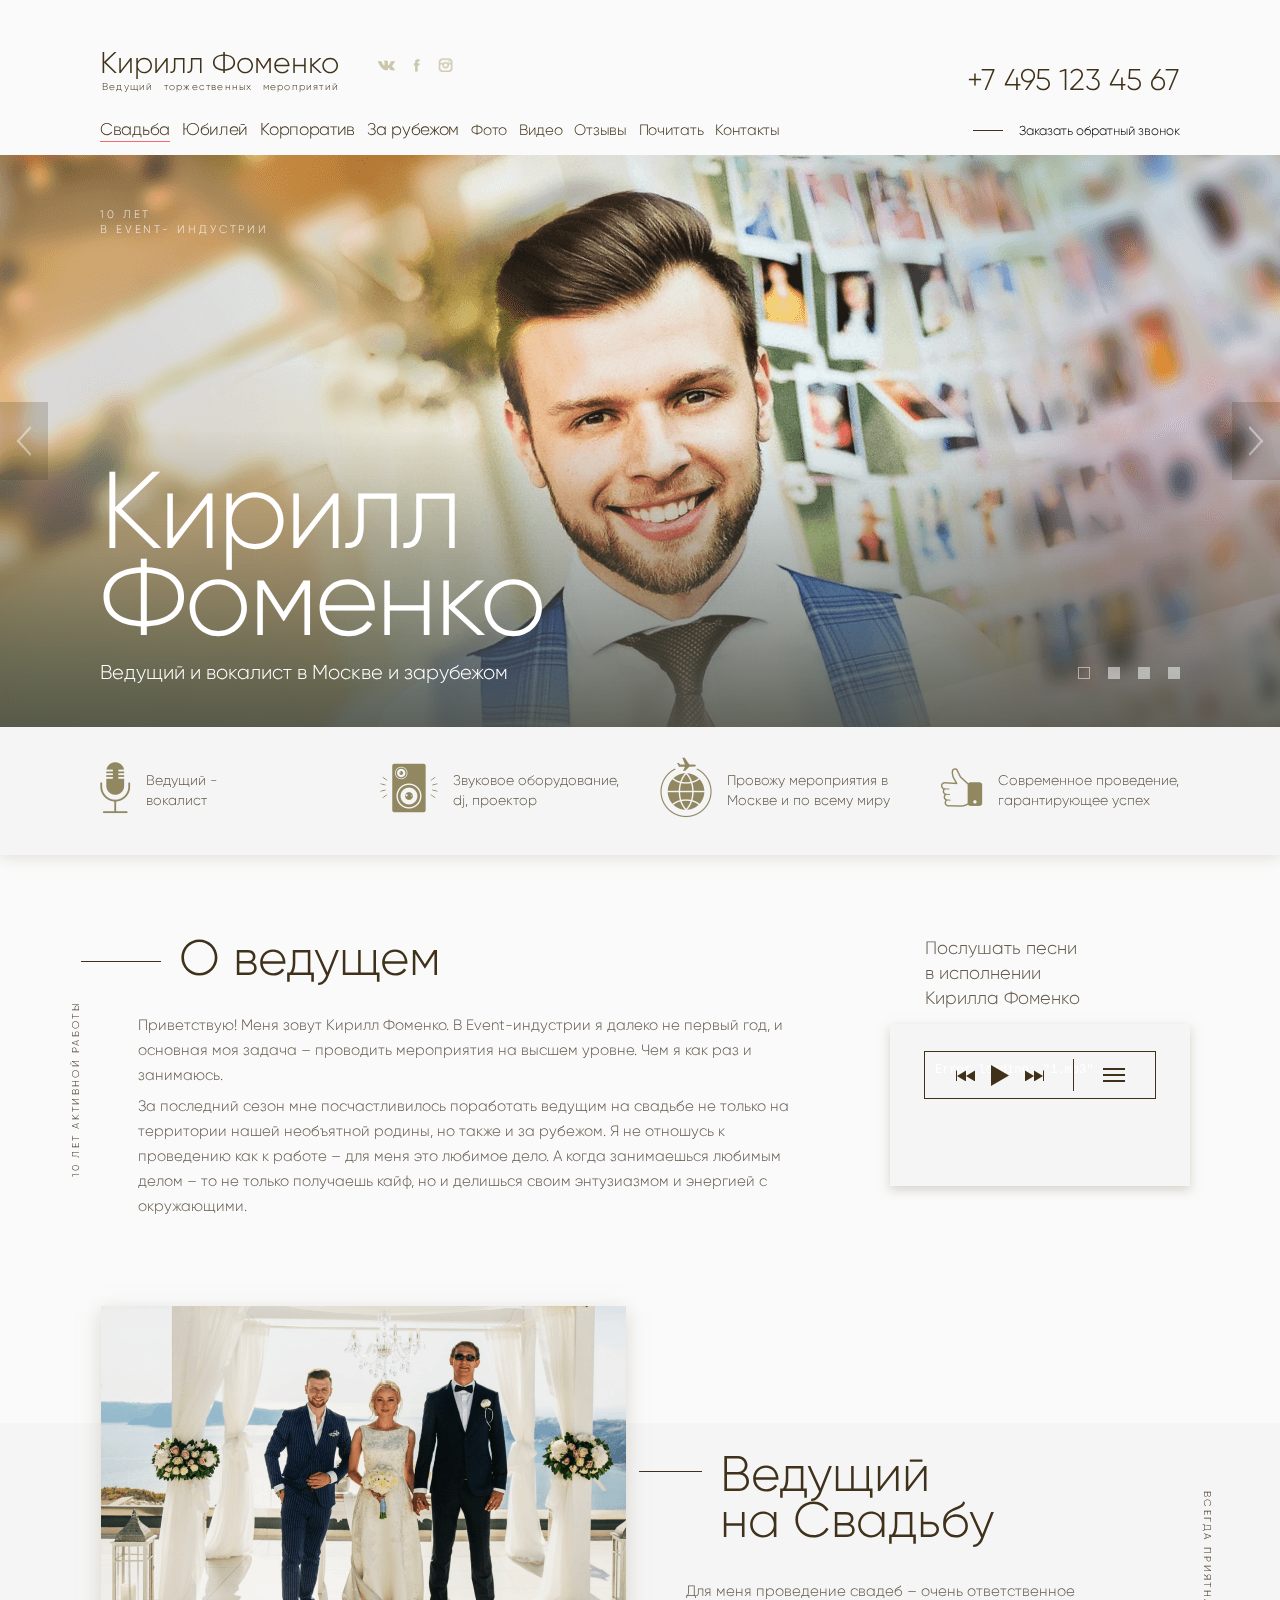
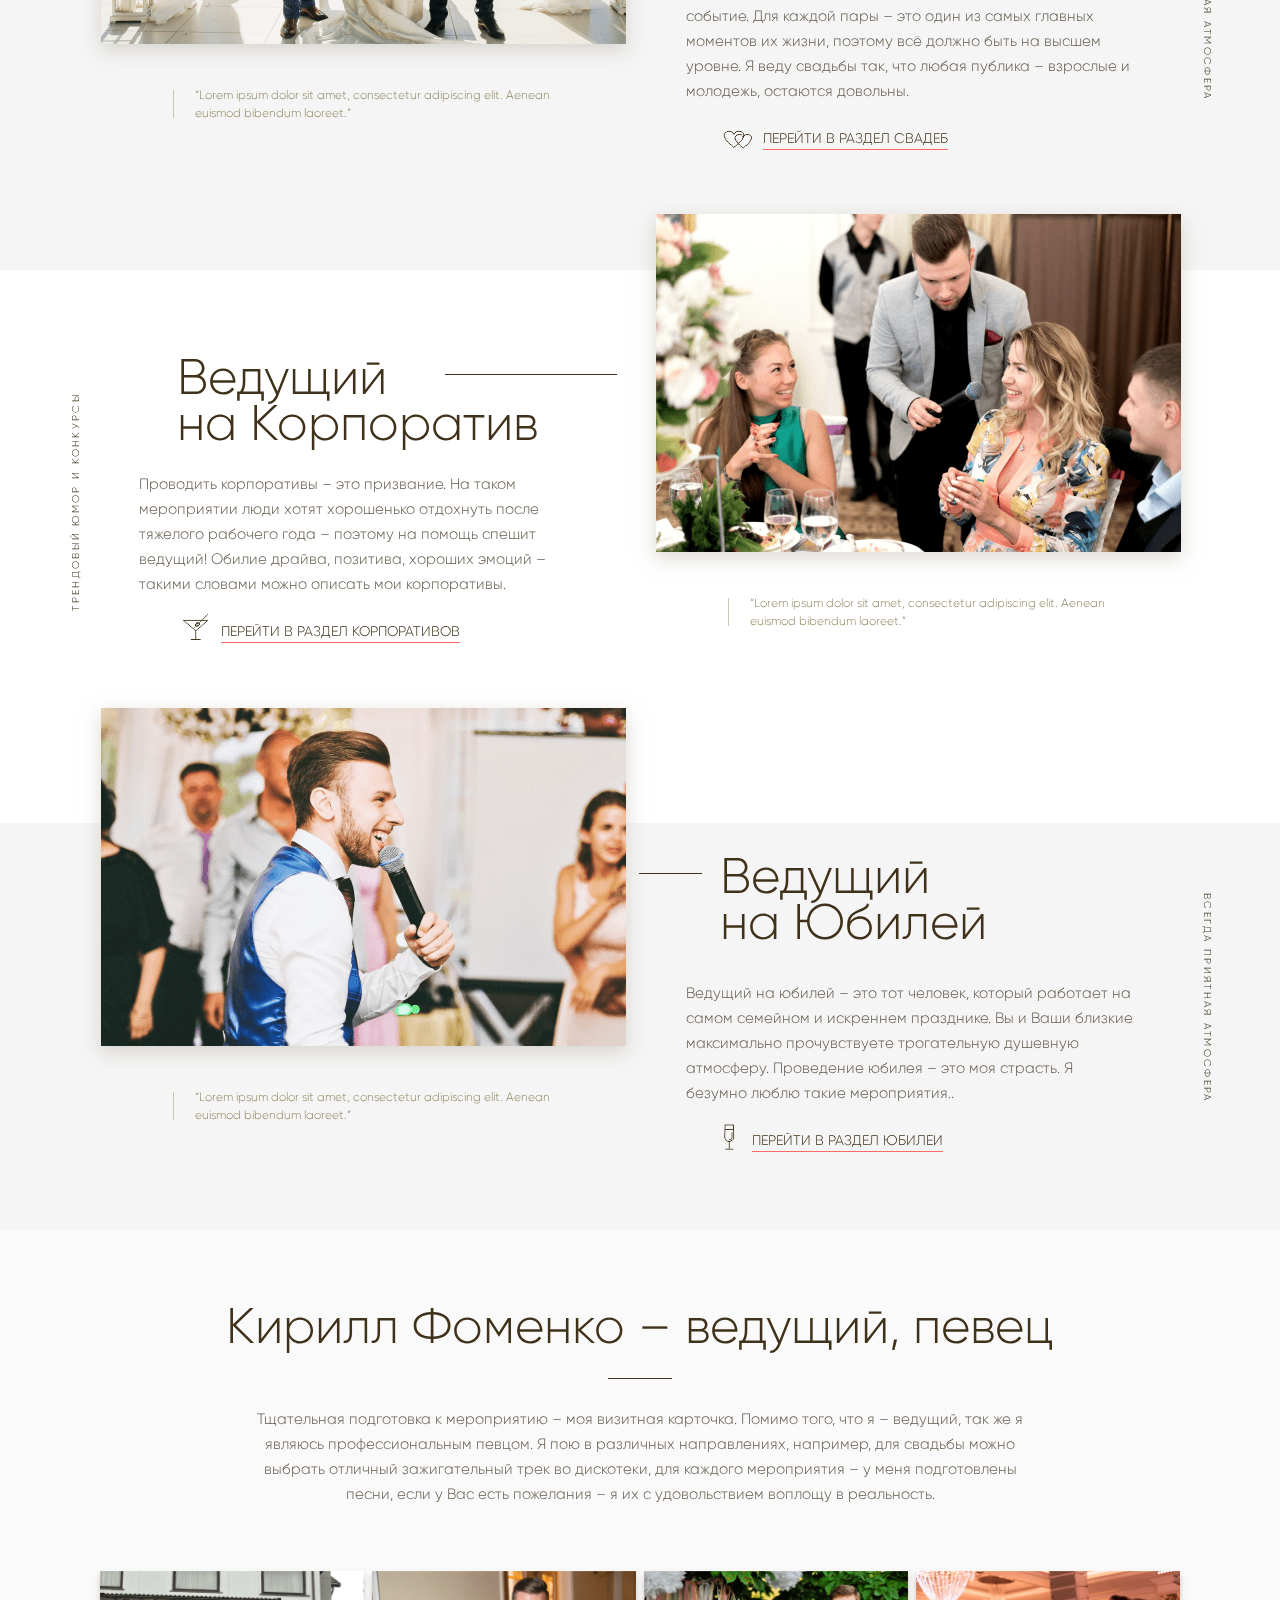
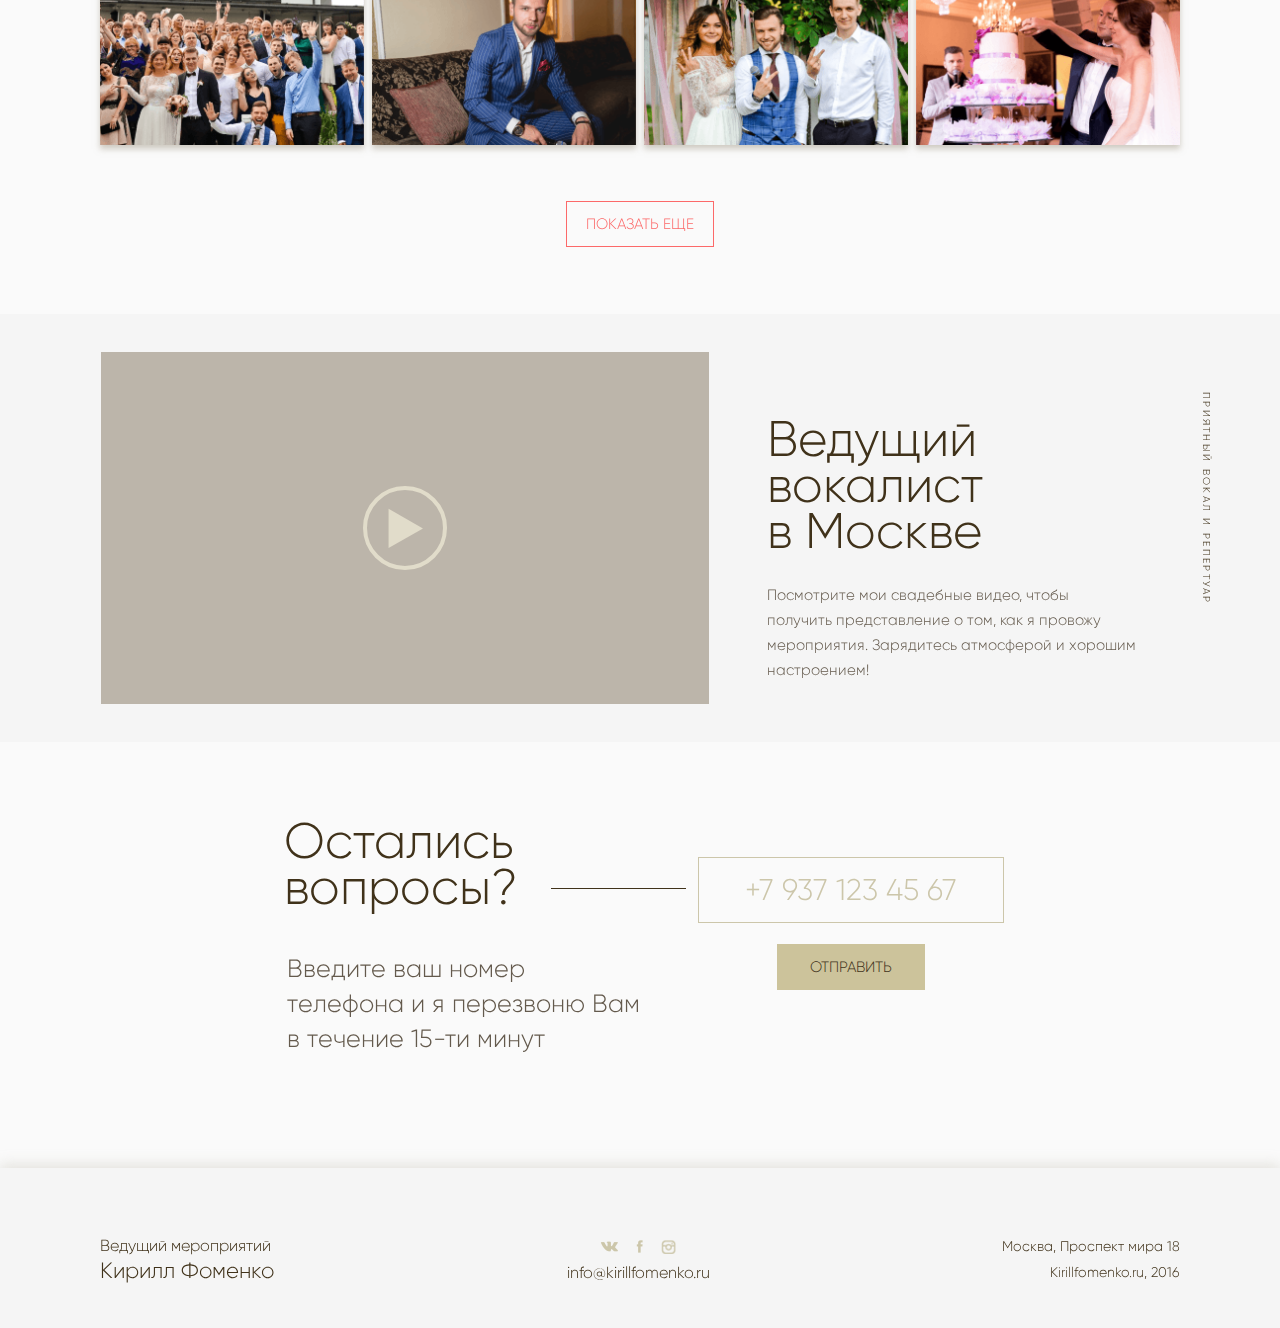
==== index.html @ b4e2b4e8 "fix play button" ====
<!DOCTYPE html>
<html lang="ru">
<head>
    <meta charset="UTF-8">
    <title>Document</title>

    <link rel="stylesheet" href="script/slick-1.5.0/slick/slick.css"/>
    <link rel="stylesheet" href="script/fancyBox/source/jquery.fancybox.css"/>
    <link rel="stylesheet" href="style/style.css"/>
    <link type="image/x-icon" href="favicon.ico" rel="shortcut icon">

    <meta name="viewport" content="width=device-width, height=device-height, initial-scale=1.0, user-scalable=no, maximum-scale=1.0"/>
</head>
<body>

<div class="wrapper-all">
    <!-- HEADER -->
    <header class="header">
        <div class="wrapper_small">
            <div class="flex_between-sm_top">
                <div>
                    <a href="" class="logo">
                        <p class="logo-name">Кирилл Фоменко</p>
                        <div class="flex_between-min">
                            <span class="logo-text">Ведущий</span>
                            <span class="logo-text">торжественных</span>
                            <span class="logo-text">мероприятий</span>
                        </div>
                    </a>
                    <div class="social">
                        <a href="">
                            <img src="image/ui/vk.png" alt="pic">
                            <img src="image/ui/vk-h.png" alt="pic">
                        </a>
                        <a href="">
                            <img src="image/ui/fb.png" alt="pic">
                            <img src="image/ui/fb-h.png" alt="pic">
                        </a>
                        <a href="">
                            <img src="image/ui/inst.png" alt="pic">
                            <img src="image/ui/inst-h.png" alt="pic">
                        </a>
                    </div>

                    <nav class="nav">
                        <ul class="nav-list">
                            <li class="nav-link active"><a href="">Свадьба</a></li>
                            <li class="nav-link"><a href="">Юбилей</a></li>
                            <li class="nav-link"><a href="">Корпоратив</a></li>
                            <li class="nav-link"><a href="">За рубежом</a></li>
                            <li class="nav-link nav-link_small"><a href="">Фото</a></li>
                            <li class="nav-link nav-link_small"><a href="">Видео</a></li>
                            <li class="nav-link nav-link_small"><a href="">Отзывы</a></li>
                            <li class="nav-link nav-link_small"><a href="">Почитать</a></li>
                            <li class="nav-link nav-link_small"><a href="">Контакты</a></li>
                        </ul>
                    </nav>
                </div>

                <div>
                    <a href="tel:+74951234567" class="header-phone">+7 495 123 45 67</a>

                    <button class="header-btn" data-modal=".callback">Заказать обратный звонок</button>
                </div>
            </div>
        </div>
    </header>
    <header class="header header_mobile">
        <div class="wrapper_small">
            <div class="flex_between-min">
                <a href="" class="logo">
                    <p class="logo-name">Кирилл Фоменко</p>
                </a>

                <div class="flex_between-sm">
                    <nav class="nav">
                        <ul class="nav-list">
                            <li class="nav-link active"><a href="">Свадьба</a></li>
                            <li class="nav-link"><a href="">Юбилей</a></li>
                            <li class="nav-link"><a href="">Корпоратив</a></li>
                            <li class="nav-link"><a href="">За рубежом</a></li>
                            <li class="nav-link nav-link_small"><a href="">Фото</a></li>
                            <li class="nav-link nav-link_small"><a href="">Видео</a></li>
                            <li class="nav-link nav-link_small"><a href="">Отзывы</a></li>
                            <li class="nav-link nav-link_small"><a href="">Почитать</a></li>
                            <li class="nav-link nav-link_small"><a href="">Контакты</a></li>
                        </ul>
                    </nav>
                    <button class="header-btn" data-modal=".callback">Заказать звонок</button>
                </div>

                <button class="menu-btn" data-toggle="active">
                    <span></span>
                    <span></span>
                    <span></span>
                </button>

                <nav class="nav mobile-menu">
                    <ul class="nav-list">
                        <li class="nav-link active"><a href="">Свадьба</a></li>
                        <li class="nav-link"><a href="">Юбилей</a></li>
                        <li class="nav-link"><a href="">Корпоратив</a></li>
                        <li class="nav-link"><a href="">За рубежом</a></li>
                        <li class="nav-link nav-link_small"><a href="">Фото</a></li>
                        <li class="nav-link nav-link_small"><a href="">Видео</a></li>
                        <li class="nav-link nav-link_small"><a href="">Отзывы</a></li>
                        <li class="nav-link nav-link_small"><a href="">Почитать</a></li>
                        <li class="nav-link nav-link_small"><a href="">Контакты</a></li>
                    </ul>
                </nav>
                <a href="tel:+74951234567" class="header-phone">+7 495 123 45 67</a>
            </div>
        </div>
    </header>

    <!-- SECTIONS -->
    <div class="index">
        <section class="first-screen">
            <div class="slider">
                <div class="slide" style="background-image: url('image/index/slider/1.png')">

                </div>
                <div class="slide" style="background-image: url('image/index/slider/1.png')">

                </div>
                <div class="slide" style="background-image: url('image/index/slider/1.png')">

                </div>
                <div class="slide" style="background-image: url('image/index/slider/1.png')">

                </div>
            </div>
            <div class="wrapper_small">
                <p class="quote">
                    10 ЛЕТ<br>
                    В EVENT- ИНДУСТРИИ
                </p>

                <h1 class="title">
                    Кирилл<br>
                    Фоменко
                </h1>
                <p class="subtitle">Ведущий и вокалист в Москве и зарубежом</p>
            </div>
        </section>

        <section class="infographic">
            <div class="wrapper_small">
                <div class="items">
                    <div class="item">
                        <div class="item-pic">
                            <img src="image/index/infographic/1.png" alt="pic">
                        </div>
                        <p class="item-text">
                            Ведущий -<br>
                            вокалист
                        </p>
                    </div>
                    <div class="item">
                        <div class="item-pic">
                            <img src="image/index/infographic/2.png" alt="pic">
                        </div>
                        <p class="item-text">
                            Звуковое оборудование,
                            dj, проектор
                        </p>
                    </div>
                    <div class="item">
                        <div class="item-pic">
                            <img src="image/index/infographic/3.png" alt="pic">
                        </div>
                        <p class="item-text">
                            Провожу мероприятия в Москве и по всему миру
                        </p>
                    </div>
                    <div class="item">
                        <div class="item-pic">
                            <img src="image/index/infographic/4.png" alt="pic">
                        </div>
                        <p class="item-text">
                            Современное проведение, гарантирующее успех
                        </p>
                    </div>
                </div>
            </div>
        </section>

        <section class="about">
            <div class="wrapper">
                <p class="vertical-text">10 ЛЕТ АКТИВНОЙ РАБОТЫ</p>
                <div class="container">
                    <div>
                        <h2 class="heading">О ведущем</h2>
                        <p class="text">
                            Приветствую! Меня зовут Кирилл Фоменко. В Event-индустрии я далеко не первый год, и основная моя
                            задача – проводить мероприятия на высшем уровне. Чем я как раз и занимаюсь.
                        </p>
                        <p class="text">
                            За последний сезон мне посчастливилось поработать ведущим на свадьбе не только на территории нашей
                            необъятной родины, но также и за рубежом. Я не отношусь к проведению как к работе – для меня это
                            любимое дело. А когда занимаешься любимым делом – то не только получаешь кайф, но и делишься своим
                            энтузиазмом и энергией с окружающими.
                        </p>
                    </div>

                    <div class="player-wrap">
                        <p class="text">
                            Послушать песни
                            в исполнении
                            Кирилла Фоменко
                        </p>

                        <div id="player">
                            <audio></audio>
                            <button class="play-list-btn" data-toggle="active">
                                <span></span>
                                <span></span>
                                <span></span>
                            </button>
                            <p class="current-track"></p>
                            <button class="ctrl-btn ctrl-btn-next"></button>
                            <button class="ctrl-btn ctrl-btn-prev"></button>
                            <ol>
                                <li><a href="#" data-src="1.mp3" data-track-duration="4:05">Девочка, девушка, женщинаДевочка, девушка, женщина</a></li>
                                <li><a href="#" data-src="2.mp3" data-track-duration="4:05">Cute</a></li>
                            </ol>

                        </div>
                    </div>
                </div>
            </div>
        </section>

        <section class="grey-block wedding">
            <div class="wrapper">
                <p class="vertical-text">ВСЕГДА ПРИЯТНАЯ АТМОСФЕРА</p>

                <div class="container">
                    <div class="pic-block">
                        <img src="image/index/wedding/pic.png" alt="pic" class="pic">
                        <p class="quote">
                            “Lorem ipsum dolor sit amet, consectetur adipiscing elit. Aenean euismod bibendum laoreet.”
                        </p>
                    </div>

                    <div class="text-block">
                        <h2 class="heading">
                            Ведущий<br>
                            на Свадьбу
                        </h2>

                        <p class="text">
                            Для меня проведение свадеб – очень ответственное событие. Для каждой пары – это один из
                            самых главных моментов их жизни, поэтому всё должно быть на высшем уровне. Я веду свадьбы
                            так, что любая публика – взрослые и молодежь, остаются довольны.
                        </p>

                        <a href="" class="go-to go-to_wedding"><span>ПЕРЕЙТИ В РАЗДЕЛ СВАДЕБ</span></a>
                    </div>
                </div>
            </div>
        </section>

        <section class="grey-block corporate">
            <div class="wrapper">
                <p class="vertical-text">ТРЕНДОВЫЙ ЮМОР И КОНКУРСЫ</p>
                <div class="container">
                    <div class="text-block">
                        <h2 class="heading">
                            Ведущий<br>
                            на Корпоратив
                        </h2>
                        <p class="text">
                            Проводить корпоративы – это призвание. На таком мероприятии люди хотят хорошенько отдохнуть
                            после тяжелого рабочего года – поэтому на помощь спешит ведущий! Обилие драйва, позитива,
                            хороших эмоций – такими словами можно описать мои корпоративы.
                        </p>

                        <a href="" class="go-to go-to_corporate"><span>ПЕРЕЙТИ В РАЗДЕЛ КОРПОРАТИВОВ</span></a>
                    </div>

                    <div class="pic-block">
                        <img src="image/index/corporate/pic.png" alt="pic" class="pic">
                        <p class="quote">
                            “Lorem ipsum dolor sit amet, consectetur adipiscing elit. Aenean euismod bibendum laoreet.”
                        </p>
                    </div>
                </div>
            </div>
        </section>

        <section class="grey-block anniversary">
            <div class="wrapper">
                <p class="vertical-text">ВСЕГДА ПРИЯТНАЯ АТМОСФЕРА</p>

                <div class="container">
                    <div class="pic-block">
                        <img src="image/index/anniversary/pic.png" alt="pic" class="pic">
                        <p class="quote">
                            “Lorem ipsum dolor sit amet, consectetur adipiscing elit. Aenean euismod bibendum laoreet.”
                        </p>
                    </div>

                    <div class="text-block">
                        <h2 class="heading">
                            Ведущий<br>
                            на Юбилей
                        </h2>

                        <p class="text">
                            Ведущий на юбилей – это тот человек, который работает на самом семейном и искреннем
                            празднике. Вы и Ваши близкие максимально прочувствуете трогательную душевную атмосферу.
                            Проведение юбилея – это моя страсть. Я безумно люблю такие мероприятия..
                        </p>

                        <a href="" class="go-to go-to_anniversary"><span>ПЕРЕЙТИ В РАЗДЕЛ ЮБИЛЕИ</span></a>
                    </div>
                </div>
            </div>
        </section>

        <section class="default-block">
            <div class="wrapper_small">
                <h2 class="heading">Кирилл Фоменко – ведущий, певец</h2>

                <p class="text">
                    Тщательная подготовка к мероприятию – моя визитная карточка. Помимо того, что я – ведущий, так же
                    я являюсь профессиональным певцом. Я пою в различных направлениях, например, для свадьбы можно
                    выбрать отличный зажигательный трек во дискотеки, для каждого мероприятия – у меня подготовлены
                    песни, если у Вас есть пожелания – я их с удовольствием воплощу в реальность.
                </p>

                <div class="gallery-items">
                    <a class="gallery-item" href="image/index/gallery/1.png">
                        <img src="image/gallery/1.png" alt="pic">
                    </a>
                    <a class="gallery-item" href="image/index/gallery/1.png">
                        <img src="image/gallery/2.png" alt="pic">
                    </a>
                    <a class="gallery-item" href="image/index/gallery/1.png">
                        <img src="image/gallery/3.png" alt="pic">
                    </a>
                    <a class="gallery-item" href="image/index/gallery/1.png">
                        <img src="image/gallery/4.png" alt="pic">
                    </a>

                    <button class="btn btn_red">ПОКАЗАТЬ ЕЩЕ</button>
                </div>
            </div>
        </section>

        <section class="vocalist">
            <div class="wrapper">
                <p class="vertical-text">ПРИЯТНЫЙ ВОКАЛ И РЕПЕРТУАР</p>

                <div class="container">
                    <div class="video">
                        <a href="VMS30oV8ApE" class="play"></a>
                        <div class="video-block"></div>
                    </div>

                    <div class="text-block">
                        <h2 class="heading">
                            Ведущий<br>
                            вокалист<br>
                            в Москве
                        </h2>

                        <p class="text">
                            Посмотрите мои свадебные видео, чтобы получить представление о том, как я провожу мероприятия.
                            Зарядитесь атмосферой и хорошим настроением!
                        </p>
                    </div>
                </div>
            </div>
        </section>

        <section class="question">
            <div class="wrapper">
                <div class="container">
                    <div class="text-block">
                        <h2 class="heading">
                            Остались<br>
                            вопросы?
                        </h2>
                        <p class="text">
                            Введите ваш номер телефона и я перезвоню Вам в течение 15-ти минут
                        </p>
                    </div>

                    <form action="formManager.php" method="post" class="form">
                        <input type="text" class="input" name="phone" placeholder="+7 937 123 45 67" data-required="">
                        <button class="btn">ОТПРАВИТЬ</button>
                    </form>
                </div>
            </div>
        </section>
    </div>

    <!-- FOOTER -->
    <footer class="footer">
        <div class="wrapper_small">
            <div class="container">
                <div class="logo">
                    <p class="logo-text">Ведущий мероприятий</p>
                    <p class="logo-name">Кирилл Фоменко</p>
                </div>

                <div>
                    <div class="social">
                        <a href="">
                            <img src="image/ui/vk.png" alt="pic">
                            <img src="image/ui/vk-h.png" alt="pic">
                        </a>
                        <a href="">
                            <img src="image/ui/fb.png" alt="pic">
                            <img src="image/ui/fb-h.png" alt="pic">
                        </a>
                        <a href="">
                            <img src="image/ui/inst.png" alt="pic">
                            <img src="image/ui/inst-h.png" alt="pic">
                        </a>
                    </div>

                    <a href="mailto:info@kirillfomenko.ru" class="mail">info@kirillfomenko.ru</a>
                </div>

                <div class="address">
                    <p>Москва, Проспект мира 18</p>
                    <p>Kirillfomenko.ru, 2016 </p>
                </div>
            </div>
        </div>
    </footer>

    <!-- MODAL WINDOW -->
    <div class="modal hidden">
        <div class="layout" data-btn-type="close">

        </div>

        <div class="callback hidden">
            <div class="close" data-btn-type="close"></div>

            <div class="container">
                <div class="text-block">
                    <h2 class="heading">
                        Давайте<br>
                        пообщаемся!
                    </h2>
                    <p class="text">
                        Введите ваш номер телефона и я перезвоню Вам в течение 15-ти минут
                    </p>
                </div>

                <form action="formManager.php" method="post" class="form">
                    <input type="text" class="input" name="phone" placeholder="+7 937 123 45 67" data-required="">
                    <button class="btn">ОТПРАВИТЬ</button>
                </form>
            </div>
        </div>

        <div class="thanks hidden">
            <div class="close" data-btn-type="close"></div>
            <h2 class="text">
                Спасибо!<br>
                С Вами свяжутся в течение 15-ти минут.
            </h2>
        </div>
    </div>
</div>

<!-- SCRIPT -->
<script src="script/jquery.js"></script>
<script src="script/jquery.inputmask.js"></script>
<script src="script/audio.min.js"></script>
<script src="script/slick-1.5.0/slick/slick.min.js"></script>
<script src="script/fancyBox/source/jquery.fancybox.js"></script>
<script src="script/js.js"></script>

</body>
</html>
---- style/style.css ----
.flex-box{display:-webkit-box;display:-ms-box;display:box;display:-ms-flexbox;display:-webkit-flex;display:flex}.flex-box>.flex-align--auto{-ms-flex-item-align:auto;flex-item-align:auto;-webkit-align-self:auto;-ms-align-self:auto;align-self:auto}.flex-box>.flex-align--start{-ms-flex-item-align:flex-start;flex-item-align:flex-start;-webkit-align-self:flex-start;-ms-align-self:flex-start;align-self:flex-start}.flex-box>.flex-align--end{-ms-flex-item-align:flex-end;flex-item-align:flex-end;-webkit-align-self:flex-end;-ms-align-self:flex-end;align-self:flex-end}.flex-box>.flex-align--center{-ms-flex-item-align:center;flex-item-align:center;-webkit-align-self:center;-ms-align-self:center;align-self:center}.flex-box>.flex-align--baseline{-ms-flex-item-align:baseline;flex-item-align:baseline;-webkit-align-self:baseline;-ms-align-self:baseline;align-self:baseline}.flex-box>.flex-align--stretch{-ms-flex-item-align:stretch;flex-item-align:stretch;-webkit-align-self:stretch;-ms-align-self:stretch;align-self:stretch}.flex-order--n-1{-webkit-box-ordinal-group:0;-ms-box-ordinal-group:0;box-ordinal-group:0;-ms-flex-order:-1;-webkit-order:-1;-ms-order:-1;order:-1}.flex-order--n0{-webkit-box-ordinal-group:1;-ms-box-ordinal-group:1;box-ordinal-group:1;-ms-flex-order:0;-webkit-order:0;-ms-order:0;order:0}.flex-order--n1{-webkit-box-ordinal-group:2;-ms-box-ordinal-group:2;box-ordinal-group:2;-ms-flex-order:1;-webkit-order:1;-ms-order:1;order:1}.flex-order--n2{-webkit-box-ordinal-group:3;-ms-box-ordinal-group:3;box-ordinal-group:3;-ms-flex-order:2;-webkit-order:2;-ms-order:2;order:2}.flex-order--n3{-webkit-box-ordinal-group:4;-ms-box-ordinal-group:4;box-ordinal-group:4;-ms-flex-order:3;-webkit-order:3;-ms-order:3;order:3}.flex-order--n4{-webkit-box-ordinal-group:5;-ms-box-ordinal-group:5;box-ordinal-group:5;-ms-flex-order:4;-webkit-order:4;-ms-order:4;order:4}.flex-order--n5{-webkit-box-ordinal-group:6;-ms-box-ordinal-group:6;box-ordinal-group:6;-ms-flex-order:5;-webkit-order:5;-ms-order:5;order:5}.flex-direction--row{-ms-box-orient:horizontal;box-orient:horizontal;-webkit-flex-direction:row;-ms-flex-direction:row;flex-direction:row}.flex-direction--row-reverse{-ms-box-orient:horizontal;box-orient:horizontal;-ms-box-direction:reverse;box-direction:reverse;-webkit-flex-direction:row-reverse;-ms-flex-direction:row-reverse;flex-direction:row-reverse}.flex-direction--column{-ms-box-orient:vertical;box-orient:vertical;-webkit-flex-direction:column;-ms-flex-direction:column;flex-direction:column}.flex-direction--column-reverse{-ms-box-orient:vertical;box-orient:vertical;-ms-box-direction:reverse;box-direction:reverse;-webkit-flex-direction:column-reverse;-ms-flex-direction:column-reverse;flex-direction:column-reverse}.flex-h-align--start{-ms-box-pack:start;box-pack:start;-ms-flex-pack:start;-webkit-justify-content:flex-start;-ms-justify-content:flex-start;justify-content:flex-start}.flex-h-align--end{-ms-box-pack:end;box-pack:end;-ms-flex-pack:end;-webkit-justify-content:flex-end;-ms-justify-content:flex-end;justify-content:flex-end}.flex-h-align--center{-ms-flex-pack:center;-webkit-justify-content:center;-ms-justify-content:center;justify-content:center}.flex-h-align--between{-ms-flex-pack:justify;-webkit-justify-content:space-between;-ms-justify-content:space-between;justify-content:space-between}.flex-h-align--around{-ms-flex-pack:distribute;-webkit-justify-content:space-around;-ms-justify-content:space-around;justify-content:space-around}.flex-wrap--nowrap{-ms-box-lines:single;box-lines:single;-webkit-flex-wrap:nowrap;-ms-flex-wrap:nowrap;flex-wrap:nowrap}.flex-wrap--wrap{-ms-box-lines:multiple;box-lines:multiple;-webkit-flex-wrap:wrap;-ms-flex-wrap:wrap;flex-wrap:wrap}.flex-v-align--start{-ms-flex-line-pack:start;-webkit-align-content:flex-start;align-content:flex-start}.flex-v-align--end{-ms-flex-line-pack:end;-webkit-align-content:flex-end;align-content:flex-end}.flex-v-align--center{-ms-flex-line-pack:center;-webkit-align-content:center;align-content:center}.flex-v-align--between{-ms-flex-line-pack:justify;-webkit-align-content:space-between;align-content:space-between}.flex-v-align--around{-ms-flex-line-pack:distribute;-webkit-align-content:space-around;align-content:space-around}.flex-v-align--stretch{-ms-flex-line-pack:stretch;-webkit-align-content:stretch;align-content:stretch}.flex-v-align-items--start{-ms-box-align:start;box-align:start;-ms-flex-align:start;-webkit-align-items:flex-start;-ms-align-items:flex-start;align-items:flex-start}.flex-v-align-items--end{-ms-box-align:end;box-align:end;-ms-flex-align:end;-webkit-align-items:flex-end;-ms-align-items:flex-end;align-items:flex-end}.flex-v-align-items--center{-ms-box-align:center;box-align:center;-ms-flex-align:center;-webkit-align-items:center;-ms-align-items:center;align-items:center}.flex-v-align-items--baseline{-ms-box-align:baseline;box-align:baseline;-ms-flex-align:baseline;-webkit-align-items:baseline;-ms-align-items:baseline;align-items:baseline}.flex-v-align-items--stretch{-ms-box-align:stretch;box-align:stretch;-ms-flex-align:stretch;-webkit-align-items:stretch;-ms-align-items:stretch;align-items:stretch}@media (min-width: 960px){.flex_between-md{display:-webkit-box;display:-ms-box;display:box;display:-ms-flexbox;display:-webkit-flex;display:flex;-ms-flex-pack:justify;-webkit-justify-content:space-between;-ms-justify-content:space-between;justify-content:space-between;-ms-box-align:center;box-align:center;-ms-flex-align:center;-webkit-align-items:center;-ms-align-items:center;align-items:center}.flex_between-md_top{display:-webkit-box;display:-ms-box;display:box;display:-ms-flexbox;display:-webkit-flex;display:flex;-ms-flex-pack:justify;-webkit-justify-content:space-between;-ms-justify-content:space-between;justify-content:space-between;-ms-box-align:start;box-align:start;-ms-flex-align:start;-webkit-align-items:flex-start;-ms-align-items:flex-start;align-items:flex-start}.flex_between-md_bottom{display:-webkit-box;display:-ms-box;display:box;display:-ms-flexbox;display:-webkit-flex;display:flex;-ms-flex-pack:justify;-webkit-justify-content:space-between;-ms-justify-content:space-between;justify-content:space-between;-ms-box-align:end;box-align:end;-ms-flex-align:end;-webkit-align-items:flex-end;-ms-align-items:flex-end;align-items:flex-end}}@media (min-width: 768px){.flex_between-sm{display:-webkit-box;display:-ms-box;display:box;display:-ms-flexbox;display:-webkit-flex;display:flex;-ms-flex-pack:justify;-webkit-justify-content:space-between;-ms-justify-content:space-between;justify-content:space-between;-ms-box-align:center;box-align:center;-ms-flex-align:center;-webkit-align-items:center;-ms-align-items:center;align-items:center}.flex_between-sm_top{display:-webkit-box;display:-ms-box;display:box;display:-ms-flexbox;display:-webkit-flex;display:flex;-ms-flex-pack:justify;-webkit-justify-content:space-between;-ms-justify-content:space-between;justify-content:space-between;-ms-box-align:start;box-align:start;-ms-flex-align:start;-webkit-align-items:flex-start;-ms-align-items:flex-start;align-items:flex-start}.flex_between-sm_bottom{display:-webkit-box;display:-ms-box;display:box;display:-ms-flexbox;display:-webkit-flex;display:flex;-ms-flex-pack:justify;-webkit-justify-content:space-between;-ms-justify-content:space-between;justify-content:space-between;-ms-box-align:end;box-align:end;-ms-flex-align:end;-webkit-align-items:flex-end;-ms-align-items:flex-end;align-items:flex-end}}@media (min-width: 420px){.flex_between-xs{display:-webkit-box;display:-ms-box;display:box;display:-ms-flexbox;display:-webkit-flex;display:flex;-ms-flex-pack:justify;-webkit-justify-content:space-between;-ms-justify-content:space-between;justify-content:space-between;-ms-box-align:center;box-align:center;-ms-flex-align:center;-webkit-align-items:center;-ms-align-items:center;align-items:center}.flex_between-xs_top{display:-webkit-box;display:-ms-box;display:box;display:-ms-flexbox;display:-webkit-flex;display:flex;-ms-flex-pack:justify;-webkit-justify-content:space-between;-ms-justify-content:space-between;justify-content:space-between;-ms-box-align:start;box-align:start;-ms-flex-align:start;-webkit-align-items:flex-start;-ms-align-items:flex-start;align-items:flex-start}.flex_between-xs_bottom{display:-webkit-box;display:-ms-box;display:box;display:-ms-flexbox;display:-webkit-flex;display:flex;-ms-flex-pack:justify;-webkit-justify-content:space-between;-ms-justify-content:space-between;justify-content:space-between;-ms-box-align:end;box-align:end;-ms-flex-align:end;-webkit-align-items:flex-end;-ms-align-items:flex-end;align-items:flex-end}}@media (min-width: 319px){.flex_between-min{display:-webkit-box;display:-ms-box;display:box;display:-ms-flexbox;display:-webkit-flex;display:flex;-ms-flex-pack:justify;-webkit-justify-content:space-between;-ms-justify-content:space-between;justify-content:space-between;-ms-box-align:center;box-align:center;-ms-flex-align:center;-webkit-align-items:center;-ms-align-items:center;align-items:center}.flex_between-min_top{display:-webkit-box;display:-ms-box;display:box;display:-ms-flexbox;display:-webkit-flex;display:flex;-ms-flex-pack:justify;-webkit-justify-content:space-between;-ms-justify-content:space-between;justify-content:space-between;-ms-box-align:start;box-align:start;-ms-flex-align:start;-webkit-align-items:flex-start;-ms-align-items:flex-start;align-items:flex-start}.flex_between-min_bottom{display:-webkit-box;display:-ms-box;display:box;display:-ms-flexbox;display:-webkit-flex;display:flex;-ms-flex-pack:justify;-webkit-justify-content:space-between;-ms-justify-content:space-between;justify-content:space-between;-ms-box-align:end;box-align:end;-ms-flex-align:end;-webkit-align-items:flex-end;-ms-align-items:flex-end;align-items:flex-end}}@media (min-width: 960px){.flex_around-md{display:-webkit-box;display:-ms-box;display:box;display:-ms-flexbox;display:-webkit-flex;display:flex;-ms-flex-pack:distribute;-webkit-justify-content:space-around;-ms-justify-content:space-around;justify-content:space-around;-ms-box-align:center;box-align:center;-ms-flex-align:center;-webkit-align-items:center;-ms-align-items:center;align-items:center}.flex_around-md_top{display:-webkit-box;display:-ms-box;display:box;display:-ms-flexbox;display:-webkit-flex;display:flex;-ms-flex-pack:distribute;-webkit-justify-content:space-around;-ms-justify-content:space-around;justify-content:space-around;-ms-box-align:start;box-align:start;-ms-flex-align:start;-webkit-align-items:flex-start;-ms-align-items:flex-start;align-items:flex-start}.flex_around-md_bottom{display:-webkit-box;display:-ms-box;display:box;display:-ms-flexbox;display:-webkit-flex;display:flex;-ms-flex-pack:distribute;-webkit-justify-content:space-around;-ms-justify-content:space-around;justify-content:space-around;-ms-box-align:end;box-align:end;-ms-flex-align:end;-webkit-align-items:flex-end;-ms-align-items:flex-end;align-items:flex-end}}@media (min-width: 768px){.flex_around-sm{display:-webkit-box;display:-ms-box;display:box;display:-ms-flexbox;display:-webkit-flex;display:flex;-ms-flex-pack:distribute;-webkit-justify-content:space-around;-ms-justify-content:space-around;justify-content:space-around;-ms-box-align:center;box-align:center;-ms-flex-align:center;-webkit-align-items:center;-ms-align-items:center;align-items:center}.flex_around-sm_top{display:-webkit-box;display:-ms-box;display:box;display:-ms-flexbox;display:-webkit-flex;display:flex;-ms-flex-pack:distribute;-webkit-justify-content:space-around;-ms-justify-content:space-around;justify-content:space-around;-ms-box-align:start;box-align:start;-ms-flex-align:start;-webkit-align-items:flex-start;-ms-align-items:flex-start;align-items:flex-start}.flex_around-sm_bottom{display:-webkit-box;display:-ms-box;display:box;display:-ms-flexbox;display:-webkit-flex;display:flex;-ms-flex-pack:distribute;-webkit-justify-content:space-around;-ms-justify-content:space-around;justify-content:space-around;-ms-box-align:end;box-align:end;-ms-flex-align:end;-webkit-align-items:flex-end;-ms-align-items:flex-end;align-items:flex-end}}@media (min-width: 420px){.flex_around-xs{display:-webkit-box;display:-ms-box;display:box;display:-ms-flexbox;display:-webkit-flex;display:flex;-ms-flex-pack:distribute;-webkit-justify-content:space-around;-ms-justify-content:space-around;justify-content:space-around;-ms-box-align:center;box-align:center;-ms-flex-align:center;-webkit-align-items:center;-ms-align-items:center;align-items:center}.flex_around-xs_top{display:-webkit-box;display:-ms-box;display:box;display:-ms-flexbox;display:-webkit-flex;display:flex;-ms-flex-pack:distribute;-webkit-justify-content:space-around;-ms-justify-content:space-around;justify-content:space-around;-ms-box-align:start;box-align:start;-ms-flex-align:start;-webkit-align-items:flex-start;-ms-align-items:flex-start;align-items:flex-start}.flex_around-xs_bottom{display:-webkit-box;display:-ms-box;display:box;display:-ms-flexbox;display:-webkit-flex;display:flex;-ms-flex-pack:distribute;-webkit-justify-content:space-around;-ms-justify-content:space-around;justify-content:space-around;-ms-box-align:end;box-align:end;-ms-flex-align:end;-webkit-align-items:flex-end;-ms-align-items:flex-end;align-items:flex-end}}@media (min-width: 319px){.flex_around-min{display:-webkit-box;display:-ms-box;display:box;display:-ms-flexbox;display:-webkit-flex;display:flex;-ms-flex-pack:distribute;-webkit-justify-content:space-around;-ms-justify-content:space-around;justify-content:space-around;-ms-box-align:center;box-align:center;-ms-flex-align:center;-webkit-align-items:center;-ms-align-items:center;align-items:center}.flex_around-min_top{display:-webkit-box;display:-ms-box;display:box;display:-ms-flexbox;display:-webkit-flex;display:flex;-ms-flex-pack:distribute;-webkit-justify-content:space-around;-ms-justify-content:space-around;justify-content:space-around;-ms-box-align:start;box-align:start;-ms-flex-align:start;-webkit-align-items:flex-start;-ms-align-items:flex-start;align-items:flex-start}.flex_around-min_bottom{display:-webkit-box;display:-ms-box;display:box;display:-ms-flexbox;display:-webkit-flex;display:flex;-ms-flex-pack:distribute;-webkit-justify-content:space-around;-ms-justify-content:space-around;justify-content:space-around;-ms-box-align:end;box-align:end;-ms-flex-align:end;-webkit-align-items:flex-end;-ms-align-items:flex-end;align-items:flex-end}}@media (min-width: 960px){.flex_start-md{display:-webkit-box;display:-ms-box;display:box;display:-ms-flexbox;display:-webkit-flex;display:flex;-ms-box-pack:start;box-pack:start;-ms-flex-pack:start;-webkit-justify-content:flex-start;-ms-justify-content:flex-start;justify-content:flex-start;-ms-box-align:center;box-align:center;-ms-flex-align:center;-webkit-align-items:center;-ms-align-items:center;align-items:center}.flex_start-md_top{display:-webkit-box;display:-ms-box;display:box;display:-ms-flexbox;display:-webkit-flex;display:flex;-ms-box-pack:start;box-pack:start;-ms-flex-pack:start;-webkit-justify-content:flex-start;-ms-justify-content:flex-start;justify-content:flex-start;-ms-box-align:start;box-align:start;-ms-flex-align:start;-webkit-align-items:flex-start;-ms-align-items:flex-start;align-items:flex-start}.flex_start-md_bottom{display:-webkit-box;display:-ms-box;display:box;display:-ms-flexbox;display:-webkit-flex;display:flex;-ms-box-pack:start;box-pack:start;-ms-flex-pack:start;-webkit-justify-content:flex-start;-ms-justify-content:flex-start;justify-content:flex-start;-ms-box-align:end;box-align:end;-ms-flex-align:end;-webkit-align-items:flex-end;-ms-align-items:flex-end;align-items:flex-end}}@media (min-width: 768px){.flex_start-sm{display:-webkit-box;display:-ms-box;display:box;display:-ms-flexbox;display:-webkit-flex;display:flex;-ms-box-pack:start;box-pack:start;-ms-flex-pack:start;-webkit-justify-content:flex-start;-ms-justify-content:flex-start;justify-content:flex-start;-ms-box-align:center;box-align:center;-ms-flex-align:center;-webkit-align-items:center;-ms-align-items:center;align-items:center}.flex_start-sm_top{display:-webkit-box;display:-ms-box;display:box;display:-ms-flexbox;display:-webkit-flex;display:flex;-ms-box-pack:start;box-pack:start;-ms-flex-pack:start;-webkit-justify-content:flex-start;-ms-justify-content:flex-start;justify-content:flex-start;-ms-box-align:start;box-align:start;-ms-flex-align:start;-webkit-align-items:flex-start;-ms-align-items:flex-start;align-items:flex-start}.flex_start-sm_bottom{display:-webkit-box;display:-ms-box;display:box;display:-ms-flexbox;display:-webkit-flex;display:flex;-ms-box-pack:start;box-pack:start;-ms-flex-pack:start;-webkit-justify-content:flex-start;-ms-justify-content:flex-start;justify-content:flex-start;-ms-box-align:end;box-align:end;-ms-flex-align:end;-webkit-align-items:flex-end;-ms-align-items:flex-end;align-items:flex-end}}@media (min-width: 420px){.flex_start-xs{display:-webkit-box;display:-ms-box;display:box;display:-ms-flexbox;display:-webkit-flex;display:flex;-ms-box-pack:start;box-pack:start;-ms-flex-pack:start;-webkit-justify-content:flex-start;-ms-justify-content:flex-start;justify-content:flex-start;-ms-box-align:center;box-align:center;-ms-flex-align:center;-webkit-align-items:center;-ms-align-items:center;align-items:center}.flex_start-xs_top{display:-webkit-box;display:-ms-box;display:box;display:-ms-flexbox;display:-webkit-flex;display:flex;-ms-box-pack:start;box-pack:start;-ms-flex-pack:start;-webkit-justify-content:flex-start;-ms-justify-content:flex-start;justify-content:flex-start;-ms-box-align:start;box-align:start;-ms-flex-align:start;-webkit-align-items:flex-start;-ms-align-items:flex-start;align-items:flex-start}.flex_start-xs_bottom{display:-webkit-box;display:-ms-box;display:box;display:-ms-flexbox;display:-webkit-flex;display:flex;-ms-box-pack:start;box-pack:start;-ms-flex-pack:start;-webkit-justify-content:flex-start;-ms-justify-content:flex-start;justify-content:flex-start;-ms-box-align:end;box-align:end;-ms-flex-align:end;-webkit-align-items:flex-end;-ms-align-items:flex-end;align-items:flex-end}}@media (min-width: 319px){.flex_start-min{display:-webkit-box;display:-ms-box;display:box;display:-ms-flexbox;display:-webkit-flex;display:flex;-ms-box-pack:start;box-pack:start;-ms-flex-pack:start;-webkit-justify-content:flex-start;-ms-justify-content:flex-start;justify-content:flex-start;-ms-box-align:center;box-align:center;-ms-flex-align:center;-webkit-align-items:center;-ms-align-items:center;align-items:center}.flex_start-min_top{display:-webkit-box;display:-ms-box;display:box;display:-ms-flexbox;display:-webkit-flex;display:flex;-ms-box-pack:start;box-pack:start;-ms-flex-pack:start;-webkit-justify-content:flex-start;-ms-justify-content:flex-start;justify-content:flex-start;-ms-box-align:start;box-align:start;-ms-flex-align:start;-webkit-align-items:flex-start;-ms-align-items:flex-start;align-items:flex-start}.flex_start-min_bottom{display:-webkit-box;display:-ms-box;display:box;display:-ms-flexbox;display:-webkit-flex;display:flex;-ms-box-pack:start;box-pack:start;-ms-flex-pack:start;-webkit-justify-content:flex-start;-ms-justify-content:flex-start;justify-content:flex-start;-ms-box-align:end;box-align:end;-ms-flex-align:end;-webkit-align-items:flex-end;-ms-align-items:flex-end;align-items:flex-end}}@media (min-width: 960px){.flex_end-md{display:-webkit-box;display:-ms-box;display:box;display:-ms-flexbox;display:-webkit-flex;display:flex;-ms-box-pack:end;box-pack:end;-ms-flex-pack:end;-webkit-justify-content:flex-end;-ms-justify-content:flex-end;justify-content:flex-end;-ms-box-align:center;box-align:center;-ms-flex-align:center;-webkit-align-items:center;-ms-align-items:center;align-items:center}.flex_end-md_top{display:-webkit-box;display:-ms-box;display:box;display:-ms-flexbox;display:-webkit-flex;display:flex;-ms-box-pack:end;box-pack:end;-ms-flex-pack:end;-webkit-justify-content:flex-end;-ms-justify-content:flex-end;justify-content:flex-end;-ms-box-align:start;box-align:start;-ms-flex-align:start;-webkit-align-items:flex-start;-ms-align-items:flex-start;align-items:flex-start}.flex_end-md_bottom{display:-webkit-box;display:-ms-box;display:box;display:-ms-flexbox;display:-webkit-flex;display:flex;-ms-box-pack:end;box-pack:end;-ms-flex-pack:end;-webkit-justify-content:flex-end;-ms-justify-content:flex-end;justify-content:flex-end;-ms-box-align:end;box-align:end;-ms-flex-align:end;-webkit-align-items:flex-end;-ms-align-items:flex-end;align-items:flex-end}}@media (min-width: 768px){.flex_end-sm{display:-webkit-box;display:-ms-box;display:box;display:-ms-flexbox;display:-webkit-flex;display:flex;-ms-box-pack:end;box-pack:end;-ms-flex-pack:end;-webkit-justify-content:flex-end;-ms-justify-content:flex-end;justify-content:flex-end;-ms-box-align:center;box-align:center;-ms-flex-align:center;-webkit-align-items:center;-ms-align-items:center;align-items:center}.flex_end-sm_top{display:-webkit-box;display:-ms-box;display:box;display:-ms-flexbox;display:-webkit-flex;display:flex;-ms-box-pack:end;box-pack:end;-ms-flex-pack:end;-webkit-justify-content:flex-end;-ms-justify-content:flex-end;justify-content:flex-end;-ms-box-align:start;box-align:start;-ms-flex-align:start;-webkit-align-items:flex-start;-ms-align-items:flex-start;align-items:flex-start}.flex_end-sm_bottom{display:-webkit-box;display:-ms-box;display:box;display:-ms-flexbox;display:-webkit-flex;display:flex;-ms-box-pack:end;box-pack:end;-ms-flex-pack:end;-webkit-justify-content:flex-end;-ms-justify-content:flex-end;justify-content:flex-end;-ms-box-align:end;box-align:end;-ms-flex-align:end;-webkit-align-items:flex-end;-ms-align-items:flex-end;align-items:flex-end}}@media (min-width: 420px){.flex_end-xs{display:-webkit-box;display:-ms-box;display:box;display:-ms-flexbox;display:-webkit-flex;display:flex;-ms-box-pack:end;box-pack:end;-ms-flex-pack:end;-webkit-justify-content:flex-end;-ms-justify-content:flex-end;justify-content:flex-end;-ms-box-align:center;box-align:center;-ms-flex-align:center;-webkit-align-items:center;-ms-align-items:center;align-items:center}.flex_end-xs_top{display:-webkit-box;display:-ms-box;display:box;display:-ms-flexbox;display:-webkit-flex;display:flex;-ms-box-pack:end;box-pack:end;-ms-flex-pack:end;-webkit-justify-content:flex-end;-ms-justify-content:flex-end;justify-content:flex-end;-ms-box-align:start;box-align:start;-ms-flex-align:start;-webkit-align-items:flex-start;-ms-align-items:flex-start;align-items:flex-start}.flex_end-xs_bottom{display:-webkit-box;display:-ms-box;display:box;display:-ms-flexbox;display:-webkit-flex;display:flex;-ms-box-pack:end;box-pack:end;-ms-flex-pack:end;-webkit-justify-content:flex-end;-ms-justify-content:flex-end;justify-content:flex-end;-ms-box-align:end;box-align:end;-ms-flex-align:end;-webkit-align-items:flex-end;-ms-align-items:flex-end;align-items:flex-end}}@media (min-width: 319px){.flex_end-min{display:-webkit-box;display:-ms-box;display:box;display:-ms-flexbox;display:-webkit-flex;display:flex;-ms-box-pack:end;box-pack:end;-ms-flex-pack:end;-webkit-justify-content:flex-end;-ms-justify-content:flex-end;justify-content:flex-end;-ms-box-align:center;box-align:center;-ms-flex-align:center;-webkit-align-items:center;-ms-align-items:center;align-items:center}.flex_end-min_top{display:-webkit-box;display:-ms-box;display:box;display:-ms-flexbox;display:-webkit-flex;display:flex;-ms-box-pack:end;box-pack:end;-ms-flex-pack:end;-webkit-justify-content:flex-end;-ms-justify-content:flex-end;justify-content:flex-end;-ms-box-align:start;box-align:start;-ms-flex-align:start;-webkit-align-items:flex-start;-ms-align-items:flex-start;align-items:flex-start}.flex_end-min_bottom{display:-webkit-box;display:-ms-box;display:box;display:-ms-flexbox;display:-webkit-flex;display:flex;-ms-box-pack:end;box-pack:end;-ms-flex-pack:end;-webkit-justify-content:flex-end;-ms-justify-content:flex-end;justify-content:flex-end;-ms-box-align:end;box-align:end;-ms-flex-align:end;-webkit-align-items:flex-end;-ms-align-items:flex-end;align-items:flex-end}}.block-center{margin:0 auto 0 auto;display:block}.block-left{margin:0 0 0 0;display:block}.block-right{margin:0 0 0 auto;display:block}@media (max-width: 960px){.block_md-center{margin:0 auto 0 auto;display:block}.block_md-left{margin:0 0 0 0;display:block}.block_md-right{margin:0 0 0 auto;display:block}}@media (max-width: 768px){.block_sm-center{margin:0 auto 0 auto;display:block}.block_sm-left{margin:0 0 0 0;display:block}.block_sm-right{margin:0 0 0 auto;display:block}}@media (max-width: 420px){.block_xs-center{margin:0 auto 0 auto;display:block}.block_xs-left{margin:0 0 0 0;display:block}.block_xs-right{margin:0 0 0 auto;display:block}}@media (max-width: 319px){.block_min-center{margin:0 auto 0 auto;display:block}.block_min-left{margin:0 0 0 0;display:block}.block_min-right{margin:0 0 0 auto;display:block}}@font-face{font-family:Gilroy;src:url("../fonts/gilroy-light.woff");font-weight:300}body{padding:0;margin:0;font-family:Gilroy;background-color:#fafafa}.wrapper{max-width:1140px;width:100%;min-width:319px;margin:0 auto;position:relative;z-index:1}@media (max-width: 1140px){.wrapper{padding:0 8px}}.wrapper_small{max-width:1080px;width:100%;min-width:319px;margin:0 auto;position:relative;z-index:1}@media (max-width: 1080px){.wrapper_small{padding:0 8px}}.wrapper-all{width:100%;overflow:hidden;min-width:319px}*{box-sizing:border-box}h1,h2,h3,h4,p,a,img,ul,li{padding:0;margin:0;text-decoration:none;list-style-type:none;color:inherit}header,section,footer{width:100%;min-width:319px;margin:0 auto;box-sizing:border-box;background-position:center;background-repeat:no-repeat;background-size:cover;position:relative}textarea,button,input{position:relative;box-sizing:border-box;border:none;background-color:transparent;outline:none;border-radius:0;font-family:Gilroy;padding:0}button{cursor:pointer}.col{display:inline-block;vertical-align:top}.col-m{display:inline-block;vertical-align:middle}@media (max-width: 960px){.hidden-md{display:none !important}}@media (min-width: 960px){.show-md{display:none !important}}@media (max-width: 768px){.hidden-sm{display:none !important}}@media (min-width: 768px){.show-sm{display:none !important}}@media (max-width: 420px){.hidden-xs{display:none !important}}@media (min-width: 420px){.show-xs{display:none !important}}.heading{font-size:50px;font-weight:300;line-height:46px;text-align:left;color:#40321a;position:relative}.heading:before{content:'';position:absolute;z-index:1;height:1px;background-color:#40321a;right:calc(100% + 18px);top:calc(50% + 3px)}@media (max-width: 768px){.heading{text-align:center;font-size:34px;line-height:30px}.heading br{display:none}}.text{color:#645a4d;font-size:15px;font-weight:300;line-height:25px}.vertical-text{color:#40321a;font-size:10px;font-weight:300;position:absolute;letter-spacing:2.3px}@media (max-width: 960px){.vertical-text{display:none}}.social a{display:inline-block;vertical-align:middle;position:relative;z-index:1;overflow:hidden}.social a img{display:block;transition:.25s all;-webkit-transition:.25s all}.social a img:nth-of-type(2){position:absolute;top:0;left:0;z-index:2;opacity:0}.social a:hover img:nth-of-type(1){opacity:0}.social a:hover img:nth-of-type(2){opacity:1}.first-screen{padding:52px 0 43px 0}@media (max-width: 960px){.first-screen{padding:120px 0 43px 0}}.first-screen .wrapper_small{pointer-events:none}.first-screen .quote{opacity:0.8;color:white;font-size:11px;font-weight:300;line-height:15px;letter-spacing:2.9px;margin-bottom:231px}@media (max-width: 768px){.first-screen .quote{margin-bottom:140px}}.first-screen .title{color:white;font-size:109px;font-weight:300;line-height:87px;letter-spacing:-3px;margin:0 0 19px 0}@media (max-width: 768px){.first-screen .title{font-size:50px;line-height:40px}}.first-screen .subtitle{color:white;font-size:20px;font-weight:300}.first-screen .slider{position:absolute;top:0;left:0;width:100%;height:100%;z-index:1}.first-screen .slider .slick-list{height:100%}.first-screen .slider .slick-track{height:100%}.first-screen .slider .slide{height:100%;background-size:cover;background-repeat:no-repeat;background-position:center}.first-screen .slider:before{content:'';position:absolute;left:0;bottom:0;width:100%;z-index:2;background-image:linear-gradient(to top, rgba(77,77,66,0.84) 0%, rgba(77,77,66,0.84) 0%, rgba(255,255,255,0) 100%, rgba(255,255,255,0.48) 100%, #fff 100%);height:52%;pointer-events:none}.first-screen .slick-dots{position:absolute;z-index:10;bottom:48px;font-size:0;right:calc(50% - 540px)}@media (max-width: 1080px){.first-screen .slick-dots{right:10px}}@media (max-width: 768px){.first-screen .slick-dots{right:0px;width:100%;text-align:center;bottom:16px}}.first-screen .slick-dots li{display:inline-block;vertical-align:top;margin:0 0 0 18px}.first-screen .slick-dots li button{width:12px;height:12px;opacity:0.5;background-color:white;font-size:0}.first-screen .slick-dots li.slick-active button{background-color:transparent;border:1px solid white}.about{color:#645a4d;padding:80px 0 198px 0}@media (max-width: 960px){.about{padding:40px 0}}.about .container{display:-webkit-box;display:-ms-box;display:box;display:-ms-flexbox;display:-webkit-flex;display:flex;-ms-flex-pack:justify;-webkit-justify-content:space-between;-ms-justify-content:space-between;justify-content:space-between;-ms-box-align:start;box-align:start;-ms-flex-align:start;-webkit-align-items:flex-start;-ms-align-items:flex-start;align-items:flex-start;padding:0 20px 0 68px}@media (max-width: 960px){.about .container{display:block;padding:0;text-align:center}}.about .vertical-text{top:66px;left:0;transform:rotate(-90deg) translateX(-100%);-webkit-transform:rotate(-90deg) translateX(-100%);transform-origin:0 0}.about .heading{margin:0 0 32px 41px}@media (max-width: 960px){.about .heading{margin:15px auto;display:block;text-align:center}}.about .heading:before{width:80px}.about .text{margin-bottom:6px}.about .player-wrap{margin-left:85px}@media (max-width: 960px){.about .player-wrap{margin:15px auto;display:block}}.about .player-wrap .text{font-size:18px;padding:1px 100px 0 35px;margin-bottom:13px}@media (max-width: 960px){.about .player-wrap .text{padding:0}}.grey-block{background-color:#f5f5f5;padding:30px 0 100px 0}@media (max-width: 960px){.grey-block{padding:40px 0;text-align:center}}.grey-block .vertical-text{top:29px;right:9px;transform:rotate(90deg) translateX(100%);-webkit-transform:rotate(90deg) translateX(100%);transform-origin:100% 100%}.grey-block .container{display:-webkit-box;display:-ms-box;display:box;display:-ms-flexbox;display:-webkit-flex;display:flex;-ms-box-pack:start;box-pack:start;-ms-flex-pack:start;-webkit-justify-content:flex-start;-ms-justify-content:flex-start;justify-content:flex-start;-ms-box-align:start;box-align:start;-ms-flex-align:start;-webkit-align-items:flex-start;-ms-align-items:flex-start;align-items:flex-start;padding:0 0 0 31px}@media (max-width: 960px){.grey-block .container{-ms-box-lines:multiple;box-lines:multiple;-webkit-flex-wrap:wrap;-ms-flex-wrap:wrap;flex-wrap:wrap;padding:0 0 0 0}}.grey-block .pic-block{max-width:525px}@media (max-width: 960px){.grey-block .pic-block{max-width:100%;width:100%;margin:10px auto}}.grey-block .pic-block .pic{max-width:100%;display:block;margin:-145px 0 0 0;position:relative;z-index:2;box-shadow:0 6px 18px rgba(185,180,166,0.5)}@media (max-width: 960px){.grey-block .pic-block .pic{max-width:100%;margin:10px auto}}.grey-block .pic-block .quote{color:#918862;font-size:12px;font-weight:300;line-height:18px;position:relative;z-index:1;margin:42px 0 0 72px;padding-left:22px;max-width:400px;width:100%}.grey-block .pic-block .quote:before{content:'';position:absolute;top:50%;left:0;width:1px;height:calc(100% - 8px);background-color:#ccc6aa;z-index:1;transform:translateY(-50%);-webkit-transform:translateY(-50%)}@media (max-width: 960px){.grey-block .pic-block .quote{max-width:100%;width:100%;margin:20px auto 5px auto;text-align:center;padding:0}.grey-block .pic-block .quote:before{display:none}}.grey-block .text-block{max-width:450px;margin:0 0 0 60px}@media (max-width: 960px){.grey-block .text-block{max-width:100%;width:100%;margin:10px auto;order:-1}}.grey-block .heading{margin:0 0 36px 34px}.grey-block .heading:before{width:63px;top:20px}@media (max-width: 960px){.grey-block .heading{text-align:center;margin:0 auto 30px auto}.grey-block .heading br{display:none}.grey-block .heading:before{display:none}.grey-block .heading:after{content:'';display:block;margin:29px auto 28px auto;width:64px;height:1px;background-color:#40321a}}.grey-block .go-to{margin:24px 0 0 36px}@media (max-width: 960px){.grey-block .go-to{margin:15px auto;display:inline-block}}.default-head{padding:80px 0 40px 0;margin-bottom:100px}@media (max-width: 960px){.default-head{padding:100px 0 20px 0;margin-bottom:0}}.default-head .container{padding:0 26px}@media (max-width: 960px){.default-head .container{padding:0}}.default-head .vertical-text{top:70px;left:0;right:auto;transform:rotate(-90deg) translateX(-100%);-webkit-transform:rotate(-90deg) translateX(-100%);transform-origin:0 0}.default-head .heading{margin:0 0 32px 81px}.default-head .heading:before{width:80px;top:26px}@media (max-width: 960px){.default-head .heading{margin:0 auto 10px auto;text-align:center}.default-head .heading:before{display:none}}.default-head .text{margin:0 0 0 42px}@media (max-width: 960px){.default-head .text{text-align:center;margin:0}}.default-block{padding:73px 0 67px 0}@media (max-width: 768px){.default-block{padding:40px 0}}.default-block .heading{text-align:center}.default-block .heading:after{content:'';display:block;margin:29px auto 28px auto;width:64px;height:1px;background-color:#40321a}.default-block .text{text-align:center;max-width:800px;margin:0 auto 0 auto}.vocalist{background-color:#f5f5f5;padding:38px 0}.vocalist .vertical-text{top:29px;right:9px;transform:rotate(90deg) translateX(100%);-webkit-transform:rotate(90deg) translateX(100%);transform-origin:100% 100%}.vocalist .container{display:-webkit-box;display:-ms-box;display:box;display:-ms-flexbox;display:-webkit-flex;display:flex;-ms-box-pack:start;box-pack:start;-ms-flex-pack:start;-webkit-justify-content:flex-start;-ms-justify-content:flex-start;justify-content:flex-start;-ms-box-align:start;box-align:start;-ms-flex-align:start;-webkit-align-items:flex-start;-ms-align-items:flex-start;align-items:flex-start}@media (max-width: 768px){.vocalist .container{-ms-box-lines:multiple;box-lines:multiple;-webkit-flex-wrap:wrap;-ms-flex-wrap:wrap;flex-wrap:wrap}}.vocalist .video{margin:0 0 0 31px}@media (max-width: 768px){.vocalist .video{margin:0 auto}}.vocalist .text-block{max-width:370px;margin:64px 0 0 58px}.vocalist .text-block .heading{margin-bottom:29px}@media (max-width: 768px){.vocalist .text-block{margin:15px auto;order:-1;width:100%;max-width:100%;text-align:center}}.question{padding:76px 0 112px 0}@media (max-width: 768px){.question{padding:40px 0}}.question .container{display:-webkit-box;display:-ms-box;display:box;display:-ms-flexbox;display:-webkit-flex;display:flex;-ms-flex-pack:center;-webkit-justify-content:center;-ms-justify-content:center;justify-content:center;-ms-box-align:start;box-align:start;-ms-flex-align:start;-webkit-align-items:flex-start;-ms-align-items:flex-start;align-items:flex-start}@media (max-width: 768px){.question .container{-ms-box-lines:multiple;box-lines:multiple;-webkit-flex-wrap:wrap;-ms-flex-wrap:wrap;flex-wrap:wrap}}.question .text-block{max-width:360px;margin:0 54px 0 8px}@media (max-width: 768px){.question .text-block{max-width:100%;width:100%;margin:15px auto;text-align:center}}.question .text-block .heading:before{width:135px;right:-42px;top:70px}@media (max-width: 1080px){.question .text-block .heading:before{display:none}}.question .text-block .text{font-size:25px;font-weight:300;line-height:35px;margin:41px 0 0 3px}@media (max-width: 420px){.question .text-block .text{font-size:20px;line-height:24px;margin:20px 0 0 0}}.question .input{margin:39px 0 21px 0}@media (max-width: 768px){.question .input{margin:15px 0}}.question .btn{margin:0 auto}.gallery-items{display:-webkit-box;display:-ms-box;display:box;display:-ms-flexbox;display:-webkit-flex;display:flex;-ms-box-pack:start;box-pack:start;-ms-flex-pack:start;-webkit-justify-content:flex-start;-ms-justify-content:flex-start;justify-content:flex-start;-ms-box-lines:multiple;box-lines:multiple;-webkit-flex-wrap:wrap;-ms-flex-wrap:wrap;flex-wrap:wrap;margin:64px auto 0 auto}@media (max-width: 960px){.gallery-items{-ms-flex-pack:justify;-webkit-justify-content:space-between;-ms-justify-content:space-between;justify-content:space-between}}@media (max-width: 768px){.gallery-items{-ms-flex-pack:distribute;-webkit-justify-content:space-around;-ms-justify-content:space-around;justify-content:space-around}}.gallery-items .btn{margin:52px auto 0 auto}.gallery-items .gallery-item{max-width:267px;width:24.4%;display:block;font-size:0;margin-bottom:4px;position:relative;z-index:1}@media (max-width: 960px){.gallery-items .gallery-item{width:calc(50% - 2px);max-width:100%}}@media (max-width: 560px){.gallery-items .gallery-item{width:100%}}.gallery-items .gallery-item:after{content:'';position:absolute;z-index:1;top:0;left:0;width:100%;height:100%;box-shadow:0 4px 6px rgba(185,180,166,0.68);opacity:1;transition:.5s all;-webkit-transition:.5s all}.gallery-items .gallery-item:hover:after{opacity:0}.gallery-items .gallery-item img{width:100%}@media (min-width: 960px){.gallery-items .gallery-item:nth-of-type(4n+2){margin:0 0 4px 0.8%}.gallery-items .gallery-item:nth-of-type(4n+3){margin:0 0 4px 0.8%}.gallery-items .gallery-item:nth-of-type(4n+4){margin:0 0 4px 0.8%}}.items-navigation{padding:44px 0;background-color:#f5f5f5}.items-navigation .items{display:-webkit-box;display:-ms-box;display:box;display:-ms-flexbox;display:-webkit-flex;display:flex;-ms-box-lines:multiple;box-lines:multiple;-webkit-flex-wrap:wrap;-ms-flex-wrap:wrap;flex-wrap:wrap;-ms-flex-pack:center;-webkit-justify-content:center;-ms-justify-content:center;justify-content:center;margin:0 auto}.items-navigation .item{margin:0 1%;width:48%;color:#40321a}@media (max-width: 850px){.items-navigation .item{max-width:100%;margin:0 auto;width:auto}}.items-navigation .item_left{text-align:right}.items-navigation .item_left .preview-pic{margin-left:32px}.items-navigation .item_right{text-align:left}.items-navigation .item_right .preview-pic{margin-right:32px}.items-navigation .item-heading{font-size:20px;font-weight:300;line-height:24px;margin:17px 0 36px 0}.items-navigation .item-heading span{display:block}@media (max-width: 960px){.items-navigation .item-heading{display:none}}.items-navigation .item .preview-pic{display:inline-block;vertical-align:top;max-width:208px}@media (max-width: 960px){.items-navigation .item .preview-pic{display:none}}.items-navigation .item .back-link{display:inline-block;width:auto}@media (max-width: 420px){.items-navigation .item .back-link{font-size:14px}}.items-navigation .item div{display:inline-block;vertical-align:top;max-width:180px}.video{position:relative;z-index:1;width:608px;height:352px;background-repeat:no-repeat;background-position:center;background-size:cover}@media (max-width: 768px){.video{margin:0 auto;max-width:608px;width:100%;height:300px}}.video:before{content:'';position:absolute;top:0;left:0;width:100%;height:100%;background-color:#594628;z-index:1;opacity:0.36;transition:.25s all;-webkit-transition:.25s all}.video .play{width:84px;height:84px;border:4px solid #ebe6d2;border-radius:50%;overflow:hidden;background-position:center;background-repeat:no-repeat;background-image:url("../image/ui/play.svg");opacity:0.8;z-index:1;position:absolute;top:50%;left:50%;transform:translate3d(-50%, -50%, 0);-webkit-transform:translate3d(-50%, -50%, 0);transition:.25s all;-webkit-transition:.25s all}.video .play:hover{opacity:1}.video-block{position:absolute;top:0;left:0;width:100%;height:100%;z-index:-10;opacity:0}.video.active .video-block{z-index:5;opacity:1}.video:hover:before{opacity:0}.input{width:306px;height:66px;border:1px solid #ccc6aa;color:#ccc6aa;font-size:30px;font-weight:300;text-align:center;transition:.25s all;-webkit-transition:.25s all}.input::-webkit-input-placeholder{color:#ccc6aa}.input::-moz-placeholder{color:#ccc6aa}.input:-moz-placeholder{color:#ccc6aa}.input:-ms-input-placeholder{color:#ccc6aa}.input:hover,.input:focus{background-color:white;box-shadow:0 0 10px rgba(185,180,166,0.5);color:#40321a}.input:focus::-webkit-input-placeholder{color:#40321a}.input:focus::-moz-placeholder{color:#40321a}.input:focus:-moz-placeholder{color:#40321a}.input:focus:-ms-input-placeholder{color:#40321a}.input_error{border-color:#fc6969 !important}.input_error::-webkit-input-placeholder{color:#fc6969 !important}.input_error::-moz-placeholder{color:#fc6969 !important}.input_error:-moz-placeholder{color:#fc6969 !important}.input_error:-ms-input-placeholder{color:#fc6969 !important}.btn{display:block;font-size:15px;font-weight:300;width:148px;height:46px;color:#40321a;background-color:#ccc39b;transition:.25s all;-webkit-transition:.25s all}.btn_red{color:#fc6969;background-color:transparent;border:1px solid #fc6969}.btn:hover{color:white;background-color:#fc6969;border:1px solid #fc6969}.slider-btn{width:48px;height:78px;background-color:rgba(64,50,26,0.2);position:absolute;z-index:1;top:calc(50% - 39px);transition:.25s all;-webkit-transition:.25s all}.slider-btn:hover{background-color:rgba(64,50,26,0.8)}.slider-btn:hover span:nth-of-type(2){opacity:1}.slider-btn span{background-position:center;background-repeat:no-repeat;width:16px;height:31px;transition:.25s all;-webkit-transition:.25s all;z-index:1;position:absolute;top:50%;left:50%;transform:translate3d(-50%, -50%, 0);-webkit-transform:translate3d(-50%, -50%, 0)}.slider-btn span:nth-of-type(2){z-index:1;position:absolute;top:50%;left:50%;transform:translate3d(-50%, -50%, 0);-webkit-transform:translate3d(-50%, -50%, 0);opacity:0}.slider-btn span.arr-passive{background-image:url("../image/ui/arr.png")}.slider-btn span.arr-active{background-image:url("../image/ui/arr-h.png")}.slider-btn_next{right:0}.slider-btn_prev{transform:rotate(180deg);-webkit-transform:rotate(180deg);left:0}.go-to{display:block;position:relative;z-index:1;padding-left:41px}.go-to span{border-bottom:1px solid #fc6969;padding-bottom:3px;display:inline-block;color:#40321a;font-size:14px;font-weight:300;transition:.25s all;-webkit-transition:.25s all}.go-to:hover span{color:#fc6969;border-bottom-color:transparent}.go-to:before{content:'';position:absolute;width:30px;height:28px;top:calc(50% - 14px);left:0;z-index:1;background-repeat:no-repeat;background-position:center}.go-to_wedding:before{background-image:url("../image/ui/heart.png")}.go-to_corporate:before{background-image:url("../image/ui/coctail.png")}.go-to_anniversary:before{background-image:url("../image/ui/glass.png")}.back-link{font-size:16px;font-weight:300;color:#40321a;display:block;position:relative;z-index:1;padding-left:35px;width:150px;transition:.25s all;-webkit-transition:.25s all}.back-link_top{margin:52px 0 0px 0;width:130px}@media (max-width: 960px){.back-link_top{margin:0 0 20px 0}}.back-link:after,.back-link:before{content:'';position:absolute;top:4px;left:0;width:24px;height:12px;z-index:1;background-position:center;background-repeat:no-repeat;transition:.25s all;-webkit-transition:.25s all}.back-link.next{padding-left:0;padding-right:35px}.back-link.next:after,.back-link.next:before{top:4px;left:auto;right:0;transform:rotate(180deg)}.back-link:before{background-image:url("../image/ui/back.png")}.back-link:after{background-image:url("../image/ui/back-h.png");opacity:0}.back-link:hover{color:#fc6969}.back-link:hover:before{opacity:0}.back-link:hover:after{opacity:1}#player{position:relative;padding:27px 0 0 0;z-index:1;width:300px;height:162px;background-color:whitesmoke;box-shadow:0 4px 10px rgba(185,180,166,0.56)}@media (max-width: 960px){#player{margin:15px auto;display:block}}#player .audiojs{width:232px;height:48px;border:1px solid #40321a;display:block;margin:0 auto 0 auto;position:relative;z-index:1;background-image:none;background-color:transparent;box-shadow:none;overflow:visible}#player .audiojs:after{content:'';position:absolute;top:7px;right:81px;width:1px;height:32px;background-color:#40321a;z-index:1}#player .audiojs .play-pause{background-repeat:no-repeat;background-position:center;width:18px;height:21px;font-size:0;cursor:pointer;position:absolute;top:13px;left:66px;padding:0;float:none;margin:0;background-image:url("../image/ui/player-play.svg");border:none}#player .audiojs .time{display:none}#player .audiojs .scrubber{height:3px;background-color:#ccc39b;position:absolute;z-index:1;bottom:-63px;width:100%;left:1px;cursor:pointer;border:none;margin:0}#player .audiojs .scrubber .progress{position:absolute;top:0;left:0;height:100%;background-color:#918862;z-index:4;background-image:none}#player .audiojs .scrubber .loaded{position:absolute;top:0;left:0;height:100%;background-color:#918862;z-index:4;background-image:none;display:none}#player .audiojs.playing .play-pause{background-image:url("../image/ui/pause.svg")}#player .current-track,#player ol li{font-size:13px;font-weight:300;line-height:20px;color:#645a4d;margin:27px 0 0 34px;position:relative;z-index:1;padding-left:16px;text-overflow:ellipsis;white-space:nowrap;overflow:hidden;padding-right:34px}#player .current-track:before,#player ol li:before,#player .current-track:after,#player ol li:after{content:'';position:absolute;top:6px;left:0;width:8px;height:8px;background-repeat:no-repeat;background-position:center;transition:.25s all;-webkit-transition:.25s all}#player .current-track:before,#player ol li:before{background-image:url("../image/ui/play-status.svg");opacity:0}#player .current-track:after,#player ol li:after{background-image:url("../image/ui/pause-status.svg");opacity:1}#player .current-track:empty,#player ol li:empty{display:none}#player .audioplayer-playing ~ .current-track:before,#player ol .audioplayer-playing ~ li:before{opacity:0}#player .audioplayer-playing ~ .current-track:after,#player ol .audioplayer-playing ~ li:after{opacity:1}#player .ctrl-btn{width:19px;height:11px;position:absolute;top:46px;z-index:1;background-position:center;background-repeat:no-repeat}#player .ctrl-btn-prev{background-image:url("../image/ui/prev.svg");left:66px}#player .ctrl-btn-next{background-image:url("../image/ui/next.svg");left:135px}#player .play-list-btn{width:22px;z-index:1;padding:0;position:absolute;top:40px;right:65px}#player .play-list-btn span{display:block;margin:4px auto;height:2px;background-color:#40321a;transition:.25s all;-webkit-transition:.25s all}#player .play-list-btn.active span:nth-of-type(1){transform:translateY(6px) rotate(45deg)}#player .play-list-btn.active span:nth-of-type(2){opacity:0;transform:scale(0)}#player .play-list-btn.active span:nth-of-type(3){transform:translateY(-6px) rotate(-45deg)}#player ol{background-color:#918862;box-shadow:0 4px 10px rgba(185,180,166,0.56);position:absolute;top:100%;left:0;width:100%;padding:15px 0;display:none;z-index:10;margin:0}#player ol li{margin:0 0 4px 34px;color:white;position:relative;z-index:1;padding:0 34px 0 16px;cursor:pointer;transition:.25s all;-webkit-transition:.25s all}#player ol li:before{background-image:url("../image/ui/play-status-white.svg")}#player ol li:after{background-image:url("../image/ui/play-status-h.svg")}#player ol li:hover{color:#fc6969}#player ol li:hover:before{opacity:0}#player ol li:hover:after{opacity:1;background-image:url("../image/ui/play-status-h.svg")}#player ol li a{position:relative;display:block;padding-right:35px;text-overflow:ellipsis;white-space:nowrap;overflow:hidden;z-index:1}#player ol li a:after{content:attr(data-track-duration);position:absolute;top:0;right:0}#player .active ~ ol{display:block}#player .playing ~ ol li.playing:before{opacity:0}#player .playing ~ ol li.playing:after{opacity:1;background-image:url("../image/ui/pause-status-white.svg")}#player .playing ~ ol li.playing:hover:after{background-image:url("../image/ui/pause-status-h.svg")}#player .playing ~ .current-track:before,#player ol .playing ~ li:before{opacity:1}#player .playing ~ .current-track:after,#player ol .playing ~ li:after{opacity:0}.modal{width:100%;min-width:320px;height:100%;position:fixed;top:0;left:0;overflow:auto;transition:opacity 0.4s;z-index:1000}.modal.hidden{z-index:-1000;opacity:0;pointer-events:none;transition:0s}.modal .layout{background-color:rgba(0,0,0,0.8);width:100%;height:100%;position:fixed;top:0;left:0}@media (max-width: 960px){.modal .layout{background-color:white}}.modal .close{position:absolute;top:35px;right:39px;cursor:pointer;width:26px;height:26px;z-index:5}@media (max-width: 960px){.modal .close{top:20px;right:20px}}.modal .close:after,.modal .close:before{content:'';display:block;width:100%;height:1px;background-color:#40321a;position:absolute;bottom:50%;left:0;transition:.25s all;-webkit-transition:.25s all}.modal .close:after{transform:rotate(45deg);-webkit-transform:rotate(45deg)}.modal .close:before{transform:rotate(-45deg);-webkit-transform:rotate(-45deg)}.modal .close:hover:after,.modal .close:hover:before{background-color:#fc6969}.modal .callback{padding:120px 0;position:absolute;top:50%;left:calc(50% - 433px);z-index:2;max-width:866px;width:100%;background-color:white;box-shadow:0 5px 25px rgba(185,180,166,0.62);transform:translateY(-50%);-webkit-transform:translateY(-50%);transition:.25s all;-webkit-transition:.25s all}.modal .callback.hidden{opacity:0;transform:translateY(-50%) scale(0.8);-webkit-transform:translateY(-50%) scale(0.8);pointer-events:none;z-index:-1}.modal .callback:before{content:'';top:11px;left:13px;bottom:11px;right:13px;opacity:0.8;border:1px solid #ccc39b;position:absolute;z-index:1;pointer-events:none}@media (max-width: 960px){.modal .callback{padding:40px 0;top:0;left:0;max-width:100%;background-color:white;box-shadow:none;transform:scale(1);-webkit-transform:scale(1)}.modal .callback:before{display:none}.modal .callback.hidden{opacity:0;transform:scale(0.6);-webkit-transform:scale(0.6)}}.modal .callback .container{display:-webkit-box;display:-ms-box;display:box;display:-ms-flexbox;display:-webkit-flex;display:flex;-ms-flex-pack:center;-webkit-justify-content:center;-ms-justify-content:center;justify-content:center;-ms-box-align:start;box-align:start;-ms-flex-align:start;-webkit-align-items:flex-start;-ms-align-items:flex-start;align-items:flex-start}@media (max-width: 768px){.modal .callback .container{-ms-box-lines:multiple;box-lines:multiple;-webkit-flex-wrap:wrap;-ms-flex-wrap:wrap;flex-wrap:wrap}}.modal .callback .text-block{max-width:360px;margin:0 54px 0 8px}@media (max-width: 768px){.modal .callback .text-block{max-width:100%;width:100%;margin:15px auto;text-align:center}}.modal .callback .text-block .heading:before{width:66px;right:-42px;top:70px}@media (max-width: 1080px){.modal .callback .text-block .heading:before{display:none}}.modal .callback .text-block .text{font-size:25px;font-weight:300;line-height:35px;margin:41px 0 0 3px}@media (max-width: 420px){.modal .callback .text-block .text{font-size:20px;line-height:24px;margin:20px 0 0 0}}.modal .callback .input{margin:39px 0 21px 0}@media (max-width: 768px){.modal .callback .input{margin:15px 0}}.modal .callback .btn{margin:0 auto}.modal .thanks{background-color:white;width:300px;position:absolute;top:50%;left:calc(50% - 150px);z-index:2;box-shadow:0 5px 25px rgba(185,180,166,0.62);transform:translateY(-50%);-webkit-transform:translateY(-50%);padding:30px 20px}.modal .thanks .close{top:10px;right:10px}.modal .thanks .text{text-align:center;font-size:20px}.modal .thanks.hidden{display:none}@media (max-width: 960px){.modal .thanks{padding:100px 20px 0 20px;top:0;left:0;max-width:100%;width:100%;background-color:white;box-shadow:none;transform:none;-webkit-transform:none}}.header{padding:46px 0 13px 0;color:#40321a;box-shadow:0 6px 10px rgba(185,180,166,0.2)}@media (max-width: 960px){.header{display:none}}.header .logo{display:inline-block;vertical-align:top;color:#40321a;cursor:pointer;transition:.25s all;-webkit-transition:.25s all}.header .logo:hover{color:#fc6969}.header .logo-name{font-size:30px;font-weight:300;margin-bottom:-1px}.header .logo-text{font-size:10px;font-weight:300;line-height:16px;letter-spacing:1.2px}.header .logo-text:nth-of-type(1){margin-left:2px}.header .social{display:inline-block;vertical-align:top;margin:8px 0 0 34px}.header .social a{margin-right:14px}.header .nav{margin:26px 0 0 0}.header .nav-list{display:-webkit-box;display:-ms-box;display:box;display:-ms-flexbox;display:-webkit-flex;display:flex;-ms-box-pack:start;box-pack:start;-ms-flex-pack:start;-webkit-justify-content:flex-start;-ms-justify-content:flex-start;justify-content:flex-start;-ms-box-align:baseline;box-align:baseline;-ms-flex-align:baseline;-webkit-align-items:baseline;-ms-align-items:baseline;align-items:baseline}.header .nav-link{margin-right:12px;color:#40321a;font-size:17px;font-weight:300;line-height:16px;letter-spacing:-0.3px;white-space:nowrap}.header .nav-link a{transition:.25s all;-webkit-transition:.25s all;padding-bottom:4px}.header .nav-link_small{font-size:15px}.header .nav-link:hover{color:#fc6969}.header .nav-link.active a{display:inline-block;border-bottom:1px solid #fc6769}.header-phone{display:block;font-size:30px;font-weight:300;line-height:16px;text-align:right;margin:26px 0 35px 0}.header-btn{font-size:13px;font-weight:300;line-height:16px;display:block;margin:0 0 0 auto;padding-left:46px;white-space:nowrap;transition:.25s all;-webkit-transition:.25s all}.header-btn:before{content:'';position:absolute;left:0;top:calc(50% - 1px);z-index:1;width:30px;height:1px;background-color:#40321a;transition:.25s all;-webkit-transition:.25s all}.header-btn:hover{color:#fc6969}.header-btn:hover:before{background-color:#fc6969}.header_mobile{padding:20px 0;position:fixed;top:0;left:0;z-index:100;background-color:#f5f5f5;transform:translateY(-120%);-webkit-transform:translateY(-120%);transition:.25s all;-webkit-transition:.25s all}@media (max-width: 960px){.header_mobile{display:block;transform:translateY(0%);-webkit-transform:translateY(0%)}}.header_mobile.show{transform:translateY(0%);-webkit-transform:translateY(0%)}.header_mobile .logo-name{font-size:22px;position:relative;z-index:1;padding-right:30px}.header_mobile .logo-name:after{content:'';width:17px;height:28px;position:absolute;top:calc(50% - 14px);right:0;z-index:1;background-repeat:no-repeat;background-position:center;background-image:url("../image/ui/micro.png")}.header_mobile .nav{margin:12px 0 0 0px}.header_mobile .header-btn{padding-left:25px;font-size:13px;margin:6px 0 0 0;color:#fc6969}.header_mobile .header-btn:before{width:19px;background-color:#fc6969}.header_mobile .header-phone{font-size:16px;position:absolute;top:-15px;right:0px;margin:0}.header .menu-btn{width:31px;display:none;z-index:1;padding:0;position:absolute;top:calc(50% - 17px);right:39px}.header .menu-btn span{display:block;margin:7px auto;height:2px;background-color:#40321a;transition:.25s all;-webkit-transition:.25s all}.header .menu-btn.active span:nth-of-type(1){transform:translateY(9px) rotate(45deg)}.header .menu-btn.active span:nth-of-type(2){opacity:0;transform:scale(0)}.header .menu-btn.active span:nth-of-type(3){transform:translateY(-9px) rotate(-45deg)}@media (max-width: 768px){.header .menu-btn{display:block}}.header .mobile-menu{position:absolute;top:calc(100% + 20px);left:0;width:100%;z-index:10;background-color:#f5f5f5;box-shadow:0 6px 10px rgba(185,180,166,0.2);border-top:1px solid #e4e4e4;padding-top:30px;padding-bottom:20px;display:none;text-align:center;margin:0 0 0 0}.header .mobile-menu .nav-list{display:block}.header .mobile-menu .nav-link{display:block;margin:0 auto 20px auto;font-size:24px}.header .mobile-menu .nav-link_small{display:block;font-size:18px}.header .active+.mobile-menu{display:block}@media (max-width: 1080px){.header.header_mobile .nav:not(.mobile-menu) .nav-link_small{display:none}.header.header_mobile .header-btn{margin:6px 88px 0 0}.header.header_mobile .menu-btn{display:block}.header.header_mobile .header-phone{right:96px}}@media (max-width: 840px){.header.header_mobile .nav:not(.mobile-menu){display:none}.header.header_mobile .header-btn{margin:0 50px 0 0}.header.header_mobile .menu-btn{right:10px}.header.header_mobile .header-phone{font-size:14px;right:58px}}@media (max-width: 420px){.header{padding:10px 0}.header .mobile-menu{top:calc(100% + 10px)}.header.header_mobile .header-btn{margin:22px 50px 0 0}.header .logo-name{font-size:17px}.header .logo-name:after{display:none}.header .header-phone{display:none}}.footer{color:#40321a;font-weight:300;padding:68px 0 38px 0;background-color:#f5f5f5;box-shadow:0 -2px 14px rgba(185,180,166,0.4)}@media (max-width: 768px){.footer{padding:40px 0}}.footer .container{display:-webkit-box;display:-ms-box;display:box;display:-ms-flexbox;display:-webkit-flex;display:flex;-ms-flex-pack:justify;-webkit-justify-content:space-between;-ms-justify-content:space-between;justify-content:space-between}@media (max-width: 768px){.footer .container{-ms-box-lines:multiple;box-lines:multiple;-webkit-flex-wrap:wrap;-ms-flex-wrap:wrap;flex-wrap:wrap;-ms-flex-pack:center;-webkit-justify-content:center;-ms-justify-content:center;justify-content:center;text-align:center}}.footer .logo-text{font-size:16px;margin-bottom:3px}.footer .logo-name{font-size:22px}@media (max-width: 768px){.footer .logo{width:100%}}.footer .social{text-align:center;margin-bottom:8px}.footer .social a{margin:0 7px}@media (max-width: 768px){.footer .social{margin:15px 0 10px 0}}.footer .mail{font-size:16px;display:block;text-align:center;padding-bottom:2px;border-bottom:1px solid transparent;transition:.25s all;-webkit-transition:.25s all}.footer .mail:hover{color:#fc6969;border-bottom-color:#fc6969}.footer .address{text-align:right;padding:2px 0 0 0}@media (max-width: 768px){.footer .address{width:100%;text-align:center;padding:0;margin-top:15px}}.footer .address p{font-size:14px;font-weight:300;margin-bottom:10px}.index .infographic{background-color:whitesmoke;box-shadow:0 2px 14px rgba(185,180,166,0.4);padding:30px 0 33px 0}@media (max-width: 550px){.index .infographic{display:none}}.index .infographic .items{display:-webkit-box;display:-ms-box;display:box;display:-ms-flexbox;display:-webkit-flex;display:flex;-ms-flex-pack:justify;-webkit-justify-content:space-between;-ms-justify-content:space-between;justify-content:space-between}@media (max-width: 768px){.index .infographic .items{-ms-box-lines:multiple;box-lines:multiple;-webkit-flex-wrap:wrap;-ms-flex-wrap:wrap;flex-wrap:wrap}}.index .infographic .item{display:-webkit-box;display:-ms-box;display:box;display:-ms-flexbox;display:-webkit-flex;display:flex;-ms-box-pack:start;box-pack:start;-ms-flex-pack:start;-webkit-justify-content:flex-start;-ms-justify-content:flex-start;justify-content:flex-start;-ms-box-align:center;box-align:center;-ms-flex-align:center;-webkit-align-items:center;-ms-align-items:center;align-items:center;width:240px}@media (max-width: 768px){.index .infographic .item{width:48%;margin-bottom:10px}}.index .infographic .item-pic{margin-right:15px}.index .infographic .item-text{color:#645a4d;font-size:14px;font-weight:300;line-height:20px}.index .wedding{padding:28px 0 120px 0}@media (max-width: 960px){.index .wedding{padding:40px 0}}.index .corporate{padding:84px 0 180px 0;background-color:white}@media (max-width: 960px){.index .corporate{padding:40px 0}}.index .corporate .vertical-text{top:38px;left:0;right:auto;transform:rotate(-90deg) translateX(-100%);-webkit-transform:rotate(-90deg) translateX(-100%);transform-origin:0 0}.index .corporate .container{padding:0}.index .corporate .pic-block .pic{margin:-140px 0 0 0}@media (max-width: 960px){.index .corporate .pic-block .pic{max-width:100%;margin:10px auto}}.index .corporate .pic-block .quote{margin:42px 0 0 72px}@media (max-width: 960px){.index .corporate .pic-block .quote{margin:20px auto 5px auto}}.index .corporate .text-block{max-width:460px;margin:0 57px 0 69px}@media (max-width: 960px){.index .corporate .text-block{max-width:100%;width:100%;margin:10px auto}}.index .corporate .heading{margin:0 0 26px 38px}.index .corporate .heading:before{right:-18px;width:172px}@media (max-width: 1080px){.index .corporate .heading:before{display:none}}.index .corporate .go-to{margin:24px 0 0 41px}.index .corporate .go-to:before{top:auto;bottom:3px}@media (max-width: 960px){.index .corporate .go-to{margin:15px auto;display:inline-block}}.index .anniversary{padding:30px 0 78px 0}@media (max-width: 960px){.index .anniversary{padding:40px 0}}.index .anniversary .go-to{margin:24px 0 0 25px}.index .anniversary .go-to:before{left:3px;bottom:1px;top:auto;z-index:1}@media (max-width: 960px){.index .anniversary .go-to{margin:15px auto;display:inline-block}}.wedding-page .about .heading:after{content:'';display:block;width:59px;height:37px;background-repeat:no-repeat;background-image:url("../image/wedding/heart.png");position:absolute;top:0;right:0}.wedding-page .grey-block{padding:30px 0 75px 0}.wedding-page .fun{padding:110px 0 58px 0}@media (max-width: 768px){.wedding-page .fun{padding:40px 0}}.wedding-page .fun .heading{text-align:center}.wedding-page .fun .items{margin-top:42px;display:-webkit-box;display:-ms-box;display:box;display:-ms-flexbox;display:-webkit-flex;display:flex;-ms-flex-pack:justify;-webkit-justify-content:space-between;-ms-justify-content:space-between;justify-content:space-between;-ms-box-lines:multiple;box-lines:multiple;-webkit-flex-wrap:wrap;-ms-flex-wrap:wrap;flex-wrap:wrap}@media (max-width: 768px){.wedding-page .fun .items{margin-top:30px}}.wedding-page .fun .text{width:48.5%}@media (max-width: 768px){.wedding-page .fun .text{width:100%;text-align:center}}.wedding-page .banner{background-image:url("../image/wedding/banner.png");padding:314px 0 65px 0}.wedding-page .banner:before{content:'';position:absolute;left:0;bottom:0;width:100%;z-index:1;background-image:linear-gradient(to top, rgba(77,77,66,0.84) 0%, rgba(77,77,66,0.84) 0%, rgba(255,255,255,0) 100%, rgba(255,255,255,0.48) 100%, #fff 100%);height:52%;pointer-events:none}.wedding-page .banner .heading{color:white;margin-left:78px}.wedding-page .banner .heading:before{width:80px;background-color:white;top:26px}.wedding-page .banner .text{color:white;max-width:450px;width:100%;margin:18px 0 0 39px}.gallery-preview-head{background-image:url("../image/gallery-preview/bg.png");padding:64px 0 40px 0}@media (max-width: 960px){.gallery-preview-head{padding:110px 0 40px 0}}.gallery-preview-head .container{display:-webkit-box;display:-ms-box;display:box;display:-ms-flexbox;display:-webkit-flex;display:flex;-ms-flex-pack:justify;-webkit-justify-content:space-between;-ms-justify-content:space-between;justify-content:space-between;padding:0 26px}@media (max-width: 960px){.gallery-preview-head .container{-ms-box-lines:multiple;box-lines:multiple;-webkit-flex-wrap:wrap;-ms-flex-wrap:wrap;flex-wrap:wrap;padding:0}}.gallery-preview-head .vertical-text{top:64px;left:0;right:auto;transform:rotate(-90deg) translateX(-100%);-webkit-transform:rotate(-90deg) translateX(-100%);transform-origin:0 0}.gallery-preview-head .follow{margin:13px 0 0 44px;min-width:320px}@media (max-width: 960px){.gallery-preview-head .follow{margin:10px auto 0 auto;min-width:0}}.gallery-preview-head .follow-heading{color:#40321a;font-size:20px;font-weight:300;line-height:24px;padding-left:64px;margin-bottom:20px;position:relative;z-index:1}.gallery-preview-head .follow-heading:before{content:'';width:47px;height:47px;position:absolute;top:0;left:0;z-index:1;background-repeat:no-repeat;background-image:url("../image/gallery-preview/inst.png");background-position:center}.gallery-preview-head .follow-heading:after{content:'';position:absolute;top:13px;right:calc(100% + 16px);width:41px;height:1px;background-color:#40321a;z-index:1}@media (max-width: 960px){.gallery-preview-head .follow-heading{text-align:center;padding:0}.gallery-preview-head .follow-heading:after,.gallery-preview-head .follow-heading:before{display:none}}.gallery-preview-head .follow .btn{width:184px;height:56px}@media (max-width: 960px){.gallery-preview-head .follow .btn{margin:0 auto}}@media (max-width: 960px){.gallery-preview-head .text-block{width:100%;order:-1}}.gallery-preview-head .text-block .heading{text-align:right;margin-bottom:30px}@media (max-width: 960px){.gallery-preview-head .text-block .heading{text-align:center}}.gallery-preview-head .text-block .text{text-align:right}@media (max-width: 960px){.gallery-preview-head .text-block .text{text-align:center}}.gallery-preview .gallery-preview-block{padding:47px 0 82px 0;background-color:#fafafa}.gallery-preview .gallery-preview-block .items{display:-webkit-box;display:-ms-box;display:box;display:-ms-flexbox;display:-webkit-flex;display:flex;-ms-box-lines:multiple;box-lines:multiple;-webkit-flex-wrap:wrap;-ms-flex-wrap:wrap;flex-wrap:wrap;-ms-box-pack:start;box-pack:start;-ms-flex-pack:start;-webkit-justify-content:flex-start;-ms-justify-content:flex-start;justify-content:flex-start;position:relative;z-index:1;width:100%;margin:0 auto}@media (max-width: 1080px){.gallery-preview .gallery-preview-block .items{width:960px}}@media (max-width: 960px){.gallery-preview .gallery-preview-block .items{width:768px}}@media (max-width: 768px){.gallery-preview .gallery-preview-block .items{width:100%}}.gallery-preview .gallery-preview-block .item{display:block;font-size:0;width:calc(33.333% - 4px);height:300px;position:relative;z-index:1;overflow:hidden;background-color:#fafafa;box-shadow:0 3px 5.9px 0.1px rgba(185,180,166,0.18);margin:0 4px 4px 0;transition:.25s all;-webkit-transition:.25s all}.gallery-preview .gallery-preview-block .item:hover{box-shadow:none}.gallery-preview .gallery-preview-block .item .pic-container{background-repeat:no-repeat;background-position:center;background-size:cover;width:100%;height:255px}.gallery-preview .gallery-preview-block .item-text{font-size:16px;font-weight:300;color:#40321a;line-height:45px;padding-left:23px}.gallery-preview .gallery-preview-block .item:nth-of-type(1){width:calc(66.666% - 4px);height:460px}@media (min-width: 768px){.gallery-preview .gallery-preview-block .item:nth-of-type(1) .pic-container{height:100%}.gallery-preview .gallery-preview-block .item:nth-of-type(1) .item-text{position:absolute;bottom:0;left:0;z-index:1;background-color:rgba(255,255,255,0.7);font-size:30px;font-weight:300;line-height:35px;padding:35px 100px 35px 107px;max-width:50%;min-width:250px}.gallery-preview .gallery-preview-block .item:nth-of-type(1) .item-text:before{content:'';position:absolute;top:50px;left:20px;width:70px;height:1px;z-index:1;background-color:#40321a}}.gallery-preview .gallery-preview-block .item:nth-of-type(2){margin:0 0 4px 0}.gallery-preview .gallery-preview-block .item:nth-of-type(3n+5){margin:-160px 0 4px 0}@media (max-width: 960px){.gallery-preview .gallery-preview-block .item{height:230px}.gallery-preview .gallery-preview-block .item .pic-container{height:200px}.gallery-preview .gallery-preview-block .item .item-text{line-height:30px;padding-left:15px;font-size:14px}.gallery-preview .gallery-preview-block .item:nth-of-type(1){height:340px}.gallery-preview .gallery-preview-block .item:nth-of-type(3n+5){margin:-110px 0 4px 0}}@media (max-width: 768px){.gallery-preview .gallery-preview-block .item{width:49%;margin:0 auto 4px auto}.gallery-preview .gallery-preview-block .item:nth-of-type(1){width:49%;height:230px;margin:0 auto 4px auto}.gallery-preview .gallery-preview-block .item:nth-of-type(2){margin:0 auto 4px auto}.gallery-preview .gallery-preview-block .item:nth-of-type(3n+5){margin:0 auto 4px auto}}@media (max-width: 500px){.gallery-preview .gallery-preview-block .item{width:100%}.gallery-preview .gallery-preview-block .item:nth-of-type(1){width:100%}.gallery-preview .gallery-preview-block .item .item-text{padding-left:0;font-size:14px;text-align:center}}.gallery-preview .gallery-preview-block .btn{margin:45px auto 0 auto}.gallery-preview .default-block{background-color:#f5f5f5}.gallery-page-block{text-align:center;padding:0 0 32px 0}@media (max-width: 960px){.gallery-page-block{padding:100px 0 32px 0}}.gallery-page-block .heading{text-align:center}.gallery-page-block .heading:after{content:'';display:block;margin:28px auto 52px auto;width:80px;height:1px;background-color:#40321a}.gallery-page-block .pic{display:block;margin:0 auto 30px auto;max-width:912px;width:auto;height:auto;box-shadow:0 6px 18px rgba(185,180,166,0.5)}.gallery-page-block .pic_general{max-width:100%}.gallery-page-block .text{font-size:18px;font-weight:300;line-height:25px;max-width:793px;margin:41px auto 45px auto;text-align:left;color:#645a4d}@media (max-width: 768px){.gallery-page-block .text{text-align:center}}.gallery-page-block .back{font-size:16px;font-weight:300;padding-bottom:3px;color:#40321a;border-bottom:1px solid #40321a;display:inline-block;margin:47px 0 0 0}.video-page-head{padding:64px 0 35px 0;margin-bottom:135px}@media (max-width: 960px){.video-page-head{padding:100px 0 20px 0;margin-bottom:0}}.video-page-head .container{padding:0 26px}@media (max-width: 960px){.video-page-head .container{padding:0}}.video-page-head .vertical-text{top:90px;left:0;right:auto;transform:rotate(-90deg) translateX(-100%);-webkit-transform:rotate(-90deg) translateX(-100%);transform-origin:0 0}.video-page-head .heading{margin:0 0 32px 81px}.video-page-head .heading:before{width:80px;top:26px}@media (max-width: 960px){.video-page-head .heading{margin:0 auto 10px auto;text-align:center}.video-page-head .heading:before{display:none}}.video-page-head .text{margin:0 0 0 42px}@media (max-width: 960px){.video-page-head .text{text-align:center;margin:0}}.video-page-block{background-color:#f5f5f5;padding:40px 0 35px 0}@media (max-width: 960px){.video-page-block{padding:40px 0;text-align:center}}.video-page-block .vertical-text{top:15px;right:9px;transform:rotate(90deg) translateX(100%);-webkit-transform:rotate(90deg) translateX(100%);transform-origin:100% 100%}.video-page-block .container{display:-webkit-box;display:-ms-box;display:box;display:-ms-flexbox;display:-webkit-flex;display:flex;-ms-box-pack:start;box-pack:start;-ms-flex-pack:start;-webkit-justify-content:flex-start;-ms-justify-content:flex-start;justify-content:flex-start;-ms-box-align:start;box-align:start;-ms-flex-align:start;-webkit-align-items:flex-start;-ms-align-items:flex-start;align-items:flex-start;padding:0 0 0 31px}@media (max-width: 960px){.video-page-block .container{-ms-box-lines:multiple;box-lines:multiple;-webkit-flex-wrap:wrap;-ms-flex-wrap:wrap;flex-wrap:wrap;padding:0 0 0 0}}@media (max-width: 960px){.video-page-block .video-wrap{max-width:100%;width:100%;margin:10px auto}}.video-page-block .video-wrap .video{width:auto;max-width:608px;display:block;margin:-80px 0 0 0;position:relative;z-index:2;box-shadow:0 6px 18px rgba(185,180,166,0.5)}@media (max-width: 960px){.video-page-block .video-wrap .video{max-width:608px;width:100%;margin:10px auto}}.video-page-block .video-wrap .quote{color:#918862;font-size:12px;font-weight:300;line-height:18px;position:relative;z-index:1;margin:30px 0 0 114px;padding-left:22px;max-width:400px;width:100%}.video-page-block .video-wrap .quote:before{content:'';position:absolute;top:50%;left:0;width:1px;height:calc(100% - 8px);background-color:#ccc6aa;z-index:1;transform:translateY(-50%);-webkit-transform:translateY(-50%)}@media (max-width: 960px){.video-page-block .video-wrap .quote{max-width:100%;width:100%;margin:20px auto 5px auto;text-align:center;padding:0}.video-page-block .video-wrap .quote:before{display:none}}.video-page-block .text-block{max-width:390px;margin:0 30px 0 60px}@media (max-width: 960px){.video-page-block .text-block{max-width:100%;width:100%;margin:10px auto;order:-1;padding:0}}.video-page-block .text-block .heading{margin-bottom:32px}@media (max-width: 960px){.video-page-block .text-block .heading{text-align:center}.video-page-block .text-block .heading br{display:none}}.video-page-block:nth-of-type(odd){background-color:white;padding:140px 0 134px 0}@media (max-width: 960px){.video-page-block:nth-of-type(odd){padding:40px 0}}.video-page-block:nth-of-type(odd) .vertical-text{top:38px;left:0;right:auto;transform:rotate(-90deg) translateX(-100%);-webkit-transform:rotate(-90deg) translateX(-100%);transform-origin:0 0}.video-page-block:nth-of-type(odd) .text-block{margin:0 46px 0 36px}.testimonials-head{padding:162px 0 66px 0;margin-bottom:128px}@media (max-width: 960px){.testimonials-head{padding:120px 0 40px 0;margin-bottom:0}}.testimonials-head .heading{color:white;margin:0 0 28px 77px}.testimonials-head .heading:before{width:100px;background-color:white}@media (max-width: 768px){.testimonials-head .heading{margin:0 0 20px 0}.testimonials-head .heading:before{display:none}}.testimonials-head .text{color:white;max-width:570px;width:100%;font-size:18px;line-height:25px}@media (max-width: 768px){.testimonials-head .text{text-align:center;max-width:100%}}.testimonials-block{background-color:#f5f5f5;padding:29px 0 65px 0}@media (max-width: 960px){.testimonials-block{padding:40px 0;text-align:center}}.testimonials-block .vertical-text{top:39px;right:9px;transform:rotate(90deg) translateX(100%);-webkit-transform:rotate(90deg) translateX(100%);transform-origin:100% 100%}.testimonials-block .container{display:-webkit-box;display:-ms-box;display:box;display:-ms-flexbox;display:-webkit-flex;display:flex;-ms-box-pack:start;box-pack:start;-ms-flex-pack:start;-webkit-justify-content:flex-start;-ms-justify-content:flex-start;justify-content:flex-start;-ms-box-align:start;box-align:start;-ms-flex-align:start;-webkit-align-items:flex-start;-ms-align-items:flex-start;align-items:flex-start;padding:0 0 0 31px}@media (max-width: 960px){.testimonials-block .container{-ms-box-lines:multiple;box-lines:multiple;-webkit-flex-wrap:wrap;-ms-flex-wrap:wrap;flex-wrap:wrap;padding:0 0 0 0}}.testimonials-block .pic-block{max-width:525px}@media (max-width: 960px){.testimonials-block .pic-block{max-width:100%;width:100%;margin:10px auto}}.testimonials-block .pic-block .pic{max-width:100%;display:block;margin:-54px 0 0 0;position:relative;z-index:2;box-shadow:0 6px 18px rgba(185,180,166,0.5)}@media (max-width: 960px){.testimonials-block .pic-block .pic{max-width:100%;margin:10px auto}}.testimonials-block .text-block{max-width:510px;margin:0 30px 0 101px}@media (max-width: 960px){.testimonials-block .text-block{max-width:100%;width:100%;margin:10px auto;order:-1;padding:0}}.testimonials-block .text-block .heading{margin-bottom:32px}.testimonials-block .text-block .heading:before{width:63px;top:20px}@media (max-width: 960px){.testimonials-block .text-block .heading:before{display:none}}@media (max-width: 960px){.testimonials-block .text-block .heading{text-align:center}.testimonials-block .text-block .heading br{display:none}}.testimonials-block .text-block .social-link{font-size:18px;font-weight:300;color:#fc6969;display:block;margin-bottom:18px}.testimonials-block:nth-of-type(odd){background-color:white;padding:118px 0 152px 0}@media (max-width: 960px){.testimonials-block:nth-of-type(odd){padding:40px 0}}.testimonials-block:nth-of-type(odd) .vertical-text{top:49px;left:0;right:auto;transform:rotate(-90deg) translateX(-100%);-webkit-transform:rotate(-90deg) translateX(-100%);transform-origin:0 0}.testimonials-block:nth-of-type(odd) .text-block{margin:0 74px 0 76px;order:-1}.testimonials-block:nth-of-type(odd) .text-block .heading:before{right:0;width:256px}.testimonials .default-block{background-color:#f5f5f5;margin-top:-80px}@media (max-width: 960px){.testimonials .default-block{margin-top:0}}.testimonials .default-block .btn_red{margin:34px auto -5px auto;display:block}.testimonials .question{background-color:white}.contacts-head{color:#fefefe;padding:292px 0 90px 0}@media (max-width: 768px){.contacts-head{padding:120px 0 40px 0;text-align:center}}.contacts-head .container{max-width:400px;margin:0 0 0 77px}@media (max-width: 768px){.contacts-head .container{margin:0 0 0 0;max-width:100%}}.contacts-head .heading{color:#fefefe;margin-bottom:25px}.contacts-head .heading:before{width:80px;top:24px;background-color:#fefefe}.contacts-head .phone{display:block;font-size:25px;font-weight:300}.contacts-head .mail{display:block;font-size:20px;font-weight:300;margin:4px 0 32px 0}@media (max-width: 768px){.contacts-head .mail{margin:5px 0 20px 0}}.contacts-head .text{color:white;font-size:25px;font-weight:300;line-height:35px}.blog-head{padding:64px 0 35px 0}@media (max-width: 960px){.blog-head{padding:100px 0 20px 0;margin-bottom:0}}.blog-head .container{padding:0 26px}@media (max-width: 960px){.blog-head .container{padding:0}}.blog-head .vertical-text{top:72px;left:0;right:auto;transform:rotate(-90deg) translateX(-100%);-webkit-transform:rotate(-90deg) translateX(-100%);transform-origin:0 0}.blog-head .heading{margin:0 0 32px 81px}.blog-head .heading:before{width:80px;top:26px}@media (max-width: 960px){.blog-head .heading{margin:0 auto 10px auto;text-align:center}.blog-head .heading:before{display:none}}.blog-head .text{margin:0 0 0 42px}@media (max-width: 960px){.blog-head .text{text-align:center;margin:0}}.blog-items{margin:0 auto 0 auto;max-width:1080px;padding:63px 0 37px 0;display:-webkit-box;display:-ms-box;display:box;display:-ms-flexbox;display:-webkit-flex;display:flex;-ms-box-pack:start;box-pack:start;-ms-flex-pack:start;-webkit-justify-content:flex-start;-ms-justify-content:flex-start;justify-content:flex-start;-ms-box-lines:multiple;box-lines:multiple;-webkit-flex-wrap:wrap;-ms-flex-wrap:wrap;flex-wrap:wrap}@media (max-width: 960px){.blog-items{padding:40px 10px 40px 10px}}@media (max-width: 768px){.blog-items{-ms-flex-pack:justify;-webkit-justify-content:space-between;-ms-justify-content:space-between;justify-content:space-between}}@media (max-width: 550px){.blog-items{padding:40px 10px 0px 10px}}.blog-items .item{width:32%;margin-bottom:73px}@media (max-width: 960px){.blog-items .item{margin-bottom:50px}}@media (max-width: 768px){.blog-items .item{width:49%}}@media (max-width: 550px){.blog-items .item{width:100%}}.blog-items .item .pic-block{width:100%;margin-bottom:33px}@media (max-width: 960px){.blog-items .item .pic-block{margin-bottom:20px}}.blog-items .item .pic-block .pic{width:100%;box-shadow:0 4px 6px rgba(185,180,166,0.68)}.blog-items .item .text-block .heading{font-size:30px;font-weight:300;line-height:35px;margin:0 0 18px 65px}.blog-items .item .text-block .heading:before{width:42px;top:17px}@media (max-width: 960px){.blog-items .item .text-block .heading{margin:0 0 15px 0;font-size:26px;line-height:30px;text-align:left}.blog-items .item .text-block .heading:before{display:none}}.blog-items .item .text-block .date{margin:18px 0 0 0}.blog-items .item .text-block .date span{color:#918862;font-size:16px}.blog-items .item .text-block .date .read-more{color:#40321a;font-size:14px;display:inline-block;vertical-align:top;text-transform:uppercase;border-bottom:1px solid #fc6969;margin:2px 0 0 7px;padding-bottom:2px;transition:.25s all;-webkit-transition:.25s all}.blog-items .item .text-block .date .read-more:hover{color:#fc6969}.blog-items .item:nth-of-type(1){width:100%;margin-bottom:100px;display:-webkit-box;display:-ms-box;display:box;display:-ms-flexbox;display:-webkit-flex;display:flex;-ms-box-pack:start;box-pack:start;-ms-flex-pack:start;-webkit-justify-content:flex-start;-ms-justify-content:flex-start;justify-content:flex-start;-ms-box-align:start;box-align:start;-ms-flex-align:start;-webkit-align-items:flex-start;-ms-align-items:flex-start;align-items:flex-start}@media (max-width: 768px){.blog-items .item:nth-of-type(1){display:block}}@media (max-width: 550px){.blog-items .item:nth-of-type(1){margin-bottom:50px}}.blog-items .item:nth-of-type(1) .pic-block{max-width:525px;margin-bottom:0}@media (max-width: 960px){.blog-items .item:nth-of-type(1) .pic-block{max-width:400px}}@media (max-width: 768px){.blog-items .item:nth-of-type(1) .pic-block{margin:0 auto 20px auto}}@media (max-width: 550px){.blog-items .item:nth-of-type(1) .pic-block{max-width:100%}}.blog-items .item:nth-of-type(1) .text-block{max-width:470px;margin:46px 0 0 60px}@media (max-width: 768px){.blog-items .item:nth-of-type(1) .text-block{max-width:100%;margin:20px auto}}@media (max-width: 550px){.blog-items .item:nth-of-type(1) .text-block{margin:0}}.blog-items .item:nth-of-type(1) .text-block .heading{font-size:38px;font-weight:300;line-height:40px;margin:0 0 38px 54px;padding-right:15px}.blog-items .item:nth-of-type(1) .text-block .heading:before{width:70px;top:18px}@media (max-width: 960px){.blog-items .item:nth-of-type(1) .text-block .heading{margin:0 0 20px 0;padding:0}}@media (max-width: 768px){.blog-items .item:nth-of-type(1) .text-block .heading{text-align:center}}@media (max-width: 550px){.blog-items .item:nth-of-type(1) .text-block .heading{text-align:left;font-size:26px;line-height:30px;margin:0 0 15px 0}}@media (max-width: 768px){.blog-items .item:nth-of-type(1) .text-block .text{text-align:center}}@media (max-width: 550px){.blog-items .item:nth-of-type(1) .text-block .text{text-align:left}}.blog-items .item:nth-of-type(1) .text-block .date{margin:28px 0 0 54px}@media (max-width: 960px){.blog-items .item:nth-of-type(1) .text-block .date{margin:15px 0 0 0}}@media (max-width: 768px){.blog-items .item:nth-of-type(1) .text-block .date{text-align:center}}@media (max-width: 550px){.blog-items .item:nth-of-type(1) .text-block .date{text-align:left}}@media (min-width: 768px){.blog-items .item:nth-of-type(3n+3){margin:0 2%}}.blog .btn{display:block;margin:10px auto 0 auto}@media (max-width: 550px){.blog .btn{margin:0 auto}}.blog-page-block{text-align:center;padding:0 0 32px 0}@media (max-width: 960px){.blog-page-block{padding:100px 0 32px 0}}.blog-page-block .heading{text-align:center}.blog-page-block .heading:after{content:'';display:block;margin:28px auto 42px auto;width:80px;height:1px;background-color:#40321a}.blog-page-block .pic{display:block;height:auto;margin:45px auto 44px auto;max-width:100%;width:auto;box-shadow:0 6px 18px rgba(185,180,166,0.5)}.blog-page-block .pic_general{max-width:100%}.blog-page-block .text{font-size:18px;font-weight:300;line-height:25px;max-width:793px;margin:0px auto 10px auto;text-align:left;color:#645a4d}@media (max-width: 768px){.blog-page-block .text{text-align:center}}.blog-page-block .back{font-size:16px;font-weight:300;padding-bottom:3px;color:#40321a;border-bottom:1px solid #40321a;display:inline-block;margin:47px 0 0 0;transition:.25s all;-webkit-transition:.25s all}.blog-page-block .back:hover{color:#fc6969;border-bottom-color:#fc6969}
/*# sourceMappingURL=style.css.map */
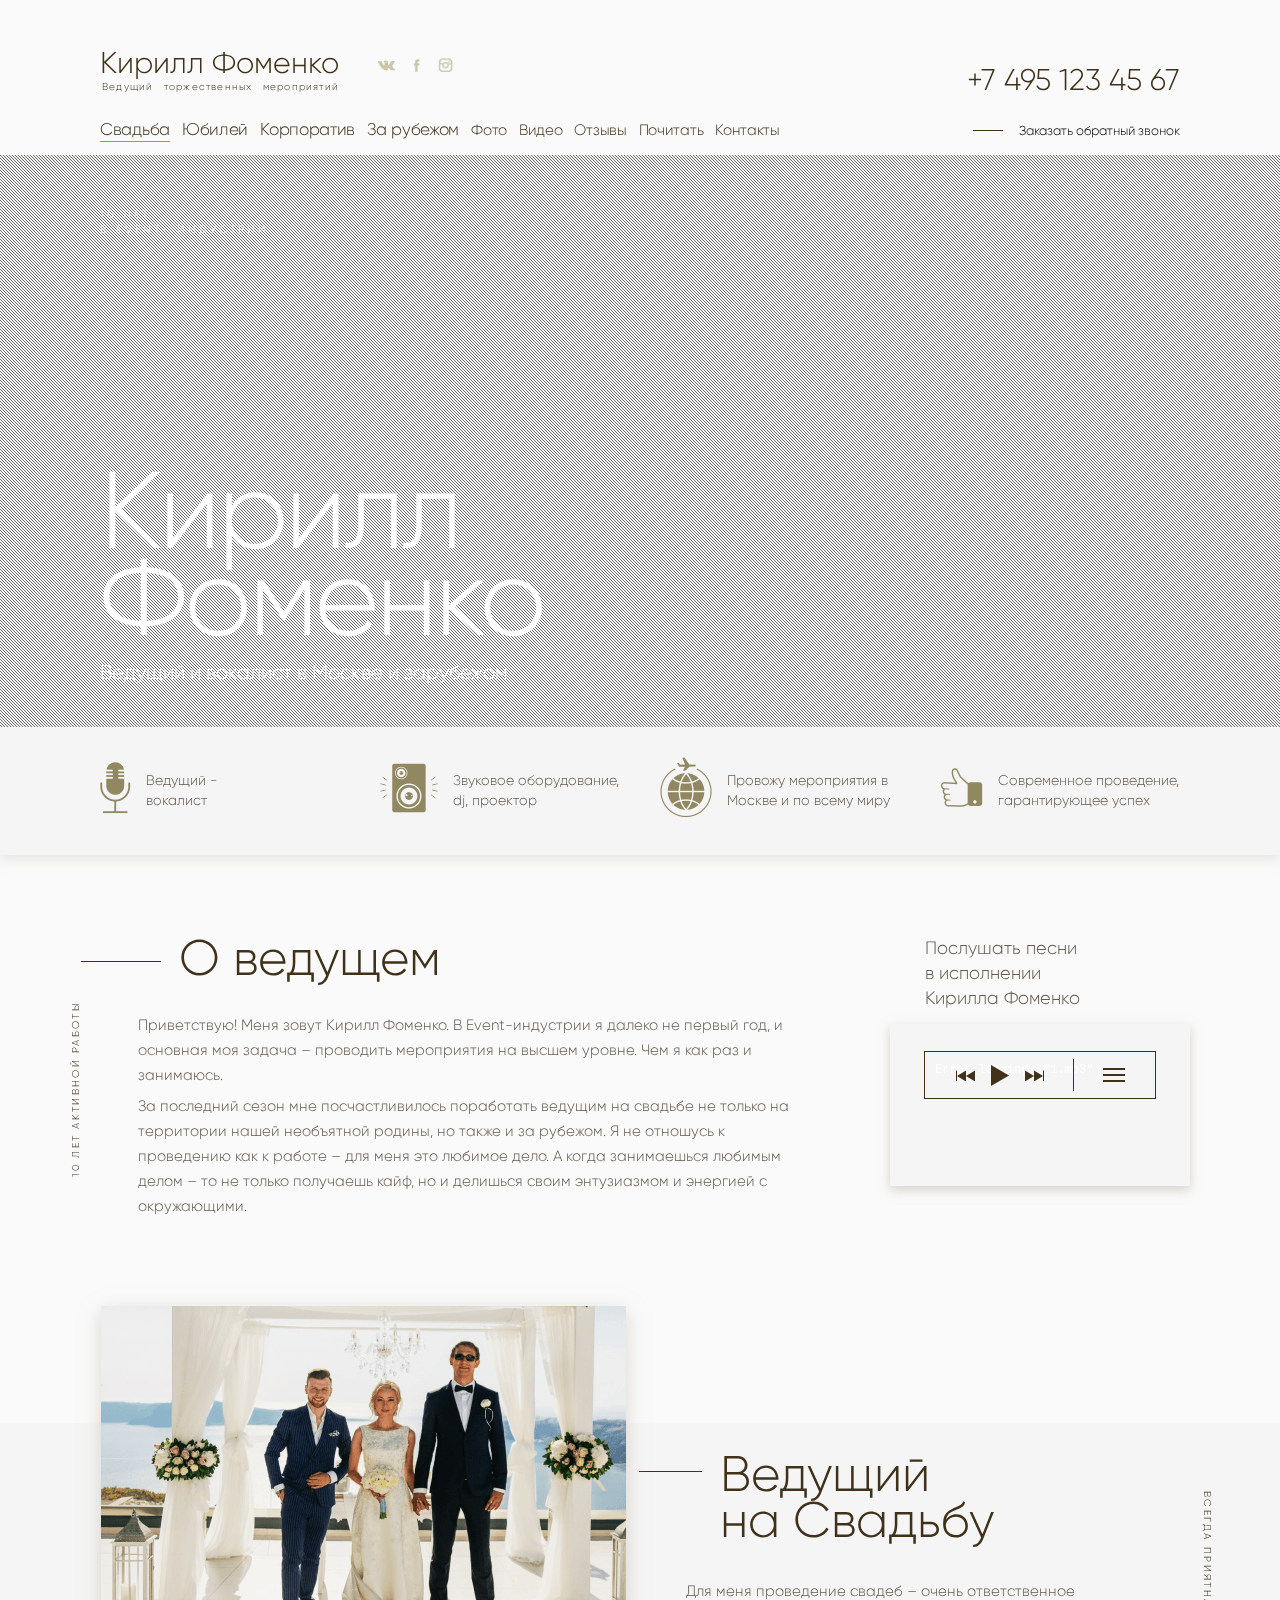
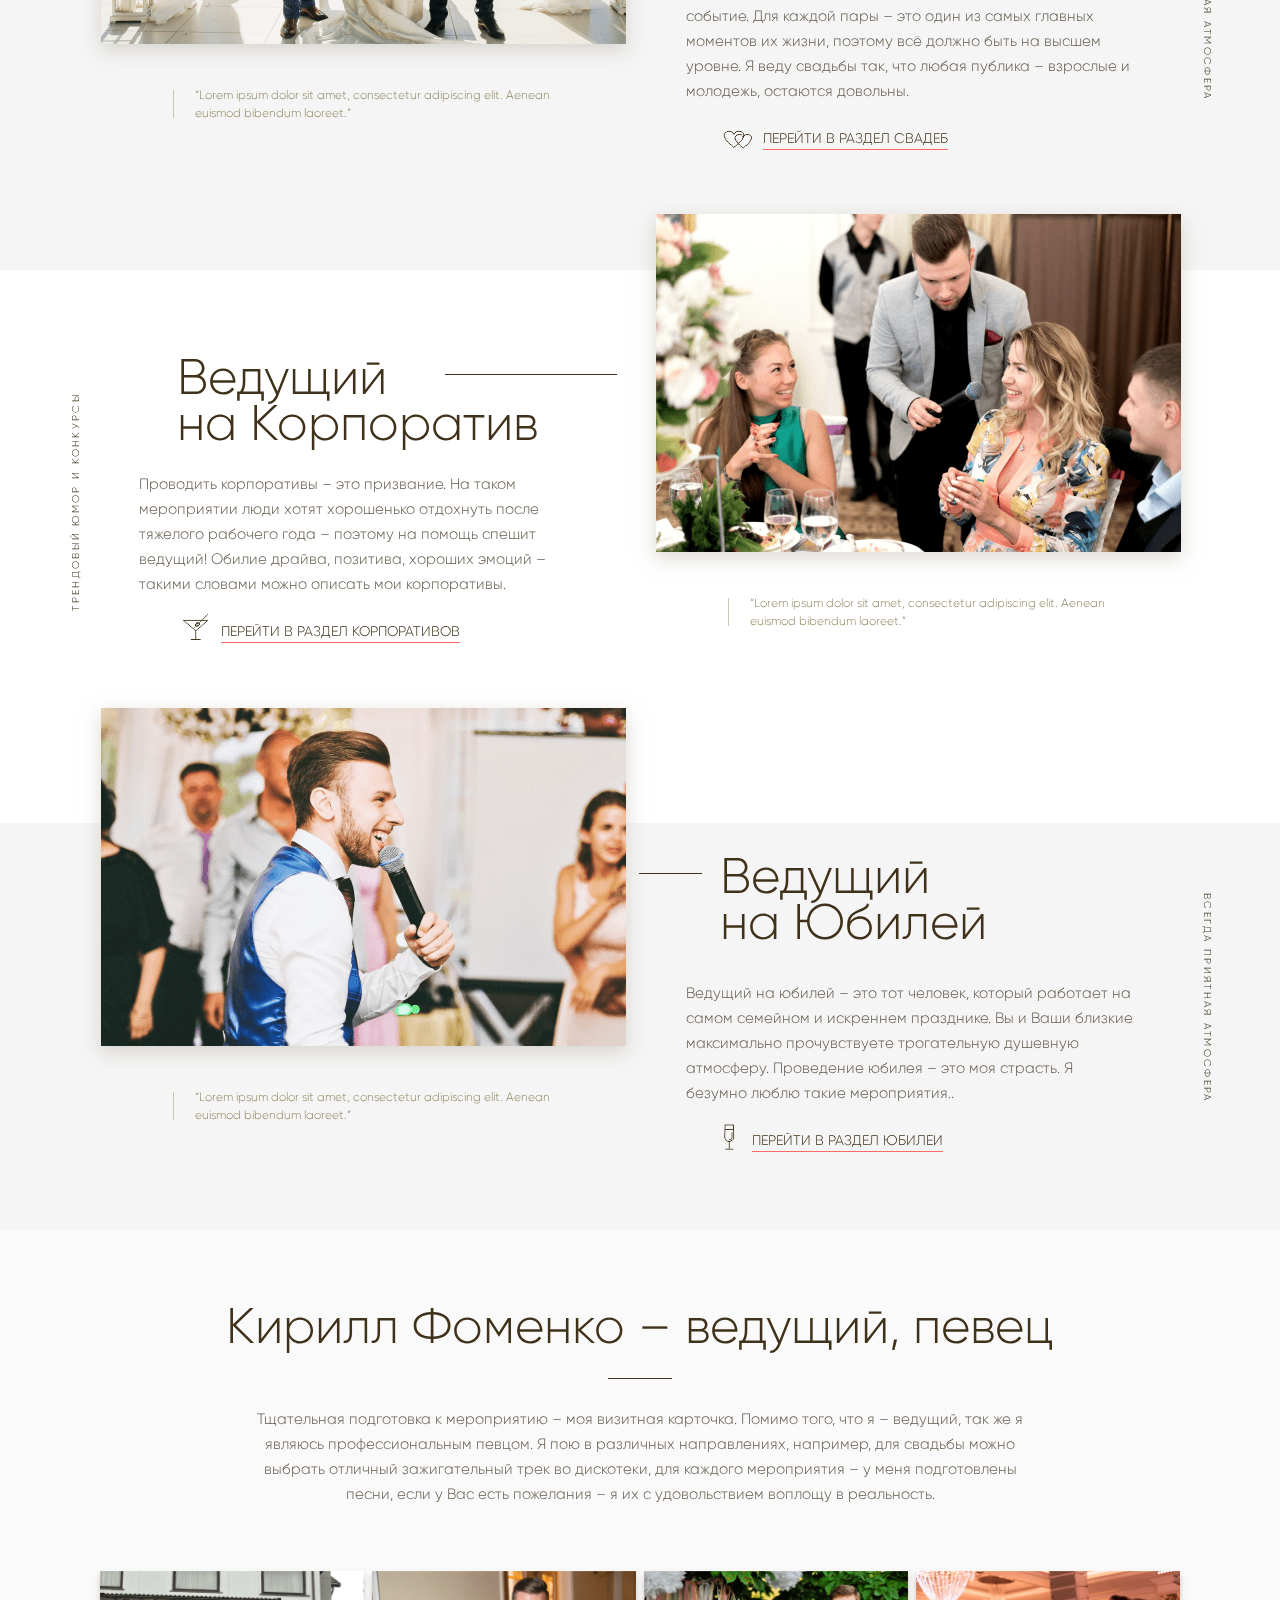
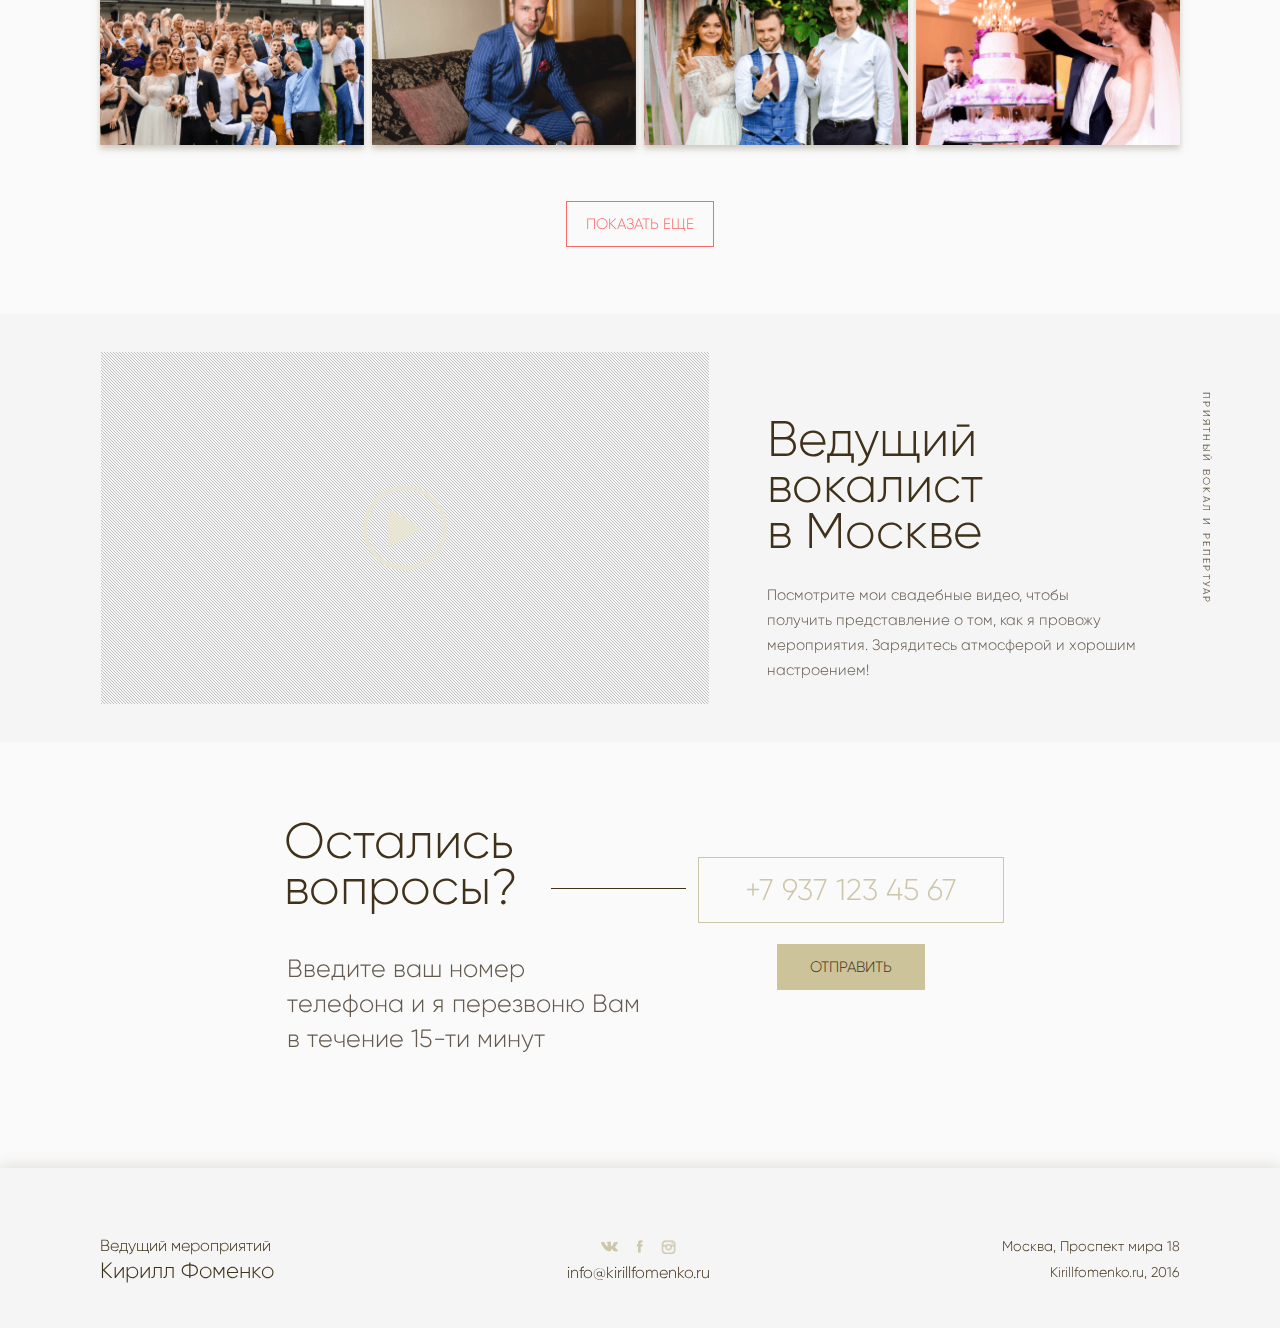
==== commit 8ced44a0: "add video bg" ====
--- a/index.html
+++ b/index.html
@@ -14,6 +14,21 @@
 <body>
 
 <div class="wrapper-all">
+    <div class="preloader">
+        <ul class="animated-circle">
+            <li></li>
+            <li></li>
+            <li></li>
+            <li></li>
+            <li></li>
+            <li></li>
+            <li></li>
+            <li></li>
+            <li></li>
+            <li></li>
+        </ul>
+    </div>
+
     <!-- HEADER -->
     <header class="header">
         <div class="wrapper_small">
@@ -115,21 +130,28 @@
 
     <!-- SECTIONS -->
     <div class="index">
+
         <section class="first-screen">
-            <div class="slider">
-                <div class="slide" style="background-image: url('image/index/slider/1.png')">
-
-                </div>
-                <div class="slide" style="background-image: url('image/index/slider/1.png')">
-
-                </div>
-                <div class="slide" style="background-image: url('image/index/slider/1.png')">
-
-                </div>
-                <div class="slide" style="background-image: url('image/index/slider/1.png')">
-
-                </div>
-            </div>
+            <div class="video-bg-wrap">
+                <video autoplay loop class="video-bg">
+                    <source src="video-fhd.mp4" type="video/mp4">
+                    <source src="video-fhd.webm" type="video/webm">
+                </video>
+            </div>
+            <!--<div class="slider">-->
+                <!--<div class="slide" style="background-image: url('image/index/slider/1.png')">-->
+
+                <!--</div>-->
+                <!--<div class="slide" style="background-image: url('image/index/slider/1.png')">-->
+
+                <!--</div>-->
+                <!--<div class="slide" style="background-image: url('image/index/slider/1.png')">-->
+
+                <!--</div>-->
+                <!--<div class="slide" style="background-image: url('image/index/slider/1.png')">-->
+
+                <!--</div>-->
+            <!--</div>-->
             <div class="wrapper_small">
                 <p class="quote">
                     10 ЛЕТ<br>
@@ -223,6 +245,12 @@
                             <ol>
                                 <li><a href="#" data-src="1.mp3" data-track-duration="4:05">Девочка, девушка, женщинаДевочка, девушка, женщина</a></li>
                                 <li><a href="#" data-src="2.mp3" data-track-duration="4:05">Cute</a></li>
+                                <li><a href="#" data-src="2.mp3" data-track-duration="4:05">Cute</a></li>
+                                <li><a href="#" data-src="2.mp3" data-track-duration="4:05">Cute</a></li>
+                                <li><a href="#" data-src="2.mp3" data-track-duration="4:05">Cute</a></li>
+                                <li><a href="#" data-src="2.mp3" data-track-duration="4:05">Cute</a></li>
+                                <li><a href="#" data-src="2.mp3" data-track-duration="4:05">Cute</a></li>
+
                             </ol>
 
                         </div>
@@ -331,16 +359,16 @@
                 </p>
 
                 <div class="gallery-items">
-                    <a class="gallery-item" href="image/index/gallery/1.png">
+                    <a class="gallery-item" rel="group1" href="image/gallery/1.png">
                         <img src="image/gallery/1.png" alt="pic">
                     </a>
-                    <a class="gallery-item" href="image/index/gallery/1.png">
+                    <a class="gallery-item" rel="group1" href="image/gallery/1.png">
                         <img src="image/gallery/2.png" alt="pic">
                     </a>
-                    <a class="gallery-item" href="image/index/gallery/1.png">
+                    <a class="gallery-item" rel="group1" href="image/gallery/1.png">
                         <img src="image/gallery/3.png" alt="pic">
                     </a>
-                    <a class="gallery-item" href="image/index/gallery/1.png">
+                    <a class="gallery-item" rel="group1" href="image/gallery/1.png">
                         <img src="image/gallery/4.png" alt="pic">
                     </a>
 
--- a/style/style.css
+++ b/style/style.css
@@ -1,2 +1,2 @@
-.flex-box{display:-webkit-box;display:-ms-box;display:box;display:-ms-flexbox;display:-webkit-flex;display:flex}.flex-box>.flex-align--auto{-ms-flex-item-align:auto;flex-item-align:auto;-webkit-align-self:auto;-ms-align-self:auto;align-self:auto}.flex-box>.flex-align--start{-ms-flex-item-align:flex-start;flex-item-align:flex-start;-webkit-align-self:flex-start;-ms-align-self:flex-start;align-self:flex-start}.flex-box>.flex-align--end{-ms-flex-item-align:flex-end;flex-item-align:flex-end;-webkit-align-self:flex-end;-ms-align-self:flex-end;align-self:flex-end}.flex-box>.flex-align--center{-ms-flex-item-align:center;flex-item-align:center;-webkit-align-self:center;-ms-align-self:center;align-self:center}.flex-box>.flex-align--baseline{-ms-flex-item-align:baseline;flex-item-align:baseline;-webkit-align-self:baseline;-ms-align-self:baseline;align-self:baseline}.flex-box>.flex-align--stretch{-ms-flex-item-align:stretch;flex-item-align:stretch;-webkit-align-self:stretch;-ms-align-self:stretch;align-self:stretch}.flex-order--n-1{-webkit-box-ordinal-group:0;-ms-box-ordinal-group:0;box-ordinal-group:0;-ms-flex-order:-1;-webkit-order:-1;-ms-order:-1;order:-1}.flex-order--n0{-webkit-box-ordinal-group:1;-ms-box-ordinal-group:1;box-ordinal-group:1;-ms-flex-order:0;-webkit-order:0;-ms-order:0;order:0}.flex-order--n1{-webkit-box-ordinal-group:2;-ms-box-ordinal-group:2;box-ordinal-group:2;-ms-flex-order:1;-webkit-order:1;-ms-order:1;order:1}.flex-order--n2{-webkit-box-ordinal-group:3;-ms-box-ordinal-group:3;box-ordinal-group:3;-ms-flex-order:2;-webkit-order:2;-ms-order:2;order:2}.flex-order--n3{-webkit-box-ordinal-group:4;-ms-box-ordinal-group:4;box-ordinal-group:4;-ms-flex-order:3;-webkit-order:3;-ms-order:3;order:3}.flex-order--n4{-webkit-box-ordinal-group:5;-ms-box-ordinal-group:5;box-ordinal-group:5;-ms-flex-order:4;-webkit-order:4;-ms-order:4;order:4}.flex-order--n5{-webkit-box-ordinal-group:6;-ms-box-ordinal-group:6;box-ordinal-group:6;-ms-flex-order:5;-webkit-order:5;-ms-order:5;order:5}.flex-direction--row{-ms-box-orient:horizontal;box-orient:horizontal;-webkit-flex-direction:row;-ms-flex-direction:row;flex-direction:row}.flex-direction--row-reverse{-ms-box-orient:horizontal;box-orient:horizontal;-ms-box-direction:reverse;box-direction:reverse;-webkit-flex-direction:row-reverse;-ms-flex-direction:row-reverse;flex-direction:row-reverse}.flex-direction--column{-ms-box-orient:vertical;box-orient:vertical;-webkit-flex-direction:column;-ms-flex-direction:column;flex-direction:column}.flex-direction--column-reverse{-ms-box-orient:vertical;box-orient:vertical;-ms-box-direction:reverse;box-direction:reverse;-webkit-flex-direction:column-reverse;-ms-flex-direction:column-reverse;flex-direction:column-reverse}.flex-h-align--start{-ms-box-pack:start;box-pack:start;-ms-flex-pack:start;-webkit-justify-content:flex-start;-ms-justify-content:flex-start;justify-content:flex-start}.flex-h-align--end{-ms-box-pack:end;box-pack:end;-ms-flex-pack:end;-webkit-justify-content:flex-end;-ms-justify-content:flex-end;justify-content:flex-end}.flex-h-align--center{-ms-flex-pack:center;-webkit-justify-content:center;-ms-justify-content:center;justify-content:center}.flex-h-align--between{-ms-flex-pack:justify;-webkit-justify-content:space-between;-ms-justify-content:space-between;justify-content:space-between}.flex-h-align--around{-ms-flex-pack:distribute;-webkit-justify-content:space-around;-ms-justify-content:space-around;justify-content:space-around}.flex-wrap--nowrap{-ms-box-lines:single;box-lines:single;-webkit-flex-wrap:nowrap;-ms-flex-wrap:nowrap;flex-wrap:nowrap}.flex-wrap--wrap{-ms-box-lines:multiple;box-lines:multiple;-webkit-flex-wrap:wrap;-ms-flex-wrap:wrap;flex-wrap:wrap}.flex-v-align--start{-ms-flex-line-pack:start;-webkit-align-content:flex-start;align-content:flex-start}.flex-v-align--end{-ms-flex-line-pack:end;-webkit-align-content:flex-end;align-content:flex-end}.flex-v-align--center{-ms-flex-line-pack:center;-webkit-align-content:center;align-content:center}.flex-v-align--between{-ms-flex-line-pack:justify;-webkit-align-content:space-between;align-content:space-between}.flex-v-align--around{-ms-flex-line-pack:distribute;-webkit-align-content:space-around;align-content:space-around}.flex-v-align--stretch{-ms-flex-line-pack:stretch;-webkit-align-content:stretch;align-content:stretch}.flex-v-align-items--start{-ms-box-align:start;box-align:start;-ms-flex-align:start;-webkit-align-items:flex-start;-ms-align-items:flex-start;align-items:flex-start}.flex-v-align-items--end{-ms-box-align:end;box-align:end;-ms-flex-align:end;-webkit-align-items:flex-end;-ms-align-items:flex-end;align-items:flex-end}.flex-v-align-items--center{-ms-box-align:center;box-align:center;-ms-flex-align:center;-webkit-align-items:center;-ms-align-items:center;align-items:center}.flex-v-align-items--baseline{-ms-box-align:baseline;box-align:baseline;-ms-flex-align:baseline;-webkit-align-items:baseline;-ms-align-items:baseline;align-items:baseline}.flex-v-align-items--stretch{-ms-box-align:stretch;box-align:stretch;-ms-flex-align:stretch;-webkit-align-items:stretch;-ms-align-items:stretch;align-items:stretch}@media (min-width: 960px){.flex_between-md{display:-webkit-box;display:-ms-box;display:box;display:-ms-flexbox;display:-webkit-flex;display:flex;-ms-flex-pack:justify;-webkit-justify-content:space-between;-ms-justify-content:space-between;justify-content:space-between;-ms-box-align:center;box-align:center;-ms-flex-align:center;-webkit-align-items:center;-ms-align-items:center;align-items:center}.flex_between-md_top{display:-webkit-box;display:-ms-box;display:box;display:-ms-flexbox;display:-webkit-flex;display:flex;-ms-flex-pack:justify;-webkit-justify-content:space-between;-ms-justify-content:space-between;justify-content:space-between;-ms-box-align:start;box-align:start;-ms-flex-align:start;-webkit-align-items:flex-start;-ms-align-items:flex-start;align-items:flex-start}.flex_between-md_bottom{display:-webkit-box;display:-ms-box;display:box;display:-ms-flexbox;display:-webkit-flex;display:flex;-ms-flex-pack:justify;-webkit-justify-content:space-between;-ms-justify-content:space-between;justify-content:space-between;-ms-box-align:end;box-align:end;-ms-flex-align:end;-webkit-align-items:flex-end;-ms-align-items:flex-end;align-items:flex-end}}@media (min-width: 768px){.flex_between-sm{display:-webkit-box;display:-ms-box;display:box;display:-ms-flexbox;display:-webkit-flex;display:flex;-ms-flex-pack:justify;-webkit-justify-content:space-between;-ms-justify-content:space-between;justify-content:space-between;-ms-box-align:center;box-align:center;-ms-flex-align:center;-webkit-align-items:center;-ms-align-items:center;align-items:center}.flex_between-sm_top{display:-webkit-box;display:-ms-box;display:box;display:-ms-flexbox;display:-webkit-flex;display:flex;-ms-flex-pack:justify;-webkit-justify-content:space-between;-ms-justify-content:space-between;justify-content:space-between;-ms-box-align:start;box-align:start;-ms-flex-align:start;-webkit-align-items:flex-start;-ms-align-items:flex-start;align-items:flex-start}.flex_between-sm_bottom{display:-webkit-box;display:-ms-box;display:box;display:-ms-flexbox;display:-webkit-flex;display:flex;-ms-flex-pack:justify;-webkit-justify-content:space-between;-ms-justify-content:space-between;justify-content:space-between;-ms-box-align:end;box-align:end;-ms-flex-align:end;-webkit-align-items:flex-end;-ms-align-items:flex-end;align-items:flex-end}}@media (min-width: 420px){.flex_between-xs{display:-webkit-box;display:-ms-box;display:box;display:-ms-flexbox;display:-webkit-flex;display:flex;-ms-flex-pack:justify;-webkit-justify-content:space-between;-ms-justify-content:space-between;justify-content:space-between;-ms-box-align:center;box-align:center;-ms-flex-align:center;-webkit-align-items:center;-ms-align-items:center;align-items:center}.flex_between-xs_top{display:-webkit-box;display:-ms-box;display:box;display:-ms-flexbox;display:-webkit-flex;display:flex;-ms-flex-pack:justify;-webkit-justify-content:space-between;-ms-justify-content:space-between;justify-content:space-between;-ms-box-align:start;box-align:start;-ms-flex-align:start;-webkit-align-items:flex-start;-ms-align-items:flex-start;align-items:flex-start}.flex_between-xs_bottom{display:-webkit-box;display:-ms-box;display:box;display:-ms-flexbox;display:-webkit-flex;display:flex;-ms-flex-pack:justify;-webkit-justify-content:space-between;-ms-justify-content:space-between;justify-content:space-between;-ms-box-align:end;box-align:end;-ms-flex-align:end;-webkit-align-items:flex-end;-ms-align-items:flex-end;align-items:flex-end}}@media (min-width: 319px){.flex_between-min{display:-webkit-box;display:-ms-box;display:box;display:-ms-flexbox;display:-webkit-flex;display:flex;-ms-flex-pack:justify;-webkit-justify-content:space-between;-ms-justify-content:space-between;justify-content:space-between;-ms-box-align:center;box-align:center;-ms-flex-align:center;-webkit-align-items:center;-ms-align-items:center;align-items:center}.flex_between-min_top{display:-webkit-box;display:-ms-box;display:box;display:-ms-flexbox;display:-webkit-flex;display:flex;-ms-flex-pack:justify;-webkit-justify-content:space-between;-ms-justify-content:space-between;justify-content:space-between;-ms-box-align:start;box-align:start;-ms-flex-align:start;-webkit-align-items:flex-start;-ms-align-items:flex-start;align-items:flex-start}.flex_between-min_bottom{display:-webkit-box;display:-ms-box;display:box;display:-ms-flexbox;display:-webkit-flex;display:flex;-ms-flex-pack:justify;-webkit-justify-content:space-between;-ms-justify-content:space-between;justify-content:space-between;-ms-box-align:end;box-align:end;-ms-flex-align:end;-webkit-align-items:flex-end;-ms-align-items:flex-end;align-items:flex-end}}@media (min-width: 960px){.flex_around-md{display:-webkit-box;display:-ms-box;display:box;display:-ms-flexbox;display:-webkit-flex;display:flex;-ms-flex-pack:distribute;-webkit-justify-content:space-around;-ms-justify-content:space-around;justify-content:space-around;-ms-box-align:center;box-align:center;-ms-flex-align:center;-webkit-align-items:center;-ms-align-items:center;align-items:center}.flex_around-md_top{display:-webkit-box;display:-ms-box;display:box;display:-ms-flexbox;display:-webkit-flex;display:flex;-ms-flex-pack:distribute;-webkit-justify-content:space-around;-ms-justify-content:space-around;justify-content:space-around;-ms-box-align:start;box-align:start;-ms-flex-align:start;-webkit-align-items:flex-start;-ms-align-items:flex-start;align-items:flex-start}.flex_around-md_bottom{display:-webkit-box;display:-ms-box;display:box;display:-ms-flexbox;display:-webkit-flex;display:flex;-ms-flex-pack:distribute;-webkit-justify-content:space-around;-ms-justify-content:space-around;justify-content:space-around;-ms-box-align:end;box-align:end;-ms-flex-align:end;-webkit-align-items:flex-end;-ms-align-items:flex-end;align-items:flex-end}}@media (min-width: 768px){.flex_around-sm{display:-webkit-box;display:-ms-box;display:box;display:-ms-flexbox;display:-webkit-flex;display:flex;-ms-flex-pack:distribute;-webkit-justify-content:space-around;-ms-justify-content:space-around;justify-content:space-around;-ms-box-align:center;box-align:center;-ms-flex-align:center;-webkit-align-items:center;-ms-align-items:center;align-items:center}.flex_around-sm_top{display:-webkit-box;display:-ms-box;display:box;display:-ms-flexbox;display:-webkit-flex;display:flex;-ms-flex-pack:distribute;-webkit-justify-content:space-around;-ms-justify-content:space-around;justify-content:space-around;-ms-box-align:start;box-align:start;-ms-flex-align:start;-webkit-align-items:flex-start;-ms-align-items:flex-start;align-items:flex-start}.flex_around-sm_bottom{display:-webkit-box;display:-ms-box;display:box;display:-ms-flexbox;display:-webkit-flex;display:flex;-ms-flex-pack:distribute;-webkit-justify-content:space-around;-ms-justify-content:space-around;justify-content:space-around;-ms-box-align:end;box-align:end;-ms-flex-align:end;-webkit-align-items:flex-end;-ms-align-items:flex-end;align-items:flex-end}}@media (min-width: 420px){.flex_around-xs{display:-webkit-box;display:-ms-box;display:box;display:-ms-flexbox;display:-webkit-flex;display:flex;-ms-flex-pack:distribute;-webkit-justify-content:space-around;-ms-justify-content:space-around;justify-content:space-around;-ms-box-align:center;box-align:center;-ms-flex-align:center;-webkit-align-items:center;-ms-align-items:center;align-items:center}.flex_around-xs_top{display:-webkit-box;display:-ms-box;display:box;display:-ms-flexbox;display:-webkit-flex;display:flex;-ms-flex-pack:distribute;-webkit-justify-content:space-around;-ms-justify-content:space-around;justify-content:space-around;-ms-box-align:start;box-align:start;-ms-flex-align:start;-webkit-align-items:flex-start;-ms-align-items:flex-start;align-items:flex-start}.flex_around-xs_bottom{display:-webkit-box;display:-ms-box;display:box;display:-ms-flexbox;display:-webkit-flex;display:flex;-ms-flex-pack:distribute;-webkit-justify-content:space-around;-ms-justify-content:space-around;justify-content:space-around;-ms-box-align:end;box-align:end;-ms-flex-align:end;-webkit-align-items:flex-end;-ms-align-items:flex-end;align-items:flex-end}}@media (min-width: 319px){.flex_around-min{display:-webkit-box;display:-ms-box;display:box;display:-ms-flexbox;display:-webkit-flex;display:flex;-ms-flex-pack:distribute;-webkit-justify-content:space-around;-ms-justify-content:space-around;justify-content:space-around;-ms-box-align:center;box-align:center;-ms-flex-align:center;-webkit-align-items:center;-ms-align-items:center;align-items:center}.flex_around-min_top{display:-webkit-box;display:-ms-box;display:box;display:-ms-flexbox;display:-webkit-flex;display:flex;-ms-flex-pack:distribute;-webkit-justify-content:space-around;-ms-justify-content:space-around;justify-content:space-around;-ms-box-align:start;box-align:start;-ms-flex-align:start;-webkit-align-items:flex-start;-ms-align-items:flex-start;align-items:flex-start}.flex_around-min_bottom{display:-webkit-box;display:-ms-box;display:box;display:-ms-flexbox;display:-webkit-flex;display:flex;-ms-flex-pack:distribute;-webkit-justify-content:space-around;-ms-justify-content:space-around;justify-content:space-around;-ms-box-align:end;box-align:end;-ms-flex-align:end;-webkit-align-items:flex-end;-ms-align-items:flex-end;align-items:flex-end}}@media (min-width: 960px){.flex_start-md{display:-webkit-box;display:-ms-box;display:box;display:-ms-flexbox;display:-webkit-flex;display:flex;-ms-box-pack:start;box-pack:start;-ms-flex-pack:start;-webkit-justify-content:flex-start;-ms-justify-content:flex-start;justify-content:flex-start;-ms-box-align:center;box-align:center;-ms-flex-align:center;-webkit-align-items:center;-ms-align-items:center;align-items:center}.flex_start-md_top{display:-webkit-box;display:-ms-box;display:box;display:-ms-flexbox;display:-webkit-flex;display:flex;-ms-box-pack:start;box-pack:start;-ms-flex-pack:start;-webkit-justify-content:flex-start;-ms-justify-content:flex-start;justify-content:flex-start;-ms-box-align:start;box-align:start;-ms-flex-align:start;-webkit-align-items:flex-start;-ms-align-items:flex-start;align-items:flex-start}.flex_start-md_bottom{display:-webkit-box;display:-ms-box;display:box;display:-ms-flexbox;display:-webkit-flex;display:flex;-ms-box-pack:start;box-pack:start;-ms-flex-pack:start;-webkit-justify-content:flex-start;-ms-justify-content:flex-start;justify-content:flex-start;-ms-box-align:end;box-align:end;-ms-flex-align:end;-webkit-align-items:flex-end;-ms-align-items:flex-end;align-items:flex-end}}@media (min-width: 768px){.flex_start-sm{display:-webkit-box;display:-ms-box;display:box;display:-ms-flexbox;display:-webkit-flex;display:flex;-ms-box-pack:start;box-pack:start;-ms-flex-pack:start;-webkit-justify-content:flex-start;-ms-justify-content:flex-start;justify-content:flex-start;-ms-box-align:center;box-align:center;-ms-flex-align:center;-webkit-align-items:center;-ms-align-items:center;align-items:center}.flex_start-sm_top{display:-webkit-box;display:-ms-box;display:box;display:-ms-flexbox;display:-webkit-flex;display:flex;-ms-box-pack:start;box-pack:start;-ms-flex-pack:start;-webkit-justify-content:flex-start;-ms-justify-content:flex-start;justify-content:flex-start;-ms-box-align:start;box-align:start;-ms-flex-align:start;-webkit-align-items:flex-start;-ms-align-items:flex-start;align-items:flex-start}.flex_start-sm_bottom{display:-webkit-box;display:-ms-box;display:box;display:-ms-flexbox;display:-webkit-flex;display:flex;-ms-box-pack:start;box-pack:start;-ms-flex-pack:start;-webkit-justify-content:flex-start;-ms-justify-content:flex-start;justify-content:flex-start;-ms-box-align:end;box-align:end;-ms-flex-align:end;-webkit-align-items:flex-end;-ms-align-items:flex-end;align-items:flex-end}}@media (min-width: 420px){.flex_start-xs{display:-webkit-box;display:-ms-box;display:box;display:-ms-flexbox;display:-webkit-flex;display:flex;-ms-box-pack:start;box-pack:start;-ms-flex-pack:start;-webkit-justify-content:flex-start;-ms-justify-content:flex-start;justify-content:flex-start;-ms-box-align:center;box-align:center;-ms-flex-align:center;-webkit-align-items:center;-ms-align-items:center;align-items:center}.flex_start-xs_top{display:-webkit-box;display:-ms-box;display:box;display:-ms-flexbox;display:-webkit-flex;display:flex;-ms-box-pack:start;box-pack:start;-ms-flex-pack:start;-webkit-justify-content:flex-start;-ms-justify-content:flex-start;justify-content:flex-start;-ms-box-align:start;box-align:start;-ms-flex-align:start;-webkit-align-items:flex-start;-ms-align-items:flex-start;align-items:flex-start}.flex_start-xs_bottom{display:-webkit-box;display:-ms-box;display:box;display:-ms-flexbox;display:-webkit-flex;display:flex;-ms-box-pack:start;box-pack:start;-ms-flex-pack:start;-webkit-justify-content:flex-start;-ms-justify-content:flex-start;justify-content:flex-start;-ms-box-align:end;box-align:end;-ms-flex-align:end;-webkit-align-items:flex-end;-ms-align-items:flex-end;align-items:flex-end}}@media (min-width: 319px){.flex_start-min{display:-webkit-box;display:-ms-box;display:box;display:-ms-flexbox;display:-webkit-flex;display:flex;-ms-box-pack:start;box-pack:start;-ms-flex-pack:start;-webkit-justify-content:flex-start;-ms-justify-content:flex-start;justify-content:flex-start;-ms-box-align:center;box-align:center;-ms-flex-align:center;-webkit-align-items:center;-ms-align-items:center;align-items:center}.flex_start-min_top{display:-webkit-box;display:-ms-box;display:box;display:-ms-flexbox;display:-webkit-flex;display:flex;-ms-box-pack:start;box-pack:start;-ms-flex-pack:start;-webkit-justify-content:flex-start;-ms-justify-content:flex-start;justify-content:flex-start;-ms-box-align:start;box-align:start;-ms-flex-align:start;-webkit-align-items:flex-start;-ms-align-items:flex-start;align-items:flex-start}.flex_start-min_bottom{display:-webkit-box;display:-ms-box;display:box;display:-ms-flexbox;display:-webkit-flex;display:flex;-ms-box-pack:start;box-pack:start;-ms-flex-pack:start;-webkit-justify-content:flex-start;-ms-justify-content:flex-start;justify-content:flex-start;-ms-box-align:end;box-align:end;-ms-flex-align:end;-webkit-align-items:flex-end;-ms-align-items:flex-end;align-items:flex-end}}@media (min-width: 960px){.flex_end-md{display:-webkit-box;display:-ms-box;display:box;display:-ms-flexbox;display:-webkit-flex;display:flex;-ms-box-pack:end;box-pack:end;-ms-flex-pack:end;-webkit-justify-content:flex-end;-ms-justify-content:flex-end;justify-content:flex-end;-ms-box-align:center;box-align:center;-ms-flex-align:center;-webkit-align-items:center;-ms-align-items:center;align-items:center}.flex_end-md_top{display:-webkit-box;display:-ms-box;display:box;display:-ms-flexbox;display:-webkit-flex;display:flex;-ms-box-pack:end;box-pack:end;-ms-flex-pack:end;-webkit-justify-content:flex-end;-ms-justify-content:flex-end;justify-content:flex-end;-ms-box-align:start;box-align:start;-ms-flex-align:start;-webkit-align-items:flex-start;-ms-align-items:flex-start;align-items:flex-start}.flex_end-md_bottom{display:-webkit-box;display:-ms-box;display:box;display:-ms-flexbox;display:-webkit-flex;display:flex;-ms-box-pack:end;box-pack:end;-ms-flex-pack:end;-webkit-justify-content:flex-end;-ms-justify-content:flex-end;justify-content:flex-end;-ms-box-align:end;box-align:end;-ms-flex-align:end;-webkit-align-items:flex-end;-ms-align-items:flex-end;align-items:flex-end}}@media (min-width: 768px){.flex_end-sm{display:-webkit-box;display:-ms-box;display:box;display:-ms-flexbox;display:-webkit-flex;display:flex;-ms-box-pack:end;box-pack:end;-ms-flex-pack:end;-webkit-justify-content:flex-end;-ms-justify-content:flex-end;justify-content:flex-end;-ms-box-align:center;box-align:center;-ms-flex-align:center;-webkit-align-items:center;-ms-align-items:center;align-items:center}.flex_end-sm_top{display:-webkit-box;display:-ms-box;display:box;display:-ms-flexbox;display:-webkit-flex;display:flex;-ms-box-pack:end;box-pack:end;-ms-flex-pack:end;-webkit-justify-content:flex-end;-ms-justify-content:flex-end;justify-content:flex-end;-ms-box-align:start;box-align:start;-ms-flex-align:start;-webkit-align-items:flex-start;-ms-align-items:flex-start;align-items:flex-start}.flex_end-sm_bottom{display:-webkit-box;display:-ms-box;display:box;display:-ms-flexbox;display:-webkit-flex;display:flex;-ms-box-pack:end;box-pack:end;-ms-flex-pack:end;-webkit-justify-content:flex-end;-ms-justify-content:flex-end;justify-content:flex-end;-ms-box-align:end;box-align:end;-ms-flex-align:end;-webkit-align-items:flex-end;-ms-align-items:flex-end;align-items:flex-end}}@media (min-width: 420px){.flex_end-xs{display:-webkit-box;display:-ms-box;display:box;display:-ms-flexbox;display:-webkit-flex;display:flex;-ms-box-pack:end;box-pack:end;-ms-flex-pack:end;-webkit-justify-content:flex-end;-ms-justify-content:flex-end;justify-content:flex-end;-ms-box-align:center;box-align:center;-ms-flex-align:center;-webkit-align-items:center;-ms-align-items:center;align-items:center}.flex_end-xs_top{display:-webkit-box;display:-ms-box;display:box;display:-ms-flexbox;display:-webkit-flex;display:flex;-ms-box-pack:end;box-pack:end;-ms-flex-pack:end;-webkit-justify-content:flex-end;-ms-justify-content:flex-end;justify-content:flex-end;-ms-box-align:start;box-align:start;-ms-flex-align:start;-webkit-align-items:flex-start;-ms-align-items:flex-start;align-items:flex-start}.flex_end-xs_bottom{display:-webkit-box;display:-ms-box;display:box;display:-ms-flexbox;display:-webkit-flex;display:flex;-ms-box-pack:end;box-pack:end;-ms-flex-pack:end;-webkit-justify-content:flex-end;-ms-justify-content:flex-end;justify-content:flex-end;-ms-box-align:end;box-align:end;-ms-flex-align:end;-webkit-align-items:flex-end;-ms-align-items:flex-end;align-items:flex-end}}@media (min-width: 319px){.flex_end-min{display:-webkit-box;display:-ms-box;display:box;display:-ms-flexbox;display:-webkit-flex;display:flex;-ms-box-pack:end;box-pack:end;-ms-flex-pack:end;-webkit-justify-content:flex-end;-ms-justify-content:flex-end;justify-content:flex-end;-ms-box-align:center;box-align:center;-ms-flex-align:center;-webkit-align-items:center;-ms-align-items:center;align-items:center}.flex_end-min_top{display:-webkit-box;display:-ms-box;display:box;display:-ms-flexbox;display:-webkit-flex;display:flex;-ms-box-pack:end;box-pack:end;-ms-flex-pack:end;-webkit-justify-content:flex-end;-ms-justify-content:flex-end;justify-content:flex-end;-ms-box-align:start;box-align:start;-ms-flex-align:start;-webkit-align-items:flex-start;-ms-align-items:flex-start;align-items:flex-start}.flex_end-min_bottom{display:-webkit-box;display:-ms-box;display:box;display:-ms-flexbox;display:-webkit-flex;display:flex;-ms-box-pack:end;box-pack:end;-ms-flex-pack:end;-webkit-justify-content:flex-end;-ms-justify-content:flex-end;justify-content:flex-end;-ms-box-align:end;box-align:end;-ms-flex-align:end;-webkit-align-items:flex-end;-ms-align-items:flex-end;align-items:flex-end}}.block-center{margin:0 auto 0 auto;display:block}.block-left{margin:0 0 0 0;display:block}.block-right{margin:0 0 0 auto;display:block}@media (max-width: 960px){.block_md-center{margin:0 auto 0 auto;display:block}.block_md-left{margin:0 0 0 0;display:block}.block_md-right{margin:0 0 0 auto;display:block}}@media (max-width: 768px){.block_sm-center{margin:0 auto 0 auto;display:block}.block_sm-left{margin:0 0 0 0;display:block}.block_sm-right{margin:0 0 0 auto;display:block}}@media (max-width: 420px){.block_xs-center{margin:0 auto 0 auto;display:block}.block_xs-left{margin:0 0 0 0;display:block}.block_xs-right{margin:0 0 0 auto;display:block}}@media (max-width: 319px){.block_min-center{margin:0 auto 0 auto;display:block}.block_min-left{margin:0 0 0 0;display:block}.block_min-right{margin:0 0 0 auto;display:block}}@font-face{font-family:Gilroy;src:url("../fonts/gilroy-light.woff");font-weight:300}body{padding:0;margin:0;font-family:Gilroy;background-color:#fafafa}.wrapper{max-width:1140px;width:100%;min-width:319px;margin:0 auto;position:relative;z-index:1}@media (max-width: 1140px){.wrapper{padding:0 8px}}.wrapper_small{max-width:1080px;width:100%;min-width:319px;margin:0 auto;position:relative;z-index:1}@media (max-width: 1080px){.wrapper_small{padding:0 8px}}.wrapper-all{width:100%;overflow:hidden;min-width:319px}*{box-sizing:border-box}h1,h2,h3,h4,p,a,img,ul,li{padding:0;margin:0;text-decoration:none;list-style-type:none;color:inherit}header,section,footer{width:100%;min-width:319px;margin:0 auto;box-sizing:border-box;background-position:center;background-repeat:no-repeat;background-size:cover;position:relative}textarea,button,input{position:relative;box-sizing:border-box;border:none;background-color:transparent;outline:none;border-radius:0;font-family:Gilroy;padding:0}button{cursor:pointer}.col{display:inline-block;vertical-align:top}.col-m{display:inline-block;vertical-align:middle}@media (max-width: 960px){.hidden-md{display:none !important}}@media (min-width: 960px){.show-md{display:none !important}}@media (max-width: 768px){.hidden-sm{display:none !important}}@media (min-width: 768px){.show-sm{display:none !important}}@media (max-width: 420px){.hidden-xs{display:none !important}}@media (min-width: 420px){.show-xs{display:none !important}}.heading{font-size:50px;font-weight:300;line-height:46px;text-align:left;color:#40321a;position:relative}.heading:before{content:'';position:absolute;z-index:1;height:1px;background-color:#40321a;right:calc(100% + 18px);top:calc(50% + 3px)}@media (max-width: 768px){.heading{text-align:center;font-size:34px;line-height:30px}.heading br{display:none}}.text{color:#645a4d;font-size:15px;font-weight:300;line-height:25px}.vertical-text{color:#40321a;font-size:10px;font-weight:300;position:absolute;letter-spacing:2.3px}@media (max-width: 960px){.vertical-text{display:none}}.social a{display:inline-block;vertical-align:middle;position:relative;z-index:1;overflow:hidden}.social a img{display:block;transition:.25s all;-webkit-transition:.25s all}.social a img:nth-of-type(2){position:absolute;top:0;left:0;z-index:2;opacity:0}.social a:hover img:nth-of-type(1){opacity:0}.social a:hover img:nth-of-type(2){opacity:1}.first-screen{padding:52px 0 43px 0}@media (max-width: 960px){.first-screen{padding:120px 0 43px 0}}.first-screen .wrapper_small{pointer-events:none}.first-screen .quote{opacity:0.8;color:white;font-size:11px;font-weight:300;line-height:15px;letter-spacing:2.9px;margin-bottom:231px}@media (max-width: 768px){.first-screen .quote{margin-bottom:140px}}.first-screen .title{color:white;font-size:109px;font-weight:300;line-height:87px;letter-spacing:-3px;margin:0 0 19px 0}@media (max-width: 768px){.first-screen .title{font-size:50px;line-height:40px}}.first-screen .subtitle{color:white;font-size:20px;font-weight:300}.first-screen .slider{position:absolute;top:0;left:0;width:100%;height:100%;z-index:1}.first-screen .slider .slick-list{height:100%}.first-screen .slider .slick-track{height:100%}.first-screen .slider .slide{height:100%;background-size:cover;background-repeat:no-repeat;background-position:center}.first-screen .slider:before{content:'';position:absolute;left:0;bottom:0;width:100%;z-index:2;background-image:linear-gradient(to top, rgba(77,77,66,0.84) 0%, rgba(77,77,66,0.84) 0%, rgba(255,255,255,0) 100%, rgba(255,255,255,0.48) 100%, #fff 100%);height:52%;pointer-events:none}.first-screen .slick-dots{position:absolute;z-index:10;bottom:48px;font-size:0;right:calc(50% - 540px)}@media (max-width: 1080px){.first-screen .slick-dots{right:10px}}@media (max-width: 768px){.first-screen .slick-dots{right:0px;width:100%;text-align:center;bottom:16px}}.first-screen .slick-dots li{display:inline-block;vertical-align:top;margin:0 0 0 18px}.first-screen .slick-dots li button{width:12px;height:12px;opacity:0.5;background-color:white;font-size:0}.first-screen .slick-dots li.slick-active button{background-color:transparent;border:1px solid white}.about{color:#645a4d;padding:80px 0 198px 0}@media (max-width: 960px){.about{padding:40px 0}}.about .container{display:-webkit-box;display:-ms-box;display:box;display:-ms-flexbox;display:-webkit-flex;display:flex;-ms-flex-pack:justify;-webkit-justify-content:space-between;-ms-justify-content:space-between;justify-content:space-between;-ms-box-align:start;box-align:start;-ms-flex-align:start;-webkit-align-items:flex-start;-ms-align-items:flex-start;align-items:flex-start;padding:0 20px 0 68px}@media (max-width: 960px){.about .container{display:block;padding:0;text-align:center}}.about .vertical-text{top:66px;left:0;transform:rotate(-90deg) translateX(-100%);-webkit-transform:rotate(-90deg) translateX(-100%);transform-origin:0 0}.about .heading{margin:0 0 32px 41px}@media (max-width: 960px){.about .heading{margin:15px auto;display:block;text-align:center}}.about .heading:before{width:80px}.about .text{margin-bottom:6px}.about .player-wrap{margin-left:85px}@media (max-width: 960px){.about .player-wrap{margin:15px auto;display:block}}.about .player-wrap .text{font-size:18px;padding:1px 100px 0 35px;margin-bottom:13px}@media (max-width: 960px){.about .player-wrap .text{padding:0}}.grey-block{background-color:#f5f5f5;padding:30px 0 100px 0}@media (max-width: 960px){.grey-block{padding:40px 0;text-align:center}}.grey-block .vertical-text{top:29px;right:9px;transform:rotate(90deg) translateX(100%);-webkit-transform:rotate(90deg) translateX(100%);transform-origin:100% 100%}.grey-block .container{display:-webkit-box;display:-ms-box;display:box;display:-ms-flexbox;display:-webkit-flex;display:flex;-ms-box-pack:start;box-pack:start;-ms-flex-pack:start;-webkit-justify-content:flex-start;-ms-justify-content:flex-start;justify-content:flex-start;-ms-box-align:start;box-align:start;-ms-flex-align:start;-webkit-align-items:flex-start;-ms-align-items:flex-start;align-items:flex-start;padding:0 0 0 31px}@media (max-width: 960px){.grey-block .container{-ms-box-lines:multiple;box-lines:multiple;-webkit-flex-wrap:wrap;-ms-flex-wrap:wrap;flex-wrap:wrap;padding:0 0 0 0}}.grey-block .pic-block{max-width:525px}@media (max-width: 960px){.grey-block .pic-block{max-width:100%;width:100%;margin:10px auto}}.grey-block .pic-block .pic{max-width:100%;display:block;margin:-145px 0 0 0;position:relative;z-index:2;box-shadow:0 6px 18px rgba(185,180,166,0.5)}@media (max-width: 960px){.grey-block .pic-block .pic{max-width:100%;margin:10px auto}}.grey-block .pic-block .quote{color:#918862;font-size:12px;font-weight:300;line-height:18px;position:relative;z-index:1;margin:42px 0 0 72px;padding-left:22px;max-width:400px;width:100%}.grey-block .pic-block .quote:before{content:'';position:absolute;top:50%;left:0;width:1px;height:calc(100% - 8px);background-color:#ccc6aa;z-index:1;transform:translateY(-50%);-webkit-transform:translateY(-50%)}@media (max-width: 960px){.grey-block .pic-block .quote{max-width:100%;width:100%;margin:20px auto 5px auto;text-align:center;padding:0}.grey-block .pic-block .quote:before{display:none}}.grey-block .text-block{max-width:450px;margin:0 0 0 60px}@media (max-width: 960px){.grey-block .text-block{max-width:100%;width:100%;margin:10px auto;order:-1}}.grey-block .heading{margin:0 0 36px 34px}.grey-block .heading:before{width:63px;top:20px}@media (max-width: 960px){.grey-block .heading{text-align:center;margin:0 auto 30px auto}.grey-block .heading br{display:none}.grey-block .heading:before{display:none}.grey-block .heading:after{content:'';display:block;margin:29px auto 28px auto;width:64px;height:1px;background-color:#40321a}}.grey-block .go-to{margin:24px 0 0 36px}@media (max-width: 960px){.grey-block .go-to{margin:15px auto;display:inline-block}}.default-head{padding:80px 0 40px 0;margin-bottom:100px}@media (max-width: 960px){.default-head{padding:100px 0 20px 0;margin-bottom:0}}.default-head .container{padding:0 26px}@media (max-width: 960px){.default-head .container{padding:0}}.default-head .vertical-text{top:70px;left:0;right:auto;transform:rotate(-90deg) translateX(-100%);-webkit-transform:rotate(-90deg) translateX(-100%);transform-origin:0 0}.default-head .heading{margin:0 0 32px 81px}.default-head .heading:before{width:80px;top:26px}@media (max-width: 960px){.default-head .heading{margin:0 auto 10px auto;text-align:center}.default-head .heading:before{display:none}}.default-head .text{margin:0 0 0 42px}@media (max-width: 960px){.default-head .text{text-align:center;margin:0}}.default-block{padding:73px 0 67px 0}@media (max-width: 768px){.default-block{padding:40px 0}}.default-block .heading{text-align:center}.default-block .heading:after{content:'';display:block;margin:29px auto 28px auto;width:64px;height:1px;background-color:#40321a}.default-block .text{text-align:center;max-width:800px;margin:0 auto 0 auto}.vocalist{background-color:#f5f5f5;padding:38px 0}.vocalist .vertical-text{top:29px;right:9px;transform:rotate(90deg) translateX(100%);-webkit-transform:rotate(90deg) translateX(100%);transform-origin:100% 100%}.vocalist .container{display:-webkit-box;display:-ms-box;display:box;display:-ms-flexbox;display:-webkit-flex;display:flex;-ms-box-pack:start;box-pack:start;-ms-flex-pack:start;-webkit-justify-content:flex-start;-ms-justify-content:flex-start;justify-content:flex-start;-ms-box-align:start;box-align:start;-ms-flex-align:start;-webkit-align-items:flex-start;-ms-align-items:flex-start;align-items:flex-start}@media (max-width: 768px){.vocalist .container{-ms-box-lines:multiple;box-lines:multiple;-webkit-flex-wrap:wrap;-ms-flex-wrap:wrap;flex-wrap:wrap}}.vocalist .video{margin:0 0 0 31px}@media (max-width: 768px){.vocalist .video{margin:0 auto}}.vocalist .text-block{max-width:370px;margin:64px 0 0 58px}.vocalist .text-block .heading{margin-bottom:29px}@media (max-width: 768px){.vocalist .text-block{margin:15px auto;order:-1;width:100%;max-width:100%;text-align:center}}.question{padding:76px 0 112px 0}@media (max-width: 768px){.question{padding:40px 0}}.question .container{display:-webkit-box;display:-ms-box;display:box;display:-ms-flexbox;display:-webkit-flex;display:flex;-ms-flex-pack:center;-webkit-justify-content:center;-ms-justify-content:center;justify-content:center;-ms-box-align:start;box-align:start;-ms-flex-align:start;-webkit-align-items:flex-start;-ms-align-items:flex-start;align-items:flex-start}@media (max-width: 768px){.question .container{-ms-box-lines:multiple;box-lines:multiple;-webkit-flex-wrap:wrap;-ms-flex-wrap:wrap;flex-wrap:wrap}}.question .text-block{max-width:360px;margin:0 54px 0 8px}@media (max-width: 768px){.question .text-block{max-width:100%;width:100%;margin:15px auto;text-align:center}}.question .text-block .heading:before{width:135px;right:-42px;top:70px}@media (max-width: 1080px){.question .text-block .heading:before{display:none}}.question .text-block .text{font-size:25px;font-weight:300;line-height:35px;margin:41px 0 0 3px}@media (max-width: 420px){.question .text-block .text{font-size:20px;line-height:24px;margin:20px 0 0 0}}.question .input{margin:39px 0 21px 0}@media (max-width: 768px){.question .input{margin:15px 0}}.question .btn{margin:0 auto}.gallery-items{display:-webkit-box;display:-ms-box;display:box;display:-ms-flexbox;display:-webkit-flex;display:flex;-ms-box-pack:start;box-pack:start;-ms-flex-pack:start;-webkit-justify-content:flex-start;-ms-justify-content:flex-start;justify-content:flex-start;-ms-box-lines:multiple;box-lines:multiple;-webkit-flex-wrap:wrap;-ms-flex-wrap:wrap;flex-wrap:wrap;margin:64px auto 0 auto}@media (max-width: 960px){.gallery-items{-ms-flex-pack:justify;-webkit-justify-content:space-between;-ms-justify-content:space-between;justify-content:space-between}}@media (max-width: 768px){.gallery-items{-ms-flex-pack:distribute;-webkit-justify-content:space-around;-ms-justify-content:space-around;justify-content:space-around}}.gallery-items .btn{margin:52px auto 0 auto}.gallery-items .gallery-item{max-width:267px;width:24.4%;display:block;font-size:0;margin-bottom:4px;position:relative;z-index:1}@media (max-width: 960px){.gallery-items .gallery-item{width:calc(50% - 2px);max-width:100%}}@media (max-width: 560px){.gallery-items .gallery-item{width:100%}}.gallery-items .gallery-item:after{content:'';position:absolute;z-index:1;top:0;left:0;width:100%;height:100%;box-shadow:0 4px 6px rgba(185,180,166,0.68);opacity:1;transition:.5s all;-webkit-transition:.5s all}.gallery-items .gallery-item:hover:after{opacity:0}.gallery-items .gallery-item img{width:100%}@media (min-width: 960px){.gallery-items .gallery-item:nth-of-type(4n+2){margin:0 0 4px 0.8%}.gallery-items .gallery-item:nth-of-type(4n+3){margin:0 0 4px 0.8%}.gallery-items .gallery-item:nth-of-type(4n+4){margin:0 0 4px 0.8%}}.items-navigation{padding:44px 0;background-color:#f5f5f5}.items-navigation .items{display:-webkit-box;display:-ms-box;display:box;display:-ms-flexbox;display:-webkit-flex;display:flex;-ms-box-lines:multiple;box-lines:multiple;-webkit-flex-wrap:wrap;-ms-flex-wrap:wrap;flex-wrap:wrap;-ms-flex-pack:center;-webkit-justify-content:center;-ms-justify-content:center;justify-content:center;margin:0 auto}.items-navigation .item{margin:0 1%;width:48%;color:#40321a}@media (max-width: 850px){.items-navigation .item{max-width:100%;margin:0 auto;width:auto}}.items-navigation .item_left{text-align:right}.items-navigation .item_left .preview-pic{margin-left:32px}.items-navigation .item_right{text-align:left}.items-navigation .item_right .preview-pic{margin-right:32px}.items-navigation .item-heading{font-size:20px;font-weight:300;line-height:24px;margin:17px 0 36px 0}.items-navigation .item-heading span{display:block}@media (max-width: 960px){.items-navigation .item-heading{display:none}}.items-navigation .item .preview-pic{display:inline-block;vertical-align:top;max-width:208px}@media (max-width: 960px){.items-navigation .item .preview-pic{display:none}}.items-navigation .item .back-link{display:inline-block;width:auto}@media (max-width: 420px){.items-navigation .item .back-link{font-size:14px}}.items-navigation .item div{display:inline-block;vertical-align:top;max-width:180px}.video{position:relative;z-index:1;width:608px;height:352px;background-repeat:no-repeat;background-position:center;background-size:cover}@media (max-width: 768px){.video{margin:0 auto;max-width:608px;width:100%;height:300px}}.video:before{content:'';position:absolute;top:0;left:0;width:100%;height:100%;background-color:#594628;z-index:1;opacity:0.36;transition:.25s all;-webkit-transition:.25s all}.video .play{width:84px;height:84px;border:4px solid #ebe6d2;border-radius:50%;overflow:hidden;background-position:center;background-repeat:no-repeat;background-image:url("../image/ui/play.svg");opacity:0.8;z-index:1;position:absolute;top:50%;left:50%;transform:translate3d(-50%, -50%, 0);-webkit-transform:translate3d(-50%, -50%, 0);transition:.25s all;-webkit-transition:.25s all}.video .play:hover{opacity:1}.video-block{position:absolute;top:0;left:0;width:100%;height:100%;z-index:-10;opacity:0}.video.active .video-block{z-index:5;opacity:1}.video:hover:before{opacity:0}.input{width:306px;height:66px;border:1px solid #ccc6aa;color:#ccc6aa;font-size:30px;font-weight:300;text-align:center;transition:.25s all;-webkit-transition:.25s all}.input::-webkit-input-placeholder{color:#ccc6aa}.input::-moz-placeholder{color:#ccc6aa}.input:-moz-placeholder{color:#ccc6aa}.input:-ms-input-placeholder{color:#ccc6aa}.input:hover,.input:focus{background-color:white;box-shadow:0 0 10px rgba(185,180,166,0.5);color:#40321a}.input:focus::-webkit-input-placeholder{color:#40321a}.input:focus::-moz-placeholder{color:#40321a}.input:focus:-moz-placeholder{color:#40321a}.input:focus:-ms-input-placeholder{color:#40321a}.input_error{border-color:#fc6969 !important}.input_error::-webkit-input-placeholder{color:#fc6969 !important}.input_error::-moz-placeholder{color:#fc6969 !important}.input_error:-moz-placeholder{color:#fc6969 !important}.input_error:-ms-input-placeholder{color:#fc6969 !important}.btn{display:block;font-size:15px;font-weight:300;width:148px;height:46px;color:#40321a;background-color:#ccc39b;transition:.25s all;-webkit-transition:.25s all}.btn_red{color:#fc6969;background-color:transparent;border:1px solid #fc6969}.btn:hover{color:white;background-color:#fc6969;border:1px solid #fc6969}.slider-btn{width:48px;height:78px;background-color:rgba(64,50,26,0.2);position:absolute;z-index:1;top:calc(50% - 39px);transition:.25s all;-webkit-transition:.25s all}.slider-btn:hover{background-color:rgba(64,50,26,0.8)}.slider-btn:hover span:nth-of-type(2){opacity:1}.slider-btn span{background-position:center;background-repeat:no-repeat;width:16px;height:31px;transition:.25s all;-webkit-transition:.25s all;z-index:1;position:absolute;top:50%;left:50%;transform:translate3d(-50%, -50%, 0);-webkit-transform:translate3d(-50%, -50%, 0)}.slider-btn span:nth-of-type(2){z-index:1;position:absolute;top:50%;left:50%;transform:translate3d(-50%, -50%, 0);-webkit-transform:translate3d(-50%, -50%, 0);opacity:0}.slider-btn span.arr-passive{background-image:url("../image/ui/arr.png")}.slider-btn span.arr-active{background-image:url("../image/ui/arr-h.png")}.slider-btn_next{right:0}.slider-btn_prev{transform:rotate(180deg);-webkit-transform:rotate(180deg);left:0}.go-to{display:block;position:relative;z-index:1;padding-left:41px}.go-to span{border-bottom:1px solid #fc6969;padding-bottom:3px;display:inline-block;color:#40321a;font-size:14px;font-weight:300;transition:.25s all;-webkit-transition:.25s all}.go-to:hover span{color:#fc6969;border-bottom-color:transparent}.go-to:before{content:'';position:absolute;width:30px;height:28px;top:calc(50% - 14px);left:0;z-index:1;background-repeat:no-repeat;background-position:center}.go-to_wedding:before{background-image:url("../image/ui/heart.png")}.go-to_corporate:before{background-image:url("../image/ui/coctail.png")}.go-to_anniversary:before{background-image:url("../image/ui/glass.png")}.back-link{font-size:16px;font-weight:300;color:#40321a;display:block;position:relative;z-index:1;padding-left:35px;width:150px;transition:.25s all;-webkit-transition:.25s all}.back-link_top{margin:52px 0 0px 0;width:130px}@media (max-width: 960px){.back-link_top{margin:0 0 20px 0}}.back-link:after,.back-link:before{content:'';position:absolute;top:4px;left:0;width:24px;height:12px;z-index:1;background-position:center;background-repeat:no-repeat;transition:.25s all;-webkit-transition:.25s all}.back-link.next{padding-left:0;padding-right:35px}.back-link.next:after,.back-link.next:before{top:4px;left:auto;right:0;transform:rotate(180deg)}.back-link:before{background-image:url("../image/ui/back.png")}.back-link:after{background-image:url("../image/ui/back-h.png");opacity:0}.back-link:hover{color:#fc6969}.back-link:hover:before{opacity:0}.back-link:hover:after{opacity:1}#player{position:relative;padding:27px 0 0 0;z-index:1;width:300px;height:162px;background-color:whitesmoke;box-shadow:0 4px 10px rgba(185,180,166,0.56)}@media (max-width: 960px){#player{margin:15px auto;display:block}}#player .audiojs{width:232px;height:48px;border:1px solid #40321a;display:block;margin:0 auto 0 auto;position:relative;z-index:1;background-image:none;background-color:transparent;box-shadow:none;overflow:visible}#player .audiojs:after{content:'';position:absolute;top:7px;right:81px;width:1px;height:32px;background-color:#40321a;z-index:1}#player .audiojs .play-pause{background-repeat:no-repeat;background-position:center;width:18px;height:21px;font-size:0;cursor:pointer;position:absolute;top:13px;left:66px;padding:0;float:none;margin:0;background-image:url("../image/ui/player-play.svg");border:none}#player .audiojs .time{display:none}#player .audiojs .scrubber{height:3px;background-color:#ccc39b;position:absolute;z-index:1;bottom:-63px;width:100%;left:1px;cursor:pointer;border:none;margin:0}#player .audiojs .scrubber .progress{position:absolute;top:0;left:0;height:100%;background-color:#918862;z-index:4;background-image:none}#player .audiojs .scrubber .loaded{position:absolute;top:0;left:0;height:100%;background-color:#918862;z-index:4;background-image:none;display:none}#player .audiojs.playing .play-pause{background-image:url("../image/ui/pause.svg")}#player .current-track,#player ol li{font-size:13px;font-weight:300;line-height:20px;color:#645a4d;margin:27px 0 0 34px;position:relative;z-index:1;padding-left:16px;text-overflow:ellipsis;white-space:nowrap;overflow:hidden;padding-right:34px}#player .current-track:before,#player ol li:before,#player .current-track:after,#player ol li:after{content:'';position:absolute;top:6px;left:0;width:8px;height:8px;background-repeat:no-repeat;background-position:center;transition:.25s all;-webkit-transition:.25s all}#player .current-track:before,#player ol li:before{background-image:url("../image/ui/play-status.svg");opacity:0}#player .current-track:after,#player ol li:after{background-image:url("../image/ui/pause-status.svg");opacity:1}#player .current-track:empty,#player ol li:empty{display:none}#player .audioplayer-playing ~ .current-track:before,#player ol .audioplayer-playing ~ li:before{opacity:0}#player .audioplayer-playing ~ .current-track:after,#player ol .audioplayer-playing ~ li:after{opacity:1}#player .ctrl-btn{width:19px;height:11px;position:absolute;top:46px;z-index:1;background-position:center;background-repeat:no-repeat}#player .ctrl-btn-prev{background-image:url("../image/ui/prev.svg");left:66px}#player .ctrl-btn-next{background-image:url("../image/ui/next.svg");left:135px}#player .play-list-btn{width:22px;z-index:1;padding:0;position:absolute;top:40px;right:65px}#player .play-list-btn span{display:block;margin:4px auto;height:2px;background-color:#40321a;transition:.25s all;-webkit-transition:.25s all}#player .play-list-btn.active span:nth-of-type(1){transform:translateY(6px) rotate(45deg)}#player .play-list-btn.active span:nth-of-type(2){opacity:0;transform:scale(0)}#player .play-list-btn.active span:nth-of-type(3){transform:translateY(-6px) rotate(-45deg)}#player ol{background-color:#918862;box-shadow:0 4px 10px rgba(185,180,166,0.56);position:absolute;top:100%;left:0;width:100%;padding:15px 0;display:none;z-index:10;margin:0}#player ol li{margin:0 0 4px 34px;color:white;position:relative;z-index:1;padding:0 34px 0 16px;cursor:pointer;transition:.25s all;-webkit-transition:.25s all}#player ol li:before{background-image:url("../image/ui/play-status-white.svg")}#player ol li:after{background-image:url("../image/ui/play-status-h.svg")}#player ol li:hover{color:#fc6969}#player ol li:hover:before{opacity:0}#player ol li:hover:after{opacity:1;background-image:url("../image/ui/play-status-h.svg")}#player ol li a{position:relative;display:block;padding-right:35px;text-overflow:ellipsis;white-space:nowrap;overflow:hidden;z-index:1}#player ol li a:after{content:attr(data-track-duration);position:absolute;top:0;right:0}#player .active ~ ol{display:block}#player .playing ~ ol li.playing:before{opacity:0}#player .playing ~ ol li.playing:after{opacity:1;background-image:url("../image/ui/pause-status-white.svg")}#player .playing ~ ol li.playing:hover:after{background-image:url("../image/ui/pause-status-h.svg")}#player .playing ~ .current-track:before,#player ol .playing ~ li:before{opacity:1}#player .playing ~ .current-track:after,#player ol .playing ~ li:after{opacity:0}.modal{width:100%;min-width:320px;height:100%;position:fixed;top:0;left:0;overflow:auto;transition:opacity 0.4s;z-index:1000}.modal.hidden{z-index:-1000;opacity:0;pointer-events:none;transition:0s}.modal .layout{background-color:rgba(0,0,0,0.8);width:100%;height:100%;position:fixed;top:0;left:0}@media (max-width: 960px){.modal .layout{background-color:white}}.modal .close{position:absolute;top:35px;right:39px;cursor:pointer;width:26px;height:26px;z-index:5}@media (max-width: 960px){.modal .close{top:20px;right:20px}}.modal .close:after,.modal .close:before{content:'';display:block;width:100%;height:1px;background-color:#40321a;position:absolute;bottom:50%;left:0;transition:.25s all;-webkit-transition:.25s all}.modal .close:after{transform:rotate(45deg);-webkit-transform:rotate(45deg)}.modal .close:before{transform:rotate(-45deg);-webkit-transform:rotate(-45deg)}.modal .close:hover:after,.modal .close:hover:before{background-color:#fc6969}.modal .callback{padding:120px 0;position:absolute;top:50%;left:calc(50% - 433px);z-index:2;max-width:866px;width:100%;background-color:white;box-shadow:0 5px 25px rgba(185,180,166,0.62);transform:translateY(-50%);-webkit-transform:translateY(-50%);transition:.25s all;-webkit-transition:.25s all}.modal .callback.hidden{opacity:0;transform:translateY(-50%) scale(0.8);-webkit-transform:translateY(-50%) scale(0.8);pointer-events:none;z-index:-1}.modal .callback:before{content:'';top:11px;left:13px;bottom:11px;right:13px;opacity:0.8;border:1px solid #ccc39b;position:absolute;z-index:1;pointer-events:none}@media (max-width: 960px){.modal .callback{padding:40px 0;top:0;left:0;max-width:100%;background-color:white;box-shadow:none;transform:scale(1);-webkit-transform:scale(1)}.modal .callback:before{display:none}.modal .callback.hidden{opacity:0;transform:scale(0.6);-webkit-transform:scale(0.6)}}.modal .callback .container{display:-webkit-box;display:-ms-box;display:box;display:-ms-flexbox;display:-webkit-flex;display:flex;-ms-flex-pack:center;-webkit-justify-content:center;-ms-justify-content:center;justify-content:center;-ms-box-align:start;box-align:start;-ms-flex-align:start;-webkit-align-items:flex-start;-ms-align-items:flex-start;align-items:flex-start}@media (max-width: 768px){.modal .callback .container{-ms-box-lines:multiple;box-lines:multiple;-webkit-flex-wrap:wrap;-ms-flex-wrap:wrap;flex-wrap:wrap}}.modal .callback .text-block{max-width:360px;margin:0 54px 0 8px}@media (max-width: 768px){.modal .callback .text-block{max-width:100%;width:100%;margin:15px auto;text-align:center}}.modal .callback .text-block .heading:before{width:66px;right:-42px;top:70px}@media (max-width: 1080px){.modal .callback .text-block .heading:before{display:none}}.modal .callback .text-block .text{font-size:25px;font-weight:300;line-height:35px;margin:41px 0 0 3px}@media (max-width: 420px){.modal .callback .text-block .text{font-size:20px;line-height:24px;margin:20px 0 0 0}}.modal .callback .input{margin:39px 0 21px 0}@media (max-width: 768px){.modal .callback .input{margin:15px 0}}.modal .callback .btn{margin:0 auto}.modal .thanks{background-color:white;width:300px;position:absolute;top:50%;left:calc(50% - 150px);z-index:2;box-shadow:0 5px 25px rgba(185,180,166,0.62);transform:translateY(-50%);-webkit-transform:translateY(-50%);padding:30px 20px}.modal .thanks .close{top:10px;right:10px}.modal .thanks .text{text-align:center;font-size:20px}.modal .thanks.hidden{display:none}@media (max-width: 960px){.modal .thanks{padding:100px 20px 0 20px;top:0;left:0;max-width:100%;width:100%;background-color:white;box-shadow:none;transform:none;-webkit-transform:none}}.header{padding:46px 0 13px 0;color:#40321a;box-shadow:0 6px 10px rgba(185,180,166,0.2)}@media (max-width: 960px){.header{display:none}}.header .logo{display:inline-block;vertical-align:top;color:#40321a;cursor:pointer;transition:.25s all;-webkit-transition:.25s all}.header .logo:hover{color:#fc6969}.header .logo-name{font-size:30px;font-weight:300;margin-bottom:-1px}.header .logo-text{font-size:10px;font-weight:300;line-height:16px;letter-spacing:1.2px}.header .logo-text:nth-of-type(1){margin-left:2px}.header .social{display:inline-block;vertical-align:top;margin:8px 0 0 34px}.header .social a{margin-right:14px}.header .nav{margin:26px 0 0 0}.header .nav-list{display:-webkit-box;display:-ms-box;display:box;display:-ms-flexbox;display:-webkit-flex;display:flex;-ms-box-pack:start;box-pack:start;-ms-flex-pack:start;-webkit-justify-content:flex-start;-ms-justify-content:flex-start;justify-content:flex-start;-ms-box-align:baseline;box-align:baseline;-ms-flex-align:baseline;-webkit-align-items:baseline;-ms-align-items:baseline;align-items:baseline}.header .nav-link{margin-right:12px;color:#40321a;font-size:17px;font-weight:300;line-height:16px;letter-spacing:-0.3px;white-space:nowrap}.header .nav-link a{transition:.25s all;-webkit-transition:.25s all;padding-bottom:4px}.header .nav-link_small{font-size:15px}.header .nav-link:hover{color:#fc6969}.header .nav-link.active a{display:inline-block;border-bottom:1px solid #fc6769}.header-phone{display:block;font-size:30px;font-weight:300;line-height:16px;text-align:right;margin:26px 0 35px 0}.header-btn{font-size:13px;font-weight:300;line-height:16px;display:block;margin:0 0 0 auto;padding-left:46px;white-space:nowrap;transition:.25s all;-webkit-transition:.25s all}.header-btn:before{content:'';position:absolute;left:0;top:calc(50% - 1px);z-index:1;width:30px;height:1px;background-color:#40321a;transition:.25s all;-webkit-transition:.25s all}.header-btn:hover{color:#fc6969}.header-btn:hover:before{background-color:#fc6969}.header_mobile{padding:20px 0;position:fixed;top:0;left:0;z-index:100;background-color:#f5f5f5;transform:translateY(-120%);-webkit-transform:translateY(-120%);transition:.25s all;-webkit-transition:.25s all}@media (max-width: 960px){.header_mobile{display:block;transform:translateY(0%);-webkit-transform:translateY(0%)}}.header_mobile.show{transform:translateY(0%);-webkit-transform:translateY(0%)}.header_mobile .logo-name{font-size:22px;position:relative;z-index:1;padding-right:30px}.header_mobile .logo-name:after{content:'';width:17px;height:28px;position:absolute;top:calc(50% - 14px);right:0;z-index:1;background-repeat:no-repeat;background-position:center;background-image:url("../image/ui/micro.png")}.header_mobile .nav{margin:12px 0 0 0px}.header_mobile .header-btn{padding-left:25px;font-size:13px;margin:6px 0 0 0;color:#fc6969}.header_mobile .header-btn:before{width:19px;background-color:#fc6969}.header_mobile .header-phone{font-size:16px;position:absolute;top:-15px;right:0px;margin:0}.header .menu-btn{width:31px;display:none;z-index:1;padding:0;position:absolute;top:calc(50% - 17px);right:39px}.header .menu-btn span{display:block;margin:7px auto;height:2px;background-color:#40321a;transition:.25s all;-webkit-transition:.25s all}.header .menu-btn.active span:nth-of-type(1){transform:translateY(9px) rotate(45deg)}.header .menu-btn.active span:nth-of-type(2){opacity:0;transform:scale(0)}.header .menu-btn.active span:nth-of-type(3){transform:translateY(-9px) rotate(-45deg)}@media (max-width: 768px){.header .menu-btn{display:block}}.header .mobile-menu{position:absolute;top:calc(100% + 20px);left:0;width:100%;z-index:10;background-color:#f5f5f5;box-shadow:0 6px 10px rgba(185,180,166,0.2);border-top:1px solid #e4e4e4;padding-top:30px;padding-bottom:20px;display:none;text-align:center;margin:0 0 0 0}.header .mobile-menu .nav-list{display:block}.header .mobile-menu .nav-link{display:block;margin:0 auto 20px auto;font-size:24px}.header .mobile-menu .nav-link_small{display:block;font-size:18px}.header .active+.mobile-menu{display:block}@media (max-width: 1080px){.header.header_mobile .nav:not(.mobile-menu) .nav-link_small{display:none}.header.header_mobile .header-btn{margin:6px 88px 0 0}.header.header_mobile .menu-btn{display:block}.header.header_mobile .header-phone{right:96px}}@media (max-width: 840px){.header.header_mobile .nav:not(.mobile-menu){display:none}.header.header_mobile .header-btn{margin:0 50px 0 0}.header.header_mobile .menu-btn{right:10px}.header.header_mobile .header-phone{font-size:14px;right:58px}}@media (max-width: 420px){.header{padding:10px 0}.header .mobile-menu{top:calc(100% + 10px)}.header.header_mobile .header-btn{margin:22px 50px 0 0}.header .logo-name{font-size:17px}.header .logo-name:after{display:none}.header .header-phone{display:none}}.footer{color:#40321a;font-weight:300;padding:68px 0 38px 0;background-color:#f5f5f5;box-shadow:0 -2px 14px rgba(185,180,166,0.4)}@media (max-width: 768px){.footer{padding:40px 0}}.footer .container{display:-webkit-box;display:-ms-box;display:box;display:-ms-flexbox;display:-webkit-flex;display:flex;-ms-flex-pack:justify;-webkit-justify-content:space-between;-ms-justify-content:space-between;justify-content:space-between}@media (max-width: 768px){.footer .container{-ms-box-lines:multiple;box-lines:multiple;-webkit-flex-wrap:wrap;-ms-flex-wrap:wrap;flex-wrap:wrap;-ms-flex-pack:center;-webkit-justify-content:center;-ms-justify-content:center;justify-content:center;text-align:center}}.footer .logo-text{font-size:16px;margin-bottom:3px}.footer .logo-name{font-size:22px}@media (max-width: 768px){.footer .logo{width:100%}}.footer .social{text-align:center;margin-bottom:8px}.footer .social a{margin:0 7px}@media (max-width: 768px){.footer .social{margin:15px 0 10px 0}}.footer .mail{font-size:16px;display:block;text-align:center;padding-bottom:2px;border-bottom:1px solid transparent;transition:.25s all;-webkit-transition:.25s all}.footer .mail:hover{color:#fc6969;border-bottom-color:#fc6969}.footer .address{text-align:right;padding:2px 0 0 0}@media (max-width: 768px){.footer .address{width:100%;text-align:center;padding:0;margin-top:15px}}.footer .address p{font-size:14px;font-weight:300;margin-bottom:10px}.index .infographic{background-color:whitesmoke;box-shadow:0 2px 14px rgba(185,180,166,0.4);padding:30px 0 33px 0}@media (max-width: 550px){.index .infographic{display:none}}.index .infographic .items{display:-webkit-box;display:-ms-box;display:box;display:-ms-flexbox;display:-webkit-flex;display:flex;-ms-flex-pack:justify;-webkit-justify-content:space-between;-ms-justify-content:space-between;justify-content:space-between}@media (max-width: 768px){.index .infographic .items{-ms-box-lines:multiple;box-lines:multiple;-webkit-flex-wrap:wrap;-ms-flex-wrap:wrap;flex-wrap:wrap}}.index .infographic .item{display:-webkit-box;display:-ms-box;display:box;display:-ms-flexbox;display:-webkit-flex;display:flex;-ms-box-pack:start;box-pack:start;-ms-flex-pack:start;-webkit-justify-content:flex-start;-ms-justify-content:flex-start;justify-content:flex-start;-ms-box-align:center;box-align:center;-ms-flex-align:center;-webkit-align-items:center;-ms-align-items:center;align-items:center;width:240px}@media (max-width: 768px){.index .infographic .item{width:48%;margin-bottom:10px}}.index .infographic .item-pic{margin-right:15px}.index .infographic .item-text{color:#645a4d;font-size:14px;font-weight:300;line-height:20px}.index .wedding{padding:28px 0 120px 0}@media (max-width: 960px){.index .wedding{padding:40px 0}}.index .corporate{padding:84px 0 180px 0;background-color:white}@media (max-width: 960px){.index .corporate{padding:40px 0}}.index .corporate .vertical-text{top:38px;left:0;right:auto;transform:rotate(-90deg) translateX(-100%);-webkit-transform:rotate(-90deg) translateX(-100%);transform-origin:0 0}.index .corporate .container{padding:0}.index .corporate .pic-block .pic{margin:-140px 0 0 0}@media (max-width: 960px){.index .corporate .pic-block .pic{max-width:100%;margin:10px auto}}.index .corporate .pic-block .quote{margin:42px 0 0 72px}@media (max-width: 960px){.index .corporate .pic-block .quote{margin:20px auto 5px auto}}.index .corporate .text-block{max-width:460px;margin:0 57px 0 69px}@media (max-width: 960px){.index .corporate .text-block{max-width:100%;width:100%;margin:10px auto}}.index .corporate .heading{margin:0 0 26px 38px}.index .corporate .heading:before{right:-18px;width:172px}@media (max-width: 1080px){.index .corporate .heading:before{display:none}}.index .corporate .go-to{margin:24px 0 0 41px}.index .corporate .go-to:before{top:auto;bottom:3px}@media (max-width: 960px){.index .corporate .go-to{margin:15px auto;display:inline-block}}.index .anniversary{padding:30px 0 78px 0}@media (max-width: 960px){.index .anniversary{padding:40px 0}}.index .anniversary .go-to{margin:24px 0 0 25px}.index .anniversary .go-to:before{left:3px;bottom:1px;top:auto;z-index:1}@media (max-width: 960px){.index .anniversary .go-to{margin:15px auto;display:inline-block}}.wedding-page .about .heading:after{content:'';display:block;width:59px;height:37px;background-repeat:no-repeat;background-image:url("../image/wedding/heart.png");position:absolute;top:0;right:0}.wedding-page .grey-block{padding:30px 0 75px 0}.wedding-page .fun{padding:110px 0 58px 0}@media (max-width: 768px){.wedding-page .fun{padding:40px 0}}.wedding-page .fun .heading{text-align:center}.wedding-page .fun .items{margin-top:42px;display:-webkit-box;display:-ms-box;display:box;display:-ms-flexbox;display:-webkit-flex;display:flex;-ms-flex-pack:justify;-webkit-justify-content:space-between;-ms-justify-content:space-between;justify-content:space-between;-ms-box-lines:multiple;box-lines:multiple;-webkit-flex-wrap:wrap;-ms-flex-wrap:wrap;flex-wrap:wrap}@media (max-width: 768px){.wedding-page .fun .items{margin-top:30px}}.wedding-page .fun .text{width:48.5%}@media (max-width: 768px){.wedding-page .fun .text{width:100%;text-align:center}}.wedding-page .banner{background-image:url("../image/wedding/banner.png");padding:314px 0 65px 0}.wedding-page .banner:before{content:'';position:absolute;left:0;bottom:0;width:100%;z-index:1;background-image:linear-gradient(to top, rgba(77,77,66,0.84) 0%, rgba(77,77,66,0.84) 0%, rgba(255,255,255,0) 100%, rgba(255,255,255,0.48) 100%, #fff 100%);height:52%;pointer-events:none}.wedding-page .banner .heading{color:white;margin-left:78px}.wedding-page .banner .heading:before{width:80px;background-color:white;top:26px}.wedding-page .banner .text{color:white;max-width:450px;width:100%;margin:18px 0 0 39px}.gallery-preview-head{background-image:url("../image/gallery-preview/bg.png");padding:64px 0 40px 0}@media (max-width: 960px){.gallery-preview-head{padding:110px 0 40px 0}}.gallery-preview-head .container{display:-webkit-box;display:-ms-box;display:box;display:-ms-flexbox;display:-webkit-flex;display:flex;-ms-flex-pack:justify;-webkit-justify-content:space-between;-ms-justify-content:space-between;justify-content:space-between;padding:0 26px}@media (max-width: 960px){.gallery-preview-head .container{-ms-box-lines:multiple;box-lines:multiple;-webkit-flex-wrap:wrap;-ms-flex-wrap:wrap;flex-wrap:wrap;padding:0}}.gallery-preview-head .vertical-text{top:64px;left:0;right:auto;transform:rotate(-90deg) translateX(-100%);-webkit-transform:rotate(-90deg) translateX(-100%);transform-origin:0 0}.gallery-preview-head .follow{margin:13px 0 0 44px;min-width:320px}@media (max-width: 960px){.gallery-preview-head .follow{margin:10px auto 0 auto;min-width:0}}.gallery-preview-head .follow-heading{color:#40321a;font-size:20px;font-weight:300;line-height:24px;padding-left:64px;margin-bottom:20px;position:relative;z-index:1}.gallery-preview-head .follow-heading:before{content:'';width:47px;height:47px;position:absolute;top:0;left:0;z-index:1;background-repeat:no-repeat;background-image:url("../image/gallery-preview/inst.png");background-position:center}.gallery-preview-head .follow-heading:after{content:'';position:absolute;top:13px;right:calc(100% + 16px);width:41px;height:1px;background-color:#40321a;z-index:1}@media (max-width: 960px){.gallery-preview-head .follow-heading{text-align:center;padding:0}.gallery-preview-head .follow-heading:after,.gallery-preview-head .follow-heading:before{display:none}}.gallery-preview-head .follow .btn{width:184px;height:56px}@media (max-width: 960px){.gallery-preview-head .follow .btn{margin:0 auto}}@media (max-width: 960px){.gallery-preview-head .text-block{width:100%;order:-1}}.gallery-preview-head .text-block .heading{text-align:right;margin-bottom:30px}@media (max-width: 960px){.gallery-preview-head .text-block .heading{text-align:center}}.gallery-preview-head .text-block .text{text-align:right}@media (max-width: 960px){.gallery-preview-head .text-block .text{text-align:center}}.gallery-preview .gallery-preview-block{padding:47px 0 82px 0;background-color:#fafafa}.gallery-preview .gallery-preview-block .items{display:-webkit-box;display:-ms-box;display:box;display:-ms-flexbox;display:-webkit-flex;display:flex;-ms-box-lines:multiple;box-lines:multiple;-webkit-flex-wrap:wrap;-ms-flex-wrap:wrap;flex-wrap:wrap;-ms-box-pack:start;box-pack:start;-ms-flex-pack:start;-webkit-justify-content:flex-start;-ms-justify-content:flex-start;justify-content:flex-start;position:relative;z-index:1;width:100%;margin:0 auto}@media (max-width: 1080px){.gallery-preview .gallery-preview-block .items{width:960px}}@media (max-width: 960px){.gallery-preview .gallery-preview-block .items{width:768px}}@media (max-width: 768px){.gallery-preview .gallery-preview-block .items{width:100%}}.gallery-preview .gallery-preview-block .item{display:block;font-size:0;width:calc(33.333% - 4px);height:300px;position:relative;z-index:1;overflow:hidden;background-color:#fafafa;box-shadow:0 3px 5.9px 0.1px rgba(185,180,166,0.18);margin:0 4px 4px 0;transition:.25s all;-webkit-transition:.25s all}.gallery-preview .gallery-preview-block .item:hover{box-shadow:none}.gallery-preview .gallery-preview-block .item .pic-container{background-repeat:no-repeat;background-position:center;background-size:cover;width:100%;height:255px}.gallery-preview .gallery-preview-block .item-text{font-size:16px;font-weight:300;color:#40321a;line-height:45px;padding-left:23px}.gallery-preview .gallery-preview-block .item:nth-of-type(1){width:calc(66.666% - 4px);height:460px}@media (min-width: 768px){.gallery-preview .gallery-preview-block .item:nth-of-type(1) .pic-container{height:100%}.gallery-preview .gallery-preview-block .item:nth-of-type(1) .item-text{position:absolute;bottom:0;left:0;z-index:1;background-color:rgba(255,255,255,0.7);font-size:30px;font-weight:300;line-height:35px;padding:35px 100px 35px 107px;max-width:50%;min-width:250px}.gallery-preview .gallery-preview-block .item:nth-of-type(1) .item-text:before{content:'';position:absolute;top:50px;left:20px;width:70px;height:1px;z-index:1;background-color:#40321a}}.gallery-preview .gallery-preview-block .item:nth-of-type(2){margin:0 0 4px 0}.gallery-preview .gallery-preview-block .item:nth-of-type(3n+5){margin:-160px 0 4px 0}@media (max-width: 960px){.gallery-preview .gallery-preview-block .item{height:230px}.gallery-preview .gallery-preview-block .item .pic-container{height:200px}.gallery-preview .gallery-preview-block .item .item-text{line-height:30px;padding-left:15px;font-size:14px}.gallery-preview .gallery-preview-block .item:nth-of-type(1){height:340px}.gallery-preview .gallery-preview-block .item:nth-of-type(3n+5){margin:-110px 0 4px 0}}@media (max-width: 768px){.gallery-preview .gallery-preview-block .item{width:49%;margin:0 auto 4px auto}.gallery-preview .gallery-preview-block .item:nth-of-type(1){width:49%;height:230px;margin:0 auto 4px auto}.gallery-preview .gallery-preview-block .item:nth-of-type(2){margin:0 auto 4px auto}.gallery-preview .gallery-preview-block .item:nth-of-type(3n+5){margin:0 auto 4px auto}}@media (max-width: 500px){.gallery-preview .gallery-preview-block .item{width:100%}.gallery-preview .gallery-preview-block .item:nth-of-type(1){width:100%}.gallery-preview .gallery-preview-block .item .item-text{padding-left:0;font-size:14px;text-align:center}}.gallery-preview .gallery-preview-block .btn{margin:45px auto 0 auto}.gallery-preview .default-block{background-color:#f5f5f5}.gallery-page-block{text-align:center;padding:0 0 32px 0}@media (max-width: 960px){.gallery-page-block{padding:100px 0 32px 0}}.gallery-page-block .heading{text-align:center}.gallery-page-block .heading:after{content:'';display:block;margin:28px auto 52px auto;width:80px;height:1px;background-color:#40321a}.gallery-page-block .pic{display:block;margin:0 auto 30px auto;max-width:912px;width:auto;height:auto;box-shadow:0 6px 18px rgba(185,180,166,0.5)}.gallery-page-block .pic_general{max-width:100%}.gallery-page-block .text{font-size:18px;font-weight:300;line-height:25px;max-width:793px;margin:41px auto 45px auto;text-align:left;color:#645a4d}@media (max-width: 768px){.gallery-page-block .text{text-align:center}}.gallery-page-block .back{font-size:16px;font-weight:300;padding-bottom:3px;color:#40321a;border-bottom:1px solid #40321a;display:inline-block;margin:47px 0 0 0}.video-page-head{padding:64px 0 35px 0;margin-bottom:135px}@media (max-width: 960px){.video-page-head{padding:100px 0 20px 0;margin-bottom:0}}.video-page-head .container{padding:0 26px}@media (max-width: 960px){.video-page-head .container{padding:0}}.video-page-head .vertical-text{top:90px;left:0;right:auto;transform:rotate(-90deg) translateX(-100%);-webkit-transform:rotate(-90deg) translateX(-100%);transform-origin:0 0}.video-page-head .heading{margin:0 0 32px 81px}.video-page-head .heading:before{width:80px;top:26px}@media (max-width: 960px){.video-page-head .heading{margin:0 auto 10px auto;text-align:center}.video-page-head .heading:before{display:none}}.video-page-head .text{margin:0 0 0 42px}@media (max-width: 960px){.video-page-head .text{text-align:center;margin:0}}.video-page-block{background-color:#f5f5f5;padding:40px 0 35px 0}@media (max-width: 960px){.video-page-block{padding:40px 0;text-align:center}}.video-page-block .vertical-text{top:15px;right:9px;transform:rotate(90deg) translateX(100%);-webkit-transform:rotate(90deg) translateX(100%);transform-origin:100% 100%}.video-page-block .container{display:-webkit-box;display:-ms-box;display:box;display:-ms-flexbox;display:-webkit-flex;display:flex;-ms-box-pack:start;box-pack:start;-ms-flex-pack:start;-webkit-justify-content:flex-start;-ms-justify-content:flex-start;justify-content:flex-start;-ms-box-align:start;box-align:start;-ms-flex-align:start;-webkit-align-items:flex-start;-ms-align-items:flex-start;align-items:flex-start;padding:0 0 0 31px}@media (max-width: 960px){.video-page-block .container{-ms-box-lines:multiple;box-lines:multiple;-webkit-flex-wrap:wrap;-ms-flex-wrap:wrap;flex-wrap:wrap;padding:0 0 0 0}}@media (max-width: 960px){.video-page-block .video-wrap{max-width:100%;width:100%;margin:10px auto}}.video-page-block .video-wrap .video{width:auto;max-width:608px;display:block;margin:-80px 0 0 0;position:relative;z-index:2;box-shadow:0 6px 18px rgba(185,180,166,0.5)}@media (max-width: 960px){.video-page-block .video-wrap .video{max-width:608px;width:100%;margin:10px auto}}.video-page-block .video-wrap .quote{color:#918862;font-size:12px;font-weight:300;line-height:18px;position:relative;z-index:1;margin:30px 0 0 114px;padding-left:22px;max-width:400px;width:100%}.video-page-block .video-wrap .quote:before{content:'';position:absolute;top:50%;left:0;width:1px;height:calc(100% - 8px);background-color:#ccc6aa;z-index:1;transform:translateY(-50%);-webkit-transform:translateY(-50%)}@media (max-width: 960px){.video-page-block .video-wrap .quote{max-width:100%;width:100%;margin:20px auto 5px auto;text-align:center;padding:0}.video-page-block .video-wrap .quote:before{display:none}}.video-page-block .text-block{max-width:390px;margin:0 30px 0 60px}@media (max-width: 960px){.video-page-block .text-block{max-width:100%;width:100%;margin:10px auto;order:-1;padding:0}}.video-page-block .text-block .heading{margin-bottom:32px}@media (max-width: 960px){.video-page-block .text-block .heading{text-align:center}.video-page-block .text-block .heading br{display:none}}.video-page-block:nth-of-type(odd){background-color:white;padding:140px 0 134px 0}@media (max-width: 960px){.video-page-block:nth-of-type(odd){padding:40px 0}}.video-page-block:nth-of-type(odd) .vertical-text{top:38px;left:0;right:auto;transform:rotate(-90deg) translateX(-100%);-webkit-transform:rotate(-90deg) translateX(-100%);transform-origin:0 0}.video-page-block:nth-of-type(odd) .text-block{margin:0 46px 0 36px}.testimonials-head{padding:162px 0 66px 0;margin-bottom:128px}@media (max-width: 960px){.testimonials-head{padding:120px 0 40px 0;margin-bottom:0}}.testimonials-head .heading{color:white;margin:0 0 28px 77px}.testimonials-head .heading:before{width:100px;background-color:white}@media (max-width: 768px){.testimonials-head .heading{margin:0 0 20px 0}.testimonials-head .heading:before{display:none}}.testimonials-head .text{color:white;max-width:570px;width:100%;font-size:18px;line-height:25px}@media (max-width: 768px){.testimonials-head .text{text-align:center;max-width:100%}}.testimonials-block{background-color:#f5f5f5;padding:29px 0 65px 0}@media (max-width: 960px){.testimonials-block{padding:40px 0;text-align:center}}.testimonials-block .vertical-text{top:39px;right:9px;transform:rotate(90deg) translateX(100%);-webkit-transform:rotate(90deg) translateX(100%);transform-origin:100% 100%}.testimonials-block .container{display:-webkit-box;display:-ms-box;display:box;display:-ms-flexbox;display:-webkit-flex;display:flex;-ms-box-pack:start;box-pack:start;-ms-flex-pack:start;-webkit-justify-content:flex-start;-ms-justify-content:flex-start;justify-content:flex-start;-ms-box-align:start;box-align:start;-ms-flex-align:start;-webkit-align-items:flex-start;-ms-align-items:flex-start;align-items:flex-start;padding:0 0 0 31px}@media (max-width: 960px){.testimonials-block .container{-ms-box-lines:multiple;box-lines:multiple;-webkit-flex-wrap:wrap;-ms-flex-wrap:wrap;flex-wrap:wrap;padding:0 0 0 0}}.testimonials-block .pic-block{max-width:525px}@media (max-width: 960px){.testimonials-block .pic-block{max-width:100%;width:100%;margin:10px auto}}.testimonials-block .pic-block .pic{max-width:100%;display:block;margin:-54px 0 0 0;position:relative;z-index:2;box-shadow:0 6px 18px rgba(185,180,166,0.5)}@media (max-width: 960px){.testimonials-block .pic-block .pic{max-width:100%;margin:10px auto}}.testimonials-block .text-block{max-width:510px;margin:0 30px 0 101px}@media (max-width: 960px){.testimonials-block .text-block{max-width:100%;width:100%;margin:10px auto;order:-1;padding:0}}.testimonials-block .text-block .heading{margin-bottom:32px}.testimonials-block .text-block .heading:before{width:63px;top:20px}@media (max-width: 960px){.testimonials-block .text-block .heading:before{display:none}}@media (max-width: 960px){.testimonials-block .text-block .heading{text-align:center}.testimonials-block .text-block .heading br{display:none}}.testimonials-block .text-block .social-link{font-size:18px;font-weight:300;color:#fc6969;display:block;margin-bottom:18px}.testimonials-block:nth-of-type(odd){background-color:white;padding:118px 0 152px 0}@media (max-width: 960px){.testimonials-block:nth-of-type(odd){padding:40px 0}}.testimonials-block:nth-of-type(odd) .vertical-text{top:49px;left:0;right:auto;transform:rotate(-90deg) translateX(-100%);-webkit-transform:rotate(-90deg) translateX(-100%);transform-origin:0 0}.testimonials-block:nth-of-type(odd) .text-block{margin:0 74px 0 76px;order:-1}.testimonials-block:nth-of-type(odd) .text-block .heading:before{right:0;width:256px}.testimonials .default-block{background-color:#f5f5f5;margin-top:-80px}@media (max-width: 960px){.testimonials .default-block{margin-top:0}}.testimonials .default-block .btn_red{margin:34px auto -5px auto;display:block}.testimonials .question{background-color:white}.contacts-head{color:#fefefe;padding:292px 0 90px 0}@media (max-width: 768px){.contacts-head{padding:120px 0 40px 0;text-align:center}}.contacts-head .container{max-width:400px;margin:0 0 0 77px}@media (max-width: 768px){.contacts-head .container{margin:0 0 0 0;max-width:100%}}.contacts-head .heading{color:#fefefe;margin-bottom:25px}.contacts-head .heading:before{width:80px;top:24px;background-color:#fefefe}.contacts-head .phone{display:block;font-size:25px;font-weight:300}.contacts-head .mail{display:block;font-size:20px;font-weight:300;margin:4px 0 32px 0}@media (max-width: 768px){.contacts-head .mail{margin:5px 0 20px 0}}.contacts-head .text{color:white;font-size:25px;font-weight:300;line-height:35px}.blog-head{padding:64px 0 35px 0}@media (max-width: 960px){.blog-head{padding:100px 0 20px 0;margin-bottom:0}}.blog-head .container{padding:0 26px}@media (max-width: 960px){.blog-head .container{padding:0}}.blog-head .vertical-text{top:72px;left:0;right:auto;transform:rotate(-90deg) translateX(-100%);-webkit-transform:rotate(-90deg) translateX(-100%);transform-origin:0 0}.blog-head .heading{margin:0 0 32px 81px}.blog-head .heading:before{width:80px;top:26px}@media (max-width: 960px){.blog-head .heading{margin:0 auto 10px auto;text-align:center}.blog-head .heading:before{display:none}}.blog-head .text{margin:0 0 0 42px}@media (max-width: 960px){.blog-head .text{text-align:center;margin:0}}.blog-items{margin:0 auto 0 auto;max-width:1080px;padding:63px 0 37px 0;display:-webkit-box;display:-ms-box;display:box;display:-ms-flexbox;display:-webkit-flex;display:flex;-ms-box-pack:start;box-pack:start;-ms-flex-pack:start;-webkit-justify-content:flex-start;-ms-justify-content:flex-start;justify-content:flex-start;-ms-box-lines:multiple;box-lines:multiple;-webkit-flex-wrap:wrap;-ms-flex-wrap:wrap;flex-wrap:wrap}@media (max-width: 960px){.blog-items{padding:40px 10px 40px 10px}}@media (max-width: 768px){.blog-items{-ms-flex-pack:justify;-webkit-justify-content:space-between;-ms-justify-content:space-between;justify-content:space-between}}@media (max-width: 550px){.blog-items{padding:40px 10px 0px 10px}}.blog-items .item{width:32%;margin-bottom:73px}@media (max-width: 960px){.blog-items .item{margin-bottom:50px}}@media (max-width: 768px){.blog-items .item{width:49%}}@media (max-width: 550px){.blog-items .item{width:100%}}.blog-items .item .pic-block{width:100%;margin-bottom:33px}@media (max-width: 960px){.blog-items .item .pic-block{margin-bottom:20px}}.blog-items .item .pic-block .pic{width:100%;box-shadow:0 4px 6px rgba(185,180,166,0.68)}.blog-items .item .text-block .heading{font-size:30px;font-weight:300;line-height:35px;margin:0 0 18px 65px}.blog-items .item .text-block .heading:before{width:42px;top:17px}@media (max-width: 960px){.blog-items .item .text-block .heading{margin:0 0 15px 0;font-size:26px;line-height:30px;text-align:left}.blog-items .item .text-block .heading:before{display:none}}.blog-items .item .text-block .date{margin:18px 0 0 0}.blog-items .item .text-block .date span{color:#918862;font-size:16px}.blog-items .item .text-block .date .read-more{color:#40321a;font-size:14px;display:inline-block;vertical-align:top;text-transform:uppercase;border-bottom:1px solid #fc6969;margin:2px 0 0 7px;padding-bottom:2px;transition:.25s all;-webkit-transition:.25s all}.blog-items .item .text-block .date .read-more:hover{color:#fc6969}.blog-items .item:nth-of-type(1){width:100%;margin-bottom:100px;display:-webkit-box;display:-ms-box;display:box;display:-ms-flexbox;display:-webkit-flex;display:flex;-ms-box-pack:start;box-pack:start;-ms-flex-pack:start;-webkit-justify-content:flex-start;-ms-justify-content:flex-start;justify-content:flex-start;-ms-box-align:start;box-align:start;-ms-flex-align:start;-webkit-align-items:flex-start;-ms-align-items:flex-start;align-items:flex-start}@media (max-width: 768px){.blog-items .item:nth-of-type(1){display:block}}@media (max-width: 550px){.blog-items .item:nth-of-type(1){margin-bottom:50px}}.blog-items .item:nth-of-type(1) .pic-block{max-width:525px;margin-bottom:0}@media (max-width: 960px){.blog-items .item:nth-of-type(1) .pic-block{max-width:400px}}@media (max-width: 768px){.blog-items .item:nth-of-type(1) .pic-block{margin:0 auto 20px auto}}@media (max-width: 550px){.blog-items .item:nth-of-type(1) .pic-block{max-width:100%}}.blog-items .item:nth-of-type(1) .text-block{max-width:470px;margin:46px 0 0 60px}@media (max-width: 768px){.blog-items .item:nth-of-type(1) .text-block{max-width:100%;margin:20px auto}}@media (max-width: 550px){.blog-items .item:nth-of-type(1) .text-block{margin:0}}.blog-items .item:nth-of-type(1) .text-block .heading{font-size:38px;font-weight:300;line-height:40px;margin:0 0 38px 54px;padding-right:15px}.blog-items .item:nth-of-type(1) .text-block .heading:before{width:70px;top:18px}@media (max-width: 960px){.blog-items .item:nth-of-type(1) .text-block .heading{margin:0 0 20px 0;padding:0}}@media (max-width: 768px){.blog-items .item:nth-of-type(1) .text-block .heading{text-align:center}}@media (max-width: 550px){.blog-items .item:nth-of-type(1) .text-block .heading{text-align:left;font-size:26px;line-height:30px;margin:0 0 15px 0}}@media (max-width: 768px){.blog-items .item:nth-of-type(1) .text-block .text{text-align:center}}@media (max-width: 550px){.blog-items .item:nth-of-type(1) .text-block .text{text-align:left}}.blog-items .item:nth-of-type(1) .text-block .date{margin:28px 0 0 54px}@media (max-width: 960px){.blog-items .item:nth-of-type(1) .text-block .date{margin:15px 0 0 0}}@media (max-width: 768px){.blog-items .item:nth-of-type(1) .text-block .date{text-align:center}}@media (max-width: 550px){.blog-items .item:nth-of-type(1) .text-block .date{text-align:left}}@media (min-width: 768px){.blog-items .item:nth-of-type(3n+3){margin:0 2%}}.blog .btn{display:block;margin:10px auto 0 auto}@media (max-width: 550px){.blog .btn{margin:0 auto}}.blog-page-block{text-align:center;padding:0 0 32px 0}@media (max-width: 960px){.blog-page-block{padding:100px 0 32px 0}}.blog-page-block .heading{text-align:center}.blog-page-block .heading:after{content:'';display:block;margin:28px auto 42px auto;width:80px;height:1px;background-color:#40321a}.blog-page-block .pic{display:block;height:auto;margin:45px auto 44px auto;max-width:100%;width:auto;box-shadow:0 6px 18px rgba(185,180,166,0.5)}.blog-page-block .pic_general{max-width:100%}.blog-page-block .text{font-size:18px;font-weight:300;line-height:25px;max-width:793px;margin:0px auto 10px auto;text-align:left;color:#645a4d}@media (max-width: 768px){.blog-page-block .text{text-align:center}}.blog-page-block .back{font-size:16px;font-weight:300;padding-bottom:3px;color:#40321a;border-bottom:1px solid #40321a;display:inline-block;margin:47px 0 0 0;transition:.25s all;-webkit-transition:.25s all}.blog-page-block .back:hover{color:#fc6969;border-bottom-color:#fc6969}
+.flex-box{display:-webkit-box;display:-ms-box;display:box;display:-ms-flexbox;display:-webkit-flex;display:flex}.flex-box>.flex-align--auto{-ms-flex-item-align:auto;flex-item-align:auto;-webkit-align-self:auto;-ms-align-self:auto;align-self:auto}.flex-box>.flex-align--start{-ms-flex-item-align:flex-start;flex-item-align:flex-start;-webkit-align-self:flex-start;-ms-align-self:flex-start;align-self:flex-start}.flex-box>.flex-align--end{-ms-flex-item-align:flex-end;flex-item-align:flex-end;-webkit-align-self:flex-end;-ms-align-self:flex-end;align-self:flex-end}.flex-box>.flex-align--center{-ms-flex-item-align:center;flex-item-align:center;-webkit-align-self:center;-ms-align-self:center;align-self:center}.flex-box>.flex-align--baseline{-ms-flex-item-align:baseline;flex-item-align:baseline;-webkit-align-self:baseline;-ms-align-self:baseline;align-self:baseline}.flex-box>.flex-align--stretch{-ms-flex-item-align:stretch;flex-item-align:stretch;-webkit-align-self:stretch;-ms-align-self:stretch;align-self:stretch}.flex-order--n-1{-webkit-box-ordinal-group:0;-ms-box-ordinal-group:0;box-ordinal-group:0;-ms-flex-order:-1;-webkit-order:-1;-ms-order:-1;order:-1}.flex-order--n0{-webkit-box-ordinal-group:1;-ms-box-ordinal-group:1;box-ordinal-group:1;-ms-flex-order:0;-webkit-order:0;-ms-order:0;order:0}.flex-order--n1{-webkit-box-ordinal-group:2;-ms-box-ordinal-group:2;box-ordinal-group:2;-ms-flex-order:1;-webkit-order:1;-ms-order:1;order:1}.flex-order--n2{-webkit-box-ordinal-group:3;-ms-box-ordinal-group:3;box-ordinal-group:3;-ms-flex-order:2;-webkit-order:2;-ms-order:2;order:2}.flex-order--n3{-webkit-box-ordinal-group:4;-ms-box-ordinal-group:4;box-ordinal-group:4;-ms-flex-order:3;-webkit-order:3;-ms-order:3;order:3}.flex-order--n4{-webkit-box-ordinal-group:5;-ms-box-ordinal-group:5;box-ordinal-group:5;-ms-flex-order:4;-webkit-order:4;-ms-order:4;order:4}.flex-order--n5{-webkit-box-ordinal-group:6;-ms-box-ordinal-group:6;box-ordinal-group:6;-ms-flex-order:5;-webkit-order:5;-ms-order:5;order:5}.flex-direction--row{-ms-box-orient:horizontal;box-orient:horizontal;-webkit-flex-direction:row;-ms-flex-direction:row;flex-direction:row}.flex-direction--row-reverse{-ms-box-orient:horizontal;box-orient:horizontal;-ms-box-direction:reverse;box-direction:reverse;-webkit-flex-direction:row-reverse;-ms-flex-direction:row-reverse;flex-direction:row-reverse}.flex-direction--column{-ms-box-orient:vertical;box-orient:vertical;-webkit-flex-direction:column;-ms-flex-direction:column;flex-direction:column}.flex-direction--column-reverse{-ms-box-orient:vertical;box-orient:vertical;-ms-box-direction:reverse;box-direction:reverse;-webkit-flex-direction:column-reverse;-ms-flex-direction:column-reverse;flex-direction:column-reverse}.flex-h-align--start{-ms-box-pack:start;box-pack:start;-ms-flex-pack:start;-webkit-justify-content:flex-start;-ms-justify-content:flex-start;justify-content:flex-start}.flex-h-align--end{-ms-box-pack:end;box-pack:end;-ms-flex-pack:end;-webkit-justify-content:flex-end;-ms-justify-content:flex-end;justify-content:flex-end}.flex-h-align--center{-ms-flex-pack:center;-webkit-justify-content:center;-ms-justify-content:center;justify-content:center}.flex-h-align--between{-ms-flex-pack:justify;-webkit-justify-content:space-between;-ms-justify-content:space-between;justify-content:space-between}.flex-h-align--around{-ms-flex-pack:distribute;-webkit-justify-content:space-around;-ms-justify-content:space-around;justify-content:space-around}.flex-wrap--nowrap{-ms-box-lines:single;box-lines:single;-webkit-flex-wrap:nowrap;-ms-flex-wrap:nowrap;flex-wrap:nowrap}.flex-wrap--wrap{-ms-box-lines:multiple;box-lines:multiple;-webkit-flex-wrap:wrap;-ms-flex-wrap:wrap;flex-wrap:wrap}.flex-v-align--start{-ms-flex-line-pack:start;-webkit-align-content:flex-start;align-content:flex-start}.flex-v-align--end{-ms-flex-line-pack:end;-webkit-align-content:flex-end;align-content:flex-end}.flex-v-align--center{-ms-flex-line-pack:center;-webkit-align-content:center;align-content:center}.flex-v-align--between{-ms-flex-line-pack:justify;-webkit-align-content:space-between;align-content:space-between}.flex-v-align--around{-ms-flex-line-pack:distribute;-webkit-align-content:space-around;align-content:space-around}.flex-v-align--stretch{-ms-flex-line-pack:stretch;-webkit-align-content:stretch;align-content:stretch}.flex-v-align-items--start{-ms-box-align:start;box-align:start;-ms-flex-align:start;-webkit-align-items:flex-start;-ms-align-items:flex-start;align-items:flex-start}.flex-v-align-items--end{-ms-box-align:end;box-align:end;-ms-flex-align:end;-webkit-align-items:flex-end;-ms-align-items:flex-end;align-items:flex-end}.flex-v-align-items--center{-ms-box-align:center;box-align:center;-ms-flex-align:center;-webkit-align-items:center;-ms-align-items:center;align-items:center}.flex-v-align-items--baseline{-ms-box-align:baseline;box-align:baseline;-ms-flex-align:baseline;-webkit-align-items:baseline;-ms-align-items:baseline;align-items:baseline}.flex-v-align-items--stretch{-ms-box-align:stretch;box-align:stretch;-ms-flex-align:stretch;-webkit-align-items:stretch;-ms-align-items:stretch;align-items:stretch}@media (min-width: 960px){.flex_between-md{display:-webkit-box;display:-ms-box;display:box;display:-ms-flexbox;display:-webkit-flex;display:flex;-ms-flex-pack:justify;-webkit-justify-content:space-between;-ms-justify-content:space-between;justify-content:space-between;-ms-box-align:center;box-align:center;-ms-flex-align:center;-webkit-align-items:center;-ms-align-items:center;align-items:center}.flex_between-md_top{display:-webkit-box;display:-ms-box;display:box;display:-ms-flexbox;display:-webkit-flex;display:flex;-ms-flex-pack:justify;-webkit-justify-content:space-between;-ms-justify-content:space-between;justify-content:space-between;-ms-box-align:start;box-align:start;-ms-flex-align:start;-webkit-align-items:flex-start;-ms-align-items:flex-start;align-items:flex-start}.flex_between-md_bottom{display:-webkit-box;display:-ms-box;display:box;display:-ms-flexbox;display:-webkit-flex;display:flex;-ms-flex-pack:justify;-webkit-justify-content:space-between;-ms-justify-content:space-between;justify-content:space-between;-ms-box-align:end;box-align:end;-ms-flex-align:end;-webkit-align-items:flex-end;-ms-align-items:flex-end;align-items:flex-end}}@media (min-width: 768px){.flex_between-sm{display:-webkit-box;display:-ms-box;display:box;display:-ms-flexbox;display:-webkit-flex;display:flex;-ms-flex-pack:justify;-webkit-justify-content:space-between;-ms-justify-content:space-between;justify-content:space-between;-ms-box-align:center;box-align:center;-ms-flex-align:center;-webkit-align-items:center;-ms-align-items:center;align-items:center}.flex_between-sm_top{display:-webkit-box;display:-ms-box;display:box;display:-ms-flexbox;display:-webkit-flex;display:flex;-ms-flex-pack:justify;-webkit-justify-content:space-between;-ms-justify-content:space-between;justify-content:space-between;-ms-box-align:start;box-align:start;-ms-flex-align:start;-webkit-align-items:flex-start;-ms-align-items:flex-start;align-items:flex-start}.flex_between-sm_bottom{display:-webkit-box;display:-ms-box;display:box;display:-ms-flexbox;display:-webkit-flex;display:flex;-ms-flex-pack:justify;-webkit-justify-content:space-between;-ms-justify-content:space-between;justify-content:space-between;-ms-box-align:end;box-align:end;-ms-flex-align:end;-webkit-align-items:flex-end;-ms-align-items:flex-end;align-items:flex-end}}@media (min-width: 420px){.flex_between-xs{display:-webkit-box;display:-ms-box;display:box;display:-ms-flexbox;display:-webkit-flex;display:flex;-ms-flex-pack:justify;-webkit-justify-content:space-between;-ms-justify-content:space-between;justify-content:space-between;-ms-box-align:center;box-align:center;-ms-flex-align:center;-webkit-align-items:center;-ms-align-items:center;align-items:center}.flex_between-xs_top{display:-webkit-box;display:-ms-box;display:box;display:-ms-flexbox;display:-webkit-flex;display:flex;-ms-flex-pack:justify;-webkit-justify-content:space-between;-ms-justify-content:space-between;justify-content:space-between;-ms-box-align:start;box-align:start;-ms-flex-align:start;-webkit-align-items:flex-start;-ms-align-items:flex-start;align-items:flex-start}.flex_between-xs_bottom{display:-webkit-box;display:-ms-box;display:box;display:-ms-flexbox;display:-webkit-flex;display:flex;-ms-flex-pack:justify;-webkit-justify-content:space-between;-ms-justify-content:space-between;justify-content:space-between;-ms-box-align:end;box-align:end;-ms-flex-align:end;-webkit-align-items:flex-end;-ms-align-items:flex-end;align-items:flex-end}}@media (min-width: 319px){.flex_between-min{display:-webkit-box;display:-ms-box;display:box;display:-ms-flexbox;display:-webkit-flex;display:flex;-ms-flex-pack:justify;-webkit-justify-content:space-between;-ms-justify-content:space-between;justify-content:space-between;-ms-box-align:center;box-align:center;-ms-flex-align:center;-webkit-align-items:center;-ms-align-items:center;align-items:center}.flex_between-min_top{display:-webkit-box;display:-ms-box;display:box;display:-ms-flexbox;display:-webkit-flex;display:flex;-ms-flex-pack:justify;-webkit-justify-content:space-between;-ms-justify-content:space-between;justify-content:space-between;-ms-box-align:start;box-align:start;-ms-flex-align:start;-webkit-align-items:flex-start;-ms-align-items:flex-start;align-items:flex-start}.flex_between-min_bottom{display:-webkit-box;display:-ms-box;display:box;display:-ms-flexbox;display:-webkit-flex;display:flex;-ms-flex-pack:justify;-webkit-justify-content:space-between;-ms-justify-content:space-between;justify-content:space-between;-ms-box-align:end;box-align:end;-ms-flex-align:end;-webkit-align-items:flex-end;-ms-align-items:flex-end;align-items:flex-end}}@media (min-width: 960px){.flex_around-md{display:-webkit-box;display:-ms-box;display:box;display:-ms-flexbox;display:-webkit-flex;display:flex;-ms-flex-pack:distribute;-webkit-justify-content:space-around;-ms-justify-content:space-around;justify-content:space-around;-ms-box-align:center;box-align:center;-ms-flex-align:center;-webkit-align-items:center;-ms-align-items:center;align-items:center}.flex_around-md_top{display:-webkit-box;display:-ms-box;display:box;display:-ms-flexbox;display:-webkit-flex;display:flex;-ms-flex-pack:distribute;-webkit-justify-content:space-around;-ms-justify-content:space-around;justify-content:space-around;-ms-box-align:start;box-align:start;-ms-flex-align:start;-webkit-align-items:flex-start;-ms-align-items:flex-start;align-items:flex-start}.flex_around-md_bottom{display:-webkit-box;display:-ms-box;display:box;display:-ms-flexbox;display:-webkit-flex;display:flex;-ms-flex-pack:distribute;-webkit-justify-content:space-around;-ms-justify-content:space-around;justify-content:space-around;-ms-box-align:end;box-align:end;-ms-flex-align:end;-webkit-align-items:flex-end;-ms-align-items:flex-end;align-items:flex-end}}@media (min-width: 768px){.flex_around-sm{display:-webkit-box;display:-ms-box;display:box;display:-ms-flexbox;display:-webkit-flex;display:flex;-ms-flex-pack:distribute;-webkit-justify-content:space-around;-ms-justify-content:space-around;justify-content:space-around;-ms-box-align:center;box-align:center;-ms-flex-align:center;-webkit-align-items:center;-ms-align-items:center;align-items:center}.flex_around-sm_top{display:-webkit-box;display:-ms-box;display:box;display:-ms-flexbox;display:-webkit-flex;display:flex;-ms-flex-pack:distribute;-webkit-justify-content:space-around;-ms-justify-content:space-around;justify-content:space-around;-ms-box-align:start;box-align:start;-ms-flex-align:start;-webkit-align-items:flex-start;-ms-align-items:flex-start;align-items:flex-start}.flex_around-sm_bottom{display:-webkit-box;display:-ms-box;display:box;display:-ms-flexbox;display:-webkit-flex;display:flex;-ms-flex-pack:distribute;-webkit-justify-content:space-around;-ms-justify-content:space-around;justify-content:space-around;-ms-box-align:end;box-align:end;-ms-flex-align:end;-webkit-align-items:flex-end;-ms-align-items:flex-end;align-items:flex-end}}@media (min-width: 420px){.flex_around-xs{display:-webkit-box;display:-ms-box;display:box;display:-ms-flexbox;display:-webkit-flex;display:flex;-ms-flex-pack:distribute;-webkit-justify-content:space-around;-ms-justify-content:space-around;justify-content:space-around;-ms-box-align:center;box-align:center;-ms-flex-align:center;-webkit-align-items:center;-ms-align-items:center;align-items:center}.flex_around-xs_top{display:-webkit-box;display:-ms-box;display:box;display:-ms-flexbox;display:-webkit-flex;display:flex;-ms-flex-pack:distribute;-webkit-justify-content:space-around;-ms-justify-content:space-around;justify-content:space-around;-ms-box-align:start;box-align:start;-ms-flex-align:start;-webkit-align-items:flex-start;-ms-align-items:flex-start;align-items:flex-start}.flex_around-xs_bottom{display:-webkit-box;display:-ms-box;display:box;display:-ms-flexbox;display:-webkit-flex;display:flex;-ms-flex-pack:distribute;-webkit-justify-content:space-around;-ms-justify-content:space-around;justify-content:space-around;-ms-box-align:end;box-align:end;-ms-flex-align:end;-webkit-align-items:flex-end;-ms-align-items:flex-end;align-items:flex-end}}@media (min-width: 319px){.flex_around-min{display:-webkit-box;display:-ms-box;display:box;display:-ms-flexbox;display:-webkit-flex;display:flex;-ms-flex-pack:distribute;-webkit-justify-content:space-around;-ms-justify-content:space-around;justify-content:space-around;-ms-box-align:center;box-align:center;-ms-flex-align:center;-webkit-align-items:center;-ms-align-items:center;align-items:center}.flex_around-min_top{display:-webkit-box;display:-ms-box;display:box;display:-ms-flexbox;display:-webkit-flex;display:flex;-ms-flex-pack:distribute;-webkit-justify-content:space-around;-ms-justify-content:space-around;justify-content:space-around;-ms-box-align:start;box-align:start;-ms-flex-align:start;-webkit-align-items:flex-start;-ms-align-items:flex-start;align-items:flex-start}.flex_around-min_bottom{display:-webkit-box;display:-ms-box;display:box;display:-ms-flexbox;display:-webkit-flex;display:flex;-ms-flex-pack:distribute;-webkit-justify-content:space-around;-ms-justify-content:space-around;justify-content:space-around;-ms-box-align:end;box-align:end;-ms-flex-align:end;-webkit-align-items:flex-end;-ms-align-items:flex-end;align-items:flex-end}}@media (min-width: 960px){.flex_start-md{display:-webkit-box;display:-ms-box;display:box;display:-ms-flexbox;display:-webkit-flex;display:flex;-ms-box-pack:start;box-pack:start;-ms-flex-pack:start;-webkit-justify-content:flex-start;-ms-justify-content:flex-start;justify-content:flex-start;-ms-box-align:center;box-align:center;-ms-flex-align:center;-webkit-align-items:center;-ms-align-items:center;align-items:center}.flex_start-md_top{display:-webkit-box;display:-ms-box;display:box;display:-ms-flexbox;display:-webkit-flex;display:flex;-ms-box-pack:start;box-pack:start;-ms-flex-pack:start;-webkit-justify-content:flex-start;-ms-justify-content:flex-start;justify-content:flex-start;-ms-box-align:start;box-align:start;-ms-flex-align:start;-webkit-align-items:flex-start;-ms-align-items:flex-start;align-items:flex-start}.flex_start-md_bottom{display:-webkit-box;display:-ms-box;display:box;display:-ms-flexbox;display:-webkit-flex;display:flex;-ms-box-pack:start;box-pack:start;-ms-flex-pack:start;-webkit-justify-content:flex-start;-ms-justify-content:flex-start;justify-content:flex-start;-ms-box-align:end;box-align:end;-ms-flex-align:end;-webkit-align-items:flex-end;-ms-align-items:flex-end;align-items:flex-end}}@media (min-width: 768px){.flex_start-sm{display:-webkit-box;display:-ms-box;display:box;display:-ms-flexbox;display:-webkit-flex;display:flex;-ms-box-pack:start;box-pack:start;-ms-flex-pack:start;-webkit-justify-content:flex-start;-ms-justify-content:flex-start;justify-content:flex-start;-ms-box-align:center;box-align:center;-ms-flex-align:center;-webkit-align-items:center;-ms-align-items:center;align-items:center}.flex_start-sm_top{display:-webkit-box;display:-ms-box;display:box;display:-ms-flexbox;display:-webkit-flex;display:flex;-ms-box-pack:start;box-pack:start;-ms-flex-pack:start;-webkit-justify-content:flex-start;-ms-justify-content:flex-start;justify-content:flex-start;-ms-box-align:start;box-align:start;-ms-flex-align:start;-webkit-align-items:flex-start;-ms-align-items:flex-start;align-items:flex-start}.flex_start-sm_bottom{display:-webkit-box;display:-ms-box;display:box;display:-ms-flexbox;display:-webkit-flex;display:flex;-ms-box-pack:start;box-pack:start;-ms-flex-pack:start;-webkit-justify-content:flex-start;-ms-justify-content:flex-start;justify-content:flex-start;-ms-box-align:end;box-align:end;-ms-flex-align:end;-webkit-align-items:flex-end;-ms-align-items:flex-end;align-items:flex-end}}@media (min-width: 420px){.flex_start-xs{display:-webkit-box;display:-ms-box;display:box;display:-ms-flexbox;display:-webkit-flex;display:flex;-ms-box-pack:start;box-pack:start;-ms-flex-pack:start;-webkit-justify-content:flex-start;-ms-justify-content:flex-start;justify-content:flex-start;-ms-box-align:center;box-align:center;-ms-flex-align:center;-webkit-align-items:center;-ms-align-items:center;align-items:center}.flex_start-xs_top{display:-webkit-box;display:-ms-box;display:box;display:-ms-flexbox;display:-webkit-flex;display:flex;-ms-box-pack:start;box-pack:start;-ms-flex-pack:start;-webkit-justify-content:flex-start;-ms-justify-content:flex-start;justify-content:flex-start;-ms-box-align:start;box-align:start;-ms-flex-align:start;-webkit-align-items:flex-start;-ms-align-items:flex-start;align-items:flex-start}.flex_start-xs_bottom{display:-webkit-box;display:-ms-box;display:box;display:-ms-flexbox;display:-webkit-flex;display:flex;-ms-box-pack:start;box-pack:start;-ms-flex-pack:start;-webkit-justify-content:flex-start;-ms-justify-content:flex-start;justify-content:flex-start;-ms-box-align:end;box-align:end;-ms-flex-align:end;-webkit-align-items:flex-end;-ms-align-items:flex-end;align-items:flex-end}}@media (min-width: 319px){.flex_start-min{display:-webkit-box;display:-ms-box;display:box;display:-ms-flexbox;display:-webkit-flex;display:flex;-ms-box-pack:start;box-pack:start;-ms-flex-pack:start;-webkit-justify-content:flex-start;-ms-justify-content:flex-start;justify-content:flex-start;-ms-box-align:center;box-align:center;-ms-flex-align:center;-webkit-align-items:center;-ms-align-items:center;align-items:center}.flex_start-min_top{display:-webkit-box;display:-ms-box;display:box;display:-ms-flexbox;display:-webkit-flex;display:flex;-ms-box-pack:start;box-pack:start;-ms-flex-pack:start;-webkit-justify-content:flex-start;-ms-justify-content:flex-start;justify-content:flex-start;-ms-box-align:start;box-align:start;-ms-flex-align:start;-webkit-align-items:flex-start;-ms-align-items:flex-start;align-items:flex-start}.flex_start-min_bottom{display:-webkit-box;display:-ms-box;display:box;display:-ms-flexbox;display:-webkit-flex;display:flex;-ms-box-pack:start;box-pack:start;-ms-flex-pack:start;-webkit-justify-content:flex-start;-ms-justify-content:flex-start;justify-content:flex-start;-ms-box-align:end;box-align:end;-ms-flex-align:end;-webkit-align-items:flex-end;-ms-align-items:flex-end;align-items:flex-end}}@media (min-width: 960px){.flex_end-md{display:-webkit-box;display:-ms-box;display:box;display:-ms-flexbox;display:-webkit-flex;display:flex;-ms-box-pack:end;box-pack:end;-ms-flex-pack:end;-webkit-justify-content:flex-end;-ms-justify-content:flex-end;justify-content:flex-end;-ms-box-align:center;box-align:center;-ms-flex-align:center;-webkit-align-items:center;-ms-align-items:center;align-items:center}.flex_end-md_top{display:-webkit-box;display:-ms-box;display:box;display:-ms-flexbox;display:-webkit-flex;display:flex;-ms-box-pack:end;box-pack:end;-ms-flex-pack:end;-webkit-justify-content:flex-end;-ms-justify-content:flex-end;justify-content:flex-end;-ms-box-align:start;box-align:start;-ms-flex-align:start;-webkit-align-items:flex-start;-ms-align-items:flex-start;align-items:flex-start}.flex_end-md_bottom{display:-webkit-box;display:-ms-box;display:box;display:-ms-flexbox;display:-webkit-flex;display:flex;-ms-box-pack:end;box-pack:end;-ms-flex-pack:end;-webkit-justify-content:flex-end;-ms-justify-content:flex-end;justify-content:flex-end;-ms-box-align:end;box-align:end;-ms-flex-align:end;-webkit-align-items:flex-end;-ms-align-items:flex-end;align-items:flex-end}}@media (min-width: 768px){.flex_end-sm{display:-webkit-box;display:-ms-box;display:box;display:-ms-flexbox;display:-webkit-flex;display:flex;-ms-box-pack:end;box-pack:end;-ms-flex-pack:end;-webkit-justify-content:flex-end;-ms-justify-content:flex-end;justify-content:flex-end;-ms-box-align:center;box-align:center;-ms-flex-align:center;-webkit-align-items:center;-ms-align-items:center;align-items:center}.flex_end-sm_top{display:-webkit-box;display:-ms-box;display:box;display:-ms-flexbox;display:-webkit-flex;display:flex;-ms-box-pack:end;box-pack:end;-ms-flex-pack:end;-webkit-justify-content:flex-end;-ms-justify-content:flex-end;justify-content:flex-end;-ms-box-align:start;box-align:start;-ms-flex-align:start;-webkit-align-items:flex-start;-ms-align-items:flex-start;align-items:flex-start}.flex_end-sm_bottom{display:-webkit-box;display:-ms-box;display:box;display:-ms-flexbox;display:-webkit-flex;display:flex;-ms-box-pack:end;box-pack:end;-ms-flex-pack:end;-webkit-justify-content:flex-end;-ms-justify-content:flex-end;justify-content:flex-end;-ms-box-align:end;box-align:end;-ms-flex-align:end;-webkit-align-items:flex-end;-ms-align-items:flex-end;align-items:flex-end}}@media (min-width: 420px){.flex_end-xs{display:-webkit-box;display:-ms-box;display:box;display:-ms-flexbox;display:-webkit-flex;display:flex;-ms-box-pack:end;box-pack:end;-ms-flex-pack:end;-webkit-justify-content:flex-end;-ms-justify-content:flex-end;justify-content:flex-end;-ms-box-align:center;box-align:center;-ms-flex-align:center;-webkit-align-items:center;-ms-align-items:center;align-items:center}.flex_end-xs_top{display:-webkit-box;display:-ms-box;display:box;display:-ms-flexbox;display:-webkit-flex;display:flex;-ms-box-pack:end;box-pack:end;-ms-flex-pack:end;-webkit-justify-content:flex-end;-ms-justify-content:flex-end;justify-content:flex-end;-ms-box-align:start;box-align:start;-ms-flex-align:start;-webkit-align-items:flex-start;-ms-align-items:flex-start;align-items:flex-start}.flex_end-xs_bottom{display:-webkit-box;display:-ms-box;display:box;display:-ms-flexbox;display:-webkit-flex;display:flex;-ms-box-pack:end;box-pack:end;-ms-flex-pack:end;-webkit-justify-content:flex-end;-ms-justify-content:flex-end;justify-content:flex-end;-ms-box-align:end;box-align:end;-ms-flex-align:end;-webkit-align-items:flex-end;-ms-align-items:flex-end;align-items:flex-end}}@media (min-width: 319px){.flex_end-min{display:-webkit-box;display:-ms-box;display:box;display:-ms-flexbox;display:-webkit-flex;display:flex;-ms-box-pack:end;box-pack:end;-ms-flex-pack:end;-webkit-justify-content:flex-end;-ms-justify-content:flex-end;justify-content:flex-end;-ms-box-align:center;box-align:center;-ms-flex-align:center;-webkit-align-items:center;-ms-align-items:center;align-items:center}.flex_end-min_top{display:-webkit-box;display:-ms-box;display:box;display:-ms-flexbox;display:-webkit-flex;display:flex;-ms-box-pack:end;box-pack:end;-ms-flex-pack:end;-webkit-justify-content:flex-end;-ms-justify-content:flex-end;justify-content:flex-end;-ms-box-align:start;box-align:start;-ms-flex-align:start;-webkit-align-items:flex-start;-ms-align-items:flex-start;align-items:flex-start}.flex_end-min_bottom{display:-webkit-box;display:-ms-box;display:box;display:-ms-flexbox;display:-webkit-flex;display:flex;-ms-box-pack:end;box-pack:end;-ms-flex-pack:end;-webkit-justify-content:flex-end;-ms-justify-content:flex-end;justify-content:flex-end;-ms-box-align:end;box-align:end;-ms-flex-align:end;-webkit-align-items:flex-end;-ms-align-items:flex-end;align-items:flex-end}}.block-center{margin:0 auto 0 auto;display:block}.block-left{margin:0 0 0 0;display:block}.block-right{margin:0 0 0 auto;display:block}@media (max-width: 960px){.block_md-center{margin:0 auto 0 auto;display:block}.block_md-left{margin:0 0 0 0;display:block}.block_md-right{margin:0 0 0 auto;display:block}}@media (max-width: 768px){.block_sm-center{margin:0 auto 0 auto;display:block}.block_sm-left{margin:0 0 0 0;display:block}.block_sm-right{margin:0 0 0 auto;display:block}}@media (max-width: 420px){.block_xs-center{margin:0 auto 0 auto;display:block}.block_xs-left{margin:0 0 0 0;display:block}.block_xs-right{margin:0 0 0 auto;display:block}}@media (max-width: 319px){.block_min-center{margin:0 auto 0 auto;display:block}.block_min-left{margin:0 0 0 0;display:block}.block_min-right{margin:0 0 0 auto;display:block}}@font-face{font-family:Gilroy;src:url("../fonts/gilroy-light.woff");font-weight:300}.animated-circle{width:80px;height:80px;margin:0 auto;position:relative;z-index:1;border-radius:50%;transform-origin:50% 50%}.animated-circle>*{font-size:0;display:block;position:absolute;top:calc(50% - 5px);left:calc(50% - 5px);width:10px;height:10px;border-radius:50%}.animated-circle>*:after{content:'';top:0;left:0;position:absolute;width:100%;height:100%;background-color:#5f9ea0;animation:letterAnimation 1.5s infinite;-webkit-animation:letterAnimation 1.5s infinite;border-radius:50%}.animated-circle>*:nth-of-type(1):after{animation-delay:.1s;-webkit-animation-delay:.1s}.animated-circle>*:nth-of-type(2):after{animation-delay:.2s;-webkit-animation-delay:.2s}.animated-circle>*:nth-of-type(3):after{animation-delay:.3s;-webkit-animation-delay:.3s}.animated-circle>*:nth-of-type(4):after{animation-delay:.4s;-webkit-animation-delay:.4s}.animated-circle>*:nth-of-type(5):after{animation-delay:.5s;-webkit-animation-delay:.5s}.animated-circle>*:nth-of-type(6):after{animation-delay:.6s;-webkit-animation-delay:.6s}.animated-circle>*:nth-of-type(7):after{animation-delay:.7s;-webkit-animation-delay:.7s}.animated-circle>*:nth-of-type(8):after{animation-delay:.8s;-webkit-animation-delay:.8s}.animated-circle>*:nth-of-type(9):after{animation-delay:.9s;-webkit-animation-delay:.9s}.animated-circle>*:nth-of-type(10):after{animation-delay:1s;-webkit-animation-delay:1s}.animated-circle>*:nth-of-type(1){transform:rotate(36deg) translateX(40px);-webkit-transform:rotate(36deg) translateX(40px)}.animated-circle>*:nth-of-type(2){transform:rotate(72deg) translateX(40px);-webkit-transform:rotate(72deg) translateX(40px)}.animated-circle>*:nth-of-type(3){transform:rotate(108deg) translateX(40px);-webkit-transform:rotate(108deg) translateX(40px)}.animated-circle>*:nth-of-type(4){transform:rotate(144deg) translateX(40px);-webkit-transform:rotate(144deg) translateX(40px)}.animated-circle>*:nth-of-type(5){transform:rotate(180deg) translateX(40px);-webkit-transform:rotate(180deg) translateX(40px)}.animated-circle>*:nth-of-type(6){transform:rotate(216deg) translateX(40px);-webkit-transform:rotate(216deg) translateX(40px)}.animated-circle>*:nth-of-type(7){transform:rotate(252deg) translateX(40px);-webkit-transform:rotate(252deg) translateX(40px)}.animated-circle>*:nth-of-type(8){transform:rotate(288deg) translateX(40px);-webkit-transform:rotate(288deg) translateX(40px)}.animated-circle>*:nth-of-type(9){transform:rotate(324deg) translateX(40px);-webkit-transform:rotate(324deg) translateX(40px)}.animated-circle>*:nth-of-type(10){transform:rotate(360deg) translateX(40px);-webkit-transform:rotate(360deg) translateX(40px)}@keyframes letterAnimation{0%{transform:scale(1)}50%{transform:scale(0);background-color:#7fffd4}100%{transform:scale(1)}}@-webkit-keyframes letterAnimation{0%{-webkit-transform:scale(1)}50%{-webkit-transform:scale(0);background-color:#7fffd4}100%{-webkit-transform:scale(1)}}body{padding:0;margin:0;font-family:Gilroy;background-color:#fafafa}.wrapper{max-width:1140px;width:100%;min-width:319px;margin:0 auto;position:relative;z-index:1}@media (max-width: 1140px){.wrapper{padding:0 8px}}.wrapper_small{max-width:1080px;width:100%;min-width:319px;margin:0 auto;position:relative;z-index:1}@media (max-width: 1080px){.wrapper_small{padding:0 8px}}.wrapper-all{width:100%;overflow:hidden;min-width:319px}*{box-sizing:border-box}h1,h2,h3,h4,p,a,img,ul,li{padding:0;margin:0;text-decoration:none;list-style-type:none;color:inherit}header,section,footer{width:100%;min-width:319px;margin:0 auto;box-sizing:border-box;background-position:center;background-repeat:no-repeat;background-size:cover;position:relative}textarea,button,input{position:relative;box-sizing:border-box;border:none;background-color:transparent;outline:none;border-radius:0;font-family:Gilroy;padding:0}button{cursor:pointer}.col{display:inline-block;vertical-align:top}.col-m{display:inline-block;vertical-align:middle}@media (max-width: 960px){.hidden-md{display:none !important}}@media (min-width: 960px){.show-md{display:none !important}}@media (max-width: 768px){.hidden-sm{display:none !important}}@media (min-width: 768px){.show-sm{display:none !important}}@media (max-width: 420px){.hidden-xs{display:none !important}}@media (min-width: 420px){.show-xs{display:none !important}}.heading{font-size:50px;font-weight:300;line-height:46px;text-align:left;color:#40321a;position:relative}.heading:before{content:'';position:absolute;z-index:1;height:1px;background-color:#40321a;right:calc(100% + 18px);top:calc(50% + 3px)}@media (max-width: 768px){.heading{text-align:center;font-size:34px;line-height:30px}.heading br{display:none}}.text{color:#645a4d;font-size:15px;font-weight:300;line-height:25px}.vertical-text{color:#40321a;font-size:10px;font-weight:300;position:absolute;letter-spacing:2.3px}@media (max-width: 960px){.vertical-text{display:none}}.social a{display:inline-block;vertical-align:middle;position:relative;z-index:1;overflow:hidden}.social a img{display:block;transition:.25s all;-webkit-transition:.25s all}.social a img:nth-of-type(2){position:absolute;top:0;left:0;z-index:2;opacity:0}.social a:hover img:nth-of-type(1){opacity:0}.social a:hover img:nth-of-type(2){opacity:1}.first-screen{padding:52px 0 43px 0;overflow:hidden}@media (max-width: 960px){.first-screen{padding:120px 0 43px 0}}.first-screen .wrapper_small{pointer-events:none}.first-screen .quote{opacity:0.8;color:white;font-size:11px;font-weight:300;line-height:15px;letter-spacing:2.9px;margin-bottom:231px}@media (max-width: 768px){.first-screen .quote{margin-bottom:140px}}.first-screen .title{color:white;font-size:109px;font-weight:300;line-height:87px;letter-spacing:-3px;margin:0 0 19px 0}@media (max-width: 768px){.first-screen .title{font-size:50px;line-height:40px}}.first-screen .subtitle{color:white;font-size:20px;font-weight:300}.first-screen .slider{position:absolute;top:0;left:0;width:100%;height:100%;z-index:1}.first-screen .slider .slick-list{height:100%}.first-screen .slider .slick-track{height:100%}.first-screen .slider .slide{height:100%;background-size:cover;background-repeat:no-repeat;background-position:center;position:relative;z-index:1;overflow:hidden}.first-screen .slider:before{content:'';position:absolute;left:0;bottom:0;width:100%;z-index:2;background-image:linear-gradient(to top, rgba(77,77,66,0.84) 0%, rgba(77,77,66,0.84) 0%, rgba(255,255,255,0) 100%, rgba(255,255,255,0.48) 100%, #fff 100%);height:52%;pointer-events:none}.first-screen .slick-dots{position:absolute;z-index:10;bottom:48px;font-size:0;right:calc(50% - 540px)}@media (max-width: 1080px){.first-screen .slick-dots{right:10px}}@media (max-width: 768px){.first-screen .slick-dots{right:0px;width:100%;text-align:center;bottom:16px}}.first-screen .slick-dots li{display:inline-block;vertical-align:top;margin:0 0 0 18px}.first-screen .slick-dots li button{width:12px;height:12px;opacity:0.5;background-color:white;font-size:0}.first-screen .slick-dots li.slick-active button{background-color:transparent;border:1px solid white}.first-screen .video-bg-wrap{position:absolute;top:-50%;left:-50%;width:200%;height:200%;z-index:-10}.first-screen .video-bg-wrap .video-bg{position:absolute;top:0;left:0;right:0;bottom:0;margin:auto;min-width:50%;min-height:50%;overflow-x:hidden;z-index:1}@media (max-width: 1140px){.first-screen .video-bg-wrap{display:none}}.first-screen .video-bg-wrap:before{content:'';position:absolute;top:0;left:0;width:100%;height:100%;background-image:url("../image/ui/video-bg.png");background-repeat:repeat;z-index:5;pointer-events:none}.about{color:#645a4d;padding:80px 0 198px 0;z-index:5}@media (max-width: 960px){.about{padding:40px 0}}.about .container{display:-webkit-box;display:-ms-box;display:box;display:-ms-flexbox;display:-webkit-flex;display:flex;-ms-flex-pack:justify;-webkit-justify-content:space-between;-ms-justify-content:space-between;justify-content:space-between;-ms-box-align:start;box-align:start;-ms-flex-align:start;-webkit-align-items:flex-start;-ms-align-items:flex-start;align-items:flex-start;padding:0 20px 0 68px}@media (max-width: 960px){.about .container{display:block;padding:0;text-align:center}}.about .vertical-text{top:66px;left:0;transform:rotate(-90deg) translateX(-100%);-webkit-transform:rotate(-90deg) translateX(-100%);transform-origin:0 0}.about .heading{margin:0 0 32px 41px}@media (max-width: 960px){.about .heading{margin:15px auto;display:block;text-align:center}}.about .heading:before{width:80px}.about .text{margin-bottom:6px}.about .player-wrap{margin-left:85px}@media (max-width: 960px){.about .player-wrap{margin:15px auto;display:block}}.about .player-wrap .text{font-size:18px;padding:1px 100px 0 35px;margin-bottom:13px}@media (max-width: 960px){.about .player-wrap .text{padding:0}}.grey-block{background-color:#f5f5f5;padding:30px 0 100px 0}@media (max-width: 960px){.grey-block{padding:40px 0;text-align:center}}.grey-block .vertical-text{top:29px;right:9px;transform:rotate(90deg) translateX(100%);-webkit-transform:rotate(90deg) translateX(100%);transform-origin:100% 100%}.grey-block .container{display:-webkit-box;display:-ms-box;display:box;display:-ms-flexbox;display:-webkit-flex;display:flex;-ms-box-pack:start;box-pack:start;-ms-flex-pack:start;-webkit-justify-content:flex-start;-ms-justify-content:flex-start;justify-content:flex-start;-ms-box-align:start;box-align:start;-ms-flex-align:start;-webkit-align-items:flex-start;-ms-align-items:flex-start;align-items:flex-start;padding:0 0 0 31px}@media (max-width: 960px){.grey-block .container{-ms-box-lines:multiple;box-lines:multiple;-webkit-flex-wrap:wrap;-ms-flex-wrap:wrap;flex-wrap:wrap;padding:0 0 0 0}}.grey-block .pic-block{max-width:525px}@media (max-width: 960px){.grey-block .pic-block{max-width:100%;width:100%;margin:10px auto}}.grey-block .pic-block .pic{max-width:100%;display:block;margin:-145px 0 0 0;position:relative;z-index:2;box-shadow:0 6px 18px rgba(185,180,166,0.5)}@media (max-width: 960px){.grey-block .pic-block .pic{max-width:100%;margin:10px auto}}.grey-block .pic-block .quote{color:#918862;font-size:12px;font-weight:300;line-height:18px;position:relative;z-index:1;margin:42px 0 0 72px;padding-left:22px;max-width:400px;width:100%}.grey-block .pic-block .quote:before{content:'';position:absolute;top:50%;left:0;width:1px;height:calc(100% - 8px);background-color:#ccc6aa;z-index:1;transform:translateY(-50%);-webkit-transform:translateY(-50%)}@media (max-width: 960px){.grey-block .pic-block .quote{max-width:100%;width:100%;margin:20px auto 5px auto;text-align:center;padding:0}.grey-block .pic-block .quote:before{display:none}}.grey-block .text-block{max-width:450px;margin:0 0 0 60px}@media (max-width: 960px){.grey-block .text-block{max-width:100%;width:100%;margin:10px auto;order:-1}}.grey-block .heading{margin:0 0 36px 34px}.grey-block .heading:before{width:63px;top:20px}@media (max-width: 960px){.grey-block .heading{text-align:center;margin:0 auto 30px auto}.grey-block .heading br{display:none}.grey-block .heading:before{display:none}.grey-block .heading:after{content:'';display:block;margin:29px auto 28px auto;width:64px;height:1px;background-color:#40321a}}.grey-block .go-to{margin:24px 0 0 36px}@media (max-width: 960px){.grey-block .go-to{margin:15px auto;display:inline-block}}.default-head{padding:80px 0 40px 0;margin-bottom:100px}@media (max-width: 960px){.default-head{padding:100px 0 20px 0;margin-bottom:0}}.default-head .container{padding:0 26px}@media (max-width: 960px){.default-head .container{padding:0}}.default-head .vertical-text{top:70px;left:0;right:auto;transform:rotate(-90deg) translateX(-100%);-webkit-transform:rotate(-90deg) translateX(-100%);transform-origin:0 0}.default-head .heading{margin:0 0 32px 81px}.default-head .heading:before{width:80px;top:26px}@media (max-width: 960px){.default-head .heading{margin:0 auto 10px auto;text-align:center}.default-head .heading:before{display:none}}.default-head .text{margin:0 0 0 42px}@media (max-width: 960px){.default-head .text{text-align:center;margin:0}}.default-block{padding:73px 0 67px 0}@media (max-width: 768px){.default-block{padding:40px 0}}.default-block .heading{text-align:center}.default-block .heading:after{content:'';display:block;margin:29px auto 28px auto;width:64px;height:1px;background-color:#40321a}.default-block .text{text-align:center;max-width:800px;margin:0 auto 0 auto}.vocalist{background-color:#f5f5f5;padding:38px 0}.vocalist .vertical-text{top:29px;right:9px;transform:rotate(90deg) translateX(100%);-webkit-transform:rotate(90deg) translateX(100%);transform-origin:100% 100%}.vocalist .container{display:-webkit-box;display:-ms-box;display:box;display:-ms-flexbox;display:-webkit-flex;display:flex;-ms-box-pack:start;box-pack:start;-ms-flex-pack:start;-webkit-justify-content:flex-start;-ms-justify-content:flex-start;justify-content:flex-start;-ms-box-align:start;box-align:start;-ms-flex-align:start;-webkit-align-items:flex-start;-ms-align-items:flex-start;align-items:flex-start}@media (max-width: 768px){.vocalist .container{-ms-box-lines:multiple;box-lines:multiple;-webkit-flex-wrap:wrap;-ms-flex-wrap:wrap;flex-wrap:wrap}}.vocalist .video{margin:0 0 0 31px}@media (max-width: 768px){.vocalist .video{margin:0 auto}}.vocalist .text-block{max-width:370px;margin:64px 0 0 58px}.vocalist .text-block .heading{margin-bottom:29px}@media (max-width: 768px){.vocalist .text-block{margin:15px auto;order:-1;width:100%;max-width:100%;text-align:center}}.question{padding:76px 0 112px 0}@media (max-width: 768px){.question{padding:40px 0}}.question .container{display:-webkit-box;display:-ms-box;display:box;display:-ms-flexbox;display:-webkit-flex;display:flex;-ms-flex-pack:center;-webkit-justify-content:center;-ms-justify-content:center;justify-content:center;-ms-box-align:start;box-align:start;-ms-flex-align:start;-webkit-align-items:flex-start;-ms-align-items:flex-start;align-items:flex-start}@media (max-width: 768px){.question .container{-ms-box-lines:multiple;box-lines:multiple;-webkit-flex-wrap:wrap;-ms-flex-wrap:wrap;flex-wrap:wrap}}.question .text-block{max-width:360px;margin:0 54px 0 8px}@media (max-width: 768px){.question .text-block{max-width:100%;width:100%;margin:15px auto;text-align:center}}.question .text-block .heading:before{width:135px;right:-42px;top:70px}@media (max-width: 1080px){.question .text-block .heading:before{display:none}}.question .text-block .text{font-size:25px;font-weight:300;line-height:35px;margin:41px 0 0 3px}@media (max-width: 420px){.question .text-block .text{font-size:20px;line-height:24px;margin:20px 0 0 0}}.question .input{margin:39px 0 21px 0}@media (max-width: 768px){.question .input{margin:15px 0}}.question .btn{margin:0 auto}.gallery-items{display:-webkit-box;display:-ms-box;display:box;display:-ms-flexbox;display:-webkit-flex;display:flex;-ms-box-pack:start;box-pack:start;-ms-flex-pack:start;-webkit-justify-content:flex-start;-ms-justify-content:flex-start;justify-content:flex-start;-ms-box-lines:multiple;box-lines:multiple;-webkit-flex-wrap:wrap;-ms-flex-wrap:wrap;flex-wrap:wrap;margin:64px auto 0 auto}@media (max-width: 960px){.gallery-items{-ms-flex-pack:justify;-webkit-justify-content:space-between;-ms-justify-content:space-between;justify-content:space-between}}@media (max-width: 768px){.gallery-items{-ms-flex-pack:distribute;-webkit-justify-content:space-around;-ms-justify-content:space-around;justify-content:space-around}}.gallery-items .btn{margin:52px auto 0 auto}.gallery-items .gallery-item{max-width:267px;width:24.4%;display:block;font-size:0;margin-bottom:4px;position:relative;z-index:1}@media (max-width: 960px){.gallery-items .gallery-item{width:calc(50% - 2px);max-width:100%}}@media (max-width: 560px){.gallery-items .gallery-item{width:100%}}.gallery-items .gallery-item:after{content:'';position:absolute;z-index:1;top:0;left:0;width:100%;height:100%;box-shadow:0 4px 6px rgba(185,180,166,0.68);opacity:1;transition:.5s all;-webkit-transition:.5s all}.gallery-items .gallery-item:before{content:'';position:absolute;z-index:1;top:0;left:0;width:100%;height:100%;background-color:rgba(0,0,0,0.2);opacity:0;transition:.25s all;-webkit-transition:.25s all}.gallery-items .gallery-item:hover:after{opacity:0}.gallery-items .gallery-item:hover:before{opacity:1}.gallery-items .gallery-item img{width:100%}@media (min-width: 960px){.gallery-items .gallery-item:nth-of-type(4n+2){margin:0 0 4px 0.8%}.gallery-items .gallery-item:nth-of-type(4n+3){margin:0 0 4px 0.8%}.gallery-items .gallery-item:nth-of-type(4n+4){margin:0 0 4px 0.8%}}.items-navigation{padding:44px 0;background-color:#f5f5f5}.items-navigation .items{display:-webkit-box;display:-ms-box;display:box;display:-ms-flexbox;display:-webkit-flex;display:flex;-ms-box-lines:multiple;box-lines:multiple;-webkit-flex-wrap:wrap;-ms-flex-wrap:wrap;flex-wrap:wrap;-ms-flex-pack:center;-webkit-justify-content:center;-ms-justify-content:center;justify-content:center;margin:0 auto}.items-navigation .item{margin:0 1%;width:48%;color:#40321a}@media (max-width: 850px){.items-navigation .item{max-width:100%;margin:0 auto;width:auto}}.items-navigation .item_left{text-align:right}.items-navigation .item_left .preview-pic{margin-left:32px}.items-navigation .item_right{text-align:left}.items-navigation .item_right .preview-pic{margin-right:32px}.items-navigation .item-heading{font-size:20px;font-weight:300;line-height:24px;margin:17px 0 36px 0}.items-navigation .item-heading span{display:block}@media (max-width: 960px){.items-navigation .item-heading{display:none}}.items-navigation .item .preview-pic{display:inline-block;vertical-align:top;max-width:208px}@media (max-width: 960px){.items-navigation .item .preview-pic{display:none}}.items-navigation .item .back-link{display:inline-block;width:auto}@media (max-width: 420px){.items-navigation .item .back-link{font-size:14px}}.items-navigation .item div{display:inline-block;vertical-align:top;max-width:180px}.video{position:relative;z-index:1;width:608px;height:352px;background-repeat:no-repeat;background-position:center;background-size:cover}@media (max-width: 768px){.video{margin:0 auto;max-width:608px;width:100%;height:300px}}.video:before{content:'';position:absolute;top:0;left:0;width:100%;height:100%;background-image:url("../image/ui/video-bg.png");background-repeat:repeat;z-index:1;opacity:0.36;pointer-events:none;transition:.25s all;-webkit-transition:.25s all}.video .play{width:84px;height:84px;border:4px solid #ebe6d2;border-radius:50%;overflow:hidden;background-position:center;background-repeat:no-repeat;background-image:url("../image/ui/play.svg");opacity:0.8;z-index:1;position:absolute;top:50%;left:50%;transform:translate3d(-50%, -50%, 0);-webkit-transform:translate3d(-50%, -50%, 0);transition:.25s all;-webkit-transition:.25s all}.video .play:hover{opacity:1}.video-block{position:absolute;top:0;left:0;width:100%;height:100%;z-index:-10;opacity:0}.video.active .video-block{z-index:6;opacity:1}.video.active .play{opacity:0;pointer-events:none}.animated-circle{z-index:1;position:absolute;top:50%;left:50%;transform:translate3d(-50%, -50%, 0);-webkit-transform:translate3d(-50%, -50%, 0)}.preloader{position:fixed;top:0;left:0;z-index:1000;width:100%;height:100vh;background-color:#eae7e2;transition:.25s all;-webkit-transition:.25s all}.preloader.preloaded{opacity:0;pointer-events:none}.input{width:306px;height:66px;border:1px solid #ccc6aa;color:#ccc6aa;font-size:30px;font-weight:300;text-align:center;transition:.25s all;-webkit-transition:.25s all}.input::-webkit-input-placeholder{color:#ccc6aa}.input::-moz-placeholder{color:#ccc6aa}.input:-moz-placeholder{color:#ccc6aa}.input:-ms-input-placeholder{color:#ccc6aa}.input:hover,.input:focus{background-color:white;box-shadow:0 0 10px rgba(185,180,166,0.5);color:#40321a}.input:focus::-webkit-input-placeholder{color:#40321a}.input:focus::-moz-placeholder{color:#40321a}.input:focus:-moz-placeholder{color:#40321a}.input:focus:-ms-input-placeholder{color:#40321a}.input_error{border-color:#fc6969 !important}.input_error::-webkit-input-placeholder{color:#fc6969 !important}.input_error::-moz-placeholder{color:#fc6969 !important}.input_error:-moz-placeholder{color:#fc6969 !important}.input_error:-ms-input-placeholder{color:#fc6969 !important}.btn{display:block;font-size:15px;font-weight:300;width:148px;height:46px;color:#40321a;background-color:#ccc39b;transition:.25s all;-webkit-transition:.25s all}.btn_red{color:#fc6969;background-color:transparent;border:1px solid #fc6969}.btn:hover{color:white;background-color:#fc6969;border:1px solid #fc6969}.slider-btn{width:48px;height:78px;background-color:rgba(64,50,26,0.2);position:absolute;z-index:1;top:calc(50% - 39px);transition:.25s all;-webkit-transition:.25s all}.slider-btn:hover{background-color:rgba(64,50,26,0.8)}.slider-btn:hover span:nth-of-type(2){opacity:1}.slider-btn span{background-position:center;background-repeat:no-repeat;width:16px;height:31px;transition:.25s all;-webkit-transition:.25s all;z-index:1;position:absolute;top:50%;left:50%;transform:translate3d(-50%, -50%, 0);-webkit-transform:translate3d(-50%, -50%, 0)}.slider-btn span:nth-of-type(2){z-index:1;position:absolute;top:50%;left:50%;transform:translate3d(-50%, -50%, 0);-webkit-transform:translate3d(-50%, -50%, 0);opacity:0}.slider-btn span.arr-passive{background-image:url("../image/ui/arr.png")}.slider-btn span.arr-active{background-image:url("../image/ui/arr-h.png")}.slider-btn_next{right:0}.slider-btn_prev{transform:rotate(180deg);-webkit-transform:rotate(180deg);left:0}.go-to{display:block;position:relative;z-index:1;padding-left:41px}.go-to span{border-bottom:1px solid #fc6969;padding-bottom:3px;display:inline-block;color:#40321a;font-size:14px;font-weight:300;transition:.25s all;-webkit-transition:.25s all}.go-to:hover span{color:#fc6969;border-bottom-color:transparent}.go-to:before{content:'';position:absolute;width:30px;height:28px;top:calc(50% - 14px);left:0;z-index:1;background-repeat:no-repeat;background-position:center}.go-to_wedding:before{background-image:url("../image/ui/heart.png")}.go-to_corporate:before{background-image:url("../image/ui/coctail.png")}.go-to_anniversary:before{background-image:url("../image/ui/glass.png")}.back-link{font-size:16px;font-weight:300;color:#40321a;display:block;position:relative;z-index:1;padding-left:35px;width:150px;transition:.25s all;-webkit-transition:.25s all}.back-link_top{margin:52px 0 0px 0;width:130px}@media (max-width: 960px){.back-link_top{margin:0 0 20px 0}}.back-link:after,.back-link:before{content:'';position:absolute;top:4px;left:0;width:24px;height:12px;z-index:1;background-position:center;background-repeat:no-repeat;transition:.25s all;-webkit-transition:.25s all}.back-link.next{padding-left:0;padding-right:35px}.back-link.next:after,.back-link.next:before{top:4px;left:auto;right:0;transform:rotate(180deg)}.back-link:before{background-image:url("../image/ui/back.png")}.back-link:after{background-image:url("../image/ui/back-h.png");opacity:0}.back-link:hover{color:#fc6969}.back-link:hover:before{opacity:0}.back-link:hover:after{opacity:1}#player{position:relative;padding:27px 0 0 0;z-index:1;width:300px;height:162px;background-color:whitesmoke;box-shadow:0 4px 10px rgba(185,180,166,0.56)}@media (max-width: 960px){#player{margin:15px auto;display:block}}#player .audiojs{width:232px;height:48px;border:1px solid #40321a;display:block;margin:0 auto 0 auto;position:relative;z-index:1;background-image:none;background-color:transparent;box-shadow:none;overflow:visible}#player .audiojs:after{content:'';position:absolute;top:7px;right:81px;width:1px;height:32px;background-color:#40321a;z-index:1}#player .audiojs .play-pause{background-repeat:no-repeat;background-position:center;width:18px;height:21px;font-size:0;cursor:pointer;position:absolute;top:13px;left:66px;padding:0;float:none;margin:0;background-image:url("../image/ui/player-play.svg");border:none}#player .audiojs .time{display:none}#player .audiojs .scrubber{height:3px;background-color:#ccc39b;position:absolute;z-index:1;bottom:-63px;width:100%;left:1px;cursor:pointer;border:none;margin:0}#player .audiojs .scrubber .progress{position:absolute;top:0;left:0;height:100%;background-color:#918862;z-index:4;background-image:none}#player .audiojs .scrubber .loaded{position:absolute;top:0;left:0;height:100%;background-color:#918862;z-index:4;background-image:none;display:none}#player .audiojs.playing .play-pause{background-image:url("../image/ui/pause.svg")}#player .current-track{font-size:13px;font-weight:300;line-height:20px;color:#645a4d;margin:27px 0 0 34px;position:relative;z-index:1;padding-left:16px;text-overflow:ellipsis;white-space:nowrap;overflow:hidden;padding-right:34px;text-align:left}#player .current-track:before,#player .current-track:after{content:'';position:absolute;top:6px;left:0;width:8px;height:8px;background-repeat:no-repeat;background-position:center;transition:.25s all;-webkit-transition:.25s all}#player .current-track:before{background-image:url("../image/ui/play-status.svg");opacity:0}#player .current-track:after{background-image:url("../image/ui/pause-status.svg");opacity:1}#player .current-track:empty{display:none}#player .audioplayer-playing ~ .current-track:before{opacity:0}#player .audioplayer-playing ~ .current-track:after{opacity:1}#player .ctrl-btn{width:19px;height:11px;position:absolute;top:46px;z-index:1;background-position:center;background-repeat:no-repeat}#player .ctrl-btn-prev{background-image:url("../image/ui/prev.svg");left:66px}#player .ctrl-btn-next{background-image:url("../image/ui/next.svg");left:135px}#player .play-list-btn{width:22px;z-index:1;padding:0;position:absolute;top:40px;right:65px}#player .play-list-btn span{display:block;margin:4px auto;height:2px;background-color:#40321a;transition:.25s all;-webkit-transition:.25s all}#player .play-list-btn.active span:nth-of-type(1){transform:translateY(6px) rotate(45deg)}#player .play-list-btn.active span:nth-of-type(2){opacity:0;transform:scale(0)}#player .play-list-btn.active span:nth-of-type(3){transform:translateY(-6px) rotate(-45deg)}#player ol{background-color:#918862;box-shadow:0 4px 10px rgba(185,180,166,0.56);position:absolute;top:100%;left:0;width:100%;padding:15px 0;display:none;z-index:10;margin:0;max-height:160px;overflow:auto}#player ol li{font-size:13px;font-weight:300;line-height:20px;margin:0 0 4px 34px;color:white;position:relative;z-index:1;padding:0 34px 0 16px;cursor:pointer;transition:.25s all;-webkit-transition:.25s all}#player ol li:before,#player ol li:after{content:'';position:absolute;top:6px;left:0;width:8px;height:8px;background-repeat:no-repeat;background-position:center;transition:.25s all;-webkit-transition:.25s all}#player ol li:before{opacity:1}#player ol li:after{opacity:0}#player ol li:before{background-image:url("../image/ui/play-status-white.svg")}#player ol li:after{background-image:url("../image/ui/play-status-h.svg")}#player ol li:hover{color:#fc6969}#player ol li:hover:before{opacity:0}#player ol li:hover:after{opacity:1;background-image:url("../image/ui/play-status-h.svg")}#player ol li a{position:relative;display:block;padding-right:35px;text-overflow:ellipsis;white-space:nowrap;overflow:hidden;z-index:1}#player ol li a:after{content:attr(data-track-duration);position:absolute;top:0;right:0}#player .active ~ ol{display:block}#player .playing ~ ol li.playing:before{opacity:0}#player .playing ~ ol li.playing:after{opacity:1;background-image:url("../image/ui/pause-status-white.svg")}#player .playing ~ ol li.playing:hover:after{background-image:url("../image/ui/pause-status-h.svg")}#player .playing ~ .current-track:before{opacity:1}#player .playing ~ .current-track:after{opacity:0}.modal{width:100%;min-width:320px;height:100%;position:fixed;top:0;left:0;overflow:auto;transition:opacity 0.4s;z-index:1000}.modal.hidden{z-index:-1000;opacity:0;pointer-events:none;transition:0s}.modal .layout{background-color:rgba(0,0,0,0.8);width:100%;height:100%;position:fixed;top:0;left:0}@media (max-width: 960px){.modal .layout{background-color:white}}.modal .close{position:absolute;top:35px;right:39px;cursor:pointer;width:26px;height:26px;z-index:5}@media (max-width: 960px){.modal .close{top:20px;right:20px}}.modal .close:after,.modal .close:before{content:'';display:block;width:100%;height:1px;background-color:#40321a;position:absolute;bottom:50%;left:0;transition:.25s all;-webkit-transition:.25s all}.modal .close:after{transform:rotate(45deg);-webkit-transform:rotate(45deg)}.modal .close:before{transform:rotate(-45deg);-webkit-transform:rotate(-45deg)}.modal .close:hover:after,.modal .close:hover:before{background-color:#fc6969}.modal .callback{padding:120px 0;position:absolute;top:50%;left:calc(50% - 433px);z-index:2;max-width:866px;width:100%;background-color:white;box-shadow:0 5px 25px rgba(185,180,166,0.62);transform:translateY(-50%);-webkit-transform:translateY(-50%);transition:.25s all;-webkit-transition:.25s all}.modal .callback.hidden{opacity:0;transform:translateY(-50%) scale(0.8);-webkit-transform:translateY(-50%) scale(0.8);pointer-events:none;z-index:-1}.modal .callback:before{content:'';top:11px;left:13px;bottom:11px;right:13px;opacity:0.8;border:1px solid #ccc39b;position:absolute;z-index:1;pointer-events:none}@media (max-width: 960px){.modal .callback{padding:40px 0;top:0;left:0;max-width:100%;background-color:white;box-shadow:none;transform:scale(1);-webkit-transform:scale(1)}.modal .callback:before{display:none}.modal .callback.hidden{opacity:0;transform:scale(0.6);-webkit-transform:scale(0.6)}}.modal .callback .container{display:-webkit-box;display:-ms-box;display:box;display:-ms-flexbox;display:-webkit-flex;display:flex;-ms-flex-pack:center;-webkit-justify-content:center;-ms-justify-content:center;justify-content:center;-ms-box-align:start;box-align:start;-ms-flex-align:start;-webkit-align-items:flex-start;-ms-align-items:flex-start;align-items:flex-start}@media (max-width: 768px){.modal .callback .container{-ms-box-lines:multiple;box-lines:multiple;-webkit-flex-wrap:wrap;-ms-flex-wrap:wrap;flex-wrap:wrap}}.modal .callback .text-block{max-width:360px;margin:0 54px 0 8px}@media (max-width: 768px){.modal .callback .text-block{max-width:100%;width:100%;margin:15px auto;text-align:center}}.modal .callback .text-block .heading:before{width:66px;right:-42px;top:70px}@media (max-width: 1080px){.modal .callback .text-block .heading:before{display:none}}.modal .callback .text-block .text{font-size:25px;font-weight:300;line-height:35px;margin:41px 0 0 3px}@media (max-width: 420px){.modal .callback .text-block .text{font-size:20px;line-height:24px;margin:20px 0 0 0}}.modal .callback .input{margin:39px 0 21px 0}@media (max-width: 768px){.modal .callback .input{margin:15px 0}}.modal .callback .btn{margin:0 auto}.modal .thanks{background-color:white;width:300px;position:absolute;top:50%;left:calc(50% - 150px);z-index:2;box-shadow:0 5px 25px rgba(185,180,166,0.62);transform:translateY(-50%);-webkit-transform:translateY(-50%);padding:30px 20px}.modal .thanks .close{top:10px;right:10px}.modal .thanks .text{text-align:center;font-size:20px}.modal .thanks.hidden{display:none}@media (max-width: 960px){.modal .thanks{padding:100px 20px 0 20px;top:0;left:0;max-width:100%;width:100%;background-color:white;box-shadow:none;transform:none;-webkit-transform:none}}.header{padding:46px 0 13px 0;color:#40321a;box-shadow:0 6px 10px rgba(185,180,166,0.2)}@media (max-width: 960px){.header{display:none}}.header .logo{display:inline-block;vertical-align:top;color:#40321a;cursor:pointer;transition:.25s all;-webkit-transition:.25s all}.header .logo:hover{color:#fc6969}.header .logo-name{font-size:30px;font-weight:300;margin-bottom:-1px}.header .logo-text{font-size:10px;font-weight:300;line-height:16px;letter-spacing:1.2px}.header .logo-text:nth-of-type(1){margin-left:2px}.header .social{display:inline-block;vertical-align:top;margin:8px 0 0 34px}.header .social a{margin-right:14px}.header .nav{margin:26px 0 0 0}.header .nav-list{display:-webkit-box;display:-ms-box;display:box;display:-ms-flexbox;display:-webkit-flex;display:flex;-ms-box-pack:start;box-pack:start;-ms-flex-pack:start;-webkit-justify-content:flex-start;-ms-justify-content:flex-start;justify-content:flex-start;-ms-box-align:baseline;box-align:baseline;-ms-flex-align:baseline;-webkit-align-items:baseline;-ms-align-items:baseline;align-items:baseline}.header .nav-link{margin-right:12px;color:#40321a;font-size:17px;font-weight:300;line-height:16px;letter-spacing:-0.3px;white-space:nowrap}.header .nav-link a{transition:.25s all;-webkit-transition:.25s all;padding-bottom:4px}.header .nav-link_small{font-size:15px}.header .nav-link:hover{color:#fc6969}.header .nav-link.active a{display:inline-block;border-bottom:1px solid #fc6769}.header-phone{display:block;font-size:30px;font-weight:300;line-height:16px;text-align:right;margin:26px 0 35px 0}.header-btn{font-size:13px;font-weight:300;line-height:16px;display:block;margin:0 0 0 auto;padding-left:46px;white-space:nowrap;transition:.25s all;-webkit-transition:.25s all}.header-btn:before{content:'';position:absolute;left:0;top:calc(50% - 1px);z-index:1;width:30px;height:1px;background-color:#40321a;transition:.25s all;-webkit-transition:.25s all}.header-btn:hover{color:#fc6969}.header-btn:hover:before{background-color:#fc6969}.header_mobile{padding:20px 0;position:fixed;top:0;left:0;z-index:100;background-color:#f5f5f5;transform:translateY(-120%);-webkit-transform:translateY(-120%);transition:.25s all;-webkit-transition:.25s all}@media (max-width: 960px){.header_mobile{display:block;transform:translateY(0%);-webkit-transform:translateY(0%)}}.header_mobile.show{transform:translateY(0%);-webkit-transform:translateY(0%)}.header_mobile .logo-name{font-size:22px;position:relative;z-index:1;padding-right:30px}.header_mobile .logo-name:after{content:'';width:17px;height:28px;position:absolute;top:calc(50% - 14px);right:0;z-index:1;background-repeat:no-repeat;background-position:center;background-image:url("../image/ui/micro.png")}.header_mobile .nav{margin:12px 0 0 0px}.header_mobile .header-btn{padding-left:25px;font-size:13px;margin:6px 0 0 0;color:#fc6969}.header_mobile .header-btn:before{width:19px;background-color:#fc6969}.header_mobile .header-phone{font-size:16px;position:absolute;top:-15px;right:0px;margin:0}.header .menu-btn{width:31px;display:none;z-index:1;padding:0;position:absolute;top:calc(50% - 17px);right:39px}.header .menu-btn span{display:block;margin:7px auto;height:2px;background-color:#40321a;transition:.25s all;-webkit-transition:.25s all}.header .menu-btn.active span:nth-of-type(1){transform:translateY(9px) rotate(45deg)}.header .menu-btn.active span:nth-of-type(2){opacity:0;transform:scale(0)}.header .menu-btn.active span:nth-of-type(3){transform:translateY(-9px) rotate(-45deg)}@media (max-width: 768px){.header .menu-btn{display:block}}.header .mobile-menu{position:absolute;top:calc(100% + 20px);left:0;width:100%;z-index:10;background-color:#f5f5f5;box-shadow:0 6px 10px rgba(185,180,166,0.2);border-top:1px solid #e4e4e4;padding-top:30px;padding-bottom:20px;display:none;text-align:center;margin:0 0 0 0}.header .mobile-menu .nav-list{display:block}.header .mobile-menu .nav-link{display:block;margin:0 auto 20px auto;font-size:24px}.header .mobile-menu .nav-link_small{display:block;font-size:18px}.header .active+.mobile-menu{display:block}@media (max-width: 1080px){.header.header_mobile .nav:not(.mobile-menu) .nav-link_small{display:none}.header.header_mobile .header-btn{margin:6px 88px 0 0}.header.header_mobile .menu-btn{display:block}.header.header_mobile .header-phone{right:96px}}@media (max-width: 840px){.header.header_mobile .nav:not(.mobile-menu){display:none}.header.header_mobile .header-btn{margin:0 50px 0 0}.header.header_mobile .menu-btn{right:10px}.header.header_mobile .header-phone{font-size:14px;right:58px}}@media (max-width: 420px){.header{padding:10px 0}.header .mobile-menu{top:calc(100% + 10px)}.header.header_mobile .header-btn{margin:22px 50px 0 0}.header .logo-name{font-size:17px}.header .logo-name:after{display:none}.header .header-phone{display:none}}.footer{color:#40321a;font-weight:300;padding:68px 0 38px 0;background-color:#f5f5f5;box-shadow:0 -2px 14px rgba(185,180,166,0.4)}@media (max-width: 768px){.footer{padding:40px 0}}.footer .container{display:-webkit-box;display:-ms-box;display:box;display:-ms-flexbox;display:-webkit-flex;display:flex;-ms-flex-pack:justify;-webkit-justify-content:space-between;-ms-justify-content:space-between;justify-content:space-between}@media (max-width: 768px){.footer .container{-ms-box-lines:multiple;box-lines:multiple;-webkit-flex-wrap:wrap;-ms-flex-wrap:wrap;flex-wrap:wrap;-ms-flex-pack:center;-webkit-justify-content:center;-ms-justify-content:center;justify-content:center;text-align:center}}.footer .logo-text{font-size:16px;margin-bottom:3px}.footer .logo-name{font-size:22px}@media (max-width: 768px){.footer .logo{width:100%}}.footer .social{text-align:center;margin-bottom:8px}.footer .social a{margin:0 7px}@media (max-width: 768px){.footer .social{margin:15px 0 10px 0}}.footer .mail{font-size:16px;display:block;text-align:center;padding-bottom:2px;border-bottom:1px solid transparent;transition:.25s all;-webkit-transition:.25s all}.footer .mail:hover{color:#fc6969;border-bottom-color:#fc6969}.footer .address{text-align:right;padding:2px 0 0 0}@media (max-width: 768px){.footer .address{width:100%;text-align:center;padding:0;margin-top:15px}}.footer .address p{font-size:14px;font-weight:300;margin-bottom:10px}.index .infographic{background-color:whitesmoke;box-shadow:0 2px 14px rgba(185,180,166,0.4);padding:30px 0 33px 0}@media (max-width: 550px){.index .infographic{display:none}}.index .infographic .items{display:-webkit-box;display:-ms-box;display:box;display:-ms-flexbox;display:-webkit-flex;display:flex;-ms-flex-pack:justify;-webkit-justify-content:space-between;-ms-justify-content:space-between;justify-content:space-between}@media (max-width: 768px){.index .infographic .items{-ms-box-lines:multiple;box-lines:multiple;-webkit-flex-wrap:wrap;-ms-flex-wrap:wrap;flex-wrap:wrap}}.index .infographic .item{display:-webkit-box;display:-ms-box;display:box;display:-ms-flexbox;display:-webkit-flex;display:flex;-ms-box-pack:start;box-pack:start;-ms-flex-pack:start;-webkit-justify-content:flex-start;-ms-justify-content:flex-start;justify-content:flex-start;-ms-box-align:center;box-align:center;-ms-flex-align:center;-webkit-align-items:center;-ms-align-items:center;align-items:center;width:240px}@media (max-width: 768px){.index .infographic .item{width:48%;margin-bottom:10px}}.index .infographic .item-pic{margin-right:15px}.index .infographic .item-text{color:#645a4d;font-size:14px;font-weight:300;line-height:20px}.index .wedding{padding:28px 0 120px 0}@media (max-width: 960px){.index .wedding{padding:40px 0}}.index .corporate{padding:84px 0 180px 0;background-color:white}@media (max-width: 960px){.index .corporate{padding:40px 0}}.index .corporate .vertical-text{top:38px;left:0;right:auto;transform:rotate(-90deg) translateX(-100%);-webkit-transform:rotate(-90deg) translateX(-100%);transform-origin:0 0}.index .corporate .container{padding:0}.index .corporate .pic-block .pic{margin:-140px 0 0 0}@media (max-width: 960px){.index .corporate .pic-block .pic{max-width:100%;margin:10px auto}}.index .corporate .pic-block .quote{margin:42px 0 0 72px}@media (max-width: 960px){.index .corporate .pic-block .quote{margin:20px auto 5px auto}}.index .corporate .text-block{max-width:460px;margin:0 57px 0 69px}@media (max-width: 960px){.index .corporate .text-block{max-width:100%;width:100%;margin:10px auto}}.index .corporate .heading{margin:0 0 26px 38px}.index .corporate .heading:before{right:-18px;width:172px}@media (max-width: 1080px){.index .corporate .heading:before{display:none}}.index .corporate .go-to{margin:24px 0 0 41px}.index .corporate .go-to:before{top:auto;bottom:3px}@media (max-width: 960px){.index .corporate .go-to{margin:15px auto;display:inline-block}}.index .anniversary{padding:30px 0 78px 0}@media (max-width: 960px){.index .anniversary{padding:40px 0}}.index .anniversary .go-to{margin:24px 0 0 25px}.index .anniversary .go-to:before{left:3px;bottom:1px;top:auto;z-index:1}@media (max-width: 960px){.index .anniversary .go-to{margin:15px auto;display:inline-block}}.wedding-page .about .heading:after{content:'';display:block;width:59px;height:37px;background-repeat:no-repeat;background-image:url("../image/wedding/heart.png");position:absolute;top:0;right:0}.wedding-page .grey-block{padding:30px 0 75px 0}.wedding-page .fun{padding:110px 0 58px 0}@media (max-width: 768px){.wedding-page .fun{padding:40px 0}}.wedding-page .fun .heading{text-align:center}.wedding-page .fun .items{margin-top:42px;display:-webkit-box;display:-ms-box;display:box;display:-ms-flexbox;display:-webkit-flex;display:flex;-ms-flex-pack:justify;-webkit-justify-content:space-between;-ms-justify-content:space-between;justify-content:space-between;-ms-box-lines:multiple;box-lines:multiple;-webkit-flex-wrap:wrap;-ms-flex-wrap:wrap;flex-wrap:wrap}@media (max-width: 768px){.wedding-page .fun .items{margin-top:30px}}.wedding-page .fun .text{width:48.5%}@media (max-width: 768px){.wedding-page .fun .text{width:100%;text-align:center}}.wedding-page .banner{background-image:url("../image/wedding/banner.png");padding:314px 0 65px 0}.wedding-page .banner:before{content:'';position:absolute;left:0;bottom:0;width:100%;z-index:1;background-image:linear-gradient(to top, rgba(77,77,66,0.84) 0%, rgba(77,77,66,0.84) 0%, rgba(255,255,255,0) 100%, rgba(255,255,255,0.48) 100%, #fff 100%);height:52%;pointer-events:none}.wedding-page .banner .heading{color:white;margin-left:78px}.wedding-page .banner .heading:before{width:80px;background-color:white;top:26px}.wedding-page .banner .text{color:white;max-width:450px;width:100%;margin:18px 0 0 39px}.gallery-preview-head{background-image:url("../image/gallery-preview/bg.png");padding:64px 0 40px 0}@media (max-width: 960px){.gallery-preview-head{padding:110px 0 40px 0}}.gallery-preview-head .container{display:-webkit-box;display:-ms-box;display:box;display:-ms-flexbox;display:-webkit-flex;display:flex;-ms-flex-pack:justify;-webkit-justify-content:space-between;-ms-justify-content:space-between;justify-content:space-between;padding:0 26px}@media (max-width: 960px){.gallery-preview-head .container{-ms-box-lines:multiple;box-lines:multiple;-webkit-flex-wrap:wrap;-ms-flex-wrap:wrap;flex-wrap:wrap;padding:0}}.gallery-preview-head .vertical-text{top:64px;left:0;right:auto;transform:rotate(-90deg) translateX(-100%);-webkit-transform:rotate(-90deg) translateX(-100%);transform-origin:0 0}.gallery-preview-head .follow{margin:13px 0 0 44px;min-width:320px}@media (max-width: 960px){.gallery-preview-head .follow{margin:10px auto 0 auto;min-width:0}}.gallery-preview-head .follow-heading{color:#40321a;font-size:20px;font-weight:300;line-height:24px;padding-left:64px;margin-bottom:20px;position:relative;z-index:1}.gallery-preview-head .follow-heading:before{content:'';width:47px;height:47px;position:absolute;top:0;left:0;z-index:1;background-repeat:no-repeat;background-image:url("../image/gallery-preview/inst.png");background-position:center}.gallery-preview-head .follow-heading:after{content:'';position:absolute;top:13px;right:calc(100% + 16px);width:41px;height:1px;background-color:#40321a;z-index:1}@media (max-width: 960px){.gallery-preview-head .follow-heading{text-align:center;padding:0}.gallery-preview-head .follow-heading:after,.gallery-preview-head .follow-heading:before{display:none}}.gallery-preview-head .follow .btn{width:184px;height:56px}@media (max-width: 960px){.gallery-preview-head .follow .btn{margin:0 auto}}@media (max-width: 960px){.gallery-preview-head .text-block{width:100%;order:-1}}.gallery-preview-head .text-block .heading{text-align:right;margin-bottom:30px}@media (max-width: 960px){.gallery-preview-head .text-block .heading{text-align:center}}.gallery-preview-head .text-block .text{text-align:right}@media (max-width: 960px){.gallery-preview-head .text-block .text{text-align:center}}.gallery-preview .gallery-preview-block{padding:47px 0 82px 0;background-color:#fafafa}.gallery-preview .gallery-preview-block .items{display:-webkit-box;display:-ms-box;display:box;display:-ms-flexbox;display:-webkit-flex;display:flex;-ms-box-lines:multiple;box-lines:multiple;-webkit-flex-wrap:wrap;-ms-flex-wrap:wrap;flex-wrap:wrap;-ms-box-pack:start;box-pack:start;-ms-flex-pack:start;-webkit-justify-content:flex-start;-ms-justify-content:flex-start;justify-content:flex-start;position:relative;z-index:1;width:100%;margin:0 auto}@media (max-width: 1080px){.gallery-preview .gallery-preview-block .items{width:960px}}@media (max-width: 960px){.gallery-preview .gallery-preview-block .items{width:768px}}@media (max-width: 768px){.gallery-preview .gallery-preview-block .items{width:100%}}.gallery-preview .gallery-preview-block .item{display:block;font-size:0;width:calc(33.333% - 4px);height:300px;position:relative;z-index:1;overflow:hidden;background-color:#fafafa;box-shadow:0 3px 5.9px 0.1px rgba(185,180,166,0.18);margin:0 4px 4px 0;transition:.25s all;-webkit-transition:.25s all}.gallery-preview .gallery-preview-block .item:hover{box-shadow:none}.gallery-preview .gallery-preview-block .item .pic-container{background-repeat:no-repeat;background-position:center;background-size:cover;width:100%;height:255px}.gallery-preview .gallery-preview-block .item-text{font-size:16px;font-weight:300;color:#40321a;line-height:45px;padding-left:23px}.gallery-preview .gallery-preview-block .item:nth-of-type(1){width:calc(66.666% - 4px);height:460px}@media (min-width: 768px){.gallery-preview .gallery-preview-block .item:nth-of-type(1) .pic-container{height:100%}.gallery-preview .gallery-preview-block .item:nth-of-type(1) .item-text{position:absolute;bottom:0;left:0;z-index:1;background-color:rgba(255,255,255,0.7);font-size:30px;font-weight:300;line-height:35px;padding:35px 100px 35px 107px;max-width:50%;min-width:250px}.gallery-preview .gallery-preview-block .item:nth-of-type(1) .item-text:before{content:'';position:absolute;top:50px;left:20px;width:70px;height:1px;z-index:1;background-color:#40321a}}.gallery-preview .gallery-preview-block .item:nth-of-type(2){margin:0 0 4px 0}.gallery-preview .gallery-preview-block .item:nth-of-type(3n+5){margin:-160px 0 4px 0}@media (max-width: 960px){.gallery-preview .gallery-preview-block .item{height:230px}.gallery-preview .gallery-preview-block .item .pic-container{height:200px}.gallery-preview .gallery-preview-block .item .item-text{line-height:30px;padding-left:15px;font-size:14px}.gallery-preview .gallery-preview-block .item:nth-of-type(1){height:340px}.gallery-preview .gallery-preview-block .item:nth-of-type(3n+5){margin:-110px 0 4px 0}}@media (max-width: 768px){.gallery-preview .gallery-preview-block .item{width:49%;margin:0 auto 4px auto}.gallery-preview .gallery-preview-block .item:nth-of-type(1){width:49%;height:230px;margin:0 auto 4px auto}.gallery-preview .gallery-preview-block .item:nth-of-type(2){margin:0 auto 4px auto}.gallery-preview .gallery-preview-block .item:nth-of-type(3n+5){margin:0 auto 4px auto}}@media (max-width: 500px){.gallery-preview .gallery-preview-block .item{width:100%}.gallery-preview .gallery-preview-block .item:nth-of-type(1){width:100%}.gallery-preview .gallery-preview-block .item .item-text{padding-left:0;font-size:14px;text-align:center}}.gallery-preview .gallery-preview-block .btn{margin:45px auto 0 auto}.gallery-preview .default-block{background-color:#f5f5f5}.gallery-page-block{text-align:center;padding:0 0 32px 0}@media (max-width: 960px){.gallery-page-block{padding:100px 0 32px 0}}.gallery-page-block .heading{text-align:center}.gallery-page-block .heading:after{content:'';display:block;margin:28px auto 52px auto;width:80px;height:1px;background-color:#40321a}.gallery-page-block .pic{display:block;margin:0 auto 30px auto;max-width:912px;width:auto;height:auto;box-shadow:0 6px 18px rgba(185,180,166,0.5)}.gallery-page-block .pic_general{max-width:100%}.gallery-page-block .text{font-size:18px;font-weight:300;line-height:25px;max-width:793px;margin:41px auto 45px auto;text-align:left;color:#645a4d}@media (max-width: 768px){.gallery-page-block .text{text-align:center}}.gallery-page-block .back{font-size:16px;font-weight:300;padding-bottom:3px;color:#40321a;border-bottom:1px solid #40321a;display:inline-block;margin:47px 0 0 0}.video-page-head{padding:64px 0 35px 0;margin-bottom:135px}@media (max-width: 960px){.video-page-head{padding:100px 0 20px 0;margin-bottom:0}}.video-page-head .container{padding:0 26px}@media (max-width: 960px){.video-page-head .container{padding:0}}.video-page-head .vertical-text{top:90px;left:0;right:auto;transform:rotate(-90deg) translateX(-100%);-webkit-transform:rotate(-90deg) translateX(-100%);transform-origin:0 0}.video-page-head .heading{margin:0 0 32px 81px}.video-page-head .heading:before{width:80px;top:26px}@media (max-width: 960px){.video-page-head .heading{margin:0 auto 10px auto;text-align:center}.video-page-head .heading:before{display:none}}.video-page-head .text{margin:0 0 0 42px}@media (max-width: 960px){.video-page-head .text{text-align:center;margin:0}}.video-page-block{background-color:#f5f5f5;padding:40px 0 35px 0}@media (max-width: 960px){.video-page-block{padding:40px 0;text-align:center}}.video-page-block .vertical-text{top:15px;right:9px;transform:rotate(90deg) translateX(100%);-webkit-transform:rotate(90deg) translateX(100%);transform-origin:100% 100%}.video-page-block .container{display:-webkit-box;display:-ms-box;display:box;display:-ms-flexbox;display:-webkit-flex;display:flex;-ms-box-pack:start;box-pack:start;-ms-flex-pack:start;-webkit-justify-content:flex-start;-ms-justify-content:flex-start;justify-content:flex-start;-ms-box-align:start;box-align:start;-ms-flex-align:start;-webkit-align-items:flex-start;-ms-align-items:flex-start;align-items:flex-start;padding:0 0 0 31px}@media (max-width: 960px){.video-page-block .container{-ms-box-lines:multiple;box-lines:multiple;-webkit-flex-wrap:wrap;-ms-flex-wrap:wrap;flex-wrap:wrap;padding:0 0 0 0}}@media (max-width: 960px){.video-page-block .video-wrap{max-width:100%;width:100%;margin:10px auto}}.video-page-block .video-wrap .video{width:auto;max-width:608px;display:block;margin:-80px 0 0 0;position:relative;z-index:2;box-shadow:0 6px 18px rgba(185,180,166,0.5)}@media (max-width: 960px){.video-page-block .video-wrap .video{max-width:608px;width:100%;margin:10px auto}}.video-page-block .video-wrap .quote{color:#918862;font-size:12px;font-weight:300;line-height:18px;position:relative;z-index:1;margin:30px 0 0 114px;padding-left:22px;max-width:400px;width:100%}.video-page-block .video-wrap .quote:before{content:'';position:absolute;top:50%;left:0;width:1px;height:calc(100% - 8px);background-color:#ccc6aa;z-index:1;transform:translateY(-50%);-webkit-transform:translateY(-50%)}@media (max-width: 960px){.video-page-block .video-wrap .quote{max-width:100%;width:100%;margin:20px auto 5px auto;text-align:center;padding:0}.video-page-block .video-wrap .quote:before{display:none}}.video-page-block .text-block{max-width:390px;margin:0 30px 0 60px}@media (max-width: 960px){.video-page-block .text-block{max-width:100%;width:100%;margin:10px auto;order:-1;padding:0}}.video-page-block .text-block .heading{margin-bottom:32px}@media (max-width: 960px){.video-page-block .text-block .heading{text-align:center}.video-page-block .text-block .heading br{display:none}}.video-page-block:nth-of-type(odd){background-color:white;padding:140px 0 134px 0}@media (max-width: 960px){.video-page-block:nth-of-type(odd){padding:40px 0}}.video-page-block:nth-of-type(odd) .vertical-text{top:38px;left:0;right:auto;transform:rotate(-90deg) translateX(-100%);-webkit-transform:rotate(-90deg) translateX(-100%);transform-origin:0 0}.video-page-block:nth-of-type(odd) .text-block{margin:0 46px 0 36px}.testimonials-head{padding:162px 0 66px 0;margin-bottom:128px}@media (max-width: 960px){.testimonials-head{padding:120px 0 40px 0;margin-bottom:0}}.testimonials-head .heading{color:white;margin:0 0 28px 77px}.testimonials-head .heading:before{width:100px;background-color:white}@media (max-width: 768px){.testimonials-head .heading{margin:0 0 20px 0}.testimonials-head .heading:before{display:none}}.testimonials-head .text{color:white;max-width:570px;width:100%;font-size:18px;line-height:25px}@media (max-width: 768px){.testimonials-head .text{text-align:center;max-width:100%}}.testimonials-block{background-color:#f5f5f5;padding:29px 0 65px 0}@media (max-width: 960px){.testimonials-block{padding:40px 0;text-align:center}}.testimonials-block .vertical-text{top:39px;right:9px;transform:rotate(90deg) translateX(100%);-webkit-transform:rotate(90deg) translateX(100%);transform-origin:100% 100%}.testimonials-block .container{display:-webkit-box;display:-ms-box;display:box;display:-ms-flexbox;display:-webkit-flex;display:flex;-ms-box-pack:start;box-pack:start;-ms-flex-pack:start;-webkit-justify-content:flex-start;-ms-justify-content:flex-start;justify-content:flex-start;-ms-box-align:start;box-align:start;-ms-flex-align:start;-webkit-align-items:flex-start;-ms-align-items:flex-start;align-items:flex-start;padding:0 0 0 31px}@media (max-width: 960px){.testimonials-block .container{-ms-box-lines:multiple;box-lines:multiple;-webkit-flex-wrap:wrap;-ms-flex-wrap:wrap;flex-wrap:wrap;padding:0 0 0 0}}.testimonials-block .pic-block{max-width:525px}@media (max-width: 960px){.testimonials-block .pic-block{max-width:100%;width:100%;margin:10px auto}}.testimonials-block .pic-block .pic{max-width:100%;display:block;margin:-54px 0 0 0;position:relative;z-index:2;box-shadow:0 6px 18px rgba(185,180,166,0.5)}@media (max-width: 960px){.testimonials-block .pic-block .pic{max-width:100%;margin:10px auto}}.testimonials-block .text-block{max-width:510px;margin:0 30px 0 101px}@media (max-width: 960px){.testimonials-block .text-block{max-width:100%;width:100%;margin:10px auto;order:-1;padding:0}}.testimonials-block .text-block .heading{margin-bottom:32px}.testimonials-block .text-block .heading:before{width:63px;top:20px}@media (max-width: 960px){.testimonials-block .text-block .heading:before{display:none}}@media (max-width: 960px){.testimonials-block .text-block .heading{text-align:center}.testimonials-block .text-block .heading br{display:none}}.testimonials-block .text-block .social-link{font-size:18px;font-weight:300;color:#fc6969;display:block;margin-bottom:18px}.testimonials-block:nth-of-type(odd){background-color:white;padding:118px 0 152px 0}@media (max-width: 960px){.testimonials-block:nth-of-type(odd){padding:40px 0}}.testimonials-block:nth-of-type(odd) .vertical-text{top:49px;left:0;right:auto;transform:rotate(-90deg) translateX(-100%);-webkit-transform:rotate(-90deg) translateX(-100%);transform-origin:0 0}.testimonials-block:nth-of-type(odd) .text-block{margin:0 74px 0 76px;order:-1}.testimonials-block:nth-of-type(odd) .text-block .heading:before{right:0;width:256px}.testimonials .default-block{background-color:#f5f5f5;margin-top:-80px}@media (max-width: 960px){.testimonials .default-block{margin-top:0}}.testimonials .default-block .btn_red{margin:34px auto -5px auto;display:block}.testimonials .question{background-color:white}.contacts-head{color:#fefefe;padding:292px 0 90px 0}@media (max-width: 768px){.contacts-head{padding:120px 0 40px 0;text-align:center}}.contacts-head .container{max-width:400px;margin:0 0 0 77px}@media (max-width: 768px){.contacts-head .container{margin:0 0 0 0;max-width:100%}}.contacts-head .heading{color:#fefefe;margin-bottom:25px}.contacts-head .heading:before{width:80px;top:24px;background-color:#fefefe}.contacts-head .phone{display:block;font-size:25px;font-weight:300}.contacts-head .mail{display:block;font-size:20px;font-weight:300;margin:4px 0 32px 0}@media (max-width: 768px){.contacts-head .mail{margin:5px 0 20px 0}}.contacts-head .text{color:white;font-size:25px;font-weight:300;line-height:35px}.blog-head{padding:64px 0 35px 0}@media (max-width: 960px){.blog-head{padding:100px 0 20px 0;margin-bottom:0}}.blog-head .container{padding:0 26px}@media (max-width: 960px){.blog-head .container{padding:0}}.blog-head .vertical-text{top:72px;left:0;right:auto;transform:rotate(-90deg) translateX(-100%);-webkit-transform:rotate(-90deg) translateX(-100%);transform-origin:0 0}.blog-head .heading{margin:0 0 32px 81px}.blog-head .heading:before{width:80px;top:26px}@media (max-width: 960px){.blog-head .heading{margin:0 auto 10px auto;text-align:center}.blog-head .heading:before{display:none}}.blog-head .text{margin:0 0 0 42px}@media (max-width: 960px){.blog-head .text{text-align:center;margin:0}}.blog-items{margin:0 auto 0 auto;max-width:1080px;padding:63px 0 37px 0;display:-webkit-box;display:-ms-box;display:box;display:-ms-flexbox;display:-webkit-flex;display:flex;-ms-box-pack:start;box-pack:start;-ms-flex-pack:start;-webkit-justify-content:flex-start;-ms-justify-content:flex-start;justify-content:flex-start;-ms-box-lines:multiple;box-lines:multiple;-webkit-flex-wrap:wrap;-ms-flex-wrap:wrap;flex-wrap:wrap}@media (max-width: 960px){.blog-items{padding:40px 10px 40px 10px}}@media (max-width: 768px){.blog-items{-ms-flex-pack:justify;-webkit-justify-content:space-between;-ms-justify-content:space-between;justify-content:space-between}}@media (max-width: 550px){.blog-items{padding:40px 10px 0px 10px}}.blog-items .item{width:32%;margin-bottom:73px}@media (max-width: 960px){.blog-items .item{margin-bottom:50px}}@media (max-width: 768px){.blog-items .item{width:49%}}@media (max-width: 550px){.blog-items .item{width:100%}}.blog-items .item .pic-block{width:100%;margin-bottom:33px}@media (max-width: 960px){.blog-items .item .pic-block{margin-bottom:20px}}.blog-items .item .pic-block .pic{width:100%;box-shadow:0 4px 6px rgba(185,180,166,0.68)}.blog-items .item .text-block .heading{font-size:30px;font-weight:300;line-height:35px;margin:0 0 18px 65px}.blog-items .item .text-block .heading:before{width:42px;top:17px}@media (max-width: 960px){.blog-items .item .text-block .heading{margin:0 0 15px 0;font-size:26px;line-height:30px;text-align:left}.blog-items .item .text-block .heading:before{display:none}}.blog-items .item .text-block .date{margin:18px 0 0 0}.blog-items .item .text-block .date span{color:#918862;font-size:16px}.blog-items .item .text-block .date .read-more{color:#40321a;font-size:14px;display:inline-block;vertical-align:top;text-transform:uppercase;border-bottom:1px solid #fc6969;margin:2px 0 0 7px;padding-bottom:2px;transition:.25s all;-webkit-transition:.25s all}.blog-items .item .text-block .date .read-more:hover{color:#fc6969}.blog-items .item:nth-of-type(1){width:100%;margin-bottom:100px;display:-webkit-box;display:-ms-box;display:box;display:-ms-flexbox;display:-webkit-flex;display:flex;-ms-box-pack:start;box-pack:start;-ms-flex-pack:start;-webkit-justify-content:flex-start;-ms-justify-content:flex-start;justify-content:flex-start;-ms-box-align:start;box-align:start;-ms-flex-align:start;-webkit-align-items:flex-start;-ms-align-items:flex-start;align-items:flex-start}@media (max-width: 768px){.blog-items .item:nth-of-type(1){display:block}}@media (max-width: 550px){.blog-items .item:nth-of-type(1){margin-bottom:50px}}.blog-items .item:nth-of-type(1) .pic-block{max-width:525px;margin-bottom:0}@media (max-width: 960px){.blog-items .item:nth-of-type(1) .pic-block{max-width:400px}}@media (max-width: 768px){.blog-items .item:nth-of-type(1) .pic-block{margin:0 auto 20px auto}}@media (max-width: 550px){.blog-items .item:nth-of-type(1) .pic-block{max-width:100%}}.blog-items .item:nth-of-type(1) .text-block{max-width:470px;margin:46px 0 0 60px}@media (max-width: 768px){.blog-items .item:nth-of-type(1) .text-block{max-width:100%;margin:20px auto}}@media (max-width: 550px){.blog-items .item:nth-of-type(1) .text-block{margin:0}}.blog-items .item:nth-of-type(1) .text-block .heading{font-size:38px;font-weight:300;line-height:40px;margin:0 0 38px 54px;padding-right:15px}.blog-items .item:nth-of-type(1) .text-block .heading:before{width:70px;top:18px}@media (max-width: 960px){.blog-items .item:nth-of-type(1) .text-block .heading{margin:0 0 20px 0;padding:0}}@media (max-width: 768px){.blog-items .item:nth-of-type(1) .text-block .heading{text-align:center}}@media (max-width: 550px){.blog-items .item:nth-of-type(1) .text-block .heading{text-align:left;font-size:26px;line-height:30px;margin:0 0 15px 0}}@media (max-width: 768px){.blog-items .item:nth-of-type(1) .text-block .text{text-align:center}}@media (max-width: 550px){.blog-items .item:nth-of-type(1) .text-block .text{text-align:left}}.blog-items .item:nth-of-type(1) .text-block .date{margin:28px 0 0 54px}@media (max-width: 960px){.blog-items .item:nth-of-type(1) .text-block .date{margin:15px 0 0 0}}@media (max-width: 768px){.blog-items .item:nth-of-type(1) .text-block .date{text-align:center}}@media (max-width: 550px){.blog-items .item:nth-of-type(1) .text-block .date{text-align:left}}@media (min-width: 768px){.blog-items .item:nth-of-type(3n+3){margin:0 2%}}.blog .btn{display:block;margin:10px auto 0 auto}@media (max-width: 550px){.blog .btn{margin:0 auto}}.blog-page-block{text-align:center;padding:0 0 32px 0}@media (max-width: 960px){.blog-page-block{padding:100px 0 32px 0}}.blog-page-block .heading{text-align:center}.blog-page-block .heading:after{content:'';display:block;margin:28px auto 42px auto;width:80px;height:1px;background-color:#40321a}.blog-page-block .pic{display:block;height:auto;margin:45px auto 44px auto;max-width:100%;width:auto;box-shadow:0 6px 18px rgba(185,180,166,0.5)}.blog-page-block .pic_general{max-width:100%}.blog-page-block .text{font-size:18px;font-weight:300;line-height:25px;max-width:793px;margin:0px auto 10px auto;text-align:left;color:#645a4d}@media (max-width: 768px){.blog-page-block .text{text-align:center}}.blog-page-block .back{font-size:16px;font-weight:300;padding-bottom:3px;color:#40321a;border-bottom:1px solid #40321a;display:inline-block;margin:47px 0 0 0;transition:.25s all;-webkit-transition:.25s all}.blog-page-block .back:hover{color:#fc6969;border-bottom-color:#fc6969}
 /*# sourceMappingURL=style.css.map */
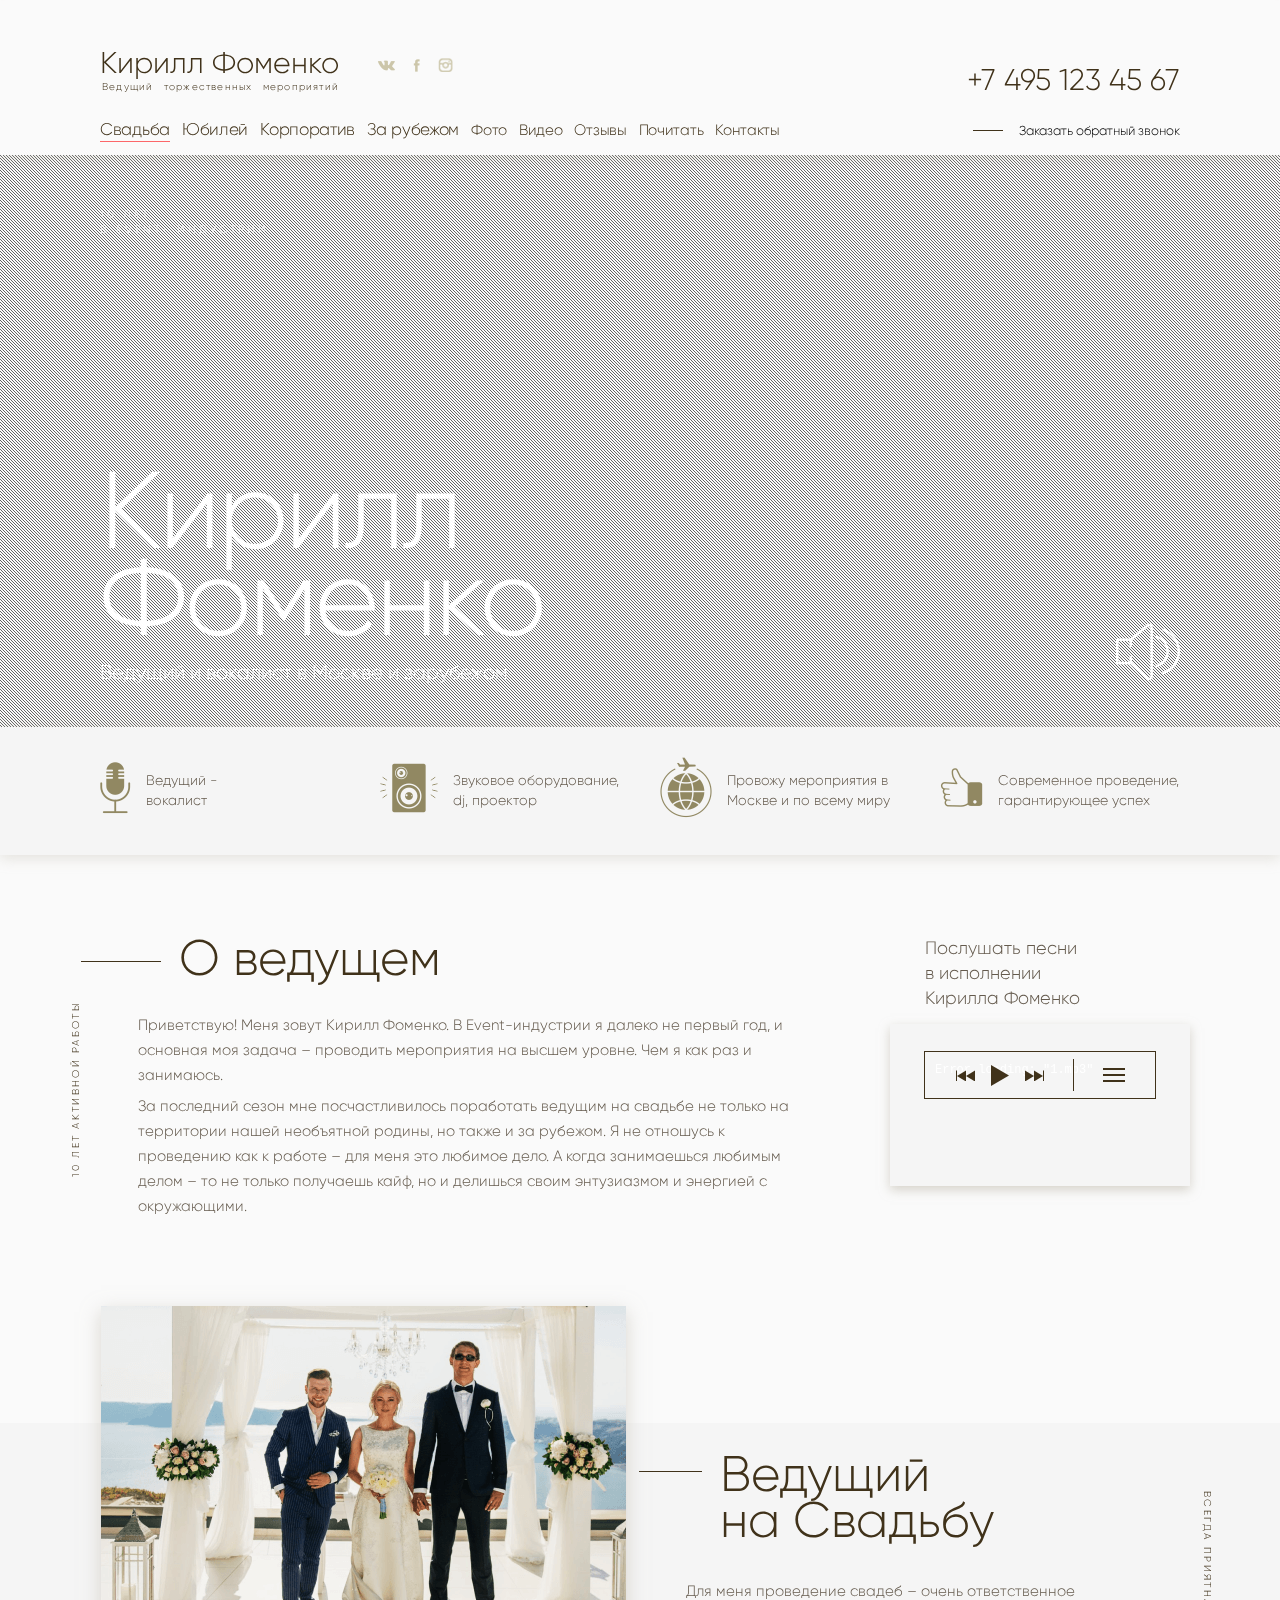
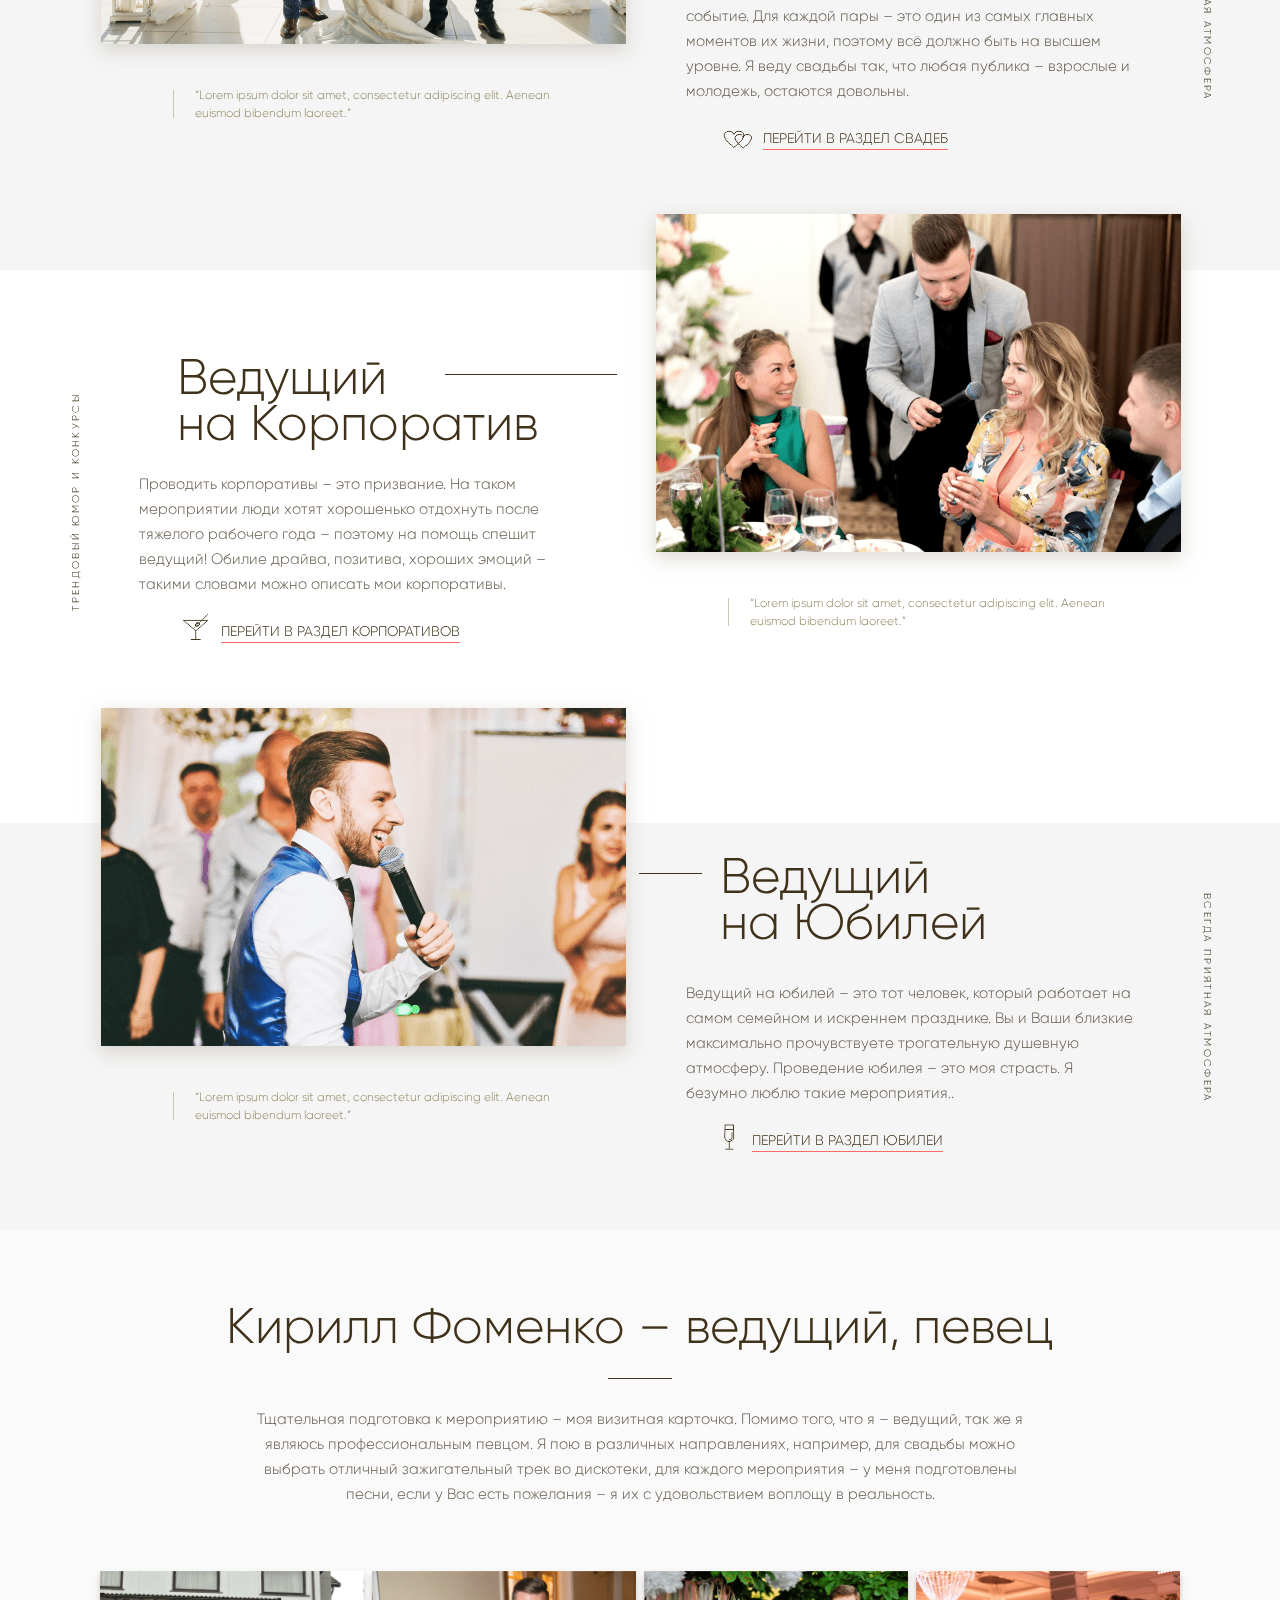
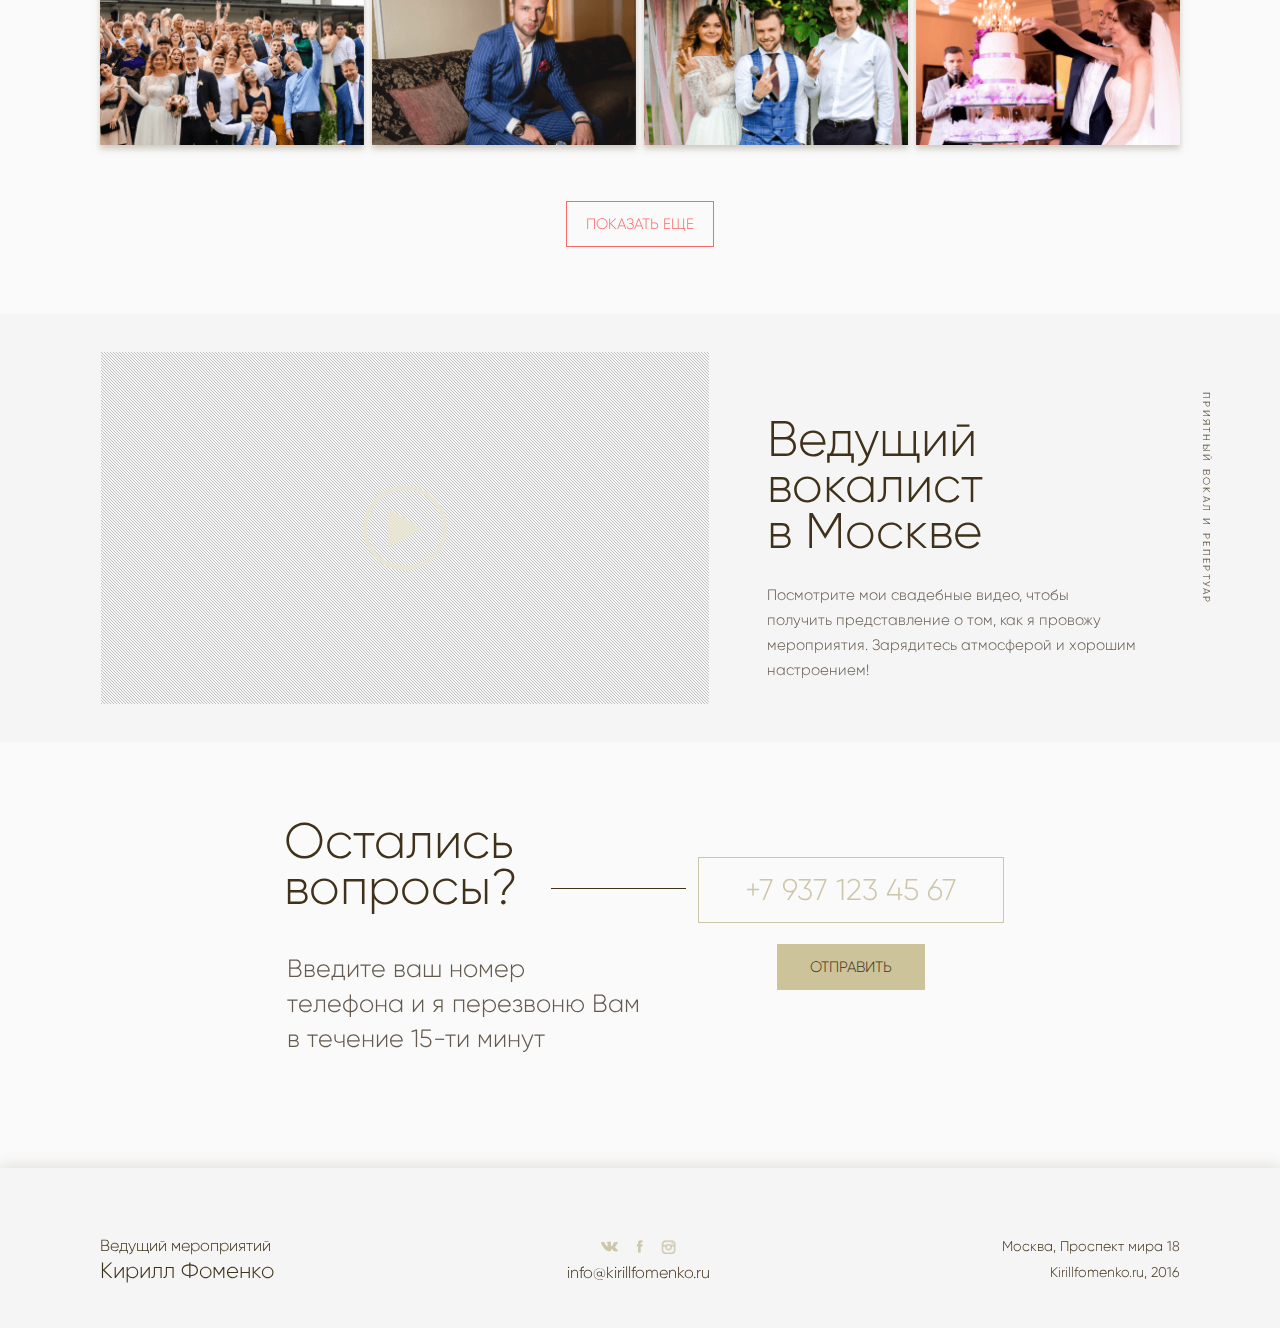
==== commit 83f3ac6b: "add volume btn" ====
--- a/index.html
+++ b/index.html
@@ -8,6 +8,18 @@
     <link rel="stylesheet" href="script/fancyBox/source/jquery.fancybox.css"/>
     <link rel="stylesheet" href="style/style.css"/>
     <link type="image/x-icon" href="favicon.ico" rel="shortcut icon">
+
+    <style>
+        @media (max-width: 1040px){
+            .first-screen{
+                background-image: url('image/index/slider/1.png');
+            }
+        }
+
+        .volume{
+            display: block!important;
+        }
+    </style>
 
     <meta name="viewport" content="width=device-width, height=device-height, initial-scale=1.0, user-scalable=no, maximum-scale=1.0"/>
 </head>
@@ -133,7 +145,7 @@
 
         <section class="first-screen">
             <div class="video-bg-wrap">
-                <video autoplay loop class="video-bg">
+                <video autoplay loop class="video-bg" id="video">
                     <source src="video-fhd.mp4" type="video/mp4">
                     <source src="video-fhd.webm" type="video/webm">
                 </video>
@@ -163,6 +175,11 @@
                     Фоменко
                 </h1>
                 <p class="subtitle">Ведущий и вокалист в Москве и зарубежом</p>
+
+                <button class="volume" data-toggle="active">
+                    <img src="image/ui/on.png" alt="pic">
+                    <img src="image/ui/off.png" alt="pic">
+                </button>
             </div>
         </section>
 
--- a/style/style.css
+++ b/style/style.css
@@ -1,2 +1,2 @@
-.flex-box{display:-webkit-box;display:-ms-box;display:box;display:-ms-flexbox;display:-webkit-flex;display:flex}.flex-box>.flex-align--auto{-ms-flex-item-align:auto;flex-item-align:auto;-webkit-align-self:auto;-ms-align-self:auto;align-self:auto}.flex-box>.flex-align--start{-ms-flex-item-align:flex-start;flex-item-align:flex-start;-webkit-align-self:flex-start;-ms-align-self:flex-start;align-self:flex-start}.flex-box>.flex-align--end{-ms-flex-item-align:flex-end;flex-item-align:flex-end;-webkit-align-self:flex-end;-ms-align-self:flex-end;align-self:flex-end}.flex-box>.flex-align--center{-ms-flex-item-align:center;flex-item-align:center;-webkit-align-self:center;-ms-align-self:center;align-self:center}.flex-box>.flex-align--baseline{-ms-flex-item-align:baseline;flex-item-align:baseline;-webkit-align-self:baseline;-ms-align-self:baseline;align-self:baseline}.flex-box>.flex-align--stretch{-ms-flex-item-align:stretch;flex-item-align:stretch;-webkit-align-self:stretch;-ms-align-self:stretch;align-self:stretch}.flex-order--n-1{-webkit-box-ordinal-group:0;-ms-box-ordinal-group:0;box-ordinal-group:0;-ms-flex-order:-1;-webkit-order:-1;-ms-order:-1;order:-1}.flex-order--n0{-webkit-box-ordinal-group:1;-ms-box-ordinal-group:1;box-ordinal-group:1;-ms-flex-order:0;-webkit-order:0;-ms-order:0;order:0}.flex-order--n1{-webkit-box-ordinal-group:2;-ms-box-ordinal-group:2;box-ordinal-group:2;-ms-flex-order:1;-webkit-order:1;-ms-order:1;order:1}.flex-order--n2{-webkit-box-ordinal-group:3;-ms-box-ordinal-group:3;box-ordinal-group:3;-ms-flex-order:2;-webkit-order:2;-ms-order:2;order:2}.flex-order--n3{-webkit-box-ordinal-group:4;-ms-box-ordinal-group:4;box-ordinal-group:4;-ms-flex-order:3;-webkit-order:3;-ms-order:3;order:3}.flex-order--n4{-webkit-box-ordinal-group:5;-ms-box-ordinal-group:5;box-ordinal-group:5;-ms-flex-order:4;-webkit-order:4;-ms-order:4;order:4}.flex-order--n5{-webkit-box-ordinal-group:6;-ms-box-ordinal-group:6;box-ordinal-group:6;-ms-flex-order:5;-webkit-order:5;-ms-order:5;order:5}.flex-direction--row{-ms-box-orient:horizontal;box-orient:horizontal;-webkit-flex-direction:row;-ms-flex-direction:row;flex-direction:row}.flex-direction--row-reverse{-ms-box-orient:horizontal;box-orient:horizontal;-ms-box-direction:reverse;box-direction:reverse;-webkit-flex-direction:row-reverse;-ms-flex-direction:row-reverse;flex-direction:row-reverse}.flex-direction--column{-ms-box-orient:vertical;box-orient:vertical;-webkit-flex-direction:column;-ms-flex-direction:column;flex-direction:column}.flex-direction--column-reverse{-ms-box-orient:vertical;box-orient:vertical;-ms-box-direction:reverse;box-direction:reverse;-webkit-flex-direction:column-reverse;-ms-flex-direction:column-reverse;flex-direction:column-reverse}.flex-h-align--start{-ms-box-pack:start;box-pack:start;-ms-flex-pack:start;-webkit-justify-content:flex-start;-ms-justify-content:flex-start;justify-content:flex-start}.flex-h-align--end{-ms-box-pack:end;box-pack:end;-ms-flex-pack:end;-webkit-justify-content:flex-end;-ms-justify-content:flex-end;justify-content:flex-end}.flex-h-align--center{-ms-flex-pack:center;-webkit-justify-content:center;-ms-justify-content:center;justify-content:center}.flex-h-align--between{-ms-flex-pack:justify;-webkit-justify-content:space-between;-ms-justify-content:space-between;justify-content:space-between}.flex-h-align--around{-ms-flex-pack:distribute;-webkit-justify-content:space-around;-ms-justify-content:space-around;justify-content:space-around}.flex-wrap--nowrap{-ms-box-lines:single;box-lines:single;-webkit-flex-wrap:nowrap;-ms-flex-wrap:nowrap;flex-wrap:nowrap}.flex-wrap--wrap{-ms-box-lines:multiple;box-lines:multiple;-webkit-flex-wrap:wrap;-ms-flex-wrap:wrap;flex-wrap:wrap}.flex-v-align--start{-ms-flex-line-pack:start;-webkit-align-content:flex-start;align-content:flex-start}.flex-v-align--end{-ms-flex-line-pack:end;-webkit-align-content:flex-end;align-content:flex-end}.flex-v-align--center{-ms-flex-line-pack:center;-webkit-align-content:center;align-content:center}.flex-v-align--between{-ms-flex-line-pack:justify;-webkit-align-content:space-between;align-content:space-between}.flex-v-align--around{-ms-flex-line-pack:distribute;-webkit-align-content:space-around;align-content:space-around}.flex-v-align--stretch{-ms-flex-line-pack:stretch;-webkit-align-content:stretch;align-content:stretch}.flex-v-align-items--start{-ms-box-align:start;box-align:start;-ms-flex-align:start;-webkit-align-items:flex-start;-ms-align-items:flex-start;align-items:flex-start}.flex-v-align-items--end{-ms-box-align:end;box-align:end;-ms-flex-align:end;-webkit-align-items:flex-end;-ms-align-items:flex-end;align-items:flex-end}.flex-v-align-items--center{-ms-box-align:center;box-align:center;-ms-flex-align:center;-webkit-align-items:center;-ms-align-items:center;align-items:center}.flex-v-align-items--baseline{-ms-box-align:baseline;box-align:baseline;-ms-flex-align:baseline;-webkit-align-items:baseline;-ms-align-items:baseline;align-items:baseline}.flex-v-align-items--stretch{-ms-box-align:stretch;box-align:stretch;-ms-flex-align:stretch;-webkit-align-items:stretch;-ms-align-items:stretch;align-items:stretch}@media (min-width: 960px){.flex_between-md{display:-webkit-box;display:-ms-box;display:box;display:-ms-flexbox;display:-webkit-flex;display:flex;-ms-flex-pack:justify;-webkit-justify-content:space-between;-ms-justify-content:space-between;justify-content:space-between;-ms-box-align:center;box-align:center;-ms-flex-align:center;-webkit-align-items:center;-ms-align-items:center;align-items:center}.flex_between-md_top{display:-webkit-box;display:-ms-box;display:box;display:-ms-flexbox;display:-webkit-flex;display:flex;-ms-flex-pack:justify;-webkit-justify-content:space-between;-ms-justify-content:space-between;justify-content:space-between;-ms-box-align:start;box-align:start;-ms-flex-align:start;-webkit-align-items:flex-start;-ms-align-items:flex-start;align-items:flex-start}.flex_between-md_bottom{display:-webkit-box;display:-ms-box;display:box;display:-ms-flexbox;display:-webkit-flex;display:flex;-ms-flex-pack:justify;-webkit-justify-content:space-between;-ms-justify-content:space-between;justify-content:space-between;-ms-box-align:end;box-align:end;-ms-flex-align:end;-webkit-align-items:flex-end;-ms-align-items:flex-end;align-items:flex-end}}@media (min-width: 768px){.flex_between-sm{display:-webkit-box;display:-ms-box;display:box;display:-ms-flexbox;display:-webkit-flex;display:flex;-ms-flex-pack:justify;-webkit-justify-content:space-between;-ms-justify-content:space-between;justify-content:space-between;-ms-box-align:center;box-align:center;-ms-flex-align:center;-webkit-align-items:center;-ms-align-items:center;align-items:center}.flex_between-sm_top{display:-webkit-box;display:-ms-box;display:box;display:-ms-flexbox;display:-webkit-flex;display:flex;-ms-flex-pack:justify;-webkit-justify-content:space-between;-ms-justify-content:space-between;justify-content:space-between;-ms-box-align:start;box-align:start;-ms-flex-align:start;-webkit-align-items:flex-start;-ms-align-items:flex-start;align-items:flex-start}.flex_between-sm_bottom{display:-webkit-box;display:-ms-box;display:box;display:-ms-flexbox;display:-webkit-flex;display:flex;-ms-flex-pack:justify;-webkit-justify-content:space-between;-ms-justify-content:space-between;justify-content:space-between;-ms-box-align:end;box-align:end;-ms-flex-align:end;-webkit-align-items:flex-end;-ms-align-items:flex-end;align-items:flex-end}}@media (min-width: 420px){.flex_between-xs{display:-webkit-box;display:-ms-box;display:box;display:-ms-flexbox;display:-webkit-flex;display:flex;-ms-flex-pack:justify;-webkit-justify-content:space-between;-ms-justify-content:space-between;justify-content:space-between;-ms-box-align:center;box-align:center;-ms-flex-align:center;-webkit-align-items:center;-ms-align-items:center;align-items:center}.flex_between-xs_top{display:-webkit-box;display:-ms-box;display:box;display:-ms-flexbox;display:-webkit-flex;display:flex;-ms-flex-pack:justify;-webkit-justify-content:space-between;-ms-justify-content:space-between;justify-content:space-between;-ms-box-align:start;box-align:start;-ms-flex-align:start;-webkit-align-items:flex-start;-ms-align-items:flex-start;align-items:flex-start}.flex_between-xs_bottom{display:-webkit-box;display:-ms-box;display:box;display:-ms-flexbox;display:-webkit-flex;display:flex;-ms-flex-pack:justify;-webkit-justify-content:space-between;-ms-justify-content:space-between;justify-content:space-between;-ms-box-align:end;box-align:end;-ms-flex-align:end;-webkit-align-items:flex-end;-ms-align-items:flex-end;align-items:flex-end}}@media (min-width: 319px){.flex_between-min{display:-webkit-box;display:-ms-box;display:box;display:-ms-flexbox;display:-webkit-flex;display:flex;-ms-flex-pack:justify;-webkit-justify-content:space-between;-ms-justify-content:space-between;justify-content:space-between;-ms-box-align:center;box-align:center;-ms-flex-align:center;-webkit-align-items:center;-ms-align-items:center;align-items:center}.flex_between-min_top{display:-webkit-box;display:-ms-box;display:box;display:-ms-flexbox;display:-webkit-flex;display:flex;-ms-flex-pack:justify;-webkit-justify-content:space-between;-ms-justify-content:space-between;justify-content:space-between;-ms-box-align:start;box-align:start;-ms-flex-align:start;-webkit-align-items:flex-start;-ms-align-items:flex-start;align-items:flex-start}.flex_between-min_bottom{display:-webkit-box;display:-ms-box;display:box;display:-ms-flexbox;display:-webkit-flex;display:flex;-ms-flex-pack:justify;-webkit-justify-content:space-between;-ms-justify-content:space-between;justify-content:space-between;-ms-box-align:end;box-align:end;-ms-flex-align:end;-webkit-align-items:flex-end;-ms-align-items:flex-end;align-items:flex-end}}@media (min-width: 960px){.flex_around-md{display:-webkit-box;display:-ms-box;display:box;display:-ms-flexbox;display:-webkit-flex;display:flex;-ms-flex-pack:distribute;-webkit-justify-content:space-around;-ms-justify-content:space-around;justify-content:space-around;-ms-box-align:center;box-align:center;-ms-flex-align:center;-webkit-align-items:center;-ms-align-items:center;align-items:center}.flex_around-md_top{display:-webkit-box;display:-ms-box;display:box;display:-ms-flexbox;display:-webkit-flex;display:flex;-ms-flex-pack:distribute;-webkit-justify-content:space-around;-ms-justify-content:space-around;justify-content:space-around;-ms-box-align:start;box-align:start;-ms-flex-align:start;-webkit-align-items:flex-start;-ms-align-items:flex-start;align-items:flex-start}.flex_around-md_bottom{display:-webkit-box;display:-ms-box;display:box;display:-ms-flexbox;display:-webkit-flex;display:flex;-ms-flex-pack:distribute;-webkit-justify-content:space-around;-ms-justify-content:space-around;justify-content:space-around;-ms-box-align:end;box-align:end;-ms-flex-align:end;-webkit-align-items:flex-end;-ms-align-items:flex-end;align-items:flex-end}}@media (min-width: 768px){.flex_around-sm{display:-webkit-box;display:-ms-box;display:box;display:-ms-flexbox;display:-webkit-flex;display:flex;-ms-flex-pack:distribute;-webkit-justify-content:space-around;-ms-justify-content:space-around;justify-content:space-around;-ms-box-align:center;box-align:center;-ms-flex-align:center;-webkit-align-items:center;-ms-align-items:center;align-items:center}.flex_around-sm_top{display:-webkit-box;display:-ms-box;display:box;display:-ms-flexbox;display:-webkit-flex;display:flex;-ms-flex-pack:distribute;-webkit-justify-content:space-around;-ms-justify-content:space-around;justify-content:space-around;-ms-box-align:start;box-align:start;-ms-flex-align:start;-webkit-align-items:flex-start;-ms-align-items:flex-start;align-items:flex-start}.flex_around-sm_bottom{display:-webkit-box;display:-ms-box;display:box;display:-ms-flexbox;display:-webkit-flex;display:flex;-ms-flex-pack:distribute;-webkit-justify-content:space-around;-ms-justify-content:space-around;justify-content:space-around;-ms-box-align:end;box-align:end;-ms-flex-align:end;-webkit-align-items:flex-end;-ms-align-items:flex-end;align-items:flex-end}}@media (min-width: 420px){.flex_around-xs{display:-webkit-box;display:-ms-box;display:box;display:-ms-flexbox;display:-webkit-flex;display:flex;-ms-flex-pack:distribute;-webkit-justify-content:space-around;-ms-justify-content:space-around;justify-content:space-around;-ms-box-align:center;box-align:center;-ms-flex-align:center;-webkit-align-items:center;-ms-align-items:center;align-items:center}.flex_around-xs_top{display:-webkit-box;display:-ms-box;display:box;display:-ms-flexbox;display:-webkit-flex;display:flex;-ms-flex-pack:distribute;-webkit-justify-content:space-around;-ms-justify-content:space-around;justify-content:space-around;-ms-box-align:start;box-align:start;-ms-flex-align:start;-webkit-align-items:flex-start;-ms-align-items:flex-start;align-items:flex-start}.flex_around-xs_bottom{display:-webkit-box;display:-ms-box;display:box;display:-ms-flexbox;display:-webkit-flex;display:flex;-ms-flex-pack:distribute;-webkit-justify-content:space-around;-ms-justify-content:space-around;justify-content:space-around;-ms-box-align:end;box-align:end;-ms-flex-align:end;-webkit-align-items:flex-end;-ms-align-items:flex-end;align-items:flex-end}}@media (min-width: 319px){.flex_around-min{display:-webkit-box;display:-ms-box;display:box;display:-ms-flexbox;display:-webkit-flex;display:flex;-ms-flex-pack:distribute;-webkit-justify-content:space-around;-ms-justify-content:space-around;justify-content:space-around;-ms-box-align:center;box-align:center;-ms-flex-align:center;-webkit-align-items:center;-ms-align-items:center;align-items:center}.flex_around-min_top{display:-webkit-box;display:-ms-box;display:box;display:-ms-flexbox;display:-webkit-flex;display:flex;-ms-flex-pack:distribute;-webkit-justify-content:space-around;-ms-justify-content:space-around;justify-content:space-around;-ms-box-align:start;box-align:start;-ms-flex-align:start;-webkit-align-items:flex-start;-ms-align-items:flex-start;align-items:flex-start}.flex_around-min_bottom{display:-webkit-box;display:-ms-box;display:box;display:-ms-flexbox;display:-webkit-flex;display:flex;-ms-flex-pack:distribute;-webkit-justify-content:space-around;-ms-justify-content:space-around;justify-content:space-around;-ms-box-align:end;box-align:end;-ms-flex-align:end;-webkit-align-items:flex-end;-ms-align-items:flex-end;align-items:flex-end}}@media (min-width: 960px){.flex_start-md{display:-webkit-box;display:-ms-box;display:box;display:-ms-flexbox;display:-webkit-flex;display:flex;-ms-box-pack:start;box-pack:start;-ms-flex-pack:start;-webkit-justify-content:flex-start;-ms-justify-content:flex-start;justify-content:flex-start;-ms-box-align:center;box-align:center;-ms-flex-align:center;-webkit-align-items:center;-ms-align-items:center;align-items:center}.flex_start-md_top{display:-webkit-box;display:-ms-box;display:box;display:-ms-flexbox;display:-webkit-flex;display:flex;-ms-box-pack:start;box-pack:start;-ms-flex-pack:start;-webkit-justify-content:flex-start;-ms-justify-content:flex-start;justify-content:flex-start;-ms-box-align:start;box-align:start;-ms-flex-align:start;-webkit-align-items:flex-start;-ms-align-items:flex-start;align-items:flex-start}.flex_start-md_bottom{display:-webkit-box;display:-ms-box;display:box;display:-ms-flexbox;display:-webkit-flex;display:flex;-ms-box-pack:start;box-pack:start;-ms-flex-pack:start;-webkit-justify-content:flex-start;-ms-justify-content:flex-start;justify-content:flex-start;-ms-box-align:end;box-align:end;-ms-flex-align:end;-webkit-align-items:flex-end;-ms-align-items:flex-end;align-items:flex-end}}@media (min-width: 768px){.flex_start-sm{display:-webkit-box;display:-ms-box;display:box;display:-ms-flexbox;display:-webkit-flex;display:flex;-ms-box-pack:start;box-pack:start;-ms-flex-pack:start;-webkit-justify-content:flex-start;-ms-justify-content:flex-start;justify-content:flex-start;-ms-box-align:center;box-align:center;-ms-flex-align:center;-webkit-align-items:center;-ms-align-items:center;align-items:center}.flex_start-sm_top{display:-webkit-box;display:-ms-box;display:box;display:-ms-flexbox;display:-webkit-flex;display:flex;-ms-box-pack:start;box-pack:start;-ms-flex-pack:start;-webkit-justify-content:flex-start;-ms-justify-content:flex-start;justify-content:flex-start;-ms-box-align:start;box-align:start;-ms-flex-align:start;-webkit-align-items:flex-start;-ms-align-items:flex-start;align-items:flex-start}.flex_start-sm_bottom{display:-webkit-box;display:-ms-box;display:box;display:-ms-flexbox;display:-webkit-flex;display:flex;-ms-box-pack:start;box-pack:start;-ms-flex-pack:start;-webkit-justify-content:flex-start;-ms-justify-content:flex-start;justify-content:flex-start;-ms-box-align:end;box-align:end;-ms-flex-align:end;-webkit-align-items:flex-end;-ms-align-items:flex-end;align-items:flex-end}}@media (min-width: 420px){.flex_start-xs{display:-webkit-box;display:-ms-box;display:box;display:-ms-flexbox;display:-webkit-flex;display:flex;-ms-box-pack:start;box-pack:start;-ms-flex-pack:start;-webkit-justify-content:flex-start;-ms-justify-content:flex-start;justify-content:flex-start;-ms-box-align:center;box-align:center;-ms-flex-align:center;-webkit-align-items:center;-ms-align-items:center;align-items:center}.flex_start-xs_top{display:-webkit-box;display:-ms-box;display:box;display:-ms-flexbox;display:-webkit-flex;display:flex;-ms-box-pack:start;box-pack:start;-ms-flex-pack:start;-webkit-justify-content:flex-start;-ms-justify-content:flex-start;justify-content:flex-start;-ms-box-align:start;box-align:start;-ms-flex-align:start;-webkit-align-items:flex-start;-ms-align-items:flex-start;align-items:flex-start}.flex_start-xs_bottom{display:-webkit-box;display:-ms-box;display:box;display:-ms-flexbox;display:-webkit-flex;display:flex;-ms-box-pack:start;box-pack:start;-ms-flex-pack:start;-webkit-justify-content:flex-start;-ms-justify-content:flex-start;justify-content:flex-start;-ms-box-align:end;box-align:end;-ms-flex-align:end;-webkit-align-items:flex-end;-ms-align-items:flex-end;align-items:flex-end}}@media (min-width: 319px){.flex_start-min{display:-webkit-box;display:-ms-box;display:box;display:-ms-flexbox;display:-webkit-flex;display:flex;-ms-box-pack:start;box-pack:start;-ms-flex-pack:start;-webkit-justify-content:flex-start;-ms-justify-content:flex-start;justify-content:flex-start;-ms-box-align:center;box-align:center;-ms-flex-align:center;-webkit-align-items:center;-ms-align-items:center;align-items:center}.flex_start-min_top{display:-webkit-box;display:-ms-box;display:box;display:-ms-flexbox;display:-webkit-flex;display:flex;-ms-box-pack:start;box-pack:start;-ms-flex-pack:start;-webkit-justify-content:flex-start;-ms-justify-content:flex-start;justify-content:flex-start;-ms-box-align:start;box-align:start;-ms-flex-align:start;-webkit-align-items:flex-start;-ms-align-items:flex-start;align-items:flex-start}.flex_start-min_bottom{display:-webkit-box;display:-ms-box;display:box;display:-ms-flexbox;display:-webkit-flex;display:flex;-ms-box-pack:start;box-pack:start;-ms-flex-pack:start;-webkit-justify-content:flex-start;-ms-justify-content:flex-start;justify-content:flex-start;-ms-box-align:end;box-align:end;-ms-flex-align:end;-webkit-align-items:flex-end;-ms-align-items:flex-end;align-items:flex-end}}@media (min-width: 960px){.flex_end-md{display:-webkit-box;display:-ms-box;display:box;display:-ms-flexbox;display:-webkit-flex;display:flex;-ms-box-pack:end;box-pack:end;-ms-flex-pack:end;-webkit-justify-content:flex-end;-ms-justify-content:flex-end;justify-content:flex-end;-ms-box-align:center;box-align:center;-ms-flex-align:center;-webkit-align-items:center;-ms-align-items:center;align-items:center}.flex_end-md_top{display:-webkit-box;display:-ms-box;display:box;display:-ms-flexbox;display:-webkit-flex;display:flex;-ms-box-pack:end;box-pack:end;-ms-flex-pack:end;-webkit-justify-content:flex-end;-ms-justify-content:flex-end;justify-content:flex-end;-ms-box-align:start;box-align:start;-ms-flex-align:start;-webkit-align-items:flex-start;-ms-align-items:flex-start;align-items:flex-start}.flex_end-md_bottom{display:-webkit-box;display:-ms-box;display:box;display:-ms-flexbox;display:-webkit-flex;display:flex;-ms-box-pack:end;box-pack:end;-ms-flex-pack:end;-webkit-justify-content:flex-end;-ms-justify-content:flex-end;justify-content:flex-end;-ms-box-align:end;box-align:end;-ms-flex-align:end;-webkit-align-items:flex-end;-ms-align-items:flex-end;align-items:flex-end}}@media (min-width: 768px){.flex_end-sm{display:-webkit-box;display:-ms-box;display:box;display:-ms-flexbox;display:-webkit-flex;display:flex;-ms-box-pack:end;box-pack:end;-ms-flex-pack:end;-webkit-justify-content:flex-end;-ms-justify-content:flex-end;justify-content:flex-end;-ms-box-align:center;box-align:center;-ms-flex-align:center;-webkit-align-items:center;-ms-align-items:center;align-items:center}.flex_end-sm_top{display:-webkit-box;display:-ms-box;display:box;display:-ms-flexbox;display:-webkit-flex;display:flex;-ms-box-pack:end;box-pack:end;-ms-flex-pack:end;-webkit-justify-content:flex-end;-ms-justify-content:flex-end;justify-content:flex-end;-ms-box-align:start;box-align:start;-ms-flex-align:start;-webkit-align-items:flex-start;-ms-align-items:flex-start;align-items:flex-start}.flex_end-sm_bottom{display:-webkit-box;display:-ms-box;display:box;display:-ms-flexbox;display:-webkit-flex;display:flex;-ms-box-pack:end;box-pack:end;-ms-flex-pack:end;-webkit-justify-content:flex-end;-ms-justify-content:flex-end;justify-content:flex-end;-ms-box-align:end;box-align:end;-ms-flex-align:end;-webkit-align-items:flex-end;-ms-align-items:flex-end;align-items:flex-end}}@media (min-width: 420px){.flex_end-xs{display:-webkit-box;display:-ms-box;display:box;display:-ms-flexbox;display:-webkit-flex;display:flex;-ms-box-pack:end;box-pack:end;-ms-flex-pack:end;-webkit-justify-content:flex-end;-ms-justify-content:flex-end;justify-content:flex-end;-ms-box-align:center;box-align:center;-ms-flex-align:center;-webkit-align-items:center;-ms-align-items:center;align-items:center}.flex_end-xs_top{display:-webkit-box;display:-ms-box;display:box;display:-ms-flexbox;display:-webkit-flex;display:flex;-ms-box-pack:end;box-pack:end;-ms-flex-pack:end;-webkit-justify-content:flex-end;-ms-justify-content:flex-end;justify-content:flex-end;-ms-box-align:start;box-align:start;-ms-flex-align:start;-webkit-align-items:flex-start;-ms-align-items:flex-start;align-items:flex-start}.flex_end-xs_bottom{display:-webkit-box;display:-ms-box;display:box;display:-ms-flexbox;display:-webkit-flex;display:flex;-ms-box-pack:end;box-pack:end;-ms-flex-pack:end;-webkit-justify-content:flex-end;-ms-justify-content:flex-end;justify-content:flex-end;-ms-box-align:end;box-align:end;-ms-flex-align:end;-webkit-align-items:flex-end;-ms-align-items:flex-end;align-items:flex-end}}@media (min-width: 319px){.flex_end-min{display:-webkit-box;display:-ms-box;display:box;display:-ms-flexbox;display:-webkit-flex;display:flex;-ms-box-pack:end;box-pack:end;-ms-flex-pack:end;-webkit-justify-content:flex-end;-ms-justify-content:flex-end;justify-content:flex-end;-ms-box-align:center;box-align:center;-ms-flex-align:center;-webkit-align-items:center;-ms-align-items:center;align-items:center}.flex_end-min_top{display:-webkit-box;display:-ms-box;display:box;display:-ms-flexbox;display:-webkit-flex;display:flex;-ms-box-pack:end;box-pack:end;-ms-flex-pack:end;-webkit-justify-content:flex-end;-ms-justify-content:flex-end;justify-content:flex-end;-ms-box-align:start;box-align:start;-ms-flex-align:start;-webkit-align-items:flex-start;-ms-align-items:flex-start;align-items:flex-start}.flex_end-min_bottom{display:-webkit-box;display:-ms-box;display:box;display:-ms-flexbox;display:-webkit-flex;display:flex;-ms-box-pack:end;box-pack:end;-ms-flex-pack:end;-webkit-justify-content:flex-end;-ms-justify-content:flex-end;justify-content:flex-end;-ms-box-align:end;box-align:end;-ms-flex-align:end;-webkit-align-items:flex-end;-ms-align-items:flex-end;align-items:flex-end}}.block-center{margin:0 auto 0 auto;display:block}.block-left{margin:0 0 0 0;display:block}.block-right{margin:0 0 0 auto;display:block}@media (max-width: 960px){.block_md-center{margin:0 auto 0 auto;display:block}.block_md-left{margin:0 0 0 0;display:block}.block_md-right{margin:0 0 0 auto;display:block}}@media (max-width: 768px){.block_sm-center{margin:0 auto 0 auto;display:block}.block_sm-left{margin:0 0 0 0;display:block}.block_sm-right{margin:0 0 0 auto;display:block}}@media (max-width: 420px){.block_xs-center{margin:0 auto 0 auto;display:block}.block_xs-left{margin:0 0 0 0;display:block}.block_xs-right{margin:0 0 0 auto;display:block}}@media (max-width: 319px){.block_min-center{margin:0 auto 0 auto;display:block}.block_min-left{margin:0 0 0 0;display:block}.block_min-right{margin:0 0 0 auto;display:block}}@font-face{font-family:Gilroy;src:url("../fonts/gilroy-light.woff");font-weight:300}.animated-circle{width:80px;height:80px;margin:0 auto;position:relative;z-index:1;border-radius:50%;transform-origin:50% 50%}.animated-circle>*{font-size:0;display:block;position:absolute;top:calc(50% - 5px);left:calc(50% - 5px);width:10px;height:10px;border-radius:50%}.animated-circle>*:after{content:'';top:0;left:0;position:absolute;width:100%;height:100%;background-color:#5f9ea0;animation:letterAnimation 1.5s infinite;-webkit-animation:letterAnimation 1.5s infinite;border-radius:50%}.animated-circle>*:nth-of-type(1):after{animation-delay:.1s;-webkit-animation-delay:.1s}.animated-circle>*:nth-of-type(2):after{animation-delay:.2s;-webkit-animation-delay:.2s}.animated-circle>*:nth-of-type(3):after{animation-delay:.3s;-webkit-animation-delay:.3s}.animated-circle>*:nth-of-type(4):after{animation-delay:.4s;-webkit-animation-delay:.4s}.animated-circle>*:nth-of-type(5):after{animation-delay:.5s;-webkit-animation-delay:.5s}.animated-circle>*:nth-of-type(6):after{animation-delay:.6s;-webkit-animation-delay:.6s}.animated-circle>*:nth-of-type(7):after{animation-delay:.7s;-webkit-animation-delay:.7s}.animated-circle>*:nth-of-type(8):after{animation-delay:.8s;-webkit-animation-delay:.8s}.animated-circle>*:nth-of-type(9):after{animation-delay:.9s;-webkit-animation-delay:.9s}.animated-circle>*:nth-of-type(10):after{animation-delay:1s;-webkit-animation-delay:1s}.animated-circle>*:nth-of-type(1){transform:rotate(36deg) translateX(40px);-webkit-transform:rotate(36deg) translateX(40px)}.animated-circle>*:nth-of-type(2){transform:rotate(72deg) translateX(40px);-webkit-transform:rotate(72deg) translateX(40px)}.animated-circle>*:nth-of-type(3){transform:rotate(108deg) translateX(40px);-webkit-transform:rotate(108deg) translateX(40px)}.animated-circle>*:nth-of-type(4){transform:rotate(144deg) translateX(40px);-webkit-transform:rotate(144deg) translateX(40px)}.animated-circle>*:nth-of-type(5){transform:rotate(180deg) translateX(40px);-webkit-transform:rotate(180deg) translateX(40px)}.animated-circle>*:nth-of-type(6){transform:rotate(216deg) translateX(40px);-webkit-transform:rotate(216deg) translateX(40px)}.animated-circle>*:nth-of-type(7){transform:rotate(252deg) translateX(40px);-webkit-transform:rotate(252deg) translateX(40px)}.animated-circle>*:nth-of-type(8){transform:rotate(288deg) translateX(40px);-webkit-transform:rotate(288deg) translateX(40px)}.animated-circle>*:nth-of-type(9){transform:rotate(324deg) translateX(40px);-webkit-transform:rotate(324deg) translateX(40px)}.animated-circle>*:nth-of-type(10){transform:rotate(360deg) translateX(40px);-webkit-transform:rotate(360deg) translateX(40px)}@keyframes letterAnimation{0%{transform:scale(1)}50%{transform:scale(0);background-color:#7fffd4}100%{transform:scale(1)}}@-webkit-keyframes letterAnimation{0%{-webkit-transform:scale(1)}50%{-webkit-transform:scale(0);background-color:#7fffd4}100%{-webkit-transform:scale(1)}}body{padding:0;margin:0;font-family:Gilroy;background-color:#fafafa}.wrapper{max-width:1140px;width:100%;min-width:319px;margin:0 auto;position:relative;z-index:1}@media (max-width: 1140px){.wrapper{padding:0 8px}}.wrapper_small{max-width:1080px;width:100%;min-width:319px;margin:0 auto;position:relative;z-index:1}@media (max-width: 1080px){.wrapper_small{padding:0 8px}}.wrapper-all{width:100%;overflow:hidden;min-width:319px}*{box-sizing:border-box}h1,h2,h3,h4,p,a,img,ul,li{padding:0;margin:0;text-decoration:none;list-style-type:none;color:inherit}header,section,footer{width:100%;min-width:319px;margin:0 auto;box-sizing:border-box;background-position:center;background-repeat:no-repeat;background-size:cover;position:relative}textarea,button,input{position:relative;box-sizing:border-box;border:none;background-color:transparent;outline:none;border-radius:0;font-family:Gilroy;padding:0}button{cursor:pointer}.col{display:inline-block;vertical-align:top}.col-m{display:inline-block;vertical-align:middle}@media (max-width: 960px){.hidden-md{display:none !important}}@media (min-width: 960px){.show-md{display:none !important}}@media (max-width: 768px){.hidden-sm{display:none !important}}@media (min-width: 768px){.show-sm{display:none !important}}@media (max-width: 420px){.hidden-xs{display:none !important}}@media (min-width: 420px){.show-xs{display:none !important}}.heading{font-size:50px;font-weight:300;line-height:46px;text-align:left;color:#40321a;position:relative}.heading:before{content:'';position:absolute;z-index:1;height:1px;background-color:#40321a;right:calc(100% + 18px);top:calc(50% + 3px)}@media (max-width: 768px){.heading{text-align:center;font-size:34px;line-height:30px}.heading br{display:none}}.text{color:#645a4d;font-size:15px;font-weight:300;line-height:25px}.vertical-text{color:#40321a;font-size:10px;font-weight:300;position:absolute;letter-spacing:2.3px}@media (max-width: 960px){.vertical-text{display:none}}.social a{display:inline-block;vertical-align:middle;position:relative;z-index:1;overflow:hidden}.social a img{display:block;transition:.25s all;-webkit-transition:.25s all}.social a img:nth-of-type(2){position:absolute;top:0;left:0;z-index:2;opacity:0}.social a:hover img:nth-of-type(1){opacity:0}.social a:hover img:nth-of-type(2){opacity:1}.first-screen{padding:52px 0 43px 0;overflow:hidden}@media (max-width: 960px){.first-screen{padding:120px 0 43px 0}}.first-screen .wrapper_small{pointer-events:none}.first-screen .quote{opacity:0.8;color:white;font-size:11px;font-weight:300;line-height:15px;letter-spacing:2.9px;margin-bottom:231px}@media (max-width: 768px){.first-screen .quote{margin-bottom:140px}}.first-screen .title{color:white;font-size:109px;font-weight:300;line-height:87px;letter-spacing:-3px;margin:0 0 19px 0}@media (max-width: 768px){.first-screen .title{font-size:50px;line-height:40px}}.first-screen .subtitle{color:white;font-size:20px;font-weight:300}.first-screen .slider{position:absolute;top:0;left:0;width:100%;height:100%;z-index:1}.first-screen .slider .slick-list{height:100%}.first-screen .slider .slick-track{height:100%}.first-screen .slider .slide{height:100%;background-size:cover;background-repeat:no-repeat;background-position:center;position:relative;z-index:1;overflow:hidden}.first-screen .slider:before{content:'';position:absolute;left:0;bottom:0;width:100%;z-index:2;background-image:linear-gradient(to top, rgba(77,77,66,0.84) 0%, rgba(77,77,66,0.84) 0%, rgba(255,255,255,0) 100%, rgba(255,255,255,0.48) 100%, #fff 100%);height:52%;pointer-events:none}.first-screen .slick-dots{position:absolute;z-index:10;bottom:48px;font-size:0;right:calc(50% - 540px)}@media (max-width: 1080px){.first-screen .slick-dots{right:10px}}@media (max-width: 768px){.first-screen .slick-dots{right:0px;width:100%;text-align:center;bottom:16px}}.first-screen .slick-dots li{display:inline-block;vertical-align:top;margin:0 0 0 18px}.first-screen .slick-dots li button{width:12px;height:12px;opacity:0.5;background-color:white;font-size:0}.first-screen .slick-dots li.slick-active button{background-color:transparent;border:1px solid white}.first-screen .video-bg-wrap{position:absolute;top:-50%;left:-50%;width:200%;height:200%;z-index:-10}.first-screen .video-bg-wrap .video-bg{position:absolute;top:0;left:0;right:0;bottom:0;margin:auto;min-width:50%;min-height:50%;overflow-x:hidden;z-index:1}@media (max-width: 1140px){.first-screen .video-bg-wrap{display:none}}.first-screen .video-bg-wrap:before{content:'';position:absolute;top:0;left:0;width:100%;height:100%;background-image:url("../image/ui/video-bg.png");background-repeat:repeat;z-index:5;pointer-events:none}.about{color:#645a4d;padding:80px 0 198px 0;z-index:5}@media (max-width: 960px){.about{padding:40px 0}}.about .container{display:-webkit-box;display:-ms-box;display:box;display:-ms-flexbox;display:-webkit-flex;display:flex;-ms-flex-pack:justify;-webkit-justify-content:space-between;-ms-justify-content:space-between;justify-content:space-between;-ms-box-align:start;box-align:start;-ms-flex-align:start;-webkit-align-items:flex-start;-ms-align-items:flex-start;align-items:flex-start;padding:0 20px 0 68px}@media (max-width: 960px){.about .container{display:block;padding:0;text-align:center}}.about .vertical-text{top:66px;left:0;transform:rotate(-90deg) translateX(-100%);-webkit-transform:rotate(-90deg) translateX(-100%);transform-origin:0 0}.about .heading{margin:0 0 32px 41px}@media (max-width: 960px){.about .heading{margin:15px auto;display:block;text-align:center}}.about .heading:before{width:80px}.about .text{margin-bottom:6px}.about .player-wrap{margin-left:85px}@media (max-width: 960px){.about .player-wrap{margin:15px auto;display:block}}.about .player-wrap .text{font-size:18px;padding:1px 100px 0 35px;margin-bottom:13px}@media (max-width: 960px){.about .player-wrap .text{padding:0}}.grey-block{background-color:#f5f5f5;padding:30px 0 100px 0}@media (max-width: 960px){.grey-block{padding:40px 0;text-align:center}}.grey-block .vertical-text{top:29px;right:9px;transform:rotate(90deg) translateX(100%);-webkit-transform:rotate(90deg) translateX(100%);transform-origin:100% 100%}.grey-block .container{display:-webkit-box;display:-ms-box;display:box;display:-ms-flexbox;display:-webkit-flex;display:flex;-ms-box-pack:start;box-pack:start;-ms-flex-pack:start;-webkit-justify-content:flex-start;-ms-justify-content:flex-start;justify-content:flex-start;-ms-box-align:start;box-align:start;-ms-flex-align:start;-webkit-align-items:flex-start;-ms-align-items:flex-start;align-items:flex-start;padding:0 0 0 31px}@media (max-width: 960px){.grey-block .container{-ms-box-lines:multiple;box-lines:multiple;-webkit-flex-wrap:wrap;-ms-flex-wrap:wrap;flex-wrap:wrap;padding:0 0 0 0}}.grey-block .pic-block{max-width:525px}@media (max-width: 960px){.grey-block .pic-block{max-width:100%;width:100%;margin:10px auto}}.grey-block .pic-block .pic{max-width:100%;display:block;margin:-145px 0 0 0;position:relative;z-index:2;box-shadow:0 6px 18px rgba(185,180,166,0.5)}@media (max-width: 960px){.grey-block .pic-block .pic{max-width:100%;margin:10px auto}}.grey-block .pic-block .quote{color:#918862;font-size:12px;font-weight:300;line-height:18px;position:relative;z-index:1;margin:42px 0 0 72px;padding-left:22px;max-width:400px;width:100%}.grey-block .pic-block .quote:before{content:'';position:absolute;top:50%;left:0;width:1px;height:calc(100% - 8px);background-color:#ccc6aa;z-index:1;transform:translateY(-50%);-webkit-transform:translateY(-50%)}@media (max-width: 960px){.grey-block .pic-block .quote{max-width:100%;width:100%;margin:20px auto 5px auto;text-align:center;padding:0}.grey-block .pic-block .quote:before{display:none}}.grey-block .text-block{max-width:450px;margin:0 0 0 60px}@media (max-width: 960px){.grey-block .text-block{max-width:100%;width:100%;margin:10px auto;order:-1}}.grey-block .heading{margin:0 0 36px 34px}.grey-block .heading:before{width:63px;top:20px}@media (max-width: 960px){.grey-block .heading{text-align:center;margin:0 auto 30px auto}.grey-block .heading br{display:none}.grey-block .heading:before{display:none}.grey-block .heading:after{content:'';display:block;margin:29px auto 28px auto;width:64px;height:1px;background-color:#40321a}}.grey-block .go-to{margin:24px 0 0 36px}@media (max-width: 960px){.grey-block .go-to{margin:15px auto;display:inline-block}}.default-head{padding:80px 0 40px 0;margin-bottom:100px}@media (max-width: 960px){.default-head{padding:100px 0 20px 0;margin-bottom:0}}.default-head .container{padding:0 26px}@media (max-width: 960px){.default-head .container{padding:0}}.default-head .vertical-text{top:70px;left:0;right:auto;transform:rotate(-90deg) translateX(-100%);-webkit-transform:rotate(-90deg) translateX(-100%);transform-origin:0 0}.default-head .heading{margin:0 0 32px 81px}.default-head .heading:before{width:80px;top:26px}@media (max-width: 960px){.default-head .heading{margin:0 auto 10px auto;text-align:center}.default-head .heading:before{display:none}}.default-head .text{margin:0 0 0 42px}@media (max-width: 960px){.default-head .text{text-align:center;margin:0}}.default-block{padding:73px 0 67px 0}@media (max-width: 768px){.default-block{padding:40px 0}}.default-block .heading{text-align:center}.default-block .heading:after{content:'';display:block;margin:29px auto 28px auto;width:64px;height:1px;background-color:#40321a}.default-block .text{text-align:center;max-width:800px;margin:0 auto 0 auto}.vocalist{background-color:#f5f5f5;padding:38px 0}.vocalist .vertical-text{top:29px;right:9px;transform:rotate(90deg) translateX(100%);-webkit-transform:rotate(90deg) translateX(100%);transform-origin:100% 100%}.vocalist .container{display:-webkit-box;display:-ms-box;display:box;display:-ms-flexbox;display:-webkit-flex;display:flex;-ms-box-pack:start;box-pack:start;-ms-flex-pack:start;-webkit-justify-content:flex-start;-ms-justify-content:flex-start;justify-content:flex-start;-ms-box-align:start;box-align:start;-ms-flex-align:start;-webkit-align-items:flex-start;-ms-align-items:flex-start;align-items:flex-start}@media (max-width: 768px){.vocalist .container{-ms-box-lines:multiple;box-lines:multiple;-webkit-flex-wrap:wrap;-ms-flex-wrap:wrap;flex-wrap:wrap}}.vocalist .video{margin:0 0 0 31px}@media (max-width: 768px){.vocalist .video{margin:0 auto}}.vocalist .text-block{max-width:370px;margin:64px 0 0 58px}.vocalist .text-block .heading{margin-bottom:29px}@media (max-width: 768px){.vocalist .text-block{margin:15px auto;order:-1;width:100%;max-width:100%;text-align:center}}.question{padding:76px 0 112px 0}@media (max-width: 768px){.question{padding:40px 0}}.question .container{display:-webkit-box;display:-ms-box;display:box;display:-ms-flexbox;display:-webkit-flex;display:flex;-ms-flex-pack:center;-webkit-justify-content:center;-ms-justify-content:center;justify-content:center;-ms-box-align:start;box-align:start;-ms-flex-align:start;-webkit-align-items:flex-start;-ms-align-items:flex-start;align-items:flex-start}@media (max-width: 768px){.question .container{-ms-box-lines:multiple;box-lines:multiple;-webkit-flex-wrap:wrap;-ms-flex-wrap:wrap;flex-wrap:wrap}}.question .text-block{max-width:360px;margin:0 54px 0 8px}@media (max-width: 768px){.question .text-block{max-width:100%;width:100%;margin:15px auto;text-align:center}}.question .text-block .heading:before{width:135px;right:-42px;top:70px}@media (max-width: 1080px){.question .text-block .heading:before{display:none}}.question .text-block .text{font-size:25px;font-weight:300;line-height:35px;margin:41px 0 0 3px}@media (max-width: 420px){.question .text-block .text{font-size:20px;line-height:24px;margin:20px 0 0 0}}.question .input{margin:39px 0 21px 0}@media (max-width: 768px){.question .input{margin:15px 0}}.question .btn{margin:0 auto}.gallery-items{display:-webkit-box;display:-ms-box;display:box;display:-ms-flexbox;display:-webkit-flex;display:flex;-ms-box-pack:start;box-pack:start;-ms-flex-pack:start;-webkit-justify-content:flex-start;-ms-justify-content:flex-start;justify-content:flex-start;-ms-box-lines:multiple;box-lines:multiple;-webkit-flex-wrap:wrap;-ms-flex-wrap:wrap;flex-wrap:wrap;margin:64px auto 0 auto}@media (max-width: 960px){.gallery-items{-ms-flex-pack:justify;-webkit-justify-content:space-between;-ms-justify-content:space-between;justify-content:space-between}}@media (max-width: 768px){.gallery-items{-ms-flex-pack:distribute;-webkit-justify-content:space-around;-ms-justify-content:space-around;justify-content:space-around}}.gallery-items .btn{margin:52px auto 0 auto}.gallery-items .gallery-item{max-width:267px;width:24.4%;display:block;font-size:0;margin-bottom:4px;position:relative;z-index:1}@media (max-width: 960px){.gallery-items .gallery-item{width:calc(50% - 2px);max-width:100%}}@media (max-width: 560px){.gallery-items .gallery-item{width:100%}}.gallery-items .gallery-item:after{content:'';position:absolute;z-index:1;top:0;left:0;width:100%;height:100%;box-shadow:0 4px 6px rgba(185,180,166,0.68);opacity:1;transition:.5s all;-webkit-transition:.5s all}.gallery-items .gallery-item:before{content:'';position:absolute;z-index:1;top:0;left:0;width:100%;height:100%;background-color:rgba(0,0,0,0.2);opacity:0;transition:.25s all;-webkit-transition:.25s all}.gallery-items .gallery-item:hover:after{opacity:0}.gallery-items .gallery-item:hover:before{opacity:1}.gallery-items .gallery-item img{width:100%}@media (min-width: 960px){.gallery-items .gallery-item:nth-of-type(4n+2){margin:0 0 4px 0.8%}.gallery-items .gallery-item:nth-of-type(4n+3){margin:0 0 4px 0.8%}.gallery-items .gallery-item:nth-of-type(4n+4){margin:0 0 4px 0.8%}}.items-navigation{padding:44px 0;background-color:#f5f5f5}.items-navigation .items{display:-webkit-box;display:-ms-box;display:box;display:-ms-flexbox;display:-webkit-flex;display:flex;-ms-box-lines:multiple;box-lines:multiple;-webkit-flex-wrap:wrap;-ms-flex-wrap:wrap;flex-wrap:wrap;-ms-flex-pack:center;-webkit-justify-content:center;-ms-justify-content:center;justify-content:center;margin:0 auto}.items-navigation .item{margin:0 1%;width:48%;color:#40321a}@media (max-width: 850px){.items-navigation .item{max-width:100%;margin:0 auto;width:auto}}.items-navigation .item_left{text-align:right}.items-navigation .item_left .preview-pic{margin-left:32px}.items-navigation .item_right{text-align:left}.items-navigation .item_right .preview-pic{margin-right:32px}.items-navigation .item-heading{font-size:20px;font-weight:300;line-height:24px;margin:17px 0 36px 0}.items-navigation .item-heading span{display:block}@media (max-width: 960px){.items-navigation .item-heading{display:none}}.items-navigation .item .preview-pic{display:inline-block;vertical-align:top;max-width:208px}@media (max-width: 960px){.items-navigation .item .preview-pic{display:none}}.items-navigation .item .back-link{display:inline-block;width:auto}@media (max-width: 420px){.items-navigation .item .back-link{font-size:14px}}.items-navigation .item div{display:inline-block;vertical-align:top;max-width:180px}.video{position:relative;z-index:1;width:608px;height:352px;background-repeat:no-repeat;background-position:center;background-size:cover}@media (max-width: 768px){.video{margin:0 auto;max-width:608px;width:100%;height:300px}}.video:before{content:'';position:absolute;top:0;left:0;width:100%;height:100%;background-image:url("../image/ui/video-bg.png");background-repeat:repeat;z-index:1;opacity:0.36;pointer-events:none;transition:.25s all;-webkit-transition:.25s all}.video .play{width:84px;height:84px;border:4px solid #ebe6d2;border-radius:50%;overflow:hidden;background-position:center;background-repeat:no-repeat;background-image:url("../image/ui/play.svg");opacity:0.8;z-index:1;position:absolute;top:50%;left:50%;transform:translate3d(-50%, -50%, 0);-webkit-transform:translate3d(-50%, -50%, 0);transition:.25s all;-webkit-transition:.25s all}.video .play:hover{opacity:1}.video-block{position:absolute;top:0;left:0;width:100%;height:100%;z-index:-10;opacity:0}.video.active .video-block{z-index:6;opacity:1}.video.active .play{opacity:0;pointer-events:none}.animated-circle{z-index:1;position:absolute;top:50%;left:50%;transform:translate3d(-50%, -50%, 0);-webkit-transform:translate3d(-50%, -50%, 0)}.preloader{position:fixed;top:0;left:0;z-index:1000;width:100%;height:100vh;background-color:#eae7e2;transition:.25s all;-webkit-transition:.25s all}.preloader.preloaded{opacity:0;pointer-events:none}.input{width:306px;height:66px;border:1px solid #ccc6aa;color:#ccc6aa;font-size:30px;font-weight:300;text-align:center;transition:.25s all;-webkit-transition:.25s all}.input::-webkit-input-placeholder{color:#ccc6aa}.input::-moz-placeholder{color:#ccc6aa}.input:-moz-placeholder{color:#ccc6aa}.input:-ms-input-placeholder{color:#ccc6aa}.input:hover,.input:focus{background-color:white;box-shadow:0 0 10px rgba(185,180,166,0.5);color:#40321a}.input:focus::-webkit-input-placeholder{color:#40321a}.input:focus::-moz-placeholder{color:#40321a}.input:focus:-moz-placeholder{color:#40321a}.input:focus:-ms-input-placeholder{color:#40321a}.input_error{border-color:#fc6969 !important}.input_error::-webkit-input-placeholder{color:#fc6969 !important}.input_error::-moz-placeholder{color:#fc6969 !important}.input_error:-moz-placeholder{color:#fc6969 !important}.input_error:-ms-input-placeholder{color:#fc6969 !important}.btn{display:block;font-size:15px;font-weight:300;width:148px;height:46px;color:#40321a;background-color:#ccc39b;transition:.25s all;-webkit-transition:.25s all}.btn_red{color:#fc6969;background-color:transparent;border:1px solid #fc6969}.btn:hover{color:white;background-color:#fc6969;border:1px solid #fc6969}.slider-btn{width:48px;height:78px;background-color:rgba(64,50,26,0.2);position:absolute;z-index:1;top:calc(50% - 39px);transition:.25s all;-webkit-transition:.25s all}.slider-btn:hover{background-color:rgba(64,50,26,0.8)}.slider-btn:hover span:nth-of-type(2){opacity:1}.slider-btn span{background-position:center;background-repeat:no-repeat;width:16px;height:31px;transition:.25s all;-webkit-transition:.25s all;z-index:1;position:absolute;top:50%;left:50%;transform:translate3d(-50%, -50%, 0);-webkit-transform:translate3d(-50%, -50%, 0)}.slider-btn span:nth-of-type(2){z-index:1;position:absolute;top:50%;left:50%;transform:translate3d(-50%, -50%, 0);-webkit-transform:translate3d(-50%, -50%, 0);opacity:0}.slider-btn span.arr-passive{background-image:url("../image/ui/arr.png")}.slider-btn span.arr-active{background-image:url("../image/ui/arr-h.png")}.slider-btn_next{right:0}.slider-btn_prev{transform:rotate(180deg);-webkit-transform:rotate(180deg);left:0}.go-to{display:block;position:relative;z-index:1;padding-left:41px}.go-to span{border-bottom:1px solid #fc6969;padding-bottom:3px;display:inline-block;color:#40321a;font-size:14px;font-weight:300;transition:.25s all;-webkit-transition:.25s all}.go-to:hover span{color:#fc6969;border-bottom-color:transparent}.go-to:before{content:'';position:absolute;width:30px;height:28px;top:calc(50% - 14px);left:0;z-index:1;background-repeat:no-repeat;background-position:center}.go-to_wedding:before{background-image:url("../image/ui/heart.png")}.go-to_corporate:before{background-image:url("../image/ui/coctail.png")}.go-to_anniversary:before{background-image:url("../image/ui/glass.png")}.back-link{font-size:16px;font-weight:300;color:#40321a;display:block;position:relative;z-index:1;padding-left:35px;width:150px;transition:.25s all;-webkit-transition:.25s all}.back-link_top{margin:52px 0 0px 0;width:130px}@media (max-width: 960px){.back-link_top{margin:0 0 20px 0}}.back-link:after,.back-link:before{content:'';position:absolute;top:4px;left:0;width:24px;height:12px;z-index:1;background-position:center;background-repeat:no-repeat;transition:.25s all;-webkit-transition:.25s all}.back-link.next{padding-left:0;padding-right:35px}.back-link.next:after,.back-link.next:before{top:4px;left:auto;right:0;transform:rotate(180deg)}.back-link:before{background-image:url("../image/ui/back.png")}.back-link:after{background-image:url("../image/ui/back-h.png");opacity:0}.back-link:hover{color:#fc6969}.back-link:hover:before{opacity:0}.back-link:hover:after{opacity:1}#player{position:relative;padding:27px 0 0 0;z-index:1;width:300px;height:162px;background-color:whitesmoke;box-shadow:0 4px 10px rgba(185,180,166,0.56)}@media (max-width: 960px){#player{margin:15px auto;display:block}}#player .audiojs{width:232px;height:48px;border:1px solid #40321a;display:block;margin:0 auto 0 auto;position:relative;z-index:1;background-image:none;background-color:transparent;box-shadow:none;overflow:visible}#player .audiojs:after{content:'';position:absolute;top:7px;right:81px;width:1px;height:32px;background-color:#40321a;z-index:1}#player .audiojs .play-pause{background-repeat:no-repeat;background-position:center;width:18px;height:21px;font-size:0;cursor:pointer;position:absolute;top:13px;left:66px;padding:0;float:none;margin:0;background-image:url("../image/ui/player-play.svg");border:none}#player .audiojs .time{display:none}#player .audiojs .scrubber{height:3px;background-color:#ccc39b;position:absolute;z-index:1;bottom:-63px;width:100%;left:1px;cursor:pointer;border:none;margin:0}#player .audiojs .scrubber .progress{position:absolute;top:0;left:0;height:100%;background-color:#918862;z-index:4;background-image:none}#player .audiojs .scrubber .loaded{position:absolute;top:0;left:0;height:100%;background-color:#918862;z-index:4;background-image:none;display:none}#player .audiojs.playing .play-pause{background-image:url("../image/ui/pause.svg")}#player .current-track{font-size:13px;font-weight:300;line-height:20px;color:#645a4d;margin:27px 0 0 34px;position:relative;z-index:1;padding-left:16px;text-overflow:ellipsis;white-space:nowrap;overflow:hidden;padding-right:34px;text-align:left}#player .current-track:before,#player .current-track:after{content:'';position:absolute;top:6px;left:0;width:8px;height:8px;background-repeat:no-repeat;background-position:center;transition:.25s all;-webkit-transition:.25s all}#player .current-track:before{background-image:url("../image/ui/play-status.svg");opacity:0}#player .current-track:after{background-image:url("../image/ui/pause-status.svg");opacity:1}#player .current-track:empty{display:none}#player .audioplayer-playing ~ .current-track:before{opacity:0}#player .audioplayer-playing ~ .current-track:after{opacity:1}#player .ctrl-btn{width:19px;height:11px;position:absolute;top:46px;z-index:1;background-position:center;background-repeat:no-repeat}#player .ctrl-btn-prev{background-image:url("../image/ui/prev.svg");left:66px}#player .ctrl-btn-next{background-image:url("../image/ui/next.svg");left:135px}#player .play-list-btn{width:22px;z-index:1;padding:0;position:absolute;top:40px;right:65px}#player .play-list-btn span{display:block;margin:4px auto;height:2px;background-color:#40321a;transition:.25s all;-webkit-transition:.25s all}#player .play-list-btn.active span:nth-of-type(1){transform:translateY(6px) rotate(45deg)}#player .play-list-btn.active span:nth-of-type(2){opacity:0;transform:scale(0)}#player .play-list-btn.active span:nth-of-type(3){transform:translateY(-6px) rotate(-45deg)}#player ol{background-color:#918862;box-shadow:0 4px 10px rgba(185,180,166,0.56);position:absolute;top:100%;left:0;width:100%;padding:15px 0;display:none;z-index:10;margin:0;max-height:160px;overflow:auto}#player ol li{font-size:13px;font-weight:300;line-height:20px;margin:0 0 4px 34px;color:white;position:relative;z-index:1;padding:0 34px 0 16px;cursor:pointer;transition:.25s all;-webkit-transition:.25s all}#player ol li:before,#player ol li:after{content:'';position:absolute;top:6px;left:0;width:8px;height:8px;background-repeat:no-repeat;background-position:center;transition:.25s all;-webkit-transition:.25s all}#player ol li:before{opacity:1}#player ol li:after{opacity:0}#player ol li:before{background-image:url("../image/ui/play-status-white.svg")}#player ol li:after{background-image:url("../image/ui/play-status-h.svg")}#player ol li:hover{color:#fc6969}#player ol li:hover:before{opacity:0}#player ol li:hover:after{opacity:1;background-image:url("../image/ui/play-status-h.svg")}#player ol li a{position:relative;display:block;padding-right:35px;text-overflow:ellipsis;white-space:nowrap;overflow:hidden;z-index:1}#player ol li a:after{content:attr(data-track-duration);position:absolute;top:0;right:0}#player .active ~ ol{display:block}#player .playing ~ ol li.playing:before{opacity:0}#player .playing ~ ol li.playing:after{opacity:1;background-image:url("../image/ui/pause-status-white.svg")}#player .playing ~ ol li.playing:hover:after{background-image:url("../image/ui/pause-status-h.svg")}#player .playing ~ .current-track:before{opacity:1}#player .playing ~ .current-track:after{opacity:0}.modal{width:100%;min-width:320px;height:100%;position:fixed;top:0;left:0;overflow:auto;transition:opacity 0.4s;z-index:1000}.modal.hidden{z-index:-1000;opacity:0;pointer-events:none;transition:0s}.modal .layout{background-color:rgba(0,0,0,0.8);width:100%;height:100%;position:fixed;top:0;left:0}@media (max-width: 960px){.modal .layout{background-color:white}}.modal .close{position:absolute;top:35px;right:39px;cursor:pointer;width:26px;height:26px;z-index:5}@media (max-width: 960px){.modal .close{top:20px;right:20px}}.modal .close:after,.modal .close:before{content:'';display:block;width:100%;height:1px;background-color:#40321a;position:absolute;bottom:50%;left:0;transition:.25s all;-webkit-transition:.25s all}.modal .close:after{transform:rotate(45deg);-webkit-transform:rotate(45deg)}.modal .close:before{transform:rotate(-45deg);-webkit-transform:rotate(-45deg)}.modal .close:hover:after,.modal .close:hover:before{background-color:#fc6969}.modal .callback{padding:120px 0;position:absolute;top:50%;left:calc(50% - 433px);z-index:2;max-width:866px;width:100%;background-color:white;box-shadow:0 5px 25px rgba(185,180,166,0.62);transform:translateY(-50%);-webkit-transform:translateY(-50%);transition:.25s all;-webkit-transition:.25s all}.modal .callback.hidden{opacity:0;transform:translateY(-50%) scale(0.8);-webkit-transform:translateY(-50%) scale(0.8);pointer-events:none;z-index:-1}.modal .callback:before{content:'';top:11px;left:13px;bottom:11px;right:13px;opacity:0.8;border:1px solid #ccc39b;position:absolute;z-index:1;pointer-events:none}@media (max-width: 960px){.modal .callback{padding:40px 0;top:0;left:0;max-width:100%;background-color:white;box-shadow:none;transform:scale(1);-webkit-transform:scale(1)}.modal .callback:before{display:none}.modal .callback.hidden{opacity:0;transform:scale(0.6);-webkit-transform:scale(0.6)}}.modal .callback .container{display:-webkit-box;display:-ms-box;display:box;display:-ms-flexbox;display:-webkit-flex;display:flex;-ms-flex-pack:center;-webkit-justify-content:center;-ms-justify-content:center;justify-content:center;-ms-box-align:start;box-align:start;-ms-flex-align:start;-webkit-align-items:flex-start;-ms-align-items:flex-start;align-items:flex-start}@media (max-width: 768px){.modal .callback .container{-ms-box-lines:multiple;box-lines:multiple;-webkit-flex-wrap:wrap;-ms-flex-wrap:wrap;flex-wrap:wrap}}.modal .callback .text-block{max-width:360px;margin:0 54px 0 8px}@media (max-width: 768px){.modal .callback .text-block{max-width:100%;width:100%;margin:15px auto;text-align:center}}.modal .callback .text-block .heading:before{width:66px;right:-42px;top:70px}@media (max-width: 1080px){.modal .callback .text-block .heading:before{display:none}}.modal .callback .text-block .text{font-size:25px;font-weight:300;line-height:35px;margin:41px 0 0 3px}@media (max-width: 420px){.modal .callback .text-block .text{font-size:20px;line-height:24px;margin:20px 0 0 0}}.modal .callback .input{margin:39px 0 21px 0}@media (max-width: 768px){.modal .callback .input{margin:15px 0}}.modal .callback .btn{margin:0 auto}.modal .thanks{background-color:white;width:300px;position:absolute;top:50%;left:calc(50% - 150px);z-index:2;box-shadow:0 5px 25px rgba(185,180,166,0.62);transform:translateY(-50%);-webkit-transform:translateY(-50%);padding:30px 20px}.modal .thanks .close{top:10px;right:10px}.modal .thanks .text{text-align:center;font-size:20px}.modal .thanks.hidden{display:none}@media (max-width: 960px){.modal .thanks{padding:100px 20px 0 20px;top:0;left:0;max-width:100%;width:100%;background-color:white;box-shadow:none;transform:none;-webkit-transform:none}}.header{padding:46px 0 13px 0;color:#40321a;box-shadow:0 6px 10px rgba(185,180,166,0.2)}@media (max-width: 960px){.header{display:none}}.header .logo{display:inline-block;vertical-align:top;color:#40321a;cursor:pointer;transition:.25s all;-webkit-transition:.25s all}.header .logo:hover{color:#fc6969}.header .logo-name{font-size:30px;font-weight:300;margin-bottom:-1px}.header .logo-text{font-size:10px;font-weight:300;line-height:16px;letter-spacing:1.2px}.header .logo-text:nth-of-type(1){margin-left:2px}.header .social{display:inline-block;vertical-align:top;margin:8px 0 0 34px}.header .social a{margin-right:14px}.header .nav{margin:26px 0 0 0}.header .nav-list{display:-webkit-box;display:-ms-box;display:box;display:-ms-flexbox;display:-webkit-flex;display:flex;-ms-box-pack:start;box-pack:start;-ms-flex-pack:start;-webkit-justify-content:flex-start;-ms-justify-content:flex-start;justify-content:flex-start;-ms-box-align:baseline;box-align:baseline;-ms-flex-align:baseline;-webkit-align-items:baseline;-ms-align-items:baseline;align-items:baseline}.header .nav-link{margin-right:12px;color:#40321a;font-size:17px;font-weight:300;line-height:16px;letter-spacing:-0.3px;white-space:nowrap}.header .nav-link a{transition:.25s all;-webkit-transition:.25s all;padding-bottom:4px}.header .nav-link_small{font-size:15px}.header .nav-link:hover{color:#fc6969}.header .nav-link.active a{display:inline-block;border-bottom:1px solid #fc6769}.header-phone{display:block;font-size:30px;font-weight:300;line-height:16px;text-align:right;margin:26px 0 35px 0}.header-btn{font-size:13px;font-weight:300;line-height:16px;display:block;margin:0 0 0 auto;padding-left:46px;white-space:nowrap;transition:.25s all;-webkit-transition:.25s all}.header-btn:before{content:'';position:absolute;left:0;top:calc(50% - 1px);z-index:1;width:30px;height:1px;background-color:#40321a;transition:.25s all;-webkit-transition:.25s all}.header-btn:hover{color:#fc6969}.header-btn:hover:before{background-color:#fc6969}.header_mobile{padding:20px 0;position:fixed;top:0;left:0;z-index:100;background-color:#f5f5f5;transform:translateY(-120%);-webkit-transform:translateY(-120%);transition:.25s all;-webkit-transition:.25s all}@media (max-width: 960px){.header_mobile{display:block;transform:translateY(0%);-webkit-transform:translateY(0%)}}.header_mobile.show{transform:translateY(0%);-webkit-transform:translateY(0%)}.header_mobile .logo-name{font-size:22px;position:relative;z-index:1;padding-right:30px}.header_mobile .logo-name:after{content:'';width:17px;height:28px;position:absolute;top:calc(50% - 14px);right:0;z-index:1;background-repeat:no-repeat;background-position:center;background-image:url("../image/ui/micro.png")}.header_mobile .nav{margin:12px 0 0 0px}.header_mobile .header-btn{padding-left:25px;font-size:13px;margin:6px 0 0 0;color:#fc6969}.header_mobile .header-btn:before{width:19px;background-color:#fc6969}.header_mobile .header-phone{font-size:16px;position:absolute;top:-15px;right:0px;margin:0}.header .menu-btn{width:31px;display:none;z-index:1;padding:0;position:absolute;top:calc(50% - 17px);right:39px}.header .menu-btn span{display:block;margin:7px auto;height:2px;background-color:#40321a;transition:.25s all;-webkit-transition:.25s all}.header .menu-btn.active span:nth-of-type(1){transform:translateY(9px) rotate(45deg)}.header .menu-btn.active span:nth-of-type(2){opacity:0;transform:scale(0)}.header .menu-btn.active span:nth-of-type(3){transform:translateY(-9px) rotate(-45deg)}@media (max-width: 768px){.header .menu-btn{display:block}}.header .mobile-menu{position:absolute;top:calc(100% + 20px);left:0;width:100%;z-index:10;background-color:#f5f5f5;box-shadow:0 6px 10px rgba(185,180,166,0.2);border-top:1px solid #e4e4e4;padding-top:30px;padding-bottom:20px;display:none;text-align:center;margin:0 0 0 0}.header .mobile-menu .nav-list{display:block}.header .mobile-menu .nav-link{display:block;margin:0 auto 20px auto;font-size:24px}.header .mobile-menu .nav-link_small{display:block;font-size:18px}.header .active+.mobile-menu{display:block}@media (max-width: 1080px){.header.header_mobile .nav:not(.mobile-menu) .nav-link_small{display:none}.header.header_mobile .header-btn{margin:6px 88px 0 0}.header.header_mobile .menu-btn{display:block}.header.header_mobile .header-phone{right:96px}}@media (max-width: 840px){.header.header_mobile .nav:not(.mobile-menu){display:none}.header.header_mobile .header-btn{margin:0 50px 0 0}.header.header_mobile .menu-btn{right:10px}.header.header_mobile .header-phone{font-size:14px;right:58px}}@media (max-width: 420px){.header{padding:10px 0}.header .mobile-menu{top:calc(100% + 10px)}.header.header_mobile .header-btn{margin:22px 50px 0 0}.header .logo-name{font-size:17px}.header .logo-name:after{display:none}.header .header-phone{display:none}}.footer{color:#40321a;font-weight:300;padding:68px 0 38px 0;background-color:#f5f5f5;box-shadow:0 -2px 14px rgba(185,180,166,0.4)}@media (max-width: 768px){.footer{padding:40px 0}}.footer .container{display:-webkit-box;display:-ms-box;display:box;display:-ms-flexbox;display:-webkit-flex;display:flex;-ms-flex-pack:justify;-webkit-justify-content:space-between;-ms-justify-content:space-between;justify-content:space-between}@media (max-width: 768px){.footer .container{-ms-box-lines:multiple;box-lines:multiple;-webkit-flex-wrap:wrap;-ms-flex-wrap:wrap;flex-wrap:wrap;-ms-flex-pack:center;-webkit-justify-content:center;-ms-justify-content:center;justify-content:center;text-align:center}}.footer .logo-text{font-size:16px;margin-bottom:3px}.footer .logo-name{font-size:22px}@media (max-width: 768px){.footer .logo{width:100%}}.footer .social{text-align:center;margin-bottom:8px}.footer .social a{margin:0 7px}@media (max-width: 768px){.footer .social{margin:15px 0 10px 0}}.footer .mail{font-size:16px;display:block;text-align:center;padding-bottom:2px;border-bottom:1px solid transparent;transition:.25s all;-webkit-transition:.25s all}.footer .mail:hover{color:#fc6969;border-bottom-color:#fc6969}.footer .address{text-align:right;padding:2px 0 0 0}@media (max-width: 768px){.footer .address{width:100%;text-align:center;padding:0;margin-top:15px}}.footer .address p{font-size:14px;font-weight:300;margin-bottom:10px}.index .infographic{background-color:whitesmoke;box-shadow:0 2px 14px rgba(185,180,166,0.4);padding:30px 0 33px 0}@media (max-width: 550px){.index .infographic{display:none}}.index .infographic .items{display:-webkit-box;display:-ms-box;display:box;display:-ms-flexbox;display:-webkit-flex;display:flex;-ms-flex-pack:justify;-webkit-justify-content:space-between;-ms-justify-content:space-between;justify-content:space-between}@media (max-width: 768px){.index .infographic .items{-ms-box-lines:multiple;box-lines:multiple;-webkit-flex-wrap:wrap;-ms-flex-wrap:wrap;flex-wrap:wrap}}.index .infographic .item{display:-webkit-box;display:-ms-box;display:box;display:-ms-flexbox;display:-webkit-flex;display:flex;-ms-box-pack:start;box-pack:start;-ms-flex-pack:start;-webkit-justify-content:flex-start;-ms-justify-content:flex-start;justify-content:flex-start;-ms-box-align:center;box-align:center;-ms-flex-align:center;-webkit-align-items:center;-ms-align-items:center;align-items:center;width:240px}@media (max-width: 768px){.index .infographic .item{width:48%;margin-bottom:10px}}.index .infographic .item-pic{margin-right:15px}.index .infographic .item-text{color:#645a4d;font-size:14px;font-weight:300;line-height:20px}.index .wedding{padding:28px 0 120px 0}@media (max-width: 960px){.index .wedding{padding:40px 0}}.index .corporate{padding:84px 0 180px 0;background-color:white}@media (max-width: 960px){.index .corporate{padding:40px 0}}.index .corporate .vertical-text{top:38px;left:0;right:auto;transform:rotate(-90deg) translateX(-100%);-webkit-transform:rotate(-90deg) translateX(-100%);transform-origin:0 0}.index .corporate .container{padding:0}.index .corporate .pic-block .pic{margin:-140px 0 0 0}@media (max-width: 960px){.index .corporate .pic-block .pic{max-width:100%;margin:10px auto}}.index .corporate .pic-block .quote{margin:42px 0 0 72px}@media (max-width: 960px){.index .corporate .pic-block .quote{margin:20px auto 5px auto}}.index .corporate .text-block{max-width:460px;margin:0 57px 0 69px}@media (max-width: 960px){.index .corporate .text-block{max-width:100%;width:100%;margin:10px auto}}.index .corporate .heading{margin:0 0 26px 38px}.index .corporate .heading:before{right:-18px;width:172px}@media (max-width: 1080px){.index .corporate .heading:before{display:none}}.index .corporate .go-to{margin:24px 0 0 41px}.index .corporate .go-to:before{top:auto;bottom:3px}@media (max-width: 960px){.index .corporate .go-to{margin:15px auto;display:inline-block}}.index .anniversary{padding:30px 0 78px 0}@media (max-width: 960px){.index .anniversary{padding:40px 0}}.index .anniversary .go-to{margin:24px 0 0 25px}.index .anniversary .go-to:before{left:3px;bottom:1px;top:auto;z-index:1}@media (max-width: 960px){.index .anniversary .go-to{margin:15px auto;display:inline-block}}.wedding-page .about .heading:after{content:'';display:block;width:59px;height:37px;background-repeat:no-repeat;background-image:url("../image/wedding/heart.png");position:absolute;top:0;right:0}.wedding-page .grey-block{padding:30px 0 75px 0}.wedding-page .fun{padding:110px 0 58px 0}@media (max-width: 768px){.wedding-page .fun{padding:40px 0}}.wedding-page .fun .heading{text-align:center}.wedding-page .fun .items{margin-top:42px;display:-webkit-box;display:-ms-box;display:box;display:-ms-flexbox;display:-webkit-flex;display:flex;-ms-flex-pack:justify;-webkit-justify-content:space-between;-ms-justify-content:space-between;justify-content:space-between;-ms-box-lines:multiple;box-lines:multiple;-webkit-flex-wrap:wrap;-ms-flex-wrap:wrap;flex-wrap:wrap}@media (max-width: 768px){.wedding-page .fun .items{margin-top:30px}}.wedding-page .fun .text{width:48.5%}@media (max-width: 768px){.wedding-page .fun .text{width:100%;text-align:center}}.wedding-page .banner{background-image:url("../image/wedding/banner.png");padding:314px 0 65px 0}.wedding-page .banner:before{content:'';position:absolute;left:0;bottom:0;width:100%;z-index:1;background-image:linear-gradient(to top, rgba(77,77,66,0.84) 0%, rgba(77,77,66,0.84) 0%, rgba(255,255,255,0) 100%, rgba(255,255,255,0.48) 100%, #fff 100%);height:52%;pointer-events:none}.wedding-page .banner .heading{color:white;margin-left:78px}.wedding-page .banner .heading:before{width:80px;background-color:white;top:26px}.wedding-page .banner .text{color:white;max-width:450px;width:100%;margin:18px 0 0 39px}.gallery-preview-head{background-image:url("../image/gallery-preview/bg.png");padding:64px 0 40px 0}@media (max-width: 960px){.gallery-preview-head{padding:110px 0 40px 0}}.gallery-preview-head .container{display:-webkit-box;display:-ms-box;display:box;display:-ms-flexbox;display:-webkit-flex;display:flex;-ms-flex-pack:justify;-webkit-justify-content:space-between;-ms-justify-content:space-between;justify-content:space-between;padding:0 26px}@media (max-width: 960px){.gallery-preview-head .container{-ms-box-lines:multiple;box-lines:multiple;-webkit-flex-wrap:wrap;-ms-flex-wrap:wrap;flex-wrap:wrap;padding:0}}.gallery-preview-head .vertical-text{top:64px;left:0;right:auto;transform:rotate(-90deg) translateX(-100%);-webkit-transform:rotate(-90deg) translateX(-100%);transform-origin:0 0}.gallery-preview-head .follow{margin:13px 0 0 44px;min-width:320px}@media (max-width: 960px){.gallery-preview-head .follow{margin:10px auto 0 auto;min-width:0}}.gallery-preview-head .follow-heading{color:#40321a;font-size:20px;font-weight:300;line-height:24px;padding-left:64px;margin-bottom:20px;position:relative;z-index:1}.gallery-preview-head .follow-heading:before{content:'';width:47px;height:47px;position:absolute;top:0;left:0;z-index:1;background-repeat:no-repeat;background-image:url("../image/gallery-preview/inst.png");background-position:center}.gallery-preview-head .follow-heading:after{content:'';position:absolute;top:13px;right:calc(100% + 16px);width:41px;height:1px;background-color:#40321a;z-index:1}@media (max-width: 960px){.gallery-preview-head .follow-heading{text-align:center;padding:0}.gallery-preview-head .follow-heading:after,.gallery-preview-head .follow-heading:before{display:none}}.gallery-preview-head .follow .btn{width:184px;height:56px}@media (max-width: 960px){.gallery-preview-head .follow .btn{margin:0 auto}}@media (max-width: 960px){.gallery-preview-head .text-block{width:100%;order:-1}}.gallery-preview-head .text-block .heading{text-align:right;margin-bottom:30px}@media (max-width: 960px){.gallery-preview-head .text-block .heading{text-align:center}}.gallery-preview-head .text-block .text{text-align:right}@media (max-width: 960px){.gallery-preview-head .text-block .text{text-align:center}}.gallery-preview .gallery-preview-block{padding:47px 0 82px 0;background-color:#fafafa}.gallery-preview .gallery-preview-block .items{display:-webkit-box;display:-ms-box;display:box;display:-ms-flexbox;display:-webkit-flex;display:flex;-ms-box-lines:multiple;box-lines:multiple;-webkit-flex-wrap:wrap;-ms-flex-wrap:wrap;flex-wrap:wrap;-ms-box-pack:start;box-pack:start;-ms-flex-pack:start;-webkit-justify-content:flex-start;-ms-justify-content:flex-start;justify-content:flex-start;position:relative;z-index:1;width:100%;margin:0 auto}@media (max-width: 1080px){.gallery-preview .gallery-preview-block .items{width:960px}}@media (max-width: 960px){.gallery-preview .gallery-preview-block .items{width:768px}}@media (max-width: 768px){.gallery-preview .gallery-preview-block .items{width:100%}}.gallery-preview .gallery-preview-block .item{display:block;font-size:0;width:calc(33.333% - 4px);height:300px;position:relative;z-index:1;overflow:hidden;background-color:#fafafa;box-shadow:0 3px 5.9px 0.1px rgba(185,180,166,0.18);margin:0 4px 4px 0;transition:.25s all;-webkit-transition:.25s all}.gallery-preview .gallery-preview-block .item:hover{box-shadow:none}.gallery-preview .gallery-preview-block .item .pic-container{background-repeat:no-repeat;background-position:center;background-size:cover;width:100%;height:255px}.gallery-preview .gallery-preview-block .item-text{font-size:16px;font-weight:300;color:#40321a;line-height:45px;padding-left:23px}.gallery-preview .gallery-preview-block .item:nth-of-type(1){width:calc(66.666% - 4px);height:460px}@media (min-width: 768px){.gallery-preview .gallery-preview-block .item:nth-of-type(1) .pic-container{height:100%}.gallery-preview .gallery-preview-block .item:nth-of-type(1) .item-text{position:absolute;bottom:0;left:0;z-index:1;background-color:rgba(255,255,255,0.7);font-size:30px;font-weight:300;line-height:35px;padding:35px 100px 35px 107px;max-width:50%;min-width:250px}.gallery-preview .gallery-preview-block .item:nth-of-type(1) .item-text:before{content:'';position:absolute;top:50px;left:20px;width:70px;height:1px;z-index:1;background-color:#40321a}}.gallery-preview .gallery-preview-block .item:nth-of-type(2){margin:0 0 4px 0}.gallery-preview .gallery-preview-block .item:nth-of-type(3n+5){margin:-160px 0 4px 0}@media (max-width: 960px){.gallery-preview .gallery-preview-block .item{height:230px}.gallery-preview .gallery-preview-block .item .pic-container{height:200px}.gallery-preview .gallery-preview-block .item .item-text{line-height:30px;padding-left:15px;font-size:14px}.gallery-preview .gallery-preview-block .item:nth-of-type(1){height:340px}.gallery-preview .gallery-preview-block .item:nth-of-type(3n+5){margin:-110px 0 4px 0}}@media (max-width: 768px){.gallery-preview .gallery-preview-block .item{width:49%;margin:0 auto 4px auto}.gallery-preview .gallery-preview-block .item:nth-of-type(1){width:49%;height:230px;margin:0 auto 4px auto}.gallery-preview .gallery-preview-block .item:nth-of-type(2){margin:0 auto 4px auto}.gallery-preview .gallery-preview-block .item:nth-of-type(3n+5){margin:0 auto 4px auto}}@media (max-width: 500px){.gallery-preview .gallery-preview-block .item{width:100%}.gallery-preview .gallery-preview-block .item:nth-of-type(1){width:100%}.gallery-preview .gallery-preview-block .item .item-text{padding-left:0;font-size:14px;text-align:center}}.gallery-preview .gallery-preview-block .btn{margin:45px auto 0 auto}.gallery-preview .default-block{background-color:#f5f5f5}.gallery-page-block{text-align:center;padding:0 0 32px 0}@media (max-width: 960px){.gallery-page-block{padding:100px 0 32px 0}}.gallery-page-block .heading{text-align:center}.gallery-page-block .heading:after{content:'';display:block;margin:28px auto 52px auto;width:80px;height:1px;background-color:#40321a}.gallery-page-block .pic{display:block;margin:0 auto 30px auto;max-width:912px;width:auto;height:auto;box-shadow:0 6px 18px rgba(185,180,166,0.5)}.gallery-page-block .pic_general{max-width:100%}.gallery-page-block .text{font-size:18px;font-weight:300;line-height:25px;max-width:793px;margin:41px auto 45px auto;text-align:left;color:#645a4d}@media (max-width: 768px){.gallery-page-block .text{text-align:center}}.gallery-page-block .back{font-size:16px;font-weight:300;padding-bottom:3px;color:#40321a;border-bottom:1px solid #40321a;display:inline-block;margin:47px 0 0 0}.video-page-head{padding:64px 0 35px 0;margin-bottom:135px}@media (max-width: 960px){.video-page-head{padding:100px 0 20px 0;margin-bottom:0}}.video-page-head .container{padding:0 26px}@media (max-width: 960px){.video-page-head .container{padding:0}}.video-page-head .vertical-text{top:90px;left:0;right:auto;transform:rotate(-90deg) translateX(-100%);-webkit-transform:rotate(-90deg) translateX(-100%);transform-origin:0 0}.video-page-head .heading{margin:0 0 32px 81px}.video-page-head .heading:before{width:80px;top:26px}@media (max-width: 960px){.video-page-head .heading{margin:0 auto 10px auto;text-align:center}.video-page-head .heading:before{display:none}}.video-page-head .text{margin:0 0 0 42px}@media (max-width: 960px){.video-page-head .text{text-align:center;margin:0}}.video-page-block{background-color:#f5f5f5;padding:40px 0 35px 0}@media (max-width: 960px){.video-page-block{padding:40px 0;text-align:center}}.video-page-block .vertical-text{top:15px;right:9px;transform:rotate(90deg) translateX(100%);-webkit-transform:rotate(90deg) translateX(100%);transform-origin:100% 100%}.video-page-block .container{display:-webkit-box;display:-ms-box;display:box;display:-ms-flexbox;display:-webkit-flex;display:flex;-ms-box-pack:start;box-pack:start;-ms-flex-pack:start;-webkit-justify-content:flex-start;-ms-justify-content:flex-start;justify-content:flex-start;-ms-box-align:start;box-align:start;-ms-flex-align:start;-webkit-align-items:flex-start;-ms-align-items:flex-start;align-items:flex-start;padding:0 0 0 31px}@media (max-width: 960px){.video-page-block .container{-ms-box-lines:multiple;box-lines:multiple;-webkit-flex-wrap:wrap;-ms-flex-wrap:wrap;flex-wrap:wrap;padding:0 0 0 0}}@media (max-width: 960px){.video-page-block .video-wrap{max-width:100%;width:100%;margin:10px auto}}.video-page-block .video-wrap .video{width:auto;max-width:608px;display:block;margin:-80px 0 0 0;position:relative;z-index:2;box-shadow:0 6px 18px rgba(185,180,166,0.5)}@media (max-width: 960px){.video-page-block .video-wrap .video{max-width:608px;width:100%;margin:10px auto}}.video-page-block .video-wrap .quote{color:#918862;font-size:12px;font-weight:300;line-height:18px;position:relative;z-index:1;margin:30px 0 0 114px;padding-left:22px;max-width:400px;width:100%}.video-page-block .video-wrap .quote:before{content:'';position:absolute;top:50%;left:0;width:1px;height:calc(100% - 8px);background-color:#ccc6aa;z-index:1;transform:translateY(-50%);-webkit-transform:translateY(-50%)}@media (max-width: 960px){.video-page-block .video-wrap .quote{max-width:100%;width:100%;margin:20px auto 5px auto;text-align:center;padding:0}.video-page-block .video-wrap .quote:before{display:none}}.video-page-block .text-block{max-width:390px;margin:0 30px 0 60px}@media (max-width: 960px){.video-page-block .text-block{max-width:100%;width:100%;margin:10px auto;order:-1;padding:0}}.video-page-block .text-block .heading{margin-bottom:32px}@media (max-width: 960px){.video-page-block .text-block .heading{text-align:center}.video-page-block .text-block .heading br{display:none}}.video-page-block:nth-of-type(odd){background-color:white;padding:140px 0 134px 0}@media (max-width: 960px){.video-page-block:nth-of-type(odd){padding:40px 0}}.video-page-block:nth-of-type(odd) .vertical-text{top:38px;left:0;right:auto;transform:rotate(-90deg) translateX(-100%);-webkit-transform:rotate(-90deg) translateX(-100%);transform-origin:0 0}.video-page-block:nth-of-type(odd) .text-block{margin:0 46px 0 36px}.testimonials-head{padding:162px 0 66px 0;margin-bottom:128px}@media (max-width: 960px){.testimonials-head{padding:120px 0 40px 0;margin-bottom:0}}.testimonials-head .heading{color:white;margin:0 0 28px 77px}.testimonials-head .heading:before{width:100px;background-color:white}@media (max-width: 768px){.testimonials-head .heading{margin:0 0 20px 0}.testimonials-head .heading:before{display:none}}.testimonials-head .text{color:white;max-width:570px;width:100%;font-size:18px;line-height:25px}@media (max-width: 768px){.testimonials-head .text{text-align:center;max-width:100%}}.testimonials-block{background-color:#f5f5f5;padding:29px 0 65px 0}@media (max-width: 960px){.testimonials-block{padding:40px 0;text-align:center}}.testimonials-block .vertical-text{top:39px;right:9px;transform:rotate(90deg) translateX(100%);-webkit-transform:rotate(90deg) translateX(100%);transform-origin:100% 100%}.testimonials-block .container{display:-webkit-box;display:-ms-box;display:box;display:-ms-flexbox;display:-webkit-flex;display:flex;-ms-box-pack:start;box-pack:start;-ms-flex-pack:start;-webkit-justify-content:flex-start;-ms-justify-content:flex-start;justify-content:flex-start;-ms-box-align:start;box-align:start;-ms-flex-align:start;-webkit-align-items:flex-start;-ms-align-items:flex-start;align-items:flex-start;padding:0 0 0 31px}@media (max-width: 960px){.testimonials-block .container{-ms-box-lines:multiple;box-lines:multiple;-webkit-flex-wrap:wrap;-ms-flex-wrap:wrap;flex-wrap:wrap;padding:0 0 0 0}}.testimonials-block .pic-block{max-width:525px}@media (max-width: 960px){.testimonials-block .pic-block{max-width:100%;width:100%;margin:10px auto}}.testimonials-block .pic-block .pic{max-width:100%;display:block;margin:-54px 0 0 0;position:relative;z-index:2;box-shadow:0 6px 18px rgba(185,180,166,0.5)}@media (max-width: 960px){.testimonials-block .pic-block .pic{max-width:100%;margin:10px auto}}.testimonials-block .text-block{max-width:510px;margin:0 30px 0 101px}@media (max-width: 960px){.testimonials-block .text-block{max-width:100%;width:100%;margin:10px auto;order:-1;padding:0}}.testimonials-block .text-block .heading{margin-bottom:32px}.testimonials-block .text-block .heading:before{width:63px;top:20px}@media (max-width: 960px){.testimonials-block .text-block .heading:before{display:none}}@media (max-width: 960px){.testimonials-block .text-block .heading{text-align:center}.testimonials-block .text-block .heading br{display:none}}.testimonials-block .text-block .social-link{font-size:18px;font-weight:300;color:#fc6969;display:block;margin-bottom:18px}.testimonials-block:nth-of-type(odd){background-color:white;padding:118px 0 152px 0}@media (max-width: 960px){.testimonials-block:nth-of-type(odd){padding:40px 0}}.testimonials-block:nth-of-type(odd) .vertical-text{top:49px;left:0;right:auto;transform:rotate(-90deg) translateX(-100%);-webkit-transform:rotate(-90deg) translateX(-100%);transform-origin:0 0}.testimonials-block:nth-of-type(odd) .text-block{margin:0 74px 0 76px;order:-1}.testimonials-block:nth-of-type(odd) .text-block .heading:before{right:0;width:256px}.testimonials .default-block{background-color:#f5f5f5;margin-top:-80px}@media (max-width: 960px){.testimonials .default-block{margin-top:0}}.testimonials .default-block .btn_red{margin:34px auto -5px auto;display:block}.testimonials .question{background-color:white}.contacts-head{color:#fefefe;padding:292px 0 90px 0}@media (max-width: 768px){.contacts-head{padding:120px 0 40px 0;text-align:center}}.contacts-head .container{max-width:400px;margin:0 0 0 77px}@media (max-width: 768px){.contacts-head .container{margin:0 0 0 0;max-width:100%}}.contacts-head .heading{color:#fefefe;margin-bottom:25px}.contacts-head .heading:before{width:80px;top:24px;background-color:#fefefe}.contacts-head .phone{display:block;font-size:25px;font-weight:300}.contacts-head .mail{display:block;font-size:20px;font-weight:300;margin:4px 0 32px 0}@media (max-width: 768px){.contacts-head .mail{margin:5px 0 20px 0}}.contacts-head .text{color:white;font-size:25px;font-weight:300;line-height:35px}.blog-head{padding:64px 0 35px 0}@media (max-width: 960px){.blog-head{padding:100px 0 20px 0;margin-bottom:0}}.blog-head .container{padding:0 26px}@media (max-width: 960px){.blog-head .container{padding:0}}.blog-head .vertical-text{top:72px;left:0;right:auto;transform:rotate(-90deg) translateX(-100%);-webkit-transform:rotate(-90deg) translateX(-100%);transform-origin:0 0}.blog-head .heading{margin:0 0 32px 81px}.blog-head .heading:before{width:80px;top:26px}@media (max-width: 960px){.blog-head .heading{margin:0 auto 10px auto;text-align:center}.blog-head .heading:before{display:none}}.blog-head .text{margin:0 0 0 42px}@media (max-width: 960px){.blog-head .text{text-align:center;margin:0}}.blog-items{margin:0 auto 0 auto;max-width:1080px;padding:63px 0 37px 0;display:-webkit-box;display:-ms-box;display:box;display:-ms-flexbox;display:-webkit-flex;display:flex;-ms-box-pack:start;box-pack:start;-ms-flex-pack:start;-webkit-justify-content:flex-start;-ms-justify-content:flex-start;justify-content:flex-start;-ms-box-lines:multiple;box-lines:multiple;-webkit-flex-wrap:wrap;-ms-flex-wrap:wrap;flex-wrap:wrap}@media (max-width: 960px){.blog-items{padding:40px 10px 40px 10px}}@media (max-width: 768px){.blog-items{-ms-flex-pack:justify;-webkit-justify-content:space-between;-ms-justify-content:space-between;justify-content:space-between}}@media (max-width: 550px){.blog-items{padding:40px 10px 0px 10px}}.blog-items .item{width:32%;margin-bottom:73px}@media (max-width: 960px){.blog-items .item{margin-bottom:50px}}@media (max-width: 768px){.blog-items .item{width:49%}}@media (max-width: 550px){.blog-items .item{width:100%}}.blog-items .item .pic-block{width:100%;margin-bottom:33px}@media (max-width: 960px){.blog-items .item .pic-block{margin-bottom:20px}}.blog-items .item .pic-block .pic{width:100%;box-shadow:0 4px 6px rgba(185,180,166,0.68)}.blog-items .item .text-block .heading{font-size:30px;font-weight:300;line-height:35px;margin:0 0 18px 65px}.blog-items .item .text-block .heading:before{width:42px;top:17px}@media (max-width: 960px){.blog-items .item .text-block .heading{margin:0 0 15px 0;font-size:26px;line-height:30px;text-align:left}.blog-items .item .text-block .heading:before{display:none}}.blog-items .item .text-block .date{margin:18px 0 0 0}.blog-items .item .text-block .date span{color:#918862;font-size:16px}.blog-items .item .text-block .date .read-more{color:#40321a;font-size:14px;display:inline-block;vertical-align:top;text-transform:uppercase;border-bottom:1px solid #fc6969;margin:2px 0 0 7px;padding-bottom:2px;transition:.25s all;-webkit-transition:.25s all}.blog-items .item .text-block .date .read-more:hover{color:#fc6969}.blog-items .item:nth-of-type(1){width:100%;margin-bottom:100px;display:-webkit-box;display:-ms-box;display:box;display:-ms-flexbox;display:-webkit-flex;display:flex;-ms-box-pack:start;box-pack:start;-ms-flex-pack:start;-webkit-justify-content:flex-start;-ms-justify-content:flex-start;justify-content:flex-start;-ms-box-align:start;box-align:start;-ms-flex-align:start;-webkit-align-items:flex-start;-ms-align-items:flex-start;align-items:flex-start}@media (max-width: 768px){.blog-items .item:nth-of-type(1){display:block}}@media (max-width: 550px){.blog-items .item:nth-of-type(1){margin-bottom:50px}}.blog-items .item:nth-of-type(1) .pic-block{max-width:525px;margin-bottom:0}@media (max-width: 960px){.blog-items .item:nth-of-type(1) .pic-block{max-width:400px}}@media (max-width: 768px){.blog-items .item:nth-of-type(1) .pic-block{margin:0 auto 20px auto}}@media (max-width: 550px){.blog-items .item:nth-of-type(1) .pic-block{max-width:100%}}.blog-items .item:nth-of-type(1) .text-block{max-width:470px;margin:46px 0 0 60px}@media (max-width: 768px){.blog-items .item:nth-of-type(1) .text-block{max-width:100%;margin:20px auto}}@media (max-width: 550px){.blog-items .item:nth-of-type(1) .text-block{margin:0}}.blog-items .item:nth-of-type(1) .text-block .heading{font-size:38px;font-weight:300;line-height:40px;margin:0 0 38px 54px;padding-right:15px}.blog-items .item:nth-of-type(1) .text-block .heading:before{width:70px;top:18px}@media (max-width: 960px){.blog-items .item:nth-of-type(1) .text-block .heading{margin:0 0 20px 0;padding:0}}@media (max-width: 768px){.blog-items .item:nth-of-type(1) .text-block .heading{text-align:center}}@media (max-width: 550px){.blog-items .item:nth-of-type(1) .text-block .heading{text-align:left;font-size:26px;line-height:30px;margin:0 0 15px 0}}@media (max-width: 768px){.blog-items .item:nth-of-type(1) .text-block .text{text-align:center}}@media (max-width: 550px){.blog-items .item:nth-of-type(1) .text-block .text{text-align:left}}.blog-items .item:nth-of-type(1) .text-block .date{margin:28px 0 0 54px}@media (max-width: 960px){.blog-items .item:nth-of-type(1) .text-block .date{margin:15px 0 0 0}}@media (max-width: 768px){.blog-items .item:nth-of-type(1) .text-block .date{text-align:center}}@media (max-width: 550px){.blog-items .item:nth-of-type(1) .text-block .date{text-align:left}}@media (min-width: 768px){.blog-items .item:nth-of-type(3n+3){margin:0 2%}}.blog .btn{display:block;margin:10px auto 0 auto}@media (max-width: 550px){.blog .btn{margin:0 auto}}.blog-page-block{text-align:center;padding:0 0 32px 0}@media (max-width: 960px){.blog-page-block{padding:100px 0 32px 0}}.blog-page-block .heading{text-align:center}.blog-page-block .heading:after{content:'';display:block;margin:28px auto 42px auto;width:80px;height:1px;background-color:#40321a}.blog-page-block .pic{display:block;height:auto;margin:45px auto 44px auto;max-width:100%;width:auto;box-shadow:0 6px 18px rgba(185,180,166,0.5)}.blog-page-block .pic_general{max-width:100%}.blog-page-block .text{font-size:18px;font-weight:300;line-height:25px;max-width:793px;margin:0px auto 10px auto;text-align:left;color:#645a4d}@media (max-width: 768px){.blog-page-block .text{text-align:center}}.blog-page-block .back{font-size:16px;font-weight:300;padding-bottom:3px;color:#40321a;border-bottom:1px solid #40321a;display:inline-block;margin:47px 0 0 0;transition:.25s all;-webkit-transition:.25s all}.blog-page-block .back:hover{color:#fc6969;border-bottom-color:#fc6969}
+.flex-box{display:-webkit-box;display:-ms-box;display:box;display:-ms-flexbox;display:-webkit-flex;display:flex}.flex-box>.flex-align--auto{-ms-flex-item-align:auto;flex-item-align:auto;-webkit-align-self:auto;-ms-align-self:auto;align-self:auto}.flex-box>.flex-align--start{-ms-flex-item-align:flex-start;flex-item-align:flex-start;-webkit-align-self:flex-start;-ms-align-self:flex-start;align-self:flex-start}.flex-box>.flex-align--end{-ms-flex-item-align:flex-end;flex-item-align:flex-end;-webkit-align-self:flex-end;-ms-align-self:flex-end;align-self:flex-end}.flex-box>.flex-align--center{-ms-flex-item-align:center;flex-item-align:center;-webkit-align-self:center;-ms-align-self:center;align-self:center}.flex-box>.flex-align--baseline{-ms-flex-item-align:baseline;flex-item-align:baseline;-webkit-align-self:baseline;-ms-align-self:baseline;align-self:baseline}.flex-box>.flex-align--stretch{-ms-flex-item-align:stretch;flex-item-align:stretch;-webkit-align-self:stretch;-ms-align-self:stretch;align-self:stretch}.flex-order--n-1{-webkit-box-ordinal-group:0;-ms-box-ordinal-group:0;box-ordinal-group:0;-ms-flex-order:-1;-webkit-order:-1;-ms-order:-1;order:-1}.flex-order--n0{-webkit-box-ordinal-group:1;-ms-box-ordinal-group:1;box-ordinal-group:1;-ms-flex-order:0;-webkit-order:0;-ms-order:0;order:0}.flex-order--n1{-webkit-box-ordinal-group:2;-ms-box-ordinal-group:2;box-ordinal-group:2;-ms-flex-order:1;-webkit-order:1;-ms-order:1;order:1}.flex-order--n2{-webkit-box-ordinal-group:3;-ms-box-ordinal-group:3;box-ordinal-group:3;-ms-flex-order:2;-webkit-order:2;-ms-order:2;order:2}.flex-order--n3{-webkit-box-ordinal-group:4;-ms-box-ordinal-group:4;box-ordinal-group:4;-ms-flex-order:3;-webkit-order:3;-ms-order:3;order:3}.flex-order--n4{-webkit-box-ordinal-group:5;-ms-box-ordinal-group:5;box-ordinal-group:5;-ms-flex-order:4;-webkit-order:4;-ms-order:4;order:4}.flex-order--n5{-webkit-box-ordinal-group:6;-ms-box-ordinal-group:6;box-ordinal-group:6;-ms-flex-order:5;-webkit-order:5;-ms-order:5;order:5}.flex-direction--row{-ms-box-orient:horizontal;box-orient:horizontal;-webkit-flex-direction:row;-ms-flex-direction:row;flex-direction:row}.flex-direction--row-reverse{-ms-box-orient:horizontal;box-orient:horizontal;-ms-box-direction:reverse;box-direction:reverse;-webkit-flex-direction:row-reverse;-ms-flex-direction:row-reverse;flex-direction:row-reverse}.flex-direction--column{-ms-box-orient:vertical;box-orient:vertical;-webkit-flex-direction:column;-ms-flex-direction:column;flex-direction:column}.flex-direction--column-reverse{-ms-box-orient:vertical;box-orient:vertical;-ms-box-direction:reverse;box-direction:reverse;-webkit-flex-direction:column-reverse;-ms-flex-direction:column-reverse;flex-direction:column-reverse}.flex-h-align--start{-ms-box-pack:start;box-pack:start;-ms-flex-pack:start;-webkit-justify-content:flex-start;-ms-justify-content:flex-start;justify-content:flex-start}.flex-h-align--end{-ms-box-pack:end;box-pack:end;-ms-flex-pack:end;-webkit-justify-content:flex-end;-ms-justify-content:flex-end;justify-content:flex-end}.flex-h-align--center{-ms-flex-pack:center;-webkit-justify-content:center;-ms-justify-content:center;justify-content:center}.flex-h-align--between{-ms-flex-pack:justify;-webkit-justify-content:space-between;-ms-justify-content:space-between;justify-content:space-between}.flex-h-align--around{-ms-flex-pack:distribute;-webkit-justify-content:space-around;-ms-justify-content:space-around;justify-content:space-around}.flex-wrap--nowrap{-ms-box-lines:single;box-lines:single;-webkit-flex-wrap:nowrap;-ms-flex-wrap:nowrap;flex-wrap:nowrap}.flex-wrap--wrap{-ms-box-lines:multiple;box-lines:multiple;-webkit-flex-wrap:wrap;-ms-flex-wrap:wrap;flex-wrap:wrap}.flex-v-align--start{-ms-flex-line-pack:start;-webkit-align-content:flex-start;align-content:flex-start}.flex-v-align--end{-ms-flex-line-pack:end;-webkit-align-content:flex-end;align-content:flex-end}.flex-v-align--center{-ms-flex-line-pack:center;-webkit-align-content:center;align-content:center}.flex-v-align--between{-ms-flex-line-pack:justify;-webkit-align-content:space-between;align-content:space-between}.flex-v-align--around{-ms-flex-line-pack:distribute;-webkit-align-content:space-around;align-content:space-around}.flex-v-align--stretch{-ms-flex-line-pack:stretch;-webkit-align-content:stretch;align-content:stretch}.flex-v-align-items--start{-ms-box-align:start;box-align:start;-ms-flex-align:start;-webkit-align-items:flex-start;-ms-align-items:flex-start;align-items:flex-start}.flex-v-align-items--end{-ms-box-align:end;box-align:end;-ms-flex-align:end;-webkit-align-items:flex-end;-ms-align-items:flex-end;align-items:flex-end}.flex-v-align-items--center{-ms-box-align:center;box-align:center;-ms-flex-align:center;-webkit-align-items:center;-ms-align-items:center;align-items:center}.flex-v-align-items--baseline{-ms-box-align:baseline;box-align:baseline;-ms-flex-align:baseline;-webkit-align-items:baseline;-ms-align-items:baseline;align-items:baseline}.flex-v-align-items--stretch{-ms-box-align:stretch;box-align:stretch;-ms-flex-align:stretch;-webkit-align-items:stretch;-ms-align-items:stretch;align-items:stretch}@media (min-width: 960px){.flex_between-md{display:-webkit-box;display:-ms-box;display:box;display:-ms-flexbox;display:-webkit-flex;display:flex;-ms-flex-pack:justify;-webkit-justify-content:space-between;-ms-justify-content:space-between;justify-content:space-between;-ms-box-align:center;box-align:center;-ms-flex-align:center;-webkit-align-items:center;-ms-align-items:center;align-items:center}.flex_between-md_top{display:-webkit-box;display:-ms-box;display:box;display:-ms-flexbox;display:-webkit-flex;display:flex;-ms-flex-pack:justify;-webkit-justify-content:space-between;-ms-justify-content:space-between;justify-content:space-between;-ms-box-align:start;box-align:start;-ms-flex-align:start;-webkit-align-items:flex-start;-ms-align-items:flex-start;align-items:flex-start}.flex_between-md_bottom{display:-webkit-box;display:-ms-box;display:box;display:-ms-flexbox;display:-webkit-flex;display:flex;-ms-flex-pack:justify;-webkit-justify-content:space-between;-ms-justify-content:space-between;justify-content:space-between;-ms-box-align:end;box-align:end;-ms-flex-align:end;-webkit-align-items:flex-end;-ms-align-items:flex-end;align-items:flex-end}}@media (min-width: 768px){.flex_between-sm{display:-webkit-box;display:-ms-box;display:box;display:-ms-flexbox;display:-webkit-flex;display:flex;-ms-flex-pack:justify;-webkit-justify-content:space-between;-ms-justify-content:space-between;justify-content:space-between;-ms-box-align:center;box-align:center;-ms-flex-align:center;-webkit-align-items:center;-ms-align-items:center;align-items:center}.flex_between-sm_top{display:-webkit-box;display:-ms-box;display:box;display:-ms-flexbox;display:-webkit-flex;display:flex;-ms-flex-pack:justify;-webkit-justify-content:space-between;-ms-justify-content:space-between;justify-content:space-between;-ms-box-align:start;box-align:start;-ms-flex-align:start;-webkit-align-items:flex-start;-ms-align-items:flex-start;align-items:flex-start}.flex_between-sm_bottom{display:-webkit-box;display:-ms-box;display:box;display:-ms-flexbox;display:-webkit-flex;display:flex;-ms-flex-pack:justify;-webkit-justify-content:space-between;-ms-justify-content:space-between;justify-content:space-between;-ms-box-align:end;box-align:end;-ms-flex-align:end;-webkit-align-items:flex-end;-ms-align-items:flex-end;align-items:flex-end}}@media (min-width: 420px){.flex_between-xs{display:-webkit-box;display:-ms-box;display:box;display:-ms-flexbox;display:-webkit-flex;display:flex;-ms-flex-pack:justify;-webkit-justify-content:space-between;-ms-justify-content:space-between;justify-content:space-between;-ms-box-align:center;box-align:center;-ms-flex-align:center;-webkit-align-items:center;-ms-align-items:center;align-items:center}.flex_between-xs_top{display:-webkit-box;display:-ms-box;display:box;display:-ms-flexbox;display:-webkit-flex;display:flex;-ms-flex-pack:justify;-webkit-justify-content:space-between;-ms-justify-content:space-between;justify-content:space-between;-ms-box-align:start;box-align:start;-ms-flex-align:start;-webkit-align-items:flex-start;-ms-align-items:flex-start;align-items:flex-start}.flex_between-xs_bottom{display:-webkit-box;display:-ms-box;display:box;display:-ms-flexbox;display:-webkit-flex;display:flex;-ms-flex-pack:justify;-webkit-justify-content:space-between;-ms-justify-content:space-between;justify-content:space-between;-ms-box-align:end;box-align:end;-ms-flex-align:end;-webkit-align-items:flex-end;-ms-align-items:flex-end;align-items:flex-end}}@media (min-width: 319px){.flex_between-min{display:-webkit-box;display:-ms-box;display:box;display:-ms-flexbox;display:-webkit-flex;display:flex;-ms-flex-pack:justify;-webkit-justify-content:space-between;-ms-justify-content:space-between;justify-content:space-between;-ms-box-align:center;box-align:center;-ms-flex-align:center;-webkit-align-items:center;-ms-align-items:center;align-items:center}.flex_between-min_top{display:-webkit-box;display:-ms-box;display:box;display:-ms-flexbox;display:-webkit-flex;display:flex;-ms-flex-pack:justify;-webkit-justify-content:space-between;-ms-justify-content:space-between;justify-content:space-between;-ms-box-align:start;box-align:start;-ms-flex-align:start;-webkit-align-items:flex-start;-ms-align-items:flex-start;align-items:flex-start}.flex_between-min_bottom{display:-webkit-box;display:-ms-box;display:box;display:-ms-flexbox;display:-webkit-flex;display:flex;-ms-flex-pack:justify;-webkit-justify-content:space-between;-ms-justify-content:space-between;justify-content:space-between;-ms-box-align:end;box-align:end;-ms-flex-align:end;-webkit-align-items:flex-end;-ms-align-items:flex-end;align-items:flex-end}}@media (min-width: 960px){.flex_around-md{display:-webkit-box;display:-ms-box;display:box;display:-ms-flexbox;display:-webkit-flex;display:flex;-ms-flex-pack:distribute;-webkit-justify-content:space-around;-ms-justify-content:space-around;justify-content:space-around;-ms-box-align:center;box-align:center;-ms-flex-align:center;-webkit-align-items:center;-ms-align-items:center;align-items:center}.flex_around-md_top{display:-webkit-box;display:-ms-box;display:box;display:-ms-flexbox;display:-webkit-flex;display:flex;-ms-flex-pack:distribute;-webkit-justify-content:space-around;-ms-justify-content:space-around;justify-content:space-around;-ms-box-align:start;box-align:start;-ms-flex-align:start;-webkit-align-items:flex-start;-ms-align-items:flex-start;align-items:flex-start}.flex_around-md_bottom{display:-webkit-box;display:-ms-box;display:box;display:-ms-flexbox;display:-webkit-flex;display:flex;-ms-flex-pack:distribute;-webkit-justify-content:space-around;-ms-justify-content:space-around;justify-content:space-around;-ms-box-align:end;box-align:end;-ms-flex-align:end;-webkit-align-items:flex-end;-ms-align-items:flex-end;align-items:flex-end}}@media (min-width: 768px){.flex_around-sm{display:-webkit-box;display:-ms-box;display:box;display:-ms-flexbox;display:-webkit-flex;display:flex;-ms-flex-pack:distribute;-webkit-justify-content:space-around;-ms-justify-content:space-around;justify-content:space-around;-ms-box-align:center;box-align:center;-ms-flex-align:center;-webkit-align-items:center;-ms-align-items:center;align-items:center}.flex_around-sm_top{display:-webkit-box;display:-ms-box;display:box;display:-ms-flexbox;display:-webkit-flex;display:flex;-ms-flex-pack:distribute;-webkit-justify-content:space-around;-ms-justify-content:space-around;justify-content:space-around;-ms-box-align:start;box-align:start;-ms-flex-align:start;-webkit-align-items:flex-start;-ms-align-items:flex-start;align-items:flex-start}.flex_around-sm_bottom{display:-webkit-box;display:-ms-box;display:box;display:-ms-flexbox;display:-webkit-flex;display:flex;-ms-flex-pack:distribute;-webkit-justify-content:space-around;-ms-justify-content:space-around;justify-content:space-around;-ms-box-align:end;box-align:end;-ms-flex-align:end;-webkit-align-items:flex-end;-ms-align-items:flex-end;align-items:flex-end}}@media (min-width: 420px){.flex_around-xs{display:-webkit-box;display:-ms-box;display:box;display:-ms-flexbox;display:-webkit-flex;display:flex;-ms-flex-pack:distribute;-webkit-justify-content:space-around;-ms-justify-content:space-around;justify-content:space-around;-ms-box-align:center;box-align:center;-ms-flex-align:center;-webkit-align-items:center;-ms-align-items:center;align-items:center}.flex_around-xs_top{display:-webkit-box;display:-ms-box;display:box;display:-ms-flexbox;display:-webkit-flex;display:flex;-ms-flex-pack:distribute;-webkit-justify-content:space-around;-ms-justify-content:space-around;justify-content:space-around;-ms-box-align:start;box-align:start;-ms-flex-align:start;-webkit-align-items:flex-start;-ms-align-items:flex-start;align-items:flex-start}.flex_around-xs_bottom{display:-webkit-box;display:-ms-box;display:box;display:-ms-flexbox;display:-webkit-flex;display:flex;-ms-flex-pack:distribute;-webkit-justify-content:space-around;-ms-justify-content:space-around;justify-content:space-around;-ms-box-align:end;box-align:end;-ms-flex-align:end;-webkit-align-items:flex-end;-ms-align-items:flex-end;align-items:flex-end}}@media (min-width: 319px){.flex_around-min{display:-webkit-box;display:-ms-box;display:box;display:-ms-flexbox;display:-webkit-flex;display:flex;-ms-flex-pack:distribute;-webkit-justify-content:space-around;-ms-justify-content:space-around;justify-content:space-around;-ms-box-align:center;box-align:center;-ms-flex-align:center;-webkit-align-items:center;-ms-align-items:center;align-items:center}.flex_around-min_top{display:-webkit-box;display:-ms-box;display:box;display:-ms-flexbox;display:-webkit-flex;display:flex;-ms-flex-pack:distribute;-webkit-justify-content:space-around;-ms-justify-content:space-around;justify-content:space-around;-ms-box-align:start;box-align:start;-ms-flex-align:start;-webkit-align-items:flex-start;-ms-align-items:flex-start;align-items:flex-start}.flex_around-min_bottom{display:-webkit-box;display:-ms-box;display:box;display:-ms-flexbox;display:-webkit-flex;display:flex;-ms-flex-pack:distribute;-webkit-justify-content:space-around;-ms-justify-content:space-around;justify-content:space-around;-ms-box-align:end;box-align:end;-ms-flex-align:end;-webkit-align-items:flex-end;-ms-align-items:flex-end;align-items:flex-end}}@media (min-width: 960px){.flex_start-md{display:-webkit-box;display:-ms-box;display:box;display:-ms-flexbox;display:-webkit-flex;display:flex;-ms-box-pack:start;box-pack:start;-ms-flex-pack:start;-webkit-justify-content:flex-start;-ms-justify-content:flex-start;justify-content:flex-start;-ms-box-align:center;box-align:center;-ms-flex-align:center;-webkit-align-items:center;-ms-align-items:center;align-items:center}.flex_start-md_top{display:-webkit-box;display:-ms-box;display:box;display:-ms-flexbox;display:-webkit-flex;display:flex;-ms-box-pack:start;box-pack:start;-ms-flex-pack:start;-webkit-justify-content:flex-start;-ms-justify-content:flex-start;justify-content:flex-start;-ms-box-align:start;box-align:start;-ms-flex-align:start;-webkit-align-items:flex-start;-ms-align-items:flex-start;align-items:flex-start}.flex_start-md_bottom{display:-webkit-box;display:-ms-box;display:box;display:-ms-flexbox;display:-webkit-flex;display:flex;-ms-box-pack:start;box-pack:start;-ms-flex-pack:start;-webkit-justify-content:flex-start;-ms-justify-content:flex-start;justify-content:flex-start;-ms-box-align:end;box-align:end;-ms-flex-align:end;-webkit-align-items:flex-end;-ms-align-items:flex-end;align-items:flex-end}}@media (min-width: 768px){.flex_start-sm{display:-webkit-box;display:-ms-box;display:box;display:-ms-flexbox;display:-webkit-flex;display:flex;-ms-box-pack:start;box-pack:start;-ms-flex-pack:start;-webkit-justify-content:flex-start;-ms-justify-content:flex-start;justify-content:flex-start;-ms-box-align:center;box-align:center;-ms-flex-align:center;-webkit-align-items:center;-ms-align-items:center;align-items:center}.flex_start-sm_top{display:-webkit-box;display:-ms-box;display:box;display:-ms-flexbox;display:-webkit-flex;display:flex;-ms-box-pack:start;box-pack:start;-ms-flex-pack:start;-webkit-justify-content:flex-start;-ms-justify-content:flex-start;justify-content:flex-start;-ms-box-align:start;box-align:start;-ms-flex-align:start;-webkit-align-items:flex-start;-ms-align-items:flex-start;align-items:flex-start}.flex_start-sm_bottom{display:-webkit-box;display:-ms-box;display:box;display:-ms-flexbox;display:-webkit-flex;display:flex;-ms-box-pack:start;box-pack:start;-ms-flex-pack:start;-webkit-justify-content:flex-start;-ms-justify-content:flex-start;justify-content:flex-start;-ms-box-align:end;box-align:end;-ms-flex-align:end;-webkit-align-items:flex-end;-ms-align-items:flex-end;align-items:flex-end}}@media (min-width: 420px){.flex_start-xs{display:-webkit-box;display:-ms-box;display:box;display:-ms-flexbox;display:-webkit-flex;display:flex;-ms-box-pack:start;box-pack:start;-ms-flex-pack:start;-webkit-justify-content:flex-start;-ms-justify-content:flex-start;justify-content:flex-start;-ms-box-align:center;box-align:center;-ms-flex-align:center;-webkit-align-items:center;-ms-align-items:center;align-items:center}.flex_start-xs_top{display:-webkit-box;display:-ms-box;display:box;display:-ms-flexbox;display:-webkit-flex;display:flex;-ms-box-pack:start;box-pack:start;-ms-flex-pack:start;-webkit-justify-content:flex-start;-ms-justify-content:flex-start;justify-content:flex-start;-ms-box-align:start;box-align:start;-ms-flex-align:start;-webkit-align-items:flex-start;-ms-align-items:flex-start;align-items:flex-start}.flex_start-xs_bottom{display:-webkit-box;display:-ms-box;display:box;display:-ms-flexbox;display:-webkit-flex;display:flex;-ms-box-pack:start;box-pack:start;-ms-flex-pack:start;-webkit-justify-content:flex-start;-ms-justify-content:flex-start;justify-content:flex-start;-ms-box-align:end;box-align:end;-ms-flex-align:end;-webkit-align-items:flex-end;-ms-align-items:flex-end;align-items:flex-end}}@media (min-width: 319px){.flex_start-min{display:-webkit-box;display:-ms-box;display:box;display:-ms-flexbox;display:-webkit-flex;display:flex;-ms-box-pack:start;box-pack:start;-ms-flex-pack:start;-webkit-justify-content:flex-start;-ms-justify-content:flex-start;justify-content:flex-start;-ms-box-align:center;box-align:center;-ms-flex-align:center;-webkit-align-items:center;-ms-align-items:center;align-items:center}.flex_start-min_top{display:-webkit-box;display:-ms-box;display:box;display:-ms-flexbox;display:-webkit-flex;display:flex;-ms-box-pack:start;box-pack:start;-ms-flex-pack:start;-webkit-justify-content:flex-start;-ms-justify-content:flex-start;justify-content:flex-start;-ms-box-align:start;box-align:start;-ms-flex-align:start;-webkit-align-items:flex-start;-ms-align-items:flex-start;align-items:flex-start}.flex_start-min_bottom{display:-webkit-box;display:-ms-box;display:box;display:-ms-flexbox;display:-webkit-flex;display:flex;-ms-box-pack:start;box-pack:start;-ms-flex-pack:start;-webkit-justify-content:flex-start;-ms-justify-content:flex-start;justify-content:flex-start;-ms-box-align:end;box-align:end;-ms-flex-align:end;-webkit-align-items:flex-end;-ms-align-items:flex-end;align-items:flex-end}}@media (min-width: 960px){.flex_end-md{display:-webkit-box;display:-ms-box;display:box;display:-ms-flexbox;display:-webkit-flex;display:flex;-ms-box-pack:end;box-pack:end;-ms-flex-pack:end;-webkit-justify-content:flex-end;-ms-justify-content:flex-end;justify-content:flex-end;-ms-box-align:center;box-align:center;-ms-flex-align:center;-webkit-align-items:center;-ms-align-items:center;align-items:center}.flex_end-md_top{display:-webkit-box;display:-ms-box;display:box;display:-ms-flexbox;display:-webkit-flex;display:flex;-ms-box-pack:end;box-pack:end;-ms-flex-pack:end;-webkit-justify-content:flex-end;-ms-justify-content:flex-end;justify-content:flex-end;-ms-box-align:start;box-align:start;-ms-flex-align:start;-webkit-align-items:flex-start;-ms-align-items:flex-start;align-items:flex-start}.flex_end-md_bottom{display:-webkit-box;display:-ms-box;display:box;display:-ms-flexbox;display:-webkit-flex;display:flex;-ms-box-pack:end;box-pack:end;-ms-flex-pack:end;-webkit-justify-content:flex-end;-ms-justify-content:flex-end;justify-content:flex-end;-ms-box-align:end;box-align:end;-ms-flex-align:end;-webkit-align-items:flex-end;-ms-align-items:flex-end;align-items:flex-end}}@media (min-width: 768px){.flex_end-sm{display:-webkit-box;display:-ms-box;display:box;display:-ms-flexbox;display:-webkit-flex;display:flex;-ms-box-pack:end;box-pack:end;-ms-flex-pack:end;-webkit-justify-content:flex-end;-ms-justify-content:flex-end;justify-content:flex-end;-ms-box-align:center;box-align:center;-ms-flex-align:center;-webkit-align-items:center;-ms-align-items:center;align-items:center}.flex_end-sm_top{display:-webkit-box;display:-ms-box;display:box;display:-ms-flexbox;display:-webkit-flex;display:flex;-ms-box-pack:end;box-pack:end;-ms-flex-pack:end;-webkit-justify-content:flex-end;-ms-justify-content:flex-end;justify-content:flex-end;-ms-box-align:start;box-align:start;-ms-flex-align:start;-webkit-align-items:flex-start;-ms-align-items:flex-start;align-items:flex-start}.flex_end-sm_bottom{display:-webkit-box;display:-ms-box;display:box;display:-ms-flexbox;display:-webkit-flex;display:flex;-ms-box-pack:end;box-pack:end;-ms-flex-pack:end;-webkit-justify-content:flex-end;-ms-justify-content:flex-end;justify-content:flex-end;-ms-box-align:end;box-align:end;-ms-flex-align:end;-webkit-align-items:flex-end;-ms-align-items:flex-end;align-items:flex-end}}@media (min-width: 420px){.flex_end-xs{display:-webkit-box;display:-ms-box;display:box;display:-ms-flexbox;display:-webkit-flex;display:flex;-ms-box-pack:end;box-pack:end;-ms-flex-pack:end;-webkit-justify-content:flex-end;-ms-justify-content:flex-end;justify-content:flex-end;-ms-box-align:center;box-align:center;-ms-flex-align:center;-webkit-align-items:center;-ms-align-items:center;align-items:center}.flex_end-xs_top{display:-webkit-box;display:-ms-box;display:box;display:-ms-flexbox;display:-webkit-flex;display:flex;-ms-box-pack:end;box-pack:end;-ms-flex-pack:end;-webkit-justify-content:flex-end;-ms-justify-content:flex-end;justify-content:flex-end;-ms-box-align:start;box-align:start;-ms-flex-align:start;-webkit-align-items:flex-start;-ms-align-items:flex-start;align-items:flex-start}.flex_end-xs_bottom{display:-webkit-box;display:-ms-box;display:box;display:-ms-flexbox;display:-webkit-flex;display:flex;-ms-box-pack:end;box-pack:end;-ms-flex-pack:end;-webkit-justify-content:flex-end;-ms-justify-content:flex-end;justify-content:flex-end;-ms-box-align:end;box-align:end;-ms-flex-align:end;-webkit-align-items:flex-end;-ms-align-items:flex-end;align-items:flex-end}}@media (min-width: 319px){.flex_end-min{display:-webkit-box;display:-ms-box;display:box;display:-ms-flexbox;display:-webkit-flex;display:flex;-ms-box-pack:end;box-pack:end;-ms-flex-pack:end;-webkit-justify-content:flex-end;-ms-justify-content:flex-end;justify-content:flex-end;-ms-box-align:center;box-align:center;-ms-flex-align:center;-webkit-align-items:center;-ms-align-items:center;align-items:center}.flex_end-min_top{display:-webkit-box;display:-ms-box;display:box;display:-ms-flexbox;display:-webkit-flex;display:flex;-ms-box-pack:end;box-pack:end;-ms-flex-pack:end;-webkit-justify-content:flex-end;-ms-justify-content:flex-end;justify-content:flex-end;-ms-box-align:start;box-align:start;-ms-flex-align:start;-webkit-align-items:flex-start;-ms-align-items:flex-start;align-items:flex-start}.flex_end-min_bottom{display:-webkit-box;display:-ms-box;display:box;display:-ms-flexbox;display:-webkit-flex;display:flex;-ms-box-pack:end;box-pack:end;-ms-flex-pack:end;-webkit-justify-content:flex-end;-ms-justify-content:flex-end;justify-content:flex-end;-ms-box-align:end;box-align:end;-ms-flex-align:end;-webkit-align-items:flex-end;-ms-align-items:flex-end;align-items:flex-end}}.block-center{margin:0 auto 0 auto;display:block}.block-left{margin:0 0 0 0;display:block}.block-right{margin:0 0 0 auto;display:block}@media (max-width: 960px){.block_md-center{margin:0 auto 0 auto;display:block}.block_md-left{margin:0 0 0 0;display:block}.block_md-right{margin:0 0 0 auto;display:block}}@media (max-width: 768px){.block_sm-center{margin:0 auto 0 auto;display:block}.block_sm-left{margin:0 0 0 0;display:block}.block_sm-right{margin:0 0 0 auto;display:block}}@media (max-width: 420px){.block_xs-center{margin:0 auto 0 auto;display:block}.block_xs-left{margin:0 0 0 0;display:block}.block_xs-right{margin:0 0 0 auto;display:block}}@media (max-width: 319px){.block_min-center{margin:0 auto 0 auto;display:block}.block_min-left{margin:0 0 0 0;display:block}.block_min-right{margin:0 0 0 auto;display:block}}@font-face{font-family:Gilroy;src:url("../fonts/gilroy-light.woff");font-weight:300}.animated-circle{width:80px;height:80px;margin:0 auto;position:relative;z-index:1;border-radius:50%;transform-origin:50% 50%}.animated-circle>*{font-size:0;display:block;position:absolute;top:calc(50% - 5px);left:calc(50% - 5px);width:10px;height:10px;border-radius:50%}.animated-circle>*:after{content:'';top:0;left:0;position:absolute;width:100%;height:100%;background-color:#5f9ea0;animation:letterAnimation 1.5s infinite;-webkit-animation:letterAnimation 1.5s infinite;border-radius:50%}.animated-circle>*:nth-of-type(1):after{animation-delay:.1s;-webkit-animation-delay:.1s}.animated-circle>*:nth-of-type(2):after{animation-delay:.2s;-webkit-animation-delay:.2s}.animated-circle>*:nth-of-type(3):after{animation-delay:.3s;-webkit-animation-delay:.3s}.animated-circle>*:nth-of-type(4):after{animation-delay:.4s;-webkit-animation-delay:.4s}.animated-circle>*:nth-of-type(5):after{animation-delay:.5s;-webkit-animation-delay:.5s}.animated-circle>*:nth-of-type(6):after{animation-delay:.6s;-webkit-animation-delay:.6s}.animated-circle>*:nth-of-type(7):after{animation-delay:.7s;-webkit-animation-delay:.7s}.animated-circle>*:nth-of-type(8):after{animation-delay:.8s;-webkit-animation-delay:.8s}.animated-circle>*:nth-of-type(9):after{animation-delay:.9s;-webkit-animation-delay:.9s}.animated-circle>*:nth-of-type(10):after{animation-delay:1s;-webkit-animation-delay:1s}.animated-circle>*:nth-of-type(1){transform:rotate(36deg) translateX(40px);-webkit-transform:rotate(36deg) translateX(40px)}.animated-circle>*:nth-of-type(2){transform:rotate(72deg) translateX(40px);-webkit-transform:rotate(72deg) translateX(40px)}.animated-circle>*:nth-of-type(3){transform:rotate(108deg) translateX(40px);-webkit-transform:rotate(108deg) translateX(40px)}.animated-circle>*:nth-of-type(4){transform:rotate(144deg) translateX(40px);-webkit-transform:rotate(144deg) translateX(40px)}.animated-circle>*:nth-of-type(5){transform:rotate(180deg) translateX(40px);-webkit-transform:rotate(180deg) translateX(40px)}.animated-circle>*:nth-of-type(6){transform:rotate(216deg) translateX(40px);-webkit-transform:rotate(216deg) translateX(40px)}.animated-circle>*:nth-of-type(7){transform:rotate(252deg) translateX(40px);-webkit-transform:rotate(252deg) translateX(40px)}.animated-circle>*:nth-of-type(8){transform:rotate(288deg) translateX(40px);-webkit-transform:rotate(288deg) translateX(40px)}.animated-circle>*:nth-of-type(9){transform:rotate(324deg) translateX(40px);-webkit-transform:rotate(324deg) translateX(40px)}.animated-circle>*:nth-of-type(10){transform:rotate(360deg) translateX(40px);-webkit-transform:rotate(360deg) translateX(40px)}@keyframes letterAnimation{0%{transform:scale(1)}50%{transform:scale(0);background-color:#7fffd4}100%{transform:scale(1)}}@-webkit-keyframes letterAnimation{0%{-webkit-transform:scale(1)}50%{-webkit-transform:scale(0);background-color:#7fffd4}100%{-webkit-transform:scale(1)}}body{padding:0;margin:0;font-family:Gilroy;background-color:#fafafa}.wrapper{max-width:1140px;width:100%;min-width:319px;margin:0 auto;position:relative;z-index:1}@media (max-width: 1140px){.wrapper{padding:0 8px}}.wrapper_small{max-width:1080px;width:100%;min-width:319px;margin:0 auto;position:relative;z-index:1}@media (max-width: 1080px){.wrapper_small{padding:0 8px}}.wrapper-all{width:100%;overflow:hidden;min-width:319px}*{box-sizing:border-box}h1,h2,h3,h4,p,a,img,ul,li{padding:0;margin:0;text-decoration:none;list-style-type:none;color:inherit}header,section,footer{width:100%;min-width:319px;margin:0 auto;box-sizing:border-box;background-position:center;background-repeat:no-repeat;background-size:cover;position:relative}textarea,button,input{position:relative;box-sizing:border-box;border:none;background-color:transparent;outline:none;border-radius:0;font-family:Gilroy;padding:0}button{cursor:pointer}.col{display:inline-block;vertical-align:top}.col-m{display:inline-block;vertical-align:middle}@media (max-width: 960px){.hidden-md{display:none !important}}@media (min-width: 960px){.show-md{display:none !important}}@media (max-width: 768px){.hidden-sm{display:none !important}}@media (min-width: 768px){.show-sm{display:none !important}}@media (max-width: 420px){.hidden-xs{display:none !important}}@media (min-width: 420px){.show-xs{display:none !important}}.heading{font-size:50px;font-weight:300;line-height:46px;text-align:left;color:#40321a;position:relative}.heading:before{content:'';position:absolute;z-index:1;height:1px;background-color:#40321a;right:calc(100% + 18px);top:calc(50% + 3px)}@media (max-width: 768px){.heading{text-align:center;font-size:34px;line-height:30px}.heading br{display:none}}.text{color:#645a4d;font-size:15px;font-weight:300;line-height:25px}.vertical-text{color:#40321a;font-size:10px;font-weight:300;position:absolute;letter-spacing:2.3px}@media (max-width: 960px){.vertical-text{display:none}}.social a{display:inline-block;vertical-align:middle;position:relative;z-index:1;overflow:hidden}.social a img{display:block;transition:.25s all;-webkit-transition:.25s all}.social a img:nth-of-type(2){position:absolute;top:0;left:0;z-index:2;opacity:0}.social a:hover img:nth-of-type(1){opacity:0}.social a:hover img:nth-of-type(2){opacity:1}.first-screen{padding:52px 0 43px 0;overflow:hidden}@media (max-width: 960px){.first-screen{padding:120px 0 43px 0}}.first-screen .wrapper_small{pointer-events:none}.first-screen .quote{opacity:0.8;color:white;font-size:11px;font-weight:300;line-height:15px;letter-spacing:2.9px;margin-bottom:231px}@media (max-width: 768px){.first-screen .quote{margin-bottom:140px}}.first-screen .title{color:white;font-size:109px;font-weight:300;line-height:87px;letter-spacing:-3px;margin:0 0 19px 0}@media (max-width: 768px){.first-screen .title{font-size:50px;line-height:40px}}.first-screen .subtitle{color:white;font-size:20px;font-weight:300}.first-screen .slider{position:absolute;top:0;left:0;width:100%;height:100%;z-index:1}.first-screen .slider .slick-list{height:100%}.first-screen .slider .slick-track{height:100%}.first-screen .slider .slide{height:100%;background-size:cover;background-repeat:no-repeat;background-position:center;position:relative;z-index:1;overflow:hidden}.first-screen .slider:before{content:'';position:absolute;left:0;bottom:0;width:100%;z-index:2;background-image:linear-gradient(to top, rgba(77,77,66,0.84) 0%, rgba(77,77,66,0.84) 0%, rgba(255,255,255,0) 100%, rgba(255,255,255,0.48) 100%, #fff 100%);height:52%;pointer-events:none}.first-screen .slick-dots{position:absolute;z-index:10;bottom:48px;font-size:0;right:calc(50% - 540px)}@media (max-width: 1080px){.first-screen .slick-dots{right:10px}}@media (max-width: 768px){.first-screen .slick-dots{right:0px;width:100%;text-align:center;bottom:16px}}.first-screen .slick-dots li{display:inline-block;vertical-align:top;margin:0 0 0 18px}.first-screen .slick-dots li button{width:12px;height:12px;opacity:0.5;background-color:white;font-size:0}.first-screen .slick-dots li.slick-active button{background-color:transparent;border:1px solid white}.first-screen .video-bg-wrap{position:absolute;top:-50%;left:-50%;width:200%;height:200%;z-index:-10}.first-screen .video-bg-wrap .video-bg{position:absolute;top:0;left:0;right:0;bottom:0;margin:auto;min-width:50%;min-height:50%;overflow-x:hidden;z-index:1}@media (max-width: 1080px){.first-screen .video-bg-wrap{display:none}}.first-screen .video-bg-wrap:before{content:'';position:absolute;top:0;left:0;width:100%;height:100%;background-image:url("../image/ui/video-bg.png");background-repeat:repeat;z-index:5;pointer-events:none}.first-screen .volume{position:absolute;bottom:0;right:0;pointer-events:auto;display:none}.first-screen .volume img:nth-of-type(1){display:block}.first-screen .volume img:nth-of-type(2){display:none}.first-screen .volume.active img:nth-of-type(1){display:none}.first-screen .volume.active img:nth-of-type(2){display:block}.about{color:#645a4d;padding:80px 0 198px 0;z-index:5}@media (max-width: 960px){.about{padding:40px 0}}.about .container{display:-webkit-box;display:-ms-box;display:box;display:-ms-flexbox;display:-webkit-flex;display:flex;-ms-flex-pack:justify;-webkit-justify-content:space-between;-ms-justify-content:space-between;justify-content:space-between;-ms-box-align:start;box-align:start;-ms-flex-align:start;-webkit-align-items:flex-start;-ms-align-items:flex-start;align-items:flex-start;padding:0 20px 0 68px}@media (max-width: 960px){.about .container{display:block;padding:0;text-align:center}}.about .vertical-text{top:66px;left:0;transform:rotate(-90deg) translateX(-100%);-webkit-transform:rotate(-90deg) translateX(-100%);transform-origin:0 0}.about .heading{margin:0 0 32px 41px}@media (max-width: 960px){.about .heading{margin:15px auto;display:block;text-align:center}}.about .heading:before{width:80px}.about .text{margin-bottom:6px}.about .player-wrap{margin-left:85px}@media (max-width: 960px){.about .player-wrap{margin:15px auto;display:block}}.about .player-wrap .text{font-size:18px;padding:1px 100px 0 35px;margin-bottom:13px}@media (max-width: 960px){.about .player-wrap .text{padding:0}}.grey-block{background-color:#f5f5f5;padding:30px 0 100px 0}@media (max-width: 960px){.grey-block{padding:40px 0;text-align:center}}.grey-block .vertical-text{top:29px;right:9px;transform:rotate(90deg) translateX(100%);-webkit-transform:rotate(90deg) translateX(100%);transform-origin:100% 100%}.grey-block .container{display:-webkit-box;display:-ms-box;display:box;display:-ms-flexbox;display:-webkit-flex;display:flex;-ms-box-pack:start;box-pack:start;-ms-flex-pack:start;-webkit-justify-content:flex-start;-ms-justify-content:flex-start;justify-content:flex-start;-ms-box-align:start;box-align:start;-ms-flex-align:start;-webkit-align-items:flex-start;-ms-align-items:flex-start;align-items:flex-start;padding:0 0 0 31px}@media (max-width: 960px){.grey-block .container{-ms-box-lines:multiple;box-lines:multiple;-webkit-flex-wrap:wrap;-ms-flex-wrap:wrap;flex-wrap:wrap;padding:0 0 0 0}}.grey-block .pic-block{max-width:525px}@media (max-width: 960px){.grey-block .pic-block{max-width:100%;width:100%;margin:10px auto}}.grey-block .pic-block .pic{max-width:100%;display:block;margin:-145px 0 0 0;position:relative;z-index:2;box-shadow:0 6px 18px rgba(185,180,166,0.5)}@media (max-width: 960px){.grey-block .pic-block .pic{max-width:100%;margin:10px auto}}.grey-block .pic-block .quote{color:#918862;font-size:12px;font-weight:300;line-height:18px;position:relative;z-index:1;margin:42px 0 0 72px;padding-left:22px;max-width:400px;width:100%}.grey-block .pic-block .quote:before{content:'';position:absolute;top:50%;left:0;width:1px;height:calc(100% - 8px);background-color:#ccc6aa;z-index:1;transform:translateY(-50%);-webkit-transform:translateY(-50%)}@media (max-width: 960px){.grey-block .pic-block .quote{max-width:100%;width:100%;margin:20px auto 5px auto;text-align:center;padding:0}.grey-block .pic-block .quote:before{display:none}}.grey-block .text-block{max-width:450px;margin:0 0 0 60px}@media (max-width: 960px){.grey-block .text-block{max-width:100%;width:100%;margin:10px auto;order:-1}}.grey-block .heading{margin:0 0 36px 34px}.grey-block .heading:before{width:63px;top:20px}@media (max-width: 960px){.grey-block .heading{text-align:center;margin:0 auto 30px auto}.grey-block .heading br{display:none}.grey-block .heading:before{display:none}.grey-block .heading:after{content:'';display:block;margin:29px auto 28px auto;width:64px;height:1px;background-color:#40321a}}.grey-block .go-to{margin:24px 0 0 36px}@media (max-width: 960px){.grey-block .go-to{margin:15px auto;display:inline-block}}.default-head{padding:80px 0 40px 0;margin-bottom:100px}@media (max-width: 960px){.default-head{padding:100px 0 20px 0;margin-bottom:0}}.default-head .container{padding:0 26px}@media (max-width: 960px){.default-head .container{padding:0}}.default-head .vertical-text{top:70px;left:0;right:auto;transform:rotate(-90deg) translateX(-100%);-webkit-transform:rotate(-90deg) translateX(-100%);transform-origin:0 0}.default-head .heading{margin:0 0 32px 81px}.default-head .heading:before{width:80px;top:26px}@media (max-width: 960px){.default-head .heading{margin:0 auto 10px auto;text-align:center}.default-head .heading:before{display:none}}.default-head .text{margin:0 0 0 42px}@media (max-width: 960px){.default-head .text{text-align:center;margin:0}}.default-block{padding:73px 0 67px 0}@media (max-width: 768px){.default-block{padding:40px 0}}.default-block .heading{text-align:center}.default-block .heading:after{content:'';display:block;margin:29px auto 28px auto;width:64px;height:1px;background-color:#40321a}.default-block .text{text-align:center;max-width:800px;margin:0 auto 0 auto}.vocalist{background-color:#f5f5f5;padding:38px 0}.vocalist .vertical-text{top:29px;right:9px;transform:rotate(90deg) translateX(100%);-webkit-transform:rotate(90deg) translateX(100%);transform-origin:100% 100%}.vocalist .container{display:-webkit-box;display:-ms-box;display:box;display:-ms-flexbox;display:-webkit-flex;display:flex;-ms-box-pack:start;box-pack:start;-ms-flex-pack:start;-webkit-justify-content:flex-start;-ms-justify-content:flex-start;justify-content:flex-start;-ms-box-align:start;box-align:start;-ms-flex-align:start;-webkit-align-items:flex-start;-ms-align-items:flex-start;align-items:flex-start}@media (max-width: 768px){.vocalist .container{-ms-box-lines:multiple;box-lines:multiple;-webkit-flex-wrap:wrap;-ms-flex-wrap:wrap;flex-wrap:wrap}}.vocalist .video{margin:0 0 0 31px}@media (max-width: 768px){.vocalist .video{margin:0 auto}}.vocalist .text-block{max-width:370px;margin:64px 0 0 58px}.vocalist .text-block .heading{margin-bottom:29px}@media (max-width: 768px){.vocalist .text-block{margin:15px auto;order:-1;width:100%;max-width:100%;text-align:center}}.question{padding:76px 0 112px 0}@media (max-width: 768px){.question{padding:40px 0}}.question .container{display:-webkit-box;display:-ms-box;display:box;display:-ms-flexbox;display:-webkit-flex;display:flex;-ms-flex-pack:center;-webkit-justify-content:center;-ms-justify-content:center;justify-content:center;-ms-box-align:start;box-align:start;-ms-flex-align:start;-webkit-align-items:flex-start;-ms-align-items:flex-start;align-items:flex-start}@media (max-width: 768px){.question .container{-ms-box-lines:multiple;box-lines:multiple;-webkit-flex-wrap:wrap;-ms-flex-wrap:wrap;flex-wrap:wrap}}.question .text-block{max-width:360px;margin:0 54px 0 8px}@media (max-width: 768px){.question .text-block{max-width:100%;width:100%;margin:15px auto;text-align:center}}.question .text-block .heading:before{width:135px;right:-42px;top:70px}@media (max-width: 1080px){.question .text-block .heading:before{display:none}}.question .text-block .text{font-size:25px;font-weight:300;line-height:35px;margin:41px 0 0 3px}@media (max-width: 420px){.question .text-block .text{font-size:20px;line-height:24px;margin:20px 0 0 0}}.question .input{margin:39px 0 21px 0}@media (max-width: 768px){.question .input{margin:15px 0}}.question .btn{margin:0 auto}.gallery-items{display:-webkit-box;display:-ms-box;display:box;display:-ms-flexbox;display:-webkit-flex;display:flex;-ms-box-pack:start;box-pack:start;-ms-flex-pack:start;-webkit-justify-content:flex-start;-ms-justify-content:flex-start;justify-content:flex-start;-ms-box-lines:multiple;box-lines:multiple;-webkit-flex-wrap:wrap;-ms-flex-wrap:wrap;flex-wrap:wrap;margin:64px auto 0 auto}@media (max-width: 960px){.gallery-items{-ms-flex-pack:justify;-webkit-justify-content:space-between;-ms-justify-content:space-between;justify-content:space-between}}@media (max-width: 768px){.gallery-items{-ms-flex-pack:distribute;-webkit-justify-content:space-around;-ms-justify-content:space-around;justify-content:space-around}}.gallery-items .btn{margin:52px auto 0 auto}.gallery-items .gallery-item{max-width:267px;width:24.4%;display:block;font-size:0;margin-bottom:4px;position:relative;z-index:1}@media (max-width: 960px){.gallery-items .gallery-item{width:calc(50% - 2px);max-width:100%}}@media (max-width: 560px){.gallery-items .gallery-item{width:100%}}.gallery-items .gallery-item:after{content:'';position:absolute;z-index:1;top:0;left:0;width:100%;height:100%;box-shadow:0 4px 6px rgba(185,180,166,0.68);opacity:1;transition:.5s all;-webkit-transition:.5s all}.gallery-items .gallery-item:before{content:'';position:absolute;z-index:1;top:0;left:0;width:100%;height:100%;background-color:rgba(0,0,0,0.2);opacity:0;transition:.25s all;-webkit-transition:.25s all}.gallery-items .gallery-item:hover:after{opacity:0}.gallery-items .gallery-item:hover:before{opacity:1}.gallery-items .gallery-item img{width:100%}@media (min-width: 960px){.gallery-items .gallery-item:nth-of-type(4n+2){margin:0 0 4px 0.8%}.gallery-items .gallery-item:nth-of-type(4n+3){margin:0 0 4px 0.8%}.gallery-items .gallery-item:nth-of-type(4n+4){margin:0 0 4px 0.8%}}.items-navigation{padding:44px 0;background-color:#f5f5f5}.items-navigation .items{display:-webkit-box;display:-ms-box;display:box;display:-ms-flexbox;display:-webkit-flex;display:flex;-ms-box-lines:multiple;box-lines:multiple;-webkit-flex-wrap:wrap;-ms-flex-wrap:wrap;flex-wrap:wrap;-ms-flex-pack:center;-webkit-justify-content:center;-ms-justify-content:center;justify-content:center;margin:0 auto}.items-navigation .item{margin:0 1%;width:48%;color:#40321a}@media (max-width: 850px){.items-navigation .item{max-width:100%;margin:0 auto;width:auto}}.items-navigation .item_left{text-align:right}.items-navigation .item_left .preview-pic{margin-left:32px}.items-navigation .item_right{text-align:left}.items-navigation .item_right .preview-pic{margin-right:32px}.items-navigation .item-heading{font-size:20px;font-weight:300;line-height:24px;margin:17px 0 36px 0}.items-navigation .item-heading span{display:block}@media (max-width: 960px){.items-navigation .item-heading{display:none}}.items-navigation .item .preview-pic{display:inline-block;vertical-align:top;max-width:208px}@media (max-width: 960px){.items-navigation .item .preview-pic{display:none}}.items-navigation .item .back-link{display:inline-block;width:auto}@media (max-width: 420px){.items-navigation .item .back-link{font-size:14px}}.items-navigation .item div{display:inline-block;vertical-align:top;max-width:180px}.video{position:relative;z-index:1;width:608px;height:352px;background-repeat:no-repeat;background-position:center;background-size:cover}@media (max-width: 768px){.video{margin:0 auto;max-width:608px;width:100%;height:300px}}.video:before{content:'';position:absolute;top:0;left:0;width:100%;height:100%;background-image:url("../image/ui/video-bg.png");background-repeat:repeat;z-index:1;opacity:0.36;pointer-events:none;transition:.25s all;-webkit-transition:.25s all}.video .play{width:84px;height:84px;border:4px solid #ebe6d2;border-radius:50%;overflow:hidden;background-position:center;background-repeat:no-repeat;background-image:url("../image/ui/play.svg");opacity:0.8;z-index:1;position:absolute;top:50%;left:50%;transform:translate3d(-50%, -50%, 0);-webkit-transform:translate3d(-50%, -50%, 0);transition:.25s all;-webkit-transition:.25s all}.video .play:hover{opacity:1}.video-block{position:absolute;top:0;left:0;width:100%;height:100%;z-index:-10;opacity:0}.video.active .video-block{z-index:6;opacity:1}.video.active .play{opacity:0;pointer-events:none}.animated-circle{z-index:1;position:absolute;top:50%;left:50%;transform:translate3d(-50%, -50%, 0);-webkit-transform:translate3d(-50%, -50%, 0)}.preloader{position:fixed;top:0;left:0;z-index:1000;width:100%;height:100vh;background-color:#eae7e2;transition:.25s all;-webkit-transition:.25s all}.preloader.preloaded{opacity:0;pointer-events:none}.input{width:306px;height:66px;border:1px solid #ccc6aa;color:#ccc6aa;font-size:30px;font-weight:300;text-align:center;transition:.25s all;-webkit-transition:.25s all}.input::-webkit-input-placeholder{color:#ccc6aa}.input::-moz-placeholder{color:#ccc6aa}.input:-moz-placeholder{color:#ccc6aa}.input:-ms-input-placeholder{color:#ccc6aa}.input:hover,.input:focus{background-color:white;box-shadow:0 0 10px rgba(185,180,166,0.5);color:#40321a}.input:focus::-webkit-input-placeholder{color:#40321a}.input:focus::-moz-placeholder{color:#40321a}.input:focus:-moz-placeholder{color:#40321a}.input:focus:-ms-input-placeholder{color:#40321a}.input_error{border-color:#fc6969 !important}.input_error::-webkit-input-placeholder{color:#fc6969 !important}.input_error::-moz-placeholder{color:#fc6969 !important}.input_error:-moz-placeholder{color:#fc6969 !important}.input_error:-ms-input-placeholder{color:#fc6969 !important}.btn{display:block;font-size:15px;font-weight:300;width:148px;height:46px;color:#40321a;background-color:#ccc39b;transition:.25s all;-webkit-transition:.25s all}.btn_red{color:#fc6969;background-color:transparent;border:1px solid #fc6969}.btn:hover{color:white;background-color:#fc6969;border:1px solid #fc6969}.slider-btn{width:48px;height:78px;background-color:rgba(64,50,26,0.2);position:absolute;z-index:1;top:calc(50% - 39px);transition:.25s all;-webkit-transition:.25s all}.slider-btn:hover{background-color:rgba(64,50,26,0.8)}.slider-btn:hover span:nth-of-type(2){opacity:1}.slider-btn span{background-position:center;background-repeat:no-repeat;width:16px;height:31px;transition:.25s all;-webkit-transition:.25s all;z-index:1;position:absolute;top:50%;left:50%;transform:translate3d(-50%, -50%, 0);-webkit-transform:translate3d(-50%, -50%, 0)}.slider-btn span:nth-of-type(2){z-index:1;position:absolute;top:50%;left:50%;transform:translate3d(-50%, -50%, 0);-webkit-transform:translate3d(-50%, -50%, 0);opacity:0}.slider-btn span.arr-passive{background-image:url("../image/ui/arr.png")}.slider-btn span.arr-active{background-image:url("../image/ui/arr-h.png")}.slider-btn_next{right:0}.slider-btn_prev{transform:rotate(180deg);-webkit-transform:rotate(180deg);left:0}.go-to{display:block;position:relative;z-index:1;padding-left:41px}.go-to span{border-bottom:1px solid #fc6969;padding-bottom:3px;display:inline-block;color:#40321a;font-size:14px;font-weight:300;transition:.25s all;-webkit-transition:.25s all}.go-to:hover span{color:#fc6969;border-bottom-color:transparent}.go-to:before{content:'';position:absolute;width:30px;height:28px;top:calc(50% - 14px);left:0;z-index:1;background-repeat:no-repeat;background-position:center}.go-to_wedding:before{background-image:url("../image/ui/heart.png")}.go-to_corporate:before{background-image:url("../image/ui/coctail.png")}.go-to_anniversary:before{background-image:url("../image/ui/glass.png")}.back-link{font-size:16px;font-weight:300;color:#40321a;display:block;position:relative;z-index:1;padding-left:35px;width:150px;transition:.25s all;-webkit-transition:.25s all}.back-link_top{margin:52px 0 0px 0;width:130px}@media (max-width: 960px){.back-link_top{margin:0 0 20px 0}}.back-link:after,.back-link:before{content:'';position:absolute;top:4px;left:0;width:24px;height:12px;z-index:1;background-position:center;background-repeat:no-repeat;transition:.25s all;-webkit-transition:.25s all}.back-link.next{padding-left:0;padding-right:35px}.back-link.next:after,.back-link.next:before{top:4px;left:auto;right:0;transform:rotate(180deg)}.back-link:before{background-image:url("../image/ui/back.png")}.back-link:after{background-image:url("../image/ui/back-h.png");opacity:0}.back-link:hover{color:#fc6969}.back-link:hover:before{opacity:0}.back-link:hover:after{opacity:1}#player{position:relative;padding:27px 0 0 0;z-index:1;width:300px;height:162px;background-color:whitesmoke;box-shadow:0 4px 10px rgba(185,180,166,0.56)}@media (max-width: 960px){#player{margin:15px auto;display:block}}#player .audiojs{width:232px;height:48px;border:1px solid #40321a;display:block;margin:0 auto 0 auto;position:relative;z-index:1;background-image:none;background-color:transparent;box-shadow:none;overflow:visible}#player .audiojs:after{content:'';position:absolute;top:7px;right:81px;width:1px;height:32px;background-color:#40321a;z-index:1}#player .audiojs .play-pause{background-repeat:no-repeat;background-position:center;width:18px;height:21px;font-size:0;cursor:pointer;position:absolute;top:13px;left:66px;padding:0;float:none;margin:0;background-image:url("../image/ui/player-play.svg");border:none}#player .audiojs .time{display:none}#player .audiojs .scrubber{height:3px;background-color:#ccc39b;position:absolute;z-index:1;bottom:-63px;width:100%;left:1px;cursor:pointer;border:none;margin:0}#player .audiojs .scrubber .progress{position:absolute;top:0;left:0;height:100%;background-color:#918862;z-index:4;background-image:none}#player .audiojs .scrubber .loaded{position:absolute;top:0;left:0;height:100%;background-color:#918862;z-index:4;background-image:none;display:none}#player .audiojs.playing .play-pause{background-image:url("../image/ui/pause.svg")}#player .current-track{font-size:13px;font-weight:300;line-height:20px;color:#645a4d;margin:27px 0 0 34px;position:relative;z-index:1;padding-left:16px;text-overflow:ellipsis;white-space:nowrap;overflow:hidden;padding-right:34px;text-align:left}#player .current-track:before,#player .current-track:after{content:'';position:absolute;top:6px;left:0;width:8px;height:8px;background-repeat:no-repeat;background-position:center;transition:.25s all;-webkit-transition:.25s all}#player .current-track:before{background-image:url("../image/ui/play-status.svg");opacity:0}#player .current-track:after{background-image:url("../image/ui/pause-status.svg");opacity:1}#player .current-track:empty{display:none}#player .audioplayer-playing ~ .current-track:before{opacity:0}#player .audioplayer-playing ~ .current-track:after{opacity:1}#player .ctrl-btn{width:19px;height:11px;position:absolute;top:46px;z-index:1;background-position:center;background-repeat:no-repeat}#player .ctrl-btn-prev{background-image:url("../image/ui/prev.svg");left:66px}#player .ctrl-btn-next{background-image:url("../image/ui/next.svg");left:135px}#player .play-list-btn{width:22px;z-index:1;padding:0;position:absolute;top:40px;right:65px}#player .play-list-btn span{display:block;margin:4px auto;height:2px;background-color:#40321a;transition:.25s all;-webkit-transition:.25s all}#player .play-list-btn.active span:nth-of-type(1){transform:translateY(6px) rotate(45deg)}#player .play-list-btn.active span:nth-of-type(2){opacity:0;transform:scale(0)}#player .play-list-btn.active span:nth-of-type(3){transform:translateY(-6px) rotate(-45deg)}#player ol{background-color:#918862;box-shadow:0 4px 10px rgba(185,180,166,0.56);position:absolute;top:100%;left:0;width:100%;padding:15px 0;display:none;z-index:10;margin:0;max-height:160px;overflow:auto}#player ol li{font-size:13px;font-weight:300;line-height:20px;margin:0 0 4px 34px;color:white;position:relative;z-index:1;padding:0 34px 0 16px;cursor:pointer;transition:.25s all;-webkit-transition:.25s all}#player ol li:before,#player ol li:after{content:'';position:absolute;top:6px;left:0;width:8px;height:8px;background-repeat:no-repeat;background-position:center;transition:.25s all;-webkit-transition:.25s all}#player ol li:before{opacity:1}#player ol li:after{opacity:0}#player ol li:before{background-image:url("../image/ui/play-status-white.svg")}#player ol li:after{background-image:url("../image/ui/play-status-h.svg")}#player ol li:hover{color:#fc6969}#player ol li:hover:before{opacity:0}#player ol li:hover:after{opacity:1;background-image:url("../image/ui/play-status-h.svg")}#player ol li a{position:relative;display:block;padding-right:35px;text-overflow:ellipsis;white-space:nowrap;overflow:hidden;z-index:1}#player ol li a:after{content:attr(data-track-duration);position:absolute;top:0;right:0}#player .active ~ ol{display:block}#player .playing ~ ol li.playing:before{opacity:0}#player .playing ~ ol li.playing:after{opacity:1;background-image:url("../image/ui/pause-status-white.svg")}#player .playing ~ ol li.playing:hover:after{background-image:url("../image/ui/pause-status-h.svg")}#player .playing ~ .current-track:before{opacity:1}#player .playing ~ .current-track:after{opacity:0}.modal{width:100%;min-width:320px;height:100%;position:fixed;top:0;left:0;overflow:auto;transition:opacity 0.4s;z-index:1000}.modal.hidden{z-index:-1000;opacity:0;pointer-events:none;transition:0s}.modal .layout{background-color:rgba(0,0,0,0.8);width:100%;height:100%;position:fixed;top:0;left:0}@media (max-width: 960px){.modal .layout{background-color:white}}.modal .close{position:absolute;top:35px;right:39px;cursor:pointer;width:26px;height:26px;z-index:5}@media (max-width: 960px){.modal .close{top:20px;right:20px}}.modal .close:after,.modal .close:before{content:'';display:block;width:100%;height:1px;background-color:#40321a;position:absolute;bottom:50%;left:0;transition:.25s all;-webkit-transition:.25s all}.modal .close:after{transform:rotate(45deg);-webkit-transform:rotate(45deg)}.modal .close:before{transform:rotate(-45deg);-webkit-transform:rotate(-45deg)}.modal .close:hover:after,.modal .close:hover:before{background-color:#fc6969}.modal .callback{padding:120px 0;position:absolute;top:50%;left:calc(50% - 433px);z-index:2;max-width:866px;width:100%;background-color:white;box-shadow:0 5px 25px rgba(185,180,166,0.62);transform:translateY(-50%);-webkit-transform:translateY(-50%);transition:.25s all;-webkit-transition:.25s all}.modal .callback.hidden{opacity:0;transform:translateY(-50%) scale(0.8);-webkit-transform:translateY(-50%) scale(0.8);pointer-events:none;z-index:-1}.modal .callback:before{content:'';top:11px;left:13px;bottom:11px;right:13px;opacity:0.8;border:1px solid #ccc39b;position:absolute;z-index:1;pointer-events:none}@media (max-width: 960px){.modal .callback{padding:40px 0;top:0;left:0;max-width:100%;background-color:white;box-shadow:none;transform:scale(1);-webkit-transform:scale(1)}.modal .callback:before{display:none}.modal .callback.hidden{opacity:0;transform:scale(0.6);-webkit-transform:scale(0.6)}}.modal .callback .container{display:-webkit-box;display:-ms-box;display:box;display:-ms-flexbox;display:-webkit-flex;display:flex;-ms-flex-pack:center;-webkit-justify-content:center;-ms-justify-content:center;justify-content:center;-ms-box-align:start;box-align:start;-ms-flex-align:start;-webkit-align-items:flex-start;-ms-align-items:flex-start;align-items:flex-start}@media (max-width: 768px){.modal .callback .container{-ms-box-lines:multiple;box-lines:multiple;-webkit-flex-wrap:wrap;-ms-flex-wrap:wrap;flex-wrap:wrap}}.modal .callback .text-block{max-width:360px;margin:0 54px 0 8px}@media (max-width: 768px){.modal .callback .text-block{max-width:100%;width:100%;margin:15px auto;text-align:center}}.modal .callback .text-block .heading:before{width:66px;right:-42px;top:70px}@media (max-width: 1080px){.modal .callback .text-block .heading:before{display:none}}.modal .callback .text-block .text{font-size:25px;font-weight:300;line-height:35px;margin:41px 0 0 3px}@media (max-width: 420px){.modal .callback .text-block .text{font-size:20px;line-height:24px;margin:20px 0 0 0}}.modal .callback .input{margin:39px 0 21px 0}@media (max-width: 768px){.modal .callback .input{margin:15px 0}}.modal .callback .btn{margin:0 auto}.modal .thanks{background-color:white;width:300px;position:absolute;top:50%;left:calc(50% - 150px);z-index:2;box-shadow:0 5px 25px rgba(185,180,166,0.62);transform:translateY(-50%);-webkit-transform:translateY(-50%);padding:30px 20px}.modal .thanks .close{top:10px;right:10px}.modal .thanks .text{text-align:center;font-size:20px}.modal .thanks.hidden{display:none}@media (max-width: 960px){.modal .thanks{padding:100px 20px 0 20px;top:0;left:0;max-width:100%;width:100%;background-color:white;box-shadow:none;transform:none;-webkit-transform:none}}.header{padding:46px 0 13px 0;color:#40321a;box-shadow:0 6px 10px rgba(185,180,166,0.2)}@media (max-width: 960px){.header{display:none}}.header .logo{display:inline-block;vertical-align:top;color:#40321a;cursor:pointer;transition:.25s all;-webkit-transition:.25s all}.header .logo:hover{color:#fc6969}.header .logo-name{font-size:30px;font-weight:300;margin-bottom:-1px}.header .logo-text{font-size:10px;font-weight:300;line-height:16px;letter-spacing:1.2px}.header .logo-text:nth-of-type(1){margin-left:2px}.header .social{display:inline-block;vertical-align:top;margin:8px 0 0 34px}.header .social a{margin-right:14px}.header .nav{margin:26px 0 0 0}.header .nav-list{display:-webkit-box;display:-ms-box;display:box;display:-ms-flexbox;display:-webkit-flex;display:flex;-ms-box-pack:start;box-pack:start;-ms-flex-pack:start;-webkit-justify-content:flex-start;-ms-justify-content:flex-start;justify-content:flex-start;-ms-box-align:baseline;box-align:baseline;-ms-flex-align:baseline;-webkit-align-items:baseline;-ms-align-items:baseline;align-items:baseline}.header .nav-link{margin-right:12px;color:#40321a;font-size:17px;font-weight:300;line-height:16px;letter-spacing:-0.3px;white-space:nowrap}.header .nav-link a{transition:.25s all;-webkit-transition:.25s all;padding-bottom:4px}.header .nav-link_small{font-size:15px}.header .nav-link:hover{color:#fc6969}.header .nav-link.active a{display:inline-block;border-bottom:1px solid #fc6769}.header-phone{display:block;font-size:30px;font-weight:300;line-height:16px;text-align:right;margin:26px 0 35px 0}.header-btn{font-size:13px;font-weight:300;line-height:16px;display:block;margin:0 0 0 auto;padding-left:46px;white-space:nowrap;transition:.25s all;-webkit-transition:.25s all}.header-btn:before{content:'';position:absolute;left:0;top:calc(50% - 1px);z-index:1;width:30px;height:1px;background-color:#40321a;transition:.25s all;-webkit-transition:.25s all}.header-btn:hover{color:#fc6969}.header-btn:hover:before{background-color:#fc6969}.header_mobile{padding:20px 0;position:fixed;top:0;left:0;z-index:100;background-color:#f5f5f5;transform:translateY(-120%);-webkit-transform:translateY(-120%);transition:.25s all;-webkit-transition:.25s all}@media (max-width: 960px){.header_mobile{display:block;transform:translateY(0%);-webkit-transform:translateY(0%)}}.header_mobile.show{transform:translateY(0%);-webkit-transform:translateY(0%)}.header_mobile .logo-name{font-size:22px;position:relative;z-index:1;padding-right:30px}.header_mobile .logo-name:after{content:'';width:17px;height:28px;position:absolute;top:calc(50% - 14px);right:0;z-index:1;background-repeat:no-repeat;background-position:center;background-image:url("../image/ui/micro.png")}.header_mobile .nav{margin:12px 0 0 0px}.header_mobile .header-btn{padding-left:25px;font-size:13px;margin:6px 0 0 0;color:#fc6969}.header_mobile .header-btn:before{width:19px;background-color:#fc6969}.header_mobile .header-phone{font-size:16px;position:absolute;top:-15px;right:0px;margin:0}.header .menu-btn{width:31px;display:none;z-index:1;padding:0;position:absolute;top:calc(50% - 17px);right:39px}.header .menu-btn span{display:block;margin:7px auto;height:2px;background-color:#40321a;transition:.25s all;-webkit-transition:.25s all}.header .menu-btn.active span:nth-of-type(1){transform:translateY(9px) rotate(45deg)}.header .menu-btn.active span:nth-of-type(2){opacity:0;transform:scale(0)}.header .menu-btn.active span:nth-of-type(3){transform:translateY(-9px) rotate(-45deg)}@media (max-width: 768px){.header .menu-btn{display:block}}.header .mobile-menu{position:absolute;top:calc(100% + 20px);left:0;width:100%;z-index:10;background-color:#f5f5f5;box-shadow:0 6px 10px rgba(185,180,166,0.2);border-top:1px solid #e4e4e4;padding-top:30px;padding-bottom:20px;display:none;text-align:center;margin:0 0 0 0}.header .mobile-menu .nav-list{display:block}.header .mobile-menu .nav-link{display:block;margin:0 auto 20px auto;font-size:24px}.header .mobile-menu .nav-link_small{display:block;font-size:18px}.header .active+.mobile-menu{display:block}@media (max-width: 1080px){.header.header_mobile .nav:not(.mobile-menu) .nav-link_small{display:none}.header.header_mobile .header-btn{margin:6px 88px 0 0}.header.header_mobile .menu-btn{display:block}.header.header_mobile .header-phone{right:96px}}@media (max-width: 840px){.header.header_mobile .nav:not(.mobile-menu){display:none}.header.header_mobile .header-btn{margin:0 50px 0 0}.header.header_mobile .menu-btn{right:10px}.header.header_mobile .header-phone{font-size:14px;right:58px}}@media (max-width: 420px){.header{padding:10px 0}.header .mobile-menu{top:calc(100% + 10px)}.header.header_mobile .header-btn{margin:22px 50px 0 0}.header .logo-name{font-size:17px}.header .logo-name:after{display:none}.header .header-phone{display:none}}.footer{color:#40321a;font-weight:300;padding:68px 0 38px 0;background-color:#f5f5f5;box-shadow:0 -2px 14px rgba(185,180,166,0.4)}@media (max-width: 768px){.footer{padding:40px 0}}.footer .container{display:-webkit-box;display:-ms-box;display:box;display:-ms-flexbox;display:-webkit-flex;display:flex;-ms-flex-pack:justify;-webkit-justify-content:space-between;-ms-justify-content:space-between;justify-content:space-between}@media (max-width: 768px){.footer .container{-ms-box-lines:multiple;box-lines:multiple;-webkit-flex-wrap:wrap;-ms-flex-wrap:wrap;flex-wrap:wrap;-ms-flex-pack:center;-webkit-justify-content:center;-ms-justify-content:center;justify-content:center;text-align:center}}.footer .logo-text{font-size:16px;margin-bottom:3px}.footer .logo-name{font-size:22px}@media (max-width: 768px){.footer .logo{width:100%}}.footer .social{text-align:center;margin-bottom:8px}.footer .social a{margin:0 7px}@media (max-width: 768px){.footer .social{margin:15px 0 10px 0}}.footer .mail{font-size:16px;display:block;text-align:center;padding-bottom:2px;border-bottom:1px solid transparent;transition:.25s all;-webkit-transition:.25s all}.footer .mail:hover{color:#fc6969;border-bottom-color:#fc6969}.footer .address{text-align:right;padding:2px 0 0 0}@media (max-width: 768px){.footer .address{width:100%;text-align:center;padding:0;margin-top:15px}}.footer .address p{font-size:14px;font-weight:300;margin-bottom:10px}.index .infographic{background-color:whitesmoke;box-shadow:0 2px 14px rgba(185,180,166,0.4);padding:30px 0 33px 0}@media (max-width: 550px){.index .infographic{display:none}}.index .infographic .items{display:-webkit-box;display:-ms-box;display:box;display:-ms-flexbox;display:-webkit-flex;display:flex;-ms-flex-pack:justify;-webkit-justify-content:space-between;-ms-justify-content:space-between;justify-content:space-between}@media (max-width: 768px){.index .infographic .items{-ms-box-lines:multiple;box-lines:multiple;-webkit-flex-wrap:wrap;-ms-flex-wrap:wrap;flex-wrap:wrap}}.index .infographic .item{display:-webkit-box;display:-ms-box;display:box;display:-ms-flexbox;display:-webkit-flex;display:flex;-ms-box-pack:start;box-pack:start;-ms-flex-pack:start;-webkit-justify-content:flex-start;-ms-justify-content:flex-start;justify-content:flex-start;-ms-box-align:center;box-align:center;-ms-flex-align:center;-webkit-align-items:center;-ms-align-items:center;align-items:center;width:240px}@media (max-width: 768px){.index .infographic .item{width:48%;margin-bottom:10px}}.index .infographic .item-pic{margin-right:15px}.index .infographic .item-text{color:#645a4d;font-size:14px;font-weight:300;line-height:20px}.index .wedding{padding:28px 0 120px 0}@media (max-width: 960px){.index .wedding{padding:40px 0}}.index .corporate{padding:84px 0 180px 0;background-color:white}@media (max-width: 960px){.index .corporate{padding:40px 0}}.index .corporate .vertical-text{top:38px;left:0;right:auto;transform:rotate(-90deg) translateX(-100%);-webkit-transform:rotate(-90deg) translateX(-100%);transform-origin:0 0}.index .corporate .container{padding:0}.index .corporate .pic-block .pic{margin:-140px 0 0 0}@media (max-width: 960px){.index .corporate .pic-block .pic{max-width:100%;margin:10px auto}}.index .corporate .pic-block .quote{margin:42px 0 0 72px}@media (max-width: 960px){.index .corporate .pic-block .quote{margin:20px auto 5px auto}}.index .corporate .text-block{max-width:460px;margin:0 57px 0 69px}@media (max-width: 960px){.index .corporate .text-block{max-width:100%;width:100%;margin:10px auto}}.index .corporate .heading{margin:0 0 26px 38px}.index .corporate .heading:before{right:-18px;width:172px}@media (max-width: 1080px){.index .corporate .heading:before{display:none}}.index .corporate .go-to{margin:24px 0 0 41px}.index .corporate .go-to:before{top:auto;bottom:3px}@media (max-width: 960px){.index .corporate .go-to{margin:15px auto;display:inline-block}}.index .anniversary{padding:30px 0 78px 0}@media (max-width: 960px){.index .anniversary{padding:40px 0}}.index .anniversary .go-to{margin:24px 0 0 25px}.index .anniversary .go-to:before{left:3px;bottom:1px;top:auto;z-index:1}@media (max-width: 960px){.index .anniversary .go-to{margin:15px auto;display:inline-block}}.wedding-page .about .heading:after{content:'';display:block;width:59px;height:37px;background-repeat:no-repeat;background-image:url("../image/wedding/heart.png");position:absolute;top:0;right:0}.wedding-page .grey-block{padding:30px 0 75px 0}.wedding-page .fun{padding:110px 0 58px 0}@media (max-width: 768px){.wedding-page .fun{padding:40px 0}}.wedding-page .fun .heading{text-align:center}.wedding-page .fun .items{margin-top:42px;display:-webkit-box;display:-ms-box;display:box;display:-ms-flexbox;display:-webkit-flex;display:flex;-ms-flex-pack:justify;-webkit-justify-content:space-between;-ms-justify-content:space-between;justify-content:space-between;-ms-box-lines:multiple;box-lines:multiple;-webkit-flex-wrap:wrap;-ms-flex-wrap:wrap;flex-wrap:wrap}@media (max-width: 768px){.wedding-page .fun .items{margin-top:30px}}.wedding-page .fun .text{width:48.5%}@media (max-width: 768px){.wedding-page .fun .text{width:100%;text-align:center}}.wedding-page .banner{background-image:url("../image/wedding/banner.png");padding:314px 0 65px 0}.wedding-page .banner:before{content:'';position:absolute;left:0;bottom:0;width:100%;z-index:1;background-image:linear-gradient(to top, rgba(77,77,66,0.84) 0%, rgba(77,77,66,0.84) 0%, rgba(255,255,255,0) 100%, rgba(255,255,255,0.48) 100%, #fff 100%);height:52%;pointer-events:none}.wedding-page .banner .heading{color:white;margin-left:78px}.wedding-page .banner .heading:before{width:80px;background-color:white;top:26px}.wedding-page .banner .text{color:white;max-width:450px;width:100%;margin:18px 0 0 39px}.gallery-preview-head{background-image:url("../image/gallery-preview/bg.png");padding:64px 0 40px 0}@media (max-width: 960px){.gallery-preview-head{padding:110px 0 40px 0}}.gallery-preview-head .container{display:-webkit-box;display:-ms-box;display:box;display:-ms-flexbox;display:-webkit-flex;display:flex;-ms-flex-pack:justify;-webkit-justify-content:space-between;-ms-justify-content:space-between;justify-content:space-between;padding:0 26px}@media (max-width: 960px){.gallery-preview-head .container{-ms-box-lines:multiple;box-lines:multiple;-webkit-flex-wrap:wrap;-ms-flex-wrap:wrap;flex-wrap:wrap;padding:0}}.gallery-preview-head .vertical-text{top:64px;left:0;right:auto;transform:rotate(-90deg) translateX(-100%);-webkit-transform:rotate(-90deg) translateX(-100%);transform-origin:0 0}.gallery-preview-head .follow{margin:13px 0 0 44px;min-width:320px}@media (max-width: 960px){.gallery-preview-head .follow{margin:10px auto 0 auto;min-width:0}}.gallery-preview-head .follow-heading{color:#40321a;font-size:20px;font-weight:300;line-height:24px;padding-left:64px;margin-bottom:20px;position:relative;z-index:1}.gallery-preview-head .follow-heading:before{content:'';width:47px;height:47px;position:absolute;top:0;left:0;z-index:1;background-repeat:no-repeat;background-image:url("../image/gallery-preview/inst.png");background-position:center}.gallery-preview-head .follow-heading:after{content:'';position:absolute;top:13px;right:calc(100% + 16px);width:41px;height:1px;background-color:#40321a;z-index:1}@media (max-width: 960px){.gallery-preview-head .follow-heading{text-align:center;padding:0}.gallery-preview-head .follow-heading:after,.gallery-preview-head .follow-heading:before{display:none}}.gallery-preview-head .follow .btn{width:184px;height:56px}@media (max-width: 960px){.gallery-preview-head .follow .btn{margin:0 auto}}@media (max-width: 960px){.gallery-preview-head .text-block{width:100%;order:-1}}.gallery-preview-head .text-block .heading{text-align:right;margin-bottom:30px}@media (max-width: 960px){.gallery-preview-head .text-block .heading{text-align:center}}.gallery-preview-head .text-block .text{text-align:right}@media (max-width: 960px){.gallery-preview-head .text-block .text{text-align:center}}.gallery-preview .gallery-preview-block{padding:47px 0 82px 0;background-color:#fafafa}.gallery-preview .gallery-preview-block .items{display:-webkit-box;display:-ms-box;display:box;display:-ms-flexbox;display:-webkit-flex;display:flex;-ms-box-lines:multiple;box-lines:multiple;-webkit-flex-wrap:wrap;-ms-flex-wrap:wrap;flex-wrap:wrap;-ms-box-pack:start;box-pack:start;-ms-flex-pack:start;-webkit-justify-content:flex-start;-ms-justify-content:flex-start;justify-content:flex-start;position:relative;z-index:1;width:100%;margin:0 auto}@media (max-width: 1080px){.gallery-preview .gallery-preview-block .items{width:960px}}@media (max-width: 960px){.gallery-preview .gallery-preview-block .items{width:768px}}@media (max-width: 768px){.gallery-preview .gallery-preview-block .items{width:100%}}.gallery-preview .gallery-preview-block .item{display:block;font-size:0;width:calc(33.333% - 4px);height:300px;position:relative;z-index:1;overflow:hidden;background-color:#fafafa;box-shadow:0 3px 5.9px 0.1px rgba(185,180,166,0.18);margin:0 4px 4px 0;transition:.25s all;-webkit-transition:.25s all}.gallery-preview .gallery-preview-block .item:hover{box-shadow:none}.gallery-preview .gallery-preview-block .item .pic-container{background-repeat:no-repeat;background-position:center;background-size:cover;width:100%;height:255px}.gallery-preview .gallery-preview-block .item-text{font-size:16px;font-weight:300;color:#40321a;line-height:45px;padding-left:23px}.gallery-preview .gallery-preview-block .item:nth-of-type(1){width:calc(66.666% - 4px);height:460px}@media (min-width: 768px){.gallery-preview .gallery-preview-block .item:nth-of-type(1) .pic-container{height:100%}.gallery-preview .gallery-preview-block .item:nth-of-type(1) .item-text{position:absolute;bottom:0;left:0;z-index:1;background-color:rgba(255,255,255,0.7);font-size:30px;font-weight:300;line-height:35px;padding:35px 100px 35px 107px;max-width:50%;min-width:250px}.gallery-preview .gallery-preview-block .item:nth-of-type(1) .item-text:before{content:'';position:absolute;top:50px;left:20px;width:70px;height:1px;z-index:1;background-color:#40321a}}.gallery-preview .gallery-preview-block .item:nth-of-type(2){margin:0 0 4px 0}.gallery-preview .gallery-preview-block .item:nth-of-type(3n+5){margin:-160px 0 4px 0}@media (max-width: 960px){.gallery-preview .gallery-preview-block .item{height:230px}.gallery-preview .gallery-preview-block .item .pic-container{height:200px}.gallery-preview .gallery-preview-block .item .item-text{line-height:30px;padding-left:15px;font-size:14px}.gallery-preview .gallery-preview-block .item:nth-of-type(1){height:340px}.gallery-preview .gallery-preview-block .item:nth-of-type(3n+5){margin:-110px 0 4px 0}}@media (max-width: 768px){.gallery-preview .gallery-preview-block .item{width:49%;margin:0 auto 4px auto}.gallery-preview .gallery-preview-block .item:nth-of-type(1){width:49%;height:230px;margin:0 auto 4px auto}.gallery-preview .gallery-preview-block .item:nth-of-type(2){margin:0 auto 4px auto}.gallery-preview .gallery-preview-block .item:nth-of-type(3n+5){margin:0 auto 4px auto}}@media (max-width: 500px){.gallery-preview .gallery-preview-block .item{width:100%}.gallery-preview .gallery-preview-block .item:nth-of-type(1){width:100%}.gallery-preview .gallery-preview-block .item .item-text{padding-left:0;font-size:14px;text-align:center}}.gallery-preview .gallery-preview-block .btn{margin:45px auto 0 auto}.gallery-preview .default-block{background-color:#f5f5f5}.gallery-page-block{text-align:center;padding:0 0 32px 0}@media (max-width: 960px){.gallery-page-block{padding:100px 0 32px 0}}.gallery-page-block .heading{text-align:center}.gallery-page-block .heading:after{content:'';display:block;margin:28px auto 52px auto;width:80px;height:1px;background-color:#40321a}.gallery-page-block .pic{display:block;margin:0 auto 30px auto;max-width:912px;width:auto;height:auto;box-shadow:0 6px 18px rgba(185,180,166,0.5)}.gallery-page-block .pic_general{max-width:100%}.gallery-page-block .text{font-size:18px;font-weight:300;line-height:25px;max-width:793px;margin:41px auto 45px auto;text-align:left;color:#645a4d}@media (max-width: 768px){.gallery-page-block .text{text-align:center}}.gallery-page-block .back{font-size:16px;font-weight:300;padding-bottom:3px;color:#40321a;border-bottom:1px solid #40321a;display:inline-block;margin:47px 0 0 0}.video-page-head{padding:64px 0 35px 0;margin-bottom:135px}@media (max-width: 960px){.video-page-head{padding:100px 0 20px 0;margin-bottom:0}}.video-page-head .container{padding:0 26px}@media (max-width: 960px){.video-page-head .container{padding:0}}.video-page-head .vertical-text{top:90px;left:0;right:auto;transform:rotate(-90deg) translateX(-100%);-webkit-transform:rotate(-90deg) translateX(-100%);transform-origin:0 0}.video-page-head .heading{margin:0 0 32px 81px}.video-page-head .heading:before{width:80px;top:26px}@media (max-width: 960px){.video-page-head .heading{margin:0 auto 10px auto;text-align:center}.video-page-head .heading:before{display:none}}.video-page-head .text{margin:0 0 0 42px}@media (max-width: 960px){.video-page-head .text{text-align:center;margin:0}}.video-page-block{background-color:#f5f5f5;padding:40px 0 35px 0}@media (max-width: 960px){.video-page-block{padding:40px 0;text-align:center}}.video-page-block .vertical-text{top:15px;right:9px;transform:rotate(90deg) translateX(100%);-webkit-transform:rotate(90deg) translateX(100%);transform-origin:100% 100%}.video-page-block .container{display:-webkit-box;display:-ms-box;display:box;display:-ms-flexbox;display:-webkit-flex;display:flex;-ms-box-pack:start;box-pack:start;-ms-flex-pack:start;-webkit-justify-content:flex-start;-ms-justify-content:flex-start;justify-content:flex-start;-ms-box-align:start;box-align:start;-ms-flex-align:start;-webkit-align-items:flex-start;-ms-align-items:flex-start;align-items:flex-start;padding:0 0 0 31px}@media (max-width: 960px){.video-page-block .container{-ms-box-lines:multiple;box-lines:multiple;-webkit-flex-wrap:wrap;-ms-flex-wrap:wrap;flex-wrap:wrap;padding:0 0 0 0}}@media (max-width: 960px){.video-page-block .video-wrap{max-width:100%;width:100%;margin:10px auto}}.video-page-block .video-wrap .video{width:auto;max-width:608px;display:block;margin:-80px 0 0 0;position:relative;z-index:2;box-shadow:0 6px 18px rgba(185,180,166,0.5)}@media (max-width: 960px){.video-page-block .video-wrap .video{max-width:608px;width:100%;margin:10px auto}}.video-page-block .video-wrap .quote{color:#918862;font-size:12px;font-weight:300;line-height:18px;position:relative;z-index:1;margin:30px 0 0 114px;padding-left:22px;max-width:400px;width:100%}.video-page-block .video-wrap .quote:before{content:'';position:absolute;top:50%;left:0;width:1px;height:calc(100% - 8px);background-color:#ccc6aa;z-index:1;transform:translateY(-50%);-webkit-transform:translateY(-50%)}@media (max-width: 960px){.video-page-block .video-wrap .quote{max-width:100%;width:100%;margin:20px auto 5px auto;text-align:center;padding:0}.video-page-block .video-wrap .quote:before{display:none}}.video-page-block .text-block{max-width:390px;margin:0 30px 0 60px}@media (max-width: 960px){.video-page-block .text-block{max-width:100%;width:100%;margin:10px auto;order:-1;padding:0}}.video-page-block .text-block .heading{margin-bottom:32px}@media (max-width: 960px){.video-page-block .text-block .heading{text-align:center}.video-page-block .text-block .heading br{display:none}}.video-page-block:nth-of-type(odd){background-color:white;padding:140px 0 134px 0}@media (max-width: 960px){.video-page-block:nth-of-type(odd){padding:40px 0}}.video-page-block:nth-of-type(odd) .vertical-text{top:38px;left:0;right:auto;transform:rotate(-90deg) translateX(-100%);-webkit-transform:rotate(-90deg) translateX(-100%);transform-origin:0 0}.video-page-block:nth-of-type(odd) .text-block{margin:0 46px 0 36px}.testimonials-head{padding:162px 0 66px 0;margin-bottom:128px}@media (max-width: 960px){.testimonials-head{padding:120px 0 40px 0;margin-bottom:0}}.testimonials-head .heading{color:white;margin:0 0 28px 77px}.testimonials-head .heading:before{width:100px;background-color:white}@media (max-width: 768px){.testimonials-head .heading{margin:0 0 20px 0}.testimonials-head .heading:before{display:none}}.testimonials-head .text{color:white;max-width:570px;width:100%;font-size:18px;line-height:25px}@media (max-width: 768px){.testimonials-head .text{text-align:center;max-width:100%}}.testimonials-block{background-color:#f5f5f5;padding:29px 0 65px 0}@media (max-width: 960px){.testimonials-block{padding:40px 0;text-align:center}}.testimonials-block .vertical-text{top:39px;right:9px;transform:rotate(90deg) translateX(100%);-webkit-transform:rotate(90deg) translateX(100%);transform-origin:100% 100%}.testimonials-block .container{display:-webkit-box;display:-ms-box;display:box;display:-ms-flexbox;display:-webkit-flex;display:flex;-ms-box-pack:start;box-pack:start;-ms-flex-pack:start;-webkit-justify-content:flex-start;-ms-justify-content:flex-start;justify-content:flex-start;-ms-box-align:start;box-align:start;-ms-flex-align:start;-webkit-align-items:flex-start;-ms-align-items:flex-start;align-items:flex-start;padding:0 0 0 31px}@media (max-width: 960px){.testimonials-block .container{-ms-box-lines:multiple;box-lines:multiple;-webkit-flex-wrap:wrap;-ms-flex-wrap:wrap;flex-wrap:wrap;padding:0 0 0 0}}.testimonials-block .pic-block{max-width:525px}@media (max-width: 960px){.testimonials-block .pic-block{max-width:100%;width:100%;margin:10px auto}}.testimonials-block .pic-block .pic{max-width:100%;display:block;margin:-54px 0 0 0;position:relative;z-index:2;box-shadow:0 6px 18px rgba(185,180,166,0.5)}@media (max-width: 960px){.testimonials-block .pic-block .pic{max-width:100%;margin:10px auto}}.testimonials-block .text-block{max-width:510px;margin:0 30px 0 101px}@media (max-width: 960px){.testimonials-block .text-block{max-width:100%;width:100%;margin:10px auto;order:-1;padding:0}}.testimonials-block .text-block .heading{margin-bottom:32px}.testimonials-block .text-block .heading:before{width:63px;top:20px}@media (max-width: 960px){.testimonials-block .text-block .heading:before{display:none}}@media (max-width: 960px){.testimonials-block .text-block .heading{text-align:center}.testimonials-block .text-block .heading br{display:none}}.testimonials-block .text-block .social-link{font-size:18px;font-weight:300;color:#fc6969;display:block;margin-bottom:18px}.testimonials-block:nth-of-type(odd){background-color:white;padding:118px 0 152px 0}@media (max-width: 960px){.testimonials-block:nth-of-type(odd){padding:40px 0}}.testimonials-block:nth-of-type(odd) .vertical-text{top:49px;left:0;right:auto;transform:rotate(-90deg) translateX(-100%);-webkit-transform:rotate(-90deg) translateX(-100%);transform-origin:0 0}.testimonials-block:nth-of-type(odd) .text-block{margin:0 74px 0 76px;order:-1}.testimonials-block:nth-of-type(odd) .text-block .heading:before{right:0;width:256px}.testimonials .default-block{background-color:#f5f5f5;margin-top:-80px}@media (max-width: 960px){.testimonials .default-block{margin-top:0}}.testimonials .default-block .btn_red{margin:34px auto -5px auto;display:block}.testimonials .question{background-color:white}.contacts-head{color:#fefefe;padding:292px 0 90px 0}@media (max-width: 768px){.contacts-head{padding:120px 0 40px 0;text-align:center}}.contacts-head .container{max-width:400px;margin:0 0 0 77px}@media (max-width: 768px){.contacts-head .container{margin:0 0 0 0;max-width:100%}}.contacts-head .heading{color:#fefefe;margin-bottom:25px}.contacts-head .heading:before{width:80px;top:24px;background-color:#fefefe}.contacts-head .phone{display:block;font-size:25px;font-weight:300}.contacts-head .mail{display:block;font-size:20px;font-weight:300;margin:4px 0 32px 0}@media (max-width: 768px){.contacts-head .mail{margin:5px 0 20px 0}}.contacts-head .text{color:white;font-size:25px;font-weight:300;line-height:35px}.blog-head{padding:64px 0 35px 0}@media (max-width: 960px){.blog-head{padding:100px 0 20px 0;margin-bottom:0}}.blog-head .container{padding:0 26px}@media (max-width: 960px){.blog-head .container{padding:0}}.blog-head .vertical-text{top:72px;left:0;right:auto;transform:rotate(-90deg) translateX(-100%);-webkit-transform:rotate(-90deg) translateX(-100%);transform-origin:0 0}.blog-head .heading{margin:0 0 32px 81px}.blog-head .heading:before{width:80px;top:26px}@media (max-width: 960px){.blog-head .heading{margin:0 auto 10px auto;text-align:center}.blog-head .heading:before{display:none}}.blog-head .text{margin:0 0 0 42px}@media (max-width: 960px){.blog-head .text{text-align:center;margin:0}}.blog-items{margin:0 auto 0 auto;max-width:1080px;padding:63px 0 37px 0;display:-webkit-box;display:-ms-box;display:box;display:-ms-flexbox;display:-webkit-flex;display:flex;-ms-box-pack:start;box-pack:start;-ms-flex-pack:start;-webkit-justify-content:flex-start;-ms-justify-content:flex-start;justify-content:flex-start;-ms-box-lines:multiple;box-lines:multiple;-webkit-flex-wrap:wrap;-ms-flex-wrap:wrap;flex-wrap:wrap}@media (max-width: 960px){.blog-items{padding:40px 10px 40px 10px}}@media (max-width: 768px){.blog-items{-ms-flex-pack:justify;-webkit-justify-content:space-between;-ms-justify-content:space-between;justify-content:space-between}}@media (max-width: 550px){.blog-items{padding:40px 10px 0px 10px}}.blog-items .item{width:32%;margin-bottom:73px}@media (max-width: 960px){.blog-items .item{margin-bottom:50px}}@media (max-width: 768px){.blog-items .item{width:49%}}@media (max-width: 550px){.blog-items .item{width:100%}}.blog-items .item .pic-block{width:100%;margin-bottom:33px}@media (max-width: 960px){.blog-items .item .pic-block{margin-bottom:20px}}.blog-items .item .pic-block .pic{width:100%;box-shadow:0 4px 6px rgba(185,180,166,0.68)}.blog-items .item .text-block .heading{font-size:30px;font-weight:300;line-height:35px;margin:0 0 18px 65px}.blog-items .item .text-block .heading:before{width:42px;top:17px}@media (max-width: 960px){.blog-items .item .text-block .heading{margin:0 0 15px 0;font-size:26px;line-height:30px;text-align:left}.blog-items .item .text-block .heading:before{display:none}}.blog-items .item .text-block .date{margin:18px 0 0 0}.blog-items .item .text-block .date span{color:#918862;font-size:16px}.blog-items .item .text-block .date .read-more{color:#40321a;font-size:14px;display:inline-block;vertical-align:top;text-transform:uppercase;border-bottom:1px solid #fc6969;margin:2px 0 0 7px;padding-bottom:2px;transition:.25s all;-webkit-transition:.25s all}.blog-items .item .text-block .date .read-more:hover{color:#fc6969}.blog-items .item:nth-of-type(1){width:100%;margin-bottom:100px;display:-webkit-box;display:-ms-box;display:box;display:-ms-flexbox;display:-webkit-flex;display:flex;-ms-box-pack:start;box-pack:start;-ms-flex-pack:start;-webkit-justify-content:flex-start;-ms-justify-content:flex-start;justify-content:flex-start;-ms-box-align:start;box-align:start;-ms-flex-align:start;-webkit-align-items:flex-start;-ms-align-items:flex-start;align-items:flex-start}@media (max-width: 768px){.blog-items .item:nth-of-type(1){display:block}}@media (max-width: 550px){.blog-items .item:nth-of-type(1){margin-bottom:50px}}.blog-items .item:nth-of-type(1) .pic-block{max-width:525px;margin-bottom:0}@media (max-width: 960px){.blog-items .item:nth-of-type(1) .pic-block{max-width:400px}}@media (max-width: 768px){.blog-items .item:nth-of-type(1) .pic-block{margin:0 auto 20px auto}}@media (max-width: 550px){.blog-items .item:nth-of-type(1) .pic-block{max-width:100%}}.blog-items .item:nth-of-type(1) .text-block{max-width:470px;margin:46px 0 0 60px}@media (max-width: 768px){.blog-items .item:nth-of-type(1) .text-block{max-width:100%;margin:20px auto}}@media (max-width: 550px){.blog-items .item:nth-of-type(1) .text-block{margin:0}}.blog-items .item:nth-of-type(1) .text-block .heading{font-size:38px;font-weight:300;line-height:40px;margin:0 0 38px 54px;padding-right:15px}.blog-items .item:nth-of-type(1) .text-block .heading:before{width:70px;top:18px}@media (max-width: 960px){.blog-items .item:nth-of-type(1) .text-block .heading{margin:0 0 20px 0;padding:0}}@media (max-width: 768px){.blog-items .item:nth-of-type(1) .text-block .heading{text-align:center}}@media (max-width: 550px){.blog-items .item:nth-of-type(1) .text-block .heading{text-align:left;font-size:26px;line-height:30px;margin:0 0 15px 0}}@media (max-width: 768px){.blog-items .item:nth-of-type(1) .text-block .text{text-align:center}}@media (max-width: 550px){.blog-items .item:nth-of-type(1) .text-block .text{text-align:left}}.blog-items .item:nth-of-type(1) .text-block .date{margin:28px 0 0 54px}@media (max-width: 960px){.blog-items .item:nth-of-type(1) .text-block .date{margin:15px 0 0 0}}@media (max-width: 768px){.blog-items .item:nth-of-type(1) .text-block .date{text-align:center}}@media (max-width: 550px){.blog-items .item:nth-of-type(1) .text-block .date{text-align:left}}@media (min-width: 768px){.blog-items .item:nth-of-type(3n+3){margin:0 2%}}.blog .btn{display:block;margin:10px auto 0 auto}@media (max-width: 550px){.blog .btn{margin:0 auto}}.blog-page-block{text-align:center;padding:0 0 32px 0}@media (max-width: 960px){.blog-page-block{padding:100px 0 32px 0}}.blog-page-block .heading{text-align:center}.blog-page-block .heading:after{content:'';display:block;margin:28px auto 42px auto;width:80px;height:1px;background-color:#40321a}.blog-page-block .pic{display:block;height:auto;margin:45px auto 44px auto;max-width:100%;width:auto;box-shadow:0 6px 18px rgba(185,180,166,0.5)}.blog-page-block .pic_general{max-width:100%}.blog-page-block .text{font-size:18px;font-weight:300;line-height:25px;max-width:793px;margin:0px auto 10px auto;text-align:left;color:#645a4d}@media (max-width: 768px){.blog-page-block .text{text-align:center}}.blog-page-block .back{font-size:16px;font-weight:300;padding-bottom:3px;color:#40321a;border-bottom:1px solid #40321a;display:inline-block;margin:47px 0 0 0;transition:.25s all;-webkit-transition:.25s all}.blog-page-block .back:hover{color:#fc6969;border-bottom-color:#fc6969}
 /*# sourceMappingURL=style.css.map */
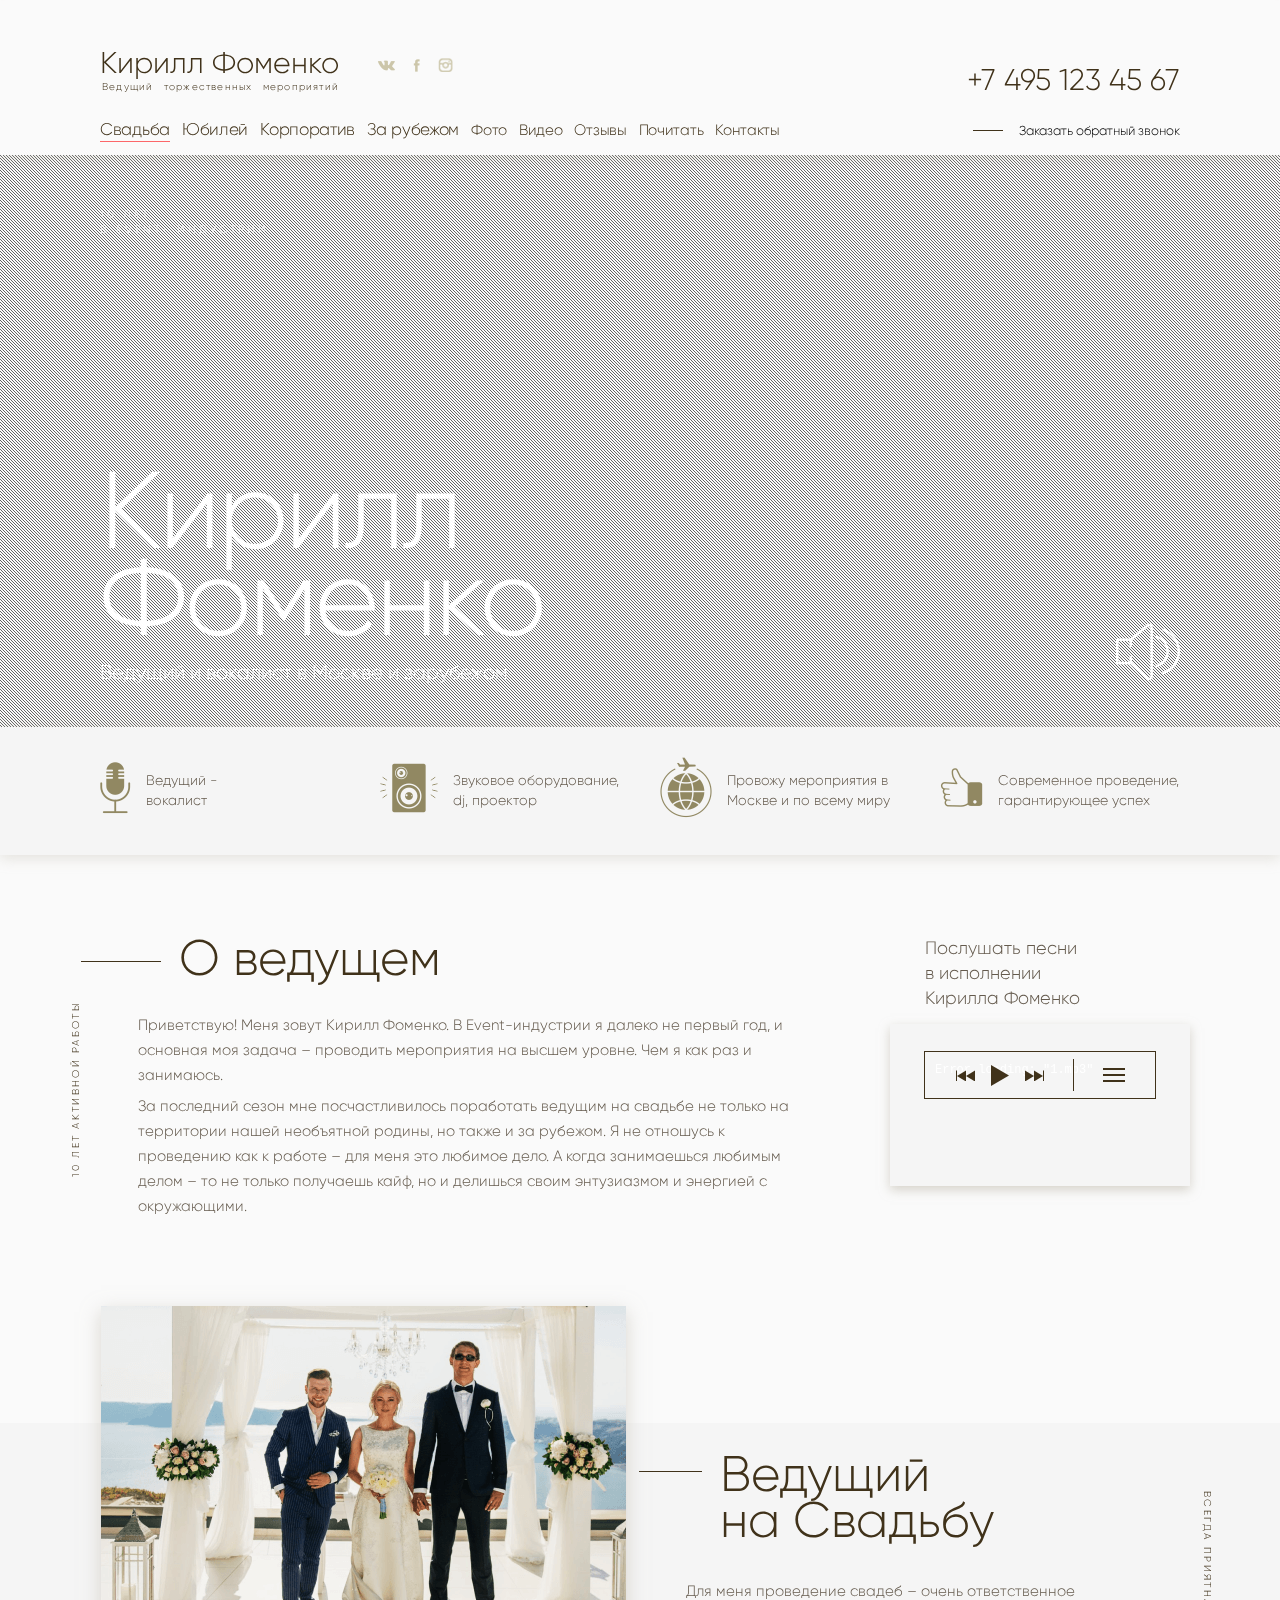
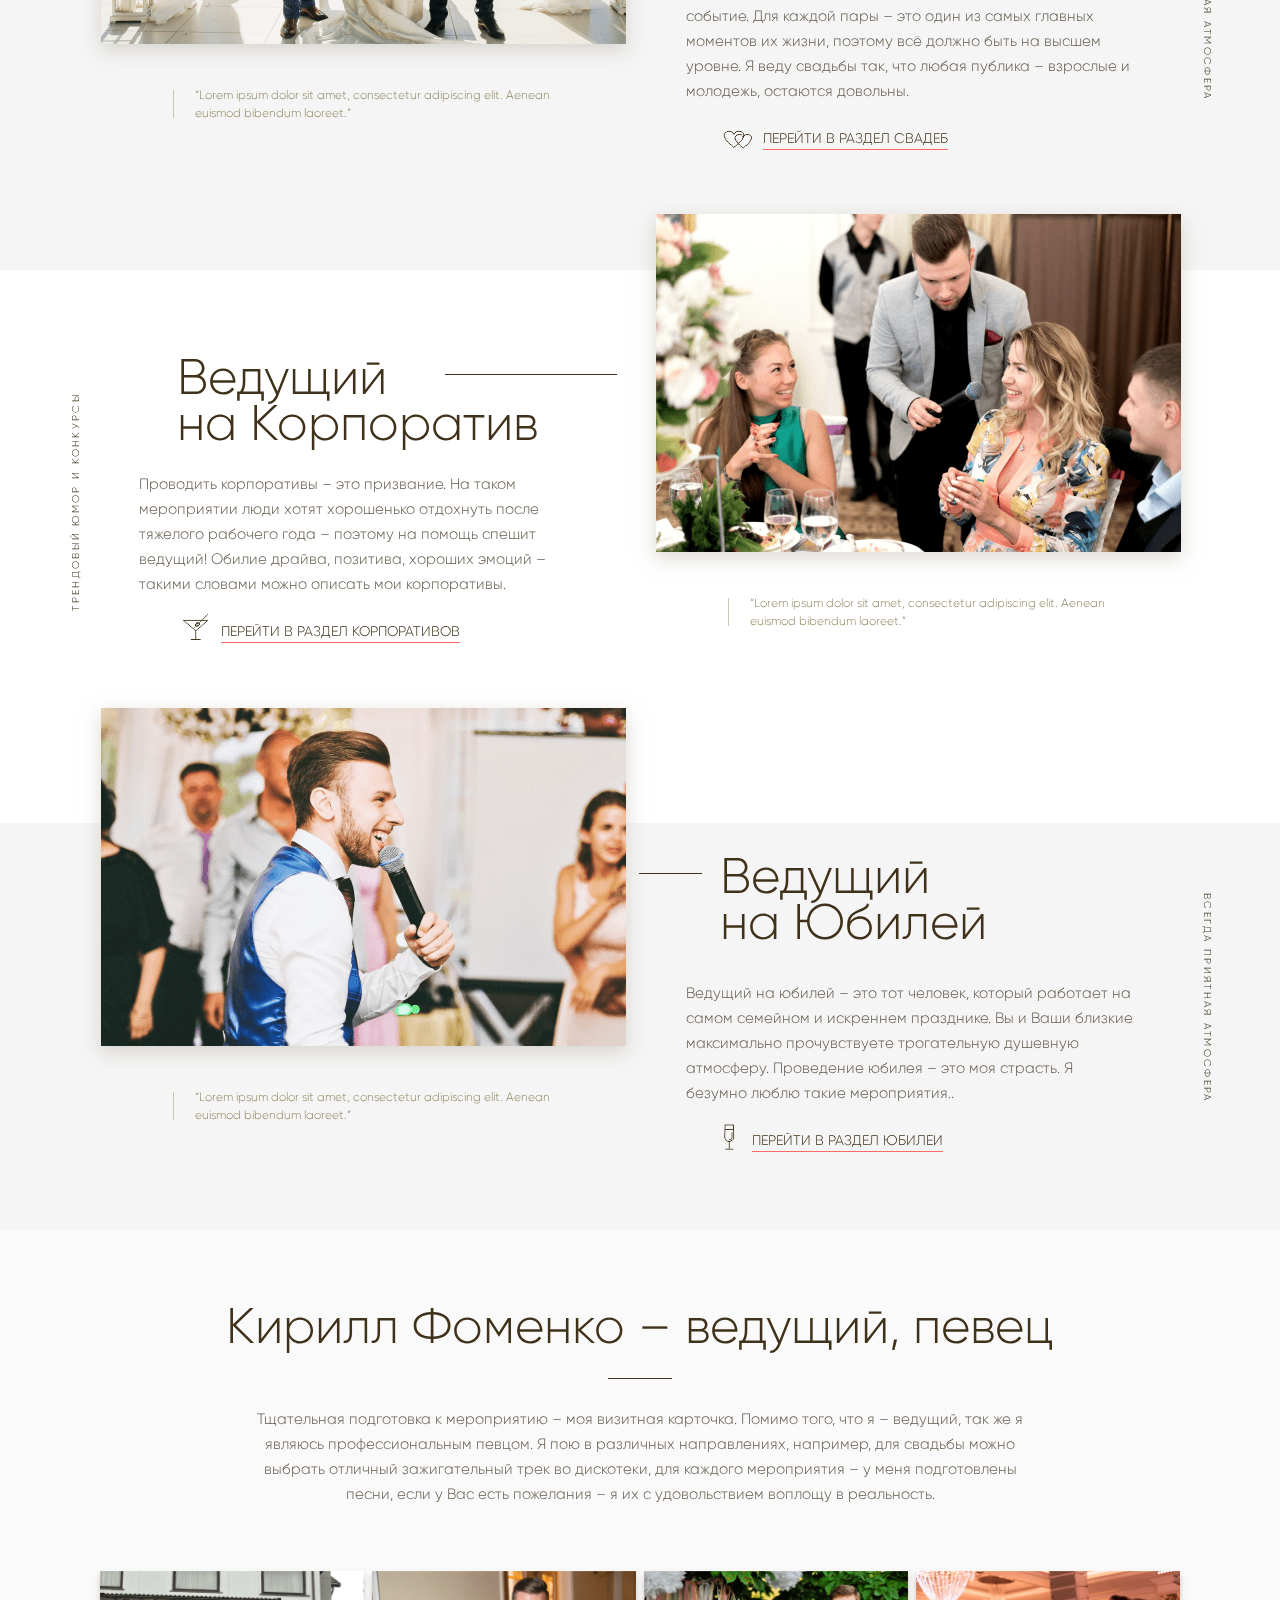
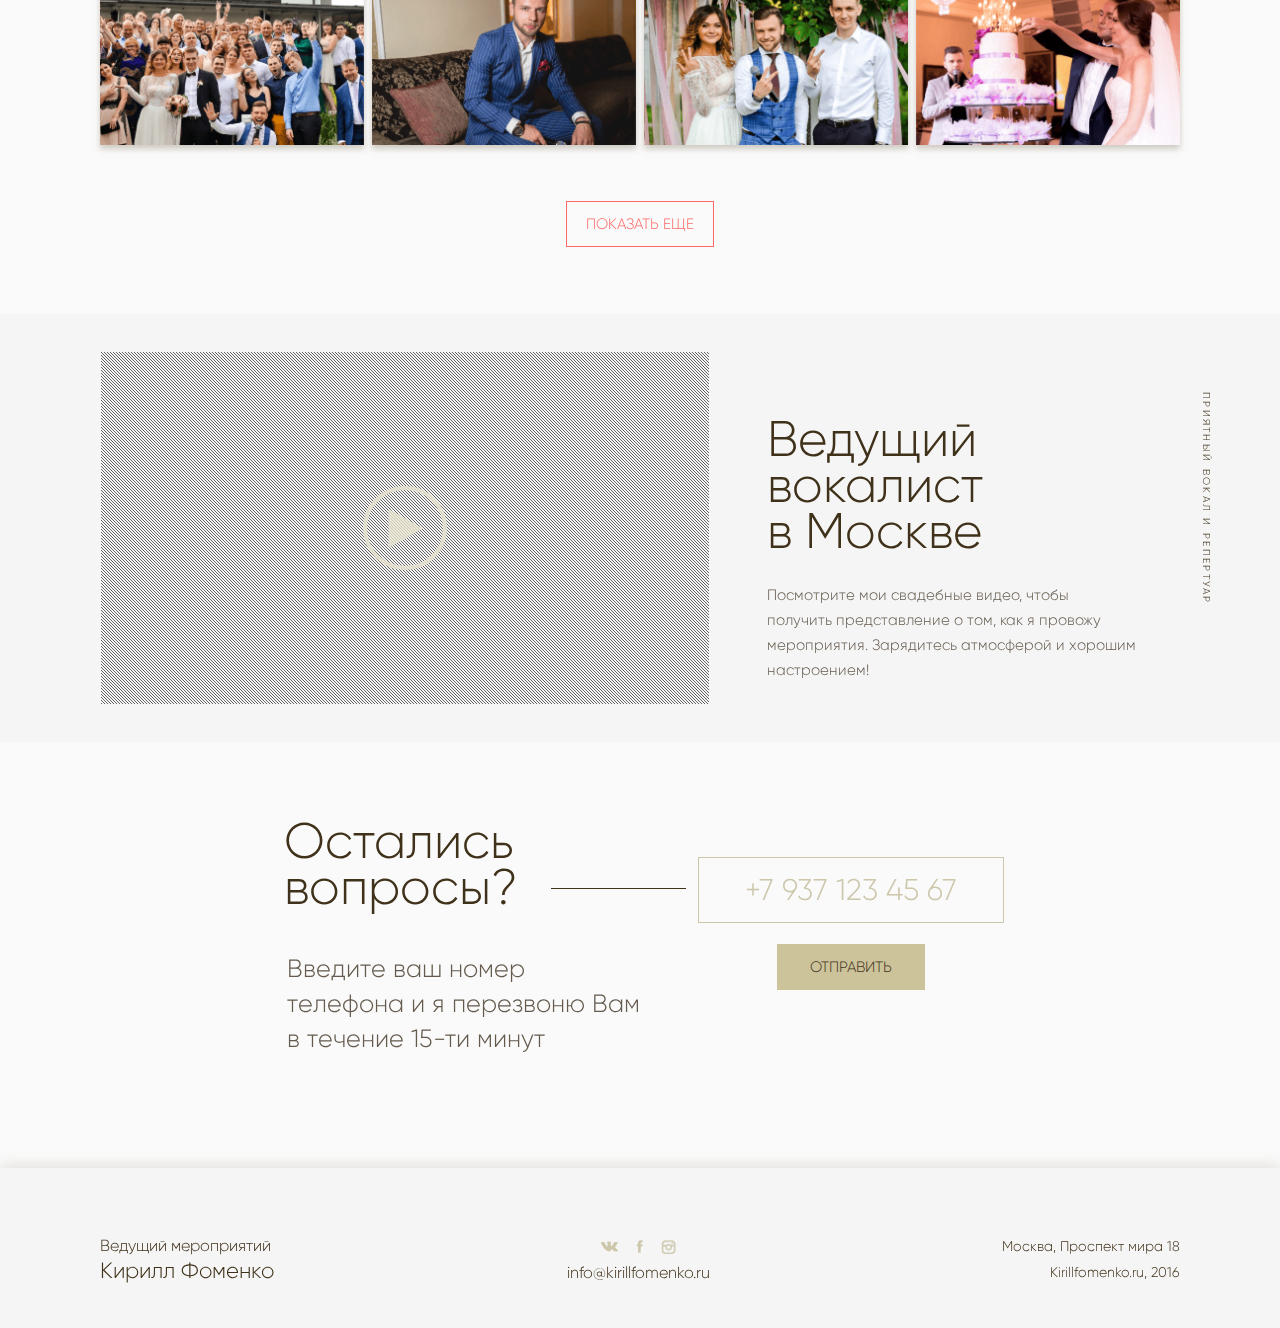
==== commit e126f48d: "add parallax" ====
--- a/index.html
+++ b/index.html
@@ -10,15 +10,21 @@
     <link type="image/x-icon" href="favicon.ico" rel="shortcut icon">
 
     <style>
-        @media (max-width: 1040px){
+        .volume{
+            display: block!important;
+        }
+
+        @media (max-width: 1080px){
             .first-screen{
                 background-image: url('image/index/slider/1.png');
             }
+
+            .volume{
+                display: none!important;
+            }
         }
 
-        .volume{
-            display: block!important;
-        }
+
     </style>
 
     <meta name="viewport" content="width=device-width, height=device-height, initial-scale=1.0, user-scalable=no, maximum-scale=1.0"/>
@@ -134,15 +140,15 @@
                         <li class="nav-link nav-link_small"><a href="">Почитать</a></li>
                         <li class="nav-link nav-link_small"><a href="">Контакты</a></li>
                     </ul>
+
+                    <a href="tel:+74951234567" class="header-phone">+7 495 123 45 67</a>
                 </nav>
-                <a href="tel:+74951234567" class="header-phone">+7 495 123 45 67</a>
             </div>
         </div>
     </header>
 
     <!-- SECTIONS -->
     <div class="index">
-
         <section class="first-screen">
             <div class="video-bg-wrap">
                 <video autoplay loop class="video-bg" id="video">
@@ -388,7 +394,6 @@
                     <a class="gallery-item" rel="group1" href="image/gallery/1.png">
                         <img src="image/gallery/4.png" alt="pic">
                     </a>
-
                     <button class="btn btn_red">ПОКАЗАТЬ ЕЩЕ</button>
                 </div>
             </div>
--- a/style/style.css
+++ b/style/style.css
@@ -1,2 +1,2 @@
-.flex-box{display:-webkit-box;display:-ms-box;display:box;display:-ms-flexbox;display:-webkit-flex;display:flex}.flex-box>.flex-align--auto{-ms-flex-item-align:auto;flex-item-align:auto;-webkit-align-self:auto;-ms-align-self:auto;align-self:auto}.flex-box>.flex-align--start{-ms-flex-item-align:flex-start;flex-item-align:flex-start;-webkit-align-self:flex-start;-ms-align-self:flex-start;align-self:flex-start}.flex-box>.flex-align--end{-ms-flex-item-align:flex-end;flex-item-align:flex-end;-webkit-align-self:flex-end;-ms-align-self:flex-end;align-self:flex-end}.flex-box>.flex-align--center{-ms-flex-item-align:center;flex-item-align:center;-webkit-align-self:center;-ms-align-self:center;align-self:center}.flex-box>.flex-align--baseline{-ms-flex-item-align:baseline;flex-item-align:baseline;-webkit-align-self:baseline;-ms-align-self:baseline;align-self:baseline}.flex-box>.flex-align--stretch{-ms-flex-item-align:stretch;flex-item-align:stretch;-webkit-align-self:stretch;-ms-align-self:stretch;align-self:stretch}.flex-order--n-1{-webkit-box-ordinal-group:0;-ms-box-ordinal-group:0;box-ordinal-group:0;-ms-flex-order:-1;-webkit-order:-1;-ms-order:-1;order:-1}.flex-order--n0{-webkit-box-ordinal-group:1;-ms-box-ordinal-group:1;box-ordinal-group:1;-ms-flex-order:0;-webkit-order:0;-ms-order:0;order:0}.flex-order--n1{-webkit-box-ordinal-group:2;-ms-box-ordinal-group:2;box-ordinal-group:2;-ms-flex-order:1;-webkit-order:1;-ms-order:1;order:1}.flex-order--n2{-webkit-box-ordinal-group:3;-ms-box-ordinal-group:3;box-ordinal-group:3;-ms-flex-order:2;-webkit-order:2;-ms-order:2;order:2}.flex-order--n3{-webkit-box-ordinal-group:4;-ms-box-ordinal-group:4;box-ordinal-group:4;-ms-flex-order:3;-webkit-order:3;-ms-order:3;order:3}.flex-order--n4{-webkit-box-ordinal-group:5;-ms-box-ordinal-group:5;box-ordinal-group:5;-ms-flex-order:4;-webkit-order:4;-ms-order:4;order:4}.flex-order--n5{-webkit-box-ordinal-group:6;-ms-box-ordinal-group:6;box-ordinal-group:6;-ms-flex-order:5;-webkit-order:5;-ms-order:5;order:5}.flex-direction--row{-ms-box-orient:horizontal;box-orient:horizontal;-webkit-flex-direction:row;-ms-flex-direction:row;flex-direction:row}.flex-direction--row-reverse{-ms-box-orient:horizontal;box-orient:horizontal;-ms-box-direction:reverse;box-direction:reverse;-webkit-flex-direction:row-reverse;-ms-flex-direction:row-reverse;flex-direction:row-reverse}.flex-direction--column{-ms-box-orient:vertical;box-orient:vertical;-webkit-flex-direction:column;-ms-flex-direction:column;flex-direction:column}.flex-direction--column-reverse{-ms-box-orient:vertical;box-orient:vertical;-ms-box-direction:reverse;box-direction:reverse;-webkit-flex-direction:column-reverse;-ms-flex-direction:column-reverse;flex-direction:column-reverse}.flex-h-align--start{-ms-box-pack:start;box-pack:start;-ms-flex-pack:start;-webkit-justify-content:flex-start;-ms-justify-content:flex-start;justify-content:flex-start}.flex-h-align--end{-ms-box-pack:end;box-pack:end;-ms-flex-pack:end;-webkit-justify-content:flex-end;-ms-justify-content:flex-end;justify-content:flex-end}.flex-h-align--center{-ms-flex-pack:center;-webkit-justify-content:center;-ms-justify-content:center;justify-content:center}.flex-h-align--between{-ms-flex-pack:justify;-webkit-justify-content:space-between;-ms-justify-content:space-between;justify-content:space-between}.flex-h-align--around{-ms-flex-pack:distribute;-webkit-justify-content:space-around;-ms-justify-content:space-around;justify-content:space-around}.flex-wrap--nowrap{-ms-box-lines:single;box-lines:single;-webkit-flex-wrap:nowrap;-ms-flex-wrap:nowrap;flex-wrap:nowrap}.flex-wrap--wrap{-ms-box-lines:multiple;box-lines:multiple;-webkit-flex-wrap:wrap;-ms-flex-wrap:wrap;flex-wrap:wrap}.flex-v-align--start{-ms-flex-line-pack:start;-webkit-align-content:flex-start;align-content:flex-start}.flex-v-align--end{-ms-flex-line-pack:end;-webkit-align-content:flex-end;align-content:flex-end}.flex-v-align--center{-ms-flex-line-pack:center;-webkit-align-content:center;align-content:center}.flex-v-align--between{-ms-flex-line-pack:justify;-webkit-align-content:space-between;align-content:space-between}.flex-v-align--around{-ms-flex-line-pack:distribute;-webkit-align-content:space-around;align-content:space-around}.flex-v-align--stretch{-ms-flex-line-pack:stretch;-webkit-align-content:stretch;align-content:stretch}.flex-v-align-items--start{-ms-box-align:start;box-align:start;-ms-flex-align:start;-webkit-align-items:flex-start;-ms-align-items:flex-start;align-items:flex-start}.flex-v-align-items--end{-ms-box-align:end;box-align:end;-ms-flex-align:end;-webkit-align-items:flex-end;-ms-align-items:flex-end;align-items:flex-end}.flex-v-align-items--center{-ms-box-align:center;box-align:center;-ms-flex-align:center;-webkit-align-items:center;-ms-align-items:center;align-items:center}.flex-v-align-items--baseline{-ms-box-align:baseline;box-align:baseline;-ms-flex-align:baseline;-webkit-align-items:baseline;-ms-align-items:baseline;align-items:baseline}.flex-v-align-items--stretch{-ms-box-align:stretch;box-align:stretch;-ms-flex-align:stretch;-webkit-align-items:stretch;-ms-align-items:stretch;align-items:stretch}@media (min-width: 960px){.flex_between-md{display:-webkit-box;display:-ms-box;display:box;display:-ms-flexbox;display:-webkit-flex;display:flex;-ms-flex-pack:justify;-webkit-justify-content:space-between;-ms-justify-content:space-between;justify-content:space-between;-ms-box-align:center;box-align:center;-ms-flex-align:center;-webkit-align-items:center;-ms-align-items:center;align-items:center}.flex_between-md_top{display:-webkit-box;display:-ms-box;display:box;display:-ms-flexbox;display:-webkit-flex;display:flex;-ms-flex-pack:justify;-webkit-justify-content:space-between;-ms-justify-content:space-between;justify-content:space-between;-ms-box-align:start;box-align:start;-ms-flex-align:start;-webkit-align-items:flex-start;-ms-align-items:flex-start;align-items:flex-start}.flex_between-md_bottom{display:-webkit-box;display:-ms-box;display:box;display:-ms-flexbox;display:-webkit-flex;display:flex;-ms-flex-pack:justify;-webkit-justify-content:space-between;-ms-justify-content:space-between;justify-content:space-between;-ms-box-align:end;box-align:end;-ms-flex-align:end;-webkit-align-items:flex-end;-ms-align-items:flex-end;align-items:flex-end}}@media (min-width: 768px){.flex_between-sm{display:-webkit-box;display:-ms-box;display:box;display:-ms-flexbox;display:-webkit-flex;display:flex;-ms-flex-pack:justify;-webkit-justify-content:space-between;-ms-justify-content:space-between;justify-content:space-between;-ms-box-align:center;box-align:center;-ms-flex-align:center;-webkit-align-items:center;-ms-align-items:center;align-items:center}.flex_between-sm_top{display:-webkit-box;display:-ms-box;display:box;display:-ms-flexbox;display:-webkit-flex;display:flex;-ms-flex-pack:justify;-webkit-justify-content:space-between;-ms-justify-content:space-between;justify-content:space-between;-ms-box-align:start;box-align:start;-ms-flex-align:start;-webkit-align-items:flex-start;-ms-align-items:flex-start;align-items:flex-start}.flex_between-sm_bottom{display:-webkit-box;display:-ms-box;display:box;display:-ms-flexbox;display:-webkit-flex;display:flex;-ms-flex-pack:justify;-webkit-justify-content:space-between;-ms-justify-content:space-between;justify-content:space-between;-ms-box-align:end;box-align:end;-ms-flex-align:end;-webkit-align-items:flex-end;-ms-align-items:flex-end;align-items:flex-end}}@media (min-width: 420px){.flex_between-xs{display:-webkit-box;display:-ms-box;display:box;display:-ms-flexbox;display:-webkit-flex;display:flex;-ms-flex-pack:justify;-webkit-justify-content:space-between;-ms-justify-content:space-between;justify-content:space-between;-ms-box-align:center;box-align:center;-ms-flex-align:center;-webkit-align-items:center;-ms-align-items:center;align-items:center}.flex_between-xs_top{display:-webkit-box;display:-ms-box;display:box;display:-ms-flexbox;display:-webkit-flex;display:flex;-ms-flex-pack:justify;-webkit-justify-content:space-between;-ms-justify-content:space-between;justify-content:space-between;-ms-box-align:start;box-align:start;-ms-flex-align:start;-webkit-align-items:flex-start;-ms-align-items:flex-start;align-items:flex-start}.flex_between-xs_bottom{display:-webkit-box;display:-ms-box;display:box;display:-ms-flexbox;display:-webkit-flex;display:flex;-ms-flex-pack:justify;-webkit-justify-content:space-between;-ms-justify-content:space-between;justify-content:space-between;-ms-box-align:end;box-align:end;-ms-flex-align:end;-webkit-align-items:flex-end;-ms-align-items:flex-end;align-items:flex-end}}@media (min-width: 319px){.flex_between-min{display:-webkit-box;display:-ms-box;display:box;display:-ms-flexbox;display:-webkit-flex;display:flex;-ms-flex-pack:justify;-webkit-justify-content:space-between;-ms-justify-content:space-between;justify-content:space-between;-ms-box-align:center;box-align:center;-ms-flex-align:center;-webkit-align-items:center;-ms-align-items:center;align-items:center}.flex_between-min_top{display:-webkit-box;display:-ms-box;display:box;display:-ms-flexbox;display:-webkit-flex;display:flex;-ms-flex-pack:justify;-webkit-justify-content:space-between;-ms-justify-content:space-between;justify-content:space-between;-ms-box-align:start;box-align:start;-ms-flex-align:start;-webkit-align-items:flex-start;-ms-align-items:flex-start;align-items:flex-start}.flex_between-min_bottom{display:-webkit-box;display:-ms-box;display:box;display:-ms-flexbox;display:-webkit-flex;display:flex;-ms-flex-pack:justify;-webkit-justify-content:space-between;-ms-justify-content:space-between;justify-content:space-between;-ms-box-align:end;box-align:end;-ms-flex-align:end;-webkit-align-items:flex-end;-ms-align-items:flex-end;align-items:flex-end}}@media (min-width: 960px){.flex_around-md{display:-webkit-box;display:-ms-box;display:box;display:-ms-flexbox;display:-webkit-flex;display:flex;-ms-flex-pack:distribute;-webkit-justify-content:space-around;-ms-justify-content:space-around;justify-content:space-around;-ms-box-align:center;box-align:center;-ms-flex-align:center;-webkit-align-items:center;-ms-align-items:center;align-items:center}.flex_around-md_top{display:-webkit-box;display:-ms-box;display:box;display:-ms-flexbox;display:-webkit-flex;display:flex;-ms-flex-pack:distribute;-webkit-justify-content:space-around;-ms-justify-content:space-around;justify-content:space-around;-ms-box-align:start;box-align:start;-ms-flex-align:start;-webkit-align-items:flex-start;-ms-align-items:flex-start;align-items:flex-start}.flex_around-md_bottom{display:-webkit-box;display:-ms-box;display:box;display:-ms-flexbox;display:-webkit-flex;display:flex;-ms-flex-pack:distribute;-webkit-justify-content:space-around;-ms-justify-content:space-around;justify-content:space-around;-ms-box-align:end;box-align:end;-ms-flex-align:end;-webkit-align-items:flex-end;-ms-align-items:flex-end;align-items:flex-end}}@media (min-width: 768px){.flex_around-sm{display:-webkit-box;display:-ms-box;display:box;display:-ms-flexbox;display:-webkit-flex;display:flex;-ms-flex-pack:distribute;-webkit-justify-content:space-around;-ms-justify-content:space-around;justify-content:space-around;-ms-box-align:center;box-align:center;-ms-flex-align:center;-webkit-align-items:center;-ms-align-items:center;align-items:center}.flex_around-sm_top{display:-webkit-box;display:-ms-box;display:box;display:-ms-flexbox;display:-webkit-flex;display:flex;-ms-flex-pack:distribute;-webkit-justify-content:space-around;-ms-justify-content:space-around;justify-content:space-around;-ms-box-align:start;box-align:start;-ms-flex-align:start;-webkit-align-items:flex-start;-ms-align-items:flex-start;align-items:flex-start}.flex_around-sm_bottom{display:-webkit-box;display:-ms-box;display:box;display:-ms-flexbox;display:-webkit-flex;display:flex;-ms-flex-pack:distribute;-webkit-justify-content:space-around;-ms-justify-content:space-around;justify-content:space-around;-ms-box-align:end;box-align:end;-ms-flex-align:end;-webkit-align-items:flex-end;-ms-align-items:flex-end;align-items:flex-end}}@media (min-width: 420px){.flex_around-xs{display:-webkit-box;display:-ms-box;display:box;display:-ms-flexbox;display:-webkit-flex;display:flex;-ms-flex-pack:distribute;-webkit-justify-content:space-around;-ms-justify-content:space-around;justify-content:space-around;-ms-box-align:center;box-align:center;-ms-flex-align:center;-webkit-align-items:center;-ms-align-items:center;align-items:center}.flex_around-xs_top{display:-webkit-box;display:-ms-box;display:box;display:-ms-flexbox;display:-webkit-flex;display:flex;-ms-flex-pack:distribute;-webkit-justify-content:space-around;-ms-justify-content:space-around;justify-content:space-around;-ms-box-align:start;box-align:start;-ms-flex-align:start;-webkit-align-items:flex-start;-ms-align-items:flex-start;align-items:flex-start}.flex_around-xs_bottom{display:-webkit-box;display:-ms-box;display:box;display:-ms-flexbox;display:-webkit-flex;display:flex;-ms-flex-pack:distribute;-webkit-justify-content:space-around;-ms-justify-content:space-around;justify-content:space-around;-ms-box-align:end;box-align:end;-ms-flex-align:end;-webkit-align-items:flex-end;-ms-align-items:flex-end;align-items:flex-end}}@media (min-width: 319px){.flex_around-min{display:-webkit-box;display:-ms-box;display:box;display:-ms-flexbox;display:-webkit-flex;display:flex;-ms-flex-pack:distribute;-webkit-justify-content:space-around;-ms-justify-content:space-around;justify-content:space-around;-ms-box-align:center;box-align:center;-ms-flex-align:center;-webkit-align-items:center;-ms-align-items:center;align-items:center}.flex_around-min_top{display:-webkit-box;display:-ms-box;display:box;display:-ms-flexbox;display:-webkit-flex;display:flex;-ms-flex-pack:distribute;-webkit-justify-content:space-around;-ms-justify-content:space-around;justify-content:space-around;-ms-box-align:start;box-align:start;-ms-flex-align:start;-webkit-align-items:flex-start;-ms-align-items:flex-start;align-items:flex-start}.flex_around-min_bottom{display:-webkit-box;display:-ms-box;display:box;display:-ms-flexbox;display:-webkit-flex;display:flex;-ms-flex-pack:distribute;-webkit-justify-content:space-around;-ms-justify-content:space-around;justify-content:space-around;-ms-box-align:end;box-align:end;-ms-flex-align:end;-webkit-align-items:flex-end;-ms-align-items:flex-end;align-items:flex-end}}@media (min-width: 960px){.flex_start-md{display:-webkit-box;display:-ms-box;display:box;display:-ms-flexbox;display:-webkit-flex;display:flex;-ms-box-pack:start;box-pack:start;-ms-flex-pack:start;-webkit-justify-content:flex-start;-ms-justify-content:flex-start;justify-content:flex-start;-ms-box-align:center;box-align:center;-ms-flex-align:center;-webkit-align-items:center;-ms-align-items:center;align-items:center}.flex_start-md_top{display:-webkit-box;display:-ms-box;display:box;display:-ms-flexbox;display:-webkit-flex;display:flex;-ms-box-pack:start;box-pack:start;-ms-flex-pack:start;-webkit-justify-content:flex-start;-ms-justify-content:flex-start;justify-content:flex-start;-ms-box-align:start;box-align:start;-ms-flex-align:start;-webkit-align-items:flex-start;-ms-align-items:flex-start;align-items:flex-start}.flex_start-md_bottom{display:-webkit-box;display:-ms-box;display:box;display:-ms-flexbox;display:-webkit-flex;display:flex;-ms-box-pack:start;box-pack:start;-ms-flex-pack:start;-webkit-justify-content:flex-start;-ms-justify-content:flex-start;justify-content:flex-start;-ms-box-align:end;box-align:end;-ms-flex-align:end;-webkit-align-items:flex-end;-ms-align-items:flex-end;align-items:flex-end}}@media (min-width: 768px){.flex_start-sm{display:-webkit-box;display:-ms-box;display:box;display:-ms-flexbox;display:-webkit-flex;display:flex;-ms-box-pack:start;box-pack:start;-ms-flex-pack:start;-webkit-justify-content:flex-start;-ms-justify-content:flex-start;justify-content:flex-start;-ms-box-align:center;box-align:center;-ms-flex-align:center;-webkit-align-items:center;-ms-align-items:center;align-items:center}.flex_start-sm_top{display:-webkit-box;display:-ms-box;display:box;display:-ms-flexbox;display:-webkit-flex;display:flex;-ms-box-pack:start;box-pack:start;-ms-flex-pack:start;-webkit-justify-content:flex-start;-ms-justify-content:flex-start;justify-content:flex-start;-ms-box-align:start;box-align:start;-ms-flex-align:start;-webkit-align-items:flex-start;-ms-align-items:flex-start;align-items:flex-start}.flex_start-sm_bottom{display:-webkit-box;display:-ms-box;display:box;display:-ms-flexbox;display:-webkit-flex;display:flex;-ms-box-pack:start;box-pack:start;-ms-flex-pack:start;-webkit-justify-content:flex-start;-ms-justify-content:flex-start;justify-content:flex-start;-ms-box-align:end;box-align:end;-ms-flex-align:end;-webkit-align-items:flex-end;-ms-align-items:flex-end;align-items:flex-end}}@media (min-width: 420px){.flex_start-xs{display:-webkit-box;display:-ms-box;display:box;display:-ms-flexbox;display:-webkit-flex;display:flex;-ms-box-pack:start;box-pack:start;-ms-flex-pack:start;-webkit-justify-content:flex-start;-ms-justify-content:flex-start;justify-content:flex-start;-ms-box-align:center;box-align:center;-ms-flex-align:center;-webkit-align-items:center;-ms-align-items:center;align-items:center}.flex_start-xs_top{display:-webkit-box;display:-ms-box;display:box;display:-ms-flexbox;display:-webkit-flex;display:flex;-ms-box-pack:start;box-pack:start;-ms-flex-pack:start;-webkit-justify-content:flex-start;-ms-justify-content:flex-start;justify-content:flex-start;-ms-box-align:start;box-align:start;-ms-flex-align:start;-webkit-align-items:flex-start;-ms-align-items:flex-start;align-items:flex-start}.flex_start-xs_bottom{display:-webkit-box;display:-ms-box;display:box;display:-ms-flexbox;display:-webkit-flex;display:flex;-ms-box-pack:start;box-pack:start;-ms-flex-pack:start;-webkit-justify-content:flex-start;-ms-justify-content:flex-start;justify-content:flex-start;-ms-box-align:end;box-align:end;-ms-flex-align:end;-webkit-align-items:flex-end;-ms-align-items:flex-end;align-items:flex-end}}@media (min-width: 319px){.flex_start-min{display:-webkit-box;display:-ms-box;display:box;display:-ms-flexbox;display:-webkit-flex;display:flex;-ms-box-pack:start;box-pack:start;-ms-flex-pack:start;-webkit-justify-content:flex-start;-ms-justify-content:flex-start;justify-content:flex-start;-ms-box-align:center;box-align:center;-ms-flex-align:center;-webkit-align-items:center;-ms-align-items:center;align-items:center}.flex_start-min_top{display:-webkit-box;display:-ms-box;display:box;display:-ms-flexbox;display:-webkit-flex;display:flex;-ms-box-pack:start;box-pack:start;-ms-flex-pack:start;-webkit-justify-content:flex-start;-ms-justify-content:flex-start;justify-content:flex-start;-ms-box-align:start;box-align:start;-ms-flex-align:start;-webkit-align-items:flex-start;-ms-align-items:flex-start;align-items:flex-start}.flex_start-min_bottom{display:-webkit-box;display:-ms-box;display:box;display:-ms-flexbox;display:-webkit-flex;display:flex;-ms-box-pack:start;box-pack:start;-ms-flex-pack:start;-webkit-justify-content:flex-start;-ms-justify-content:flex-start;justify-content:flex-start;-ms-box-align:end;box-align:end;-ms-flex-align:end;-webkit-align-items:flex-end;-ms-align-items:flex-end;align-items:flex-end}}@media (min-width: 960px){.flex_end-md{display:-webkit-box;display:-ms-box;display:box;display:-ms-flexbox;display:-webkit-flex;display:flex;-ms-box-pack:end;box-pack:end;-ms-flex-pack:end;-webkit-justify-content:flex-end;-ms-justify-content:flex-end;justify-content:flex-end;-ms-box-align:center;box-align:center;-ms-flex-align:center;-webkit-align-items:center;-ms-align-items:center;align-items:center}.flex_end-md_top{display:-webkit-box;display:-ms-box;display:box;display:-ms-flexbox;display:-webkit-flex;display:flex;-ms-box-pack:end;box-pack:end;-ms-flex-pack:end;-webkit-justify-content:flex-end;-ms-justify-content:flex-end;justify-content:flex-end;-ms-box-align:start;box-align:start;-ms-flex-align:start;-webkit-align-items:flex-start;-ms-align-items:flex-start;align-items:flex-start}.flex_end-md_bottom{display:-webkit-box;display:-ms-box;display:box;display:-ms-flexbox;display:-webkit-flex;display:flex;-ms-box-pack:end;box-pack:end;-ms-flex-pack:end;-webkit-justify-content:flex-end;-ms-justify-content:flex-end;justify-content:flex-end;-ms-box-align:end;box-align:end;-ms-flex-align:end;-webkit-align-items:flex-end;-ms-align-items:flex-end;align-items:flex-end}}@media (min-width: 768px){.flex_end-sm{display:-webkit-box;display:-ms-box;display:box;display:-ms-flexbox;display:-webkit-flex;display:flex;-ms-box-pack:end;box-pack:end;-ms-flex-pack:end;-webkit-justify-content:flex-end;-ms-justify-content:flex-end;justify-content:flex-end;-ms-box-align:center;box-align:center;-ms-flex-align:center;-webkit-align-items:center;-ms-align-items:center;align-items:center}.flex_end-sm_top{display:-webkit-box;display:-ms-box;display:box;display:-ms-flexbox;display:-webkit-flex;display:flex;-ms-box-pack:end;box-pack:end;-ms-flex-pack:end;-webkit-justify-content:flex-end;-ms-justify-content:flex-end;justify-content:flex-end;-ms-box-align:start;box-align:start;-ms-flex-align:start;-webkit-align-items:flex-start;-ms-align-items:flex-start;align-items:flex-start}.flex_end-sm_bottom{display:-webkit-box;display:-ms-box;display:box;display:-ms-flexbox;display:-webkit-flex;display:flex;-ms-box-pack:end;box-pack:end;-ms-flex-pack:end;-webkit-justify-content:flex-end;-ms-justify-content:flex-end;justify-content:flex-end;-ms-box-align:end;box-align:end;-ms-flex-align:end;-webkit-align-items:flex-end;-ms-align-items:flex-end;align-items:flex-end}}@media (min-width: 420px){.flex_end-xs{display:-webkit-box;display:-ms-box;display:box;display:-ms-flexbox;display:-webkit-flex;display:flex;-ms-box-pack:end;box-pack:end;-ms-flex-pack:end;-webkit-justify-content:flex-end;-ms-justify-content:flex-end;justify-content:flex-end;-ms-box-align:center;box-align:center;-ms-flex-align:center;-webkit-align-items:center;-ms-align-items:center;align-items:center}.flex_end-xs_top{display:-webkit-box;display:-ms-box;display:box;display:-ms-flexbox;display:-webkit-flex;display:flex;-ms-box-pack:end;box-pack:end;-ms-flex-pack:end;-webkit-justify-content:flex-end;-ms-justify-content:flex-end;justify-content:flex-end;-ms-box-align:start;box-align:start;-ms-flex-align:start;-webkit-align-items:flex-start;-ms-align-items:flex-start;align-items:flex-start}.flex_end-xs_bottom{display:-webkit-box;display:-ms-box;display:box;display:-ms-flexbox;display:-webkit-flex;display:flex;-ms-box-pack:end;box-pack:end;-ms-flex-pack:end;-webkit-justify-content:flex-end;-ms-justify-content:flex-end;justify-content:flex-end;-ms-box-align:end;box-align:end;-ms-flex-align:end;-webkit-align-items:flex-end;-ms-align-items:flex-end;align-items:flex-end}}@media (min-width: 319px){.flex_end-min{display:-webkit-box;display:-ms-box;display:box;display:-ms-flexbox;display:-webkit-flex;display:flex;-ms-box-pack:end;box-pack:end;-ms-flex-pack:end;-webkit-justify-content:flex-end;-ms-justify-content:flex-end;justify-content:flex-end;-ms-box-align:center;box-align:center;-ms-flex-align:center;-webkit-align-items:center;-ms-align-items:center;align-items:center}.flex_end-min_top{display:-webkit-box;display:-ms-box;display:box;display:-ms-flexbox;display:-webkit-flex;display:flex;-ms-box-pack:end;box-pack:end;-ms-flex-pack:end;-webkit-justify-content:flex-end;-ms-justify-content:flex-end;justify-content:flex-end;-ms-box-align:start;box-align:start;-ms-flex-align:start;-webkit-align-items:flex-start;-ms-align-items:flex-start;align-items:flex-start}.flex_end-min_bottom{display:-webkit-box;display:-ms-box;display:box;display:-ms-flexbox;display:-webkit-flex;display:flex;-ms-box-pack:end;box-pack:end;-ms-flex-pack:end;-webkit-justify-content:flex-end;-ms-justify-content:flex-end;justify-content:flex-end;-ms-box-align:end;box-align:end;-ms-flex-align:end;-webkit-align-items:flex-end;-ms-align-items:flex-end;align-items:flex-end}}.block-center{margin:0 auto 0 auto;display:block}.block-left{margin:0 0 0 0;display:block}.block-right{margin:0 0 0 auto;display:block}@media (max-width: 960px){.block_md-center{margin:0 auto 0 auto;display:block}.block_md-left{margin:0 0 0 0;display:block}.block_md-right{margin:0 0 0 auto;display:block}}@media (max-width: 768px){.block_sm-center{margin:0 auto 0 auto;display:block}.block_sm-left{margin:0 0 0 0;display:block}.block_sm-right{margin:0 0 0 auto;display:block}}@media (max-width: 420px){.block_xs-center{margin:0 auto 0 auto;display:block}.block_xs-left{margin:0 0 0 0;display:block}.block_xs-right{margin:0 0 0 auto;display:block}}@media (max-width: 319px){.block_min-center{margin:0 auto 0 auto;display:block}.block_min-left{margin:0 0 0 0;display:block}.block_min-right{margin:0 0 0 auto;display:block}}@font-face{font-family:Gilroy;src:url("../fonts/gilroy-light.woff");font-weight:300}.animated-circle{width:80px;height:80px;margin:0 auto;position:relative;z-index:1;border-radius:50%;transform-origin:50% 50%}.animated-circle>*{font-size:0;display:block;position:absolute;top:calc(50% - 5px);left:calc(50% - 5px);width:10px;height:10px;border-radius:50%}.animated-circle>*:after{content:'';top:0;left:0;position:absolute;width:100%;height:100%;background-color:#5f9ea0;animation:letterAnimation 1.5s infinite;-webkit-animation:letterAnimation 1.5s infinite;border-radius:50%}.animated-circle>*:nth-of-type(1):after{animation-delay:.1s;-webkit-animation-delay:.1s}.animated-circle>*:nth-of-type(2):after{animation-delay:.2s;-webkit-animation-delay:.2s}.animated-circle>*:nth-of-type(3):after{animation-delay:.3s;-webkit-animation-delay:.3s}.animated-circle>*:nth-of-type(4):after{animation-delay:.4s;-webkit-animation-delay:.4s}.animated-circle>*:nth-of-type(5):after{animation-delay:.5s;-webkit-animation-delay:.5s}.animated-circle>*:nth-of-type(6):after{animation-delay:.6s;-webkit-animation-delay:.6s}.animated-circle>*:nth-of-type(7):after{animation-delay:.7s;-webkit-animation-delay:.7s}.animated-circle>*:nth-of-type(8):after{animation-delay:.8s;-webkit-animation-delay:.8s}.animated-circle>*:nth-of-type(9):after{animation-delay:.9s;-webkit-animation-delay:.9s}.animated-circle>*:nth-of-type(10):after{animation-delay:1s;-webkit-animation-delay:1s}.animated-circle>*:nth-of-type(1){transform:rotate(36deg) translateX(40px);-webkit-transform:rotate(36deg) translateX(40px)}.animated-circle>*:nth-of-type(2){transform:rotate(72deg) translateX(40px);-webkit-transform:rotate(72deg) translateX(40px)}.animated-circle>*:nth-of-type(3){transform:rotate(108deg) translateX(40px);-webkit-transform:rotate(108deg) translateX(40px)}.animated-circle>*:nth-of-type(4){transform:rotate(144deg) translateX(40px);-webkit-transform:rotate(144deg) translateX(40px)}.animated-circle>*:nth-of-type(5){transform:rotate(180deg) translateX(40px);-webkit-transform:rotate(180deg) translateX(40px)}.animated-circle>*:nth-of-type(6){transform:rotate(216deg) translateX(40px);-webkit-transform:rotate(216deg) translateX(40px)}.animated-circle>*:nth-of-type(7){transform:rotate(252deg) translateX(40px);-webkit-transform:rotate(252deg) translateX(40px)}.animated-circle>*:nth-of-type(8){transform:rotate(288deg) translateX(40px);-webkit-transform:rotate(288deg) translateX(40px)}.animated-circle>*:nth-of-type(9){transform:rotate(324deg) translateX(40px);-webkit-transform:rotate(324deg) translateX(40px)}.animated-circle>*:nth-of-type(10){transform:rotate(360deg) translateX(40px);-webkit-transform:rotate(360deg) translateX(40px)}@keyframes letterAnimation{0%{transform:scale(1)}50%{transform:scale(0);background-color:#7fffd4}100%{transform:scale(1)}}@-webkit-keyframes letterAnimation{0%{-webkit-transform:scale(1)}50%{-webkit-transform:scale(0);background-color:#7fffd4}100%{-webkit-transform:scale(1)}}body{padding:0;margin:0;font-family:Gilroy;background-color:#fafafa}.wrapper{max-width:1140px;width:100%;min-width:319px;margin:0 auto;position:relative;z-index:1}@media (max-width: 1140px){.wrapper{padding:0 8px}}.wrapper_small{max-width:1080px;width:100%;min-width:319px;margin:0 auto;position:relative;z-index:1}@media (max-width: 1080px){.wrapper_small{padding:0 8px}}.wrapper-all{width:100%;overflow:hidden;min-width:319px}*{box-sizing:border-box}h1,h2,h3,h4,p,a,img,ul,li{padding:0;margin:0;text-decoration:none;list-style-type:none;color:inherit}header,section,footer{width:100%;min-width:319px;margin:0 auto;box-sizing:border-box;background-position:center;background-repeat:no-repeat;background-size:cover;position:relative}textarea,button,input{position:relative;box-sizing:border-box;border:none;background-color:transparent;outline:none;border-radius:0;font-family:Gilroy;padding:0}button{cursor:pointer}.col{display:inline-block;vertical-align:top}.col-m{display:inline-block;vertical-align:middle}@media (max-width: 960px){.hidden-md{display:none !important}}@media (min-width: 960px){.show-md{display:none !important}}@media (max-width: 768px){.hidden-sm{display:none !important}}@media (min-width: 768px){.show-sm{display:none !important}}@media (max-width: 420px){.hidden-xs{display:none !important}}@media (min-width: 420px){.show-xs{display:none !important}}.heading{font-size:50px;font-weight:300;line-height:46px;text-align:left;color:#40321a;position:relative}.heading:before{content:'';position:absolute;z-index:1;height:1px;background-color:#40321a;right:calc(100% + 18px);top:calc(50% + 3px)}@media (max-width: 768px){.heading{text-align:center;font-size:34px;line-height:30px}.heading br{display:none}}.text{color:#645a4d;font-size:15px;font-weight:300;line-height:25px}.vertical-text{color:#40321a;font-size:10px;font-weight:300;position:absolute;letter-spacing:2.3px}@media (max-width: 960px){.vertical-text{display:none}}.social a{display:inline-block;vertical-align:middle;position:relative;z-index:1;overflow:hidden}.social a img{display:block;transition:.25s all;-webkit-transition:.25s all}.social a img:nth-of-type(2){position:absolute;top:0;left:0;z-index:2;opacity:0}.social a:hover img:nth-of-type(1){opacity:0}.social a:hover img:nth-of-type(2){opacity:1}.first-screen{padding:52px 0 43px 0;overflow:hidden}@media (max-width: 960px){.first-screen{padding:120px 0 43px 0}}.first-screen .wrapper_small{pointer-events:none}.first-screen .quote{opacity:0.8;color:white;font-size:11px;font-weight:300;line-height:15px;letter-spacing:2.9px;margin-bottom:231px}@media (max-width: 768px){.first-screen .quote{margin-bottom:140px}}.first-screen .title{color:white;font-size:109px;font-weight:300;line-height:87px;letter-spacing:-3px;margin:0 0 19px 0}@media (max-width: 768px){.first-screen .title{font-size:50px;line-height:40px}}.first-screen .subtitle{color:white;font-size:20px;font-weight:300}.first-screen .slider{position:absolute;top:0;left:0;width:100%;height:100%;z-index:1}.first-screen .slider .slick-list{height:100%}.first-screen .slider .slick-track{height:100%}.first-screen .slider .slide{height:100%;background-size:cover;background-repeat:no-repeat;background-position:center;position:relative;z-index:1;overflow:hidden}.first-screen .slider:before{content:'';position:absolute;left:0;bottom:0;width:100%;z-index:2;background-image:linear-gradient(to top, rgba(77,77,66,0.84) 0%, rgba(77,77,66,0.84) 0%, rgba(255,255,255,0) 100%, rgba(255,255,255,0.48) 100%, #fff 100%);height:52%;pointer-events:none}.first-screen .slick-dots{position:absolute;z-index:10;bottom:48px;font-size:0;right:calc(50% - 540px)}@media (max-width: 1080px){.first-screen .slick-dots{right:10px}}@media (max-width: 768px){.first-screen .slick-dots{right:0px;width:100%;text-align:center;bottom:16px}}.first-screen .slick-dots li{display:inline-block;vertical-align:top;margin:0 0 0 18px}.first-screen .slick-dots li button{width:12px;height:12px;opacity:0.5;background-color:white;font-size:0}.first-screen .slick-dots li.slick-active button{background-color:transparent;border:1px solid white}.first-screen .video-bg-wrap{position:absolute;top:-50%;left:-50%;width:200%;height:200%;z-index:-10}.first-screen .video-bg-wrap .video-bg{position:absolute;top:0;left:0;right:0;bottom:0;margin:auto;min-width:50%;min-height:50%;overflow-x:hidden;z-index:1}@media (max-width: 1080px){.first-screen .video-bg-wrap{display:none}}.first-screen .video-bg-wrap:before{content:'';position:absolute;top:0;left:0;width:100%;height:100%;background-image:url("../image/ui/video-bg.png");background-repeat:repeat;z-index:5;pointer-events:none}.first-screen .volume{position:absolute;bottom:0;right:0;pointer-events:auto;display:none}.first-screen .volume img:nth-of-type(1){display:block}.first-screen .volume img:nth-of-type(2){display:none}.first-screen .volume.active img:nth-of-type(1){display:none}.first-screen .volume.active img:nth-of-type(2){display:block}.about{color:#645a4d;padding:80px 0 198px 0;z-index:5}@media (max-width: 960px){.about{padding:40px 0}}.about .container{display:-webkit-box;display:-ms-box;display:box;display:-ms-flexbox;display:-webkit-flex;display:flex;-ms-flex-pack:justify;-webkit-justify-content:space-between;-ms-justify-content:space-between;justify-content:space-between;-ms-box-align:start;box-align:start;-ms-flex-align:start;-webkit-align-items:flex-start;-ms-align-items:flex-start;align-items:flex-start;padding:0 20px 0 68px}@media (max-width: 960px){.about .container{display:block;padding:0;text-align:center}}.about .vertical-text{top:66px;left:0;transform:rotate(-90deg) translateX(-100%);-webkit-transform:rotate(-90deg) translateX(-100%);transform-origin:0 0}.about .heading{margin:0 0 32px 41px}@media (max-width: 960px){.about .heading{margin:15px auto;display:block;text-align:center}}.about .heading:before{width:80px}.about .text{margin-bottom:6px}.about .player-wrap{margin-left:85px}@media (max-width: 960px){.about .player-wrap{margin:15px auto;display:block}}.about .player-wrap .text{font-size:18px;padding:1px 100px 0 35px;margin-bottom:13px}@media (max-width: 960px){.about .player-wrap .text{padding:0}}.grey-block{background-color:#f5f5f5;padding:30px 0 100px 0}@media (max-width: 960px){.grey-block{padding:40px 0;text-align:center}}.grey-block .vertical-text{top:29px;right:9px;transform:rotate(90deg) translateX(100%);-webkit-transform:rotate(90deg) translateX(100%);transform-origin:100% 100%}.grey-block .container{display:-webkit-box;display:-ms-box;display:box;display:-ms-flexbox;display:-webkit-flex;display:flex;-ms-box-pack:start;box-pack:start;-ms-flex-pack:start;-webkit-justify-content:flex-start;-ms-justify-content:flex-start;justify-content:flex-start;-ms-box-align:start;box-align:start;-ms-flex-align:start;-webkit-align-items:flex-start;-ms-align-items:flex-start;align-items:flex-start;padding:0 0 0 31px}@media (max-width: 960px){.grey-block .container{-ms-box-lines:multiple;box-lines:multiple;-webkit-flex-wrap:wrap;-ms-flex-wrap:wrap;flex-wrap:wrap;padding:0 0 0 0}}.grey-block .pic-block{max-width:525px}@media (max-width: 960px){.grey-block .pic-block{max-width:100%;width:100%;margin:10px auto}}.grey-block .pic-block .pic{max-width:100%;display:block;margin:-145px 0 0 0;position:relative;z-index:2;box-shadow:0 6px 18px rgba(185,180,166,0.5)}@media (max-width: 960px){.grey-block .pic-block .pic{max-width:100%;margin:10px auto}}.grey-block .pic-block .quote{color:#918862;font-size:12px;font-weight:300;line-height:18px;position:relative;z-index:1;margin:42px 0 0 72px;padding-left:22px;max-width:400px;width:100%}.grey-block .pic-block .quote:before{content:'';position:absolute;top:50%;left:0;width:1px;height:calc(100% - 8px);background-color:#ccc6aa;z-index:1;transform:translateY(-50%);-webkit-transform:translateY(-50%)}@media (max-width: 960px){.grey-block .pic-block .quote{max-width:100%;width:100%;margin:20px auto 5px auto;text-align:center;padding:0}.grey-block .pic-block .quote:before{display:none}}.grey-block .text-block{max-width:450px;margin:0 0 0 60px}@media (max-width: 960px){.grey-block .text-block{max-width:100%;width:100%;margin:10px auto;order:-1}}.grey-block .heading{margin:0 0 36px 34px}.grey-block .heading:before{width:63px;top:20px}@media (max-width: 960px){.grey-block .heading{text-align:center;margin:0 auto 30px auto}.grey-block .heading br{display:none}.grey-block .heading:before{display:none}.grey-block .heading:after{content:'';display:block;margin:29px auto 28px auto;width:64px;height:1px;background-color:#40321a}}.grey-block .go-to{margin:24px 0 0 36px}@media (max-width: 960px){.grey-block .go-to{margin:15px auto;display:inline-block}}.default-head{padding:80px 0 40px 0;margin-bottom:100px}@media (max-width: 960px){.default-head{padding:100px 0 20px 0;margin-bottom:0}}.default-head .container{padding:0 26px}@media (max-width: 960px){.default-head .container{padding:0}}.default-head .vertical-text{top:70px;left:0;right:auto;transform:rotate(-90deg) translateX(-100%);-webkit-transform:rotate(-90deg) translateX(-100%);transform-origin:0 0}.default-head .heading{margin:0 0 32px 81px}.default-head .heading:before{width:80px;top:26px}@media (max-width: 960px){.default-head .heading{margin:0 auto 10px auto;text-align:center}.default-head .heading:before{display:none}}.default-head .text{margin:0 0 0 42px}@media (max-width: 960px){.default-head .text{text-align:center;margin:0}}.default-block{padding:73px 0 67px 0}@media (max-width: 768px){.default-block{padding:40px 0}}.default-block .heading{text-align:center}.default-block .heading:after{content:'';display:block;margin:29px auto 28px auto;width:64px;height:1px;background-color:#40321a}.default-block .text{text-align:center;max-width:800px;margin:0 auto 0 auto}.vocalist{background-color:#f5f5f5;padding:38px 0}.vocalist .vertical-text{top:29px;right:9px;transform:rotate(90deg) translateX(100%);-webkit-transform:rotate(90deg) translateX(100%);transform-origin:100% 100%}.vocalist .container{display:-webkit-box;display:-ms-box;display:box;display:-ms-flexbox;display:-webkit-flex;display:flex;-ms-box-pack:start;box-pack:start;-ms-flex-pack:start;-webkit-justify-content:flex-start;-ms-justify-content:flex-start;justify-content:flex-start;-ms-box-align:start;box-align:start;-ms-flex-align:start;-webkit-align-items:flex-start;-ms-align-items:flex-start;align-items:flex-start}@media (max-width: 768px){.vocalist .container{-ms-box-lines:multiple;box-lines:multiple;-webkit-flex-wrap:wrap;-ms-flex-wrap:wrap;flex-wrap:wrap}}.vocalist .video{margin:0 0 0 31px}@media (max-width: 768px){.vocalist .video{margin:0 auto}}.vocalist .text-block{max-width:370px;margin:64px 0 0 58px}.vocalist .text-block .heading{margin-bottom:29px}@media (max-width: 768px){.vocalist .text-block{margin:15px auto;order:-1;width:100%;max-width:100%;text-align:center}}.question{padding:76px 0 112px 0}@media (max-width: 768px){.question{padding:40px 0}}.question .container{display:-webkit-box;display:-ms-box;display:box;display:-ms-flexbox;display:-webkit-flex;display:flex;-ms-flex-pack:center;-webkit-justify-content:center;-ms-justify-content:center;justify-content:center;-ms-box-align:start;box-align:start;-ms-flex-align:start;-webkit-align-items:flex-start;-ms-align-items:flex-start;align-items:flex-start}@media (max-width: 768px){.question .container{-ms-box-lines:multiple;box-lines:multiple;-webkit-flex-wrap:wrap;-ms-flex-wrap:wrap;flex-wrap:wrap}}.question .text-block{max-width:360px;margin:0 54px 0 8px}@media (max-width: 768px){.question .text-block{max-width:100%;width:100%;margin:15px auto;text-align:center}}.question .text-block .heading:before{width:135px;right:-42px;top:70px}@media (max-width: 1080px){.question .text-block .heading:before{display:none}}.question .text-block .text{font-size:25px;font-weight:300;line-height:35px;margin:41px 0 0 3px}@media (max-width: 420px){.question .text-block .text{font-size:20px;line-height:24px;margin:20px 0 0 0}}.question .input{margin:39px 0 21px 0}@media (max-width: 768px){.question .input{margin:15px 0}}.question .btn{margin:0 auto}.gallery-items{display:-webkit-box;display:-ms-box;display:box;display:-ms-flexbox;display:-webkit-flex;display:flex;-ms-box-pack:start;box-pack:start;-ms-flex-pack:start;-webkit-justify-content:flex-start;-ms-justify-content:flex-start;justify-content:flex-start;-ms-box-lines:multiple;box-lines:multiple;-webkit-flex-wrap:wrap;-ms-flex-wrap:wrap;flex-wrap:wrap;margin:64px auto 0 auto}@media (max-width: 960px){.gallery-items{-ms-flex-pack:justify;-webkit-justify-content:space-between;-ms-justify-content:space-between;justify-content:space-between}}@media (max-width: 768px){.gallery-items{-ms-flex-pack:distribute;-webkit-justify-content:space-around;-ms-justify-content:space-around;justify-content:space-around}}.gallery-items .btn{margin:52px auto 0 auto}.gallery-items .gallery-item{max-width:267px;width:24.4%;display:block;font-size:0;margin-bottom:4px;position:relative;z-index:1}@media (max-width: 960px){.gallery-items .gallery-item{width:calc(50% - 2px);max-width:100%}}@media (max-width: 560px){.gallery-items .gallery-item{width:100%}}.gallery-items .gallery-item:after{content:'';position:absolute;z-index:1;top:0;left:0;width:100%;height:100%;box-shadow:0 4px 6px rgba(185,180,166,0.68);opacity:1;transition:.5s all;-webkit-transition:.5s all}.gallery-items .gallery-item:before{content:'';position:absolute;z-index:1;top:0;left:0;width:100%;height:100%;background-color:rgba(0,0,0,0.2);opacity:0;transition:.25s all;-webkit-transition:.25s all}.gallery-items .gallery-item:hover:after{opacity:0}.gallery-items .gallery-item:hover:before{opacity:1}.gallery-items .gallery-item img{width:100%}@media (min-width: 960px){.gallery-items .gallery-item:nth-of-type(4n+2){margin:0 0 4px 0.8%}.gallery-items .gallery-item:nth-of-type(4n+3){margin:0 0 4px 0.8%}.gallery-items .gallery-item:nth-of-type(4n+4){margin:0 0 4px 0.8%}}.items-navigation{padding:44px 0;background-color:#f5f5f5}.items-navigation .items{display:-webkit-box;display:-ms-box;display:box;display:-ms-flexbox;display:-webkit-flex;display:flex;-ms-box-lines:multiple;box-lines:multiple;-webkit-flex-wrap:wrap;-ms-flex-wrap:wrap;flex-wrap:wrap;-ms-flex-pack:center;-webkit-justify-content:center;-ms-justify-content:center;justify-content:center;margin:0 auto}.items-navigation .item{margin:0 1%;width:48%;color:#40321a}@media (max-width: 850px){.items-navigation .item{max-width:100%;margin:0 auto;width:auto}}.items-navigation .item_left{text-align:right}.items-navigation .item_left .preview-pic{margin-left:32px}.items-navigation .item_right{text-align:left}.items-navigation .item_right .preview-pic{margin-right:32px}.items-navigation .item-heading{font-size:20px;font-weight:300;line-height:24px;margin:17px 0 36px 0}.items-navigation .item-heading span{display:block}@media (max-width: 960px){.items-navigation .item-heading{display:none}}.items-navigation .item .preview-pic{display:inline-block;vertical-align:top;max-width:208px}@media (max-width: 960px){.items-navigation .item .preview-pic{display:none}}.items-navigation .item .back-link{display:inline-block;width:auto}@media (max-width: 420px){.items-navigation .item .back-link{font-size:14px}}.items-navigation .item div{display:inline-block;vertical-align:top;max-width:180px}.video{position:relative;z-index:1;width:608px;height:352px;background-repeat:no-repeat;background-position:center;background-size:cover}@media (max-width: 768px){.video{margin:0 auto;max-width:608px;width:100%;height:300px}}.video:before{content:'';position:absolute;top:0;left:0;width:100%;height:100%;background-image:url("../image/ui/video-bg.png");background-repeat:repeat;z-index:1;opacity:0.36;pointer-events:none;transition:.25s all;-webkit-transition:.25s all}.video .play{width:84px;height:84px;border:4px solid #ebe6d2;border-radius:50%;overflow:hidden;background-position:center;background-repeat:no-repeat;background-image:url("../image/ui/play.svg");opacity:0.8;z-index:1;position:absolute;top:50%;left:50%;transform:translate3d(-50%, -50%, 0);-webkit-transform:translate3d(-50%, -50%, 0);transition:.25s all;-webkit-transition:.25s all}.video .play:hover{opacity:1}.video-block{position:absolute;top:0;left:0;width:100%;height:100%;z-index:-10;opacity:0}.video.active .video-block{z-index:6;opacity:1}.video.active .play{opacity:0;pointer-events:none}.animated-circle{z-index:1;position:absolute;top:50%;left:50%;transform:translate3d(-50%, -50%, 0);-webkit-transform:translate3d(-50%, -50%, 0)}.preloader{position:fixed;top:0;left:0;z-index:1000;width:100%;height:100vh;background-color:#eae7e2;transition:.25s all;-webkit-transition:.25s all}.preloader.preloaded{opacity:0;pointer-events:none}.input{width:306px;height:66px;border:1px solid #ccc6aa;color:#ccc6aa;font-size:30px;font-weight:300;text-align:center;transition:.25s all;-webkit-transition:.25s all}.input::-webkit-input-placeholder{color:#ccc6aa}.input::-moz-placeholder{color:#ccc6aa}.input:-moz-placeholder{color:#ccc6aa}.input:-ms-input-placeholder{color:#ccc6aa}.input:hover,.input:focus{background-color:white;box-shadow:0 0 10px rgba(185,180,166,0.5);color:#40321a}.input:focus::-webkit-input-placeholder{color:#40321a}.input:focus::-moz-placeholder{color:#40321a}.input:focus:-moz-placeholder{color:#40321a}.input:focus:-ms-input-placeholder{color:#40321a}.input_error{border-color:#fc6969 !important}.input_error::-webkit-input-placeholder{color:#fc6969 !important}.input_error::-moz-placeholder{color:#fc6969 !important}.input_error:-moz-placeholder{color:#fc6969 !important}.input_error:-ms-input-placeholder{color:#fc6969 !important}.btn{display:block;font-size:15px;font-weight:300;width:148px;height:46px;color:#40321a;background-color:#ccc39b;transition:.25s all;-webkit-transition:.25s all}.btn_red{color:#fc6969;background-color:transparent;border:1px solid #fc6969}.btn:hover{color:white;background-color:#fc6969;border:1px solid #fc6969}.slider-btn{width:48px;height:78px;background-color:rgba(64,50,26,0.2);position:absolute;z-index:1;top:calc(50% - 39px);transition:.25s all;-webkit-transition:.25s all}.slider-btn:hover{background-color:rgba(64,50,26,0.8)}.slider-btn:hover span:nth-of-type(2){opacity:1}.slider-btn span{background-position:center;background-repeat:no-repeat;width:16px;height:31px;transition:.25s all;-webkit-transition:.25s all;z-index:1;position:absolute;top:50%;left:50%;transform:translate3d(-50%, -50%, 0);-webkit-transform:translate3d(-50%, -50%, 0)}.slider-btn span:nth-of-type(2){z-index:1;position:absolute;top:50%;left:50%;transform:translate3d(-50%, -50%, 0);-webkit-transform:translate3d(-50%, -50%, 0);opacity:0}.slider-btn span.arr-passive{background-image:url("../image/ui/arr.png")}.slider-btn span.arr-active{background-image:url("../image/ui/arr-h.png")}.slider-btn_next{right:0}.slider-btn_prev{transform:rotate(180deg);-webkit-transform:rotate(180deg);left:0}.go-to{display:block;position:relative;z-index:1;padding-left:41px}.go-to span{border-bottom:1px solid #fc6969;padding-bottom:3px;display:inline-block;color:#40321a;font-size:14px;font-weight:300;transition:.25s all;-webkit-transition:.25s all}.go-to:hover span{color:#fc6969;border-bottom-color:transparent}.go-to:before{content:'';position:absolute;width:30px;height:28px;top:calc(50% - 14px);left:0;z-index:1;background-repeat:no-repeat;background-position:center}.go-to_wedding:before{background-image:url("../image/ui/heart.png")}.go-to_corporate:before{background-image:url("../image/ui/coctail.png")}.go-to_anniversary:before{background-image:url("../image/ui/glass.png")}.back-link{font-size:16px;font-weight:300;color:#40321a;display:block;position:relative;z-index:1;padding-left:35px;width:150px;transition:.25s all;-webkit-transition:.25s all}.back-link_top{margin:52px 0 0px 0;width:130px}@media (max-width: 960px){.back-link_top{margin:0 0 20px 0}}.back-link:after,.back-link:before{content:'';position:absolute;top:4px;left:0;width:24px;height:12px;z-index:1;background-position:center;background-repeat:no-repeat;transition:.25s all;-webkit-transition:.25s all}.back-link.next{padding-left:0;padding-right:35px}.back-link.next:after,.back-link.next:before{top:4px;left:auto;right:0;transform:rotate(180deg)}.back-link:before{background-image:url("../image/ui/back.png")}.back-link:after{background-image:url("../image/ui/back-h.png");opacity:0}.back-link:hover{color:#fc6969}.back-link:hover:before{opacity:0}.back-link:hover:after{opacity:1}#player{position:relative;padding:27px 0 0 0;z-index:1;width:300px;height:162px;background-color:whitesmoke;box-shadow:0 4px 10px rgba(185,180,166,0.56)}@media (max-width: 960px){#player{margin:15px auto;display:block}}#player .audiojs{width:232px;height:48px;border:1px solid #40321a;display:block;margin:0 auto 0 auto;position:relative;z-index:1;background-image:none;background-color:transparent;box-shadow:none;overflow:visible}#player .audiojs:after{content:'';position:absolute;top:7px;right:81px;width:1px;height:32px;background-color:#40321a;z-index:1}#player .audiojs .play-pause{background-repeat:no-repeat;background-position:center;width:18px;height:21px;font-size:0;cursor:pointer;position:absolute;top:13px;left:66px;padding:0;float:none;margin:0;background-image:url("../image/ui/player-play.svg");border:none}#player .audiojs .time{display:none}#player .audiojs .scrubber{height:3px;background-color:#ccc39b;position:absolute;z-index:1;bottom:-63px;width:100%;left:1px;cursor:pointer;border:none;margin:0}#player .audiojs .scrubber .progress{position:absolute;top:0;left:0;height:100%;background-color:#918862;z-index:4;background-image:none}#player .audiojs .scrubber .loaded{position:absolute;top:0;left:0;height:100%;background-color:#918862;z-index:4;background-image:none;display:none}#player .audiojs.playing .play-pause{background-image:url("../image/ui/pause.svg")}#player .current-track{font-size:13px;font-weight:300;line-height:20px;color:#645a4d;margin:27px 0 0 34px;position:relative;z-index:1;padding-left:16px;text-overflow:ellipsis;white-space:nowrap;overflow:hidden;padding-right:34px;text-align:left}#player .current-track:before,#player .current-track:after{content:'';position:absolute;top:6px;left:0;width:8px;height:8px;background-repeat:no-repeat;background-position:center;transition:.25s all;-webkit-transition:.25s all}#player .current-track:before{background-image:url("../image/ui/play-status.svg");opacity:0}#player .current-track:after{background-image:url("../image/ui/pause-status.svg");opacity:1}#player .current-track:empty{display:none}#player .audioplayer-playing ~ .current-track:before{opacity:0}#player .audioplayer-playing ~ .current-track:after{opacity:1}#player .ctrl-btn{width:19px;height:11px;position:absolute;top:46px;z-index:1;background-position:center;background-repeat:no-repeat}#player .ctrl-btn-prev{background-image:url("../image/ui/prev.svg");left:66px}#player .ctrl-btn-next{background-image:url("../image/ui/next.svg");left:135px}#player .play-list-btn{width:22px;z-index:1;padding:0;position:absolute;top:40px;right:65px}#player .play-list-btn span{display:block;margin:4px auto;height:2px;background-color:#40321a;transition:.25s all;-webkit-transition:.25s all}#player .play-list-btn.active span:nth-of-type(1){transform:translateY(6px) rotate(45deg)}#player .play-list-btn.active span:nth-of-type(2){opacity:0;transform:scale(0)}#player .play-list-btn.active span:nth-of-type(3){transform:translateY(-6px) rotate(-45deg)}#player ol{background-color:#918862;box-shadow:0 4px 10px rgba(185,180,166,0.56);position:absolute;top:100%;left:0;width:100%;padding:15px 0;display:none;z-index:10;margin:0;max-height:160px;overflow:auto}#player ol li{font-size:13px;font-weight:300;line-height:20px;margin:0 0 4px 34px;color:white;position:relative;z-index:1;padding:0 34px 0 16px;cursor:pointer;transition:.25s all;-webkit-transition:.25s all}#player ol li:before,#player ol li:after{content:'';position:absolute;top:6px;left:0;width:8px;height:8px;background-repeat:no-repeat;background-position:center;transition:.25s all;-webkit-transition:.25s all}#player ol li:before{opacity:1}#player ol li:after{opacity:0}#player ol li:before{background-image:url("../image/ui/play-status-white.svg")}#player ol li:after{background-image:url("../image/ui/play-status-h.svg")}#player ol li:hover{color:#fc6969}#player ol li:hover:before{opacity:0}#player ol li:hover:after{opacity:1;background-image:url("../image/ui/play-status-h.svg")}#player ol li a{position:relative;display:block;padding-right:35px;text-overflow:ellipsis;white-space:nowrap;overflow:hidden;z-index:1}#player ol li a:after{content:attr(data-track-duration);position:absolute;top:0;right:0}#player .active ~ ol{display:block}#player .playing ~ ol li.playing:before{opacity:0}#player .playing ~ ol li.playing:after{opacity:1;background-image:url("../image/ui/pause-status-white.svg")}#player .playing ~ ol li.playing:hover:after{background-image:url("../image/ui/pause-status-h.svg")}#player .playing ~ .current-track:before{opacity:1}#player .playing ~ .current-track:after{opacity:0}.modal{width:100%;min-width:320px;height:100%;position:fixed;top:0;left:0;overflow:auto;transition:opacity 0.4s;z-index:1000}.modal.hidden{z-index:-1000;opacity:0;pointer-events:none;transition:0s}.modal .layout{background-color:rgba(0,0,0,0.8);width:100%;height:100%;position:fixed;top:0;left:0}@media (max-width: 960px){.modal .layout{background-color:white}}.modal .close{position:absolute;top:35px;right:39px;cursor:pointer;width:26px;height:26px;z-index:5}@media (max-width: 960px){.modal .close{top:20px;right:20px}}.modal .close:after,.modal .close:before{content:'';display:block;width:100%;height:1px;background-color:#40321a;position:absolute;bottom:50%;left:0;transition:.25s all;-webkit-transition:.25s all}.modal .close:after{transform:rotate(45deg);-webkit-transform:rotate(45deg)}.modal .close:before{transform:rotate(-45deg);-webkit-transform:rotate(-45deg)}.modal .close:hover:after,.modal .close:hover:before{background-color:#fc6969}.modal .callback{padding:120px 0;position:absolute;top:50%;left:calc(50% - 433px);z-index:2;max-width:866px;width:100%;background-color:white;box-shadow:0 5px 25px rgba(185,180,166,0.62);transform:translateY(-50%);-webkit-transform:translateY(-50%);transition:.25s all;-webkit-transition:.25s all}.modal .callback.hidden{opacity:0;transform:translateY(-50%) scale(0.8);-webkit-transform:translateY(-50%) scale(0.8);pointer-events:none;z-index:-1}.modal .callback:before{content:'';top:11px;left:13px;bottom:11px;right:13px;opacity:0.8;border:1px solid #ccc39b;position:absolute;z-index:1;pointer-events:none}@media (max-width: 960px){.modal .callback{padding:40px 0;top:0;left:0;max-width:100%;background-color:white;box-shadow:none;transform:scale(1);-webkit-transform:scale(1)}.modal .callback:before{display:none}.modal .callback.hidden{opacity:0;transform:scale(0.6);-webkit-transform:scale(0.6)}}.modal .callback .container{display:-webkit-box;display:-ms-box;display:box;display:-ms-flexbox;display:-webkit-flex;display:flex;-ms-flex-pack:center;-webkit-justify-content:center;-ms-justify-content:center;justify-content:center;-ms-box-align:start;box-align:start;-ms-flex-align:start;-webkit-align-items:flex-start;-ms-align-items:flex-start;align-items:flex-start}@media (max-width: 768px){.modal .callback .container{-ms-box-lines:multiple;box-lines:multiple;-webkit-flex-wrap:wrap;-ms-flex-wrap:wrap;flex-wrap:wrap}}.modal .callback .text-block{max-width:360px;margin:0 54px 0 8px}@media (max-width: 768px){.modal .callback .text-block{max-width:100%;width:100%;margin:15px auto;text-align:center}}.modal .callback .text-block .heading:before{width:66px;right:-42px;top:70px}@media (max-width: 1080px){.modal .callback .text-block .heading:before{display:none}}.modal .callback .text-block .text{font-size:25px;font-weight:300;line-height:35px;margin:41px 0 0 3px}@media (max-width: 420px){.modal .callback .text-block .text{font-size:20px;line-height:24px;margin:20px 0 0 0}}.modal .callback .input{margin:39px 0 21px 0}@media (max-width: 768px){.modal .callback .input{margin:15px 0}}.modal .callback .btn{margin:0 auto}.modal .thanks{background-color:white;width:300px;position:absolute;top:50%;left:calc(50% - 150px);z-index:2;box-shadow:0 5px 25px rgba(185,180,166,0.62);transform:translateY(-50%);-webkit-transform:translateY(-50%);padding:30px 20px}.modal .thanks .close{top:10px;right:10px}.modal .thanks .text{text-align:center;font-size:20px}.modal .thanks.hidden{display:none}@media (max-width: 960px){.modal .thanks{padding:100px 20px 0 20px;top:0;left:0;max-width:100%;width:100%;background-color:white;box-shadow:none;transform:none;-webkit-transform:none}}.header{padding:46px 0 13px 0;color:#40321a;box-shadow:0 6px 10px rgba(185,180,166,0.2)}@media (max-width: 960px){.header{display:none}}.header .logo{display:inline-block;vertical-align:top;color:#40321a;cursor:pointer;transition:.25s all;-webkit-transition:.25s all}.header .logo:hover{color:#fc6969}.header .logo-name{font-size:30px;font-weight:300;margin-bottom:-1px}.header .logo-text{font-size:10px;font-weight:300;line-height:16px;letter-spacing:1.2px}.header .logo-text:nth-of-type(1){margin-left:2px}.header .social{display:inline-block;vertical-align:top;margin:8px 0 0 34px}.header .social a{margin-right:14px}.header .nav{margin:26px 0 0 0}.header .nav-list{display:-webkit-box;display:-ms-box;display:box;display:-ms-flexbox;display:-webkit-flex;display:flex;-ms-box-pack:start;box-pack:start;-ms-flex-pack:start;-webkit-justify-content:flex-start;-ms-justify-content:flex-start;justify-content:flex-start;-ms-box-align:baseline;box-align:baseline;-ms-flex-align:baseline;-webkit-align-items:baseline;-ms-align-items:baseline;align-items:baseline}.header .nav-link{margin-right:12px;color:#40321a;font-size:17px;font-weight:300;line-height:16px;letter-spacing:-0.3px;white-space:nowrap}.header .nav-link a{transition:.25s all;-webkit-transition:.25s all;padding-bottom:4px}.header .nav-link_small{font-size:15px}.header .nav-link:hover{color:#fc6969}.header .nav-link.active a{display:inline-block;border-bottom:1px solid #fc6769}.header-phone{display:block;font-size:30px;font-weight:300;line-height:16px;text-align:right;margin:26px 0 35px 0}.header-btn{font-size:13px;font-weight:300;line-height:16px;display:block;margin:0 0 0 auto;padding-left:46px;white-space:nowrap;transition:.25s all;-webkit-transition:.25s all}.header-btn:before{content:'';position:absolute;left:0;top:calc(50% - 1px);z-index:1;width:30px;height:1px;background-color:#40321a;transition:.25s all;-webkit-transition:.25s all}.header-btn:hover{color:#fc6969}.header-btn:hover:before{background-color:#fc6969}.header_mobile{padding:20px 0;position:fixed;top:0;left:0;z-index:100;background-color:#f5f5f5;transform:translateY(-120%);-webkit-transform:translateY(-120%);transition:.25s all;-webkit-transition:.25s all}@media (max-width: 960px){.header_mobile{display:block;transform:translateY(0%);-webkit-transform:translateY(0%)}}.header_mobile.show{transform:translateY(0%);-webkit-transform:translateY(0%)}.header_mobile .logo-name{font-size:22px;position:relative;z-index:1;padding-right:30px}.header_mobile .logo-name:after{content:'';width:17px;height:28px;position:absolute;top:calc(50% - 14px);right:0;z-index:1;background-repeat:no-repeat;background-position:center;background-image:url("../image/ui/micro.png")}.header_mobile .nav{margin:12px 0 0 0px}.header_mobile .header-btn{padding-left:25px;font-size:13px;margin:6px 0 0 0;color:#fc6969}.header_mobile .header-btn:before{width:19px;background-color:#fc6969}.header_mobile .header-phone{font-size:16px;position:absolute;top:-15px;right:0px;margin:0}.header .menu-btn{width:31px;display:none;z-index:1;padding:0;position:absolute;top:calc(50% - 17px);right:39px}.header .menu-btn span{display:block;margin:7px auto;height:2px;background-color:#40321a;transition:.25s all;-webkit-transition:.25s all}.header .menu-btn.active span:nth-of-type(1){transform:translateY(9px) rotate(45deg)}.header .menu-btn.active span:nth-of-type(2){opacity:0;transform:scale(0)}.header .menu-btn.active span:nth-of-type(3){transform:translateY(-9px) rotate(-45deg)}@media (max-width: 768px){.header .menu-btn{display:block}}.header .mobile-menu{position:absolute;top:calc(100% + 20px);left:0;width:100%;z-index:10;background-color:#f5f5f5;box-shadow:0 6px 10px rgba(185,180,166,0.2);border-top:1px solid #e4e4e4;padding-top:30px;padding-bottom:20px;display:none;text-align:center;margin:0 0 0 0}.header .mobile-menu .nav-list{display:block}.header .mobile-menu .nav-link{display:block;margin:0 auto 20px auto;font-size:24px}.header .mobile-menu .nav-link_small{display:block;font-size:18px}.header .active+.mobile-menu{display:block}@media (max-width: 1080px){.header.header_mobile .nav:not(.mobile-menu) .nav-link_small{display:none}.header.header_mobile .header-btn{margin:6px 88px 0 0}.header.header_mobile .menu-btn{display:block}.header.header_mobile .header-phone{right:96px}}@media (max-width: 840px){.header.header_mobile .nav:not(.mobile-menu){display:none}.header.header_mobile .header-btn{margin:0 50px 0 0}.header.header_mobile .menu-btn{right:10px}.header.header_mobile .header-phone{font-size:14px;right:58px}}@media (max-width: 420px){.header{padding:10px 0}.header .mobile-menu{top:calc(100% + 10px)}.header.header_mobile .header-btn{margin:22px 50px 0 0}.header .logo-name{font-size:17px}.header .logo-name:after{display:none}.header .header-phone{display:none}}.footer{color:#40321a;font-weight:300;padding:68px 0 38px 0;background-color:#f5f5f5;box-shadow:0 -2px 14px rgba(185,180,166,0.4)}@media (max-width: 768px){.footer{padding:40px 0}}.footer .container{display:-webkit-box;display:-ms-box;display:box;display:-ms-flexbox;display:-webkit-flex;display:flex;-ms-flex-pack:justify;-webkit-justify-content:space-between;-ms-justify-content:space-between;justify-content:space-between}@media (max-width: 768px){.footer .container{-ms-box-lines:multiple;box-lines:multiple;-webkit-flex-wrap:wrap;-ms-flex-wrap:wrap;flex-wrap:wrap;-ms-flex-pack:center;-webkit-justify-content:center;-ms-justify-content:center;justify-content:center;text-align:center}}.footer .logo-text{font-size:16px;margin-bottom:3px}.footer .logo-name{font-size:22px}@media (max-width: 768px){.footer .logo{width:100%}}.footer .social{text-align:center;margin-bottom:8px}.footer .social a{margin:0 7px}@media (max-width: 768px){.footer .social{margin:15px 0 10px 0}}.footer .mail{font-size:16px;display:block;text-align:center;padding-bottom:2px;border-bottom:1px solid transparent;transition:.25s all;-webkit-transition:.25s all}.footer .mail:hover{color:#fc6969;border-bottom-color:#fc6969}.footer .address{text-align:right;padding:2px 0 0 0}@media (max-width: 768px){.footer .address{width:100%;text-align:center;padding:0;margin-top:15px}}.footer .address p{font-size:14px;font-weight:300;margin-bottom:10px}.index .infographic{background-color:whitesmoke;box-shadow:0 2px 14px rgba(185,180,166,0.4);padding:30px 0 33px 0}@media (max-width: 550px){.index .infographic{display:none}}.index .infographic .items{display:-webkit-box;display:-ms-box;display:box;display:-ms-flexbox;display:-webkit-flex;display:flex;-ms-flex-pack:justify;-webkit-justify-content:space-between;-ms-justify-content:space-between;justify-content:space-between}@media (max-width: 768px){.index .infographic .items{-ms-box-lines:multiple;box-lines:multiple;-webkit-flex-wrap:wrap;-ms-flex-wrap:wrap;flex-wrap:wrap}}.index .infographic .item{display:-webkit-box;display:-ms-box;display:box;display:-ms-flexbox;display:-webkit-flex;display:flex;-ms-box-pack:start;box-pack:start;-ms-flex-pack:start;-webkit-justify-content:flex-start;-ms-justify-content:flex-start;justify-content:flex-start;-ms-box-align:center;box-align:center;-ms-flex-align:center;-webkit-align-items:center;-ms-align-items:center;align-items:center;width:240px}@media (max-width: 768px){.index .infographic .item{width:48%;margin-bottom:10px}}.index .infographic .item-pic{margin-right:15px}.index .infographic .item-text{color:#645a4d;font-size:14px;font-weight:300;line-height:20px}.index .wedding{padding:28px 0 120px 0}@media (max-width: 960px){.index .wedding{padding:40px 0}}.index .corporate{padding:84px 0 180px 0;background-color:white}@media (max-width: 960px){.index .corporate{padding:40px 0}}.index .corporate .vertical-text{top:38px;left:0;right:auto;transform:rotate(-90deg) translateX(-100%);-webkit-transform:rotate(-90deg) translateX(-100%);transform-origin:0 0}.index .corporate .container{padding:0}.index .corporate .pic-block .pic{margin:-140px 0 0 0}@media (max-width: 960px){.index .corporate .pic-block .pic{max-width:100%;margin:10px auto}}.index .corporate .pic-block .quote{margin:42px 0 0 72px}@media (max-width: 960px){.index .corporate .pic-block .quote{margin:20px auto 5px auto}}.index .corporate .text-block{max-width:460px;margin:0 57px 0 69px}@media (max-width: 960px){.index .corporate .text-block{max-width:100%;width:100%;margin:10px auto}}.index .corporate .heading{margin:0 0 26px 38px}.index .corporate .heading:before{right:-18px;width:172px}@media (max-width: 1080px){.index .corporate .heading:before{display:none}}.index .corporate .go-to{margin:24px 0 0 41px}.index .corporate .go-to:before{top:auto;bottom:3px}@media (max-width: 960px){.index .corporate .go-to{margin:15px auto;display:inline-block}}.index .anniversary{padding:30px 0 78px 0}@media (max-width: 960px){.index .anniversary{padding:40px 0}}.index .anniversary .go-to{margin:24px 0 0 25px}.index .anniversary .go-to:before{left:3px;bottom:1px;top:auto;z-index:1}@media (max-width: 960px){.index .anniversary .go-to{margin:15px auto;display:inline-block}}.wedding-page .about .heading:after{content:'';display:block;width:59px;height:37px;background-repeat:no-repeat;background-image:url("../image/wedding/heart.png");position:absolute;top:0;right:0}.wedding-page .grey-block{padding:30px 0 75px 0}.wedding-page .fun{padding:110px 0 58px 0}@media (max-width: 768px){.wedding-page .fun{padding:40px 0}}.wedding-page .fun .heading{text-align:center}.wedding-page .fun .items{margin-top:42px;display:-webkit-box;display:-ms-box;display:box;display:-ms-flexbox;display:-webkit-flex;display:flex;-ms-flex-pack:justify;-webkit-justify-content:space-between;-ms-justify-content:space-between;justify-content:space-between;-ms-box-lines:multiple;box-lines:multiple;-webkit-flex-wrap:wrap;-ms-flex-wrap:wrap;flex-wrap:wrap}@media (max-width: 768px){.wedding-page .fun .items{margin-top:30px}}.wedding-page .fun .text{width:48.5%}@media (max-width: 768px){.wedding-page .fun .text{width:100%;text-align:center}}.wedding-page .banner{background-image:url("../image/wedding/banner.png");padding:314px 0 65px 0}.wedding-page .banner:before{content:'';position:absolute;left:0;bottom:0;width:100%;z-index:1;background-image:linear-gradient(to top, rgba(77,77,66,0.84) 0%, rgba(77,77,66,0.84) 0%, rgba(255,255,255,0) 100%, rgba(255,255,255,0.48) 100%, #fff 100%);height:52%;pointer-events:none}.wedding-page .banner .heading{color:white;margin-left:78px}.wedding-page .banner .heading:before{width:80px;background-color:white;top:26px}.wedding-page .banner .text{color:white;max-width:450px;width:100%;margin:18px 0 0 39px}.gallery-preview-head{background-image:url("../image/gallery-preview/bg.png");padding:64px 0 40px 0}@media (max-width: 960px){.gallery-preview-head{padding:110px 0 40px 0}}.gallery-preview-head .container{display:-webkit-box;display:-ms-box;display:box;display:-ms-flexbox;display:-webkit-flex;display:flex;-ms-flex-pack:justify;-webkit-justify-content:space-between;-ms-justify-content:space-between;justify-content:space-between;padding:0 26px}@media (max-width: 960px){.gallery-preview-head .container{-ms-box-lines:multiple;box-lines:multiple;-webkit-flex-wrap:wrap;-ms-flex-wrap:wrap;flex-wrap:wrap;padding:0}}.gallery-preview-head .vertical-text{top:64px;left:0;right:auto;transform:rotate(-90deg) translateX(-100%);-webkit-transform:rotate(-90deg) translateX(-100%);transform-origin:0 0}.gallery-preview-head .follow{margin:13px 0 0 44px;min-width:320px}@media (max-width: 960px){.gallery-preview-head .follow{margin:10px auto 0 auto;min-width:0}}.gallery-preview-head .follow-heading{color:#40321a;font-size:20px;font-weight:300;line-height:24px;padding-left:64px;margin-bottom:20px;position:relative;z-index:1}.gallery-preview-head .follow-heading:before{content:'';width:47px;height:47px;position:absolute;top:0;left:0;z-index:1;background-repeat:no-repeat;background-image:url("../image/gallery-preview/inst.png");background-position:center}.gallery-preview-head .follow-heading:after{content:'';position:absolute;top:13px;right:calc(100% + 16px);width:41px;height:1px;background-color:#40321a;z-index:1}@media (max-width: 960px){.gallery-preview-head .follow-heading{text-align:center;padding:0}.gallery-preview-head .follow-heading:after,.gallery-preview-head .follow-heading:before{display:none}}.gallery-preview-head .follow .btn{width:184px;height:56px}@media (max-width: 960px){.gallery-preview-head .follow .btn{margin:0 auto}}@media (max-width: 960px){.gallery-preview-head .text-block{width:100%;order:-1}}.gallery-preview-head .text-block .heading{text-align:right;margin-bottom:30px}@media (max-width: 960px){.gallery-preview-head .text-block .heading{text-align:center}}.gallery-preview-head .text-block .text{text-align:right}@media (max-width: 960px){.gallery-preview-head .text-block .text{text-align:center}}.gallery-preview .gallery-preview-block{padding:47px 0 82px 0;background-color:#fafafa}.gallery-preview .gallery-preview-block .items{display:-webkit-box;display:-ms-box;display:box;display:-ms-flexbox;display:-webkit-flex;display:flex;-ms-box-lines:multiple;box-lines:multiple;-webkit-flex-wrap:wrap;-ms-flex-wrap:wrap;flex-wrap:wrap;-ms-box-pack:start;box-pack:start;-ms-flex-pack:start;-webkit-justify-content:flex-start;-ms-justify-content:flex-start;justify-content:flex-start;position:relative;z-index:1;width:100%;margin:0 auto}@media (max-width: 1080px){.gallery-preview .gallery-preview-block .items{width:960px}}@media (max-width: 960px){.gallery-preview .gallery-preview-block .items{width:768px}}@media (max-width: 768px){.gallery-preview .gallery-preview-block .items{width:100%}}.gallery-preview .gallery-preview-block .item{display:block;font-size:0;width:calc(33.333% - 4px);height:300px;position:relative;z-index:1;overflow:hidden;background-color:#fafafa;box-shadow:0 3px 5.9px 0.1px rgba(185,180,166,0.18);margin:0 4px 4px 0;transition:.25s all;-webkit-transition:.25s all}.gallery-preview .gallery-preview-block .item:hover{box-shadow:none}.gallery-preview .gallery-preview-block .item .pic-container{background-repeat:no-repeat;background-position:center;background-size:cover;width:100%;height:255px}.gallery-preview .gallery-preview-block .item-text{font-size:16px;font-weight:300;color:#40321a;line-height:45px;padding-left:23px}.gallery-preview .gallery-preview-block .item:nth-of-type(1){width:calc(66.666% - 4px);height:460px}@media (min-width: 768px){.gallery-preview .gallery-preview-block .item:nth-of-type(1) .pic-container{height:100%}.gallery-preview .gallery-preview-block .item:nth-of-type(1) .item-text{position:absolute;bottom:0;left:0;z-index:1;background-color:rgba(255,255,255,0.7);font-size:30px;font-weight:300;line-height:35px;padding:35px 100px 35px 107px;max-width:50%;min-width:250px}.gallery-preview .gallery-preview-block .item:nth-of-type(1) .item-text:before{content:'';position:absolute;top:50px;left:20px;width:70px;height:1px;z-index:1;background-color:#40321a}}.gallery-preview .gallery-preview-block .item:nth-of-type(2){margin:0 0 4px 0}.gallery-preview .gallery-preview-block .item:nth-of-type(3n+5){margin:-160px 0 4px 0}@media (max-width: 960px){.gallery-preview .gallery-preview-block .item{height:230px}.gallery-preview .gallery-preview-block .item .pic-container{height:200px}.gallery-preview .gallery-preview-block .item .item-text{line-height:30px;padding-left:15px;font-size:14px}.gallery-preview .gallery-preview-block .item:nth-of-type(1){height:340px}.gallery-preview .gallery-preview-block .item:nth-of-type(3n+5){margin:-110px 0 4px 0}}@media (max-width: 768px){.gallery-preview .gallery-preview-block .item{width:49%;margin:0 auto 4px auto}.gallery-preview .gallery-preview-block .item:nth-of-type(1){width:49%;height:230px;margin:0 auto 4px auto}.gallery-preview .gallery-preview-block .item:nth-of-type(2){margin:0 auto 4px auto}.gallery-preview .gallery-preview-block .item:nth-of-type(3n+5){margin:0 auto 4px auto}}@media (max-width: 500px){.gallery-preview .gallery-preview-block .item{width:100%}.gallery-preview .gallery-preview-block .item:nth-of-type(1){width:100%}.gallery-preview .gallery-preview-block .item .item-text{padding-left:0;font-size:14px;text-align:center}}.gallery-preview .gallery-preview-block .btn{margin:45px auto 0 auto}.gallery-preview .default-block{background-color:#f5f5f5}.gallery-page-block{text-align:center;padding:0 0 32px 0}@media (max-width: 960px){.gallery-page-block{padding:100px 0 32px 0}}.gallery-page-block .heading{text-align:center}.gallery-page-block .heading:after{content:'';display:block;margin:28px auto 52px auto;width:80px;height:1px;background-color:#40321a}.gallery-page-block .pic{display:block;margin:0 auto 30px auto;max-width:912px;width:auto;height:auto;box-shadow:0 6px 18px rgba(185,180,166,0.5)}.gallery-page-block .pic_general{max-width:100%}.gallery-page-block .text{font-size:18px;font-weight:300;line-height:25px;max-width:793px;margin:41px auto 45px auto;text-align:left;color:#645a4d}@media (max-width: 768px){.gallery-page-block .text{text-align:center}}.gallery-page-block .back{font-size:16px;font-weight:300;padding-bottom:3px;color:#40321a;border-bottom:1px solid #40321a;display:inline-block;margin:47px 0 0 0}.video-page-head{padding:64px 0 35px 0;margin-bottom:135px}@media (max-width: 960px){.video-page-head{padding:100px 0 20px 0;margin-bottom:0}}.video-page-head .container{padding:0 26px}@media (max-width: 960px){.video-page-head .container{padding:0}}.video-page-head .vertical-text{top:90px;left:0;right:auto;transform:rotate(-90deg) translateX(-100%);-webkit-transform:rotate(-90deg) translateX(-100%);transform-origin:0 0}.video-page-head .heading{margin:0 0 32px 81px}.video-page-head .heading:before{width:80px;top:26px}@media (max-width: 960px){.video-page-head .heading{margin:0 auto 10px auto;text-align:center}.video-page-head .heading:before{display:none}}.video-page-head .text{margin:0 0 0 42px}@media (max-width: 960px){.video-page-head .text{text-align:center;margin:0}}.video-page-block{background-color:#f5f5f5;padding:40px 0 35px 0}@media (max-width: 960px){.video-page-block{padding:40px 0;text-align:center}}.video-page-block .vertical-text{top:15px;right:9px;transform:rotate(90deg) translateX(100%);-webkit-transform:rotate(90deg) translateX(100%);transform-origin:100% 100%}.video-page-block .container{display:-webkit-box;display:-ms-box;display:box;display:-ms-flexbox;display:-webkit-flex;display:flex;-ms-box-pack:start;box-pack:start;-ms-flex-pack:start;-webkit-justify-content:flex-start;-ms-justify-content:flex-start;justify-content:flex-start;-ms-box-align:start;box-align:start;-ms-flex-align:start;-webkit-align-items:flex-start;-ms-align-items:flex-start;align-items:flex-start;padding:0 0 0 31px}@media (max-width: 960px){.video-page-block .container{-ms-box-lines:multiple;box-lines:multiple;-webkit-flex-wrap:wrap;-ms-flex-wrap:wrap;flex-wrap:wrap;padding:0 0 0 0}}@media (max-width: 960px){.video-page-block .video-wrap{max-width:100%;width:100%;margin:10px auto}}.video-page-block .video-wrap .video{width:auto;max-width:608px;display:block;margin:-80px 0 0 0;position:relative;z-index:2;box-shadow:0 6px 18px rgba(185,180,166,0.5)}@media (max-width: 960px){.video-page-block .video-wrap .video{max-width:608px;width:100%;margin:10px auto}}.video-page-block .video-wrap .quote{color:#918862;font-size:12px;font-weight:300;line-height:18px;position:relative;z-index:1;margin:30px 0 0 114px;padding-left:22px;max-width:400px;width:100%}.video-page-block .video-wrap .quote:before{content:'';position:absolute;top:50%;left:0;width:1px;height:calc(100% - 8px);background-color:#ccc6aa;z-index:1;transform:translateY(-50%);-webkit-transform:translateY(-50%)}@media (max-width: 960px){.video-page-block .video-wrap .quote{max-width:100%;width:100%;margin:20px auto 5px auto;text-align:center;padding:0}.video-page-block .video-wrap .quote:before{display:none}}.video-page-block .text-block{max-width:390px;margin:0 30px 0 60px}@media (max-width: 960px){.video-page-block .text-block{max-width:100%;width:100%;margin:10px auto;order:-1;padding:0}}.video-page-block .text-block .heading{margin-bottom:32px}@media (max-width: 960px){.video-page-block .text-block .heading{text-align:center}.video-page-block .text-block .heading br{display:none}}.video-page-block:nth-of-type(odd){background-color:white;padding:140px 0 134px 0}@media (max-width: 960px){.video-page-block:nth-of-type(odd){padding:40px 0}}.video-page-block:nth-of-type(odd) .vertical-text{top:38px;left:0;right:auto;transform:rotate(-90deg) translateX(-100%);-webkit-transform:rotate(-90deg) translateX(-100%);transform-origin:0 0}.video-page-block:nth-of-type(odd) .text-block{margin:0 46px 0 36px}.testimonials-head{padding:162px 0 66px 0;margin-bottom:128px}@media (max-width: 960px){.testimonials-head{padding:120px 0 40px 0;margin-bottom:0}}.testimonials-head .heading{color:white;margin:0 0 28px 77px}.testimonials-head .heading:before{width:100px;background-color:white}@media (max-width: 768px){.testimonials-head .heading{margin:0 0 20px 0}.testimonials-head .heading:before{display:none}}.testimonials-head .text{color:white;max-width:570px;width:100%;font-size:18px;line-height:25px}@media (max-width: 768px){.testimonials-head .text{text-align:center;max-width:100%}}.testimonials-block{background-color:#f5f5f5;padding:29px 0 65px 0}@media (max-width: 960px){.testimonials-block{padding:40px 0;text-align:center}}.testimonials-block .vertical-text{top:39px;right:9px;transform:rotate(90deg) translateX(100%);-webkit-transform:rotate(90deg) translateX(100%);transform-origin:100% 100%}.testimonials-block .container{display:-webkit-box;display:-ms-box;display:box;display:-ms-flexbox;display:-webkit-flex;display:flex;-ms-box-pack:start;box-pack:start;-ms-flex-pack:start;-webkit-justify-content:flex-start;-ms-justify-content:flex-start;justify-content:flex-start;-ms-box-align:start;box-align:start;-ms-flex-align:start;-webkit-align-items:flex-start;-ms-align-items:flex-start;align-items:flex-start;padding:0 0 0 31px}@media (max-width: 960px){.testimonials-block .container{-ms-box-lines:multiple;box-lines:multiple;-webkit-flex-wrap:wrap;-ms-flex-wrap:wrap;flex-wrap:wrap;padding:0 0 0 0}}.testimonials-block .pic-block{max-width:525px}@media (max-width: 960px){.testimonials-block .pic-block{max-width:100%;width:100%;margin:10px auto}}.testimonials-block .pic-block .pic{max-width:100%;display:block;margin:-54px 0 0 0;position:relative;z-index:2;box-shadow:0 6px 18px rgba(185,180,166,0.5)}@media (max-width: 960px){.testimonials-block .pic-block .pic{max-width:100%;margin:10px auto}}.testimonials-block .text-block{max-width:510px;margin:0 30px 0 101px}@media (max-width: 960px){.testimonials-block .text-block{max-width:100%;width:100%;margin:10px auto;order:-1;padding:0}}.testimonials-block .text-block .heading{margin-bottom:32px}.testimonials-block .text-block .heading:before{width:63px;top:20px}@media (max-width: 960px){.testimonials-block .text-block .heading:before{display:none}}@media (max-width: 960px){.testimonials-block .text-block .heading{text-align:center}.testimonials-block .text-block .heading br{display:none}}.testimonials-block .text-block .social-link{font-size:18px;font-weight:300;color:#fc6969;display:block;margin-bottom:18px}.testimonials-block:nth-of-type(odd){background-color:white;padding:118px 0 152px 0}@media (max-width: 960px){.testimonials-block:nth-of-type(odd){padding:40px 0}}.testimonials-block:nth-of-type(odd) .vertical-text{top:49px;left:0;right:auto;transform:rotate(-90deg) translateX(-100%);-webkit-transform:rotate(-90deg) translateX(-100%);transform-origin:0 0}.testimonials-block:nth-of-type(odd) .text-block{margin:0 74px 0 76px;order:-1}.testimonials-block:nth-of-type(odd) .text-block .heading:before{right:0;width:256px}.testimonials .default-block{background-color:#f5f5f5;margin-top:-80px}@media (max-width: 960px){.testimonials .default-block{margin-top:0}}.testimonials .default-block .btn_red{margin:34px auto -5px auto;display:block}.testimonials .question{background-color:white}.contacts-head{color:#fefefe;padding:292px 0 90px 0}@media (max-width: 768px){.contacts-head{padding:120px 0 40px 0;text-align:center}}.contacts-head .container{max-width:400px;margin:0 0 0 77px}@media (max-width: 768px){.contacts-head .container{margin:0 0 0 0;max-width:100%}}.contacts-head .heading{color:#fefefe;margin-bottom:25px}.contacts-head .heading:before{width:80px;top:24px;background-color:#fefefe}.contacts-head .phone{display:block;font-size:25px;font-weight:300}.contacts-head .mail{display:block;font-size:20px;font-weight:300;margin:4px 0 32px 0}@media (max-width: 768px){.contacts-head .mail{margin:5px 0 20px 0}}.contacts-head .text{color:white;font-size:25px;font-weight:300;line-height:35px}.blog-head{padding:64px 0 35px 0}@media (max-width: 960px){.blog-head{padding:100px 0 20px 0;margin-bottom:0}}.blog-head .container{padding:0 26px}@media (max-width: 960px){.blog-head .container{padding:0}}.blog-head .vertical-text{top:72px;left:0;right:auto;transform:rotate(-90deg) translateX(-100%);-webkit-transform:rotate(-90deg) translateX(-100%);transform-origin:0 0}.blog-head .heading{margin:0 0 32px 81px}.blog-head .heading:before{width:80px;top:26px}@media (max-width: 960px){.blog-head .heading{margin:0 auto 10px auto;text-align:center}.blog-head .heading:before{display:none}}.blog-head .text{margin:0 0 0 42px}@media (max-width: 960px){.blog-head .text{text-align:center;margin:0}}.blog-items{margin:0 auto 0 auto;max-width:1080px;padding:63px 0 37px 0;display:-webkit-box;display:-ms-box;display:box;display:-ms-flexbox;display:-webkit-flex;display:flex;-ms-box-pack:start;box-pack:start;-ms-flex-pack:start;-webkit-justify-content:flex-start;-ms-justify-content:flex-start;justify-content:flex-start;-ms-box-lines:multiple;box-lines:multiple;-webkit-flex-wrap:wrap;-ms-flex-wrap:wrap;flex-wrap:wrap}@media (max-width: 960px){.blog-items{padding:40px 10px 40px 10px}}@media (max-width: 768px){.blog-items{-ms-flex-pack:justify;-webkit-justify-content:space-between;-ms-justify-content:space-between;justify-content:space-between}}@media (max-width: 550px){.blog-items{padding:40px 10px 0px 10px}}.blog-items .item{width:32%;margin-bottom:73px}@media (max-width: 960px){.blog-items .item{margin-bottom:50px}}@media (max-width: 768px){.blog-items .item{width:49%}}@media (max-width: 550px){.blog-items .item{width:100%}}.blog-items .item .pic-block{width:100%;margin-bottom:33px}@media (max-width: 960px){.blog-items .item .pic-block{margin-bottom:20px}}.blog-items .item .pic-block .pic{width:100%;box-shadow:0 4px 6px rgba(185,180,166,0.68)}.blog-items .item .text-block .heading{font-size:30px;font-weight:300;line-height:35px;margin:0 0 18px 65px}.blog-items .item .text-block .heading:before{width:42px;top:17px}@media (max-width: 960px){.blog-items .item .text-block .heading{margin:0 0 15px 0;font-size:26px;line-height:30px;text-align:left}.blog-items .item .text-block .heading:before{display:none}}.blog-items .item .text-block .date{margin:18px 0 0 0}.blog-items .item .text-block .date span{color:#918862;font-size:16px}.blog-items .item .text-block .date .read-more{color:#40321a;font-size:14px;display:inline-block;vertical-align:top;text-transform:uppercase;border-bottom:1px solid #fc6969;margin:2px 0 0 7px;padding-bottom:2px;transition:.25s all;-webkit-transition:.25s all}.blog-items .item .text-block .date .read-more:hover{color:#fc6969}.blog-items .item:nth-of-type(1){width:100%;margin-bottom:100px;display:-webkit-box;display:-ms-box;display:box;display:-ms-flexbox;display:-webkit-flex;display:flex;-ms-box-pack:start;box-pack:start;-ms-flex-pack:start;-webkit-justify-content:flex-start;-ms-justify-content:flex-start;justify-content:flex-start;-ms-box-align:start;box-align:start;-ms-flex-align:start;-webkit-align-items:flex-start;-ms-align-items:flex-start;align-items:flex-start}@media (max-width: 768px){.blog-items .item:nth-of-type(1){display:block}}@media (max-width: 550px){.blog-items .item:nth-of-type(1){margin-bottom:50px}}.blog-items .item:nth-of-type(1) .pic-block{max-width:525px;margin-bottom:0}@media (max-width: 960px){.blog-items .item:nth-of-type(1) .pic-block{max-width:400px}}@media (max-width: 768px){.blog-items .item:nth-of-type(1) .pic-block{margin:0 auto 20px auto}}@media (max-width: 550px){.blog-items .item:nth-of-type(1) .pic-block{max-width:100%}}.blog-items .item:nth-of-type(1) .text-block{max-width:470px;margin:46px 0 0 60px}@media (max-width: 768px){.blog-items .item:nth-of-type(1) .text-block{max-width:100%;margin:20px auto}}@media (max-width: 550px){.blog-items .item:nth-of-type(1) .text-block{margin:0}}.blog-items .item:nth-of-type(1) .text-block .heading{font-size:38px;font-weight:300;line-height:40px;margin:0 0 38px 54px;padding-right:15px}.blog-items .item:nth-of-type(1) .text-block .heading:before{width:70px;top:18px}@media (max-width: 960px){.blog-items .item:nth-of-type(1) .text-block .heading{margin:0 0 20px 0;padding:0}}@media (max-width: 768px){.blog-items .item:nth-of-type(1) .text-block .heading{text-align:center}}@media (max-width: 550px){.blog-items .item:nth-of-type(1) .text-block .heading{text-align:left;font-size:26px;line-height:30px;margin:0 0 15px 0}}@media (max-width: 768px){.blog-items .item:nth-of-type(1) .text-block .text{text-align:center}}@media (max-width: 550px){.blog-items .item:nth-of-type(1) .text-block .text{text-align:left}}.blog-items .item:nth-of-type(1) .text-block .date{margin:28px 0 0 54px}@media (max-width: 960px){.blog-items .item:nth-of-type(1) .text-block .date{margin:15px 0 0 0}}@media (max-width: 768px){.blog-items .item:nth-of-type(1) .text-block .date{text-align:center}}@media (max-width: 550px){.blog-items .item:nth-of-type(1) .text-block .date{text-align:left}}@media (min-width: 768px){.blog-items .item:nth-of-type(3n+3){margin:0 2%}}.blog .btn{display:block;margin:10px auto 0 auto}@media (max-width: 550px){.blog .btn{margin:0 auto}}.blog-page-block{text-align:center;padding:0 0 32px 0}@media (max-width: 960px){.blog-page-block{padding:100px 0 32px 0}}.blog-page-block .heading{text-align:center}.blog-page-block .heading:after{content:'';display:block;margin:28px auto 42px auto;width:80px;height:1px;background-color:#40321a}.blog-page-block .pic{display:block;height:auto;margin:45px auto 44px auto;max-width:100%;width:auto;box-shadow:0 6px 18px rgba(185,180,166,0.5)}.blog-page-block .pic_general{max-width:100%}.blog-page-block .text{font-size:18px;font-weight:300;line-height:25px;max-width:793px;margin:0px auto 10px auto;text-align:left;color:#645a4d}@media (max-width: 768px){.blog-page-block .text{text-align:center}}.blog-page-block .back{font-size:16px;font-weight:300;padding-bottom:3px;color:#40321a;border-bottom:1px solid #40321a;display:inline-block;margin:47px 0 0 0;transition:.25s all;-webkit-transition:.25s all}.blog-page-block .back:hover{color:#fc6969;border-bottom-color:#fc6969}
+.flex-box{display:-webkit-box;display:-ms-box;display:box;display:-ms-flexbox;display:-webkit-flex;display:flex}.flex-box>.flex-align--auto{-ms-flex-item-align:auto;flex-item-align:auto;-webkit-align-self:auto;-ms-align-self:auto;align-self:auto}.flex-box>.flex-align--start{-ms-flex-item-align:flex-start;flex-item-align:flex-start;-webkit-align-self:flex-start;-ms-align-self:flex-start;align-self:flex-start}.flex-box>.flex-align--end{-ms-flex-item-align:flex-end;flex-item-align:flex-end;-webkit-align-self:flex-end;-ms-align-self:flex-end;align-self:flex-end}.flex-box>.flex-align--center{-ms-flex-item-align:center;flex-item-align:center;-webkit-align-self:center;-ms-align-self:center;align-self:center}.flex-box>.flex-align--baseline{-ms-flex-item-align:baseline;flex-item-align:baseline;-webkit-align-self:baseline;-ms-align-self:baseline;align-self:baseline}.flex-box>.flex-align--stretch{-ms-flex-item-align:stretch;flex-item-align:stretch;-webkit-align-self:stretch;-ms-align-self:stretch;align-self:stretch}.flex-order--n-1{-webkit-box-ordinal-group:0;-ms-box-ordinal-group:0;box-ordinal-group:0;-ms-flex-order:-1;-webkit-order:-1;-ms-order:-1;order:-1}.flex-order--n0{-webkit-box-ordinal-group:1;-ms-box-ordinal-group:1;box-ordinal-group:1;-ms-flex-order:0;-webkit-order:0;-ms-order:0;order:0}.flex-order--n1{-webkit-box-ordinal-group:2;-ms-box-ordinal-group:2;box-ordinal-group:2;-ms-flex-order:1;-webkit-order:1;-ms-order:1;order:1}.flex-order--n2{-webkit-box-ordinal-group:3;-ms-box-ordinal-group:3;box-ordinal-group:3;-ms-flex-order:2;-webkit-order:2;-ms-order:2;order:2}.flex-order--n3{-webkit-box-ordinal-group:4;-ms-box-ordinal-group:4;box-ordinal-group:4;-ms-flex-order:3;-webkit-order:3;-ms-order:3;order:3}.flex-order--n4{-webkit-box-ordinal-group:5;-ms-box-ordinal-group:5;box-ordinal-group:5;-ms-flex-order:4;-webkit-order:4;-ms-order:4;order:4}.flex-order--n5{-webkit-box-ordinal-group:6;-ms-box-ordinal-group:6;box-ordinal-group:6;-ms-flex-order:5;-webkit-order:5;-ms-order:5;order:5}.flex-direction--row{-ms-box-orient:horizontal;box-orient:horizontal;-webkit-flex-direction:row;-ms-flex-direction:row;flex-direction:row}.flex-direction--row-reverse{-ms-box-orient:horizontal;box-orient:horizontal;-ms-box-direction:reverse;box-direction:reverse;-webkit-flex-direction:row-reverse;-ms-flex-direction:row-reverse;flex-direction:row-reverse}.flex-direction--column{-ms-box-orient:vertical;box-orient:vertical;-webkit-flex-direction:column;-ms-flex-direction:column;flex-direction:column}.flex-direction--column-reverse{-ms-box-orient:vertical;box-orient:vertical;-ms-box-direction:reverse;box-direction:reverse;-webkit-flex-direction:column-reverse;-ms-flex-direction:column-reverse;flex-direction:column-reverse}.flex-h-align--start{-ms-box-pack:start;box-pack:start;-ms-flex-pack:start;-webkit-justify-content:flex-start;-ms-justify-content:flex-start;justify-content:flex-start}.flex-h-align--end{-ms-box-pack:end;box-pack:end;-ms-flex-pack:end;-webkit-justify-content:flex-end;-ms-justify-content:flex-end;justify-content:flex-end}.flex-h-align--center{-ms-flex-pack:center;-webkit-justify-content:center;-ms-justify-content:center;justify-content:center}.flex-h-align--between{-ms-flex-pack:justify;-webkit-justify-content:space-between;-ms-justify-content:space-between;justify-content:space-between}.flex-h-align--around{-ms-flex-pack:distribute;-webkit-justify-content:space-around;-ms-justify-content:space-around;justify-content:space-around}.flex-wrap--nowrap{-ms-box-lines:single;box-lines:single;-webkit-flex-wrap:nowrap;-ms-flex-wrap:nowrap;flex-wrap:nowrap}.flex-wrap--wrap{-ms-box-lines:multiple;box-lines:multiple;-webkit-flex-wrap:wrap;-ms-flex-wrap:wrap;flex-wrap:wrap}.flex-v-align--start{-ms-flex-line-pack:start;-webkit-align-content:flex-start;align-content:flex-start}.flex-v-align--end{-ms-flex-line-pack:end;-webkit-align-content:flex-end;align-content:flex-end}.flex-v-align--center{-ms-flex-line-pack:center;-webkit-align-content:center;align-content:center}.flex-v-align--between{-ms-flex-line-pack:justify;-webkit-align-content:space-between;align-content:space-between}.flex-v-align--around{-ms-flex-line-pack:distribute;-webkit-align-content:space-around;align-content:space-around}.flex-v-align--stretch{-ms-flex-line-pack:stretch;-webkit-align-content:stretch;align-content:stretch}.flex-v-align-items--start{-ms-box-align:start;box-align:start;-ms-flex-align:start;-webkit-align-items:flex-start;-ms-align-items:flex-start;align-items:flex-start}.flex-v-align-items--end{-ms-box-align:end;box-align:end;-ms-flex-align:end;-webkit-align-items:flex-end;-ms-align-items:flex-end;align-items:flex-end}.flex-v-align-items--center{-ms-box-align:center;box-align:center;-ms-flex-align:center;-webkit-align-items:center;-ms-align-items:center;align-items:center}.flex-v-align-items--baseline{-ms-box-align:baseline;box-align:baseline;-ms-flex-align:baseline;-webkit-align-items:baseline;-ms-align-items:baseline;align-items:baseline}.flex-v-align-items--stretch{-ms-box-align:stretch;box-align:stretch;-ms-flex-align:stretch;-webkit-align-items:stretch;-ms-align-items:stretch;align-items:stretch}@media (min-width: 960px){.flex_between-md{display:-webkit-box;display:-ms-box;display:box;display:-ms-flexbox;display:-webkit-flex;display:flex;-ms-flex-pack:justify;-webkit-justify-content:space-between;-ms-justify-content:space-between;justify-content:space-between;-ms-box-align:center;box-align:center;-ms-flex-align:center;-webkit-align-items:center;-ms-align-items:center;align-items:center}.flex_between-md_top{display:-webkit-box;display:-ms-box;display:box;display:-ms-flexbox;display:-webkit-flex;display:flex;-ms-flex-pack:justify;-webkit-justify-content:space-between;-ms-justify-content:space-between;justify-content:space-between;-ms-box-align:start;box-align:start;-ms-flex-align:start;-webkit-align-items:flex-start;-ms-align-items:flex-start;align-items:flex-start}.flex_between-md_bottom{display:-webkit-box;display:-ms-box;display:box;display:-ms-flexbox;display:-webkit-flex;display:flex;-ms-flex-pack:justify;-webkit-justify-content:space-between;-ms-justify-content:space-between;justify-content:space-between;-ms-box-align:end;box-align:end;-ms-flex-align:end;-webkit-align-items:flex-end;-ms-align-items:flex-end;align-items:flex-end}}@media (min-width: 768px){.flex_between-sm{display:-webkit-box;display:-ms-box;display:box;display:-ms-flexbox;display:-webkit-flex;display:flex;-ms-flex-pack:justify;-webkit-justify-content:space-between;-ms-justify-content:space-between;justify-content:space-between;-ms-box-align:center;box-align:center;-ms-flex-align:center;-webkit-align-items:center;-ms-align-items:center;align-items:center}.flex_between-sm_top{display:-webkit-box;display:-ms-box;display:box;display:-ms-flexbox;display:-webkit-flex;display:flex;-ms-flex-pack:justify;-webkit-justify-content:space-between;-ms-justify-content:space-between;justify-content:space-between;-ms-box-align:start;box-align:start;-ms-flex-align:start;-webkit-align-items:flex-start;-ms-align-items:flex-start;align-items:flex-start}.flex_between-sm_bottom{display:-webkit-box;display:-ms-box;display:box;display:-ms-flexbox;display:-webkit-flex;display:flex;-ms-flex-pack:justify;-webkit-justify-content:space-between;-ms-justify-content:space-between;justify-content:space-between;-ms-box-align:end;box-align:end;-ms-flex-align:end;-webkit-align-items:flex-end;-ms-align-items:flex-end;align-items:flex-end}}@media (min-width: 420px){.flex_between-xs{display:-webkit-box;display:-ms-box;display:box;display:-ms-flexbox;display:-webkit-flex;display:flex;-ms-flex-pack:justify;-webkit-justify-content:space-between;-ms-justify-content:space-between;justify-content:space-between;-ms-box-align:center;box-align:center;-ms-flex-align:center;-webkit-align-items:center;-ms-align-items:center;align-items:center}.flex_between-xs_top{display:-webkit-box;display:-ms-box;display:box;display:-ms-flexbox;display:-webkit-flex;display:flex;-ms-flex-pack:justify;-webkit-justify-content:space-between;-ms-justify-content:space-between;justify-content:space-between;-ms-box-align:start;box-align:start;-ms-flex-align:start;-webkit-align-items:flex-start;-ms-align-items:flex-start;align-items:flex-start}.flex_between-xs_bottom{display:-webkit-box;display:-ms-box;display:box;display:-ms-flexbox;display:-webkit-flex;display:flex;-ms-flex-pack:justify;-webkit-justify-content:space-between;-ms-justify-content:space-between;justify-content:space-between;-ms-box-align:end;box-align:end;-ms-flex-align:end;-webkit-align-items:flex-end;-ms-align-items:flex-end;align-items:flex-end}}@media (min-width: 319px){.flex_between-min{display:-webkit-box;display:-ms-box;display:box;display:-ms-flexbox;display:-webkit-flex;display:flex;-ms-flex-pack:justify;-webkit-justify-content:space-between;-ms-justify-content:space-between;justify-content:space-between;-ms-box-align:center;box-align:center;-ms-flex-align:center;-webkit-align-items:center;-ms-align-items:center;align-items:center}.flex_between-min_top{display:-webkit-box;display:-ms-box;display:box;display:-ms-flexbox;display:-webkit-flex;display:flex;-ms-flex-pack:justify;-webkit-justify-content:space-between;-ms-justify-content:space-between;justify-content:space-between;-ms-box-align:start;box-align:start;-ms-flex-align:start;-webkit-align-items:flex-start;-ms-align-items:flex-start;align-items:flex-start}.flex_between-min_bottom{display:-webkit-box;display:-ms-box;display:box;display:-ms-flexbox;display:-webkit-flex;display:flex;-ms-flex-pack:justify;-webkit-justify-content:space-between;-ms-justify-content:space-between;justify-content:space-between;-ms-box-align:end;box-align:end;-ms-flex-align:end;-webkit-align-items:flex-end;-ms-align-items:flex-end;align-items:flex-end}}@media (min-width: 960px){.flex_around-md{display:-webkit-box;display:-ms-box;display:box;display:-ms-flexbox;display:-webkit-flex;display:flex;-ms-flex-pack:distribute;-webkit-justify-content:space-around;-ms-justify-content:space-around;justify-content:space-around;-ms-box-align:center;box-align:center;-ms-flex-align:center;-webkit-align-items:center;-ms-align-items:center;align-items:center}.flex_around-md_top{display:-webkit-box;display:-ms-box;display:box;display:-ms-flexbox;display:-webkit-flex;display:flex;-ms-flex-pack:distribute;-webkit-justify-content:space-around;-ms-justify-content:space-around;justify-content:space-around;-ms-box-align:start;box-align:start;-ms-flex-align:start;-webkit-align-items:flex-start;-ms-align-items:flex-start;align-items:flex-start}.flex_around-md_bottom{display:-webkit-box;display:-ms-box;display:box;display:-ms-flexbox;display:-webkit-flex;display:flex;-ms-flex-pack:distribute;-webkit-justify-content:space-around;-ms-justify-content:space-around;justify-content:space-around;-ms-box-align:end;box-align:end;-ms-flex-align:end;-webkit-align-items:flex-end;-ms-align-items:flex-end;align-items:flex-end}}@media (min-width: 768px){.flex_around-sm{display:-webkit-box;display:-ms-box;display:box;display:-ms-flexbox;display:-webkit-flex;display:flex;-ms-flex-pack:distribute;-webkit-justify-content:space-around;-ms-justify-content:space-around;justify-content:space-around;-ms-box-align:center;box-align:center;-ms-flex-align:center;-webkit-align-items:center;-ms-align-items:center;align-items:center}.flex_around-sm_top{display:-webkit-box;display:-ms-box;display:box;display:-ms-flexbox;display:-webkit-flex;display:flex;-ms-flex-pack:distribute;-webkit-justify-content:space-around;-ms-justify-content:space-around;justify-content:space-around;-ms-box-align:start;box-align:start;-ms-flex-align:start;-webkit-align-items:flex-start;-ms-align-items:flex-start;align-items:flex-start}.flex_around-sm_bottom{display:-webkit-box;display:-ms-box;display:box;display:-ms-flexbox;display:-webkit-flex;display:flex;-ms-flex-pack:distribute;-webkit-justify-content:space-around;-ms-justify-content:space-around;justify-content:space-around;-ms-box-align:end;box-align:end;-ms-flex-align:end;-webkit-align-items:flex-end;-ms-align-items:flex-end;align-items:flex-end}}@media (min-width: 420px){.flex_around-xs{display:-webkit-box;display:-ms-box;display:box;display:-ms-flexbox;display:-webkit-flex;display:flex;-ms-flex-pack:distribute;-webkit-justify-content:space-around;-ms-justify-content:space-around;justify-content:space-around;-ms-box-align:center;box-align:center;-ms-flex-align:center;-webkit-align-items:center;-ms-align-items:center;align-items:center}.flex_around-xs_top{display:-webkit-box;display:-ms-box;display:box;display:-ms-flexbox;display:-webkit-flex;display:flex;-ms-flex-pack:distribute;-webkit-justify-content:space-around;-ms-justify-content:space-around;justify-content:space-around;-ms-box-align:start;box-align:start;-ms-flex-align:start;-webkit-align-items:flex-start;-ms-align-items:flex-start;align-items:flex-start}.flex_around-xs_bottom{display:-webkit-box;display:-ms-box;display:box;display:-ms-flexbox;display:-webkit-flex;display:flex;-ms-flex-pack:distribute;-webkit-justify-content:space-around;-ms-justify-content:space-around;justify-content:space-around;-ms-box-align:end;box-align:end;-ms-flex-align:end;-webkit-align-items:flex-end;-ms-align-items:flex-end;align-items:flex-end}}@media (min-width: 319px){.flex_around-min{display:-webkit-box;display:-ms-box;display:box;display:-ms-flexbox;display:-webkit-flex;display:flex;-ms-flex-pack:distribute;-webkit-justify-content:space-around;-ms-justify-content:space-around;justify-content:space-around;-ms-box-align:center;box-align:center;-ms-flex-align:center;-webkit-align-items:center;-ms-align-items:center;align-items:center}.flex_around-min_top{display:-webkit-box;display:-ms-box;display:box;display:-ms-flexbox;display:-webkit-flex;display:flex;-ms-flex-pack:distribute;-webkit-justify-content:space-around;-ms-justify-content:space-around;justify-content:space-around;-ms-box-align:start;box-align:start;-ms-flex-align:start;-webkit-align-items:flex-start;-ms-align-items:flex-start;align-items:flex-start}.flex_around-min_bottom{display:-webkit-box;display:-ms-box;display:box;display:-ms-flexbox;display:-webkit-flex;display:flex;-ms-flex-pack:distribute;-webkit-justify-content:space-around;-ms-justify-content:space-around;justify-content:space-around;-ms-box-align:end;box-align:end;-ms-flex-align:end;-webkit-align-items:flex-end;-ms-align-items:flex-end;align-items:flex-end}}@media (min-width: 960px){.flex_start-md{display:-webkit-box;display:-ms-box;display:box;display:-ms-flexbox;display:-webkit-flex;display:flex;-ms-box-pack:start;box-pack:start;-ms-flex-pack:start;-webkit-justify-content:flex-start;-ms-justify-content:flex-start;justify-content:flex-start;-ms-box-align:center;box-align:center;-ms-flex-align:center;-webkit-align-items:center;-ms-align-items:center;align-items:center}.flex_start-md_top{display:-webkit-box;display:-ms-box;display:box;display:-ms-flexbox;display:-webkit-flex;display:flex;-ms-box-pack:start;box-pack:start;-ms-flex-pack:start;-webkit-justify-content:flex-start;-ms-justify-content:flex-start;justify-content:flex-start;-ms-box-align:start;box-align:start;-ms-flex-align:start;-webkit-align-items:flex-start;-ms-align-items:flex-start;align-items:flex-start}.flex_start-md_bottom{display:-webkit-box;display:-ms-box;display:box;display:-ms-flexbox;display:-webkit-flex;display:flex;-ms-box-pack:start;box-pack:start;-ms-flex-pack:start;-webkit-justify-content:flex-start;-ms-justify-content:flex-start;justify-content:flex-start;-ms-box-align:end;box-align:end;-ms-flex-align:end;-webkit-align-items:flex-end;-ms-align-items:flex-end;align-items:flex-end}}@media (min-width: 768px){.flex_start-sm{display:-webkit-box;display:-ms-box;display:box;display:-ms-flexbox;display:-webkit-flex;display:flex;-ms-box-pack:start;box-pack:start;-ms-flex-pack:start;-webkit-justify-content:flex-start;-ms-justify-content:flex-start;justify-content:flex-start;-ms-box-align:center;box-align:center;-ms-flex-align:center;-webkit-align-items:center;-ms-align-items:center;align-items:center}.flex_start-sm_top{display:-webkit-box;display:-ms-box;display:box;display:-ms-flexbox;display:-webkit-flex;display:flex;-ms-box-pack:start;box-pack:start;-ms-flex-pack:start;-webkit-justify-content:flex-start;-ms-justify-content:flex-start;justify-content:flex-start;-ms-box-align:start;box-align:start;-ms-flex-align:start;-webkit-align-items:flex-start;-ms-align-items:flex-start;align-items:flex-start}.flex_start-sm_bottom{display:-webkit-box;display:-ms-box;display:box;display:-ms-flexbox;display:-webkit-flex;display:flex;-ms-box-pack:start;box-pack:start;-ms-flex-pack:start;-webkit-justify-content:flex-start;-ms-justify-content:flex-start;justify-content:flex-start;-ms-box-align:end;box-align:end;-ms-flex-align:end;-webkit-align-items:flex-end;-ms-align-items:flex-end;align-items:flex-end}}@media (min-width: 420px){.flex_start-xs{display:-webkit-box;display:-ms-box;display:box;display:-ms-flexbox;display:-webkit-flex;display:flex;-ms-box-pack:start;box-pack:start;-ms-flex-pack:start;-webkit-justify-content:flex-start;-ms-justify-content:flex-start;justify-content:flex-start;-ms-box-align:center;box-align:center;-ms-flex-align:center;-webkit-align-items:center;-ms-align-items:center;align-items:center}.flex_start-xs_top{display:-webkit-box;display:-ms-box;display:box;display:-ms-flexbox;display:-webkit-flex;display:flex;-ms-box-pack:start;box-pack:start;-ms-flex-pack:start;-webkit-justify-content:flex-start;-ms-justify-content:flex-start;justify-content:flex-start;-ms-box-align:start;box-align:start;-ms-flex-align:start;-webkit-align-items:flex-start;-ms-align-items:flex-start;align-items:flex-start}.flex_start-xs_bottom{display:-webkit-box;display:-ms-box;display:box;display:-ms-flexbox;display:-webkit-flex;display:flex;-ms-box-pack:start;box-pack:start;-ms-flex-pack:start;-webkit-justify-content:flex-start;-ms-justify-content:flex-start;justify-content:flex-start;-ms-box-align:end;box-align:end;-ms-flex-align:end;-webkit-align-items:flex-end;-ms-align-items:flex-end;align-items:flex-end}}@media (min-width: 319px){.flex_start-min{display:-webkit-box;display:-ms-box;display:box;display:-ms-flexbox;display:-webkit-flex;display:flex;-ms-box-pack:start;box-pack:start;-ms-flex-pack:start;-webkit-justify-content:flex-start;-ms-justify-content:flex-start;justify-content:flex-start;-ms-box-align:center;box-align:center;-ms-flex-align:center;-webkit-align-items:center;-ms-align-items:center;align-items:center}.flex_start-min_top{display:-webkit-box;display:-ms-box;display:box;display:-ms-flexbox;display:-webkit-flex;display:flex;-ms-box-pack:start;box-pack:start;-ms-flex-pack:start;-webkit-justify-content:flex-start;-ms-justify-content:flex-start;justify-content:flex-start;-ms-box-align:start;box-align:start;-ms-flex-align:start;-webkit-align-items:flex-start;-ms-align-items:flex-start;align-items:flex-start}.flex_start-min_bottom{display:-webkit-box;display:-ms-box;display:box;display:-ms-flexbox;display:-webkit-flex;display:flex;-ms-box-pack:start;box-pack:start;-ms-flex-pack:start;-webkit-justify-content:flex-start;-ms-justify-content:flex-start;justify-content:flex-start;-ms-box-align:end;box-align:end;-ms-flex-align:end;-webkit-align-items:flex-end;-ms-align-items:flex-end;align-items:flex-end}}@media (min-width: 960px){.flex_end-md{display:-webkit-box;display:-ms-box;display:box;display:-ms-flexbox;display:-webkit-flex;display:flex;-ms-box-pack:end;box-pack:end;-ms-flex-pack:end;-webkit-justify-content:flex-end;-ms-justify-content:flex-end;justify-content:flex-end;-ms-box-align:center;box-align:center;-ms-flex-align:center;-webkit-align-items:center;-ms-align-items:center;align-items:center}.flex_end-md_top{display:-webkit-box;display:-ms-box;display:box;display:-ms-flexbox;display:-webkit-flex;display:flex;-ms-box-pack:end;box-pack:end;-ms-flex-pack:end;-webkit-justify-content:flex-end;-ms-justify-content:flex-end;justify-content:flex-end;-ms-box-align:start;box-align:start;-ms-flex-align:start;-webkit-align-items:flex-start;-ms-align-items:flex-start;align-items:flex-start}.flex_end-md_bottom{display:-webkit-box;display:-ms-box;display:box;display:-ms-flexbox;display:-webkit-flex;display:flex;-ms-box-pack:end;box-pack:end;-ms-flex-pack:end;-webkit-justify-content:flex-end;-ms-justify-content:flex-end;justify-content:flex-end;-ms-box-align:end;box-align:end;-ms-flex-align:end;-webkit-align-items:flex-end;-ms-align-items:flex-end;align-items:flex-end}}@media (min-width: 768px){.flex_end-sm{display:-webkit-box;display:-ms-box;display:box;display:-ms-flexbox;display:-webkit-flex;display:flex;-ms-box-pack:end;box-pack:end;-ms-flex-pack:end;-webkit-justify-content:flex-end;-ms-justify-content:flex-end;justify-content:flex-end;-ms-box-align:center;box-align:center;-ms-flex-align:center;-webkit-align-items:center;-ms-align-items:center;align-items:center}.flex_end-sm_top{display:-webkit-box;display:-ms-box;display:box;display:-ms-flexbox;display:-webkit-flex;display:flex;-ms-box-pack:end;box-pack:end;-ms-flex-pack:end;-webkit-justify-content:flex-end;-ms-justify-content:flex-end;justify-content:flex-end;-ms-box-align:start;box-align:start;-ms-flex-align:start;-webkit-align-items:flex-start;-ms-align-items:flex-start;align-items:flex-start}.flex_end-sm_bottom{display:-webkit-box;display:-ms-box;display:box;display:-ms-flexbox;display:-webkit-flex;display:flex;-ms-box-pack:end;box-pack:end;-ms-flex-pack:end;-webkit-justify-content:flex-end;-ms-justify-content:flex-end;justify-content:flex-end;-ms-box-align:end;box-align:end;-ms-flex-align:end;-webkit-align-items:flex-end;-ms-align-items:flex-end;align-items:flex-end}}@media (min-width: 420px){.flex_end-xs{display:-webkit-box;display:-ms-box;display:box;display:-ms-flexbox;display:-webkit-flex;display:flex;-ms-box-pack:end;box-pack:end;-ms-flex-pack:end;-webkit-justify-content:flex-end;-ms-justify-content:flex-end;justify-content:flex-end;-ms-box-align:center;box-align:center;-ms-flex-align:center;-webkit-align-items:center;-ms-align-items:center;align-items:center}.flex_end-xs_top{display:-webkit-box;display:-ms-box;display:box;display:-ms-flexbox;display:-webkit-flex;display:flex;-ms-box-pack:end;box-pack:end;-ms-flex-pack:end;-webkit-justify-content:flex-end;-ms-justify-content:flex-end;justify-content:flex-end;-ms-box-align:start;box-align:start;-ms-flex-align:start;-webkit-align-items:flex-start;-ms-align-items:flex-start;align-items:flex-start}.flex_end-xs_bottom{display:-webkit-box;display:-ms-box;display:box;display:-ms-flexbox;display:-webkit-flex;display:flex;-ms-box-pack:end;box-pack:end;-ms-flex-pack:end;-webkit-justify-content:flex-end;-ms-justify-content:flex-end;justify-content:flex-end;-ms-box-align:end;box-align:end;-ms-flex-align:end;-webkit-align-items:flex-end;-ms-align-items:flex-end;align-items:flex-end}}@media (min-width: 319px){.flex_end-min{display:-webkit-box;display:-ms-box;display:box;display:-ms-flexbox;display:-webkit-flex;display:flex;-ms-box-pack:end;box-pack:end;-ms-flex-pack:end;-webkit-justify-content:flex-end;-ms-justify-content:flex-end;justify-content:flex-end;-ms-box-align:center;box-align:center;-ms-flex-align:center;-webkit-align-items:center;-ms-align-items:center;align-items:center}.flex_end-min_top{display:-webkit-box;display:-ms-box;display:box;display:-ms-flexbox;display:-webkit-flex;display:flex;-ms-box-pack:end;box-pack:end;-ms-flex-pack:end;-webkit-justify-content:flex-end;-ms-justify-content:flex-end;justify-content:flex-end;-ms-box-align:start;box-align:start;-ms-flex-align:start;-webkit-align-items:flex-start;-ms-align-items:flex-start;align-items:flex-start}.flex_end-min_bottom{display:-webkit-box;display:-ms-box;display:box;display:-ms-flexbox;display:-webkit-flex;display:flex;-ms-box-pack:end;box-pack:end;-ms-flex-pack:end;-webkit-justify-content:flex-end;-ms-justify-content:flex-end;justify-content:flex-end;-ms-box-align:end;box-align:end;-ms-flex-align:end;-webkit-align-items:flex-end;-ms-align-items:flex-end;align-items:flex-end}}.block-center{margin:0 auto 0 auto;display:block}.block-left{margin:0 0 0 0;display:block}.block-right{margin:0 0 0 auto;display:block}@media (max-width: 960px){.block_md-center{margin:0 auto 0 auto;display:block}.block_md-left{margin:0 0 0 0;display:block}.block_md-right{margin:0 0 0 auto;display:block}}@media (max-width: 768px){.block_sm-center{margin:0 auto 0 auto;display:block}.block_sm-left{margin:0 0 0 0;display:block}.block_sm-right{margin:0 0 0 auto;display:block}}@media (max-width: 420px){.block_xs-center{margin:0 auto 0 auto;display:block}.block_xs-left{margin:0 0 0 0;display:block}.block_xs-right{margin:0 0 0 auto;display:block}}@media (max-width: 319px){.block_min-center{margin:0 auto 0 auto;display:block}.block_min-left{margin:0 0 0 0;display:block}.block_min-right{margin:0 0 0 auto;display:block}}@font-face{font-family:Gilroy;src:url("../fonts/gilroy-light.woff");font-weight:300}.animated-circle{width:80px;height:80px;margin:0 auto;position:relative;z-index:1;border-radius:50%;transform-origin:50% 50%}.animated-circle>*{font-size:0;display:block;position:absolute;top:calc(50% - 5px);left:calc(50% - 5px);width:10px;height:10px;border-radius:50%}.animated-circle>*:after{content:'';top:0;left:0;position:absolute;width:100%;height:100%;background-color:#645a4d;animation:letterAnimation 1.5s infinite;-webkit-animation:letterAnimation 1.5s infinite;border-radius:50%}.animated-circle>*:nth-of-type(1):after{animation-delay:.1s;-webkit-animation-delay:.1s}.animated-circle>*:nth-of-type(2):after{animation-delay:.2s;-webkit-animation-delay:.2s}.animated-circle>*:nth-of-type(3):after{animation-delay:.3s;-webkit-animation-delay:.3s}.animated-circle>*:nth-of-type(4):after{animation-delay:.4s;-webkit-animation-delay:.4s}.animated-circle>*:nth-of-type(5):after{animation-delay:.5s;-webkit-animation-delay:.5s}.animated-circle>*:nth-of-type(6):after{animation-delay:.6s;-webkit-animation-delay:.6s}.animated-circle>*:nth-of-type(7):after{animation-delay:.7s;-webkit-animation-delay:.7s}.animated-circle>*:nth-of-type(8):after{animation-delay:.8s;-webkit-animation-delay:.8s}.animated-circle>*:nth-of-type(9):after{animation-delay:.9s;-webkit-animation-delay:.9s}.animated-circle>*:nth-of-type(10):after{animation-delay:1s;-webkit-animation-delay:1s}.animated-circle>*:nth-of-type(1){transform:rotate(36deg) translateX(40px);-webkit-transform:rotate(36deg) translateX(40px)}.animated-circle>*:nth-of-type(2){transform:rotate(72deg) translateX(40px);-webkit-transform:rotate(72deg) translateX(40px)}.animated-circle>*:nth-of-type(3){transform:rotate(108deg) translateX(40px);-webkit-transform:rotate(108deg) translateX(40px)}.animated-circle>*:nth-of-type(4){transform:rotate(144deg) translateX(40px);-webkit-transform:rotate(144deg) translateX(40px)}.animated-circle>*:nth-of-type(5){transform:rotate(180deg) translateX(40px);-webkit-transform:rotate(180deg) translateX(40px)}.animated-circle>*:nth-of-type(6){transform:rotate(216deg) translateX(40px);-webkit-transform:rotate(216deg) translateX(40px)}.animated-circle>*:nth-of-type(7){transform:rotate(252deg) translateX(40px);-webkit-transform:rotate(252deg) translateX(40px)}.animated-circle>*:nth-of-type(8){transform:rotate(288deg) translateX(40px);-webkit-transform:rotate(288deg) translateX(40px)}.animated-circle>*:nth-of-type(9){transform:rotate(324deg) translateX(40px);-webkit-transform:rotate(324deg) translateX(40px)}.animated-circle>*:nth-of-type(10){transform:rotate(360deg) translateX(40px);-webkit-transform:rotate(360deg) translateX(40px)}@keyframes letterAnimation{0%{transform:scale(1)}50%{transform:scale(0);background-color:#f5f5f5}100%{transform:scale(1)}}@-webkit-keyframes letterAnimation{0%{-webkit-transform:scale(1)}50%{-webkit-transform:scale(0);background-color:#f5f5f5}100%{-webkit-transform:scale(1)}}body{padding:0;margin:0;font-family:Gilroy;background-color:#fafafa}.wrapper{max-width:1140px;width:100%;min-width:319px;margin:0 auto;position:relative;z-index:1}@media (max-width: 1140px){.wrapper{padding:0 8px}}.wrapper_small{max-width:1080px;width:100%;min-width:319px;margin:0 auto;position:relative;z-index:1}@media (max-width: 1080px){.wrapper_small{padding:0 8px}}.wrapper-all{width:100%;overflow:hidden;min-width:319px}*{box-sizing:border-box}h1,h2,h3,h4,p,a,img,ul,li{padding:0;margin:0;text-decoration:none;list-style-type:none;color:inherit}header,section,footer{width:100%;min-width:319px;margin:0 auto;box-sizing:border-box;background-position:center top;background-repeat:no-repeat;background-size:cover;position:relative}textarea,button,input{position:relative;box-sizing:border-box;border:none;background-color:transparent;outline:none;border-radius:0;font-family:Gilroy;padding:0}button{cursor:pointer}.col{display:inline-block;vertical-align:top}.col-m{display:inline-block;vertical-align:middle}@media (max-width: 960px){.hidden-md{display:none !important}}@media (min-width: 960px){.show-md{display:none !important}}@media (max-width: 768px){.hidden-sm{display:none !important}}@media (min-width: 768px){.show-sm{display:none !important}}@media (max-width: 420px){.hidden-xs{display:none !important}}@media (min-width: 420px){.show-xs{display:none !important}}.heading{font-size:50px;font-weight:300;line-height:46px;text-align:left;color:#40321a;position:relative}.heading:before{content:'';position:absolute;z-index:1;height:1px;background-color:#40321a;right:calc(100% + 18px);top:calc(50% + 3px)}@media (max-width: 768px){.heading{text-align:center;font-size:34px;line-height:30px}.heading br{display:none}}.text{color:#645a4d;font-size:15px;font-weight:300;line-height:25px}.vertical-text{color:#40321a;font-size:10px;font-weight:300;position:absolute;letter-spacing:2.3px}@media (max-width: 960px){.vertical-text{display:none}}.social a{display:inline-block;vertical-align:middle;position:relative;z-index:1;overflow:hidden}.social a img{display:block;transition:.25s all;-webkit-transition:.25s all}.social a img:nth-of-type(2){position:absolute;top:0;left:0;z-index:2;opacity:0}.social a:hover img:nth-of-type(1){opacity:0}.social a:hover img:nth-of-type(2){opacity:1}.first-screen{padding:52px 0 43px 0;overflow:hidden}@media (max-width: 960px){.first-screen{padding:120px 0 43px 0}}.first-screen .wrapper_small{pointer-events:none}.first-screen .quote{opacity:0.8;color:white;font-size:11px;font-weight:300;line-height:15px;letter-spacing:2.9px;margin-bottom:231px}@media (max-width: 768px){.first-screen .quote{margin-bottom:140px}}.first-screen .title{color:white;font-size:109px;font-weight:300;line-height:87px;letter-spacing:-3px;margin:0 0 19px 0}@media (max-width: 768px){.first-screen .title{font-size:50px;line-height:40px}}.first-screen .subtitle{color:white;font-size:20px;font-weight:300}.first-screen .slider{position:absolute;top:0;left:0;width:100%;height:100%;z-index:1}.first-screen .slider .slick-list{height:100%}.first-screen .slider .slick-track{height:100%}.first-screen .slider .slide{height:100%;background-size:cover;background-repeat:no-repeat;background-position:center;position:relative;z-index:1;overflow:hidden}.first-screen .slider:before{content:'';position:absolute;left:0;bottom:0;width:100%;z-index:2;background-image:linear-gradient(to top, rgba(77,77,66,0.84) 0%, rgba(77,77,66,0.84) 0%, rgba(255,255,255,0) 100%, rgba(255,255,255,0.48) 100%, #fff 100%);height:52%;pointer-events:none}.first-screen .slick-dots{position:absolute;z-index:10;bottom:48px;font-size:0;right:calc(50% - 540px)}@media (max-width: 1080px){.first-screen .slick-dots{right:10px}}@media (max-width: 768px){.first-screen .slick-dots{right:0px;width:100%;text-align:center;bottom:16px}}.first-screen .slick-dots li{display:inline-block;vertical-align:top;margin:0 0 0 18px}.first-screen .slick-dots li button{width:12px;height:12px;opacity:0.5;background-color:white;font-size:0}.first-screen .slick-dots li.slick-active button{background-color:transparent;border:1px solid white}.first-screen .video-bg-wrap{position:absolute;top:-50%;left:-50%;width:200%;height:200%;z-index:-10}.first-screen .video-bg-wrap .video-bg{position:absolute;top:0;left:0;right:0;bottom:0;margin:auto;min-width:50%;min-height:50%;overflow-x:hidden;z-index:1}@media (max-width: 1080px){.first-screen .video-bg-wrap{display:none}}.first-screen .video-bg-wrap:before{content:'';position:absolute;top:0;left:0;width:100%;height:100%;background-image:url("../image/ui/video-bg.png");background-repeat:repeat;z-index:5;pointer-events:none}.first-screen .volume{position:absolute;bottom:0;right:0;pointer-events:auto;display:none;width:64px;height:64px;z-index:1;padding:0}.first-screen .volume img{transition:.5s all;-webkit-transition:.5s all}.first-screen .volume img:nth-of-type(2){z-index:1;position:absolute;top:50%;left:50%;transform:translate3d(-50%, -50%, 0);-webkit-transform:translate3d(-50%, -50%, 0);opacity:0}.first-screen .volume.active img:nth-of-type(1){opacity:0}.first-screen .volume.active img:nth-of-type(2){opacity:1}.about{color:#645a4d;padding:80px 0 198px 0;z-index:5}@media (max-width: 960px){.about{padding:40px 0}}.about .container{display:-webkit-box;display:-ms-box;display:box;display:-ms-flexbox;display:-webkit-flex;display:flex;-ms-flex-pack:justify;-webkit-justify-content:space-between;-ms-justify-content:space-between;justify-content:space-between;-ms-box-align:start;box-align:start;-ms-flex-align:start;-webkit-align-items:flex-start;-ms-align-items:flex-start;align-items:flex-start;padding:0 20px 0 68px}@media (max-width: 960px){.about .container{display:block;padding:0;text-align:center}}.about .vertical-text{top:66px;left:0;transform:rotate(-90deg) translateX(-100%);-webkit-transform:rotate(-90deg) translateX(-100%);transform-origin:0 0}.about .heading{margin:0 0 32px 41px}@media (max-width: 960px){.about .heading{margin:15px auto;display:block;text-align:center}}.about .heading:before{width:80px}.about .text{margin-bottom:6px}.about .player-wrap{margin-left:85px}@media (max-width: 960px){.about .player-wrap{margin:15px auto;display:block}}.about .player-wrap .text{font-size:18px;padding:1px 100px 0 35px;margin-bottom:13px}@media (max-width: 960px){.about .player-wrap .text{padding:0}}.grey-block{background-color:#f5f5f5;padding:30px 0 100px 0}@media (max-width: 960px){.grey-block{padding:40px 0;text-align:center}}.grey-block .vertical-text{top:29px;right:9px;transform:rotate(90deg) translateX(100%);-webkit-transform:rotate(90deg) translateX(100%);transform-origin:100% 100%}.grey-block .container{display:-webkit-box;display:-ms-box;display:box;display:-ms-flexbox;display:-webkit-flex;display:flex;-ms-box-pack:start;box-pack:start;-ms-flex-pack:start;-webkit-justify-content:flex-start;-ms-justify-content:flex-start;justify-content:flex-start;-ms-box-align:start;box-align:start;-ms-flex-align:start;-webkit-align-items:flex-start;-ms-align-items:flex-start;align-items:flex-start;padding:0 0 0 31px}@media (max-width: 960px){.grey-block .container{-ms-box-lines:multiple;box-lines:multiple;-webkit-flex-wrap:wrap;-ms-flex-wrap:wrap;flex-wrap:wrap;padding:0 0 0 0}}.grey-block .pic-block{max-width:525px}@media (max-width: 960px){.grey-block .pic-block{max-width:100%;width:100%;margin:10px auto}}.grey-block .pic-block .pic{max-width:100%;display:block;margin:-145px 0 0 0;position:relative;z-index:2;box-shadow:0 6px 18px rgba(185,180,166,0.5)}@media (max-width: 960px){.grey-block .pic-block .pic{max-width:100%;margin:10px auto}}.grey-block .pic-block .quote{color:#918862;font-size:12px;font-weight:300;line-height:18px;position:relative;z-index:1;margin:42px 0 0 72px;padding-left:22px;max-width:400px;width:100%}.grey-block .pic-block .quote:before{content:'';position:absolute;top:50%;left:0;width:1px;height:calc(100% - 8px);background-color:#ccc6aa;z-index:1;transform:translateY(-50%);-webkit-transform:translateY(-50%)}@media (max-width: 960px){.grey-block .pic-block .quote{max-width:100%;width:100%;margin:20px auto 5px auto;text-align:center;padding:0}.grey-block .pic-block .quote:before{display:none}}.grey-block .text-block{max-width:450px;margin:0 0 0 60px}@media (max-width: 960px){.grey-block .text-block{max-width:100%;width:100%;margin:10px auto;order:-1}}.grey-block .heading{margin:0 0 36px 34px}.grey-block .heading:before{width:63px;top:20px}@media (max-width: 960px){.grey-block .heading{text-align:center;margin:0 auto 30px auto}.grey-block .heading br{display:none}.grey-block .heading:before{display:none}.grey-block .heading:after{content:'';display:block;margin:29px auto 28px auto;width:64px;height:1px;background-color:#40321a}}.grey-block .go-to{margin:24px 0 0 36px}@media (max-width: 960px){.grey-block .go-to{margin:15px auto;display:inline-block}}.default-head{padding:80px 0 40px 0;margin-bottom:100px}@media (max-width: 960px){.default-head{padding:100px 0 20px 0;margin-bottom:0}}.default-head .container{padding:0 26px}@media (max-width: 960px){.default-head .container{padding:0}}.default-head .vertical-text{top:70px;left:0;right:auto;transform:rotate(-90deg) translateX(-100%);-webkit-transform:rotate(-90deg) translateX(-100%);transform-origin:0 0}.default-head .heading{margin:0 0 32px 81px}.default-head .heading:before{width:80px;top:26px}@media (max-width: 960px){.default-head .heading{margin:0 auto 10px auto;text-align:center}.default-head .heading:before{display:none}}.default-head .text{margin:0 0 0 42px}@media (max-width: 960px){.default-head .text{text-align:center;margin:0}}.default-block{padding:73px 0 67px 0}@media (max-width: 768px){.default-block{padding:40px 0}}.default-block .heading{text-align:center}.default-block .heading:after{content:'';display:block;margin:29px auto 28px auto;width:64px;height:1px;background-color:#40321a}.default-block .text{text-align:center;max-width:800px;margin:0 auto 0 auto}.vocalist{background-color:#f5f5f5;padding:38px 0}.vocalist .vertical-text{top:29px;right:9px;transform:rotate(90deg) translateX(100%);-webkit-transform:rotate(90deg) translateX(100%);transform-origin:100% 100%}.vocalist .container{display:-webkit-box;display:-ms-box;display:box;display:-ms-flexbox;display:-webkit-flex;display:flex;-ms-box-pack:start;box-pack:start;-ms-flex-pack:start;-webkit-justify-content:flex-start;-ms-justify-content:flex-start;justify-content:flex-start;-ms-box-align:start;box-align:start;-ms-flex-align:start;-webkit-align-items:flex-start;-ms-align-items:flex-start;align-items:flex-start}@media (max-width: 768px){.vocalist .container{-ms-box-lines:multiple;box-lines:multiple;-webkit-flex-wrap:wrap;-ms-flex-wrap:wrap;flex-wrap:wrap}}.vocalist .video{margin:0 0 0 31px}@media (max-width: 768px){.vocalist .video{margin:0 auto}}.vocalist .text-block{max-width:370px;margin:64px 0 0 58px}.vocalist .text-block .heading{margin-bottom:29px}@media (max-width: 768px){.vocalist .text-block{margin:15px auto;order:-1;width:100%;max-width:100%;text-align:center}}.question{padding:76px 0 112px 0}@media (max-width: 768px){.question{padding:40px 0}}.question .container{display:-webkit-box;display:-ms-box;display:box;display:-ms-flexbox;display:-webkit-flex;display:flex;-ms-flex-pack:center;-webkit-justify-content:center;-ms-justify-content:center;justify-content:center;-ms-box-align:start;box-align:start;-ms-flex-align:start;-webkit-align-items:flex-start;-ms-align-items:flex-start;align-items:flex-start}@media (max-width: 768px){.question .container{-ms-box-lines:multiple;box-lines:multiple;-webkit-flex-wrap:wrap;-ms-flex-wrap:wrap;flex-wrap:wrap}}.question .text-block{max-width:360px;margin:0 54px 0 8px}@media (max-width: 768px){.question .text-block{max-width:100%;width:100%;margin:15px auto;text-align:center}}.question .text-block .heading:before{width:135px;right:-42px;top:70px}@media (max-width: 1080px){.question .text-block .heading:before{display:none}}.question .text-block .text{font-size:25px;font-weight:300;line-height:35px;margin:41px 0 0 3px}@media (max-width: 420px){.question .text-block .text{font-size:20px;line-height:24px;margin:20px 0 0 0}}.question .input{margin:39px 0 21px 0}@media (max-width: 768px){.question .input{margin:15px 0}}.question .btn{margin:0 auto}.gallery-items{display:-webkit-box;display:-ms-box;display:box;display:-ms-flexbox;display:-webkit-flex;display:flex;-ms-box-pack:start;box-pack:start;-ms-flex-pack:start;-webkit-justify-content:flex-start;-ms-justify-content:flex-start;justify-content:flex-start;-ms-box-lines:multiple;box-lines:multiple;-webkit-flex-wrap:wrap;-ms-flex-wrap:wrap;flex-wrap:wrap;margin:64px auto 0 auto}@media (max-width: 960px){.gallery-items{-ms-flex-pack:justify;-webkit-justify-content:space-between;-ms-justify-content:space-between;justify-content:space-between}}@media (max-width: 768px){.gallery-items{-ms-flex-pack:distribute;-webkit-justify-content:space-around;-ms-justify-content:space-around;justify-content:space-around}}.gallery-items .btn{margin:52px auto 0 auto}.gallery-items .gallery-item{max-width:267px;width:24.4%;display:block;font-size:0;margin-bottom:4px;position:relative;z-index:1}@media (max-width: 960px){.gallery-items .gallery-item{width:calc(50% - 2px);max-width:100%}}@media (max-width: 560px){.gallery-items .gallery-item{width:100%}}.gallery-items .gallery-item:after{content:'';position:absolute;z-index:1;top:0;left:0;width:100%;height:100%;box-shadow:0 4px 6px rgba(185,180,166,0.68);opacity:1;transition:.5s all;-webkit-transition:.5s all}.gallery-items .gallery-item:before{content:'';position:absolute;z-index:1;top:0;left:0;width:100%;height:100%;background-color:rgba(0,0,0,0.2);opacity:0;transition:.25s all;-webkit-transition:.25s all}.gallery-items .gallery-item:hover:after{opacity:0}.gallery-items .gallery-item:hover:before{opacity:1}.gallery-items .gallery-item img{width:100%}@media (min-width: 960px){.gallery-items .gallery-item:nth-of-type(4n+2){margin:0 0 4px 0.8%}.gallery-items .gallery-item:nth-of-type(4n+3){margin:0 0 4px 0.8%}.gallery-items .gallery-item:nth-of-type(4n+4){margin:0 0 4px 0.8%}}.items-navigation{padding:44px 0;background-color:#f5f5f5}.items-navigation .items{display:-webkit-box;display:-ms-box;display:box;display:-ms-flexbox;display:-webkit-flex;display:flex;-ms-box-lines:multiple;box-lines:multiple;-webkit-flex-wrap:wrap;-ms-flex-wrap:wrap;flex-wrap:wrap;-ms-flex-pack:center;-webkit-justify-content:center;-ms-justify-content:center;justify-content:center;margin:0 auto}.items-navigation .item{margin:0 1%;width:48%;color:#40321a}@media (max-width: 850px){.items-navigation .item{max-width:100%;margin:0 auto;width:auto}}.items-navigation .item_left{text-align:right}.items-navigation .item_left .preview-pic{margin-left:32px}.items-navigation .item_right{text-align:left}.items-navigation .item_right .preview-pic{margin-right:32px}.items-navigation .item-heading{font-size:20px;font-weight:300;line-height:24px;margin:17px 0 36px 0}.items-navigation .item-heading span{display:block}@media (max-width: 960px){.items-navigation .item-heading{display:none}}.items-navigation .item .preview-pic{display:inline-block;vertical-align:top;max-width:208px}@media (max-width: 960px){.items-navigation .item .preview-pic{display:none}}.items-navigation .item .back-link{display:inline-block;width:auto}@media (max-width: 420px){.items-navigation .item .back-link{font-size:14px}}.items-navigation .item div{display:inline-block;vertical-align:top;max-width:180px}.video{position:relative;z-index:1;width:608px;height:352px;background-repeat:no-repeat;background-position:center;background-size:cover}@media (max-width: 768px){.video{margin:0 auto;max-width:608px;width:100%;height:300px}}.video:before{content:'';position:absolute;top:0;left:0;width:100%;height:100%;background-image:url("../image/ui/video-bg.png");background-repeat:repeat;z-index:1;pointer-events:none;transition:.25s all;-webkit-transition:.25s all}.video .play{width:84px;height:84px;border:4px solid #ebe6d2;border-radius:50%;overflow:hidden;background-position:center;background-repeat:no-repeat;background-image:url("../image/ui/play.svg");opacity:0.8;z-index:1;position:absolute;top:50%;left:50%;transform:translate3d(-50%, -50%, 0);-webkit-transform:translate3d(-50%, -50%, 0);transition:.25s all;-webkit-transition:.25s all}.video .play:hover{opacity:1}.video-block{position:absolute;top:0;left:0;width:100%;height:100%;z-index:-10;opacity:0}.video.active .video-block{z-index:6;opacity:1}.video.active .play{opacity:0;pointer-events:none}.animated-circle{z-index:1;position:absolute;top:50%;left:50%;transform:translate3d(-50%, -50%, 0);-webkit-transform:translate3d(-50%, -50%, 0)}.preloader{position:fixed;top:0;left:0;z-index:1000;width:100%;height:100vh;background-color:#eae7e2;transition:.25s all;-webkit-transition:.25s all}.preloader.preloaded{opacity:0;pointer-events:none}.parallax-bg{position:absolute;top:-50%;left:-50%;width:200%;height:200%}.parallax-bg img{position:absolute;top:0;left:0;right:0;bottom:0;margin:auto;min-width:50%;min-height:50%;overflow-x:hidden;will-change:transform}.input{width:306px;height:66px;border:1px solid #ccc6aa;color:#ccc6aa;font-size:30px;font-weight:300;text-align:center;transition:.25s all;-webkit-transition:.25s all}.input::-webkit-input-placeholder{color:#ccc6aa}.input::-moz-placeholder{color:#ccc6aa}.input:-moz-placeholder{color:#ccc6aa}.input:-ms-input-placeholder{color:#ccc6aa}.input:hover,.input:focus{background-color:white;box-shadow:0 0 10px rgba(185,180,166,0.5);color:#40321a}.input:focus::-webkit-input-placeholder{color:#40321a}.input:focus::-moz-placeholder{color:#40321a}.input:focus:-moz-placeholder{color:#40321a}.input:focus:-ms-input-placeholder{color:#40321a}.input_error{border-color:#fc6969 !important}.input_error::-webkit-input-placeholder{color:#fc6969 !important}.input_error::-moz-placeholder{color:#fc6969 !important}.input_error:-moz-placeholder{color:#fc6969 !important}.input_error:-ms-input-placeholder{color:#fc6969 !important}.btn{display:block;font-size:15px;font-weight:300;width:148px;height:46px;color:#40321a;background-color:#ccc39b;transition:.25s all;-webkit-transition:.25s all}.btn_red{color:#fc6969;background-color:transparent;border:1px solid #fc6969}.btn:hover{color:white;background-color:#fc6969;border:1px solid #fc6969}.slider-btn{width:48px;height:78px;background-color:rgba(64,50,26,0.2);position:absolute;z-index:1;top:calc(50% - 39px);transition:.25s all;-webkit-transition:.25s all}.slider-btn:hover{background-color:rgba(64,50,26,0.8)}.slider-btn:hover span:nth-of-type(2){opacity:1}.slider-btn span{background-position:center;background-repeat:no-repeat;width:16px;height:31px;transition:.25s all;-webkit-transition:.25s all;z-index:1;position:absolute;top:50%;left:50%;transform:translate3d(-50%, -50%, 0);-webkit-transform:translate3d(-50%, -50%, 0)}.slider-btn span:nth-of-type(2){z-index:1;position:absolute;top:50%;left:50%;transform:translate3d(-50%, -50%, 0);-webkit-transform:translate3d(-50%, -50%, 0);opacity:0}.slider-btn span.arr-passive{background-image:url("../image/ui/arr.png")}.slider-btn span.arr-active{background-image:url("../image/ui/arr-h.png")}.slider-btn_next{right:0}.slider-btn_prev{transform:rotate(180deg);-webkit-transform:rotate(180deg);left:0}.go-to{display:block;position:relative;z-index:1;padding-left:41px}.go-to span{border-bottom:1px solid #fc6969;padding-bottom:3px;display:inline-block;color:#40321a;font-size:14px;font-weight:300;transition:.25s all;-webkit-transition:.25s all}.go-to:hover span{color:#fc6969;border-bottom-color:transparent}.go-to:before{content:'';position:absolute;width:30px;height:28px;top:calc(50% - 14px);left:0;z-index:1;background-repeat:no-repeat;background-position:center}.go-to_wedding:before{background-image:url("../image/ui/heart.png")}.go-to_corporate:before{background-image:url("../image/ui/coctail.png")}.go-to_anniversary:before{background-image:url("../image/ui/glass.png")}.back-link{font-size:16px;font-weight:300;color:#40321a;display:block;position:relative;z-index:1;padding-left:35px;width:150px;transition:.25s all;-webkit-transition:.25s all}.back-link_top{margin:52px 0 0px 0;width:130px}@media (max-width: 960px){.back-link_top{margin:0 0 20px 0}}.back-link:after,.back-link:before{content:'';position:absolute;top:4px;left:0;width:24px;height:12px;z-index:1;background-position:center;background-repeat:no-repeat;transition:.25s all;-webkit-transition:.25s all}.back-link.next{padding-left:0;padding-right:35px}.back-link.next:after,.back-link.next:before{top:4px;left:auto;right:0;transform:rotate(180deg)}.back-link:before{background-image:url("../image/ui/back.png")}.back-link:after{background-image:url("../image/ui/back-h.png");opacity:0}.back-link:hover{color:#fc6969}.back-link:hover:before{opacity:0}.back-link:hover:after{opacity:1}#player{position:relative;padding:27px 0 0 0;z-index:1;width:300px;height:162px;background-color:whitesmoke;box-shadow:0 4px 10px rgba(185,180,166,0.56)}@media (max-width: 960px){#player{margin:15px auto;display:block}}#player .audiojs{width:232px;height:48px;border:1px solid #40321a;display:block;margin:0 auto 0 auto;position:relative;z-index:1;background-image:none;background-color:transparent;box-shadow:none;overflow:visible}#player .audiojs:after{content:'';position:absolute;top:7px;right:81px;width:1px;height:32px;background-color:#40321a;z-index:1}#player .audiojs .play-pause{background-repeat:no-repeat;background-position:center;width:18px;height:21px;font-size:0;cursor:pointer;position:absolute;top:13px;left:66px;padding:0;float:none;margin:0;background-image:url("../image/ui/player-play.svg");border:none}#player .audiojs .time{display:none}#player .audiojs .scrubber{height:3px;background-color:#ccc39b;position:absolute;z-index:1;bottom:-63px;width:100%;left:1px;cursor:pointer;border:none;margin:0}#player .audiojs .scrubber .progress{position:absolute;top:0;left:0;height:100%;background-color:#918862;z-index:4;background-image:none}#player .audiojs .scrubber .loaded{position:absolute;top:0;left:0;height:100%;background-color:#918862;z-index:4;background-image:none;display:none}#player .audiojs.playing .play-pause{background-image:url("../image/ui/pause.svg")}#player .current-track{font-size:13px;font-weight:300;line-height:20px;color:#645a4d;margin:27px 0 0 34px;position:relative;z-index:1;padding-left:16px;text-overflow:ellipsis;white-space:nowrap;overflow:hidden;padding-right:34px;text-align:left}#player .current-track:before,#player .current-track:after{content:'';position:absolute;top:6px;left:0;width:8px;height:8px;background-repeat:no-repeat;background-position:center;transition:.25s all;-webkit-transition:.25s all}#player .current-track:before{background-image:url("../image/ui/play-status.svg");opacity:0}#player .current-track:after{background-image:url("../image/ui/pause-status.svg");opacity:1}#player .current-track:empty{display:none}#player .audioplayer-playing ~ .current-track:before{opacity:0}#player .audioplayer-playing ~ .current-track:after{opacity:1}#player .ctrl-btn{width:19px;height:11px;position:absolute;top:46px;z-index:1;background-position:center;background-repeat:no-repeat}#player .ctrl-btn-prev{background-image:url("../image/ui/prev.svg");left:66px}#player .ctrl-btn-next{background-image:url("../image/ui/next.svg");left:135px}#player .play-list-btn{width:22px;z-index:1;padding:0;position:absolute;top:40px;right:65px}#player .play-list-btn span{display:block;margin:4px auto;height:2px;background-color:#40321a;transition:.25s all;-webkit-transition:.25s all}#player .play-list-btn.active span:nth-of-type(1){transform:translateY(6px) rotate(45deg)}#player .play-list-btn.active span:nth-of-type(2){opacity:0;transform:scale(0)}#player .play-list-btn.active span:nth-of-type(3){transform:translateY(-6px) rotate(-45deg)}#player ol{background-color:#918862;box-shadow:0 4px 10px rgba(185,180,166,0.56);position:absolute;top:100%;left:0;width:100%;padding:15px 0;display:none;z-index:10;margin:0;max-height:160px;overflow:auto}#player ol li{font-size:13px;font-weight:300;line-height:20px;margin:0 0 4px 34px;color:white;position:relative;z-index:1;padding:0 34px 0 16px;cursor:pointer;transition:.25s all;-webkit-transition:.25s all}#player ol li:before,#player ol li:after{content:'';position:absolute;top:6px;left:0;width:8px;height:8px;background-repeat:no-repeat;background-position:center;transition:.25s all;-webkit-transition:.25s all}#player ol li:before{opacity:1}#player ol li:after{opacity:0}#player ol li:before{background-image:url("../image/ui/play-status-white.svg")}#player ol li:after{background-image:url("../image/ui/play-status-h.svg")}#player ol li:hover{color:#fc6969}#player ol li:hover:before{opacity:0}#player ol li:hover:after{opacity:1;background-image:url("../image/ui/play-status-h.svg")}#player ol li a{position:relative;display:block;padding-right:35px;text-overflow:ellipsis;white-space:nowrap;overflow:hidden;z-index:1}#player ol li a:after{content:attr(data-track-duration);position:absolute;top:0;right:0}#player .active ~ ol{display:block}#player .playing ~ ol li.playing:before{opacity:0}#player .playing ~ ol li.playing:after{opacity:1;background-image:url("../image/ui/pause-status-white.svg")}#player .playing ~ ol li.playing:hover:after{background-image:url("../image/ui/pause-status-h.svg")}#player .playing ~ .current-track:before{opacity:1}#player .playing ~ .current-track:after{opacity:0}.modal{width:100%;min-width:320px;height:100%;position:fixed;top:0;left:0;overflow:auto;transition:opacity 0.4s;z-index:1000}.modal.hidden{z-index:-1000;opacity:0;pointer-events:none;transition:0s}.modal .layout{background-color:rgba(0,0,0,0.8);width:100%;height:100%;position:fixed;top:0;left:0}@media (max-width: 960px){.modal .layout{background-color:white}}.modal .close{position:absolute;top:35px;right:39px;cursor:pointer;width:26px;height:26px;z-index:5}@media (max-width: 960px){.modal .close{top:20px;right:20px}}.modal .close:after,.modal .close:before{content:'';display:block;width:100%;height:1px;background-color:#40321a;position:absolute;bottom:50%;left:0;transition:.25s all;-webkit-transition:.25s all}.modal .close:after{transform:rotate(45deg);-webkit-transform:rotate(45deg)}.modal .close:before{transform:rotate(-45deg);-webkit-transform:rotate(-45deg)}.modal .close:hover:after,.modal .close:hover:before{background-color:#fc6969}.modal .callback{padding:120px 0;position:absolute;top:50%;left:calc(50% - 433px);z-index:2;max-width:866px;width:100%;background-color:white;box-shadow:0 5px 25px rgba(185,180,166,0.62);transform:translateY(-50%);-webkit-transform:translateY(-50%);transition:.25s all;-webkit-transition:.25s all}.modal .callback.hidden{opacity:0;transform:translateY(-50%) scale(0.8);-webkit-transform:translateY(-50%) scale(0.8);pointer-events:none;z-index:-1}.modal .callback:before{content:'';top:11px;left:13px;bottom:11px;right:13px;opacity:0.8;border:1px solid #ccc39b;position:absolute;z-index:1;pointer-events:none}@media (max-width: 960px){.modal .callback{padding:40px 0;top:0;left:0;max-width:100%;background-color:white;box-shadow:none;transform:scale(1);-webkit-transform:scale(1)}.modal .callback:before{display:none}.modal .callback.hidden{opacity:0;transform:scale(0.6);-webkit-transform:scale(0.6)}}.modal .callback .container{display:-webkit-box;display:-ms-box;display:box;display:-ms-flexbox;display:-webkit-flex;display:flex;-ms-flex-pack:center;-webkit-justify-content:center;-ms-justify-content:center;justify-content:center;-ms-box-align:start;box-align:start;-ms-flex-align:start;-webkit-align-items:flex-start;-ms-align-items:flex-start;align-items:flex-start}@media (max-width: 768px){.modal .callback .container{-ms-box-lines:multiple;box-lines:multiple;-webkit-flex-wrap:wrap;-ms-flex-wrap:wrap;flex-wrap:wrap}}.modal .callback .text-block{max-width:360px;margin:0 54px 0 8px}@media (max-width: 768px){.modal .callback .text-block{max-width:100%;width:100%;margin:15px auto;text-align:center}}.modal .callback .text-block .heading:before{width:66px;right:-42px;top:70px}@media (max-width: 1080px){.modal .callback .text-block .heading:before{display:none}}.modal .callback .text-block .text{font-size:25px;font-weight:300;line-height:35px;margin:41px 0 0 3px}@media (max-width: 420px){.modal .callback .text-block .text{font-size:20px;line-height:24px;margin:20px 0 0 0}}.modal .callback .input{margin:39px 0 21px 0}@media (max-width: 768px){.modal .callback .input{margin:15px 0}}.modal .callback .btn{margin:0 auto}.modal .thanks{background-color:white;width:300px;position:absolute;top:50%;left:calc(50% - 150px);z-index:2;box-shadow:0 5px 25px rgba(185,180,166,0.62);transform:translateY(-50%);-webkit-transform:translateY(-50%);padding:30px 20px}.modal .thanks .close{top:10px;right:10px}.modal .thanks .text{text-align:center;font-size:20px}.modal .thanks.hidden{display:none}@media (max-width: 960px){.modal .thanks{padding:100px 20px 0 20px;top:0;left:0;max-width:100%;width:100%;background-color:white;box-shadow:none;transform:none;-webkit-transform:none}}.header{padding:46px 0 13px 0;color:#40321a;box-shadow:0 6px 10px rgba(185,180,166,0.2)}@media (max-width: 960px){.header{display:none}}.header .logo{display:inline-block;vertical-align:top;color:#40321a;cursor:pointer;transition:.25s all;-webkit-transition:.25s all}.header .logo:hover{color:#fc6969}.header .logo-name{font-size:30px;font-weight:300;margin-bottom:-1px}.header .logo-text{font-size:10px;font-weight:300;line-height:16px;letter-spacing:1.2px}.header .logo-text:nth-of-type(1){margin-left:2px}.header .social{display:inline-block;vertical-align:top;margin:8px 0 0 34px}.header .social a{margin-right:14px}.header .nav{margin:26px 0 0 0}.header .nav-list{display:-webkit-box;display:-ms-box;display:box;display:-ms-flexbox;display:-webkit-flex;display:flex;-ms-box-pack:start;box-pack:start;-ms-flex-pack:start;-webkit-justify-content:flex-start;-ms-justify-content:flex-start;justify-content:flex-start;-ms-box-align:baseline;box-align:baseline;-ms-flex-align:baseline;-webkit-align-items:baseline;-ms-align-items:baseline;align-items:baseline}.header .nav-link{margin-right:12px;color:#40321a;font-size:17px;font-weight:300;line-height:16px;letter-spacing:-0.3px;white-space:nowrap}.header .nav-link a{transition:.25s all;-webkit-transition:.25s all;padding-bottom:4px}.header .nav-link_small{font-size:15px}.header .nav-link:hover{color:#fc6969}.header .nav-link.active a{display:inline-block;border-bottom:1px solid #fc6769}.header-phone{display:block;font-size:30px;font-weight:300;line-height:16px;text-align:right;margin:26px 0 35px 0}.header-btn{font-size:13px;font-weight:300;line-height:16px;display:block;margin:0 0 0 auto;padding-left:46px;white-space:nowrap;transition:.25s all;-webkit-transition:.25s all}.header-btn:before{content:'';position:absolute;left:0;top:calc(50% - 1px);z-index:1;width:30px;height:1px;background-color:#40321a;transition:.25s all;-webkit-transition:.25s all}.header-btn:hover{color:#fc6969}.header-btn:hover:before{background-color:#fc6969}.header_mobile{padding:20px 0;position:fixed;top:0;left:0;z-index:100;background-color:#f5f5f5;transform:translateY(-120%);-webkit-transform:translateY(-120%);transition:.25s all;-webkit-transition:.25s all}@media (max-width: 960px){.header_mobile{display:block;transform:translateY(0%);-webkit-transform:translateY(0%)}}.header_mobile.show{transform:translateY(0%);-webkit-transform:translateY(0%)}.header_mobile .logo-name{font-size:22px;position:relative;z-index:1;padding-right:30px}.header_mobile .logo-name:after{content:'';width:17px;height:28px;position:absolute;top:calc(50% - 14px);right:0;z-index:1;background-repeat:no-repeat;background-position:center;background-image:url("../image/ui/micro.png")}.header_mobile .nav{margin:12px 0 0 0px}.header_mobile .header-btn{padding-left:25px;font-size:13px;margin:6px 0 0 0;color:#fc6969}.header_mobile .header-btn:before{width:19px;background-color:#fc6969}.header_mobile .header-phone{font-size:16px;position:absolute;top:-15px;right:0px;margin:0}.header .menu-btn{width:31px;display:none;z-index:1;padding:0;position:absolute;top:calc(50% - 17px);right:39px}.header .menu-btn span{display:block;margin:7px auto;height:2px;background-color:#40321a;transition:.25s all;-webkit-transition:.25s all}.header .menu-btn.active span:nth-of-type(1){transform:translateY(9px) rotate(45deg)}.header .menu-btn.active span:nth-of-type(2){opacity:0;transform:scale(0)}.header .menu-btn.active span:nth-of-type(3){transform:translateY(-9px) rotate(-45deg)}@media (max-width: 768px){.header .menu-btn{display:block}}.header .mobile-menu{position:absolute;top:calc(100% + 20px);left:0;width:100%;z-index:10;background-color:#f5f5f5;box-shadow:0 6px 10px rgba(185,180,166,0.2);border-top:1px solid #e4e4e4;padding-top:30px;padding-bottom:20px;display:none;text-align:center;margin:0 0 0 0}.header .mobile-menu .nav-list{display:block}.header .mobile-menu .nav-link{display:block;margin:0 auto 20px auto;font-size:24px}.header .mobile-menu .nav-link_small{display:block;font-size:18px}.header .active+.mobile-menu{display:block}@media (max-width: 1080px){.header.header_mobile .nav:not(.mobile-menu) .nav-link_small{display:none}.header.header_mobile .header-btn{margin:6px 88px 0 0}.header.header_mobile .menu-btn{display:block}.header.header_mobile .header-phone{display:block;position:static;text-align:center;color:#fc6969;font-size:22px;margin-top:35px;font-weight:700}}@media (max-width: 840px){.header.header_mobile .nav:not(.mobile-menu){display:none}.header.header_mobile .header-btn{margin:0 50px 0 0}.header.header_mobile .menu-btn{right:10px}.header.header_mobile .header-phone{font-size:14px;right:58px}}@media (max-width: 420px){.header{padding:10px 0}.header .mobile-menu{top:calc(100% + 10px)}.header.header_mobile .header-btn{margin:22px 50px 0 0}.header .logo-name{font-size:17px}.header .logo-name:after{display:none}}.footer{color:#40321a;font-weight:300;padding:68px 0 38px 0;background-color:#f5f5f5;box-shadow:0 -2px 14px rgba(185,180,166,0.4)}@media (max-width: 768px){.footer{padding:40px 0}}.footer .container{display:-webkit-box;display:-ms-box;display:box;display:-ms-flexbox;display:-webkit-flex;display:flex;-ms-flex-pack:justify;-webkit-justify-content:space-between;-ms-justify-content:space-between;justify-content:space-between}@media (max-width: 768px){.footer .container{-ms-box-lines:multiple;box-lines:multiple;-webkit-flex-wrap:wrap;-ms-flex-wrap:wrap;flex-wrap:wrap;-ms-flex-pack:center;-webkit-justify-content:center;-ms-justify-content:center;justify-content:center;text-align:center}}.footer .logo-text{font-size:16px;margin-bottom:3px}.footer .logo-name{font-size:22px}@media (max-width: 768px){.footer .logo{width:100%}}.footer .social{text-align:center;margin-bottom:8px}.footer .social a{margin:0 7px}@media (max-width: 768px){.footer .social{margin:15px 0 10px 0}}.footer .mail{font-size:16px;display:block;text-align:center;padding-bottom:2px;border-bottom:1px solid transparent;transition:.25s all;-webkit-transition:.25s all}.footer .mail:hover{color:#fc6969;border-bottom-color:#fc6969}.footer .address{text-align:right;padding:2px 0 0 0}@media (max-width: 768px){.footer .address{width:100%;text-align:center;padding:0;margin-top:15px}}.footer .address p{font-size:14px;font-weight:300;margin-bottom:10px}.index .infographic{background-color:whitesmoke;box-shadow:0 2px 14px rgba(185,180,166,0.4);padding:30px 0 33px 0}@media (max-width: 550px){.index .infographic{display:none}}.index .infographic .items{display:-webkit-box;display:-ms-box;display:box;display:-ms-flexbox;display:-webkit-flex;display:flex;-ms-flex-pack:justify;-webkit-justify-content:space-between;-ms-justify-content:space-between;justify-content:space-between}@media (max-width: 768px){.index .infographic .items{-ms-box-lines:multiple;box-lines:multiple;-webkit-flex-wrap:wrap;-ms-flex-wrap:wrap;flex-wrap:wrap}}.index .infographic .item{display:-webkit-box;display:-ms-box;display:box;display:-ms-flexbox;display:-webkit-flex;display:flex;-ms-box-pack:start;box-pack:start;-ms-flex-pack:start;-webkit-justify-content:flex-start;-ms-justify-content:flex-start;justify-content:flex-start;-ms-box-align:center;box-align:center;-ms-flex-align:center;-webkit-align-items:center;-ms-align-items:center;align-items:center;width:240px}@media (max-width: 768px){.index .infographic .item{width:48%;margin-bottom:10px}}.index .infographic .item-pic{margin-right:15px}.index .infographic .item-text{color:#645a4d;font-size:14px;font-weight:300;line-height:20px}.index .wedding{padding:28px 0 120px 0}@media (max-width: 960px){.index .wedding{padding:40px 0}}.index .corporate{padding:84px 0 180px 0;background-color:white}@media (max-width: 960px){.index .corporate{padding:40px 0}}.index .corporate .vertical-text{top:38px;left:0;right:auto;transform:rotate(-90deg) translateX(-100%);-webkit-transform:rotate(-90deg) translateX(-100%);transform-origin:0 0}.index .corporate .container{padding:0}.index .corporate .pic-block .pic{margin:-140px 0 0 0}@media (max-width: 960px){.index .corporate .pic-block .pic{max-width:100%;margin:10px auto}}.index .corporate .pic-block .quote{margin:42px 0 0 72px}@media (max-width: 960px){.index .corporate .pic-block .quote{margin:20px auto 5px auto}}.index .corporate .text-block{max-width:460px;margin:0 57px 0 69px}@media (max-width: 960px){.index .corporate .text-block{max-width:100%;width:100%;margin:10px auto}}.index .corporate .heading{margin:0 0 26px 38px}.index .corporate .heading:before{right:-18px;width:172px}@media (max-width: 1080px){.index .corporate .heading:before{display:none}}.index .corporate .go-to{margin:24px 0 0 41px}.index .corporate .go-to:before{top:auto;bottom:3px}@media (max-width: 960px){.index .corporate .go-to{margin:15px auto;display:inline-block}}.index .anniversary{padding:30px 0 78px 0}@media (max-width: 960px){.index .anniversary{padding:40px 0}}.index .anniversary .go-to{margin:24px 0 0 25px}.index .anniversary .go-to:before{left:3px;bottom:1px;top:auto;z-index:1}@media (max-width: 960px){.index .anniversary .go-to{margin:15px auto;display:inline-block}}.wedding-page .about .heading:after{content:'';display:block;width:59px;height:37px;background-repeat:no-repeat;background-image:url("../image/wedding/heart.png");position:absolute;top:0;right:0}.wedding-page .grey-block{padding:30px 0 75px 0}.wedding-page .fun{padding:110px 0 58px 0}@media (max-width: 768px){.wedding-page .fun{padding:40px 0}}.wedding-page .fun .heading{text-align:center}.wedding-page .fun .items{margin-top:42px;display:-webkit-box;display:-ms-box;display:box;display:-ms-flexbox;display:-webkit-flex;display:flex;-ms-flex-pack:justify;-webkit-justify-content:space-between;-ms-justify-content:space-between;justify-content:space-between;-ms-box-lines:multiple;box-lines:multiple;-webkit-flex-wrap:wrap;-ms-flex-wrap:wrap;flex-wrap:wrap}@media (max-width: 768px){.wedding-page .fun .items{margin-top:30px}}.wedding-page .fun .text{width:48.5%}@media (max-width: 768px){.wedding-page .fun .text{width:100%;text-align:center}}.wedding-page .banner{padding:314px 0 65px 0;overflow:hidden}.wedding-page .banner:before{content:'';position:absolute;left:0;bottom:0;width:100%;z-index:1;background-image:linear-gradient(to top, rgba(77,77,66,0.84) 0%, rgba(77,77,66,0.84) 0%, rgba(255,255,255,0) 100%, rgba(255,255,255,0.48) 100%, #fff 100%);height:52%;pointer-events:none}.wedding-page .banner .heading{color:white;margin-left:78px}.wedding-page .banner .heading:before{width:80px;background-color:white;top:26px}.wedding-page .banner .text{color:white;max-width:450px;width:100%;margin:18px 0 0 39px}.gallery-preview-head{background-image:url("../image/gallery-preview/bg.png");padding:64px 0 40px 0}@media (max-width: 960px){.gallery-preview-head{padding:110px 0 40px 0}}.gallery-preview-head .container{display:-webkit-box;display:-ms-box;display:box;display:-ms-flexbox;display:-webkit-flex;display:flex;-ms-flex-pack:justify;-webkit-justify-content:space-between;-ms-justify-content:space-between;justify-content:space-between;padding:0 26px}@media (max-width: 960px){.gallery-preview-head .container{-ms-box-lines:multiple;box-lines:multiple;-webkit-flex-wrap:wrap;-ms-flex-wrap:wrap;flex-wrap:wrap;padding:0}}.gallery-preview-head .vertical-text{top:64px;left:0;right:auto;transform:rotate(-90deg) translateX(-100%);-webkit-transform:rotate(-90deg) translateX(-100%);transform-origin:0 0}.gallery-preview-head .follow{margin:13px 0 0 44px;min-width:320px}@media (max-width: 960px){.gallery-preview-head .follow{margin:10px auto 0 auto;min-width:0}}.gallery-preview-head .follow-heading{color:#40321a;font-size:20px;font-weight:300;line-height:24px;padding-left:64px;margin-bottom:20px;position:relative;z-index:1}.gallery-preview-head .follow-heading:before{content:'';width:47px;height:47px;position:absolute;top:0;left:0;z-index:1;background-repeat:no-repeat;background-image:url("../image/gallery-preview/inst.png");background-position:center}.gallery-preview-head .follow-heading:after{content:'';position:absolute;top:13px;right:calc(100% + 16px);width:41px;height:1px;background-color:#40321a;z-index:1}@media (max-width: 960px){.gallery-preview-head .follow-heading{text-align:center;padding:0}.gallery-preview-head .follow-heading:after,.gallery-preview-head .follow-heading:before{display:none}}.gallery-preview-head .follow .btn{width:184px;height:56px}@media (max-width: 960px){.gallery-preview-head .follow .btn{margin:0 auto}}@media (max-width: 960px){.gallery-preview-head .text-block{width:100%;order:-1}}.gallery-preview-head .text-block .heading{text-align:right;margin-bottom:30px}@media (max-width: 960px){.gallery-preview-head .text-block .heading{text-align:center}}.gallery-preview-head .text-block .text{text-align:right}@media (max-width: 960px){.gallery-preview-head .text-block .text{text-align:center}}.gallery-preview .gallery-preview-block{padding:47px 0 82px 0;background-color:#fafafa}.gallery-preview .gallery-preview-block .items{display:-webkit-box;display:-ms-box;display:box;display:-ms-flexbox;display:-webkit-flex;display:flex;-ms-box-lines:multiple;box-lines:multiple;-webkit-flex-wrap:wrap;-ms-flex-wrap:wrap;flex-wrap:wrap;-ms-box-pack:start;box-pack:start;-ms-flex-pack:start;-webkit-justify-content:flex-start;-ms-justify-content:flex-start;justify-content:flex-start;position:relative;z-index:1;width:100%;margin:0 auto}@media (max-width: 1080px){.gallery-preview .gallery-preview-block .items{width:960px}}@media (max-width: 960px){.gallery-preview .gallery-preview-block .items{width:768px}}@media (max-width: 768px){.gallery-preview .gallery-preview-block .items{width:100%}}.gallery-preview .gallery-preview-block .item{display:block;font-size:0;width:calc(33.333% - 4px);height:300px;position:relative;z-index:1;overflow:hidden;background-color:#fafafa;box-shadow:0 3px 5.9px 0.1px rgba(185,180,166,0.18);margin:0 4px 4px 0;transition:.25s all;-webkit-transition:.25s all}.gallery-preview .gallery-preview-block .item:hover{box-shadow:none}.gallery-preview .gallery-preview-block .item .pic-container{background-repeat:no-repeat;background-position:center;background-size:cover;width:100%;height:255px}.gallery-preview .gallery-preview-block .item-text{font-size:16px;font-weight:300;color:#40321a;line-height:45px;padding-left:23px}.gallery-preview .gallery-preview-block .item:nth-of-type(1){width:calc(66.666% - 4px);height:460px}@media (min-width: 768px){.gallery-preview .gallery-preview-block .item:nth-of-type(1) .pic-container{height:100%}.gallery-preview .gallery-preview-block .item:nth-of-type(1) .item-text{position:absolute;bottom:0;left:0;z-index:1;background-color:rgba(255,255,255,0.7);font-size:30px;font-weight:300;line-height:35px;padding:35px 100px 35px 107px;max-width:50%;min-width:250px}.gallery-preview .gallery-preview-block .item:nth-of-type(1) .item-text:before{content:'';position:absolute;top:50px;left:20px;width:70px;height:1px;z-index:1;background-color:#40321a}}.gallery-preview .gallery-preview-block .item:nth-of-type(2){margin:0 0 4px 0}.gallery-preview .gallery-preview-block .item:nth-of-type(3n+5){margin:-160px 0 4px 0}@media (max-width: 960px){.gallery-preview .gallery-preview-block .item{height:230px}.gallery-preview .gallery-preview-block .item .pic-container{height:200px}.gallery-preview .gallery-preview-block .item .item-text{line-height:30px;padding-left:15px;font-size:14px}.gallery-preview .gallery-preview-block .item:nth-of-type(1){height:340px}.gallery-preview .gallery-preview-block .item:nth-of-type(3n+5){margin:-110px 0 4px 0}}@media (max-width: 768px){.gallery-preview .gallery-preview-block .item{width:49%;margin:0 auto 4px auto}.gallery-preview .gallery-preview-block .item:nth-of-type(1){width:49%;height:230px;margin:0 auto 4px auto}.gallery-preview .gallery-preview-block .item:nth-of-type(2){margin:0 auto 4px auto}.gallery-preview .gallery-preview-block .item:nth-of-type(3n+5){margin:0 auto 4px auto}}@media (max-width: 500px){.gallery-preview .gallery-preview-block .item{width:100%}.gallery-preview .gallery-preview-block .item:nth-of-type(1){width:100%}.gallery-preview .gallery-preview-block .item .item-text{padding-left:0;font-size:14px;text-align:center}}.gallery-preview .gallery-preview-block .btn{margin:45px auto 0 auto}.gallery-preview .default-block{background-color:#f5f5f5}.gallery-page-block{text-align:center;padding:0 0 32px 0}@media (max-width: 960px){.gallery-page-block{padding:100px 0 32px 0}}.gallery-page-block .heading{text-align:center}.gallery-page-block .heading:after{content:'';display:block;margin:28px auto 52px auto;width:80px;height:1px;background-color:#40321a}.gallery-page-block .pic{display:block;margin:0 auto 30px auto;max-width:912px;width:auto;height:auto;box-shadow:0 6px 18px rgba(185,180,166,0.5)}.gallery-page-block .pic_general{max-width:100%}.gallery-page-block .text{font-size:18px;font-weight:300;line-height:25px;max-width:793px;margin:41px auto 45px auto;text-align:left;color:#645a4d}@media (max-width: 768px){.gallery-page-block .text{text-align:center}}.gallery-page-block .back{font-size:16px;font-weight:300;padding-bottom:3px;color:#40321a;border-bottom:1px solid #40321a;display:inline-block;margin:47px 0 0 0}.video-page-head{padding:64px 0 35px 0;margin-bottom:135px}@media (max-width: 960px){.video-page-head{padding:100px 0 20px 0;margin-bottom:0}}.video-page-head .container{padding:0 26px}@media (max-width: 960px){.video-page-head .container{padding:0}}.video-page-head .vertical-text{top:90px;left:0;right:auto;transform:rotate(-90deg) translateX(-100%);-webkit-transform:rotate(-90deg) translateX(-100%);transform-origin:0 0}.video-page-head .heading{margin:0 0 32px 81px}.video-page-head .heading:before{width:80px;top:26px}@media (max-width: 960px){.video-page-head .heading{margin:0 auto 10px auto;text-align:center}.video-page-head .heading:before{display:none}}.video-page-head .text{margin:0 0 0 42px}@media (max-width: 960px){.video-page-head .text{text-align:center;margin:0}}.video-page-block{background-color:#f5f5f5;padding:40px 0 35px 0}@media (max-width: 960px){.video-page-block{padding:40px 0;text-align:center}}.video-page-block .vertical-text{top:15px;right:9px;transform:rotate(90deg) translateX(100%);-webkit-transform:rotate(90deg) translateX(100%);transform-origin:100% 100%}.video-page-block .container{display:-webkit-box;display:-ms-box;display:box;display:-ms-flexbox;display:-webkit-flex;display:flex;-ms-box-pack:start;box-pack:start;-ms-flex-pack:start;-webkit-justify-content:flex-start;-ms-justify-content:flex-start;justify-content:flex-start;-ms-box-align:start;box-align:start;-ms-flex-align:start;-webkit-align-items:flex-start;-ms-align-items:flex-start;align-items:flex-start;padding:0 0 0 31px}@media (max-width: 960px){.video-page-block .container{-ms-box-lines:multiple;box-lines:multiple;-webkit-flex-wrap:wrap;-ms-flex-wrap:wrap;flex-wrap:wrap;padding:0 0 0 0}}@media (max-width: 960px){.video-page-block .video-wrap{max-width:100%;width:100%;margin:10px auto}}.video-page-block .video-wrap .video{width:auto;max-width:608px;display:block;margin:-80px 0 0 0;position:relative;z-index:2;box-shadow:0 6px 18px rgba(185,180,166,0.5)}@media (max-width: 960px){.video-page-block .video-wrap .video{max-width:608px;width:100%;margin:10px auto}}.video-page-block .video-wrap .quote{color:#918862;font-size:12px;font-weight:300;line-height:18px;position:relative;z-index:1;margin:30px 0 0 114px;padding-left:22px;max-width:400px;width:100%}.video-page-block .video-wrap .quote:before{content:'';position:absolute;top:50%;left:0;width:1px;height:calc(100% - 8px);background-color:#ccc6aa;z-index:1;transform:translateY(-50%);-webkit-transform:translateY(-50%)}@media (max-width: 960px){.video-page-block .video-wrap .quote{max-width:100%;width:100%;margin:20px auto 5px auto;text-align:center;padding:0}.video-page-block .video-wrap .quote:before{display:none}}.video-page-block .text-block{max-width:390px;margin:0 30px 0 60px}@media (max-width: 960px){.video-page-block .text-block{max-width:100%;width:100%;margin:10px auto;order:-1;padding:0}}.video-page-block .text-block .heading{margin-bottom:32px}@media (max-width: 960px){.video-page-block .text-block .heading{text-align:center}.video-page-block .text-block .heading br{display:none}}.video-page-block:nth-of-type(odd){background-color:white;padding:140px 0 134px 0}@media (max-width: 960px){.video-page-block:nth-of-type(odd){padding:40px 0}}.video-page-block:nth-of-type(odd) .vertical-text{top:38px;left:0;right:auto;transform:rotate(-90deg) translateX(-100%);-webkit-transform:rotate(-90deg) translateX(-100%);transform-origin:0 0}.video-page-block:nth-of-type(odd) .text-block{margin:0 46px 0 36px}.testimonials-head{padding:162px 0 66px 0;margin-bottom:128px}@media (max-width: 960px){.testimonials-head{padding:120px 0 40px 0;margin-bottom:0}}.testimonials-head .heading{color:white;margin:0 0 28px 77px}.testimonials-head .heading:before{width:100px;background-color:white}@media (max-width: 768px){.testimonials-head .heading{margin:0 0 20px 0}.testimonials-head .heading:before{display:none}}.testimonials-head .text{color:white;max-width:570px;width:100%;font-size:18px;line-height:25px}@media (max-width: 768px){.testimonials-head .text{text-align:center;max-width:100%}}.testimonials-block{background-color:#f5f5f5;padding:29px 0 65px 0}@media (max-width: 960px){.testimonials-block{padding:40px 0;text-align:center}}.testimonials-block .vertical-text{top:39px;right:9px;transform:rotate(90deg) translateX(100%);-webkit-transform:rotate(90deg) translateX(100%);transform-origin:100% 100%}.testimonials-block .container{display:-webkit-box;display:-ms-box;display:box;display:-ms-flexbox;display:-webkit-flex;display:flex;-ms-box-pack:start;box-pack:start;-ms-flex-pack:start;-webkit-justify-content:flex-start;-ms-justify-content:flex-start;justify-content:flex-start;-ms-box-align:start;box-align:start;-ms-flex-align:start;-webkit-align-items:flex-start;-ms-align-items:flex-start;align-items:flex-start;padding:0 0 0 31px}@media (max-width: 960px){.testimonials-block .container{-ms-box-lines:multiple;box-lines:multiple;-webkit-flex-wrap:wrap;-ms-flex-wrap:wrap;flex-wrap:wrap;padding:0 0 0 0}}.testimonials-block .pic-block{max-width:525px}@media (max-width: 960px){.testimonials-block .pic-block{max-width:100%;width:100%;margin:10px auto}}.testimonials-block .pic-block .pic{max-width:100%;display:block;margin:-54px 0 0 0;position:relative;z-index:2;box-shadow:0 6px 18px rgba(185,180,166,0.5)}@media (max-width: 960px){.testimonials-block .pic-block .pic{max-width:100%;margin:10px auto}}.testimonials-block .text-block{max-width:510px;margin:0 30px 0 101px}@media (max-width: 960px){.testimonials-block .text-block{max-width:100%;width:100%;margin:10px auto;order:-1;padding:0}}.testimonials-block .text-block .heading{margin-bottom:32px}.testimonials-block .text-block .heading:before{width:63px;top:20px}@media (max-width: 960px){.testimonials-block .text-block .heading:before{display:none}}@media (max-width: 960px){.testimonials-block .text-block .heading{text-align:center}.testimonials-block .text-block .heading br{display:none}}.testimonials-block .text-block .social-link{font-size:18px;font-weight:300;color:#fc6969;display:block;margin-bottom:18px}.testimonials-block .text-block .social-link:hover{text-decoration:underline}.testimonials-block:nth-of-type(odd){background-color:white;padding:118px 0 152px 0}@media (max-width: 960px){.testimonials-block:nth-of-type(odd){padding:40px 0}}.testimonials-block:nth-of-type(odd) .vertical-text{top:49px;left:0;right:auto;transform:rotate(-90deg) translateX(-100%);-webkit-transform:rotate(-90deg) translateX(-100%);transform-origin:0 0}.testimonials-block:nth-of-type(odd) .text-block{margin:0 74px 0 76px;order:-1}.testimonials-block:nth-of-type(odd) .text-block .heading:before{right:0;width:256px}.testimonials .default-block{background-color:#f5f5f5;margin-top:-80px}@media (max-width: 960px){.testimonials .default-block{margin-top:0}}.testimonials .default-block .btn_red{margin:34px auto -5px auto;display:block}.testimonials .question{background-color:white}.contacts-head{color:#fefefe;padding:292px 0 90px 0}@media (max-width: 768px){.contacts-head{padding:120px 0 40px 0;text-align:center}}.contacts-head .container{max-width:400px;margin:0 0 0 77px}@media (max-width: 768px){.contacts-head .container{margin:0 0 0 0;max-width:100%}}.contacts-head .heading{color:#fefefe;margin-bottom:25px}.contacts-head .heading:before{width:80px;top:24px;background-color:#fefefe}.contacts-head .phone{display:block;font-size:25px;font-weight:300}.contacts-head .mail{display:block;font-size:20px;font-weight:300;margin:4px 0 32px 0}@media (max-width: 768px){.contacts-head .mail{margin:5px 0 20px 0}}.contacts-head .text{color:white;font-size:25px;font-weight:300;line-height:35px}.blog-head{padding:64px 0 35px 0}@media (max-width: 960px){.blog-head{padding:100px 0 20px 0;margin-bottom:0}}.blog-head .container{padding:0 26px}@media (max-width: 960px){.blog-head .container{padding:0}}.blog-head .vertical-text{top:72px;left:0;right:auto;transform:rotate(-90deg) translateX(-100%);-webkit-transform:rotate(-90deg) translateX(-100%);transform-origin:0 0}.blog-head .heading{margin:0 0 32px 81px}.blog-head .heading:before{width:80px;top:26px}@media (max-width: 960px){.blog-head .heading{margin:0 auto 10px auto;text-align:center}.blog-head .heading:before{display:none}}.blog-head .text{margin:0 0 0 42px}@media (max-width: 960px){.blog-head .text{text-align:center;margin:0}}.blog-items{margin:0 auto 0 auto;max-width:1080px;padding:63px 0 37px 0;display:-webkit-box;display:-ms-box;display:box;display:-ms-flexbox;display:-webkit-flex;display:flex;-ms-box-pack:start;box-pack:start;-ms-flex-pack:start;-webkit-justify-content:flex-start;-ms-justify-content:flex-start;justify-content:flex-start;-ms-box-lines:multiple;box-lines:multiple;-webkit-flex-wrap:wrap;-ms-flex-wrap:wrap;flex-wrap:wrap}@media (max-width: 960px){.blog-items{padding:40px 10px 40px 10px}}@media (max-width: 768px){.blog-items{-ms-flex-pack:justify;-webkit-justify-content:space-between;-ms-justify-content:space-between;justify-content:space-between}}@media (max-width: 550px){.blog-items{padding:40px 10px 0px 10px}}.blog-items .item{width:32%;margin-bottom:73px}@media (max-width: 960px){.blog-items .item{margin-bottom:50px}}@media (max-width: 768px){.blog-items .item{width:49%}}@media (max-width: 550px){.blog-items .item{width:100%}}.blog-items .item .pic-block{width:100%;margin-bottom:33px}@media (max-width: 960px){.blog-items .item .pic-block{margin-bottom:20px}}.blog-items .item .pic-block .pic{width:100%;box-shadow:0 4px 6px rgba(185,180,166,0.68)}.blog-items .item .text-block .heading{font-size:30px;font-weight:300;line-height:35px;margin:0 0 18px 65px}.blog-items .item .text-block .heading:before{width:42px;top:17px}@media (max-width: 960px){.blog-items .item .text-block .heading{margin:0 0 15px 0;font-size:26px;line-height:30px;text-align:left}.blog-items .item .text-block .heading:before{display:none}}.blog-items .item .text-block .date{margin:18px 0 0 0}.blog-items .item .text-block .date span{color:#918862;font-size:16px}.blog-items .item .text-block .date .read-more{color:#40321a;font-size:14px;display:inline-block;vertical-align:top;text-transform:uppercase;border-bottom:1px solid #fc6969;margin:2px 0 0 7px;padding-bottom:2px;transition:.25s all;-webkit-transition:.25s all}.blog-items .item .text-block .date .read-more:hover{color:#fc6969}.blog-items .item:nth-of-type(1){width:100%;margin-bottom:100px;display:-webkit-box;display:-ms-box;display:box;display:-ms-flexbox;display:-webkit-flex;display:flex;-ms-box-pack:start;box-pack:start;-ms-flex-pack:start;-webkit-justify-content:flex-start;-ms-justify-content:flex-start;justify-content:flex-start;-ms-box-align:start;box-align:start;-ms-flex-align:start;-webkit-align-items:flex-start;-ms-align-items:flex-start;align-items:flex-start}@media (max-width: 768px){.blog-items .item:nth-of-type(1){display:block}}@media (max-width: 550px){.blog-items .item:nth-of-type(1){margin-bottom:50px}}.blog-items .item:nth-of-type(1) .pic-block{max-width:525px;margin-bottom:0}@media (max-width: 960px){.blog-items .item:nth-of-type(1) .pic-block{max-width:400px}}@media (max-width: 768px){.blog-items .item:nth-of-type(1) .pic-block{margin:0 auto 20px auto}}@media (max-width: 550px){.blog-items .item:nth-of-type(1) .pic-block{max-width:100%}}.blog-items .item:nth-of-type(1) .text-block{max-width:470px;margin:46px 0 0 60px}@media (max-width: 768px){.blog-items .item:nth-of-type(1) .text-block{max-width:100%;margin:20px auto}}@media (max-width: 550px){.blog-items .item:nth-of-type(1) .text-block{margin:0}}.blog-items .item:nth-of-type(1) .text-block .heading{font-size:38px;font-weight:300;line-height:40px;margin:0 0 38px 54px;padding-right:15px}.blog-items .item:nth-of-type(1) .text-block .heading:before{width:70px;top:18px}@media (max-width: 960px){.blog-items .item:nth-of-type(1) .text-block .heading{margin:0 0 20px 0;padding:0}}@media (max-width: 768px){.blog-items .item:nth-of-type(1) .text-block .heading{text-align:center}}@media (max-width: 550px){.blog-items .item:nth-of-type(1) .text-block .heading{text-align:left;font-size:26px;line-height:30px;margin:0 0 15px 0}}@media (max-width: 768px){.blog-items .item:nth-of-type(1) .text-block .text{text-align:center}}@media (max-width: 550px){.blog-items .item:nth-of-type(1) .text-block .text{text-align:left}}.blog-items .item:nth-of-type(1) .text-block .date{margin:28px 0 0 54px}@media (max-width: 960px){.blog-items .item:nth-of-type(1) .text-block .date{margin:15px 0 0 0}}@media (max-width: 768px){.blog-items .item:nth-of-type(1) .text-block .date{text-align:center}}@media (max-width: 550px){.blog-items .item:nth-of-type(1) .text-block .date{text-align:left}}@media (min-width: 768px){.blog-items .item:nth-of-type(3n+3){margin:0 2%}}.blog .btn{display:block;margin:10px auto 0 auto}@media (max-width: 550px){.blog .btn{margin:0 auto}}.blog-page-block{text-align:center;padding:0 0 32px 0}@media (max-width: 960px){.blog-page-block{padding:100px 0 32px 0}}.blog-page-block .heading{text-align:center}.blog-page-block .heading:after{content:'';display:block;margin:28px auto 42px auto;width:80px;height:1px;background-color:#40321a}.blog-page-block .pic{display:block;height:auto;margin:45px auto 44px auto;max-width:100%;width:auto;box-shadow:0 6px 18px rgba(185,180,166,0.5)}.blog-page-block .pic_general{max-width:100%}.blog-page-block .text{font-size:18px;font-weight:300;line-height:25px;max-width:793px;margin:0px auto 10px auto;text-align:left;color:#645a4d}@media (max-width: 768px){.blog-page-block .text{text-align:center}}.blog-page-block .back{font-size:16px;font-weight:300;padding-bottom:3px;color:#40321a;border-bottom:1px solid #40321a;display:inline-block;margin:47px 0 0 0;transition:.25s all;-webkit-transition:.25s all}.blog-page-block .back:hover{color:#fc6969;border-bottom-color:#fc6969}
 /*# sourceMappingURL=style.css.map */
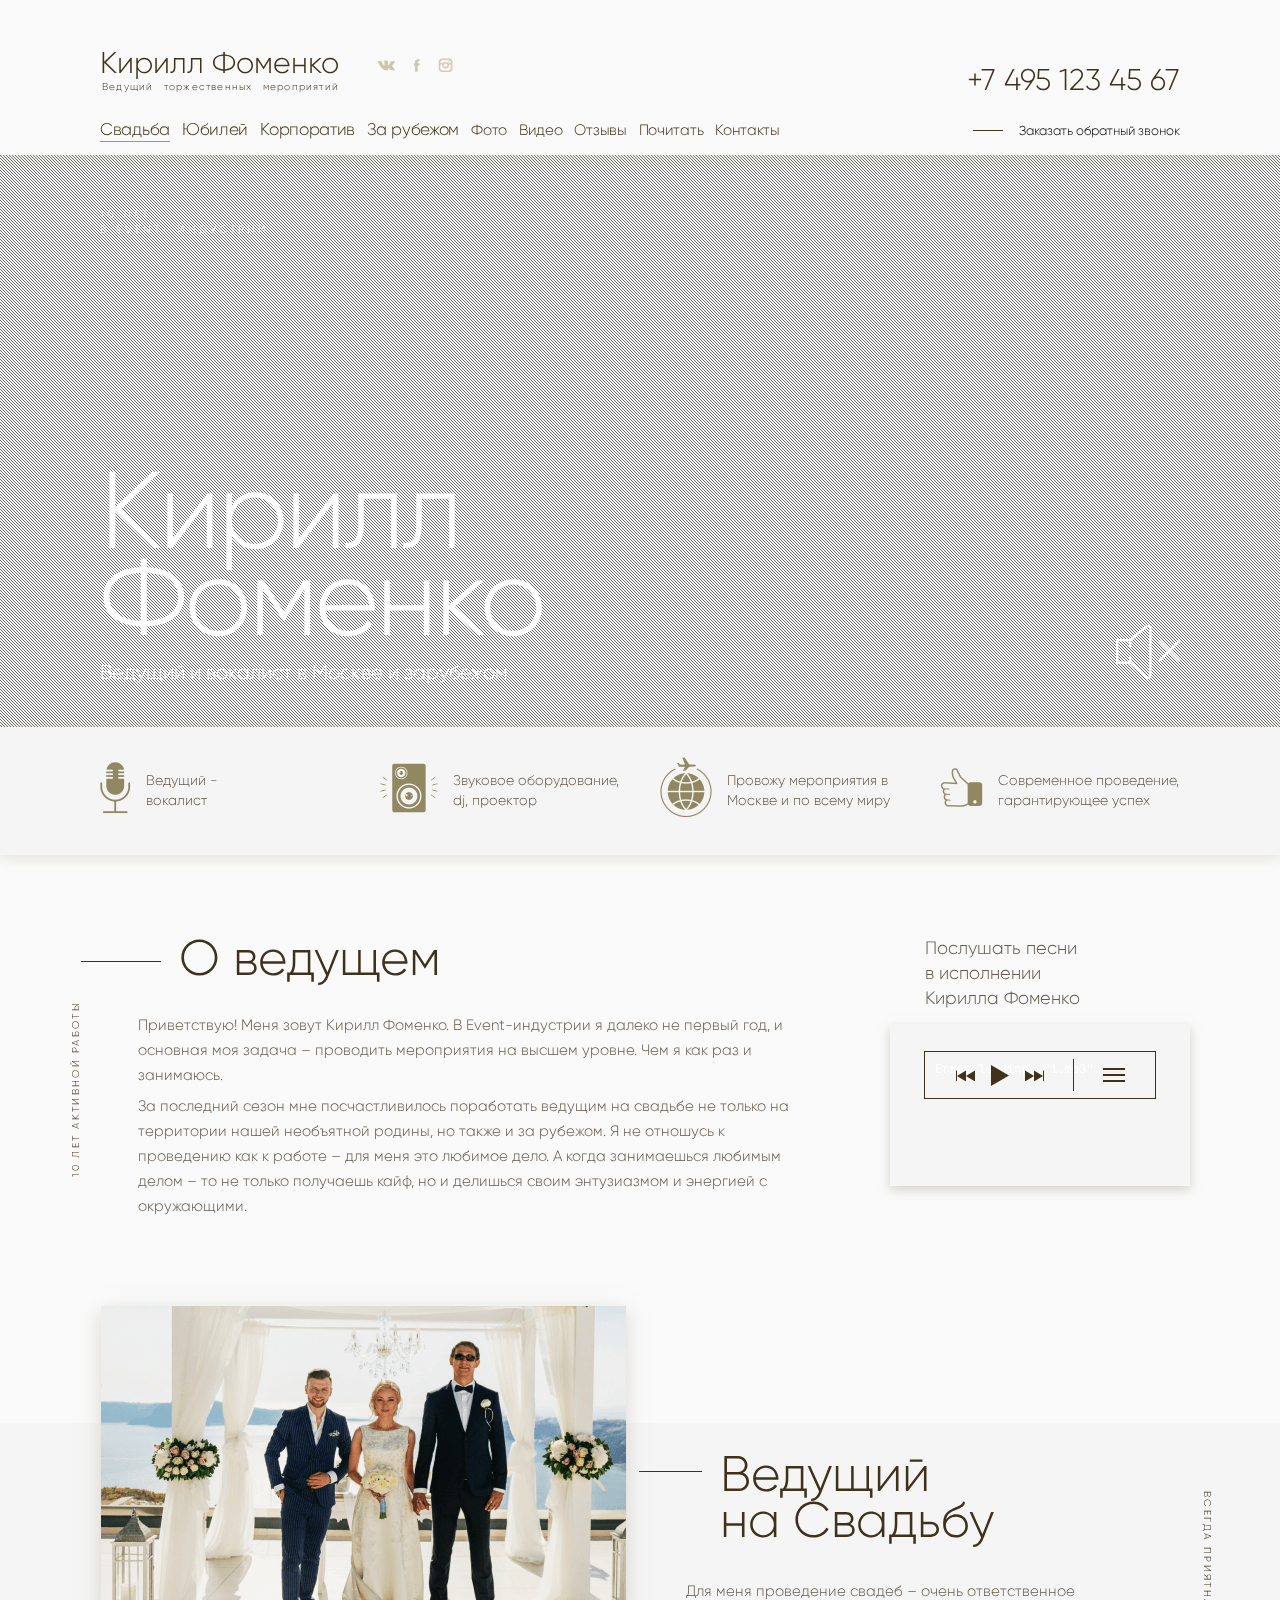
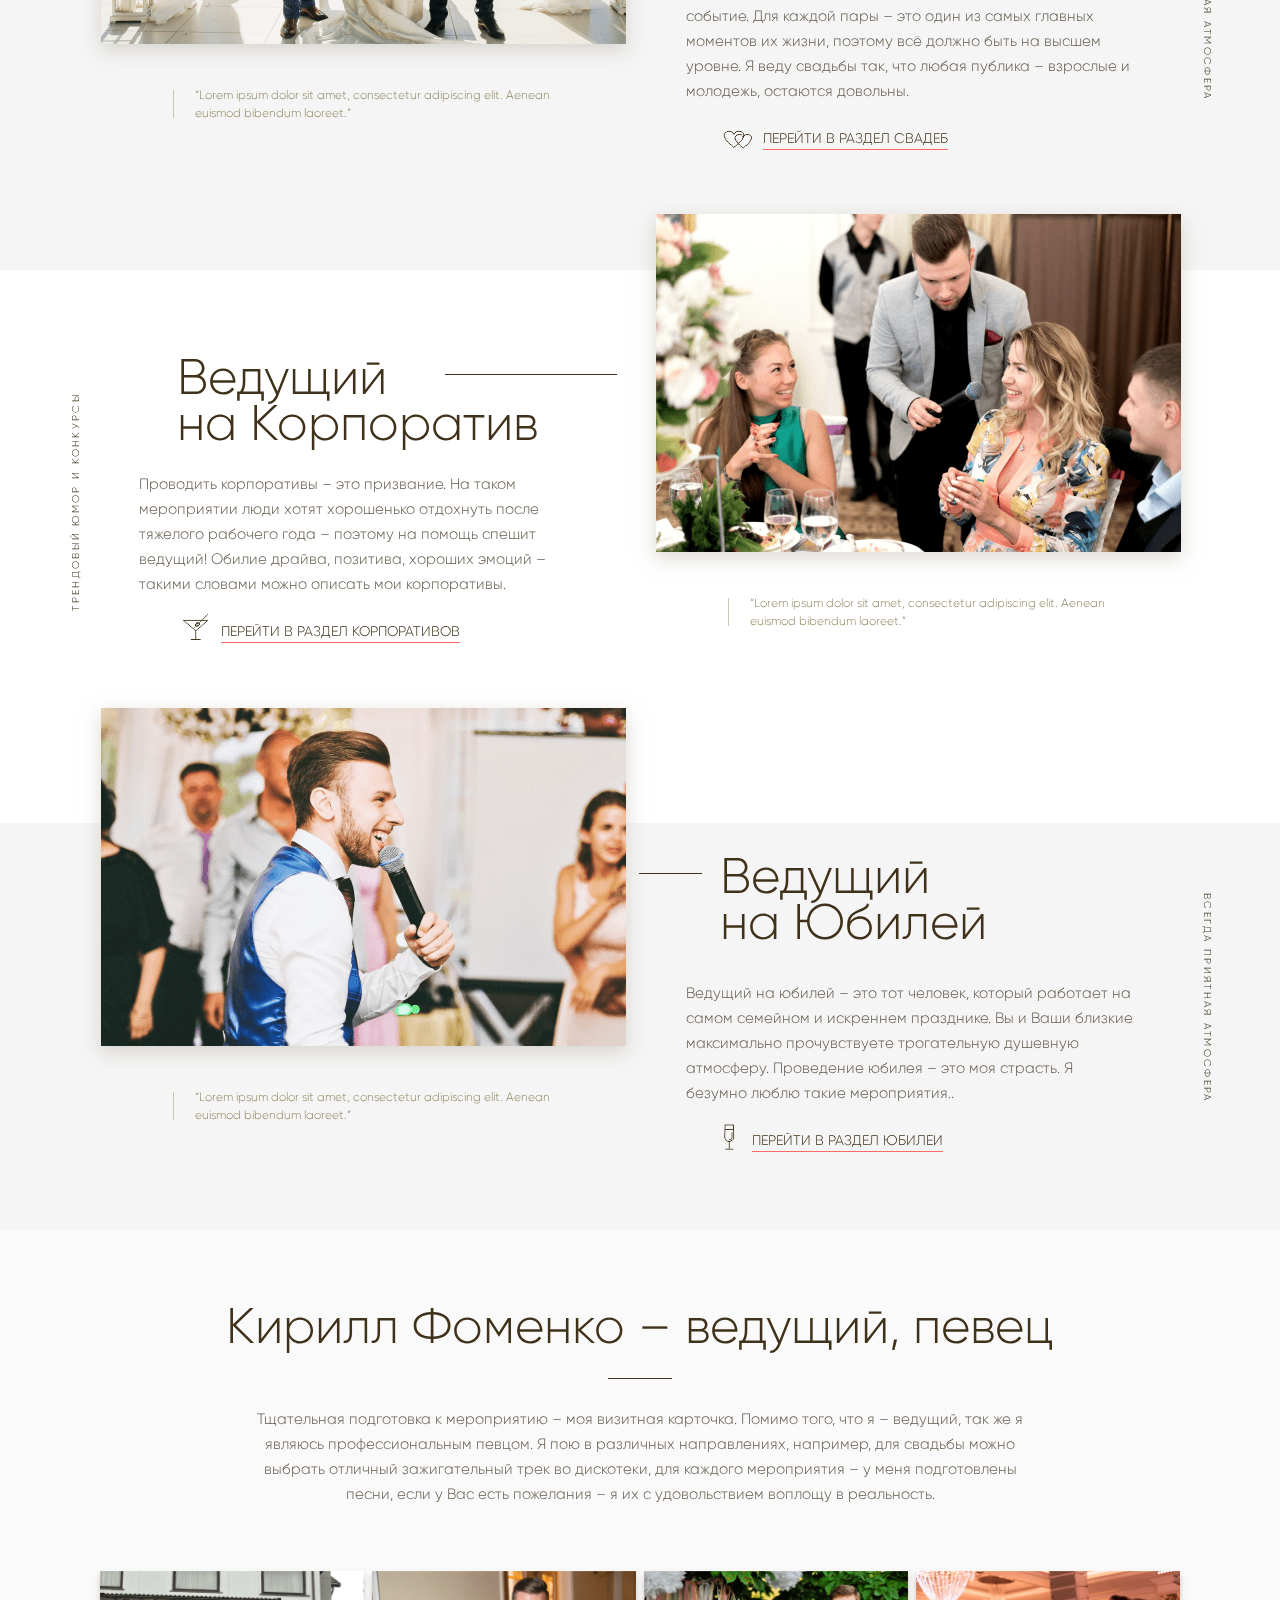
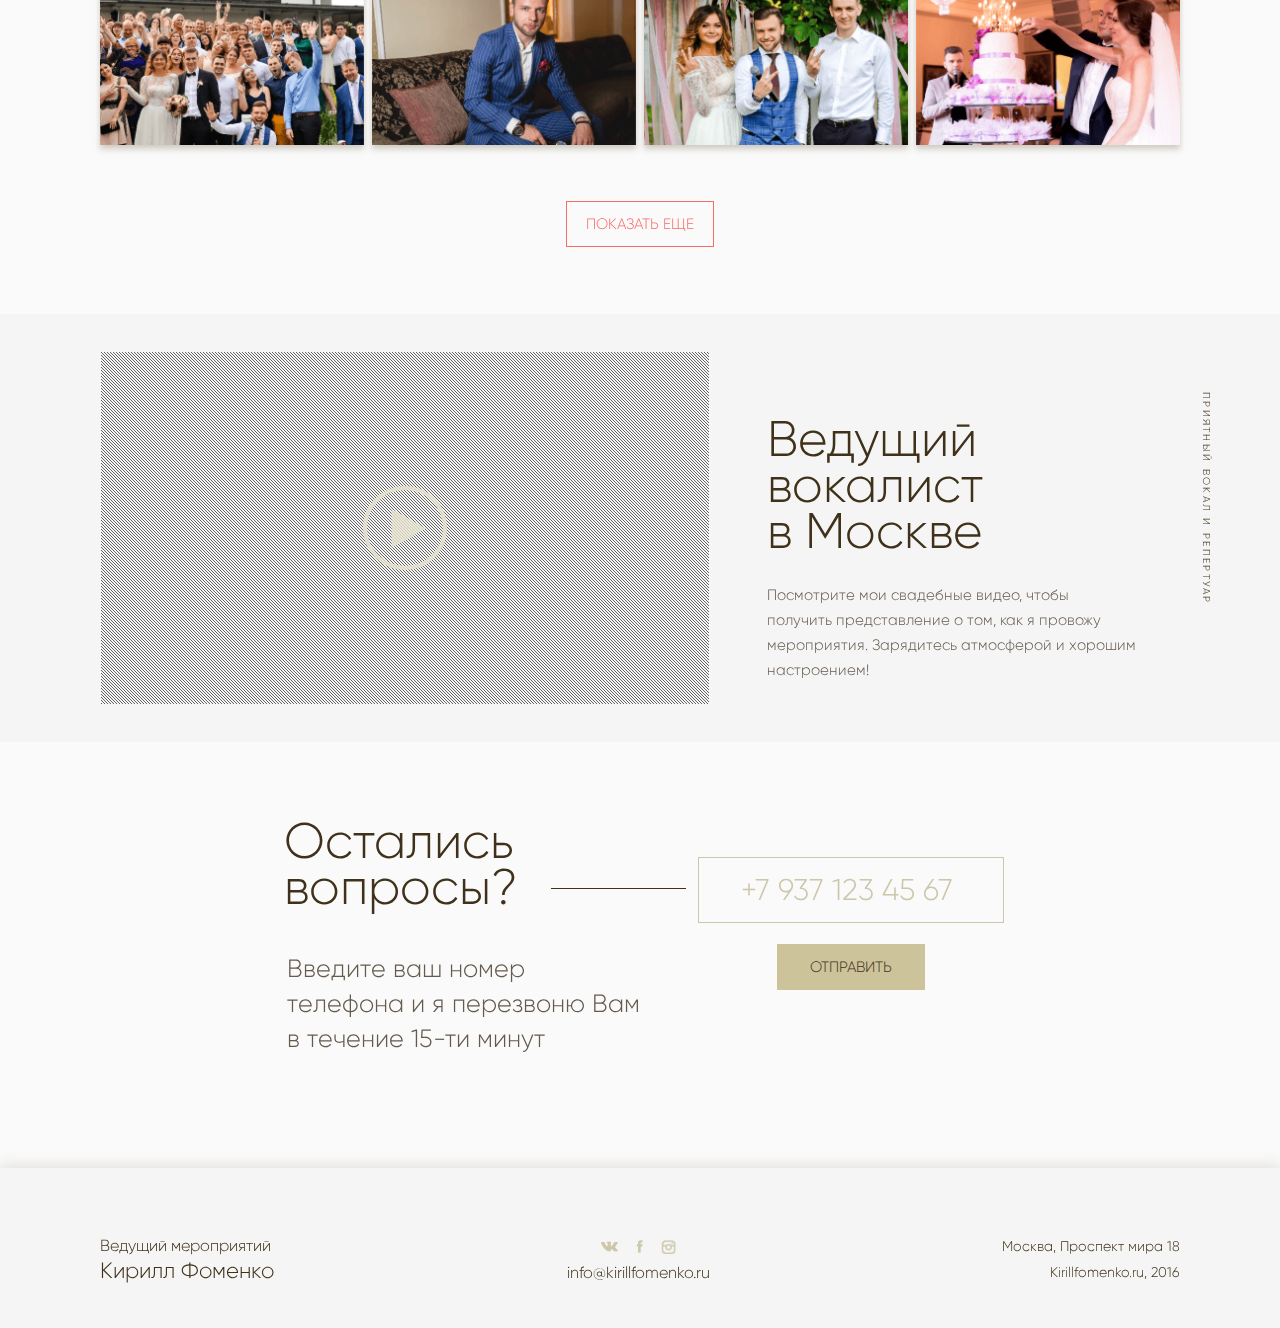
==== commit c472bd07: "add vimeo video" ====
--- a/index.html
+++ b/index.html
@@ -405,7 +405,7 @@
 
                 <div class="container">
                     <div class="video">
-                        <a href="VMS30oV8ApE" class="play"></a>
+                        <a href="196565201" class="play"></a>
                         <div class="video-block"></div>
                     </div>
 
--- a/style/style.css
+++ b/style/style.css
@@ -1,2 +1,2 @@
-.flex-box{display:-webkit-box;display:-ms-box;display:box;display:-ms-flexbox;display:-webkit-flex;display:flex}.flex-box>.flex-align--auto{-ms-flex-item-align:auto;flex-item-align:auto;-webkit-align-self:auto;-ms-align-self:auto;align-self:auto}.flex-box>.flex-align--start{-ms-flex-item-align:flex-start;flex-item-align:flex-start;-webkit-align-self:flex-start;-ms-align-self:flex-start;align-self:flex-start}.flex-box>.flex-align--end{-ms-flex-item-align:flex-end;flex-item-align:flex-end;-webkit-align-self:flex-end;-ms-align-self:flex-end;align-self:flex-end}.flex-box>.flex-align--center{-ms-flex-item-align:center;flex-item-align:center;-webkit-align-self:center;-ms-align-self:center;align-self:center}.flex-box>.flex-align--baseline{-ms-flex-item-align:baseline;flex-item-align:baseline;-webkit-align-self:baseline;-ms-align-self:baseline;align-self:baseline}.flex-box>.flex-align--stretch{-ms-flex-item-align:stretch;flex-item-align:stretch;-webkit-align-self:stretch;-ms-align-self:stretch;align-self:stretch}.flex-order--n-1{-webkit-box-ordinal-group:0;-ms-box-ordinal-group:0;box-ordinal-group:0;-ms-flex-order:-1;-webkit-order:-1;-ms-order:-1;order:-1}.flex-order--n0{-webkit-box-ordinal-group:1;-ms-box-ordinal-group:1;box-ordinal-group:1;-ms-flex-order:0;-webkit-order:0;-ms-order:0;order:0}.flex-order--n1{-webkit-box-ordinal-group:2;-ms-box-ordinal-group:2;box-ordinal-group:2;-ms-flex-order:1;-webkit-order:1;-ms-order:1;order:1}.flex-order--n2{-webkit-box-ordinal-group:3;-ms-box-ordinal-group:3;box-ordinal-group:3;-ms-flex-order:2;-webkit-order:2;-ms-order:2;order:2}.flex-order--n3{-webkit-box-ordinal-group:4;-ms-box-ordinal-group:4;box-ordinal-group:4;-ms-flex-order:3;-webkit-order:3;-ms-order:3;order:3}.flex-order--n4{-webkit-box-ordinal-group:5;-ms-box-ordinal-group:5;box-ordinal-group:5;-ms-flex-order:4;-webkit-order:4;-ms-order:4;order:4}.flex-order--n5{-webkit-box-ordinal-group:6;-ms-box-ordinal-group:6;box-ordinal-group:6;-ms-flex-order:5;-webkit-order:5;-ms-order:5;order:5}.flex-direction--row{-ms-box-orient:horizontal;box-orient:horizontal;-webkit-flex-direction:row;-ms-flex-direction:row;flex-direction:row}.flex-direction--row-reverse{-ms-box-orient:horizontal;box-orient:horizontal;-ms-box-direction:reverse;box-direction:reverse;-webkit-flex-direction:row-reverse;-ms-flex-direction:row-reverse;flex-direction:row-reverse}.flex-direction--column{-ms-box-orient:vertical;box-orient:vertical;-webkit-flex-direction:column;-ms-flex-direction:column;flex-direction:column}.flex-direction--column-reverse{-ms-box-orient:vertical;box-orient:vertical;-ms-box-direction:reverse;box-direction:reverse;-webkit-flex-direction:column-reverse;-ms-flex-direction:column-reverse;flex-direction:column-reverse}.flex-h-align--start{-ms-box-pack:start;box-pack:start;-ms-flex-pack:start;-webkit-justify-content:flex-start;-ms-justify-content:flex-start;justify-content:flex-start}.flex-h-align--end{-ms-box-pack:end;box-pack:end;-ms-flex-pack:end;-webkit-justify-content:flex-end;-ms-justify-content:flex-end;justify-content:flex-end}.flex-h-align--center{-ms-flex-pack:center;-webkit-justify-content:center;-ms-justify-content:center;justify-content:center}.flex-h-align--between{-ms-flex-pack:justify;-webkit-justify-content:space-between;-ms-justify-content:space-between;justify-content:space-between}.flex-h-align--around{-ms-flex-pack:distribute;-webkit-justify-content:space-around;-ms-justify-content:space-around;justify-content:space-around}.flex-wrap--nowrap{-ms-box-lines:single;box-lines:single;-webkit-flex-wrap:nowrap;-ms-flex-wrap:nowrap;flex-wrap:nowrap}.flex-wrap--wrap{-ms-box-lines:multiple;box-lines:multiple;-webkit-flex-wrap:wrap;-ms-flex-wrap:wrap;flex-wrap:wrap}.flex-v-align--start{-ms-flex-line-pack:start;-webkit-align-content:flex-start;align-content:flex-start}.flex-v-align--end{-ms-flex-line-pack:end;-webkit-align-content:flex-end;align-content:flex-end}.flex-v-align--center{-ms-flex-line-pack:center;-webkit-align-content:center;align-content:center}.flex-v-align--between{-ms-flex-line-pack:justify;-webkit-align-content:space-between;align-content:space-between}.flex-v-align--around{-ms-flex-line-pack:distribute;-webkit-align-content:space-around;align-content:space-around}.flex-v-align--stretch{-ms-flex-line-pack:stretch;-webkit-align-content:stretch;align-content:stretch}.flex-v-align-items--start{-ms-box-align:start;box-align:start;-ms-flex-align:start;-webkit-align-items:flex-start;-ms-align-items:flex-start;align-items:flex-start}.flex-v-align-items--end{-ms-box-align:end;box-align:end;-ms-flex-align:end;-webkit-align-items:flex-end;-ms-align-items:flex-end;align-items:flex-end}.flex-v-align-items--center{-ms-box-align:center;box-align:center;-ms-flex-align:center;-webkit-align-items:center;-ms-align-items:center;align-items:center}.flex-v-align-items--baseline{-ms-box-align:baseline;box-align:baseline;-ms-flex-align:baseline;-webkit-align-items:baseline;-ms-align-items:baseline;align-items:baseline}.flex-v-align-items--stretch{-ms-box-align:stretch;box-align:stretch;-ms-flex-align:stretch;-webkit-align-items:stretch;-ms-align-items:stretch;align-items:stretch}@media (min-width: 960px){.flex_between-md{display:-webkit-box;display:-ms-box;display:box;display:-ms-flexbox;display:-webkit-flex;display:flex;-ms-flex-pack:justify;-webkit-justify-content:space-between;-ms-justify-content:space-between;justify-content:space-between;-ms-box-align:center;box-align:center;-ms-flex-align:center;-webkit-align-items:center;-ms-align-items:center;align-items:center}.flex_between-md_top{display:-webkit-box;display:-ms-box;display:box;display:-ms-flexbox;display:-webkit-flex;display:flex;-ms-flex-pack:justify;-webkit-justify-content:space-between;-ms-justify-content:space-between;justify-content:space-between;-ms-box-align:start;box-align:start;-ms-flex-align:start;-webkit-align-items:flex-start;-ms-align-items:flex-start;align-items:flex-start}.flex_between-md_bottom{display:-webkit-box;display:-ms-box;display:box;display:-ms-flexbox;display:-webkit-flex;display:flex;-ms-flex-pack:justify;-webkit-justify-content:space-between;-ms-justify-content:space-between;justify-content:space-between;-ms-box-align:end;box-align:end;-ms-flex-align:end;-webkit-align-items:flex-end;-ms-align-items:flex-end;align-items:flex-end}}@media (min-width: 768px){.flex_between-sm{display:-webkit-box;display:-ms-box;display:box;display:-ms-flexbox;display:-webkit-flex;display:flex;-ms-flex-pack:justify;-webkit-justify-content:space-between;-ms-justify-content:space-between;justify-content:space-between;-ms-box-align:center;box-align:center;-ms-flex-align:center;-webkit-align-items:center;-ms-align-items:center;align-items:center}.flex_between-sm_top{display:-webkit-box;display:-ms-box;display:box;display:-ms-flexbox;display:-webkit-flex;display:flex;-ms-flex-pack:justify;-webkit-justify-content:space-between;-ms-justify-content:space-between;justify-content:space-between;-ms-box-align:start;box-align:start;-ms-flex-align:start;-webkit-align-items:flex-start;-ms-align-items:flex-start;align-items:flex-start}.flex_between-sm_bottom{display:-webkit-box;display:-ms-box;display:box;display:-ms-flexbox;display:-webkit-flex;display:flex;-ms-flex-pack:justify;-webkit-justify-content:space-between;-ms-justify-content:space-between;justify-content:space-between;-ms-box-align:end;box-align:end;-ms-flex-align:end;-webkit-align-items:flex-end;-ms-align-items:flex-end;align-items:flex-end}}@media (min-width: 420px){.flex_between-xs{display:-webkit-box;display:-ms-box;display:box;display:-ms-flexbox;display:-webkit-flex;display:flex;-ms-flex-pack:justify;-webkit-justify-content:space-between;-ms-justify-content:space-between;justify-content:space-between;-ms-box-align:center;box-align:center;-ms-flex-align:center;-webkit-align-items:center;-ms-align-items:center;align-items:center}.flex_between-xs_top{display:-webkit-box;display:-ms-box;display:box;display:-ms-flexbox;display:-webkit-flex;display:flex;-ms-flex-pack:justify;-webkit-justify-content:space-between;-ms-justify-content:space-between;justify-content:space-between;-ms-box-align:start;box-align:start;-ms-flex-align:start;-webkit-align-items:flex-start;-ms-align-items:flex-start;align-items:flex-start}.flex_between-xs_bottom{display:-webkit-box;display:-ms-box;display:box;display:-ms-flexbox;display:-webkit-flex;display:flex;-ms-flex-pack:justify;-webkit-justify-content:space-between;-ms-justify-content:space-between;justify-content:space-between;-ms-box-align:end;box-align:end;-ms-flex-align:end;-webkit-align-items:flex-end;-ms-align-items:flex-end;align-items:flex-end}}@media (min-width: 319px){.flex_between-min{display:-webkit-box;display:-ms-box;display:box;display:-ms-flexbox;display:-webkit-flex;display:flex;-ms-flex-pack:justify;-webkit-justify-content:space-between;-ms-justify-content:space-between;justify-content:space-between;-ms-box-align:center;box-align:center;-ms-flex-align:center;-webkit-align-items:center;-ms-align-items:center;align-items:center}.flex_between-min_top{display:-webkit-box;display:-ms-box;display:box;display:-ms-flexbox;display:-webkit-flex;display:flex;-ms-flex-pack:justify;-webkit-justify-content:space-between;-ms-justify-content:space-between;justify-content:space-between;-ms-box-align:start;box-align:start;-ms-flex-align:start;-webkit-align-items:flex-start;-ms-align-items:flex-start;align-items:flex-start}.flex_between-min_bottom{display:-webkit-box;display:-ms-box;display:box;display:-ms-flexbox;display:-webkit-flex;display:flex;-ms-flex-pack:justify;-webkit-justify-content:space-between;-ms-justify-content:space-between;justify-content:space-between;-ms-box-align:end;box-align:end;-ms-flex-align:end;-webkit-align-items:flex-end;-ms-align-items:flex-end;align-items:flex-end}}@media (min-width: 960px){.flex_around-md{display:-webkit-box;display:-ms-box;display:box;display:-ms-flexbox;display:-webkit-flex;display:flex;-ms-flex-pack:distribute;-webkit-justify-content:space-around;-ms-justify-content:space-around;justify-content:space-around;-ms-box-align:center;box-align:center;-ms-flex-align:center;-webkit-align-items:center;-ms-align-items:center;align-items:center}.flex_around-md_top{display:-webkit-box;display:-ms-box;display:box;display:-ms-flexbox;display:-webkit-flex;display:flex;-ms-flex-pack:distribute;-webkit-justify-content:space-around;-ms-justify-content:space-around;justify-content:space-around;-ms-box-align:start;box-align:start;-ms-flex-align:start;-webkit-align-items:flex-start;-ms-align-items:flex-start;align-items:flex-start}.flex_around-md_bottom{display:-webkit-box;display:-ms-box;display:box;display:-ms-flexbox;display:-webkit-flex;display:flex;-ms-flex-pack:distribute;-webkit-justify-content:space-around;-ms-justify-content:space-around;justify-content:space-around;-ms-box-align:end;box-align:end;-ms-flex-align:end;-webkit-align-items:flex-end;-ms-align-items:flex-end;align-items:flex-end}}@media (min-width: 768px){.flex_around-sm{display:-webkit-box;display:-ms-box;display:box;display:-ms-flexbox;display:-webkit-flex;display:flex;-ms-flex-pack:distribute;-webkit-justify-content:space-around;-ms-justify-content:space-around;justify-content:space-around;-ms-box-align:center;box-align:center;-ms-flex-align:center;-webkit-align-items:center;-ms-align-items:center;align-items:center}.flex_around-sm_top{display:-webkit-box;display:-ms-box;display:box;display:-ms-flexbox;display:-webkit-flex;display:flex;-ms-flex-pack:distribute;-webkit-justify-content:space-around;-ms-justify-content:space-around;justify-content:space-around;-ms-box-align:start;box-align:start;-ms-flex-align:start;-webkit-align-items:flex-start;-ms-align-items:flex-start;align-items:flex-start}.flex_around-sm_bottom{display:-webkit-box;display:-ms-box;display:box;display:-ms-flexbox;display:-webkit-flex;display:flex;-ms-flex-pack:distribute;-webkit-justify-content:space-around;-ms-justify-content:space-around;justify-content:space-around;-ms-box-align:end;box-align:end;-ms-flex-align:end;-webkit-align-items:flex-end;-ms-align-items:flex-end;align-items:flex-end}}@media (min-width: 420px){.flex_around-xs{display:-webkit-box;display:-ms-box;display:box;display:-ms-flexbox;display:-webkit-flex;display:flex;-ms-flex-pack:distribute;-webkit-justify-content:space-around;-ms-justify-content:space-around;justify-content:space-around;-ms-box-align:center;box-align:center;-ms-flex-align:center;-webkit-align-items:center;-ms-align-items:center;align-items:center}.flex_around-xs_top{display:-webkit-box;display:-ms-box;display:box;display:-ms-flexbox;display:-webkit-flex;display:flex;-ms-flex-pack:distribute;-webkit-justify-content:space-around;-ms-justify-content:space-around;justify-content:space-around;-ms-box-align:start;box-align:start;-ms-flex-align:start;-webkit-align-items:flex-start;-ms-align-items:flex-start;align-items:flex-start}.flex_around-xs_bottom{display:-webkit-box;display:-ms-box;display:box;display:-ms-flexbox;display:-webkit-flex;display:flex;-ms-flex-pack:distribute;-webkit-justify-content:space-around;-ms-justify-content:space-around;justify-content:space-around;-ms-box-align:end;box-align:end;-ms-flex-align:end;-webkit-align-items:flex-end;-ms-align-items:flex-end;align-items:flex-end}}@media (min-width: 319px){.flex_around-min{display:-webkit-box;display:-ms-box;display:box;display:-ms-flexbox;display:-webkit-flex;display:flex;-ms-flex-pack:distribute;-webkit-justify-content:space-around;-ms-justify-content:space-around;justify-content:space-around;-ms-box-align:center;box-align:center;-ms-flex-align:center;-webkit-align-items:center;-ms-align-items:center;align-items:center}.flex_around-min_top{display:-webkit-box;display:-ms-box;display:box;display:-ms-flexbox;display:-webkit-flex;display:flex;-ms-flex-pack:distribute;-webkit-justify-content:space-around;-ms-justify-content:space-around;justify-content:space-around;-ms-box-align:start;box-align:start;-ms-flex-align:start;-webkit-align-items:flex-start;-ms-align-items:flex-start;align-items:flex-start}.flex_around-min_bottom{display:-webkit-box;display:-ms-box;display:box;display:-ms-flexbox;display:-webkit-flex;display:flex;-ms-flex-pack:distribute;-webkit-justify-content:space-around;-ms-justify-content:space-around;justify-content:space-around;-ms-box-align:end;box-align:end;-ms-flex-align:end;-webkit-align-items:flex-end;-ms-align-items:flex-end;align-items:flex-end}}@media (min-width: 960px){.flex_start-md{display:-webkit-box;display:-ms-box;display:box;display:-ms-flexbox;display:-webkit-flex;display:flex;-ms-box-pack:start;box-pack:start;-ms-flex-pack:start;-webkit-justify-content:flex-start;-ms-justify-content:flex-start;justify-content:flex-start;-ms-box-align:center;box-align:center;-ms-flex-align:center;-webkit-align-items:center;-ms-align-items:center;align-items:center}.flex_start-md_top{display:-webkit-box;display:-ms-box;display:box;display:-ms-flexbox;display:-webkit-flex;display:flex;-ms-box-pack:start;box-pack:start;-ms-flex-pack:start;-webkit-justify-content:flex-start;-ms-justify-content:flex-start;justify-content:flex-start;-ms-box-align:start;box-align:start;-ms-flex-align:start;-webkit-align-items:flex-start;-ms-align-items:flex-start;align-items:flex-start}.flex_start-md_bottom{display:-webkit-box;display:-ms-box;display:box;display:-ms-flexbox;display:-webkit-flex;display:flex;-ms-box-pack:start;box-pack:start;-ms-flex-pack:start;-webkit-justify-content:flex-start;-ms-justify-content:flex-start;justify-content:flex-start;-ms-box-align:end;box-align:end;-ms-flex-align:end;-webkit-align-items:flex-end;-ms-align-items:flex-end;align-items:flex-end}}@media (min-width: 768px){.flex_start-sm{display:-webkit-box;display:-ms-box;display:box;display:-ms-flexbox;display:-webkit-flex;display:flex;-ms-box-pack:start;box-pack:start;-ms-flex-pack:start;-webkit-justify-content:flex-start;-ms-justify-content:flex-start;justify-content:flex-start;-ms-box-align:center;box-align:center;-ms-flex-align:center;-webkit-align-items:center;-ms-align-items:center;align-items:center}.flex_start-sm_top{display:-webkit-box;display:-ms-box;display:box;display:-ms-flexbox;display:-webkit-flex;display:flex;-ms-box-pack:start;box-pack:start;-ms-flex-pack:start;-webkit-justify-content:flex-start;-ms-justify-content:flex-start;justify-content:flex-start;-ms-box-align:start;box-align:start;-ms-flex-align:start;-webkit-align-items:flex-start;-ms-align-items:flex-start;align-items:flex-start}.flex_start-sm_bottom{display:-webkit-box;display:-ms-box;display:box;display:-ms-flexbox;display:-webkit-flex;display:flex;-ms-box-pack:start;box-pack:start;-ms-flex-pack:start;-webkit-justify-content:flex-start;-ms-justify-content:flex-start;justify-content:flex-start;-ms-box-align:end;box-align:end;-ms-flex-align:end;-webkit-align-items:flex-end;-ms-align-items:flex-end;align-items:flex-end}}@media (min-width: 420px){.flex_start-xs{display:-webkit-box;display:-ms-box;display:box;display:-ms-flexbox;display:-webkit-flex;display:flex;-ms-box-pack:start;box-pack:start;-ms-flex-pack:start;-webkit-justify-content:flex-start;-ms-justify-content:flex-start;justify-content:flex-start;-ms-box-align:center;box-align:center;-ms-flex-align:center;-webkit-align-items:center;-ms-align-items:center;align-items:center}.flex_start-xs_top{display:-webkit-box;display:-ms-box;display:box;display:-ms-flexbox;display:-webkit-flex;display:flex;-ms-box-pack:start;box-pack:start;-ms-flex-pack:start;-webkit-justify-content:flex-start;-ms-justify-content:flex-start;justify-content:flex-start;-ms-box-align:start;box-align:start;-ms-flex-align:start;-webkit-align-items:flex-start;-ms-align-items:flex-start;align-items:flex-start}.flex_start-xs_bottom{display:-webkit-box;display:-ms-box;display:box;display:-ms-flexbox;display:-webkit-flex;display:flex;-ms-box-pack:start;box-pack:start;-ms-flex-pack:start;-webkit-justify-content:flex-start;-ms-justify-content:flex-start;justify-content:flex-start;-ms-box-align:end;box-align:end;-ms-flex-align:end;-webkit-align-items:flex-end;-ms-align-items:flex-end;align-items:flex-end}}@media (min-width: 319px){.flex_start-min{display:-webkit-box;display:-ms-box;display:box;display:-ms-flexbox;display:-webkit-flex;display:flex;-ms-box-pack:start;box-pack:start;-ms-flex-pack:start;-webkit-justify-content:flex-start;-ms-justify-content:flex-start;justify-content:flex-start;-ms-box-align:center;box-align:center;-ms-flex-align:center;-webkit-align-items:center;-ms-align-items:center;align-items:center}.flex_start-min_top{display:-webkit-box;display:-ms-box;display:box;display:-ms-flexbox;display:-webkit-flex;display:flex;-ms-box-pack:start;box-pack:start;-ms-flex-pack:start;-webkit-justify-content:flex-start;-ms-justify-content:flex-start;justify-content:flex-start;-ms-box-align:start;box-align:start;-ms-flex-align:start;-webkit-align-items:flex-start;-ms-align-items:flex-start;align-items:flex-start}.flex_start-min_bottom{display:-webkit-box;display:-ms-box;display:box;display:-ms-flexbox;display:-webkit-flex;display:flex;-ms-box-pack:start;box-pack:start;-ms-flex-pack:start;-webkit-justify-content:flex-start;-ms-justify-content:flex-start;justify-content:flex-start;-ms-box-align:end;box-align:end;-ms-flex-align:end;-webkit-align-items:flex-end;-ms-align-items:flex-end;align-items:flex-end}}@media (min-width: 960px){.flex_end-md{display:-webkit-box;display:-ms-box;display:box;display:-ms-flexbox;display:-webkit-flex;display:flex;-ms-box-pack:end;box-pack:end;-ms-flex-pack:end;-webkit-justify-content:flex-end;-ms-justify-content:flex-end;justify-content:flex-end;-ms-box-align:center;box-align:center;-ms-flex-align:center;-webkit-align-items:center;-ms-align-items:center;align-items:center}.flex_end-md_top{display:-webkit-box;display:-ms-box;display:box;display:-ms-flexbox;display:-webkit-flex;display:flex;-ms-box-pack:end;box-pack:end;-ms-flex-pack:end;-webkit-justify-content:flex-end;-ms-justify-content:flex-end;justify-content:flex-end;-ms-box-align:start;box-align:start;-ms-flex-align:start;-webkit-align-items:flex-start;-ms-align-items:flex-start;align-items:flex-start}.flex_end-md_bottom{display:-webkit-box;display:-ms-box;display:box;display:-ms-flexbox;display:-webkit-flex;display:flex;-ms-box-pack:end;box-pack:end;-ms-flex-pack:end;-webkit-justify-content:flex-end;-ms-justify-content:flex-end;justify-content:flex-end;-ms-box-align:end;box-align:end;-ms-flex-align:end;-webkit-align-items:flex-end;-ms-align-items:flex-end;align-items:flex-end}}@media (min-width: 768px){.flex_end-sm{display:-webkit-box;display:-ms-box;display:box;display:-ms-flexbox;display:-webkit-flex;display:flex;-ms-box-pack:end;box-pack:end;-ms-flex-pack:end;-webkit-justify-content:flex-end;-ms-justify-content:flex-end;justify-content:flex-end;-ms-box-align:center;box-align:center;-ms-flex-align:center;-webkit-align-items:center;-ms-align-items:center;align-items:center}.flex_end-sm_top{display:-webkit-box;display:-ms-box;display:box;display:-ms-flexbox;display:-webkit-flex;display:flex;-ms-box-pack:end;box-pack:end;-ms-flex-pack:end;-webkit-justify-content:flex-end;-ms-justify-content:flex-end;justify-content:flex-end;-ms-box-align:start;box-align:start;-ms-flex-align:start;-webkit-align-items:flex-start;-ms-align-items:flex-start;align-items:flex-start}.flex_end-sm_bottom{display:-webkit-box;display:-ms-box;display:box;display:-ms-flexbox;display:-webkit-flex;display:flex;-ms-box-pack:end;box-pack:end;-ms-flex-pack:end;-webkit-justify-content:flex-end;-ms-justify-content:flex-end;justify-content:flex-end;-ms-box-align:end;box-align:end;-ms-flex-align:end;-webkit-align-items:flex-end;-ms-align-items:flex-end;align-items:flex-end}}@media (min-width: 420px){.flex_end-xs{display:-webkit-box;display:-ms-box;display:box;display:-ms-flexbox;display:-webkit-flex;display:flex;-ms-box-pack:end;box-pack:end;-ms-flex-pack:end;-webkit-justify-content:flex-end;-ms-justify-content:flex-end;justify-content:flex-end;-ms-box-align:center;box-align:center;-ms-flex-align:center;-webkit-align-items:center;-ms-align-items:center;align-items:center}.flex_end-xs_top{display:-webkit-box;display:-ms-box;display:box;display:-ms-flexbox;display:-webkit-flex;display:flex;-ms-box-pack:end;box-pack:end;-ms-flex-pack:end;-webkit-justify-content:flex-end;-ms-justify-content:flex-end;justify-content:flex-end;-ms-box-align:start;box-align:start;-ms-flex-align:start;-webkit-align-items:flex-start;-ms-align-items:flex-start;align-items:flex-start}.flex_end-xs_bottom{display:-webkit-box;display:-ms-box;display:box;display:-ms-flexbox;display:-webkit-flex;display:flex;-ms-box-pack:end;box-pack:end;-ms-flex-pack:end;-webkit-justify-content:flex-end;-ms-justify-content:flex-end;justify-content:flex-end;-ms-box-align:end;box-align:end;-ms-flex-align:end;-webkit-align-items:flex-end;-ms-align-items:flex-end;align-items:flex-end}}@media (min-width: 319px){.flex_end-min{display:-webkit-box;display:-ms-box;display:box;display:-ms-flexbox;display:-webkit-flex;display:flex;-ms-box-pack:end;box-pack:end;-ms-flex-pack:end;-webkit-justify-content:flex-end;-ms-justify-content:flex-end;justify-content:flex-end;-ms-box-align:center;box-align:center;-ms-flex-align:center;-webkit-align-items:center;-ms-align-items:center;align-items:center}.flex_end-min_top{display:-webkit-box;display:-ms-box;display:box;display:-ms-flexbox;display:-webkit-flex;display:flex;-ms-box-pack:end;box-pack:end;-ms-flex-pack:end;-webkit-justify-content:flex-end;-ms-justify-content:flex-end;justify-content:flex-end;-ms-box-align:start;box-align:start;-ms-flex-align:start;-webkit-align-items:flex-start;-ms-align-items:flex-start;align-items:flex-start}.flex_end-min_bottom{display:-webkit-box;display:-ms-box;display:box;display:-ms-flexbox;display:-webkit-flex;display:flex;-ms-box-pack:end;box-pack:end;-ms-flex-pack:end;-webkit-justify-content:flex-end;-ms-justify-content:flex-end;justify-content:flex-end;-ms-box-align:end;box-align:end;-ms-flex-align:end;-webkit-align-items:flex-end;-ms-align-items:flex-end;align-items:flex-end}}.block-center{margin:0 auto 0 auto;display:block}.block-left{margin:0 0 0 0;display:block}.block-right{margin:0 0 0 auto;display:block}@media (max-width: 960px){.block_md-center{margin:0 auto 0 auto;display:block}.block_md-left{margin:0 0 0 0;display:block}.block_md-right{margin:0 0 0 auto;display:block}}@media (max-width: 768px){.block_sm-center{margin:0 auto 0 auto;display:block}.block_sm-left{margin:0 0 0 0;display:block}.block_sm-right{margin:0 0 0 auto;display:block}}@media (max-width: 420px){.block_xs-center{margin:0 auto 0 auto;display:block}.block_xs-left{margin:0 0 0 0;display:block}.block_xs-right{margin:0 0 0 auto;display:block}}@media (max-width: 319px){.block_min-center{margin:0 auto 0 auto;display:block}.block_min-left{margin:0 0 0 0;display:block}.block_min-right{margin:0 0 0 auto;display:block}}@font-face{font-family:Gilroy;src:url("../fonts/gilroy-light.woff");font-weight:300}.animated-circle{width:80px;height:80px;margin:0 auto;position:relative;z-index:1;border-radius:50%;transform-origin:50% 50%}.animated-circle>*{font-size:0;display:block;position:absolute;top:calc(50% - 5px);left:calc(50% - 5px);width:10px;height:10px;border-radius:50%}.animated-circle>*:after{content:'';top:0;left:0;position:absolute;width:100%;height:100%;background-color:#645a4d;animation:letterAnimation 1.5s infinite;-webkit-animation:letterAnimation 1.5s infinite;border-radius:50%}.animated-circle>*:nth-of-type(1):after{animation-delay:.1s;-webkit-animation-delay:.1s}.animated-circle>*:nth-of-type(2):after{animation-delay:.2s;-webkit-animation-delay:.2s}.animated-circle>*:nth-of-type(3):after{animation-delay:.3s;-webkit-animation-delay:.3s}.animated-circle>*:nth-of-type(4):after{animation-delay:.4s;-webkit-animation-delay:.4s}.animated-circle>*:nth-of-type(5):after{animation-delay:.5s;-webkit-animation-delay:.5s}.animated-circle>*:nth-of-type(6):after{animation-delay:.6s;-webkit-animation-delay:.6s}.animated-circle>*:nth-of-type(7):after{animation-delay:.7s;-webkit-animation-delay:.7s}.animated-circle>*:nth-of-type(8):after{animation-delay:.8s;-webkit-animation-delay:.8s}.animated-circle>*:nth-of-type(9):after{animation-delay:.9s;-webkit-animation-delay:.9s}.animated-circle>*:nth-of-type(10):after{animation-delay:1s;-webkit-animation-delay:1s}.animated-circle>*:nth-of-type(1){transform:rotate(36deg) translateX(40px);-webkit-transform:rotate(36deg) translateX(40px)}.animated-circle>*:nth-of-type(2){transform:rotate(72deg) translateX(40px);-webkit-transform:rotate(72deg) translateX(40px)}.animated-circle>*:nth-of-type(3){transform:rotate(108deg) translateX(40px);-webkit-transform:rotate(108deg) translateX(40px)}.animated-circle>*:nth-of-type(4){transform:rotate(144deg) translateX(40px);-webkit-transform:rotate(144deg) translateX(40px)}.animated-circle>*:nth-of-type(5){transform:rotate(180deg) translateX(40px);-webkit-transform:rotate(180deg) translateX(40px)}.animated-circle>*:nth-of-type(6){transform:rotate(216deg) translateX(40px);-webkit-transform:rotate(216deg) translateX(40px)}.animated-circle>*:nth-of-type(7){transform:rotate(252deg) translateX(40px);-webkit-transform:rotate(252deg) translateX(40px)}.animated-circle>*:nth-of-type(8){transform:rotate(288deg) translateX(40px);-webkit-transform:rotate(288deg) translateX(40px)}.animated-circle>*:nth-of-type(9){transform:rotate(324deg) translateX(40px);-webkit-transform:rotate(324deg) translateX(40px)}.animated-circle>*:nth-of-type(10){transform:rotate(360deg) translateX(40px);-webkit-transform:rotate(360deg) translateX(40px)}@keyframes letterAnimation{0%{transform:scale(1)}50%{transform:scale(0);background-color:#f5f5f5}100%{transform:scale(1)}}@-webkit-keyframes letterAnimation{0%{-webkit-transform:scale(1)}50%{-webkit-transform:scale(0);background-color:#f5f5f5}100%{-webkit-transform:scale(1)}}body{padding:0;margin:0;font-family:Gilroy;background-color:#fafafa}.wrapper{max-width:1140px;width:100%;min-width:319px;margin:0 auto;position:relative;z-index:1}@media (max-width: 1140px){.wrapper{padding:0 8px}}.wrapper_small{max-width:1080px;width:100%;min-width:319px;margin:0 auto;position:relative;z-index:1}@media (max-width: 1080px){.wrapper_small{padding:0 8px}}.wrapper-all{width:100%;overflow:hidden;min-width:319px}*{box-sizing:border-box}h1,h2,h3,h4,p,a,img,ul,li{padding:0;margin:0;text-decoration:none;list-style-type:none;color:inherit}header,section,footer{width:100%;min-width:319px;margin:0 auto;box-sizing:border-box;background-position:center top;background-repeat:no-repeat;background-size:cover;position:relative}textarea,button,input{position:relative;box-sizing:border-box;border:none;background-color:transparent;outline:none;border-radius:0;font-family:Gilroy;padding:0}button{cursor:pointer}.col{display:inline-block;vertical-align:top}.col-m{display:inline-block;vertical-align:middle}@media (max-width: 960px){.hidden-md{display:none !important}}@media (min-width: 960px){.show-md{display:none !important}}@media (max-width: 768px){.hidden-sm{display:none !important}}@media (min-width: 768px){.show-sm{display:none !important}}@media (max-width: 420px){.hidden-xs{display:none !important}}@media (min-width: 420px){.show-xs{display:none !important}}.heading{font-size:50px;font-weight:300;line-height:46px;text-align:left;color:#40321a;position:relative}.heading:before{content:'';position:absolute;z-index:1;height:1px;background-color:#40321a;right:calc(100% + 18px);top:calc(50% + 3px)}@media (max-width: 768px){.heading{text-align:center;font-size:34px;line-height:30px}.heading br{display:none}}.text{color:#645a4d;font-size:15px;font-weight:300;line-height:25px}.vertical-text{color:#40321a;font-size:10px;font-weight:300;position:absolute;letter-spacing:2.3px}@media (max-width: 960px){.vertical-text{display:none}}.social a{display:inline-block;vertical-align:middle;position:relative;z-index:1;overflow:hidden}.social a img{display:block;transition:.25s all;-webkit-transition:.25s all}.social a img:nth-of-type(2){position:absolute;top:0;left:0;z-index:2;opacity:0}.social a:hover img:nth-of-type(1){opacity:0}.social a:hover img:nth-of-type(2){opacity:1}.first-screen{padding:52px 0 43px 0;overflow:hidden}@media (max-width: 960px){.first-screen{padding:120px 0 43px 0}}.first-screen .wrapper_small{pointer-events:none}.first-screen .quote{opacity:0.8;color:white;font-size:11px;font-weight:300;line-height:15px;letter-spacing:2.9px;margin-bottom:231px}@media (max-width: 768px){.first-screen .quote{margin-bottom:140px}}.first-screen .title{color:white;font-size:109px;font-weight:300;line-height:87px;letter-spacing:-3px;margin:0 0 19px 0}@media (max-width: 768px){.first-screen .title{font-size:50px;line-height:40px}}.first-screen .subtitle{color:white;font-size:20px;font-weight:300}.first-screen .slider{position:absolute;top:0;left:0;width:100%;height:100%;z-index:1}.first-screen .slider .slick-list{height:100%}.first-screen .slider .slick-track{height:100%}.first-screen .slider .slide{height:100%;background-size:cover;background-repeat:no-repeat;background-position:center;position:relative;z-index:1;overflow:hidden}.first-screen .slider:before{content:'';position:absolute;left:0;bottom:0;width:100%;z-index:2;background-image:linear-gradient(to top, rgba(77,77,66,0.84) 0%, rgba(77,77,66,0.84) 0%, rgba(255,255,255,0) 100%, rgba(255,255,255,0.48) 100%, #fff 100%);height:52%;pointer-events:none}.first-screen .slick-dots{position:absolute;z-index:10;bottom:48px;font-size:0;right:calc(50% - 540px)}@media (max-width: 1080px){.first-screen .slick-dots{right:10px}}@media (max-width: 768px){.first-screen .slick-dots{right:0px;width:100%;text-align:center;bottom:16px}}.first-screen .slick-dots li{display:inline-block;vertical-align:top;margin:0 0 0 18px}.first-screen .slick-dots li button{width:12px;height:12px;opacity:0.5;background-color:white;font-size:0}.first-screen .slick-dots li.slick-active button{background-color:transparent;border:1px solid white}.first-screen .video-bg-wrap{position:absolute;top:-50%;left:-50%;width:200%;height:200%;z-index:-10}.first-screen .video-bg-wrap .video-bg{position:absolute;top:0;left:0;right:0;bottom:0;margin:auto;min-width:50%;min-height:50%;overflow-x:hidden;z-index:1}@media (max-width: 1080px){.first-screen .video-bg-wrap{display:none}}.first-screen .video-bg-wrap:before{content:'';position:absolute;top:0;left:0;width:100%;height:100%;background-image:url("../image/ui/video-bg.png");background-repeat:repeat;z-index:5;pointer-events:none}.first-screen .volume{position:absolute;bottom:0;right:0;pointer-events:auto;display:none;width:64px;height:64px;z-index:1;padding:0}.first-screen .volume img{transition:.5s all;-webkit-transition:.5s all}.first-screen .volume img:nth-of-type(2){z-index:1;position:absolute;top:50%;left:50%;transform:translate3d(-50%, -50%, 0);-webkit-transform:translate3d(-50%, -50%, 0);opacity:0}.first-screen .volume.active img:nth-of-type(1){opacity:0}.first-screen .volume.active img:nth-of-type(2){opacity:1}.about{color:#645a4d;padding:80px 0 198px 0;z-index:5}@media (max-width: 960px){.about{padding:40px 0}}.about .container{display:-webkit-box;display:-ms-box;display:box;display:-ms-flexbox;display:-webkit-flex;display:flex;-ms-flex-pack:justify;-webkit-justify-content:space-between;-ms-justify-content:space-between;justify-content:space-between;-ms-box-align:start;box-align:start;-ms-flex-align:start;-webkit-align-items:flex-start;-ms-align-items:flex-start;align-items:flex-start;padding:0 20px 0 68px}@media (max-width: 960px){.about .container{display:block;padding:0;text-align:center}}.about .vertical-text{top:66px;left:0;transform:rotate(-90deg) translateX(-100%);-webkit-transform:rotate(-90deg) translateX(-100%);transform-origin:0 0}.about .heading{margin:0 0 32px 41px}@media (max-width: 960px){.about .heading{margin:15px auto;display:block;text-align:center}}.about .heading:before{width:80px}.about .text{margin-bottom:6px}.about .player-wrap{margin-left:85px}@media (max-width: 960px){.about .player-wrap{margin:15px auto;display:block}}.about .player-wrap .text{font-size:18px;padding:1px 100px 0 35px;margin-bottom:13px}@media (max-width: 960px){.about .player-wrap .text{padding:0}}.grey-block{background-color:#f5f5f5;padding:30px 0 100px 0}@media (max-width: 960px){.grey-block{padding:40px 0;text-align:center}}.grey-block .vertical-text{top:29px;right:9px;transform:rotate(90deg) translateX(100%);-webkit-transform:rotate(90deg) translateX(100%);transform-origin:100% 100%}.grey-block .container{display:-webkit-box;display:-ms-box;display:box;display:-ms-flexbox;display:-webkit-flex;display:flex;-ms-box-pack:start;box-pack:start;-ms-flex-pack:start;-webkit-justify-content:flex-start;-ms-justify-content:flex-start;justify-content:flex-start;-ms-box-align:start;box-align:start;-ms-flex-align:start;-webkit-align-items:flex-start;-ms-align-items:flex-start;align-items:flex-start;padding:0 0 0 31px}@media (max-width: 960px){.grey-block .container{-ms-box-lines:multiple;box-lines:multiple;-webkit-flex-wrap:wrap;-ms-flex-wrap:wrap;flex-wrap:wrap;padding:0 0 0 0}}.grey-block .pic-block{max-width:525px}@media (max-width: 960px){.grey-block .pic-block{max-width:100%;width:100%;margin:10px auto}}.grey-block .pic-block .pic{max-width:100%;display:block;margin:-145px 0 0 0;position:relative;z-index:2;box-shadow:0 6px 18px rgba(185,180,166,0.5)}@media (max-width: 960px){.grey-block .pic-block .pic{max-width:100%;margin:10px auto}}.grey-block .pic-block .quote{color:#918862;font-size:12px;font-weight:300;line-height:18px;position:relative;z-index:1;margin:42px 0 0 72px;padding-left:22px;max-width:400px;width:100%}.grey-block .pic-block .quote:before{content:'';position:absolute;top:50%;left:0;width:1px;height:calc(100% - 8px);background-color:#ccc6aa;z-index:1;transform:translateY(-50%);-webkit-transform:translateY(-50%)}@media (max-width: 960px){.grey-block .pic-block .quote{max-width:100%;width:100%;margin:20px auto 5px auto;text-align:center;padding:0}.grey-block .pic-block .quote:before{display:none}}.grey-block .text-block{max-width:450px;margin:0 0 0 60px}@media (max-width: 960px){.grey-block .text-block{max-width:100%;width:100%;margin:10px auto;order:-1}}.grey-block .heading{margin:0 0 36px 34px}.grey-block .heading:before{width:63px;top:20px}@media (max-width: 960px){.grey-block .heading{text-align:center;margin:0 auto 30px auto}.grey-block .heading br{display:none}.grey-block .heading:before{display:none}.grey-block .heading:after{content:'';display:block;margin:29px auto 28px auto;width:64px;height:1px;background-color:#40321a}}.grey-block .go-to{margin:24px 0 0 36px}@media (max-width: 960px){.grey-block .go-to{margin:15px auto;display:inline-block}}.default-head{padding:80px 0 40px 0;margin-bottom:100px}@media (max-width: 960px){.default-head{padding:100px 0 20px 0;margin-bottom:0}}.default-head .container{padding:0 26px}@media (max-width: 960px){.default-head .container{padding:0}}.default-head .vertical-text{top:70px;left:0;right:auto;transform:rotate(-90deg) translateX(-100%);-webkit-transform:rotate(-90deg) translateX(-100%);transform-origin:0 0}.default-head .heading{margin:0 0 32px 81px}.default-head .heading:before{width:80px;top:26px}@media (max-width: 960px){.default-head .heading{margin:0 auto 10px auto;text-align:center}.default-head .heading:before{display:none}}.default-head .text{margin:0 0 0 42px}@media (max-width: 960px){.default-head .text{text-align:center;margin:0}}.default-block{padding:73px 0 67px 0}@media (max-width: 768px){.default-block{padding:40px 0}}.default-block .heading{text-align:center}.default-block .heading:after{content:'';display:block;margin:29px auto 28px auto;width:64px;height:1px;background-color:#40321a}.default-block .text{text-align:center;max-width:800px;margin:0 auto 0 auto}.vocalist{background-color:#f5f5f5;padding:38px 0}.vocalist .vertical-text{top:29px;right:9px;transform:rotate(90deg) translateX(100%);-webkit-transform:rotate(90deg) translateX(100%);transform-origin:100% 100%}.vocalist .container{display:-webkit-box;display:-ms-box;display:box;display:-ms-flexbox;display:-webkit-flex;display:flex;-ms-box-pack:start;box-pack:start;-ms-flex-pack:start;-webkit-justify-content:flex-start;-ms-justify-content:flex-start;justify-content:flex-start;-ms-box-align:start;box-align:start;-ms-flex-align:start;-webkit-align-items:flex-start;-ms-align-items:flex-start;align-items:flex-start}@media (max-width: 768px){.vocalist .container{-ms-box-lines:multiple;box-lines:multiple;-webkit-flex-wrap:wrap;-ms-flex-wrap:wrap;flex-wrap:wrap}}.vocalist .video{margin:0 0 0 31px}@media (max-width: 768px){.vocalist .video{margin:0 auto}}.vocalist .text-block{max-width:370px;margin:64px 0 0 58px}.vocalist .text-block .heading{margin-bottom:29px}@media (max-width: 768px){.vocalist .text-block{margin:15px auto;order:-1;width:100%;max-width:100%;text-align:center}}.question{padding:76px 0 112px 0}@media (max-width: 768px){.question{padding:40px 0}}.question .container{display:-webkit-box;display:-ms-box;display:box;display:-ms-flexbox;display:-webkit-flex;display:flex;-ms-flex-pack:center;-webkit-justify-content:center;-ms-justify-content:center;justify-content:center;-ms-box-align:start;box-align:start;-ms-flex-align:start;-webkit-align-items:flex-start;-ms-align-items:flex-start;align-items:flex-start}@media (max-width: 768px){.question .container{-ms-box-lines:multiple;box-lines:multiple;-webkit-flex-wrap:wrap;-ms-flex-wrap:wrap;flex-wrap:wrap}}.question .text-block{max-width:360px;margin:0 54px 0 8px}@media (max-width: 768px){.question .text-block{max-width:100%;width:100%;margin:15px auto;text-align:center}}.question .text-block .heading:before{width:135px;right:-42px;top:70px}@media (max-width: 1080px){.question .text-block .heading:before{display:none}}.question .text-block .text{font-size:25px;font-weight:300;line-height:35px;margin:41px 0 0 3px}@media (max-width: 420px){.question .text-block .text{font-size:20px;line-height:24px;margin:20px 0 0 0}}.question .input{margin:39px 0 21px 0}@media (max-width: 768px){.question .input{margin:15px 0}}.question .btn{margin:0 auto}.gallery-items{display:-webkit-box;display:-ms-box;display:box;display:-ms-flexbox;display:-webkit-flex;display:flex;-ms-box-pack:start;box-pack:start;-ms-flex-pack:start;-webkit-justify-content:flex-start;-ms-justify-content:flex-start;justify-content:flex-start;-ms-box-lines:multiple;box-lines:multiple;-webkit-flex-wrap:wrap;-ms-flex-wrap:wrap;flex-wrap:wrap;margin:64px auto 0 auto}@media (max-width: 960px){.gallery-items{-ms-flex-pack:justify;-webkit-justify-content:space-between;-ms-justify-content:space-between;justify-content:space-between}}@media (max-width: 768px){.gallery-items{-ms-flex-pack:distribute;-webkit-justify-content:space-around;-ms-justify-content:space-around;justify-content:space-around}}.gallery-items .btn{margin:52px auto 0 auto}.gallery-items .gallery-item{max-width:267px;width:24.4%;display:block;font-size:0;margin-bottom:4px;position:relative;z-index:1}@media (max-width: 960px){.gallery-items .gallery-item{width:calc(50% - 2px);max-width:100%}}@media (max-width: 560px){.gallery-items .gallery-item{width:100%}}.gallery-items .gallery-item:after{content:'';position:absolute;z-index:1;top:0;left:0;width:100%;height:100%;box-shadow:0 4px 6px rgba(185,180,166,0.68);opacity:1;transition:.5s all;-webkit-transition:.5s all}.gallery-items .gallery-item:before{content:'';position:absolute;z-index:1;top:0;left:0;width:100%;height:100%;background-color:rgba(0,0,0,0.2);opacity:0;transition:.25s all;-webkit-transition:.25s all}.gallery-items .gallery-item:hover:after{opacity:0}.gallery-items .gallery-item:hover:before{opacity:1}.gallery-items .gallery-item img{width:100%}@media (min-width: 960px){.gallery-items .gallery-item:nth-of-type(4n+2){margin:0 0 4px 0.8%}.gallery-items .gallery-item:nth-of-type(4n+3){margin:0 0 4px 0.8%}.gallery-items .gallery-item:nth-of-type(4n+4){margin:0 0 4px 0.8%}}.items-navigation{padding:44px 0;background-color:#f5f5f5}.items-navigation .items{display:-webkit-box;display:-ms-box;display:box;display:-ms-flexbox;display:-webkit-flex;display:flex;-ms-box-lines:multiple;box-lines:multiple;-webkit-flex-wrap:wrap;-ms-flex-wrap:wrap;flex-wrap:wrap;-ms-flex-pack:center;-webkit-justify-content:center;-ms-justify-content:center;justify-content:center;margin:0 auto}.items-navigation .item{margin:0 1%;width:48%;color:#40321a}@media (max-width: 850px){.items-navigation .item{max-width:100%;margin:0 auto;width:auto}}.items-navigation .item_left{text-align:right}.items-navigation .item_left .preview-pic{margin-left:32px}.items-navigation .item_right{text-align:left}.items-navigation .item_right .preview-pic{margin-right:32px}.items-navigation .item-heading{font-size:20px;font-weight:300;line-height:24px;margin:17px 0 36px 0}.items-navigation .item-heading span{display:block}@media (max-width: 960px){.items-navigation .item-heading{display:none}}.items-navigation .item .preview-pic{display:inline-block;vertical-align:top;max-width:208px}@media (max-width: 960px){.items-navigation .item .preview-pic{display:none}}.items-navigation .item .back-link{display:inline-block;width:auto}@media (max-width: 420px){.items-navigation .item .back-link{font-size:14px}}.items-navigation .item div{display:inline-block;vertical-align:top;max-width:180px}.video{position:relative;z-index:1;width:608px;height:352px;background-repeat:no-repeat;background-position:center;background-size:cover}@media (max-width: 768px){.video{margin:0 auto;max-width:608px;width:100%;height:300px}}.video:before{content:'';position:absolute;top:0;left:0;width:100%;height:100%;background-image:url("../image/ui/video-bg.png");background-repeat:repeat;z-index:1;pointer-events:none;transition:.25s all;-webkit-transition:.25s all}.video .play{width:84px;height:84px;border:4px solid #ebe6d2;border-radius:50%;overflow:hidden;background-position:center;background-repeat:no-repeat;background-image:url("../image/ui/play.svg");opacity:0.8;z-index:1;position:absolute;top:50%;left:50%;transform:translate3d(-50%, -50%, 0);-webkit-transform:translate3d(-50%, -50%, 0);transition:.25s all;-webkit-transition:.25s all}.video .play:hover{opacity:1}.video-block{position:absolute;top:0;left:0;width:100%;height:100%;z-index:-10;opacity:0}.video.active .video-block{z-index:6;opacity:1}.video.active .play{opacity:0;pointer-events:none}.animated-circle{z-index:1;position:absolute;top:50%;left:50%;transform:translate3d(-50%, -50%, 0);-webkit-transform:translate3d(-50%, -50%, 0)}.preloader{position:fixed;top:0;left:0;z-index:1000;width:100%;height:100vh;background-color:#eae7e2;transition:.25s all;-webkit-transition:.25s all}.preloader.preloaded{opacity:0;pointer-events:none}.parallax-bg{position:absolute;top:-50%;left:-50%;width:200%;height:200%}.parallax-bg img{position:absolute;top:0;left:0;right:0;bottom:0;margin:auto;min-width:50%;min-height:50%;overflow-x:hidden;will-change:transform}.input{width:306px;height:66px;border:1px solid #ccc6aa;color:#ccc6aa;font-size:30px;font-weight:300;text-align:center;transition:.25s all;-webkit-transition:.25s all}.input::-webkit-input-placeholder{color:#ccc6aa}.input::-moz-placeholder{color:#ccc6aa}.input:-moz-placeholder{color:#ccc6aa}.input:-ms-input-placeholder{color:#ccc6aa}.input:hover,.input:focus{background-color:white;box-shadow:0 0 10px rgba(185,180,166,0.5);color:#40321a}.input:focus::-webkit-input-placeholder{color:#40321a}.input:focus::-moz-placeholder{color:#40321a}.input:focus:-moz-placeholder{color:#40321a}.input:focus:-ms-input-placeholder{color:#40321a}.input_error{border-color:#fc6969 !important}.input_error::-webkit-input-placeholder{color:#fc6969 !important}.input_error::-moz-placeholder{color:#fc6969 !important}.input_error:-moz-placeholder{color:#fc6969 !important}.input_error:-ms-input-placeholder{color:#fc6969 !important}.btn{display:block;font-size:15px;font-weight:300;width:148px;height:46px;color:#40321a;background-color:#ccc39b;transition:.25s all;-webkit-transition:.25s all}.btn_red{color:#fc6969;background-color:transparent;border:1px solid #fc6969}.btn:hover{color:white;background-color:#fc6969;border:1px solid #fc6969}.slider-btn{width:48px;height:78px;background-color:rgba(64,50,26,0.2);position:absolute;z-index:1;top:calc(50% - 39px);transition:.25s all;-webkit-transition:.25s all}.slider-btn:hover{background-color:rgba(64,50,26,0.8)}.slider-btn:hover span:nth-of-type(2){opacity:1}.slider-btn span{background-position:center;background-repeat:no-repeat;width:16px;height:31px;transition:.25s all;-webkit-transition:.25s all;z-index:1;position:absolute;top:50%;left:50%;transform:translate3d(-50%, -50%, 0);-webkit-transform:translate3d(-50%, -50%, 0)}.slider-btn span:nth-of-type(2){z-index:1;position:absolute;top:50%;left:50%;transform:translate3d(-50%, -50%, 0);-webkit-transform:translate3d(-50%, -50%, 0);opacity:0}.slider-btn span.arr-passive{background-image:url("../image/ui/arr.png")}.slider-btn span.arr-active{background-image:url("../image/ui/arr-h.png")}.slider-btn_next{right:0}.slider-btn_prev{transform:rotate(180deg);-webkit-transform:rotate(180deg);left:0}.go-to{display:block;position:relative;z-index:1;padding-left:41px}.go-to span{border-bottom:1px solid #fc6969;padding-bottom:3px;display:inline-block;color:#40321a;font-size:14px;font-weight:300;transition:.25s all;-webkit-transition:.25s all}.go-to:hover span{color:#fc6969;border-bottom-color:transparent}.go-to:before{content:'';position:absolute;width:30px;height:28px;top:calc(50% - 14px);left:0;z-index:1;background-repeat:no-repeat;background-position:center}.go-to_wedding:before{background-image:url("../image/ui/heart.png")}.go-to_corporate:before{background-image:url("../image/ui/coctail.png")}.go-to_anniversary:before{background-image:url("../image/ui/glass.png")}.back-link{font-size:16px;font-weight:300;color:#40321a;display:block;position:relative;z-index:1;padding-left:35px;width:150px;transition:.25s all;-webkit-transition:.25s all}.back-link_top{margin:52px 0 0px 0;width:130px}@media (max-width: 960px){.back-link_top{margin:0 0 20px 0}}.back-link:after,.back-link:before{content:'';position:absolute;top:4px;left:0;width:24px;height:12px;z-index:1;background-position:center;background-repeat:no-repeat;transition:.25s all;-webkit-transition:.25s all}.back-link.next{padding-left:0;padding-right:35px}.back-link.next:after,.back-link.next:before{top:4px;left:auto;right:0;transform:rotate(180deg)}.back-link:before{background-image:url("../image/ui/back.png")}.back-link:after{background-image:url("../image/ui/back-h.png");opacity:0}.back-link:hover{color:#fc6969}.back-link:hover:before{opacity:0}.back-link:hover:after{opacity:1}#player{position:relative;padding:27px 0 0 0;z-index:1;width:300px;height:162px;background-color:whitesmoke;box-shadow:0 4px 10px rgba(185,180,166,0.56)}@media (max-width: 960px){#player{margin:15px auto;display:block}}#player .audiojs{width:232px;height:48px;border:1px solid #40321a;display:block;margin:0 auto 0 auto;position:relative;z-index:1;background-image:none;background-color:transparent;box-shadow:none;overflow:visible}#player .audiojs:after{content:'';position:absolute;top:7px;right:81px;width:1px;height:32px;background-color:#40321a;z-index:1}#player .audiojs .play-pause{background-repeat:no-repeat;background-position:center;width:18px;height:21px;font-size:0;cursor:pointer;position:absolute;top:13px;left:66px;padding:0;float:none;margin:0;background-image:url("../image/ui/player-play.svg");border:none}#player .audiojs .time{display:none}#player .audiojs .scrubber{height:3px;background-color:#ccc39b;position:absolute;z-index:1;bottom:-63px;width:100%;left:1px;cursor:pointer;border:none;margin:0}#player .audiojs .scrubber .progress{position:absolute;top:0;left:0;height:100%;background-color:#918862;z-index:4;background-image:none}#player .audiojs .scrubber .loaded{position:absolute;top:0;left:0;height:100%;background-color:#918862;z-index:4;background-image:none;display:none}#player .audiojs.playing .play-pause{background-image:url("../image/ui/pause.svg")}#player .current-track{font-size:13px;font-weight:300;line-height:20px;color:#645a4d;margin:27px 0 0 34px;position:relative;z-index:1;padding-left:16px;text-overflow:ellipsis;white-space:nowrap;overflow:hidden;padding-right:34px;text-align:left}#player .current-track:before,#player .current-track:after{content:'';position:absolute;top:6px;left:0;width:8px;height:8px;background-repeat:no-repeat;background-position:center;transition:.25s all;-webkit-transition:.25s all}#player .current-track:before{background-image:url("../image/ui/play-status.svg");opacity:0}#player .current-track:after{background-image:url("../image/ui/pause-status.svg");opacity:1}#player .current-track:empty{display:none}#player .audioplayer-playing ~ .current-track:before{opacity:0}#player .audioplayer-playing ~ .current-track:after{opacity:1}#player .ctrl-btn{width:19px;height:11px;position:absolute;top:46px;z-index:1;background-position:center;background-repeat:no-repeat}#player .ctrl-btn-prev{background-image:url("../image/ui/prev.svg");left:66px}#player .ctrl-btn-next{background-image:url("../image/ui/next.svg");left:135px}#player .play-list-btn{width:22px;z-index:1;padding:0;position:absolute;top:40px;right:65px}#player .play-list-btn span{display:block;margin:4px auto;height:2px;background-color:#40321a;transition:.25s all;-webkit-transition:.25s all}#player .play-list-btn.active span:nth-of-type(1){transform:translateY(6px) rotate(45deg)}#player .play-list-btn.active span:nth-of-type(2){opacity:0;transform:scale(0)}#player .play-list-btn.active span:nth-of-type(3){transform:translateY(-6px) rotate(-45deg)}#player ol{background-color:#918862;box-shadow:0 4px 10px rgba(185,180,166,0.56);position:absolute;top:100%;left:0;width:100%;padding:15px 0;display:none;z-index:10;margin:0;max-height:160px;overflow:auto}#player ol li{font-size:13px;font-weight:300;line-height:20px;margin:0 0 4px 34px;color:white;position:relative;z-index:1;padding:0 34px 0 16px;cursor:pointer;transition:.25s all;-webkit-transition:.25s all}#player ol li:before,#player ol li:after{content:'';position:absolute;top:6px;left:0;width:8px;height:8px;background-repeat:no-repeat;background-position:center;transition:.25s all;-webkit-transition:.25s all}#player ol li:before{opacity:1}#player ol li:after{opacity:0}#player ol li:before{background-image:url("../image/ui/play-status-white.svg")}#player ol li:after{background-image:url("../image/ui/play-status-h.svg")}#player ol li:hover{color:#fc6969}#player ol li:hover:before{opacity:0}#player ol li:hover:after{opacity:1;background-image:url("../image/ui/play-status-h.svg")}#player ol li a{position:relative;display:block;padding-right:35px;text-overflow:ellipsis;white-space:nowrap;overflow:hidden;z-index:1}#player ol li a:after{content:attr(data-track-duration);position:absolute;top:0;right:0}#player .active ~ ol{display:block}#player .playing ~ ol li.playing:before{opacity:0}#player .playing ~ ol li.playing:after{opacity:1;background-image:url("../image/ui/pause-status-white.svg")}#player .playing ~ ol li.playing:hover:after{background-image:url("../image/ui/pause-status-h.svg")}#player .playing ~ .current-track:before{opacity:1}#player .playing ~ .current-track:after{opacity:0}.modal{width:100%;min-width:320px;height:100%;position:fixed;top:0;left:0;overflow:auto;transition:opacity 0.4s;z-index:1000}.modal.hidden{z-index:-1000;opacity:0;pointer-events:none;transition:0s}.modal .layout{background-color:rgba(0,0,0,0.8);width:100%;height:100%;position:fixed;top:0;left:0}@media (max-width: 960px){.modal .layout{background-color:white}}.modal .close{position:absolute;top:35px;right:39px;cursor:pointer;width:26px;height:26px;z-index:5}@media (max-width: 960px){.modal .close{top:20px;right:20px}}.modal .close:after,.modal .close:before{content:'';display:block;width:100%;height:1px;background-color:#40321a;position:absolute;bottom:50%;left:0;transition:.25s all;-webkit-transition:.25s all}.modal .close:after{transform:rotate(45deg);-webkit-transform:rotate(45deg)}.modal .close:before{transform:rotate(-45deg);-webkit-transform:rotate(-45deg)}.modal .close:hover:after,.modal .close:hover:before{background-color:#fc6969}.modal .callback{padding:120px 0;position:absolute;top:50%;left:calc(50% - 433px);z-index:2;max-width:866px;width:100%;background-color:white;box-shadow:0 5px 25px rgba(185,180,166,0.62);transform:translateY(-50%);-webkit-transform:translateY(-50%);transition:.25s all;-webkit-transition:.25s all}.modal .callback.hidden{opacity:0;transform:translateY(-50%) scale(0.8);-webkit-transform:translateY(-50%) scale(0.8);pointer-events:none;z-index:-1}.modal .callback:before{content:'';top:11px;left:13px;bottom:11px;right:13px;opacity:0.8;border:1px solid #ccc39b;position:absolute;z-index:1;pointer-events:none}@media (max-width: 960px){.modal .callback{padding:40px 0;top:0;left:0;max-width:100%;background-color:white;box-shadow:none;transform:scale(1);-webkit-transform:scale(1)}.modal .callback:before{display:none}.modal .callback.hidden{opacity:0;transform:scale(0.6);-webkit-transform:scale(0.6)}}.modal .callback .container{display:-webkit-box;display:-ms-box;display:box;display:-ms-flexbox;display:-webkit-flex;display:flex;-ms-flex-pack:center;-webkit-justify-content:center;-ms-justify-content:center;justify-content:center;-ms-box-align:start;box-align:start;-ms-flex-align:start;-webkit-align-items:flex-start;-ms-align-items:flex-start;align-items:flex-start}@media (max-width: 768px){.modal .callback .container{-ms-box-lines:multiple;box-lines:multiple;-webkit-flex-wrap:wrap;-ms-flex-wrap:wrap;flex-wrap:wrap}}.modal .callback .text-block{max-width:360px;margin:0 54px 0 8px}@media (max-width: 768px){.modal .callback .text-block{max-width:100%;width:100%;margin:15px auto;text-align:center}}.modal .callback .text-block .heading:before{width:66px;right:-42px;top:70px}@media (max-width: 1080px){.modal .callback .text-block .heading:before{display:none}}.modal .callback .text-block .text{font-size:25px;font-weight:300;line-height:35px;margin:41px 0 0 3px}@media (max-width: 420px){.modal .callback .text-block .text{font-size:20px;line-height:24px;margin:20px 0 0 0}}.modal .callback .input{margin:39px 0 21px 0}@media (max-width: 768px){.modal .callback .input{margin:15px 0}}.modal .callback .btn{margin:0 auto}.modal .thanks{background-color:white;width:300px;position:absolute;top:50%;left:calc(50% - 150px);z-index:2;box-shadow:0 5px 25px rgba(185,180,166,0.62);transform:translateY(-50%);-webkit-transform:translateY(-50%);padding:30px 20px}.modal .thanks .close{top:10px;right:10px}.modal .thanks .text{text-align:center;font-size:20px}.modal .thanks.hidden{display:none}@media (max-width: 960px){.modal .thanks{padding:100px 20px 0 20px;top:0;left:0;max-width:100%;width:100%;background-color:white;box-shadow:none;transform:none;-webkit-transform:none}}.header{padding:46px 0 13px 0;color:#40321a;box-shadow:0 6px 10px rgba(185,180,166,0.2)}@media (max-width: 960px){.header{display:none}}.header .logo{display:inline-block;vertical-align:top;color:#40321a;cursor:pointer;transition:.25s all;-webkit-transition:.25s all}.header .logo:hover{color:#fc6969}.header .logo-name{font-size:30px;font-weight:300;margin-bottom:-1px}.header .logo-text{font-size:10px;font-weight:300;line-height:16px;letter-spacing:1.2px}.header .logo-text:nth-of-type(1){margin-left:2px}.header .social{display:inline-block;vertical-align:top;margin:8px 0 0 34px}.header .social a{margin-right:14px}.header .nav{margin:26px 0 0 0}.header .nav-list{display:-webkit-box;display:-ms-box;display:box;display:-ms-flexbox;display:-webkit-flex;display:flex;-ms-box-pack:start;box-pack:start;-ms-flex-pack:start;-webkit-justify-content:flex-start;-ms-justify-content:flex-start;justify-content:flex-start;-ms-box-align:baseline;box-align:baseline;-ms-flex-align:baseline;-webkit-align-items:baseline;-ms-align-items:baseline;align-items:baseline}.header .nav-link{margin-right:12px;color:#40321a;font-size:17px;font-weight:300;line-height:16px;letter-spacing:-0.3px;white-space:nowrap}.header .nav-link a{transition:.25s all;-webkit-transition:.25s all;padding-bottom:4px}.header .nav-link_small{font-size:15px}.header .nav-link:hover{color:#fc6969}.header .nav-link.active a{display:inline-block;border-bottom:1px solid #fc6769}.header-phone{display:block;font-size:30px;font-weight:300;line-height:16px;text-align:right;margin:26px 0 35px 0}.header-btn{font-size:13px;font-weight:300;line-height:16px;display:block;margin:0 0 0 auto;padding-left:46px;white-space:nowrap;transition:.25s all;-webkit-transition:.25s all}.header-btn:before{content:'';position:absolute;left:0;top:calc(50% - 1px);z-index:1;width:30px;height:1px;background-color:#40321a;transition:.25s all;-webkit-transition:.25s all}.header-btn:hover{color:#fc6969}.header-btn:hover:before{background-color:#fc6969}.header_mobile{padding:20px 0;position:fixed;top:0;left:0;z-index:100;background-color:#f5f5f5;transform:translateY(-120%);-webkit-transform:translateY(-120%);transition:.25s all;-webkit-transition:.25s all}@media (max-width: 960px){.header_mobile{display:block;transform:translateY(0%);-webkit-transform:translateY(0%)}}.header_mobile.show{transform:translateY(0%);-webkit-transform:translateY(0%)}.header_mobile .logo-name{font-size:22px;position:relative;z-index:1;padding-right:30px}.header_mobile .logo-name:after{content:'';width:17px;height:28px;position:absolute;top:calc(50% - 14px);right:0;z-index:1;background-repeat:no-repeat;background-position:center;background-image:url("../image/ui/micro.png")}.header_mobile .nav{margin:12px 0 0 0px}.header_mobile .header-btn{padding-left:25px;font-size:13px;margin:6px 0 0 0;color:#fc6969}.header_mobile .header-btn:before{width:19px;background-color:#fc6969}.header_mobile .header-phone{font-size:16px;position:absolute;top:-15px;right:0px;margin:0}.header .menu-btn{width:31px;display:none;z-index:1;padding:0;position:absolute;top:calc(50% - 17px);right:39px}.header .menu-btn span{display:block;margin:7px auto;height:2px;background-color:#40321a;transition:.25s all;-webkit-transition:.25s all}.header .menu-btn.active span:nth-of-type(1){transform:translateY(9px) rotate(45deg)}.header .menu-btn.active span:nth-of-type(2){opacity:0;transform:scale(0)}.header .menu-btn.active span:nth-of-type(3){transform:translateY(-9px) rotate(-45deg)}@media (max-width: 768px){.header .menu-btn{display:block}}.header .mobile-menu{position:absolute;top:calc(100% + 20px);left:0;width:100%;z-index:10;background-color:#f5f5f5;box-shadow:0 6px 10px rgba(185,180,166,0.2);border-top:1px solid #e4e4e4;padding-top:30px;padding-bottom:20px;display:none;text-align:center;margin:0 0 0 0}.header .mobile-menu .nav-list{display:block}.header .mobile-menu .nav-link{display:block;margin:0 auto 20px auto;font-size:24px}.header .mobile-menu .nav-link_small{display:block;font-size:18px}.header .active+.mobile-menu{display:block}@media (max-width: 1080px){.header.header_mobile .nav:not(.mobile-menu) .nav-link_small{display:none}.header.header_mobile .header-btn{margin:6px 88px 0 0}.header.header_mobile .menu-btn{display:block}.header.header_mobile .header-phone{display:block;position:static;text-align:center;color:#fc6969;font-size:22px;margin-top:35px;font-weight:700}}@media (max-width: 840px){.header.header_mobile .nav:not(.mobile-menu){display:none}.header.header_mobile .header-btn{margin:0 50px 0 0}.header.header_mobile .menu-btn{right:10px}.header.header_mobile .header-phone{font-size:14px;right:58px}}@media (max-width: 420px){.header{padding:10px 0}.header .mobile-menu{top:calc(100% + 10px)}.header.header_mobile .header-btn{margin:22px 50px 0 0}.header .logo-name{font-size:17px}.header .logo-name:after{display:none}}.footer{color:#40321a;font-weight:300;padding:68px 0 38px 0;background-color:#f5f5f5;box-shadow:0 -2px 14px rgba(185,180,166,0.4)}@media (max-width: 768px){.footer{padding:40px 0}}.footer .container{display:-webkit-box;display:-ms-box;display:box;display:-ms-flexbox;display:-webkit-flex;display:flex;-ms-flex-pack:justify;-webkit-justify-content:space-between;-ms-justify-content:space-between;justify-content:space-between}@media (max-width: 768px){.footer .container{-ms-box-lines:multiple;box-lines:multiple;-webkit-flex-wrap:wrap;-ms-flex-wrap:wrap;flex-wrap:wrap;-ms-flex-pack:center;-webkit-justify-content:center;-ms-justify-content:center;justify-content:center;text-align:center}}.footer .logo-text{font-size:16px;margin-bottom:3px}.footer .logo-name{font-size:22px}@media (max-width: 768px){.footer .logo{width:100%}}.footer .social{text-align:center;margin-bottom:8px}.footer .social a{margin:0 7px}@media (max-width: 768px){.footer .social{margin:15px 0 10px 0}}.footer .mail{font-size:16px;display:block;text-align:center;padding-bottom:2px;border-bottom:1px solid transparent;transition:.25s all;-webkit-transition:.25s all}.footer .mail:hover{color:#fc6969;border-bottom-color:#fc6969}.footer .address{text-align:right;padding:2px 0 0 0}@media (max-width: 768px){.footer .address{width:100%;text-align:center;padding:0;margin-top:15px}}.footer .address p{font-size:14px;font-weight:300;margin-bottom:10px}.index .infographic{background-color:whitesmoke;box-shadow:0 2px 14px rgba(185,180,166,0.4);padding:30px 0 33px 0}@media (max-width: 550px){.index .infographic{display:none}}.index .infographic .items{display:-webkit-box;display:-ms-box;display:box;display:-ms-flexbox;display:-webkit-flex;display:flex;-ms-flex-pack:justify;-webkit-justify-content:space-between;-ms-justify-content:space-between;justify-content:space-between}@media (max-width: 768px){.index .infographic .items{-ms-box-lines:multiple;box-lines:multiple;-webkit-flex-wrap:wrap;-ms-flex-wrap:wrap;flex-wrap:wrap}}.index .infographic .item{display:-webkit-box;display:-ms-box;display:box;display:-ms-flexbox;display:-webkit-flex;display:flex;-ms-box-pack:start;box-pack:start;-ms-flex-pack:start;-webkit-justify-content:flex-start;-ms-justify-content:flex-start;justify-content:flex-start;-ms-box-align:center;box-align:center;-ms-flex-align:center;-webkit-align-items:center;-ms-align-items:center;align-items:center;width:240px}@media (max-width: 768px){.index .infographic .item{width:48%;margin-bottom:10px}}.index .infographic .item-pic{margin-right:15px}.index .infographic .item-text{color:#645a4d;font-size:14px;font-weight:300;line-height:20px}.index .wedding{padding:28px 0 120px 0}@media (max-width: 960px){.index .wedding{padding:40px 0}}.index .corporate{padding:84px 0 180px 0;background-color:white}@media (max-width: 960px){.index .corporate{padding:40px 0}}.index .corporate .vertical-text{top:38px;left:0;right:auto;transform:rotate(-90deg) translateX(-100%);-webkit-transform:rotate(-90deg) translateX(-100%);transform-origin:0 0}.index .corporate .container{padding:0}.index .corporate .pic-block .pic{margin:-140px 0 0 0}@media (max-width: 960px){.index .corporate .pic-block .pic{max-width:100%;margin:10px auto}}.index .corporate .pic-block .quote{margin:42px 0 0 72px}@media (max-width: 960px){.index .corporate .pic-block .quote{margin:20px auto 5px auto}}.index .corporate .text-block{max-width:460px;margin:0 57px 0 69px}@media (max-width: 960px){.index .corporate .text-block{max-width:100%;width:100%;margin:10px auto}}.index .corporate .heading{margin:0 0 26px 38px}.index .corporate .heading:before{right:-18px;width:172px}@media (max-width: 1080px){.index .corporate .heading:before{display:none}}.index .corporate .go-to{margin:24px 0 0 41px}.index .corporate .go-to:before{top:auto;bottom:3px}@media (max-width: 960px){.index .corporate .go-to{margin:15px auto;display:inline-block}}.index .anniversary{padding:30px 0 78px 0}@media (max-width: 960px){.index .anniversary{padding:40px 0}}.index .anniversary .go-to{margin:24px 0 0 25px}.index .anniversary .go-to:before{left:3px;bottom:1px;top:auto;z-index:1}@media (max-width: 960px){.index .anniversary .go-to{margin:15px auto;display:inline-block}}.wedding-page .about .heading:after{content:'';display:block;width:59px;height:37px;background-repeat:no-repeat;background-image:url("../image/wedding/heart.png");position:absolute;top:0;right:0}.wedding-page .grey-block{padding:30px 0 75px 0}.wedding-page .fun{padding:110px 0 58px 0}@media (max-width: 768px){.wedding-page .fun{padding:40px 0}}.wedding-page .fun .heading{text-align:center}.wedding-page .fun .items{margin-top:42px;display:-webkit-box;display:-ms-box;display:box;display:-ms-flexbox;display:-webkit-flex;display:flex;-ms-flex-pack:justify;-webkit-justify-content:space-between;-ms-justify-content:space-between;justify-content:space-between;-ms-box-lines:multiple;box-lines:multiple;-webkit-flex-wrap:wrap;-ms-flex-wrap:wrap;flex-wrap:wrap}@media (max-width: 768px){.wedding-page .fun .items{margin-top:30px}}.wedding-page .fun .text{width:48.5%}@media (max-width: 768px){.wedding-page .fun .text{width:100%;text-align:center}}.wedding-page .banner{padding:314px 0 65px 0;overflow:hidden}.wedding-page .banner:before{content:'';position:absolute;left:0;bottom:0;width:100%;z-index:1;background-image:linear-gradient(to top, rgba(77,77,66,0.84) 0%, rgba(77,77,66,0.84) 0%, rgba(255,255,255,0) 100%, rgba(255,255,255,0.48) 100%, #fff 100%);height:52%;pointer-events:none}.wedding-page .banner .heading{color:white;margin-left:78px}.wedding-page .banner .heading:before{width:80px;background-color:white;top:26px}.wedding-page .banner .text{color:white;max-width:450px;width:100%;margin:18px 0 0 39px}.gallery-preview-head{background-image:url("../image/gallery-preview/bg.png");padding:64px 0 40px 0}@media (max-width: 960px){.gallery-preview-head{padding:110px 0 40px 0}}.gallery-preview-head .container{display:-webkit-box;display:-ms-box;display:box;display:-ms-flexbox;display:-webkit-flex;display:flex;-ms-flex-pack:justify;-webkit-justify-content:space-between;-ms-justify-content:space-between;justify-content:space-between;padding:0 26px}@media (max-width: 960px){.gallery-preview-head .container{-ms-box-lines:multiple;box-lines:multiple;-webkit-flex-wrap:wrap;-ms-flex-wrap:wrap;flex-wrap:wrap;padding:0}}.gallery-preview-head .vertical-text{top:64px;left:0;right:auto;transform:rotate(-90deg) translateX(-100%);-webkit-transform:rotate(-90deg) translateX(-100%);transform-origin:0 0}.gallery-preview-head .follow{margin:13px 0 0 44px;min-width:320px}@media (max-width: 960px){.gallery-preview-head .follow{margin:10px auto 0 auto;min-width:0}}.gallery-preview-head .follow-heading{color:#40321a;font-size:20px;font-weight:300;line-height:24px;padding-left:64px;margin-bottom:20px;position:relative;z-index:1}.gallery-preview-head .follow-heading:before{content:'';width:47px;height:47px;position:absolute;top:0;left:0;z-index:1;background-repeat:no-repeat;background-image:url("../image/gallery-preview/inst.png");background-position:center}.gallery-preview-head .follow-heading:after{content:'';position:absolute;top:13px;right:calc(100% + 16px);width:41px;height:1px;background-color:#40321a;z-index:1}@media (max-width: 960px){.gallery-preview-head .follow-heading{text-align:center;padding:0}.gallery-preview-head .follow-heading:after,.gallery-preview-head .follow-heading:before{display:none}}.gallery-preview-head .follow .btn{width:184px;height:56px}@media (max-width: 960px){.gallery-preview-head .follow .btn{margin:0 auto}}@media (max-width: 960px){.gallery-preview-head .text-block{width:100%;order:-1}}.gallery-preview-head .text-block .heading{text-align:right;margin-bottom:30px}@media (max-width: 960px){.gallery-preview-head .text-block .heading{text-align:center}}.gallery-preview-head .text-block .text{text-align:right}@media (max-width: 960px){.gallery-preview-head .text-block .text{text-align:center}}.gallery-preview .gallery-preview-block{padding:47px 0 82px 0;background-color:#fafafa}.gallery-preview .gallery-preview-block .items{display:-webkit-box;display:-ms-box;display:box;display:-ms-flexbox;display:-webkit-flex;display:flex;-ms-box-lines:multiple;box-lines:multiple;-webkit-flex-wrap:wrap;-ms-flex-wrap:wrap;flex-wrap:wrap;-ms-box-pack:start;box-pack:start;-ms-flex-pack:start;-webkit-justify-content:flex-start;-ms-justify-content:flex-start;justify-content:flex-start;position:relative;z-index:1;width:100%;margin:0 auto}@media (max-width: 1080px){.gallery-preview .gallery-preview-block .items{width:960px}}@media (max-width: 960px){.gallery-preview .gallery-preview-block .items{width:768px}}@media (max-width: 768px){.gallery-preview .gallery-preview-block .items{width:100%}}.gallery-preview .gallery-preview-block .item{display:block;font-size:0;width:calc(33.333% - 4px);height:300px;position:relative;z-index:1;overflow:hidden;background-color:#fafafa;box-shadow:0 3px 5.9px 0.1px rgba(185,180,166,0.18);margin:0 4px 4px 0;transition:.25s all;-webkit-transition:.25s all}.gallery-preview .gallery-preview-block .item:hover{box-shadow:none}.gallery-preview .gallery-preview-block .item .pic-container{background-repeat:no-repeat;background-position:center;background-size:cover;width:100%;height:255px}.gallery-preview .gallery-preview-block .item-text{font-size:16px;font-weight:300;color:#40321a;line-height:45px;padding-left:23px}.gallery-preview .gallery-preview-block .item:nth-of-type(1){width:calc(66.666% - 4px);height:460px}@media (min-width: 768px){.gallery-preview .gallery-preview-block .item:nth-of-type(1) .pic-container{height:100%}.gallery-preview .gallery-preview-block .item:nth-of-type(1) .item-text{position:absolute;bottom:0;left:0;z-index:1;background-color:rgba(255,255,255,0.7);font-size:30px;font-weight:300;line-height:35px;padding:35px 100px 35px 107px;max-width:50%;min-width:250px}.gallery-preview .gallery-preview-block .item:nth-of-type(1) .item-text:before{content:'';position:absolute;top:50px;left:20px;width:70px;height:1px;z-index:1;background-color:#40321a}}.gallery-preview .gallery-preview-block .item:nth-of-type(2){margin:0 0 4px 0}.gallery-preview .gallery-preview-block .item:nth-of-type(3n+5){margin:-160px 0 4px 0}@media (max-width: 960px){.gallery-preview .gallery-preview-block .item{height:230px}.gallery-preview .gallery-preview-block .item .pic-container{height:200px}.gallery-preview .gallery-preview-block .item .item-text{line-height:30px;padding-left:15px;font-size:14px}.gallery-preview .gallery-preview-block .item:nth-of-type(1){height:340px}.gallery-preview .gallery-preview-block .item:nth-of-type(3n+5){margin:-110px 0 4px 0}}@media (max-width: 768px){.gallery-preview .gallery-preview-block .item{width:49%;margin:0 auto 4px auto}.gallery-preview .gallery-preview-block .item:nth-of-type(1){width:49%;height:230px;margin:0 auto 4px auto}.gallery-preview .gallery-preview-block .item:nth-of-type(2){margin:0 auto 4px auto}.gallery-preview .gallery-preview-block .item:nth-of-type(3n+5){margin:0 auto 4px auto}}@media (max-width: 500px){.gallery-preview .gallery-preview-block .item{width:100%}.gallery-preview .gallery-preview-block .item:nth-of-type(1){width:100%}.gallery-preview .gallery-preview-block .item .item-text{padding-left:0;font-size:14px;text-align:center}}.gallery-preview .gallery-preview-block .btn{margin:45px auto 0 auto}.gallery-preview .default-block{background-color:#f5f5f5}.gallery-page-block{text-align:center;padding:0 0 32px 0}@media (max-width: 960px){.gallery-page-block{padding:100px 0 32px 0}}.gallery-page-block .heading{text-align:center}.gallery-page-block .heading:after{content:'';display:block;margin:28px auto 52px auto;width:80px;height:1px;background-color:#40321a}.gallery-page-block .pic{display:block;margin:0 auto 30px auto;max-width:912px;width:auto;height:auto;box-shadow:0 6px 18px rgba(185,180,166,0.5)}.gallery-page-block .pic_general{max-width:100%}.gallery-page-block .text{font-size:18px;font-weight:300;line-height:25px;max-width:793px;margin:41px auto 45px auto;text-align:left;color:#645a4d}@media (max-width: 768px){.gallery-page-block .text{text-align:center}}.gallery-page-block .back{font-size:16px;font-weight:300;padding-bottom:3px;color:#40321a;border-bottom:1px solid #40321a;display:inline-block;margin:47px 0 0 0}.video-page-head{padding:64px 0 35px 0;margin-bottom:135px}@media (max-width: 960px){.video-page-head{padding:100px 0 20px 0;margin-bottom:0}}.video-page-head .container{padding:0 26px}@media (max-width: 960px){.video-page-head .container{padding:0}}.video-page-head .vertical-text{top:90px;left:0;right:auto;transform:rotate(-90deg) translateX(-100%);-webkit-transform:rotate(-90deg) translateX(-100%);transform-origin:0 0}.video-page-head .heading{margin:0 0 32px 81px}.video-page-head .heading:before{width:80px;top:26px}@media (max-width: 960px){.video-page-head .heading{margin:0 auto 10px auto;text-align:center}.video-page-head .heading:before{display:none}}.video-page-head .text{margin:0 0 0 42px}@media (max-width: 960px){.video-page-head .text{text-align:center;margin:0}}.video-page-block{background-color:#f5f5f5;padding:40px 0 35px 0}@media (max-width: 960px){.video-page-block{padding:40px 0;text-align:center}}.video-page-block .vertical-text{top:15px;right:9px;transform:rotate(90deg) translateX(100%);-webkit-transform:rotate(90deg) translateX(100%);transform-origin:100% 100%}.video-page-block .container{display:-webkit-box;display:-ms-box;display:box;display:-ms-flexbox;display:-webkit-flex;display:flex;-ms-box-pack:start;box-pack:start;-ms-flex-pack:start;-webkit-justify-content:flex-start;-ms-justify-content:flex-start;justify-content:flex-start;-ms-box-align:start;box-align:start;-ms-flex-align:start;-webkit-align-items:flex-start;-ms-align-items:flex-start;align-items:flex-start;padding:0 0 0 31px}@media (max-width: 960px){.video-page-block .container{-ms-box-lines:multiple;box-lines:multiple;-webkit-flex-wrap:wrap;-ms-flex-wrap:wrap;flex-wrap:wrap;padding:0 0 0 0}}@media (max-width: 960px){.video-page-block .video-wrap{max-width:100%;width:100%;margin:10px auto}}.video-page-block .video-wrap .video{width:auto;max-width:608px;display:block;margin:-80px 0 0 0;position:relative;z-index:2;box-shadow:0 6px 18px rgba(185,180,166,0.5)}@media (max-width: 960px){.video-page-block .video-wrap .video{max-width:608px;width:100%;margin:10px auto}}.video-page-block .video-wrap .quote{color:#918862;font-size:12px;font-weight:300;line-height:18px;position:relative;z-index:1;margin:30px 0 0 114px;padding-left:22px;max-width:400px;width:100%}.video-page-block .video-wrap .quote:before{content:'';position:absolute;top:50%;left:0;width:1px;height:calc(100% - 8px);background-color:#ccc6aa;z-index:1;transform:translateY(-50%);-webkit-transform:translateY(-50%)}@media (max-width: 960px){.video-page-block .video-wrap .quote{max-width:100%;width:100%;margin:20px auto 5px auto;text-align:center;padding:0}.video-page-block .video-wrap .quote:before{display:none}}.video-page-block .text-block{max-width:390px;margin:0 30px 0 60px}@media (max-width: 960px){.video-page-block .text-block{max-width:100%;width:100%;margin:10px auto;order:-1;padding:0}}.video-page-block .text-block .heading{margin-bottom:32px}@media (max-width: 960px){.video-page-block .text-block .heading{text-align:center}.video-page-block .text-block .heading br{display:none}}.video-page-block:nth-of-type(odd){background-color:white;padding:140px 0 134px 0}@media (max-width: 960px){.video-page-block:nth-of-type(odd){padding:40px 0}}.video-page-block:nth-of-type(odd) .vertical-text{top:38px;left:0;right:auto;transform:rotate(-90deg) translateX(-100%);-webkit-transform:rotate(-90deg) translateX(-100%);transform-origin:0 0}.video-page-block:nth-of-type(odd) .text-block{margin:0 46px 0 36px}.testimonials-head{padding:162px 0 66px 0;margin-bottom:128px}@media (max-width: 960px){.testimonials-head{padding:120px 0 40px 0;margin-bottom:0}}.testimonials-head .heading{color:white;margin:0 0 28px 77px}.testimonials-head .heading:before{width:100px;background-color:white}@media (max-width: 768px){.testimonials-head .heading{margin:0 0 20px 0}.testimonials-head .heading:before{display:none}}.testimonials-head .text{color:white;max-width:570px;width:100%;font-size:18px;line-height:25px}@media (max-width: 768px){.testimonials-head .text{text-align:center;max-width:100%}}.testimonials-block{background-color:#f5f5f5;padding:29px 0 65px 0}@media (max-width: 960px){.testimonials-block{padding:40px 0;text-align:center}}.testimonials-block .vertical-text{top:39px;right:9px;transform:rotate(90deg) translateX(100%);-webkit-transform:rotate(90deg) translateX(100%);transform-origin:100% 100%}.testimonials-block .container{display:-webkit-box;display:-ms-box;display:box;display:-ms-flexbox;display:-webkit-flex;display:flex;-ms-box-pack:start;box-pack:start;-ms-flex-pack:start;-webkit-justify-content:flex-start;-ms-justify-content:flex-start;justify-content:flex-start;-ms-box-align:start;box-align:start;-ms-flex-align:start;-webkit-align-items:flex-start;-ms-align-items:flex-start;align-items:flex-start;padding:0 0 0 31px}@media (max-width: 960px){.testimonials-block .container{-ms-box-lines:multiple;box-lines:multiple;-webkit-flex-wrap:wrap;-ms-flex-wrap:wrap;flex-wrap:wrap;padding:0 0 0 0}}.testimonials-block .pic-block{max-width:525px}@media (max-width: 960px){.testimonials-block .pic-block{max-width:100%;width:100%;margin:10px auto}}.testimonials-block .pic-block .pic{max-width:100%;display:block;margin:-54px 0 0 0;position:relative;z-index:2;box-shadow:0 6px 18px rgba(185,180,166,0.5)}@media (max-width: 960px){.testimonials-block .pic-block .pic{max-width:100%;margin:10px auto}}.testimonials-block .text-block{max-width:510px;margin:0 30px 0 101px}@media (max-width: 960px){.testimonials-block .text-block{max-width:100%;width:100%;margin:10px auto;order:-1;padding:0}}.testimonials-block .text-block .heading{margin-bottom:32px}.testimonials-block .text-block .heading:before{width:63px;top:20px}@media (max-width: 960px){.testimonials-block .text-block .heading:before{display:none}}@media (max-width: 960px){.testimonials-block .text-block .heading{text-align:center}.testimonials-block .text-block .heading br{display:none}}.testimonials-block .text-block .social-link{font-size:18px;font-weight:300;color:#fc6969;display:block;margin-bottom:18px}.testimonials-block .text-block .social-link:hover{text-decoration:underline}.testimonials-block:nth-of-type(odd){background-color:white;padding:118px 0 152px 0}@media (max-width: 960px){.testimonials-block:nth-of-type(odd){padding:40px 0}}.testimonials-block:nth-of-type(odd) .vertical-text{top:49px;left:0;right:auto;transform:rotate(-90deg) translateX(-100%);-webkit-transform:rotate(-90deg) translateX(-100%);transform-origin:0 0}.testimonials-block:nth-of-type(odd) .text-block{margin:0 74px 0 76px;order:-1}.testimonials-block:nth-of-type(odd) .text-block .heading:before{right:0;width:256px}.testimonials .default-block{background-color:#f5f5f5;margin-top:-80px}@media (max-width: 960px){.testimonials .default-block{margin-top:0}}.testimonials .default-block .btn_red{margin:34px auto -5px auto;display:block}.testimonials .question{background-color:white}.contacts-head{color:#fefefe;padding:292px 0 90px 0}@media (max-width: 768px){.contacts-head{padding:120px 0 40px 0;text-align:center}}.contacts-head .container{max-width:400px;margin:0 0 0 77px}@media (max-width: 768px){.contacts-head .container{margin:0 0 0 0;max-width:100%}}.contacts-head .heading{color:#fefefe;margin-bottom:25px}.contacts-head .heading:before{width:80px;top:24px;background-color:#fefefe}.contacts-head .phone{display:block;font-size:25px;font-weight:300}.contacts-head .mail{display:block;font-size:20px;font-weight:300;margin:4px 0 32px 0}@media (max-width: 768px){.contacts-head .mail{margin:5px 0 20px 0}}.contacts-head .text{color:white;font-size:25px;font-weight:300;line-height:35px}.blog-head{padding:64px 0 35px 0}@media (max-width: 960px){.blog-head{padding:100px 0 20px 0;margin-bottom:0}}.blog-head .container{padding:0 26px}@media (max-width: 960px){.blog-head .container{padding:0}}.blog-head .vertical-text{top:72px;left:0;right:auto;transform:rotate(-90deg) translateX(-100%);-webkit-transform:rotate(-90deg) translateX(-100%);transform-origin:0 0}.blog-head .heading{margin:0 0 32px 81px}.blog-head .heading:before{width:80px;top:26px}@media (max-width: 960px){.blog-head .heading{margin:0 auto 10px auto;text-align:center}.blog-head .heading:before{display:none}}.blog-head .text{margin:0 0 0 42px}@media (max-width: 960px){.blog-head .text{text-align:center;margin:0}}.blog-items{margin:0 auto 0 auto;max-width:1080px;padding:63px 0 37px 0;display:-webkit-box;display:-ms-box;display:box;display:-ms-flexbox;display:-webkit-flex;display:flex;-ms-box-pack:start;box-pack:start;-ms-flex-pack:start;-webkit-justify-content:flex-start;-ms-justify-content:flex-start;justify-content:flex-start;-ms-box-lines:multiple;box-lines:multiple;-webkit-flex-wrap:wrap;-ms-flex-wrap:wrap;flex-wrap:wrap}@media (max-width: 960px){.blog-items{padding:40px 10px 40px 10px}}@media (max-width: 768px){.blog-items{-ms-flex-pack:justify;-webkit-justify-content:space-between;-ms-justify-content:space-between;justify-content:space-between}}@media (max-width: 550px){.blog-items{padding:40px 10px 0px 10px}}.blog-items .item{width:32%;margin-bottom:73px}@media (max-width: 960px){.blog-items .item{margin-bottom:50px}}@media (max-width: 768px){.blog-items .item{width:49%}}@media (max-width: 550px){.blog-items .item{width:100%}}.blog-items .item .pic-block{width:100%;margin-bottom:33px}@media (max-width: 960px){.blog-items .item .pic-block{margin-bottom:20px}}.blog-items .item .pic-block .pic{width:100%;box-shadow:0 4px 6px rgba(185,180,166,0.68)}.blog-items .item .text-block .heading{font-size:30px;font-weight:300;line-height:35px;margin:0 0 18px 65px}.blog-items .item .text-block .heading:before{width:42px;top:17px}@media (max-width: 960px){.blog-items .item .text-block .heading{margin:0 0 15px 0;font-size:26px;line-height:30px;text-align:left}.blog-items .item .text-block .heading:before{display:none}}.blog-items .item .text-block .date{margin:18px 0 0 0}.blog-items .item .text-block .date span{color:#918862;font-size:16px}.blog-items .item .text-block .date .read-more{color:#40321a;font-size:14px;display:inline-block;vertical-align:top;text-transform:uppercase;border-bottom:1px solid #fc6969;margin:2px 0 0 7px;padding-bottom:2px;transition:.25s all;-webkit-transition:.25s all}.blog-items .item .text-block .date .read-more:hover{color:#fc6969}.blog-items .item:nth-of-type(1){width:100%;margin-bottom:100px;display:-webkit-box;display:-ms-box;display:box;display:-ms-flexbox;display:-webkit-flex;display:flex;-ms-box-pack:start;box-pack:start;-ms-flex-pack:start;-webkit-justify-content:flex-start;-ms-justify-content:flex-start;justify-content:flex-start;-ms-box-align:start;box-align:start;-ms-flex-align:start;-webkit-align-items:flex-start;-ms-align-items:flex-start;align-items:flex-start}@media (max-width: 768px){.blog-items .item:nth-of-type(1){display:block}}@media (max-width: 550px){.blog-items .item:nth-of-type(1){margin-bottom:50px}}.blog-items .item:nth-of-type(1) .pic-block{max-width:525px;margin-bottom:0}@media (max-width: 960px){.blog-items .item:nth-of-type(1) .pic-block{max-width:400px}}@media (max-width: 768px){.blog-items .item:nth-of-type(1) .pic-block{margin:0 auto 20px auto}}@media (max-width: 550px){.blog-items .item:nth-of-type(1) .pic-block{max-width:100%}}.blog-items .item:nth-of-type(1) .text-block{max-width:470px;margin:46px 0 0 60px}@media (max-width: 768px){.blog-items .item:nth-of-type(1) .text-block{max-width:100%;margin:20px auto}}@media (max-width: 550px){.blog-items .item:nth-of-type(1) .text-block{margin:0}}.blog-items .item:nth-of-type(1) .text-block .heading{font-size:38px;font-weight:300;line-height:40px;margin:0 0 38px 54px;padding-right:15px}.blog-items .item:nth-of-type(1) .text-block .heading:before{width:70px;top:18px}@media (max-width: 960px){.blog-items .item:nth-of-type(1) .text-block .heading{margin:0 0 20px 0;padding:0}}@media (max-width: 768px){.blog-items .item:nth-of-type(1) .text-block .heading{text-align:center}}@media (max-width: 550px){.blog-items .item:nth-of-type(1) .text-block .heading{text-align:left;font-size:26px;line-height:30px;margin:0 0 15px 0}}@media (max-width: 768px){.blog-items .item:nth-of-type(1) .text-block .text{text-align:center}}@media (max-width: 550px){.blog-items .item:nth-of-type(1) .text-block .text{text-align:left}}.blog-items .item:nth-of-type(1) .text-block .date{margin:28px 0 0 54px}@media (max-width: 960px){.blog-items .item:nth-of-type(1) .text-block .date{margin:15px 0 0 0}}@media (max-width: 768px){.blog-items .item:nth-of-type(1) .text-block .date{text-align:center}}@media (max-width: 550px){.blog-items .item:nth-of-type(1) .text-block .date{text-align:left}}@media (min-width: 768px){.blog-items .item:nth-of-type(3n+3){margin:0 2%}}.blog .btn{display:block;margin:10px auto 0 auto}@media (max-width: 550px){.blog .btn{margin:0 auto}}.blog-page-block{text-align:center;padding:0 0 32px 0}@media (max-width: 960px){.blog-page-block{padding:100px 0 32px 0}}.blog-page-block .heading{text-align:center}.blog-page-block .heading:after{content:'';display:block;margin:28px auto 42px auto;width:80px;height:1px;background-color:#40321a}.blog-page-block .pic{display:block;height:auto;margin:45px auto 44px auto;max-width:100%;width:auto;box-shadow:0 6px 18px rgba(185,180,166,0.5)}.blog-page-block .pic_general{max-width:100%}.blog-page-block .text{font-size:18px;font-weight:300;line-height:25px;max-width:793px;margin:0px auto 10px auto;text-align:left;color:#645a4d}@media (max-width: 768px){.blog-page-block .text{text-align:center}}.blog-page-block .back{font-size:16px;font-weight:300;padding-bottom:3px;color:#40321a;border-bottom:1px solid #40321a;display:inline-block;margin:47px 0 0 0;transition:.25s all;-webkit-transition:.25s all}.blog-page-block .back:hover{color:#fc6969;border-bottom-color:#fc6969}
+.flex-box{display:-webkit-box;display:-ms-box;display:box;display:-ms-flexbox;display:-webkit-flex;display:flex}.flex-box>.flex-align--auto{-ms-flex-item-align:auto;flex-item-align:auto;-webkit-align-self:auto;-ms-align-self:auto;align-self:auto}.flex-box>.flex-align--start{-ms-flex-item-align:flex-start;flex-item-align:flex-start;-webkit-align-self:flex-start;-ms-align-self:flex-start;align-self:flex-start}.flex-box>.flex-align--end{-ms-flex-item-align:flex-end;flex-item-align:flex-end;-webkit-align-self:flex-end;-ms-align-self:flex-end;align-self:flex-end}.flex-box>.flex-align--center{-ms-flex-item-align:center;flex-item-align:center;-webkit-align-self:center;-ms-align-self:center;align-self:center}.flex-box>.flex-align--baseline{-ms-flex-item-align:baseline;flex-item-align:baseline;-webkit-align-self:baseline;-ms-align-self:baseline;align-self:baseline}.flex-box>.flex-align--stretch{-ms-flex-item-align:stretch;flex-item-align:stretch;-webkit-align-self:stretch;-ms-align-self:stretch;align-self:stretch}.flex-order--n-1{-webkit-box-ordinal-group:0;-ms-box-ordinal-group:0;box-ordinal-group:0;-ms-flex-order:-1;-webkit-order:-1;-ms-order:-1;order:-1}.flex-order--n0{-webkit-box-ordinal-group:1;-ms-box-ordinal-group:1;box-ordinal-group:1;-ms-flex-order:0;-webkit-order:0;-ms-order:0;order:0}.flex-order--n1{-webkit-box-ordinal-group:2;-ms-box-ordinal-group:2;box-ordinal-group:2;-ms-flex-order:1;-webkit-order:1;-ms-order:1;order:1}.flex-order--n2{-webkit-box-ordinal-group:3;-ms-box-ordinal-group:3;box-ordinal-group:3;-ms-flex-order:2;-webkit-order:2;-ms-order:2;order:2}.flex-order--n3{-webkit-box-ordinal-group:4;-ms-box-ordinal-group:4;box-ordinal-group:4;-ms-flex-order:3;-webkit-order:3;-ms-order:3;order:3}.flex-order--n4{-webkit-box-ordinal-group:5;-ms-box-ordinal-group:5;box-ordinal-group:5;-ms-flex-order:4;-webkit-order:4;-ms-order:4;order:4}.flex-order--n5{-webkit-box-ordinal-group:6;-ms-box-ordinal-group:6;box-ordinal-group:6;-ms-flex-order:5;-webkit-order:5;-ms-order:5;order:5}.flex-direction--row{-ms-box-orient:horizontal;box-orient:horizontal;-webkit-flex-direction:row;-ms-flex-direction:row;flex-direction:row}.flex-direction--row-reverse{-ms-box-orient:horizontal;box-orient:horizontal;-ms-box-direction:reverse;box-direction:reverse;-webkit-flex-direction:row-reverse;-ms-flex-direction:row-reverse;flex-direction:row-reverse}.flex-direction--column{-ms-box-orient:vertical;box-orient:vertical;-webkit-flex-direction:column;-ms-flex-direction:column;flex-direction:column}.flex-direction--column-reverse{-ms-box-orient:vertical;box-orient:vertical;-ms-box-direction:reverse;box-direction:reverse;-webkit-flex-direction:column-reverse;-ms-flex-direction:column-reverse;flex-direction:column-reverse}.flex-h-align--start{-ms-box-pack:start;box-pack:start;-ms-flex-pack:start;-webkit-justify-content:flex-start;-ms-justify-content:flex-start;justify-content:flex-start}.flex-h-align--end{-ms-box-pack:end;box-pack:end;-ms-flex-pack:end;-webkit-justify-content:flex-end;-ms-justify-content:flex-end;justify-content:flex-end}.flex-h-align--center{-ms-flex-pack:center;-webkit-justify-content:center;-ms-justify-content:center;justify-content:center}.flex-h-align--between{-ms-flex-pack:justify;-webkit-justify-content:space-between;-ms-justify-content:space-between;justify-content:space-between}.flex-h-align--around{-ms-flex-pack:distribute;-webkit-justify-content:space-around;-ms-justify-content:space-around;justify-content:space-around}.flex-wrap--nowrap{-ms-box-lines:single;box-lines:single;-webkit-flex-wrap:nowrap;-ms-flex-wrap:nowrap;flex-wrap:nowrap}.flex-wrap--wrap{-ms-box-lines:multiple;box-lines:multiple;-webkit-flex-wrap:wrap;-ms-flex-wrap:wrap;flex-wrap:wrap}.flex-v-align--start{-ms-flex-line-pack:start;-webkit-align-content:flex-start;align-content:flex-start}.flex-v-align--end{-ms-flex-line-pack:end;-webkit-align-content:flex-end;align-content:flex-end}.flex-v-align--center{-ms-flex-line-pack:center;-webkit-align-content:center;align-content:center}.flex-v-align--between{-ms-flex-line-pack:justify;-webkit-align-content:space-between;align-content:space-between}.flex-v-align--around{-ms-flex-line-pack:distribute;-webkit-align-content:space-around;align-content:space-around}.flex-v-align--stretch{-ms-flex-line-pack:stretch;-webkit-align-content:stretch;align-content:stretch}.flex-v-align-items--start{-ms-box-align:start;box-align:start;-ms-flex-align:start;-webkit-align-items:flex-start;-ms-align-items:flex-start;align-items:flex-start}.flex-v-align-items--end{-ms-box-align:end;box-align:end;-ms-flex-align:end;-webkit-align-items:flex-end;-ms-align-items:flex-end;align-items:flex-end}.flex-v-align-items--center{-ms-box-align:center;box-align:center;-ms-flex-align:center;-webkit-align-items:center;-ms-align-items:center;align-items:center}.flex-v-align-items--baseline{-ms-box-align:baseline;box-align:baseline;-ms-flex-align:baseline;-webkit-align-items:baseline;-ms-align-items:baseline;align-items:baseline}.flex-v-align-items--stretch{-ms-box-align:stretch;box-align:stretch;-ms-flex-align:stretch;-webkit-align-items:stretch;-ms-align-items:stretch;align-items:stretch}@media (min-width: 960px){.flex_between-md{display:-webkit-box;display:-ms-box;display:box;display:-ms-flexbox;display:-webkit-flex;display:flex;-ms-flex-pack:justify;-webkit-justify-content:space-between;-ms-justify-content:space-between;justify-content:space-between;-ms-box-align:center;box-align:center;-ms-flex-align:center;-webkit-align-items:center;-ms-align-items:center;align-items:center}.flex_between-md_top{display:-webkit-box;display:-ms-box;display:box;display:-ms-flexbox;display:-webkit-flex;display:flex;-ms-flex-pack:justify;-webkit-justify-content:space-between;-ms-justify-content:space-between;justify-content:space-between;-ms-box-align:start;box-align:start;-ms-flex-align:start;-webkit-align-items:flex-start;-ms-align-items:flex-start;align-items:flex-start}.flex_between-md_bottom{display:-webkit-box;display:-ms-box;display:box;display:-ms-flexbox;display:-webkit-flex;display:flex;-ms-flex-pack:justify;-webkit-justify-content:space-between;-ms-justify-content:space-between;justify-content:space-between;-ms-box-align:end;box-align:end;-ms-flex-align:end;-webkit-align-items:flex-end;-ms-align-items:flex-end;align-items:flex-end}}@media (min-width: 768px){.flex_between-sm{display:-webkit-box;display:-ms-box;display:box;display:-ms-flexbox;display:-webkit-flex;display:flex;-ms-flex-pack:justify;-webkit-justify-content:space-between;-ms-justify-content:space-between;justify-content:space-between;-ms-box-align:center;box-align:center;-ms-flex-align:center;-webkit-align-items:center;-ms-align-items:center;align-items:center}.flex_between-sm_top{display:-webkit-box;display:-ms-box;display:box;display:-ms-flexbox;display:-webkit-flex;display:flex;-ms-flex-pack:justify;-webkit-justify-content:space-between;-ms-justify-content:space-between;justify-content:space-between;-ms-box-align:start;box-align:start;-ms-flex-align:start;-webkit-align-items:flex-start;-ms-align-items:flex-start;align-items:flex-start}.flex_between-sm_bottom{display:-webkit-box;display:-ms-box;display:box;display:-ms-flexbox;display:-webkit-flex;display:flex;-ms-flex-pack:justify;-webkit-justify-content:space-between;-ms-justify-content:space-between;justify-content:space-between;-ms-box-align:end;box-align:end;-ms-flex-align:end;-webkit-align-items:flex-end;-ms-align-items:flex-end;align-items:flex-end}}@media (min-width: 420px){.flex_between-xs{display:-webkit-box;display:-ms-box;display:box;display:-ms-flexbox;display:-webkit-flex;display:flex;-ms-flex-pack:justify;-webkit-justify-content:space-between;-ms-justify-content:space-between;justify-content:space-between;-ms-box-align:center;box-align:center;-ms-flex-align:center;-webkit-align-items:center;-ms-align-items:center;align-items:center}.flex_between-xs_top{display:-webkit-box;display:-ms-box;display:box;display:-ms-flexbox;display:-webkit-flex;display:flex;-ms-flex-pack:justify;-webkit-justify-content:space-between;-ms-justify-content:space-between;justify-content:space-between;-ms-box-align:start;box-align:start;-ms-flex-align:start;-webkit-align-items:flex-start;-ms-align-items:flex-start;align-items:flex-start}.flex_between-xs_bottom{display:-webkit-box;display:-ms-box;display:box;display:-ms-flexbox;display:-webkit-flex;display:flex;-ms-flex-pack:justify;-webkit-justify-content:space-between;-ms-justify-content:space-between;justify-content:space-between;-ms-box-align:end;box-align:end;-ms-flex-align:end;-webkit-align-items:flex-end;-ms-align-items:flex-end;align-items:flex-end}}@media (min-width: 319px){.flex_between-min{display:-webkit-box;display:-ms-box;display:box;display:-ms-flexbox;display:-webkit-flex;display:flex;-ms-flex-pack:justify;-webkit-justify-content:space-between;-ms-justify-content:space-between;justify-content:space-between;-ms-box-align:center;box-align:center;-ms-flex-align:center;-webkit-align-items:center;-ms-align-items:center;align-items:center}.flex_between-min_top{display:-webkit-box;display:-ms-box;display:box;display:-ms-flexbox;display:-webkit-flex;display:flex;-ms-flex-pack:justify;-webkit-justify-content:space-between;-ms-justify-content:space-between;justify-content:space-between;-ms-box-align:start;box-align:start;-ms-flex-align:start;-webkit-align-items:flex-start;-ms-align-items:flex-start;align-items:flex-start}.flex_between-min_bottom{display:-webkit-box;display:-ms-box;display:box;display:-ms-flexbox;display:-webkit-flex;display:flex;-ms-flex-pack:justify;-webkit-justify-content:space-between;-ms-justify-content:space-between;justify-content:space-between;-ms-box-align:end;box-align:end;-ms-flex-align:end;-webkit-align-items:flex-end;-ms-align-items:flex-end;align-items:flex-end}}@media (min-width: 960px){.flex_around-md{display:-webkit-box;display:-ms-box;display:box;display:-ms-flexbox;display:-webkit-flex;display:flex;-ms-flex-pack:distribute;-webkit-justify-content:space-around;-ms-justify-content:space-around;justify-content:space-around;-ms-box-align:center;box-align:center;-ms-flex-align:center;-webkit-align-items:center;-ms-align-items:center;align-items:center}.flex_around-md_top{display:-webkit-box;display:-ms-box;display:box;display:-ms-flexbox;display:-webkit-flex;display:flex;-ms-flex-pack:distribute;-webkit-justify-content:space-around;-ms-justify-content:space-around;justify-content:space-around;-ms-box-align:start;box-align:start;-ms-flex-align:start;-webkit-align-items:flex-start;-ms-align-items:flex-start;align-items:flex-start}.flex_around-md_bottom{display:-webkit-box;display:-ms-box;display:box;display:-ms-flexbox;display:-webkit-flex;display:flex;-ms-flex-pack:distribute;-webkit-justify-content:space-around;-ms-justify-content:space-around;justify-content:space-around;-ms-box-align:end;box-align:end;-ms-flex-align:end;-webkit-align-items:flex-end;-ms-align-items:flex-end;align-items:flex-end}}@media (min-width: 768px){.flex_around-sm{display:-webkit-box;display:-ms-box;display:box;display:-ms-flexbox;display:-webkit-flex;display:flex;-ms-flex-pack:distribute;-webkit-justify-content:space-around;-ms-justify-content:space-around;justify-content:space-around;-ms-box-align:center;box-align:center;-ms-flex-align:center;-webkit-align-items:center;-ms-align-items:center;align-items:center}.flex_around-sm_top{display:-webkit-box;display:-ms-box;display:box;display:-ms-flexbox;display:-webkit-flex;display:flex;-ms-flex-pack:distribute;-webkit-justify-content:space-around;-ms-justify-content:space-around;justify-content:space-around;-ms-box-align:start;box-align:start;-ms-flex-align:start;-webkit-align-items:flex-start;-ms-align-items:flex-start;align-items:flex-start}.flex_around-sm_bottom{display:-webkit-box;display:-ms-box;display:box;display:-ms-flexbox;display:-webkit-flex;display:flex;-ms-flex-pack:distribute;-webkit-justify-content:space-around;-ms-justify-content:space-around;justify-content:space-around;-ms-box-align:end;box-align:end;-ms-flex-align:end;-webkit-align-items:flex-end;-ms-align-items:flex-end;align-items:flex-end}}@media (min-width: 420px){.flex_around-xs{display:-webkit-box;display:-ms-box;display:box;display:-ms-flexbox;display:-webkit-flex;display:flex;-ms-flex-pack:distribute;-webkit-justify-content:space-around;-ms-justify-content:space-around;justify-content:space-around;-ms-box-align:center;box-align:center;-ms-flex-align:center;-webkit-align-items:center;-ms-align-items:center;align-items:center}.flex_around-xs_top{display:-webkit-box;display:-ms-box;display:box;display:-ms-flexbox;display:-webkit-flex;display:flex;-ms-flex-pack:distribute;-webkit-justify-content:space-around;-ms-justify-content:space-around;justify-content:space-around;-ms-box-align:start;box-align:start;-ms-flex-align:start;-webkit-align-items:flex-start;-ms-align-items:flex-start;align-items:flex-start}.flex_around-xs_bottom{display:-webkit-box;display:-ms-box;display:box;display:-ms-flexbox;display:-webkit-flex;display:flex;-ms-flex-pack:distribute;-webkit-justify-content:space-around;-ms-justify-content:space-around;justify-content:space-around;-ms-box-align:end;box-align:end;-ms-flex-align:end;-webkit-align-items:flex-end;-ms-align-items:flex-end;align-items:flex-end}}@media (min-width: 319px){.flex_around-min{display:-webkit-box;display:-ms-box;display:box;display:-ms-flexbox;display:-webkit-flex;display:flex;-ms-flex-pack:distribute;-webkit-justify-content:space-around;-ms-justify-content:space-around;justify-content:space-around;-ms-box-align:center;box-align:center;-ms-flex-align:center;-webkit-align-items:center;-ms-align-items:center;align-items:center}.flex_around-min_top{display:-webkit-box;display:-ms-box;display:box;display:-ms-flexbox;display:-webkit-flex;display:flex;-ms-flex-pack:distribute;-webkit-justify-content:space-around;-ms-justify-content:space-around;justify-content:space-around;-ms-box-align:start;box-align:start;-ms-flex-align:start;-webkit-align-items:flex-start;-ms-align-items:flex-start;align-items:flex-start}.flex_around-min_bottom{display:-webkit-box;display:-ms-box;display:box;display:-ms-flexbox;display:-webkit-flex;display:flex;-ms-flex-pack:distribute;-webkit-justify-content:space-around;-ms-justify-content:space-around;justify-content:space-around;-ms-box-align:end;box-align:end;-ms-flex-align:end;-webkit-align-items:flex-end;-ms-align-items:flex-end;align-items:flex-end}}@media (min-width: 960px){.flex_start-md{display:-webkit-box;display:-ms-box;display:box;display:-ms-flexbox;display:-webkit-flex;display:flex;-ms-box-pack:start;box-pack:start;-ms-flex-pack:start;-webkit-justify-content:flex-start;-ms-justify-content:flex-start;justify-content:flex-start;-ms-box-align:center;box-align:center;-ms-flex-align:center;-webkit-align-items:center;-ms-align-items:center;align-items:center}.flex_start-md_top{display:-webkit-box;display:-ms-box;display:box;display:-ms-flexbox;display:-webkit-flex;display:flex;-ms-box-pack:start;box-pack:start;-ms-flex-pack:start;-webkit-justify-content:flex-start;-ms-justify-content:flex-start;justify-content:flex-start;-ms-box-align:start;box-align:start;-ms-flex-align:start;-webkit-align-items:flex-start;-ms-align-items:flex-start;align-items:flex-start}.flex_start-md_bottom{display:-webkit-box;display:-ms-box;display:box;display:-ms-flexbox;display:-webkit-flex;display:flex;-ms-box-pack:start;box-pack:start;-ms-flex-pack:start;-webkit-justify-content:flex-start;-ms-justify-content:flex-start;justify-content:flex-start;-ms-box-align:end;box-align:end;-ms-flex-align:end;-webkit-align-items:flex-end;-ms-align-items:flex-end;align-items:flex-end}}@media (min-width: 768px){.flex_start-sm{display:-webkit-box;display:-ms-box;display:box;display:-ms-flexbox;display:-webkit-flex;display:flex;-ms-box-pack:start;box-pack:start;-ms-flex-pack:start;-webkit-justify-content:flex-start;-ms-justify-content:flex-start;justify-content:flex-start;-ms-box-align:center;box-align:center;-ms-flex-align:center;-webkit-align-items:center;-ms-align-items:center;align-items:center}.flex_start-sm_top{display:-webkit-box;display:-ms-box;display:box;display:-ms-flexbox;display:-webkit-flex;display:flex;-ms-box-pack:start;box-pack:start;-ms-flex-pack:start;-webkit-justify-content:flex-start;-ms-justify-content:flex-start;justify-content:flex-start;-ms-box-align:start;box-align:start;-ms-flex-align:start;-webkit-align-items:flex-start;-ms-align-items:flex-start;align-items:flex-start}.flex_start-sm_bottom{display:-webkit-box;display:-ms-box;display:box;display:-ms-flexbox;display:-webkit-flex;display:flex;-ms-box-pack:start;box-pack:start;-ms-flex-pack:start;-webkit-justify-content:flex-start;-ms-justify-content:flex-start;justify-content:flex-start;-ms-box-align:end;box-align:end;-ms-flex-align:end;-webkit-align-items:flex-end;-ms-align-items:flex-end;align-items:flex-end}}@media (min-width: 420px){.flex_start-xs{display:-webkit-box;display:-ms-box;display:box;display:-ms-flexbox;display:-webkit-flex;display:flex;-ms-box-pack:start;box-pack:start;-ms-flex-pack:start;-webkit-justify-content:flex-start;-ms-justify-content:flex-start;justify-content:flex-start;-ms-box-align:center;box-align:center;-ms-flex-align:center;-webkit-align-items:center;-ms-align-items:center;align-items:center}.flex_start-xs_top{display:-webkit-box;display:-ms-box;display:box;display:-ms-flexbox;display:-webkit-flex;display:flex;-ms-box-pack:start;box-pack:start;-ms-flex-pack:start;-webkit-justify-content:flex-start;-ms-justify-content:flex-start;justify-content:flex-start;-ms-box-align:start;box-align:start;-ms-flex-align:start;-webkit-align-items:flex-start;-ms-align-items:flex-start;align-items:flex-start}.flex_start-xs_bottom{display:-webkit-box;display:-ms-box;display:box;display:-ms-flexbox;display:-webkit-flex;display:flex;-ms-box-pack:start;box-pack:start;-ms-flex-pack:start;-webkit-justify-content:flex-start;-ms-justify-content:flex-start;justify-content:flex-start;-ms-box-align:end;box-align:end;-ms-flex-align:end;-webkit-align-items:flex-end;-ms-align-items:flex-end;align-items:flex-end}}@media (min-width: 319px){.flex_start-min{display:-webkit-box;display:-ms-box;display:box;display:-ms-flexbox;display:-webkit-flex;display:flex;-ms-box-pack:start;box-pack:start;-ms-flex-pack:start;-webkit-justify-content:flex-start;-ms-justify-content:flex-start;justify-content:flex-start;-ms-box-align:center;box-align:center;-ms-flex-align:center;-webkit-align-items:center;-ms-align-items:center;align-items:center}.flex_start-min_top{display:-webkit-box;display:-ms-box;display:box;display:-ms-flexbox;display:-webkit-flex;display:flex;-ms-box-pack:start;box-pack:start;-ms-flex-pack:start;-webkit-justify-content:flex-start;-ms-justify-content:flex-start;justify-content:flex-start;-ms-box-align:start;box-align:start;-ms-flex-align:start;-webkit-align-items:flex-start;-ms-align-items:flex-start;align-items:flex-start}.flex_start-min_bottom{display:-webkit-box;display:-ms-box;display:box;display:-ms-flexbox;display:-webkit-flex;display:flex;-ms-box-pack:start;box-pack:start;-ms-flex-pack:start;-webkit-justify-content:flex-start;-ms-justify-content:flex-start;justify-content:flex-start;-ms-box-align:end;box-align:end;-ms-flex-align:end;-webkit-align-items:flex-end;-ms-align-items:flex-end;align-items:flex-end}}@media (min-width: 960px){.flex_end-md{display:-webkit-box;display:-ms-box;display:box;display:-ms-flexbox;display:-webkit-flex;display:flex;-ms-box-pack:end;box-pack:end;-ms-flex-pack:end;-webkit-justify-content:flex-end;-ms-justify-content:flex-end;justify-content:flex-end;-ms-box-align:center;box-align:center;-ms-flex-align:center;-webkit-align-items:center;-ms-align-items:center;align-items:center}.flex_end-md_top{display:-webkit-box;display:-ms-box;display:box;display:-ms-flexbox;display:-webkit-flex;display:flex;-ms-box-pack:end;box-pack:end;-ms-flex-pack:end;-webkit-justify-content:flex-end;-ms-justify-content:flex-end;justify-content:flex-end;-ms-box-align:start;box-align:start;-ms-flex-align:start;-webkit-align-items:flex-start;-ms-align-items:flex-start;align-items:flex-start}.flex_end-md_bottom{display:-webkit-box;display:-ms-box;display:box;display:-ms-flexbox;display:-webkit-flex;display:flex;-ms-box-pack:end;box-pack:end;-ms-flex-pack:end;-webkit-justify-content:flex-end;-ms-justify-content:flex-end;justify-content:flex-end;-ms-box-align:end;box-align:end;-ms-flex-align:end;-webkit-align-items:flex-end;-ms-align-items:flex-end;align-items:flex-end}}@media (min-width: 768px){.flex_end-sm{display:-webkit-box;display:-ms-box;display:box;display:-ms-flexbox;display:-webkit-flex;display:flex;-ms-box-pack:end;box-pack:end;-ms-flex-pack:end;-webkit-justify-content:flex-end;-ms-justify-content:flex-end;justify-content:flex-end;-ms-box-align:center;box-align:center;-ms-flex-align:center;-webkit-align-items:center;-ms-align-items:center;align-items:center}.flex_end-sm_top{display:-webkit-box;display:-ms-box;display:box;display:-ms-flexbox;display:-webkit-flex;display:flex;-ms-box-pack:end;box-pack:end;-ms-flex-pack:end;-webkit-justify-content:flex-end;-ms-justify-content:flex-end;justify-content:flex-end;-ms-box-align:start;box-align:start;-ms-flex-align:start;-webkit-align-items:flex-start;-ms-align-items:flex-start;align-items:flex-start}.flex_end-sm_bottom{display:-webkit-box;display:-ms-box;display:box;display:-ms-flexbox;display:-webkit-flex;display:flex;-ms-box-pack:end;box-pack:end;-ms-flex-pack:end;-webkit-justify-content:flex-end;-ms-justify-content:flex-end;justify-content:flex-end;-ms-box-align:end;box-align:end;-ms-flex-align:end;-webkit-align-items:flex-end;-ms-align-items:flex-end;align-items:flex-end}}@media (min-width: 420px){.flex_end-xs{display:-webkit-box;display:-ms-box;display:box;display:-ms-flexbox;display:-webkit-flex;display:flex;-ms-box-pack:end;box-pack:end;-ms-flex-pack:end;-webkit-justify-content:flex-end;-ms-justify-content:flex-end;justify-content:flex-end;-ms-box-align:center;box-align:center;-ms-flex-align:center;-webkit-align-items:center;-ms-align-items:center;align-items:center}.flex_end-xs_top{display:-webkit-box;display:-ms-box;display:box;display:-ms-flexbox;display:-webkit-flex;display:flex;-ms-box-pack:end;box-pack:end;-ms-flex-pack:end;-webkit-justify-content:flex-end;-ms-justify-content:flex-end;justify-content:flex-end;-ms-box-align:start;box-align:start;-ms-flex-align:start;-webkit-align-items:flex-start;-ms-align-items:flex-start;align-items:flex-start}.flex_end-xs_bottom{display:-webkit-box;display:-ms-box;display:box;display:-ms-flexbox;display:-webkit-flex;display:flex;-ms-box-pack:end;box-pack:end;-ms-flex-pack:end;-webkit-justify-content:flex-end;-ms-justify-content:flex-end;justify-content:flex-end;-ms-box-align:end;box-align:end;-ms-flex-align:end;-webkit-align-items:flex-end;-ms-align-items:flex-end;align-items:flex-end}}@media (min-width: 319px){.flex_end-min{display:-webkit-box;display:-ms-box;display:box;display:-ms-flexbox;display:-webkit-flex;display:flex;-ms-box-pack:end;box-pack:end;-ms-flex-pack:end;-webkit-justify-content:flex-end;-ms-justify-content:flex-end;justify-content:flex-end;-ms-box-align:center;box-align:center;-ms-flex-align:center;-webkit-align-items:center;-ms-align-items:center;align-items:center}.flex_end-min_top{display:-webkit-box;display:-ms-box;display:box;display:-ms-flexbox;display:-webkit-flex;display:flex;-ms-box-pack:end;box-pack:end;-ms-flex-pack:end;-webkit-justify-content:flex-end;-ms-justify-content:flex-end;justify-content:flex-end;-ms-box-align:start;box-align:start;-ms-flex-align:start;-webkit-align-items:flex-start;-ms-align-items:flex-start;align-items:flex-start}.flex_end-min_bottom{display:-webkit-box;display:-ms-box;display:box;display:-ms-flexbox;display:-webkit-flex;display:flex;-ms-box-pack:end;box-pack:end;-ms-flex-pack:end;-webkit-justify-content:flex-end;-ms-justify-content:flex-end;justify-content:flex-end;-ms-box-align:end;box-align:end;-ms-flex-align:end;-webkit-align-items:flex-end;-ms-align-items:flex-end;align-items:flex-end}}.block-center{margin:0 auto 0 auto;display:block}.block-left{margin:0 0 0 0;display:block}.block-right{margin:0 0 0 auto;display:block}@media (max-width: 960px){.block_md-center{margin:0 auto 0 auto;display:block}.block_md-left{margin:0 0 0 0;display:block}.block_md-right{margin:0 0 0 auto;display:block}}@media (max-width: 768px){.block_sm-center{margin:0 auto 0 auto;display:block}.block_sm-left{margin:0 0 0 0;display:block}.block_sm-right{margin:0 0 0 auto;display:block}}@media (max-width: 420px){.block_xs-center{margin:0 auto 0 auto;display:block}.block_xs-left{margin:0 0 0 0;display:block}.block_xs-right{margin:0 0 0 auto;display:block}}@media (max-width: 319px){.block_min-center{margin:0 auto 0 auto;display:block}.block_min-left{margin:0 0 0 0;display:block}.block_min-right{margin:0 0 0 auto;display:block}}@font-face{font-family:Gilroy;src:url("../fonts/gilroy-light.woff");font-weight:300}.animated-circle{width:80px;height:80px;margin:0 auto;position:relative;z-index:1;border-radius:50%;transform-origin:50% 50%}.animated-circle>*{font-size:0;display:block;position:absolute;top:calc(50% - 5px);left:calc(50% - 5px);width:10px;height:10px;border-radius:50%}.animated-circle>*:after{content:'';top:0;left:0;position:absolute;width:100%;height:100%;background-color:#645a4d;animation:letterAnimation 1.5s infinite;-webkit-animation:letterAnimation 1.5s infinite;border-radius:50%}.animated-circle>*:nth-of-type(1):after{animation-delay:.1s;-webkit-animation-delay:.1s}.animated-circle>*:nth-of-type(2):after{animation-delay:.2s;-webkit-animation-delay:.2s}.animated-circle>*:nth-of-type(3):after{animation-delay:.3s;-webkit-animation-delay:.3s}.animated-circle>*:nth-of-type(4):after{animation-delay:.4s;-webkit-animation-delay:.4s}.animated-circle>*:nth-of-type(5):after{animation-delay:.5s;-webkit-animation-delay:.5s}.animated-circle>*:nth-of-type(6):after{animation-delay:.6s;-webkit-animation-delay:.6s}.animated-circle>*:nth-of-type(7):after{animation-delay:.7s;-webkit-animation-delay:.7s}.animated-circle>*:nth-of-type(8):after{animation-delay:.8s;-webkit-animation-delay:.8s}.animated-circle>*:nth-of-type(9):after{animation-delay:.9s;-webkit-animation-delay:.9s}.animated-circle>*:nth-of-type(10):after{animation-delay:1s;-webkit-animation-delay:1s}.animated-circle>*:nth-of-type(1){transform:rotate(36deg) translateX(40px);-webkit-transform:rotate(36deg) translateX(40px)}.animated-circle>*:nth-of-type(2){transform:rotate(72deg) translateX(40px);-webkit-transform:rotate(72deg) translateX(40px)}.animated-circle>*:nth-of-type(3){transform:rotate(108deg) translateX(40px);-webkit-transform:rotate(108deg) translateX(40px)}.animated-circle>*:nth-of-type(4){transform:rotate(144deg) translateX(40px);-webkit-transform:rotate(144deg) translateX(40px)}.animated-circle>*:nth-of-type(5){transform:rotate(180deg) translateX(40px);-webkit-transform:rotate(180deg) translateX(40px)}.animated-circle>*:nth-of-type(6){transform:rotate(216deg) translateX(40px);-webkit-transform:rotate(216deg) translateX(40px)}.animated-circle>*:nth-of-type(7){transform:rotate(252deg) translateX(40px);-webkit-transform:rotate(252deg) translateX(40px)}.animated-circle>*:nth-of-type(8){transform:rotate(288deg) translateX(40px);-webkit-transform:rotate(288deg) translateX(40px)}.animated-circle>*:nth-of-type(9){transform:rotate(324deg) translateX(40px);-webkit-transform:rotate(324deg) translateX(40px)}.animated-circle>*:nth-of-type(10){transform:rotate(360deg) translateX(40px);-webkit-transform:rotate(360deg) translateX(40px)}@keyframes letterAnimation{0%{transform:scale(1)}50%{transform:scale(0);background-color:#f5f5f5}100%{transform:scale(1)}}@-webkit-keyframes letterAnimation{0%{-webkit-transform:scale(1)}50%{-webkit-transform:scale(0);background-color:#f5f5f5}100%{-webkit-transform:scale(1)}}body{padding:0;margin:0;font-family:Gilroy;background-color:#fafafa}.wrapper{max-width:1140px;width:100%;min-width:319px;margin:0 auto;position:relative;z-index:1}@media (max-width: 1140px){.wrapper{padding:0 8px}}.wrapper_small{max-width:1080px;width:100%;min-width:319px;margin:0 auto;position:relative;z-index:1}@media (max-width: 1080px){.wrapper_small{padding:0 8px}}.wrapper-all{width:100%;overflow:hidden;min-width:319px}*{box-sizing:border-box}h1,h2,h3,h4,p,a,img,ul,li{padding:0;margin:0;text-decoration:none;list-style-type:none;color:inherit}header,section,footer{width:100%;min-width:319px;margin:0 auto;box-sizing:border-box;background-position:center top;background-repeat:no-repeat;background-size:cover;position:relative}textarea,button,input{position:relative;box-sizing:border-box;border:none;background-color:transparent;outline:none;border-radius:0;font-family:Gilroy;padding:0}button{cursor:pointer}.col{display:inline-block;vertical-align:top}.col-m{display:inline-block;vertical-align:middle}@media (max-width: 960px){.hidden-md{display:none !important}}@media (min-width: 960px){.show-md{display:none !important}}@media (max-width: 768px){.hidden-sm{display:none !important}}@media (min-width: 768px){.show-sm{display:none !important}}@media (max-width: 420px){.hidden-xs{display:none !important}}@media (min-width: 420px){.show-xs{display:none !important}}.heading{font-size:50px;font-weight:300;line-height:46px;text-align:left;color:#40321a;position:relative}.heading:before{content:'';position:absolute;z-index:1;height:1px;background-color:#40321a;right:calc(100% + 18px);top:calc(50% + 3px)}@media (max-width: 768px){.heading{text-align:center;font-size:34px;line-height:30px}.heading br{display:none}}.text{color:#645a4d;font-size:15px;font-weight:300;line-height:25px}.vertical-text{color:#40321a;font-size:10px;font-weight:300;position:absolute;letter-spacing:2.3px}@media (max-width: 960px){.vertical-text{display:none}}.social a{display:inline-block;vertical-align:middle;position:relative;z-index:1;overflow:hidden}.social a img{display:block;transition:.25s all;-webkit-transition:.25s all}.social a img:nth-of-type(2){position:absolute;top:0;left:0;z-index:2;opacity:0}.social a:hover img:nth-of-type(1){opacity:0}.social a:hover img:nth-of-type(2){opacity:1}.first-screen{padding:52px 0 43px 0;overflow:hidden}@media (max-width: 960px){.first-screen{padding:120px 0 43px 0}}.first-screen .wrapper_small{pointer-events:none}.first-screen .quote{opacity:0.8;color:white;font-size:11px;font-weight:300;line-height:15px;letter-spacing:2.9px;margin-bottom:231px}@media (max-width: 768px){.first-screen .quote{margin-bottom:140px}}.first-screen .title{color:white;font-size:109px;font-weight:300;line-height:87px;letter-spacing:-3px;margin:0 0 19px 0}@media (max-width: 768px){.first-screen .title{font-size:50px;line-height:40px}}.first-screen .subtitle{color:white;font-size:20px;font-weight:300}.first-screen .slider{position:absolute;top:0;left:0;width:100%;height:100%;z-index:1}.first-screen .slider .slick-list{height:100%}.first-screen .slider .slick-track{height:100%}.first-screen .slider .slide{height:100%;background-size:cover;background-repeat:no-repeat;background-position:center;position:relative;z-index:1;overflow:hidden}.first-screen .slider:before{content:'';position:absolute;left:0;bottom:0;width:100%;z-index:2;background-image:linear-gradient(to top, rgba(77,77,66,0.84) 0%, rgba(77,77,66,0.84) 0%, rgba(255,255,255,0) 100%, rgba(255,255,255,0.48) 100%, #fff 100%);height:52%;pointer-events:none}.first-screen .slick-dots{position:absolute;z-index:10;bottom:48px;font-size:0;right:calc(50% - 540px)}@media (max-width: 1080px){.first-screen .slick-dots{right:10px}}@media (max-width: 768px){.first-screen .slick-dots{right:0px;width:100%;text-align:center;bottom:16px}}.first-screen .slick-dots li{display:inline-block;vertical-align:top;margin:0 0 0 18px}.first-screen .slick-dots li button{width:12px;height:12px;opacity:0.5;background-color:white;font-size:0}.first-screen .slick-dots li.slick-active button{background-color:transparent;border:1px solid white}.first-screen .video-bg-wrap{position:absolute;top:-50%;left:-50%;width:200%;height:200%;z-index:-10}.first-screen .video-bg-wrap .video-bg{position:absolute;top:0;left:0;right:0;bottom:0;margin:auto;min-width:50%;min-height:50%;overflow-x:hidden;z-index:1}@media (max-width: 1080px){.first-screen .video-bg-wrap{display:none}}.first-screen .video-bg-wrap:before{content:'';position:absolute;top:0;left:0;width:100%;height:100%;background-image:url("../image/ui/video-bg.png");background-repeat:repeat;z-index:5;pointer-events:none}.first-screen .volume{position:absolute;bottom:0;right:0;pointer-events:auto;display:none;width:64px;height:64px;z-index:1;padding:0}.first-screen .volume img{transition:.5s all;-webkit-transition:.5s all}.first-screen .volume img:nth-of-type(1){opacity:0}.first-screen .volume img:nth-of-type(2){z-index:1;position:absolute;top:50%;left:50%;transform:translate3d(-50%, -50%, 0);-webkit-transform:translate3d(-50%, -50%, 0);opacity:1}.first-screen .volume.active img:nth-of-type(1){opacity:1}.first-screen .volume.active img:nth-of-type(2){opacity:0}.about{color:#645a4d;padding:80px 0 198px 0;z-index:5}@media (max-width: 960px){.about{padding:40px 0}}.about .container{display:-webkit-box;display:-ms-box;display:box;display:-ms-flexbox;display:-webkit-flex;display:flex;-ms-flex-pack:justify;-webkit-justify-content:space-between;-ms-justify-content:space-between;justify-content:space-between;-ms-box-align:start;box-align:start;-ms-flex-align:start;-webkit-align-items:flex-start;-ms-align-items:flex-start;align-items:flex-start;padding:0 20px 0 68px}@media (max-width: 960px){.about .container{display:block;padding:0;text-align:center}}.about .vertical-text{top:66px;left:0;transform:rotate(-90deg) translateX(-100%);-webkit-transform:rotate(-90deg) translateX(-100%);transform-origin:0 0}.about .heading{margin:0 0 32px 41px}@media (max-width: 960px){.about .heading{margin:15px auto;display:block;text-align:center}}.about .heading:before{width:80px}.about .text{margin-bottom:6px}.about .player-wrap{margin-left:85px}@media (max-width: 960px){.about .player-wrap{margin:15px auto;display:block}}.about .player-wrap .text{font-size:18px;padding:1px 100px 0 35px;margin-bottom:13px}@media (max-width: 960px){.about .player-wrap .text{padding:0}}.grey-block{background-color:#f5f5f5;padding:30px 0 100px 0}@media (max-width: 960px){.grey-block{padding:40px 0;text-align:center}}.grey-block .vertical-text{top:29px;right:9px;transform:rotate(90deg) translateX(100%);-webkit-transform:rotate(90deg) translateX(100%);transform-origin:100% 100%}.grey-block .container{display:-webkit-box;display:-ms-box;display:box;display:-ms-flexbox;display:-webkit-flex;display:flex;-ms-box-pack:start;box-pack:start;-ms-flex-pack:start;-webkit-justify-content:flex-start;-ms-justify-content:flex-start;justify-content:flex-start;-ms-box-align:start;box-align:start;-ms-flex-align:start;-webkit-align-items:flex-start;-ms-align-items:flex-start;align-items:flex-start;padding:0 0 0 31px}@media (max-width: 960px){.grey-block .container{-ms-box-lines:multiple;box-lines:multiple;-webkit-flex-wrap:wrap;-ms-flex-wrap:wrap;flex-wrap:wrap;padding:0 0 0 0}}.grey-block .pic-block{max-width:525px}@media (max-width: 960px){.grey-block .pic-block{max-width:100%;width:100%;margin:10px auto}}.grey-block .pic-block .pic{max-width:100%;display:block;margin:-145px 0 0 0;position:relative;z-index:2;box-shadow:0 6px 18px rgba(185,180,166,0.5)}@media (max-width: 960px){.grey-block .pic-block .pic{max-width:100%;margin:10px auto}}.grey-block .pic-block .quote{color:#918862;font-size:12px;font-weight:300;line-height:18px;position:relative;z-index:1;margin:42px 0 0 72px;padding-left:22px;max-width:400px;width:100%}.grey-block .pic-block .quote:before{content:'';position:absolute;top:50%;left:0;width:1px;height:calc(100% - 8px);background-color:#ccc6aa;z-index:1;transform:translateY(-50%);-webkit-transform:translateY(-50%)}@media (max-width: 960px){.grey-block .pic-block .quote{max-width:100%;width:100%;margin:20px auto 5px auto;text-align:center;padding:0}.grey-block .pic-block .quote:before{display:none}}.grey-block .text-block{max-width:450px;margin:0 0 0 60px}@media (max-width: 960px){.grey-block .text-block{max-width:100%;width:100%;margin:10px auto;order:-1}}.grey-block .heading{margin:0 0 36px 34px}.grey-block .heading:before{width:63px;top:20px}@media (max-width: 960px){.grey-block .heading{text-align:center;margin:0 auto 30px auto}.grey-block .heading br{display:none}.grey-block .heading:before{display:none}.grey-block .heading:after{content:'';display:block;margin:29px auto 28px auto;width:64px;height:1px;background-color:#40321a}}.grey-block .go-to{margin:24px 0 0 36px}@media (max-width: 960px){.grey-block .go-to{margin:15px auto;display:inline-block}}.default-head{padding:80px 0 40px 0;margin-bottom:100px}@media (max-width: 960px){.default-head{padding:100px 0 20px 0;margin-bottom:0}}.default-head .container{padding:0 26px}@media (max-width: 960px){.default-head .container{padding:0}}.default-head .vertical-text{top:70px;left:0;right:auto;transform:rotate(-90deg) translateX(-100%);-webkit-transform:rotate(-90deg) translateX(-100%);transform-origin:0 0}.default-head .heading{margin:0 0 32px 81px}.default-head .heading:before{width:80px;top:26px}@media (max-width: 960px){.default-head .heading{margin:0 auto 10px auto;text-align:center}.default-head .heading:before{display:none}}.default-head .text{margin:0 0 0 42px}@media (max-width: 960px){.default-head .text{text-align:center;margin:0}}.default-block{padding:73px 0 67px 0}@media (max-width: 768px){.default-block{padding:40px 0}}.default-block .heading{text-align:center}.default-block .heading:after{content:'';display:block;margin:29px auto 28px auto;width:64px;height:1px;background-color:#40321a}.default-block .text{text-align:center;max-width:800px;margin:0 auto 0 auto}.vocalist{background-color:#f5f5f5;padding:38px 0}.vocalist .vertical-text{top:29px;right:9px;transform:rotate(90deg) translateX(100%);-webkit-transform:rotate(90deg) translateX(100%);transform-origin:100% 100%}.vocalist .container{display:-webkit-box;display:-ms-box;display:box;display:-ms-flexbox;display:-webkit-flex;display:flex;-ms-box-pack:start;box-pack:start;-ms-flex-pack:start;-webkit-justify-content:flex-start;-ms-justify-content:flex-start;justify-content:flex-start;-ms-box-align:start;box-align:start;-ms-flex-align:start;-webkit-align-items:flex-start;-ms-align-items:flex-start;align-items:flex-start}@media (max-width: 768px){.vocalist .container{-ms-box-lines:multiple;box-lines:multiple;-webkit-flex-wrap:wrap;-ms-flex-wrap:wrap;flex-wrap:wrap}}.vocalist .video{margin:0 0 0 31px}@media (max-width: 768px){.vocalist .video{margin:0 auto}}.vocalist .text-block{max-width:370px;margin:64px 0 0 58px}.vocalist .text-block .heading{margin-bottom:29px}@media (max-width: 768px){.vocalist .text-block{margin:15px auto;order:-1;width:100%;max-width:100%;text-align:center}}.question{padding:76px 0 112px 0}@media (max-width: 768px){.question{padding:40px 0}}.question .container{display:-webkit-box;display:-ms-box;display:box;display:-ms-flexbox;display:-webkit-flex;display:flex;-ms-flex-pack:center;-webkit-justify-content:center;-ms-justify-content:center;justify-content:center;-ms-box-align:start;box-align:start;-ms-flex-align:start;-webkit-align-items:flex-start;-ms-align-items:flex-start;align-items:flex-start}@media (max-width: 768px){.question .container{-ms-box-lines:multiple;box-lines:multiple;-webkit-flex-wrap:wrap;-ms-flex-wrap:wrap;flex-wrap:wrap}}.question .text-block{max-width:360px;margin:0 54px 0 8px}@media (max-width: 768px){.question .text-block{max-width:100%;width:100%;margin:15px auto;text-align:center}}.question .text-block .heading:before{width:135px;right:-42px;top:70px}@media (max-width: 1080px){.question .text-block .heading:before{display:none}}.question .text-block .text{font-size:25px;font-weight:300;line-height:35px;margin:41px 0 0 3px}@media (max-width: 420px){.question .text-block .text{font-size:20px;line-height:24px;margin:20px 0 0 0}}.question .input{margin:39px 0 21px 0}@media (max-width: 768px){.question .input{margin:15px 0}}.question .btn{margin:0 auto}.gallery-items{display:-webkit-box;display:-ms-box;display:box;display:-ms-flexbox;display:-webkit-flex;display:flex;-ms-box-pack:start;box-pack:start;-ms-flex-pack:start;-webkit-justify-content:flex-start;-ms-justify-content:flex-start;justify-content:flex-start;-ms-box-lines:multiple;box-lines:multiple;-webkit-flex-wrap:wrap;-ms-flex-wrap:wrap;flex-wrap:wrap;margin:64px auto 0 auto}@media (max-width: 960px){.gallery-items{-ms-flex-pack:justify;-webkit-justify-content:space-between;-ms-justify-content:space-between;justify-content:space-between}}@media (max-width: 768px){.gallery-items{-ms-flex-pack:distribute;-webkit-justify-content:space-around;-ms-justify-content:space-around;justify-content:space-around}}.gallery-items .btn{margin:52px auto 0 auto}.gallery-items .gallery-item{max-width:267px;width:24.4%;display:block;font-size:0;margin-bottom:4px;position:relative;z-index:1}@media (max-width: 960px){.gallery-items .gallery-item{width:calc(50% - 2px);max-width:100%}}@media (max-width: 560px){.gallery-items .gallery-item{width:100%}}.gallery-items .gallery-item:after{content:'';position:absolute;z-index:1;top:0;left:0;width:100%;height:100%;box-shadow:0 4px 6px rgba(185,180,166,0.68);opacity:1;transition:.5s all;-webkit-transition:.5s all}.gallery-items .gallery-item:before{content:'';position:absolute;z-index:1;top:0;left:0;width:100%;height:100%;background-color:rgba(0,0,0,0.2);opacity:0;transition:.25s all;-webkit-transition:.25s all}.gallery-items .gallery-item:hover:after{opacity:0}.gallery-items .gallery-item:hover:before{opacity:1}.gallery-items .gallery-item img{width:100%}@media (min-width: 960px){.gallery-items .gallery-item:nth-of-type(4n+2){margin:0 0 4px 0.8%}.gallery-items .gallery-item:nth-of-type(4n+3){margin:0 0 4px 0.8%}.gallery-items .gallery-item:nth-of-type(4n+4){margin:0 0 4px 0.8%}}.items-navigation{padding:44px 0;background-color:#f5f5f5}.items-navigation .items{display:-webkit-box;display:-ms-box;display:box;display:-ms-flexbox;display:-webkit-flex;display:flex;-ms-box-lines:multiple;box-lines:multiple;-webkit-flex-wrap:wrap;-ms-flex-wrap:wrap;flex-wrap:wrap;-ms-flex-pack:center;-webkit-justify-content:center;-ms-justify-content:center;justify-content:center;margin:0 auto}.items-navigation .item{margin:0 1%;width:48%;color:#40321a}@media (max-width: 850px){.items-navigation .item{max-width:100%;margin:0 auto;width:auto}}.items-navigation .item_left{text-align:right}.items-navigation .item_left .preview-pic{margin-left:32px}.items-navigation .item_right{text-align:left}.items-navigation .item_right .preview-pic{margin-right:32px}.items-navigation .item-heading{font-size:20px;font-weight:300;line-height:24px;margin:17px 0 36px 0}.items-navigation .item-heading span{display:block}@media (max-width: 960px){.items-navigation .item-heading{display:none}}.items-navigation .item .preview-pic{display:inline-block;vertical-align:top;max-width:208px}@media (max-width: 960px){.items-navigation .item .preview-pic{display:none}}.items-navigation .item .back-link{display:inline-block;width:auto}@media (max-width: 420px){.items-navigation .item .back-link{font-size:14px}}.items-navigation .item div{display:inline-block;vertical-align:top;max-width:180px}.video{position:relative;z-index:1;width:608px;height:352px;background-repeat:no-repeat;background-position:center;background-size:cover}@media (max-width: 768px){.video{margin:0 auto;max-width:608px;width:100%;height:300px}}.video:before{content:'';position:absolute;top:0;left:0;width:100%;height:100%;background-image:url("../image/ui/video-bg.png");background-repeat:repeat;z-index:1;pointer-events:none;transition:.25s all;-webkit-transition:.25s all}.video .play{width:84px;height:84px;border:4px solid #ebe6d2;border-radius:50%;overflow:hidden;background-position:24px center;background-repeat:no-repeat;background-image:url("../image/ui/play.svg");opacity:0.8;z-index:1;position:absolute;top:50%;left:50%;transform:translate3d(-50%, -50%, 0);-webkit-transform:translate3d(-50%, -50%, 0);transition:.25s all;-webkit-transition:.25s all}.video .play:hover{opacity:1}.video-block{position:absolute;top:0;left:0;width:100%;height:100%;z-index:-10;opacity:0}.video.active .video-block{z-index:6;opacity:1}.video.active .play{opacity:0;pointer-events:none}.video iframe{width:100%;height:100%}.animated-circle{z-index:1;position:absolute;top:50%;left:50%;transform:translate3d(-50%, -50%, 0);-webkit-transform:translate3d(-50%, -50%, 0)}.preloader{position:fixed;top:0;left:0;z-index:1000;width:100%;height:100vh;background-color:#eae7e2;transition:.25s all;-webkit-transition:.25s all}.preloader.preloaded{opacity:0;pointer-events:none}.parallax-bg{position:absolute;top:-50%;left:-50%;width:200%;height:200%}.parallax-bg img{position:absolute;top:0;left:0;right:0;bottom:0;margin:auto;min-width:50%;min-height:50%;overflow-x:hidden;will-change:transform}.input{width:306px;height:66px;border:1px solid #ccc6aa;color:#ccc6aa;font-size:30px;font-weight:300;padding:0 20px 0 42px;transition:.25s all;-webkit-transition:.25s all}.input::-webkit-input-placeholder{color:#ccc6aa}.input::-moz-placeholder{color:#ccc6aa}.input:-moz-placeholder{color:#ccc6aa}.input:-ms-input-placeholder{color:#ccc6aa}.input:hover,.input:focus{background-color:white;box-shadow:0 0 10px rgba(185,180,166,0.5);color:#40321a}.input:focus::-webkit-input-placeholder{color:#40321a}.input:focus::-moz-placeholder{color:#40321a}.input:focus:-moz-placeholder{color:#40321a}.input:focus:-ms-input-placeholder{color:#40321a}.input_error{border-color:#fc6969 !important}.input_error::-webkit-input-placeholder{color:#fc6969 !important}.input_error::-moz-placeholder{color:#fc6969 !important}.input_error:-moz-placeholder{color:#fc6969 !important}.input_error:-ms-input-placeholder{color:#fc6969 !important}.btn{display:block;font-size:15px;font-weight:300;width:148px;height:46px;color:#40321a;background-color:#ccc39b;transition:.25s all;-webkit-transition:.25s all}.btn_red{color:#fc6969;background-color:transparent;border:1px solid #fc6969}.btn:hover{color:white;background-color:#fc6969;border:1px solid #fc6969}.slider-btn{width:48px;height:78px;background-color:rgba(64,50,26,0.2);position:absolute;z-index:1;top:calc(50% - 39px);transition:.25s all;-webkit-transition:.25s all}.slider-btn:hover{background-color:rgba(64,50,26,0.8)}.slider-btn:hover span:nth-of-type(2){opacity:1}.slider-btn span{background-position:center;background-repeat:no-repeat;width:16px;height:31px;transition:.25s all;-webkit-transition:.25s all;z-index:1;position:absolute;top:50%;left:50%;transform:translate3d(-50%, -50%, 0);-webkit-transform:translate3d(-50%, -50%, 0)}.slider-btn span:nth-of-type(2){z-index:1;position:absolute;top:50%;left:50%;transform:translate3d(-50%, -50%, 0);-webkit-transform:translate3d(-50%, -50%, 0);opacity:0}.slider-btn span.arr-passive{background-image:url("../image/ui/arr.png")}.slider-btn span.arr-active{background-image:url("../image/ui/arr-h.png")}.slider-btn_next{right:0}.slider-btn_prev{transform:rotate(180deg);-webkit-transform:rotate(180deg);left:0}.go-to{display:block;position:relative;z-index:1;padding-left:41px}.go-to span{border-bottom:1px solid #fc6969;padding-bottom:3px;display:inline-block;color:#40321a;font-size:14px;font-weight:300;transition:.25s all;-webkit-transition:.25s all}.go-to:hover span{color:#fc6969;border-bottom-color:transparent}.go-to:before{content:'';position:absolute;width:30px;height:28px;top:calc(50% - 14px);left:0;z-index:1;background-repeat:no-repeat;background-position:center}.go-to_wedding:before{background-image:url("../image/ui/heart.png")}.go-to_corporate:before{background-image:url("../image/ui/coctail.png")}.go-to_anniversary:before{background-image:url("../image/ui/glass.png")}.back-link{font-size:16px;font-weight:300;color:#40321a;display:block;position:relative;z-index:1;padding-left:35px;width:150px;transition:.25s all;-webkit-transition:.25s all}.back-link_top{margin:52px 0 0px 0;width:130px}@media (max-width: 960px){.back-link_top{margin:0 0 20px 0}}.back-link:after,.back-link:before{content:'';position:absolute;top:4px;left:0;width:24px;height:12px;z-index:1;background-position:center;background-repeat:no-repeat;transition:.25s all;-webkit-transition:.25s all}.back-link.next{padding-left:0;padding-right:35px}.back-link.next:after,.back-link.next:before{top:4px;left:auto;right:0;transform:rotate(180deg)}.back-link:before{background-image:url("../image/ui/back.png")}.back-link:after{background-image:url("../image/ui/back-h.png");opacity:0}.back-link:hover{color:#fc6969}.back-link:hover:before{opacity:0}.back-link:hover:after{opacity:1}#player{position:relative;padding:27px 0 0 0;z-index:1;width:300px;height:162px;background-color:whitesmoke;box-shadow:0 4px 10px rgba(185,180,166,0.56)}@media (max-width: 960px){#player{margin:15px auto;display:block}}#player .audiojs{width:232px;height:48px;border:1px solid #40321a;display:block;margin:0 auto 0 auto;position:relative;z-index:1;background-image:none;background-color:transparent;box-shadow:none;overflow:visible}#player .audiojs:after{content:'';position:absolute;top:7px;right:81px;width:1px;height:32px;background-color:#40321a;z-index:1}#player .audiojs .play-pause{background-repeat:no-repeat;background-position:center;width:18px;height:21px;font-size:0;cursor:pointer;position:absolute;top:13px;left:66px;padding:0;float:none;margin:0;background-image:url("../image/ui/player-play.svg");border:none}#player .audiojs .time{display:none}#player .audiojs .scrubber{height:3px;background-color:#ccc39b;position:absolute;z-index:1;bottom:-63px;width:100%;left:1px;cursor:pointer;border:none;margin:0}#player .audiojs .scrubber .progress{position:absolute;top:0;left:0;height:100%;background-color:#918862;z-index:4;background-image:none}#player .audiojs .scrubber .loaded{position:absolute;top:0;left:0;height:100%;background-color:#918862;z-index:4;background-image:none;display:none}#player .audiojs.playing .play-pause{background-image:url("../image/ui/pause.svg")}#player .current-track{font-size:13px;font-weight:300;line-height:20px;color:#645a4d;margin:27px 0 0 34px;position:relative;z-index:1;padding-left:16px;text-overflow:ellipsis;white-space:nowrap;overflow:hidden;padding-right:34px;text-align:left}#player .current-track:before,#player .current-track:after{content:'';position:absolute;top:6px;left:0;width:8px;height:8px;background-repeat:no-repeat;background-position:center;transition:.25s all;-webkit-transition:.25s all}#player .current-track:before{background-image:url("../image/ui/play-status.svg");opacity:0}#player .current-track:after{background-image:url("../image/ui/pause-status.svg");opacity:1}#player .current-track:empty{display:none}#player .audioplayer-playing ~ .current-track:before{opacity:0}#player .audioplayer-playing ~ .current-track:after{opacity:1}#player .ctrl-btn{width:19px;height:11px;position:absolute;top:46px;z-index:1;background-position:center;background-repeat:no-repeat}#player .ctrl-btn-prev{background-image:url("../image/ui/prev.svg");left:66px}#player .ctrl-btn-next{background-image:url("../image/ui/next.svg");left:135px}#player .play-list-btn{width:22px;z-index:1;padding:0;position:absolute;top:40px;right:65px}#player .play-list-btn span{display:block;margin:4px auto;height:2px;background-color:#40321a;transition:.25s all;-webkit-transition:.25s all}#player .play-list-btn.active span:nth-of-type(1){transform:translateY(6px) rotate(45deg)}#player .play-list-btn.active span:nth-of-type(2){opacity:0;transform:scale(0)}#player .play-list-btn.active span:nth-of-type(3){transform:translateY(-6px) rotate(-45deg)}#player ol{background-color:#918862;box-shadow:0 4px 10px rgba(185,180,166,0.56);position:absolute;top:100%;left:0;width:100%;padding:15px 0;display:none;z-index:10;margin:0;max-height:160px;overflow:auto}#player ol li{font-size:13px;font-weight:300;line-height:20px;margin:0 0 4px 34px;color:white;position:relative;z-index:1;padding:0 34px 0 16px;cursor:pointer;transition:.25s all;-webkit-transition:.25s all}#player ol li:before,#player ol li:after{content:'';position:absolute;top:6px;left:0;width:8px;height:8px;background-repeat:no-repeat;background-position:center;transition:.25s all;-webkit-transition:.25s all}#player ol li:before{opacity:1}#player ol li:after{opacity:0}#player ol li:before{background-image:url("../image/ui/play-status-white.svg")}#player ol li:after{background-image:url("../image/ui/play-status-h.svg")}#player ol li:hover{color:#fc6969}#player ol li:hover:before{opacity:0}#player ol li:hover:after{opacity:1;background-image:url("../image/ui/play-status-h.svg")}#player ol li a{position:relative;display:block;padding-right:35px;text-overflow:ellipsis;white-space:nowrap;overflow:hidden;z-index:1}#player ol li a:after{content:attr(data-track-duration);position:absolute;top:0;right:0}#player .active ~ ol{display:block}#player .playing ~ ol li.playing:before{opacity:0}#player .playing ~ ol li.playing:after{opacity:1;background-image:url("../image/ui/pause-status-white.svg")}#player .playing ~ ol li.playing:hover:after{background-image:url("../image/ui/pause-status-h.svg")}#player .playing ~ .current-track:before{opacity:1}#player .playing ~ .current-track:after{opacity:0}.modal{width:100%;min-width:320px;height:100%;position:fixed;top:0;left:0;overflow:auto;transition:opacity 0.4s;z-index:1000}.modal.hidden{z-index:-1000;opacity:0;pointer-events:none;transition:0s}.modal .layout{background-color:rgba(0,0,0,0.8);width:100%;height:100%;position:fixed;top:0;left:0}@media (max-width: 960px){.modal .layout{background-color:white}}.modal .close{position:absolute;top:35px;right:39px;cursor:pointer;width:26px;height:26px;z-index:5}@media (max-width: 960px){.modal .close{top:20px;right:20px}}.modal .close:after,.modal .close:before{content:'';display:block;width:100%;height:1px;background-color:#40321a;position:absolute;bottom:50%;left:0;transition:.25s all;-webkit-transition:.25s all}.modal .close:after{transform:rotate(45deg);-webkit-transform:rotate(45deg)}.modal .close:before{transform:rotate(-45deg);-webkit-transform:rotate(-45deg)}.modal .close:hover:after,.modal .close:hover:before{background-color:#fc6969}.modal .callback{padding:120px 0;position:absolute;top:50%;left:calc(50% - 433px);z-index:2;max-width:866px;width:100%;background-color:white;box-shadow:0 5px 25px rgba(185,180,166,0.62);transform:translateY(-50%);-webkit-transform:translateY(-50%);transition:.25s all;-webkit-transition:.25s all}.modal .callback.hidden{opacity:0;transform:translateY(-50%) scale(0.8);-webkit-transform:translateY(-50%) scale(0.8);pointer-events:none;z-index:-1}.modal .callback:before{content:'';top:11px;left:13px;bottom:11px;right:13px;opacity:0.8;border:1px solid #ccc39b;position:absolute;z-index:1;pointer-events:none}@media (max-width: 960px){.modal .callback{padding:40px 0;top:0;left:0;max-width:100%;background-color:white;box-shadow:none;transform:scale(1);-webkit-transform:scale(1)}.modal .callback:before{display:none}.modal .callback.hidden{opacity:0;transform:scale(0.6);-webkit-transform:scale(0.6)}}.modal .callback .container{display:-webkit-box;display:-ms-box;display:box;display:-ms-flexbox;display:-webkit-flex;display:flex;-ms-flex-pack:center;-webkit-justify-content:center;-ms-justify-content:center;justify-content:center;-ms-box-align:start;box-align:start;-ms-flex-align:start;-webkit-align-items:flex-start;-ms-align-items:flex-start;align-items:flex-start}@media (max-width: 768px){.modal .callback .container{-ms-box-lines:multiple;box-lines:multiple;-webkit-flex-wrap:wrap;-ms-flex-wrap:wrap;flex-wrap:wrap}}.modal .callback .text-block{max-width:360px;margin:0 54px 0 8px}@media (max-width: 768px){.modal .callback .text-block{max-width:100%;width:100%;margin:15px auto;text-align:center}}.modal .callback .text-block .heading:before{width:66px;right:-42px;top:70px}@media (max-width: 1080px){.modal .callback .text-block .heading:before{display:none}}.modal .callback .text-block .text{font-size:25px;font-weight:300;line-height:35px;margin:41px 0 0 3px}@media (max-width: 420px){.modal .callback .text-block .text{font-size:20px;line-height:24px;margin:20px 0 0 0}}.modal .callback .input{margin:39px 0 21px 0}@media (max-width: 768px){.modal .callback .input{margin:15px 0}}.modal .callback .btn{margin:0 auto}.modal .thanks{background-color:white;width:300px;position:absolute;top:50%;left:calc(50% - 150px);z-index:2;box-shadow:0 5px 25px rgba(185,180,166,0.62);transform:translateY(-50%);-webkit-transform:translateY(-50%);padding:30px 20px}.modal .thanks .close{top:10px;right:10px}.modal .thanks .text{text-align:center;font-size:20px}.modal .thanks.hidden{display:none}@media (max-width: 960px){.modal .thanks{padding:100px 20px 0 20px;top:0;left:0;max-width:100%;width:100%;background-color:white;box-shadow:none;transform:none;-webkit-transform:none}}.header{padding:46px 0 13px 0;color:#40321a;box-shadow:0 6px 10px rgba(185,180,166,0.2)}@media (max-width: 960px){.header{display:none}}.header .logo{display:inline-block;vertical-align:top;color:#40321a;cursor:pointer;transition:.25s all;-webkit-transition:.25s all}.header .logo:hover{color:#fc6969}.header .logo-name{font-size:30px;font-weight:300;margin-bottom:-1px}.header .logo-text{font-size:10px;font-weight:300;line-height:16px;letter-spacing:1.2px}.header .logo-text:nth-of-type(1){margin-left:2px}.header .social{display:inline-block;vertical-align:top;margin:8px 0 0 34px}.header .social a{margin-right:14px}.header .nav{margin:26px 0 0 0}.header .nav-list{display:-webkit-box;display:-ms-box;display:box;display:-ms-flexbox;display:-webkit-flex;display:flex;-ms-box-pack:start;box-pack:start;-ms-flex-pack:start;-webkit-justify-content:flex-start;-ms-justify-content:flex-start;justify-content:flex-start;-ms-box-align:baseline;box-align:baseline;-ms-flex-align:baseline;-webkit-align-items:baseline;-ms-align-items:baseline;align-items:baseline}.header .nav-link{margin-right:12px;color:#40321a;font-size:17px;font-weight:300;line-height:16px;letter-spacing:-0.3px;white-space:nowrap}.header .nav-link a{transition:.25s all;-webkit-transition:.25s all;padding-bottom:4px}.header .nav-link_small{font-size:15px}.header .nav-link:hover{color:#fc6969}.header .nav-link.active a{display:inline-block;border-bottom:1px solid #fc6769}.header-phone{display:block;font-size:30px;font-weight:300;line-height:16px;text-align:right;margin:26px 0 35px 0}.header-btn{font-size:13px;font-weight:300;line-height:16px;display:block;margin:0 0 0 auto;padding-left:46px;white-space:nowrap;transition:.25s all;-webkit-transition:.25s all}.header-btn:before{content:'';position:absolute;left:0;top:calc(50% - 1px);z-index:1;width:30px;height:1px;background-color:#40321a;transition:.25s all;-webkit-transition:.25s all}.header-btn:hover{color:#fc6969}.header-btn:hover:before{background-color:#fc6969}.header_mobile{padding:20px 0;position:fixed;top:0;left:0;z-index:100;background-color:#f5f5f5;transform:translateY(-120%);-webkit-transform:translateY(-120%);transition:.25s all;-webkit-transition:.25s all}@media (max-width: 960px){.header_mobile{display:block;transform:translateY(0%);-webkit-transform:translateY(0%)}}.header_mobile.show{transform:translateY(0%);-webkit-transform:translateY(0%)}.header_mobile .logo-name{font-size:22px;position:relative;z-index:1;padding-right:30px}.header_mobile .logo-name:after{content:'';width:17px;height:28px;position:absolute;top:calc(50% - 14px);right:0;z-index:1;background-repeat:no-repeat;background-position:center;background-image:url("../image/ui/micro.png")}.header_mobile .nav{margin:12px 0 0 0px}.header_mobile .header-btn{padding-left:25px;font-size:13px;margin:10px 0 0 0;color:#fc6969}.header_mobile .header-btn:before{width:19px;background-color:#fc6969}.header_mobile .header-phone{font-size:16px;position:absolute;top:-15px;right:0px;margin:0}.header .menu-btn{width:31px;display:none;z-index:1;padding:0;position:absolute;top:calc(50% - 17px);right:39px}.header .menu-btn span{display:block;margin:7px auto;height:2px;background-color:#40321a;transition:.25s all;-webkit-transition:.25s all}.header .menu-btn.active span:nth-of-type(1){transform:translateY(9px) rotate(45deg)}.header .menu-btn.active span:nth-of-type(2){opacity:0;transform:scale(0)}.header .menu-btn.active span:nth-of-type(3){transform:translateY(-9px) rotate(-45deg)}@media (max-width: 768px){.header .menu-btn{display:block}}.header .mobile-menu{position:absolute;top:calc(100% + 20px);left:0;width:100%;z-index:10;background-color:#f5f5f5;box-shadow:0 6px 10px rgba(185,180,166,0.2);border-top:1px solid #e4e4e4;padding-top:30px;padding-bottom:20px;display:none;text-align:center;margin:0 0 0 0}.header .mobile-menu .nav-list{display:block}.header .mobile-menu .nav-link{display:block;margin:0 auto 20px auto;font-size:24px}.header .mobile-menu .nav-link_small{display:block;font-size:18px}@media (max-width: 1080px){.header .active+.mobile-menu{display:block}}@media (max-width: 1080px){.header.header_mobile .nav:not(.mobile-menu) .nav-link_small{display:none}.header.header_mobile .header-btn{margin:6px 88px 0 0}.header.header_mobile .menu-btn{display:block}.header.header_mobile .header-phone{display:block;position:static;text-align:center;color:#fc6969;font-size:22px;margin-top:35px;font-weight:700}}@media (max-width: 840px){.header.header_mobile .nav:not(.mobile-menu){display:none}.header.header_mobile .header-btn{margin:0 50px 0 0}.header.header_mobile .menu-btn{right:10px}}@media (max-width: 420px){.header{padding:10px 0}.header .mobile-menu{top:calc(100% + 10px)}.header.header_mobile .header-btn{margin:22px 50px 0 0}.header .logo-name{font-size:17px}.header .logo-name:after{display:none}}.footer{color:#40321a;font-weight:300;padding:68px 0 38px 0;background-color:#f5f5f5;box-shadow:0 -2px 14px rgba(185,180,166,0.4)}@media (max-width: 768px){.footer{padding:40px 0}}.footer .container{display:-webkit-box;display:-ms-box;display:box;display:-ms-flexbox;display:-webkit-flex;display:flex;-ms-flex-pack:justify;-webkit-justify-content:space-between;-ms-justify-content:space-between;justify-content:space-between}@media (max-width: 768px){.footer .container{-ms-box-lines:multiple;box-lines:multiple;-webkit-flex-wrap:wrap;-ms-flex-wrap:wrap;flex-wrap:wrap;-ms-flex-pack:center;-webkit-justify-content:center;-ms-justify-content:center;justify-content:center;text-align:center}}.footer .logo-text{font-size:16px;margin-bottom:3px}.footer .logo-name{font-size:22px}@media (max-width: 768px){.footer .logo{width:100%}}.footer .social{text-align:center;margin-bottom:8px}.footer .social a{margin:0 7px}@media (max-width: 768px){.footer .social{margin:15px 0 10px 0}}.footer .mail{font-size:16px;display:block;text-align:center;padding-bottom:2px;border-bottom:1px solid transparent;transition:.25s all;-webkit-transition:.25s all}.footer .mail:hover{color:#fc6969;border-bottom-color:#fc6969}.footer .address{text-align:right;padding:2px 0 0 0}@media (max-width: 768px){.footer .address{width:100%;text-align:center;padding:0;margin-top:15px}}.footer .address p{font-size:14px;font-weight:300;margin-bottom:10px}.index .infographic{background-color:whitesmoke;box-shadow:0 2px 14px rgba(185,180,166,0.4);padding:30px 0 33px 0}@media (max-width: 550px){.index .infographic{display:none}}.index .infographic .items{display:-webkit-box;display:-ms-box;display:box;display:-ms-flexbox;display:-webkit-flex;display:flex;-ms-flex-pack:justify;-webkit-justify-content:space-between;-ms-justify-content:space-between;justify-content:space-between}@media (max-width: 768px){.index .infographic .items{-ms-box-lines:multiple;box-lines:multiple;-webkit-flex-wrap:wrap;-ms-flex-wrap:wrap;flex-wrap:wrap}}.index .infographic .item{display:-webkit-box;display:-ms-box;display:box;display:-ms-flexbox;display:-webkit-flex;display:flex;-ms-box-pack:start;box-pack:start;-ms-flex-pack:start;-webkit-justify-content:flex-start;-ms-justify-content:flex-start;justify-content:flex-start;-ms-box-align:center;box-align:center;-ms-flex-align:center;-webkit-align-items:center;-ms-align-items:center;align-items:center;width:240px}@media (max-width: 768px){.index .infographic .item{width:48%;margin-bottom:10px}}.index .infographic .item-pic{margin-right:15px}.index .infographic .item-text{color:#645a4d;font-size:14px;font-weight:300;line-height:20px}.index .wedding{padding:28px 0 120px 0}@media (max-width: 960px){.index .wedding{padding:40px 0}}.index .corporate{padding:84px 0 180px 0;background-color:white}@media (max-width: 960px){.index .corporate{padding:40px 0}}.index .corporate .vertical-text{top:38px;left:0;right:auto;transform:rotate(-90deg) translateX(-100%);-webkit-transform:rotate(-90deg) translateX(-100%);transform-origin:0 0}.index .corporate .container{padding:0}.index .corporate .pic-block .pic{margin:-140px 0 0 0}@media (max-width: 960px){.index .corporate .pic-block .pic{max-width:100%;margin:10px auto}}.index .corporate .pic-block .quote{margin:42px 0 0 72px}@media (max-width: 960px){.index .corporate .pic-block .quote{margin:20px auto 5px auto}}.index .corporate .text-block{max-width:460px;margin:0 57px 0 69px}@media (max-width: 960px){.index .corporate .text-block{max-width:100%;width:100%;margin:10px auto}}.index .corporate .heading{margin:0 0 26px 38px}.index .corporate .heading:before{right:-18px;width:172px}@media (max-width: 1080px){.index .corporate .heading:before{display:none}}.index .corporate .go-to{margin:24px 0 0 41px}.index .corporate .go-to:before{top:auto;bottom:3px}@media (max-width: 960px){.index .corporate .go-to{margin:15px auto;display:inline-block}}.index .anniversary{padding:30px 0 78px 0}@media (max-width: 960px){.index .anniversary{padding:40px 0}}.index .anniversary .go-to{margin:24px 0 0 25px}.index .anniversary .go-to:before{left:3px;bottom:1px;top:auto;z-index:1}@media (max-width: 960px){.index .anniversary .go-to{margin:15px auto;display:inline-block}}.type-service .about .heading .icon{display:block;position:absolute;top:0;right:0;max-width:62px}.type-service .grey-block{padding:30px 0 75px 0}.type-service .fun{padding:110px 0 58px 0}@media (max-width: 768px){.type-service .fun{padding:40px 0}}.type-service .fun .heading{text-align:center}.type-service .fun .items{margin-top:42px;display:-webkit-box;display:-ms-box;display:box;display:-ms-flexbox;display:-webkit-flex;display:flex;-ms-flex-pack:justify;-webkit-justify-content:space-between;-ms-justify-content:space-between;justify-content:space-between;-ms-box-lines:multiple;box-lines:multiple;-webkit-flex-wrap:wrap;-ms-flex-wrap:wrap;flex-wrap:wrap}@media (max-width: 768px){.type-service .fun .items{margin-top:30px}}.type-service .fun .text{width:48.5%}@media (max-width: 768px){.type-service .fun .text{width:100%;text-align:center}}.type-service .banner{padding:314px 0 65px 0;overflow:hidden}.type-service .banner:before{content:'';position:absolute;left:0;bottom:0;width:100%;z-index:1;background-image:linear-gradient(to top, rgba(77,77,66,0.84) 0%, rgba(77,77,66,0.84) 0%, rgba(255,255,255,0) 100%, rgba(255,255,255,0.48) 100%, #fff 100%);height:52%;pointer-events:none}.type-service .banner .heading{color:white;margin-left:78px}.type-service .banner .heading:before{width:80px;background-color:white;top:26px}.type-service .banner .text{color:white;max-width:450px;width:100%;margin:18px 0 0 39px}.gallery-preview-head{background-image:url("../image/gallery-preview/bg.png");padding:64px 0 40px 0}@media (max-width: 960px){.gallery-preview-head{padding:110px 0 40px 0}}.gallery-preview-head .container{display:-webkit-box;display:-ms-box;display:box;display:-ms-flexbox;display:-webkit-flex;display:flex;-ms-flex-pack:justify;-webkit-justify-content:space-between;-ms-justify-content:space-between;justify-content:space-between;padding:0 26px}@media (max-width: 960px){.gallery-preview-head .container{-ms-box-lines:multiple;box-lines:multiple;-webkit-flex-wrap:wrap;-ms-flex-wrap:wrap;flex-wrap:wrap;padding:0}}.gallery-preview-head .vertical-text{top:64px;left:0;right:auto;transform:rotate(-90deg) translateX(-100%);-webkit-transform:rotate(-90deg) translateX(-100%);transform-origin:0 0}.gallery-preview-head .follow{margin:13px 0 0 44px;min-width:320px}@media (max-width: 960px){.gallery-preview-head .follow{margin:10px auto 0 auto;min-width:0}}.gallery-preview-head .follow-heading{color:#40321a;font-size:20px;font-weight:300;line-height:24px;padding-left:64px;margin-bottom:20px;position:relative;z-index:1}.gallery-preview-head .follow-heading:before{content:'';width:47px;height:47px;position:absolute;top:0;left:0;z-index:1;background-repeat:no-repeat;background-image:url("../image/gallery-preview/inst.png");background-position:center}.gallery-preview-head .follow-heading:after{content:'';position:absolute;top:13px;right:calc(100% + 16px);width:41px;height:1px;background-color:#40321a;z-index:1}@media (max-width: 960px){.gallery-preview-head .follow-heading{text-align:center;padding:0}.gallery-preview-head .follow-heading:after,.gallery-preview-head .follow-heading:before{display:none}}.gallery-preview-head .follow .btn{width:184px;height:56px;line-height:56px;text-align:center}@media (max-width: 960px){.gallery-preview-head .follow .btn{margin:0 auto}}@media (max-width: 960px){.gallery-preview-head .text-block{width:100%;order:-1}}.gallery-preview-head .text-block .heading{text-align:right;margin-bottom:30px}@media (max-width: 960px){.gallery-preview-head .text-block .heading{text-align:center}}.gallery-preview-head .text-block .text{text-align:right}@media (max-width: 960px){.gallery-preview-head .text-block .text{text-align:center}}.gallery-preview .gallery-preview-block{padding:47px 0 82px 0;background-color:#fafafa}.gallery-preview .gallery-preview-block .items{display:-webkit-box;display:-ms-box;display:box;display:-ms-flexbox;display:-webkit-flex;display:flex;-ms-box-lines:multiple;box-lines:multiple;-webkit-flex-wrap:wrap;-ms-flex-wrap:wrap;flex-wrap:wrap;-ms-box-pack:start;box-pack:start;-ms-flex-pack:start;-webkit-justify-content:flex-start;-ms-justify-content:flex-start;justify-content:flex-start;position:relative;z-index:1;width:100%;margin:0 auto}@media (max-width: 1080px){.gallery-preview .gallery-preview-block .items{width:960px}}@media (max-width: 960px){.gallery-preview .gallery-preview-block .items{width:768px}}@media (max-width: 768px){.gallery-preview .gallery-preview-block .items{width:100%}}.gallery-preview .gallery-preview-block .item{display:block;font-size:0;width:calc(33.333% - 4px);height:300px;position:relative;z-index:1;overflow:hidden;background-color:#fafafa;box-shadow:0 3px 5.9px 0.1px rgba(185,180,166,0.18);margin:0 4px 4px 0;transition:.25s all;-webkit-transition:.25s all}.gallery-preview .gallery-preview-block .item:hover{box-shadow:none}.gallery-preview .gallery-preview-block .item .pic-container{background-repeat:no-repeat;background-position:center;background-size:cover;width:100%;height:255px}.gallery-preview .gallery-preview-block .item-text{font-size:16px;font-weight:300;color:#40321a;line-height:45px;padding-left:23px}.gallery-preview .gallery-preview-block .item:nth-of-type(1){width:calc(66.666% - 4px);height:460px}@media (min-width: 768px){.gallery-preview .gallery-preview-block .item:nth-of-type(1) .pic-container{height:100%}.gallery-preview .gallery-preview-block .item:nth-of-type(1) .item-text{position:absolute;bottom:0;left:0;z-index:1;background-color:rgba(255,255,255,0.7);font-size:30px;font-weight:300;line-height:35px;padding:35px 100px 35px 107px;max-width:50%;min-width:250px}.gallery-preview .gallery-preview-block .item:nth-of-type(1) .item-text:before{content:'';position:absolute;top:50px;left:20px;width:70px;height:1px;z-index:1;background-color:#40321a}}.gallery-preview .gallery-preview-block .item:nth-of-type(2){margin:0 0 4px 0}.gallery-preview .gallery-preview-block .item:nth-of-type(3n+5){margin:-160px 0 4px 0}@media (max-width: 960px){.gallery-preview .gallery-preview-block .item{height:230px}.gallery-preview .gallery-preview-block .item .pic-container{height:200px}.gallery-preview .gallery-preview-block .item .item-text{line-height:30px;padding-left:15px;font-size:14px}.gallery-preview .gallery-preview-block .item:nth-of-type(1){height:340px}.gallery-preview .gallery-preview-block .item:nth-of-type(3n+5){margin:-110px 0 4px 0}}@media (max-width: 768px){.gallery-preview .gallery-preview-block .item{width:49%;margin:0 auto 4px auto}.gallery-preview .gallery-preview-block .item:nth-of-type(1){width:49%;height:230px;margin:0 auto 4px auto}.gallery-preview .gallery-preview-block .item:nth-of-type(2){margin:0 auto 4px auto}.gallery-preview .gallery-preview-block .item:nth-of-type(3n+5){margin:0 auto 4px auto}}@media (max-width: 500px){.gallery-preview .gallery-preview-block .item{width:100%}.gallery-preview .gallery-preview-block .item:nth-of-type(1){width:100%}.gallery-preview .gallery-preview-block .item .item-text{padding-left:0;font-size:14px;text-align:center}}.gallery-preview .gallery-preview-block .btn{margin:45px auto 0 auto}.gallery-preview .default-block{background-color:#f5f5f5}.gallery-page-block{text-align:center;padding:0 0 32px 0}@media (max-width: 960px){.gallery-page-block{padding:100px 0 32px 0}}.gallery-page-block .heading{text-align:center}.gallery-page-block .heading:after{content:'';display:block;margin:28px auto 52px auto;width:80px;height:1px;background-color:#40321a}.gallery-page-block .pic{display:block;margin:0 auto 30px auto;max-width:912px;width:auto;height:auto;box-shadow:0 6px 18px rgba(185,180,166,0.5)}.gallery-page-block .pic_general{max-width:100%}.gallery-page-block .text{font-size:18px;font-weight:300;line-height:25px;max-width:793px;margin:41px auto 45px auto;text-align:left;color:#645a4d}@media (max-width: 768px){.gallery-page-block .text{text-align:center}}.gallery-page-block .back{font-size:16px;font-weight:300;padding-bottom:3px;color:#40321a;border-bottom:1px solid #40321a;display:inline-block;margin:47px 0 0 0}.video-page-head{padding:64px 0 35px 0;margin-bottom:135px}@media (max-width: 960px){.video-page-head{padding:100px 0 20px 0;margin-bottom:0}}.video-page-head .container{padding:0 26px}@media (max-width: 960px){.video-page-head .container{padding:0}}.video-page-head .vertical-text{top:90px;left:0;right:auto;transform:rotate(-90deg) translateX(-100%);-webkit-transform:rotate(-90deg) translateX(-100%);transform-origin:0 0}.video-page-head .heading{margin:0 0 32px 81px}.video-page-head .heading:before{width:80px;top:26px}@media (max-width: 960px){.video-page-head .heading{margin:0 auto 10px auto;text-align:center}.video-page-head .heading:before{display:none}}.video-page-head .text{margin:0 0 0 42px}@media (max-width: 960px){.video-page-head .text{text-align:center;margin:0}}.video-page-block{background-color:#f5f5f5;padding:40px 0 35px 0}@media (max-width: 960px){.video-page-block{padding:40px 0;text-align:center}}.video-page-block .vertical-text{top:15px;right:9px;transform:rotate(90deg) translateX(100%);-webkit-transform:rotate(90deg) translateX(100%);transform-origin:100% 100%}.video-page-block .container{display:-webkit-box;display:-ms-box;display:box;display:-ms-flexbox;display:-webkit-flex;display:flex;-ms-box-pack:start;box-pack:start;-ms-flex-pack:start;-webkit-justify-content:flex-start;-ms-justify-content:flex-start;justify-content:flex-start;-ms-box-align:start;box-align:start;-ms-flex-align:start;-webkit-align-items:flex-start;-ms-align-items:flex-start;align-items:flex-start;padding:0 0 0 31px}@media (max-width: 960px){.video-page-block .container{-ms-box-lines:multiple;box-lines:multiple;-webkit-flex-wrap:wrap;-ms-flex-wrap:wrap;flex-wrap:wrap;padding:0 0 0 0}}@media (max-width: 960px){.video-page-block .video-wrap{max-width:100%;width:100%;margin:10px auto}}.video-page-block .video-wrap .video{width:auto;max-width:608px;display:block;margin:-80px 0 0 0;position:relative;z-index:2;box-shadow:0 6px 18px rgba(185,180,166,0.5)}@media (max-width: 960px){.video-page-block .video-wrap .video{max-width:608px;width:100%;margin:10px auto}}.video-page-block .video-wrap .quote{color:#918862;font-size:12px;font-weight:300;line-height:18px;position:relative;z-index:1;margin:30px 0 0 114px;padding-left:22px;max-width:400px;width:100%}.video-page-block .video-wrap .quote:before{content:'';position:absolute;top:50%;left:0;width:1px;height:calc(100% - 8px);background-color:#ccc6aa;z-index:1;transform:translateY(-50%);-webkit-transform:translateY(-50%)}@media (max-width: 960px){.video-page-block .video-wrap .quote{max-width:100%;width:100%;margin:20px auto 5px auto;text-align:center;padding:0}.video-page-block .video-wrap .quote:before{display:none}}.video-page-block .text-block{max-width:390px;margin:0 30px 0 60px}@media (max-width: 960px){.video-page-block .text-block{max-width:100%;width:100%;margin:10px auto;order:-1;padding:0}}.video-page-block .text-block .heading{margin-bottom:32px}@media (max-width: 960px){.video-page-block .text-block .heading{text-align:center}.video-page-block .text-block .heading br{display:none}}.video-page-block:nth-of-type(odd){background-color:white;padding:140px 0 134px 0}@media (max-width: 960px){.video-page-block:nth-of-type(odd){padding:40px 0}}.video-page-block:nth-of-type(odd) .vertical-text{top:38px;left:0;right:auto;transform:rotate(-90deg) translateX(-100%);-webkit-transform:rotate(-90deg) translateX(-100%);transform-origin:0 0}.video-page-block:nth-of-type(odd) .text-block{margin:0 46px 0 36px}.testimonials-head{padding:162px 0 66px 0;margin-bottom:128px}@media (max-width: 960px){.testimonials-head{padding:120px 0 40px 0;margin-bottom:0}}.testimonials-head .heading{color:white;margin:0 0 28px 77px}.testimonials-head .heading:before{width:100px;background-color:white}@media (max-width: 768px){.testimonials-head .heading{margin:0 0 20px 0}.testimonials-head .heading:before{display:none}}.testimonials-head .text{color:white;max-width:570px;width:100%;font-size:18px;line-height:25px}@media (max-width: 768px){.testimonials-head .text{text-align:center;max-width:100%}}.testimonials-block{background-color:#f5f5f5;padding:29px 0 65px 0}@media (max-width: 960px){.testimonials-block{padding:40px 0;text-align:center}}.testimonials-block .vertical-text{top:39px;right:9px;transform:rotate(90deg) translateX(100%);-webkit-transform:rotate(90deg) translateX(100%);transform-origin:100% 100%}.testimonials-block .container{display:-webkit-box;display:-ms-box;display:box;display:-ms-flexbox;display:-webkit-flex;display:flex;-ms-box-pack:start;box-pack:start;-ms-flex-pack:start;-webkit-justify-content:flex-start;-ms-justify-content:flex-start;justify-content:flex-start;-ms-box-align:start;box-align:start;-ms-flex-align:start;-webkit-align-items:flex-start;-ms-align-items:flex-start;align-items:flex-start;padding:0 0 0 31px}@media (max-width: 960px){.testimonials-block .container{-ms-box-lines:multiple;box-lines:multiple;-webkit-flex-wrap:wrap;-ms-flex-wrap:wrap;flex-wrap:wrap;padding:0 0 0 0}}.testimonials-block .pic-block{max-width:525px}@media (max-width: 960px){.testimonials-block .pic-block{max-width:100%;width:100%;margin:10px auto}}.testimonials-block .pic-block .pic{max-width:100%;display:block;margin:-54px 0 0 0;position:relative;z-index:2;box-shadow:0 6px 18px rgba(185,180,166,0.5)}@media (max-width: 960px){.testimonials-block .pic-block .pic{max-width:100%;margin:10px auto}}.testimonials-block .text-block{max-width:510px;margin:0 30px 0 101px}@media (max-width: 960px){.testimonials-block .text-block{max-width:100%;width:100%;margin:10px auto;order:-1;padding:0}}.testimonials-block .text-block .heading{margin-bottom:32px}.testimonials-block .text-block .heading:before{width:63px;top:20px}@media (max-width: 960px){.testimonials-block .text-block .heading:before{display:none}}@media (max-width: 960px){.testimonials-block .text-block .heading{text-align:center}.testimonials-block .text-block .heading br{display:none}}.testimonials-block .text-block .social-link{font-size:18px;font-weight:300;color:#fc6969;display:block;margin-bottom:18px}.testimonials-block .text-block .social-link:hover{text-decoration:underline}.testimonials-block:nth-of-type(odd){background-color:white;padding:118px 0 152px 0}@media (max-width: 960px){.testimonials-block:nth-of-type(odd){padding:40px 0}}.testimonials-block:nth-of-type(odd) .vertical-text{top:49px;left:0;right:auto;transform:rotate(-90deg) translateX(-100%);-webkit-transform:rotate(-90deg) translateX(-100%);transform-origin:0 0}.testimonials-block:nth-of-type(odd) .text-block{margin:0 74px 0 76px;order:-1}.testimonials-block:nth-of-type(odd) .text-block .heading:before{right:0;width:256px}.testimonials .default-block{background-color:#f5f5f5;margin-top:-80px}@media (max-width: 960px){.testimonials .default-block{margin-top:0}}.testimonials .default-block .btn_red{margin:34px auto -5px auto;display:block}.testimonials .question{background-color:white}.contacts-head{color:#fefefe;padding:292px 0 90px 0}@media (max-width: 768px){.contacts-head{padding:120px 0 40px 0;text-align:center}}.contacts-head .container{max-width:400px;margin:0 0 0 77px}@media (max-width: 768px){.contacts-head .container{margin:0 0 0 0;max-width:100%}}.contacts-head .heading{color:#fefefe;margin-bottom:25px}.contacts-head .heading:before{width:80px;top:24px;background-color:#fefefe}.contacts-head .phone{display:block;font-size:25px;font-weight:300}.contacts-head .mail{display:block;font-size:20px;font-weight:300;margin:4px 0 32px 0}@media (max-width: 768px){.contacts-head .mail{margin:5px 0 20px 0}}.contacts-head .text{color:white;font-size:25px;font-weight:300;line-height:35px}.blog-head{padding:64px 0 35px 0}@media (max-width: 960px){.blog-head{padding:100px 0 20px 0;margin-bottom:0}}.blog-head .container{padding:0 26px}@media (max-width: 960px){.blog-head .container{padding:0}}.blog-head .vertical-text{top:72px;left:0;right:auto;transform:rotate(-90deg) translateX(-100%);-webkit-transform:rotate(-90deg) translateX(-100%);transform-origin:0 0}.blog-head .heading{margin:0 0 32px 81px}.blog-head .heading:before{width:80px;top:26px}@media (max-width: 960px){.blog-head .heading{margin:0 auto 10px auto;text-align:center}.blog-head .heading:before{display:none}}.blog-head .text{margin:0 0 0 42px}@media (max-width: 960px){.blog-head .text{text-align:center;margin:0}}.blog-items{margin:0 auto 0 auto;max-width:1080px;padding:63px 0 37px 0;display:-webkit-box;display:-ms-box;display:box;display:-ms-flexbox;display:-webkit-flex;display:flex;-ms-box-pack:start;box-pack:start;-ms-flex-pack:start;-webkit-justify-content:flex-start;-ms-justify-content:flex-start;justify-content:flex-start;-ms-box-lines:multiple;box-lines:multiple;-webkit-flex-wrap:wrap;-ms-flex-wrap:wrap;flex-wrap:wrap}@media (max-width: 960px){.blog-items{padding:40px 10px 40px 10px}}@media (max-width: 768px){.blog-items{-ms-flex-pack:justify;-webkit-justify-content:space-between;-ms-justify-content:space-between;justify-content:space-between}}@media (max-width: 550px){.blog-items{padding:40px 10px 0px 10px}}.blog-items .item{width:32%;margin-bottom:73px}@media (max-width: 960px){.blog-items .item{margin-bottom:50px}}@media (max-width: 768px){.blog-items .item{width:49%}}@media (max-width: 550px){.blog-items .item{width:100%}}.blog-items .item .pic-block{width:100%;margin-bottom:33px}@media (max-width: 960px){.blog-items .item .pic-block{margin-bottom:20px}}.blog-items .item .pic-block .pic{width:100%;box-shadow:0 4px 6px rgba(185,180,166,0.68)}.blog-items .item .text-block .heading{font-size:30px;font-weight:300;line-height:35px;margin:0 0 18px 65px}.blog-items .item .text-block .heading:before{width:42px;top:17px}@media (max-width: 960px){.blog-items .item .text-block .heading{margin:0 0 15px 0;font-size:26px;line-height:30px;text-align:left}.blog-items .item .text-block .heading:before{display:none}}.blog-items .item .text-block .date{margin:18px 0 0 0}.blog-items .item .text-block .date span{color:#918862;font-size:16px}.blog-items .item .text-block .date .read-more{color:#40321a;font-size:14px;display:inline-block;vertical-align:top;text-transform:uppercase;border-bottom:1px solid #fc6969;margin:2px 0 0 7px;padding-bottom:2px;transition:.25s all;-webkit-transition:.25s all}.blog-items .item .text-block .date .read-more:hover{color:#fc6969}.blog-items .item:nth-of-type(1){width:100%;margin-bottom:100px;display:-webkit-box;display:-ms-box;display:box;display:-ms-flexbox;display:-webkit-flex;display:flex;-ms-box-pack:start;box-pack:start;-ms-flex-pack:start;-webkit-justify-content:flex-start;-ms-justify-content:flex-start;justify-content:flex-start;-ms-box-align:start;box-align:start;-ms-flex-align:start;-webkit-align-items:flex-start;-ms-align-items:flex-start;align-items:flex-start}@media (max-width: 768px){.blog-items .item:nth-of-type(1){display:block}}@media (max-width: 550px){.blog-items .item:nth-of-type(1){margin-bottom:50px}}.blog-items .item:nth-of-type(1) .pic-block{max-width:525px;margin-bottom:0}@media (max-width: 960px){.blog-items .item:nth-of-type(1) .pic-block{max-width:400px}}@media (max-width: 768px){.blog-items .item:nth-of-type(1) .pic-block{margin:0 auto 20px auto}}@media (max-width: 550px){.blog-items .item:nth-of-type(1) .pic-block{max-width:100%}}.blog-items .item:nth-of-type(1) .text-block{max-width:470px;margin:46px 0 0 60px}@media (max-width: 768px){.blog-items .item:nth-of-type(1) .text-block{max-width:100%;margin:20px auto}}@media (max-width: 550px){.blog-items .item:nth-of-type(1) .text-block{margin:0}}.blog-items .item:nth-of-type(1) .text-block .heading{font-size:38px;font-weight:300;line-height:40px;margin:0 0 38px 54px;padding-right:15px}.blog-items .item:nth-of-type(1) .text-block .heading:before{width:70px;top:18px}@media (max-width: 960px){.blog-items .item:nth-of-type(1) .text-block .heading{margin:0 0 20px 0;padding:0}}@media (max-width: 768px){.blog-items .item:nth-of-type(1) .text-block .heading{text-align:center}}@media (max-width: 550px){.blog-items .item:nth-of-type(1) .text-block .heading{text-align:left;font-size:26px;line-height:30px;margin:0 0 15px 0}}@media (max-width: 768px){.blog-items .item:nth-of-type(1) .text-block .text{text-align:center}}@media (max-width: 550px){.blog-items .item:nth-of-type(1) .text-block .text{text-align:left}}.blog-items .item:nth-of-type(1) .text-block .date{margin:28px 0 0 54px}@media (max-width: 960px){.blog-items .item:nth-of-type(1) .text-block .date{margin:15px 0 0 0}}@media (max-width: 768px){.blog-items .item:nth-of-type(1) .text-block .date{text-align:center}}@media (max-width: 550px){.blog-items .item:nth-of-type(1) .text-block .date{text-align:left}}@media (min-width: 768px){.blog-items .item:nth-of-type(3n+3){margin:0 2%}}.blog .btn{display:block;margin:10px auto 0 auto}@media (max-width: 550px){.blog .btn{margin:0 auto}}.blog-page-block{text-align:center;padding:0 0 32px 0}@media (max-width: 960px){.blog-page-block{padding:100px 0 32px 0}}.blog-page-block .heading{text-align:center}.blog-page-block .heading:after{content:'';display:block;margin:28px auto 42px auto;width:80px;height:1px;background-color:#40321a}.blog-page-block .pic{display:block;height:auto;margin:45px auto 44px auto;max-width:100%;width:auto;box-shadow:0 6px 18px rgba(185,180,166,0.5)}.blog-page-block .pic_general{max-width:100%}.blog-page-block .text{font-size:18px;font-weight:300;line-height:25px;max-width:793px;margin:0px auto 10px auto;text-align:left;color:#645a4d}@media (max-width: 768px){.blog-page-block .text{text-align:center}}.blog-page-block .back{font-size:16px;font-weight:300;padding-bottom:3px;color:#40321a;border-bottom:1px solid #40321a;display:inline-block;margin:47px 0 0 0;transition:.25s all;-webkit-transition:.25s all}.blog-page-block .back:hover{color:#fc6969;border-bottom-color:#fc6969}
 /*# sourceMappingURL=style.css.map */
